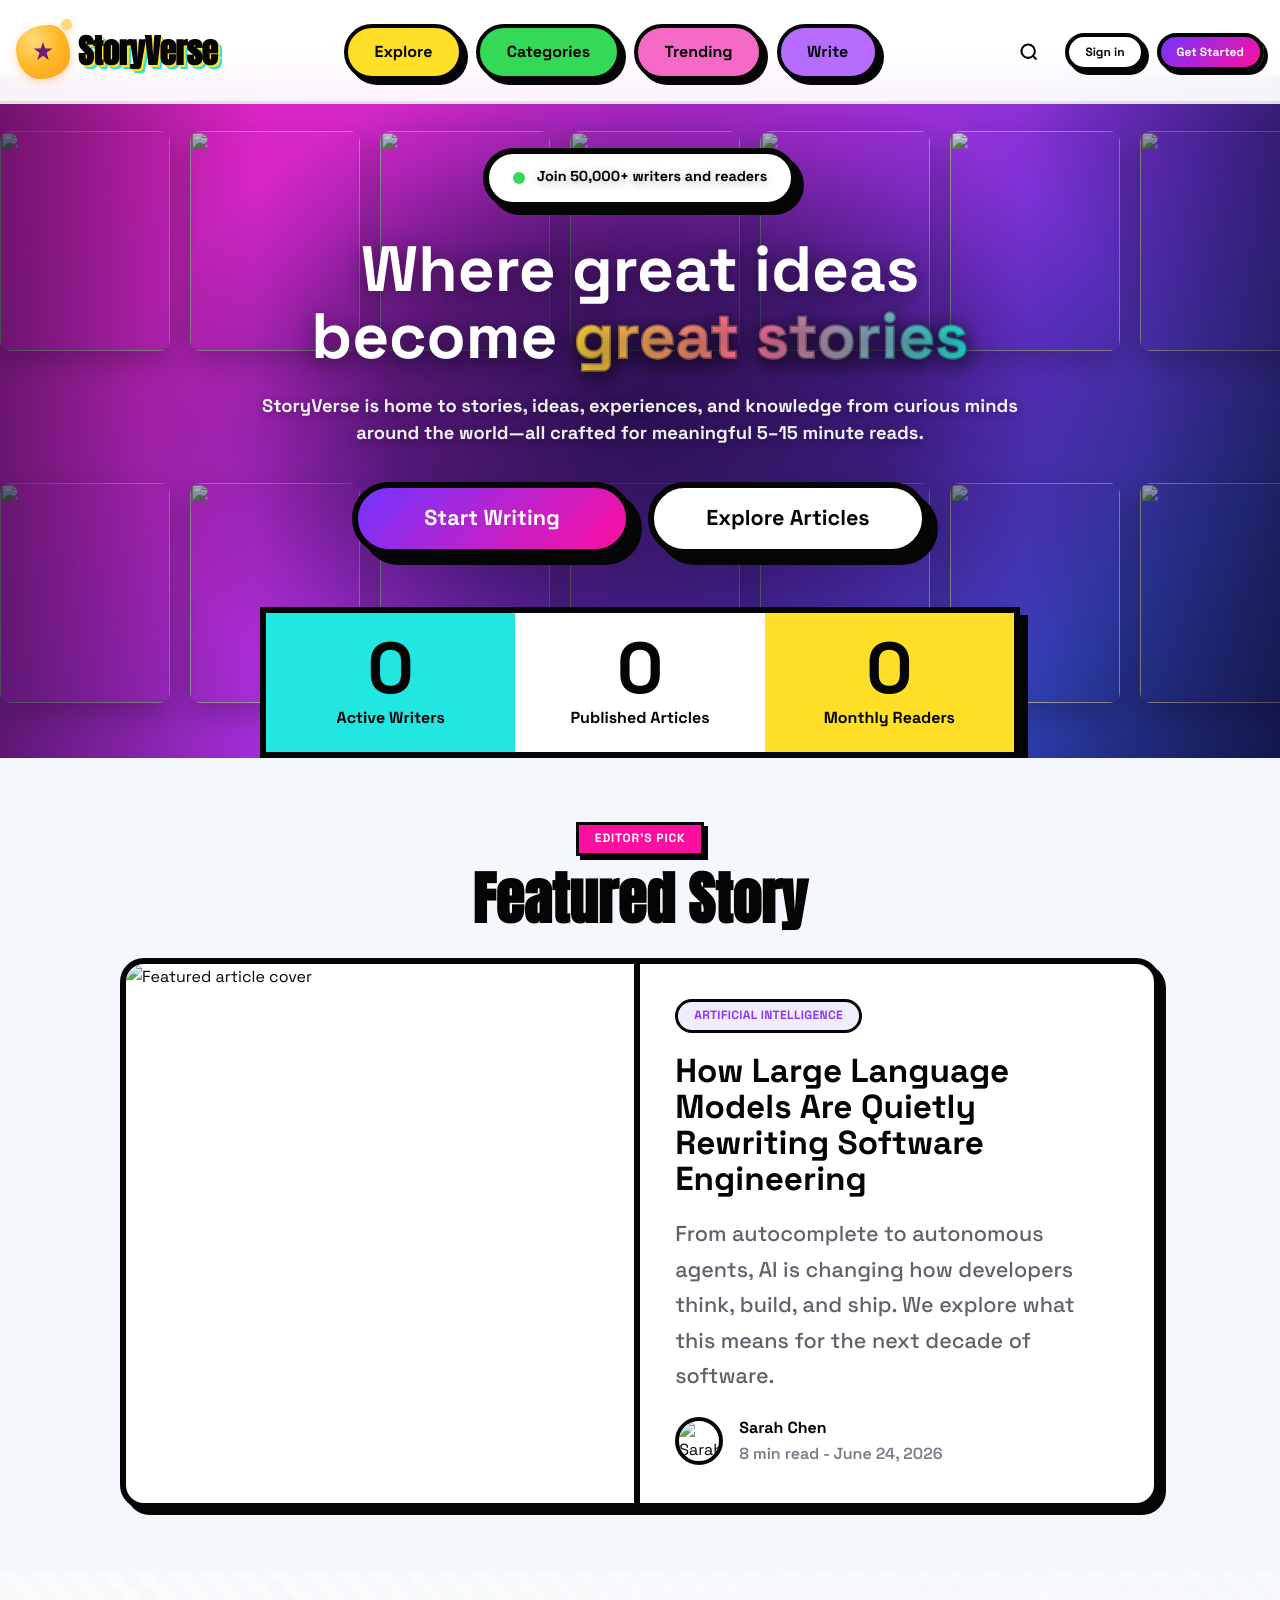
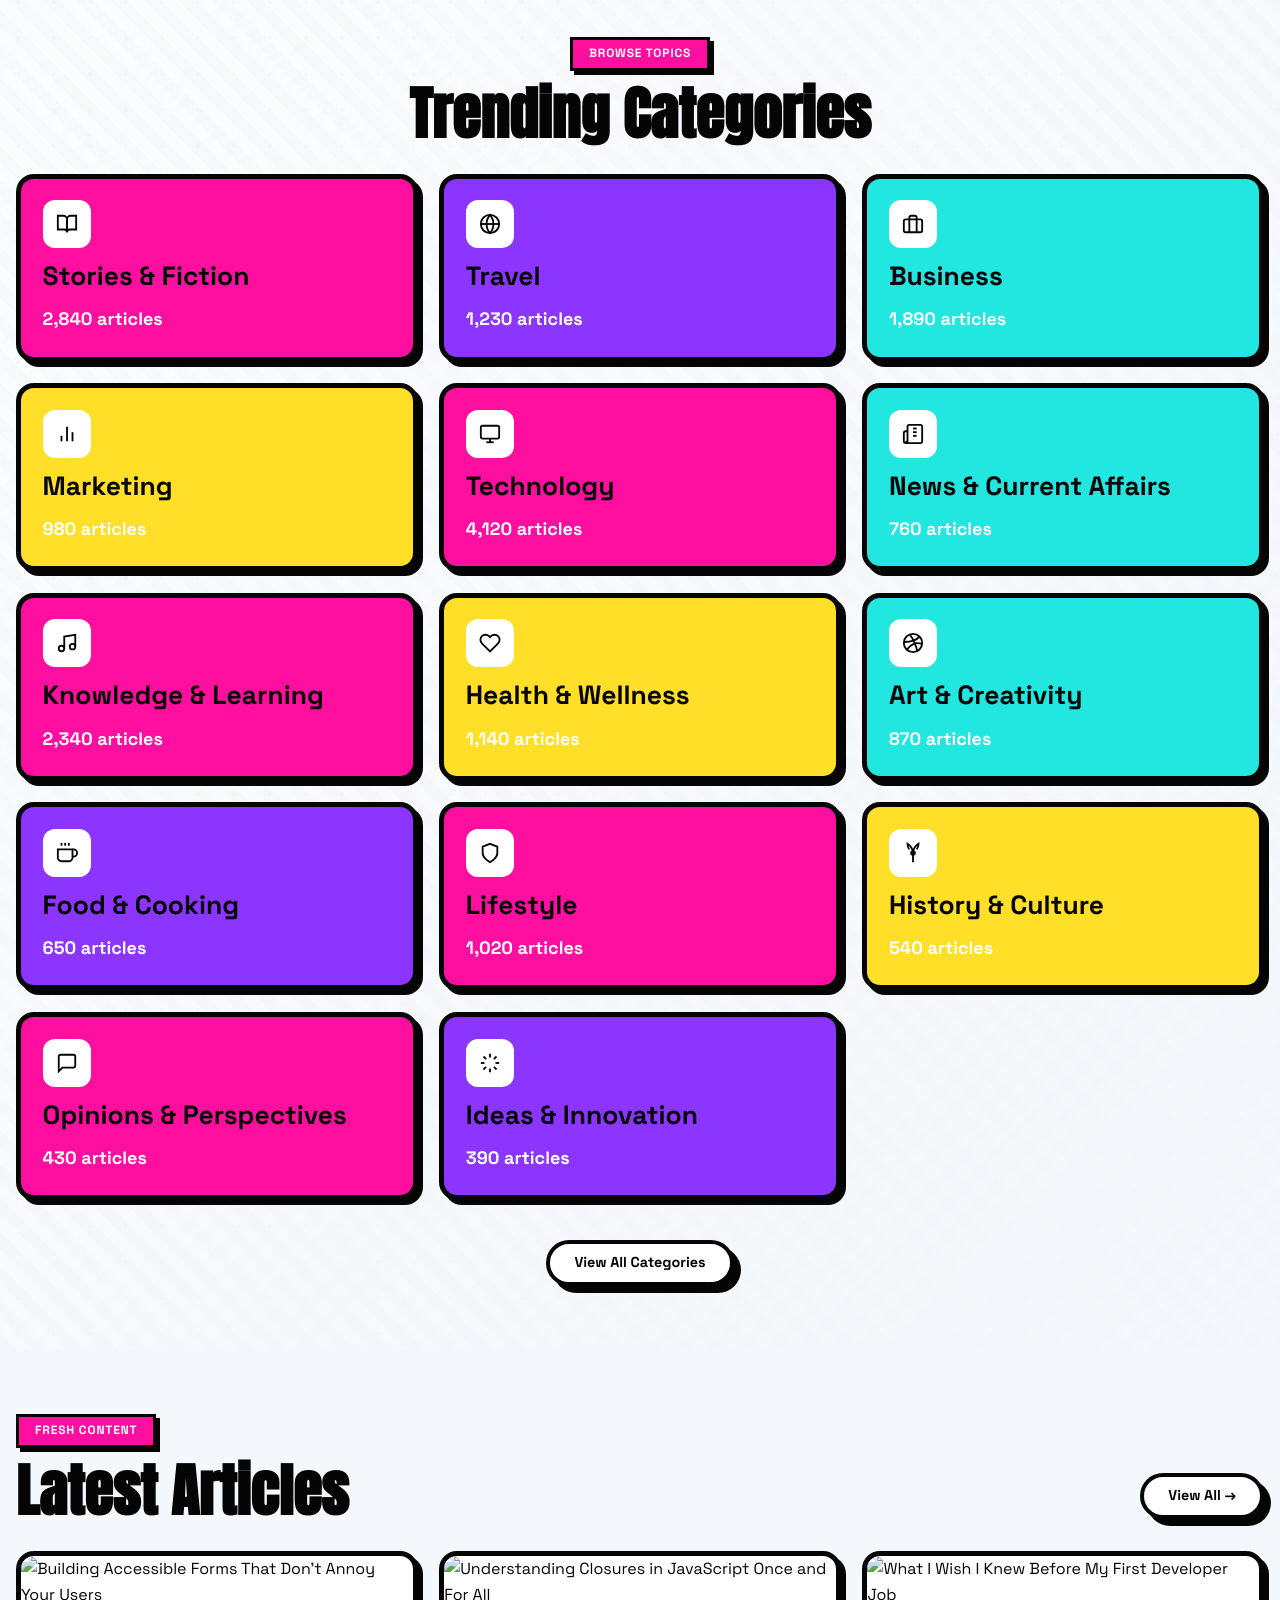
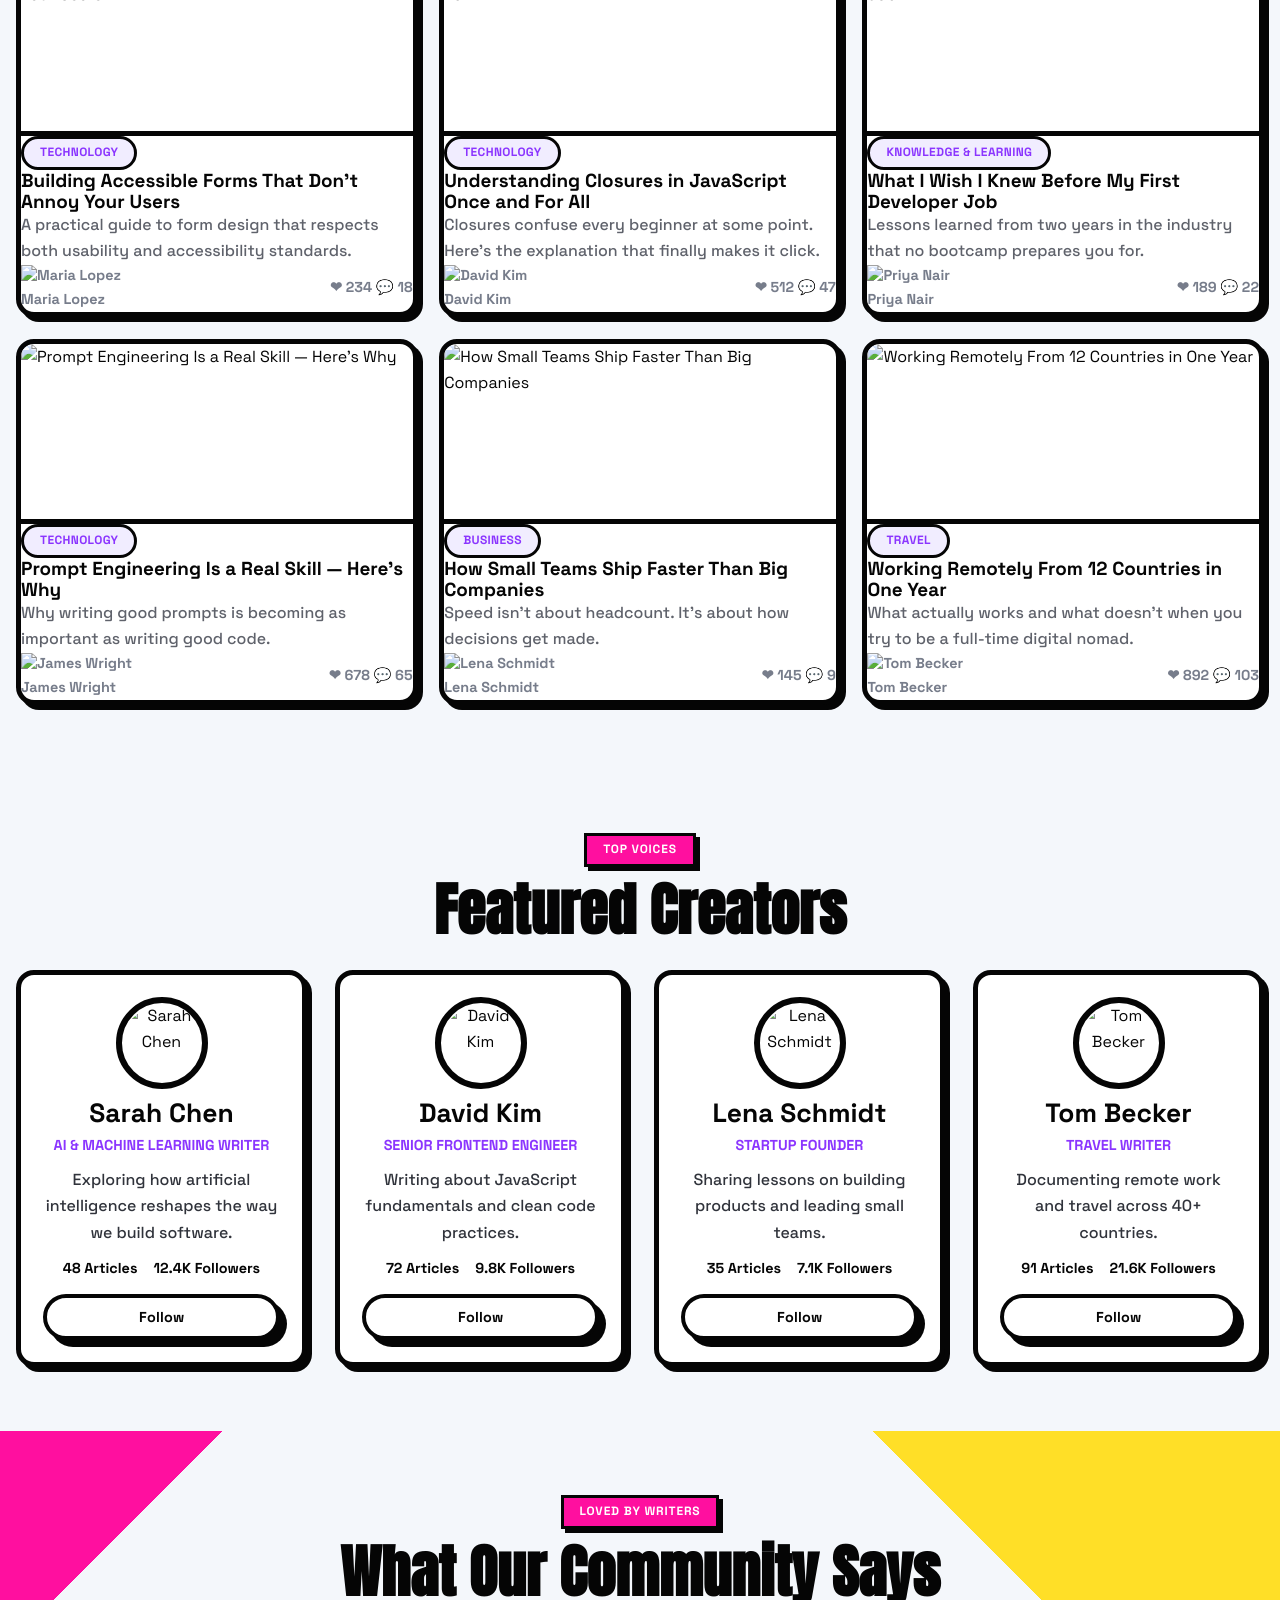
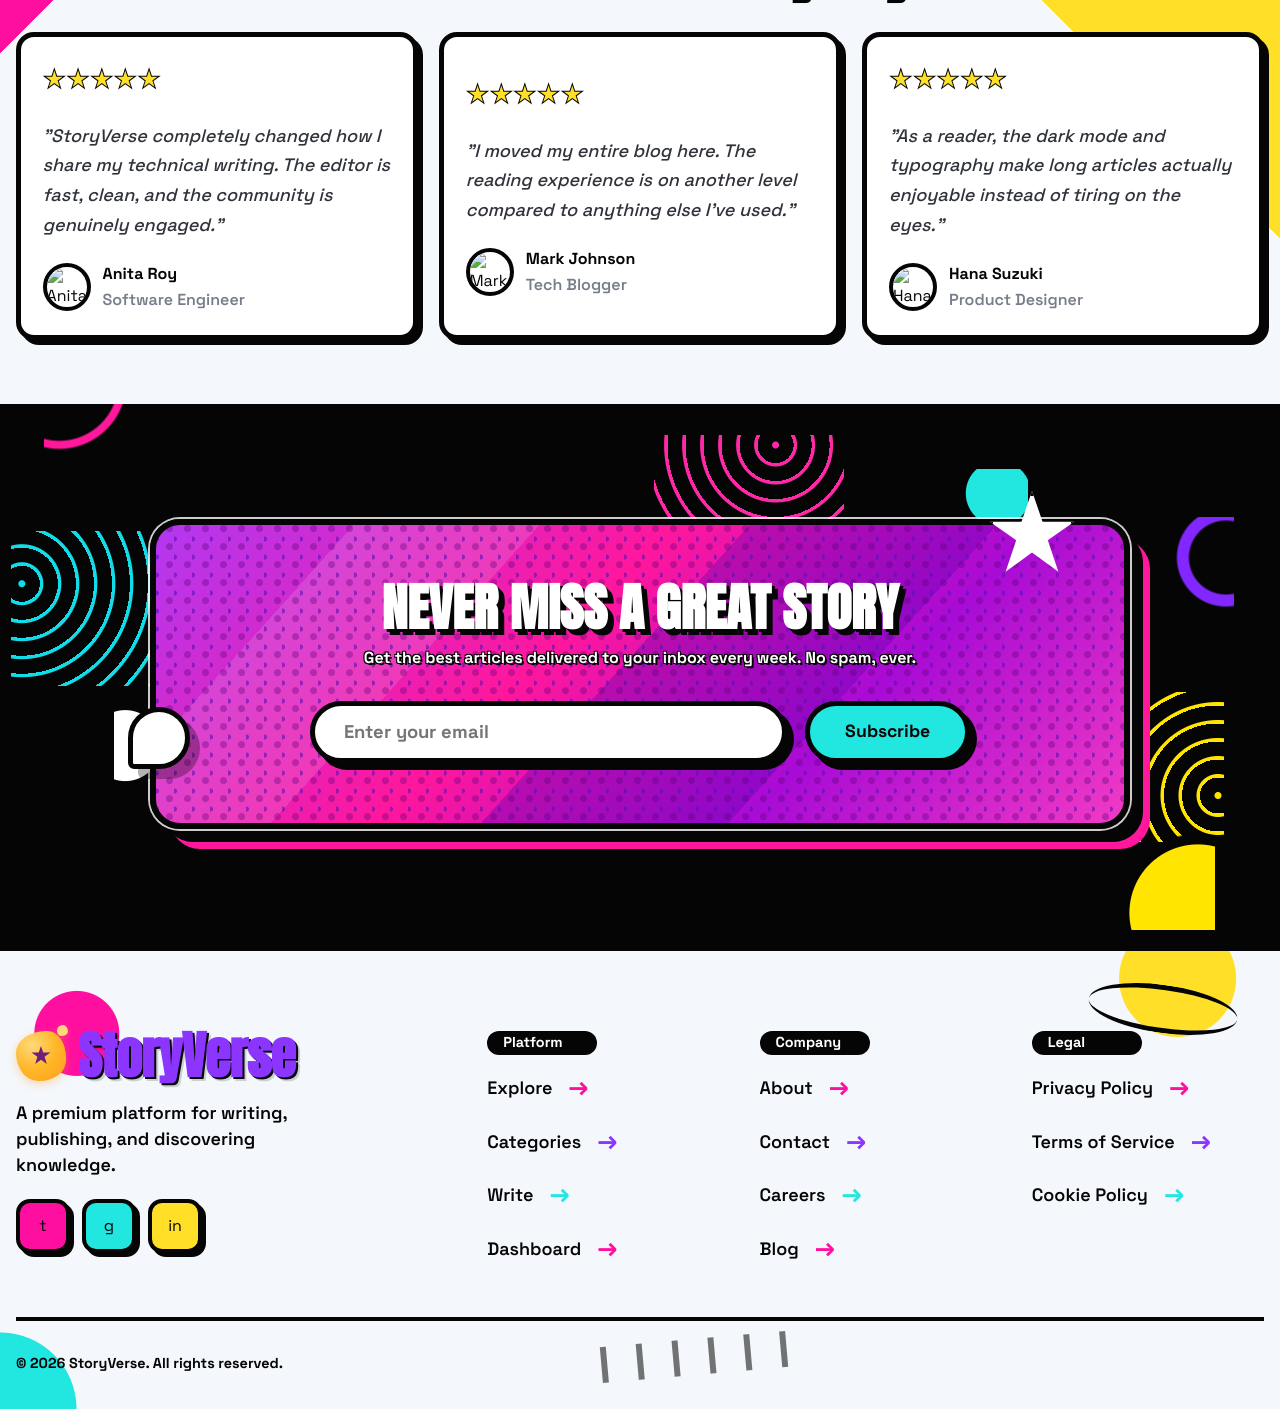
==== index.html @ 08b7dc6d "Add  bookmarks, drafts, and settings pages" ====
<!DOCTYPE html>
<html lang="en" data-theme="light">
<head>
  <meta charset="UTF-8" />
  <meta name="viewport" content="width=device-width, initial-scale=1.0" />
  <meta name="description" content="StoryVerse - A premium knowledge publishing platform for stories, tutorials, and articles." />
  <title>StoryVerse - Where Stories Come Alive</title>

  <link rel="icon" type="image/svg+xml" href="assets/icons/favicon.svg" />

  <link rel="stylesheet" href="css/reset.css" />
  <link rel="stylesheet" href="css/variables.css" />
  <link rel="stylesheet" href="css/typography.css" />
  <link rel="stylesheet" href="css/components.css" />
  <link rel="stylesheet" href="css/animations.css" />
  <link rel="stylesheet" href="css/navbar.css" />
  <link rel="stylesheet" href="css/footer.css" />
  <link rel="stylesheet" href="css/home.css" />
  <link rel="stylesheet" href="css/responsive.css" />
</head>

<body>
  <header class="navbar" id="mainNavbar">
    <div class="navbar-container">
      <a href="index.html" class="navbar-logo">
        <div class="navbar-logo-icon"></div>
        <span class="navbar-logo-text">StoryVerse</span>
      </a>

      <nav class="navbar-links" id="navbarLinks">
        <a href="explore.html" class="navbar-link">Explore</a>
        <a href="categories.html" class="navbar-link">Categories</a>
        <a href="#" class="navbar-link">Trending</a>
        <a href="write.html" class="navbar-link navbar-link--write">Write</a>
      </nav>

      <div class="navbar-actions">
        <button class="navbar-icon-btn" id="searchToggleBtn" aria-label="Open search">
          <svg width="20" height="20" viewBox="0 0 24 24" fill="none" stroke="currentColor" stroke-width="2.5">
            <circle cx="11" cy="11" r="8"></circle>
            <path d="m21 21-4.35-4.35"></path>
          </svg>
        </button>

        <div class="navbar-auth" id="navbarAuthButtons">
          <a href="login.html" class="btn btn--ghost btn--sm">Sign in</a>
          <a href="register.html" class="btn btn--primary btn--sm">Get Started</a>
        </div>

        <div class="navbar-user" id="navbarUserMenu" style="display: none;">
          <button class="navbar-avatar-btn" id="userAvatarBtn" aria-label="User menu">
            <img src="" alt="User avatar" class="navbar-avatar" id="navbarUserAvatar" />
            <span class="navbar-username" id="navbarUsername"></span>
          </button>
        </div>

        <button class="navbar-hamburger" id="mobileMenuBtn" aria-label="Toggle mobile menu">
          <span class="hamburger-line"></span>
          <span class="hamburger-line"></span>
          <span class="hamburger-line"></span>
        </button>
      </div>
    </div>

    <div class="navbar-mobile-menu" id="mobileMenu">
      <nav class="mobile-nav-links">
        <a href="explore.html" class="mobile-nav-link">Explore</a>
        <a href="categories.html" class="mobile-nav-link">Categories</a>
        <a href="#" class="mobile-nav-link">Trending</a>
        <a href="write.html" class="mobile-nav-link">Write</a>
      </nav>
      <div class="mobile-nav-auth">
        <a href="login.html" class="btn btn--ghost btn--full">Sign in</a>
        <a href="register.html" class="btn btn--primary btn--full">Get Started</a>
      </div>
    </div>
  </header>

  <div class="search-overlay" id="searchOverlay">
    <div class="search-overlay-container">
      <div class="search-overlay-box">
        <svg width="22" height="22" viewBox="0 0 24 24" fill="none" stroke="currentColor" stroke-width="2.5">
          <circle cx="11" cy="11" r="8"></circle>
          <path d="m21 21-4.35-4.35"></path>
        </svg>
        <input
          type="text"
          class="search-overlay-input"
          id="searchOverlayInput"
          placeholder="Search articles, topics, authors..."
          autocomplete="off"
        />
        <button class="search-overlay-close" id="searchCloseBtn" aria-label="Close search">
          <svg width="22" height="22" viewBox="0 0 24 24" fill="none" stroke="currentColor" stroke-width="2.5">
            <path d="M18 6 6 18M6 6l12 12"></path>
          </svg>
        </button>
      </div>
      <p class="search-overlay-hint">Press <kbd>ESC</kbd> to close</p>
    </div>
  </div>

  <main class="main-content" id="mainContent">
    <section class="hero-section">
      <div class="hero-blob hero-blob--1"></div>
      <div class="hero-blob hero-blob--2"></div>
      <div class="hero-blob hero-blob--3"></div>
      
     <!-- NEW: scrolling covers marquee background - 2 rows -->
<div class="hero-marquee" aria-hidden="true">
  <div class="hero-marquee-row hero-marquee-row--1">
    <div class="hero-marquee-track hero-marquee-track--left">
      <img class="hero-marquee-img" src="https://images.unsplash.com/photo-1544716278-ca5e3f4abd8c?w=400&q=70" alt="" />
      <img class="hero-marquee-img" src="https://images.unsplash.com/photo-1481487196290-c152efe083f5?w=400&q=70" alt="" />
      <img class="hero-marquee-img" src="https://images.unsplash.com/photo-1512820790803-83ca734da794?w=400&q=70" alt="" />
      <img class="hero-marquee-img" src="https://images.unsplash.com/photo-1495446815901-a7297e633e8d?w=400&q=70" alt="" />
      <img class="hero-marquee-img" src="https://images.unsplash.com/photo-1524995997946-a1c2e315a42f?w=400&q=70" alt="" />
      <img class="hero-marquee-img" src="https://images.unsplash.com/photo-1543002588-bfa74002ed7e?w=400&q=70" alt="" />
      <!-- duplicate set for seamless loop -->
      <img class="hero-marquee-img" src="https://images.unsplash.com/photo-1544716278-ca5e3f4abd8c?w=400&q=70" alt="" />
      <img class="hero-marquee-img" src="https://images.unsplash.com/photo-1481487196290-c152efe083f5?w=400&q=70" alt="" />
      <img class="hero-marquee-img" src="https://images.unsplash.com/photo-1512820790803-83ca734da794?w=400&q=70" alt="" />
      <img class="hero-marquee-img" src="https://images.unsplash.com/photo-1495446815901-a7297e633e8d?w=400&q=70" alt="" />
      <img class="hero-marquee-img" src="https://images.unsplash.com/photo-1524995997946-a1c2e315a42f?w=400&q=70" alt="" />
      <img class="hero-marquee-img" src="https://images.unsplash.com/photo-1543002588-bfa74002ed7e?w=400&q=70" alt="" />
    </div>
  </div>

  <div class="hero-marquee-row hero-marquee-row--2">
    <div class="hero-marquee-track hero-marquee-track--right">
      <img class="hero-marquee-img" src="https://images.unsplash.com/photo-1519681393784-d120267933ba?w=400&q=70" alt="" />
      <img class="hero-marquee-img" src="https://images.unsplash.com/photo-1531346680769-a1d79b57de5c?w=400&q=70" alt="" />
      <img class="hero-marquee-img" src="https://images.unsplash.com/photo-1512389142860-9c449e58a543?w=400&q=70" alt="" />
      <img class="hero-marquee-img" src="https://images.unsplash.com/photo-1516979187457-637abb4f9353?w=400&q=70" alt="" />
      <img class="hero-marquee-img" src="https://images.unsplash.com/photo-1507842217343-583bb7270b66?w=400&q=70" alt="" />
      <img class="hero-marquee-img" src="https://images.unsplash.com/photo-1535905557558-afc4877a26fc?w=400&q=70" alt="" />
      <!-- duplicate set for seamless loop -->
      <img class="hero-marquee-img" src="https://images.unsplash.com/photo-1519681393784-d120267933ba?w=400&q=70" alt="" />
      <img class="hero-marquee-img" src="https://images.unsplash.com/photo-1531346680769-a1d79b57de5c?w=400&q=70" alt="" />
      <img class="hero-marquee-img" src="https://images.unsplash.com/photo-1512389142860-9c449e58a543?w=400&q=70" alt="" />
      <img class="hero-marquee-img" src="https://images.unsplash.com/photo-1516979187457-637abb4f9353?w=400&q=70" alt="" />
      <img class="hero-marquee-img" src="https://images.unsplash.com/photo-1507842217343-583bb7270b66?w=400&q=70" alt="" />
      <img class="hero-marquee-img" src="https://images.unsplash.com/photo-1535905557558-afc4877a26fc?w=400&q=70" alt="" />
    </div>
  </div>
</div>


      <div class="hero-content">
        <div class="hero-badge">
          <span class="hero-badge-dot"></span>
          Join 50,000+ writers and readers
        </div>

        <h1 class="hero-headline">
          Where great ideas become <span class="text-gradient">great stories</span>
        </h1>

        <p class="hero-subtext">
          StoryVerse is home to stories, ideas, experiences, and knowledge from curious minds around the world—all crafted for meaningful 5–15 minute reads.
        </p>

        <div class="hero-actions">
          <a href="register.html" class="btn btn--primary btn--xl">Start Writing</a>
          <a href="explore.html" class="btn btn--secondary btn--xl">Explore Articles</a>
        </div>

        <div class="hero-stats">
          <div class="hero-stat-item">
            <span class="hero-stat-number" data-target="50000">0</span>
            <span class="hero-stat-label">Active Writers</span>
          </div>
          <div class="hero-stat-item">
            <span class="hero-stat-number" data-target="120000">0</span>
            <span class="hero-stat-label">Published Articles</span>
          </div>
          <div class="hero-stat-item">
            <span class="hero-stat-number" data-target="2000000">0</span>
            <span class="hero-stat-label">Monthly Readers</span>
          </div>
        </div>
      </div>
    </section>

    <section class="featured-section">
      <div class="container">
        <div class="section-header">
          <span class="section-label">Editor's Pick</span>
          <h2 class="section-title">Featured Story</h2>
        </div>

        <a href="article.html" class="featured-card">
          <div class="featured-card-image">
            <img src="https://images.unsplash.com/photo-1555066931-4365d14bab8c?w=900&q=80" alt="Featured article cover" />
          </div>

          <div class="featured-card-content">
            <span class="badge badge--primary">Artificial Intelligence</span>
            <h3 class="featured-card-title">How Large Language Models Are Quietly Rewriting Software Engineering</h3>
            <p class="featured-card-excerpt">
              From autocomplete to autonomous agents, AI is changing how developers think,
              build, and ship. We explore what this means for the next decade of software.
            </p>

            <div class="featured-card-meta">
              <img src="https://i.pravatar.cc/80?img=12" alt="Sarah Chen" class="featured-card-avatar" />
              <div>
                <span class="featured-card-author">Sarah Chen</span>
                <span class="featured-card-details">8 min read - June 24, 2026</span>
              </div>
            </div>
          </div>
        </a>
      </div>
    </section>

    <section class="categories-section">
      <div class="container">
        <div class="section-header">
          <span class="section-label">Browse Topics</span>
          <h2 class="section-title">Trending Categories</h2>
        </div>

        <div class="categories-grid">

        <a href="categories.html?topic=stories" class="category-card">
          <div class="category-card-icon category-card-icon--pink">
            <svg width="22" height="22" viewBox="0 0 24 24" fill="none" stroke="currentColor" stroke-width="2">
              <path d="M2 3h6a4 4 0 0 1 4 4v14a3 3 0 0 0-3-3H2z"/>
              <path d="M22 3h-6a4 4 0 0 0-4 4v14a3 3 0 0 1 3-3h7z"/>
            </svg>
          </div>
          <h3 class="category-card-name">Stories & Fiction</h3>
          <p class="category-card-count">2,840 articles</p>
        </a>

        <a href="categories.html?topic=travel" class="category-card">
          <div class="category-card-icon category-card-icon--cyan">
            <svg width="22" height="22" viewBox="0 0 24 24" fill="none" stroke="currentColor" stroke-width="2">
              <circle cx="12" cy="12" r="10"/>
              <line x1="2" y1="12" x2="22" y2="12"/>
              <path d="M12 2a15.3 15.3 0 0 1 0 20 15.3 15.3 0 0 1 0-20z"/>
            </svg>
          </div>
          <h3 class="category-card-name">Travel</h3>
          <p class="category-card-count">1,230 articles</p>
        </a>

        <a href="categories.html?topic=business" class="category-card">
          <div class="category-card-icon category-card-icon--yellow">
            <svg width="22" height="22" viewBox="0 0 24 24" fill="none" stroke="currentColor" stroke-width="2">
              <rect x="2" y="7" width="20" height="14" rx="2"/>
              <path d="M16 21V5a2 2 0 0 0-2-2h-4a2 2 0 0 0-2 2v16"/>
            </svg>
          </div>
          <h3 class="category-card-name">Business</h3>
          <p class="category-card-count">1,890 articles</p>
        </a>

        <a href="categories.html?topic=marketing" class="category-card">
          <div class="category-card-icon category-card-icon--orange">
            <svg width="22" height="22" viewBox="0 0 24 24" fill="none" stroke="currentColor" stroke-width="2">
              <line x1="18" y1="20" x2="18" y2="10"/>
              <line x1="12" y1="20" x2="12" y2="4"/>
              <line x1="6" y1="20" x2="6" y2="14"/>
            </svg>
          </div>
          <h3 class="category-card-name">Marketing</h3>
          <p class="category-card-count">980 articles</p>
        </a>

        <a href="categories.html?topic=technology" class="category-card">
          <div class="category-card-icon category-card-icon--indigo">
            <svg width="22" height="22" viewBox="0 0 24 24" fill="none" stroke="currentColor" stroke-width="2">
              <rect x="2" y="3" width="20" height="14" rx="2"/>
              <line x1="8" y1="21" x2="16" y2="21"/>
              <line x1="12" y1="17" x2="12" y2="21"/>
            </svg>
          </div>
          <h3 class="category-card-name">Technology</h3>
          <p class="category-card-count">4,120 articles</p>
        </a>

        <a href="categories.html?topic=news" class="category-card">
          <div class="category-card-icon category-card-icon--red">
            <svg width="22" height="22" viewBox="0 0 24 24" fill="none" stroke="currentColor" stroke-width="2">
              <path d="M4 22h16a2 2 0 0 0 2-2V4a2 2 0 0 0-2-2H8a2 2 0 0 0-2 2v16a2 2 0 0 0-2 2zm0 0a2 2 0 0 1-2-2v-9c0-1.1.9-2 2-2h2"/>
              <line x1="12" y1="6" x2="16" y2="6"/>
              <line x1="12" y1="10" x2="16" y2="10"/>
              <line x1="12" y1="14" x2="16" y2="14"/>
            </svg>
          </div>
          <h3 class="category-card-name">News & Current Affairs</h3>
          <p class="category-card-count">760 articles</p>
        </a>

        <a href="categories.html?topic=knowledge" class="category-card">
          <div class="category-card-icon category-card-icon--purple">
            <svg width="22" height="22" viewBox="0 0 24 24" fill="none" stroke="currentColor" stroke-width="2">
              <path d="M9 18V5l12-2v13"/>
              <circle cx="6" cy="18" r="3"/>
              <circle cx="18" cy="16" r="3"/>
            </svg>
          </div>
          <h3 class="category-card-name">Knowledge & Learning</h3>
          <p class="category-card-count">2,340 articles</p>
        </a>

        <a href="categories.html?topic=health" class="category-card">
          <div class="category-card-icon category-card-icon--green">
            <svg width="22" height="22" viewBox="0 0 24 24" fill="none" stroke="currentColor" stroke-width="2">
              <path d="M20.84 4.61a5.5 5.5 0 0 0-7.78 0L12 5.67l-1.06-1.06a5.5 5.5 0 0 0-7.78 7.78l1.06 1.06L12 21.23l7.78-7.78 1.06-1.06a5.5 5.5 0 0 0 0-7.78z"/>
            </svg>
          </div>
          <h3 class="category-card-name">Health & Wellness</h3>
          <p class="category-card-count">1,140 articles</p>
        </a>

        <a href="categories.html?topic=art" class="category-card">
          <div class="category-card-icon category-card-icon--pink">
            <svg width="22" height="22" viewBox="0 0 24 24" fill="none" stroke="currentColor" stroke-width="2">
              <circle cx="12" cy="12" r="10"/>
              <path d="M8.56 2.75c4.37 6.03 6.02 9.42 8.03 17.72m2.54-15.38c-3.72 4.35-8.94 5.66-16.88 5.85m19.5 1.9c-3.5-.93-6.63-.82-8.94 0-2.58.92-5.01 2.86-7.44 6.32"/>
            </svg>
          </div>
          <h3 class="category-card-name">Art & Creativity</h3>
          <p class="category-card-count">870 articles</p>
        </a>

        <a href="categories.html?topic=food" class="category-card">
          <div class="category-card-icon category-card-icon--orange">
            <svg width="22" height="22" viewBox="0 0 24 24" fill="none" stroke="currentColor" stroke-width="2">
              <path d="M18 8h1a4 4 0 0 1 0 8h-1"/>
              <path d="M2 8h16v9a4 4 0 0 1-4 4H6a4 4 0 0 1-4-4V8z"/>
              <line x1="6" y1="1" x2="6" y2="4"/>
              <line x1="10" y1="1" x2="10" y2="4"/>
              <line x1="14" y1="1" x2="14" y2="4"/>
            </svg>
          </div>
          <h3 class="category-card-name">Food & Cooking</h3>
          <p class="category-card-count">650 articles</p>
        </a>

        <a href="categories.html?topic=lifestyle" class="category-card">
          <div class="category-card-icon category-card-icon--cyan">
            <svg width="22" height="22" viewBox="0 0 24 24" fill="none" stroke="currentColor" stroke-width="2">
              <path d="M12 22s8-4 8-10V5l-8-3-8 3v7c0 6 8 10 8 10z"/>
            </svg>
          </div>
          <h3 class="category-card-name">Lifestyle</h3>
          <p class="category-card-count">1,020 articles</p>
        </a>

        <a href="categories.html?topic=history" class="category-card">
          <div class="category-card-icon category-card-icon--indigo">
            <svg width="22" height="22" viewBox="0 0 24 24" fill="none" stroke="currentColor" stroke-width="2">
              <path d="M12 22V12m0 0C12 6 6 2 6 2s0 4 2 6m4 4c0-6 6-10 6-10s0 4-2 6"/>
              <circle cx="12" cy="12" r="2"/>
            </svg>
          </div>
          <h3 class="category-card-name">History & Culture</h3>
          <p class="category-card-count">540 articles</p>
        </a>

        <a href="categories.html?topic=opinions" class="category-card">
          <div class="category-card-icon category-card-icon--purple">
            <svg width="22" height="22" viewBox="0 0 24 24" fill="none" stroke="currentColor" stroke-width="2">
              <path d="M21 15a2 2 0 0 1-2 2H7l-4 4V5a2 2 0 0 1 2-2h14a2 2 0 0 1 2 2z"/>
            </svg>
          </div>
          <h3 class="category-card-name">Opinions & Perspectives</h3>
          <p class="category-card-count">430 articles</p>
        </a>

        <a href="categories.html?topic=ideas" class="category-card">
          <div class="category-card-icon category-card-icon--yellow">
            <svg width="22" height="22" viewBox="0 0 24 24" fill="none" stroke="currentColor" stroke-width="2">
              <line x1="12" y1="2" x2="12" y2="6"/>
              <line x1="12" y1="18" x2="12" y2="22"/>
              <line x1="4.93" y1="4.93" x2="7.76" y2="7.76"/>
              <line x1="16.24" y1="16.24" x2="19.07" y2="19.07"/>
              <line x1="2" y1="12" x2="6" y2="12"/>
              <line x1="18" y1="12" x2="22" y2="12"/>
              <line x1="4.93" y1="19.07" x2="7.76" y2="16.24"/>
              <line x1="16.24" y1="7.76" x2="19.07" y2="4.93"/>
            </svg>
          </div>
          <h3 class="category-card-name">Ideas & Innovation</h3>
          <p class="category-card-count">390 articles</p>
        </a>

      </div>

        <div class="categories-view-all">
          <a href="categories.html" class="btn btn--outline">View All Categories</a>
        </div>
      </div>
    </section>

    <section class="latest-section">
      <div class="container">
        <div class="section-header section-header--row">
          <div>
            <span class="section-label">Fresh Content</span>
            <h2 class="section-title">Latest Articles</h2>
          </div>
          <a href="explore.html" class="btn btn--ghost">View All →</a>
        </div>

        <div class="articles-grid" id="latestArticlesGrid"></div>
      </div>
    </section>

    <section class="creators-section">
      <div class="container">
        <div class="section-header">
          <span class="section-label">Top Voices</span>
          <h2 class="section-title">Featured Creators</h2>
        </div>

        <div class="creators-grid">
          <div class="creator-card">
            <img src="https://i.pravatar.cc/160?img=12" alt="Sarah Chen" class="creator-card-avatar" />
            <h3 class="creator-card-name">Sarah Chen</h3>
            <p class="creator-card-role">AI & Machine Learning Writer</p>
            <p class="creator-card-bio">Exploring how artificial intelligence reshapes the way we build software.</p>
            <div class="creator-card-stats">
              <span><strong>48</strong> Articles</span>
              <span><strong>12.4K</strong> Followers</span>
            </div>
            <button class="btn btn--secondary btn--full creator-follow-btn">Follow</button>
          </div>

          <div class="creator-card">
            <img src="https://i.pravatar.cc/160?img=8" alt="David Kim" class="creator-card-avatar" />
            <h3 class="creator-card-name">David Kim</h3>
            <p class="creator-card-role">Senior Frontend Engineer</p>
            <p class="creator-card-bio">Writing about JavaScript fundamentals and clean code practices.</p>
            <div class="creator-card-stats">
              <span><strong>72</strong> Articles</span>
              <span><strong>9.8K</strong> Followers</span>
            </div>
            <button class="btn btn--secondary btn--full creator-follow-btn">Follow</button>
          </div>

          <div class="creator-card">
            <img src="https://i.pravatar.cc/160?img=20" alt="Lena Schmidt" class="creator-card-avatar" />
            <h3 class="creator-card-name">Lena Schmidt</h3>
            <p class="creator-card-role">Startup Founder</p>
            <p class="creator-card-bio">Sharing lessons on building products and leading small teams.</p>
            <div class="creator-card-stats">
              <span><strong>35</strong> Articles</span>
              <span><strong>7.1K</strong> Followers</span>
            </div>
            <button class="btn btn--secondary btn--full creator-follow-btn">Follow</button>
          </div>

          <div class="creator-card">
            <img src="https://i.pravatar.cc/160?img=33" alt="Tom Becker" class="creator-card-avatar" />
            <h3 class="creator-card-name">Tom Becker</h3>
            <p class="creator-card-role">Travel Writer</p>
            <p class="creator-card-bio">Documenting remote work and travel across 40+ countries.</p>
            <div class="creator-card-stats">
              <span><strong>91</strong> Articles</span>
              <span><strong>21.6K</strong> Followers</span>
            </div>
            <button class="btn btn--secondary btn--full creator-follow-btn">Follow</button>
          </div>
        </div>
      </div>
    </section>

    <section class="testimonials-section">
      <div class="container">
        <div class="section-header">
          <span class="section-label">Loved By Writers</span>
          <h2 class="section-title">What Our Community Says</h2>
        </div>

        <div class="testimonials-grid">
          <div class="testimonial-card">
            <div class="testimonial-stars">★★★★★</div>
            <p class="testimonial-quote">
              "StoryVerse completely changed how I share my technical writing.
              The editor is fast, clean, and the community is genuinely engaged."
            </p>
            <div class="testimonial-author">
              <img src="https://i.pravatar.cc/80?img=25" alt="Anita Roy" />
              <div>
                <span class="testimonial-author-name">Anita Roy</span>
                <span class="testimonial-author-role">Software Engineer</span>
              </div>
            </div>
          </div>

          <div class="testimonial-card">
            <div class="testimonial-stars">★★★★★</div>
            <p class="testimonial-quote">
              "I moved my entire blog here. The reading experience is on another level
              compared to anything else I've used."
            </p>
            <div class="testimonial-author">
              <img src="https://i.pravatar.cc/80?img=31" alt="Mark Johnson" />
              <div>
                <span class="testimonial-author-name">Mark Johnson</span>
                <span class="testimonial-author-role">Tech Blogger</span>
              </div>
            </div>
          </div>

          <div class="testimonial-card">
            <div class="testimonial-stars">★★★★★</div>
            <p class="testimonial-quote">
              "As a reader, the dark mode and typography make long articles actually
              enjoyable instead of tiring on the eyes."
            </p>
            <div class="testimonial-author">
              <img src="https://i.pravatar.cc/80?img=44" alt="Hana Suzuki" />
              <div>
                <span class="testimonial-author-name">Hana Suzuki</span>
                <span class="testimonial-author-role">Product Designer</span>
              </div>
            </div>
          </div>
        </div>
      </div>
    </section>

    <section class="newsletter-section">
      <div class="container--md">
        <div class="newsletter-card">
          <h2 class="newsletter-title">Never miss a great story</h2>
          <p class="newsletter-subtext">
            Get the best articles delivered to your inbox every week. No spam, ever.
          </p>

          <form class="newsletter-form" id="newsletterForm">
            <input
              type="email"
              class="newsletter-input"
              id="newsletterEmailInput"
              placeholder="Enter your email"
              required
            />
            <button type="submit" class="btn btn--primary newsletter-submit-btn">Subscribe</button>
          </form>

          <p class="newsletter-success" id="newsletterSuccessMessage">
            Thanks for subscribing! Check your inbox soon.
          </p>
        </div>
      </div>
    </section>
  </main>

  <footer class="footer" id="mainFooter">
    <div class="container">
      <div class="footer-top">
        <div class="footer-brand">
          <div class="footer-logo">
            <div class="navbar-logo-icon"></div>
            <span class="navbar-logo-text">StoryVerse</span>
          </div>
          <p class="footer-tagline">
            A premium platform for writing, publishing, and discovering knowledge.
          </p>

          <div class="footer-social">
            <a href="#" class="footer-social-icon" aria-label="Twitter">t</a>
            <a href="#" class="footer-social-icon" aria-label="GitHub">g</a>
            <a href="#" class="footer-social-icon" aria-label="LinkedIn">in</a>
          </div>
        </div>

        <div class="footer-links-column">
          <h4 class="footer-links-title">Platform</h4>
          <a href="explore.html" class="footer-link">Explore</a>
          <a href="categories.html" class="footer-link">Categories</a>
          <a href="write.html" class="footer-link">Write</a>
          <a href="dashboard.html" class="footer-link">Dashboard</a>
        </div>

        <div class="footer-links-column">
          <h4 class="footer-links-title">Company</h4>
          <a href="#" class="footer-link">About</a>
          <a href="#" class="footer-link">Contact</a>
          <a href="#" class="footer-link">Careers</a>
          <a href="#" class="footer-link">Blog</a>
        </div>

        <div class="footer-links-column">
          <h4 class="footer-links-title">Legal</h4>
          <a href="#" class="footer-link">Privacy Policy</a>
          <a href="#" class="footer-link">Terms of Service</a>
          <a href="#" class="footer-link">Cookie Policy</a>
        </div>
      </div>

      <div class="footer-bottom">
        <p class="footer-copyright">© 2026 StoryVerse. All rights reserved.</p>
        
      </div>
    </div>
  </footer>

  <script src="js/app.js"></script>
  <script src="js/storage.js"></script>
  <script src="js/utils.js"></script>
  <script src="js/theme.js"></script>
  <script src="js/navbar.js"></script>
  <script src="js/home.js"></script>
</body>
</html>
---- css/variables.css ----
/* ============================================
   STORYVERSE - DESIGN SYSTEM VARIABLES
   Cartoon Brutalist / Neon Editorial
   ============================================ */

@import url("https://fonts.googleapis.com/css2?family=Anton&family=Space+Grotesk:wght@400;500;600;700&family=JetBrains+Mono:wght@400;600;700&display=swap");

:root {
  --color-primary: #8b35ff;
  --color-primary-hover: #7224e8;
  --color-primary-light: rgba(139, 53, 255, 0.14);

  --color-accent-pink: #ff0f9f;
  --color-accent-cyan: #22e6e0;
  --color-accent-yellow: #ffdf27;
  --color-accent-blue: #4361ee;
  --color-accent-lime: #34d958;

  --color-black: #050505;
  --color-white: #ffffff;
  --color-paper: #f7f8fb;

  --color-gray-50: #f8f8f8;
  --color-gray-100: #eeeeee;
  --color-gray-200: #dddddd;
  --color-gray-300: #c9c9c9;
  --color-gray-400: #9b9b9b;
  --color-gray-600: #5f626b;
  --color-gray-800: #171717;

  --color-success: #19c955;
  --color-warning: #ffdf27;
  --color-danger: #ff3b5f;

  --color-bg-primary: #f4f7fb;
  --color-bg-secondary: #ffffff;
  --color-bg-tertiary: #f1f3f8;
  --color-bg-hover: #eceff5;

  --color-text-primary: #050505;
  --color-text-secondary: #30333b;
  --color-text-muted: #777d8b;
  --color-text-inverse: #ffffff;

  --color-border: #050505;
  --color-border-light: #d8dde8;
  --color-border-focus: #ff0f9f;

  --font-display: "Anton", Impact, sans-serif;
  --font-primary: "Space Grotesk", Arial, sans-serif;
  --font-mono: "JetBrains Mono", monospace;

  --font-size-xs: 0.75rem;
  --font-size-sm: 0.9rem;
  --font-size-base: 1rem;
  --font-size-md: 1.125rem;
  --font-size-lg: 1.35rem;
  --font-size-xl: 1.65rem;
  --font-size-2xl: 2.2rem;
  --font-size-3xl: 3rem;
  --font-size-4xl: 4.4rem;
  --font-size-5xl: 6rem;
  --font-size-6xl: 7.5rem;

  --font-weight-normal: 400;
  --font-weight-medium: 500;
  --font-weight-semibold: 600;
  --font-weight-bold: 700;
  --font-weight-black: 900;

  --line-height-tight: 0.95;
  --line-height-snug: 1.12;
  --line-height-normal: 1.45;
  --line-height-relaxed: 1.65;
  --line-height-loose: 1.85;

  --letter-spacing-tight: 0;
  --letter-spacing-normal: 0;
  --letter-spacing-wide: 0.03em;
  --letter-spacing-wider: 0.07em;

  --space-1: 0.25rem;
  --space-2: 0.5rem;
  --space-3: 0.75rem;
  --space-4: 1rem;
  --space-5: 1.25rem;
  --space-6: 1.5rem;
  --space-8: 2rem;
  --space-10: 2.5rem;
  --space-12: 3rem;
  --space-16: 4rem;
  --space-20: 5rem;
  --space-24: 6rem;
  --space-32: 8rem;

  --border-width: 4px;
  --border-width-lg: 7px;
  --border-style: solid;
  --border: 4px solid var(--color-black);
  --border-heavy: 7px solid var(--color-black);
  --border-light: 1px solid var(--color-border-light);

  --radius-sm: 8px;
  --radius-md: 14px;
  --radius-lg: 22px;
  --radius-xl: 32px;
  --radius-2xl: 44px;
  --radius-full: 9999px;

  --shadow-sm: 4px 4px 0 var(--color-black);
  --shadow-md: 7px 7px 0 var(--color-black);
  --shadow-lg: 10px 10px 0 var(--color-black);
  --shadow-xl: 14px 14px 0 var(--color-black);

  --shadow-primary: 7px 7px 0 var(--color-primary);
  --shadow-pink: 7px 7px 0 var(--color-accent-pink);
  --shadow-cyan: 7px 7px 0 var(--color-accent-cyan);
  --shadow-yellow: 7px 7px 0 var(--color-accent-yellow);

  --shadow-card: 8px 8px 0 var(--color-black);
  --shadow-card-hover: 11px 11px 0 var(--color-black);

  --transition-fast: all 0.14s ease;
  --transition-base: all 0.24s ease;
  --transition-bounce: all 0.32s cubic-bezier(0.34, 1.56, 0.64, 1);

  --max-width-sm: 640px;
  --max-width-md: 860px;
  --max-width-lg: 1100px;
  --max-width-xl: 1280px;
  --max-width-article: 760px;
  --navbar-height: 76px;

  --z-below: -1;
  --z-base: 0;
  --z-raised: 10;
  --z-dropdown: 100;
  --z-sticky: 200;
  --z-overlay: 300;
  --z-modal: 400;
  --z-toast: 500;

  --gradient-primary: linear-gradient(135deg, #7235ff 0%, #ff0f9f 100%);
  --gradient-accent: linear-gradient(135deg, #22e6e0 0%, #7c3cff 100%);
  --gradient-yellow: linear-gradient(135deg, #ffdf27 0%, #ff0f9f 100%);
  --gradient-hero: linear-gradient(150deg, #ffdf27 0 18%, #ff0f9f 18% 55%, #22e6e0 55% 100%);
  --gradient-auth-pink: linear-gradient(135deg, #ff0f9f 0%, #c000f5 54%, #7c3cff 100%);
  --gradient-auth-purple: linear-gradient(135deg, #7c3cff 0%, #6734f4 62%, #4824d9 100%);
  --texture-dots: radial-gradient(circle, rgba(5, 5, 5, 0.09) 1px, transparent 1px);
}

[data-theme="dark"] {
  --color-bg-primary: #111111;
  --color-bg-secondary: #191919;
  --color-bg-tertiary: #222222;
  --color-bg-hover: #2b2b2b;

  --color-text-primary: #ffffff;
  --color-text-secondary: #e7e7e7;
  --color-text-muted: #a8adbb;
  --color-text-inverse: #050505;

  --color-border: #ffffff;
  --color-border-light: #343434;

  --border: 4px solid var(--color-white);
  --border-heavy: 7px solid var(--color-white);

  --shadow-sm: 4px 4px 0 var(--color-white);
  --shadow-md: 7px 7px 0 var(--color-white);
  --shadow-lg: 10px 10px 0 var(--color-white);
  --shadow-xl: 14px 14px 0 var(--color-white);

  --shadow-card: 8px 8px 0 var(--color-white);
  --shadow-card-hover: 11px 11px 0 var(--color-white);

  --color-primary-light: rgba(139, 53, 255, 0.24);
}
---- css/typography.css ----
/* ============================================
   STORYVERSE - TYPOGRAPHY
   Loud display type + clean readable body text
   ============================================ */

body {
  font-family: var(--font-primary);
  font-size: var(--font-size-base);
  font-weight: var(--font-weight-normal);
  line-height: var(--line-height-relaxed);
  color: var(--color-text-primary);
  background:
    radial-gradient(circle at 18px 18px, rgba(5, 5, 5, 0.035) 2px, transparent 2px),
    var(--color-bg-primary);
  background-size: 36px 36px, auto;
  transition: background-color 0.3s ease, color 0.3s ease;
}

h1,
h2,
h3 {
  font-family: var(--font-display);
  font-weight: var(--font-weight-black);
  line-height: var(--line-height-tight);
  letter-spacing: 0;
  color: var(--color-text-primary);
  text-transform: uppercase;
}

h1 {
  font-size: var(--font-size-5xl);
}

h2 {
  font-size: var(--font-size-4xl);
}

h3 {
  font-size: var(--font-size-2xl);
}

h4 {
  font-family: var(--font-primary);
  font-size: var(--font-size-xl);
  font-weight: var(--font-weight-bold);
  line-height: var(--line-height-snug);
  color: var(--color-text-primary);
}

h5 {
  font-size: var(--font-size-lg);
  font-weight: var(--font-weight-bold);
  color: var(--color-text-primary);
}

h6 {
  font-size: var(--font-size-sm);
  font-weight: var(--font-weight-bold);
  letter-spacing: var(--letter-spacing-wider);
  text-transform: uppercase;
  color: var(--color-text-primary);
}

p {
  color: var(--color-text-secondary);
  line-height: var(--line-height-relaxed);
  max-width: 65ch;
}

a {
  color: inherit;
  transition: var(--transition-fast);
}

a:hover {
  color: var(--color-accent-pink);
}

strong,
b {
  font-weight: var(--font-weight-bold);
}

code {
  font-family: var(--font-mono);
  font-size: 0.9em;
  font-weight: 600;
  background-color: var(--color-accent-yellow);
  color: var(--color-black);
  padding: 0.12em 0.4em;
  border: 2px solid var(--color-black);
  border-radius: var(--radius-sm);
}

pre {
  font-family: var(--font-mono);
  font-size: var(--font-size-sm);
  background-color: var(--color-black);
  color: var(--color-white);
  padding: var(--space-6);
  border-radius: var(--radius-lg);
  border: var(--border);
  overflow-x: auto;
  line-height: var(--line-height-relaxed);
  box-shadow: var(--shadow-md);
}

blockquote {
  position: relative;
  margin: var(--space-8) 0;
  padding: var(--space-6);
  color: var(--color-text-secondary);
  background: var(--color-bg-secondary);
  border: var(--border);
  border-radius: var(--radius-xl);
  box-shadow: var(--shadow-md);
  font-size: var(--font-size-md);
  font-style: italic;
}

blockquote::before {
  content: "“";
  position: absolute;
  top: -26px;
  left: 20px;
  font-family: var(--font-display);
  font-size: 4rem;
  line-height: 1;
  color: var(--color-accent-pink);
  -webkit-text-stroke: 2px var(--color-black);
}

.text-xs {
  font-size: var(--font-size-xs);
}

.text-sm {
  font-size: var(--font-size-sm);
}

.text-base {
  font-size: var(--font-size-base);
}

.text-md {
  font-size: var(--font-size-md);
}

.text-lg {
  font-size: var(--font-size-lg);
}

.text-xl {
  font-size: var(--font-size-xl);
}

.text-2xl {
  font-size: var(--font-size-2xl);
}

.text-3xl {
  font-size: var(--font-size-3xl);
}

.text-4xl {
  font-size: var(--font-size-4xl);
}

.text-primary {
  color: var(--color-text-primary);
}

.text-secondary {
  color: var(--color-text-secondary);
}

.text-muted {
  color: var(--color-text-muted);
}

.text-accent {
  color: var(--color-accent-pink);
}

.text-gradient {
  background: linear-gradient(90deg, var(--color-primary), var(--color-accent-cyan));
  -webkit-background-clip: text;
  -webkit-text-fill-color: transparent;
  background-clip: text;
  color: transparent;
}

.font-display {
  font-family: var(--font-display);
}

.font-normal {
  font-weight: var(--font-weight-normal);
}

.font-medium {
  font-weight: var(--font-weight-medium);
}

.font-semibold {
  font-weight: var(--font-weight-semibold);
}

.font-bold {
  font-weight: var(--font-weight-bold);
}

.font-black {
  font-weight: var(--font-weight-black);
}

.text-center {
  text-align: center;
}

.uppercase {
  text-transform: uppercase;
  letter-spacing: var(--letter-spacing-wider);
}

.truncate {
  overflow: hidden;
  text-overflow: ellipsis;
  white-space: nowrap;
}

.line-clamp-2,
.line-clamp-3 {
  display: -webkit-box;
  -webkit-box-orient: vertical;
  overflow: hidden;
}

.line-clamp-2 {
  -webkit-line-clamp: 2;
}

.line-clamp-3 {
  -webkit-line-clamp: 3;
}

@media (max-width: 768px) {
  h1 {
    font-size: clamp(3.5rem, 18vw, 5rem);
  }

  h2 {
    font-size: clamp(2.8rem, 13vw, 4rem);
  }

  h3 {
    font-size: clamp(1.8rem, 8vw, 2.4rem);
  }
}

@media (max-width: 480px) {
  body {
    font-size: 0.98rem;
  }

  h1 {
    font-size: clamp(3rem, 17vw, 4.2rem);
  }

  h2 {
    font-size: clamp(2.4rem, 12vw, 3.4rem);
  }
}
---- css/components.css ----
/* ============================================
   STORYVERSE - COMPONENTS
   Shared buttons, badges, containers, sections
   ============================================ */

.btn {
  display: inline-flex;
  align-items: center;
  justify-content: center;
  gap: var(--space-2);
  min-height: 44px;
  font-family: var(--font-primary);
  font-size: var(--font-size-sm);
  font-weight: var(--font-weight-black);
  line-height: 1;
  color: var(--color-black);
  background: var(--color-bg-secondary);
  border: var(--border);
  border-radius: var(--radius-full);
  padding: var(--space-3) var(--space-6);
  box-shadow: var(--shadow-md);
  cursor: pointer;
  text-decoration: none;
  text-transform: none;
  white-space: nowrap;
  transition: var(--transition-bounce);
}

.btn:hover {
  color: var(--color-black);
  transform: translate(-3px, -3px);
  box-shadow: var(--shadow-lg);
}

.btn:active {
  transform: translate(3px, 3px);
  box-shadow: none;
}

.btn--primary {
  color: var(--color-white);
  background: var(--gradient-primary);
}

.btn--primary:hover {
  color: var(--color-white);
}

.btn--pink {
  color: var(--color-white);
  background: var(--color-accent-pink);
}

.btn--pink:hover {
  color: var(--color-white);
}

.btn--cyan {
  color: var(--color-black);
  background: var(--color-accent-cyan);
}

.btn--yellow {
  color: var(--color-black);
  background: var(--color-accent-yellow);
}

.btn--ghost {
  color: var(--color-black);
  background: var(--color-bg-secondary);
}

.btn--ghost:hover {
  color: var(--color-black);
  background: var(--color-accent-yellow);
}

.btn--outline,
.btn--secondary {
  color: var(--color-black);
  background: var(--color-white);
}

.btn--outline:hover,
.btn--secondary:hover {
  color: var(--color-black);
  background: var(--color-accent-cyan);
}

.btn--sm {
  min-height: 38px;
  font-size: var(--font-size-xs);
  padding: var(--space-2) var(--space-4);
  box-shadow: var(--shadow-sm);
}

.btn--lg {
  min-height: 56px;
  font-size: var(--font-size-base);
  padding: var(--space-4) var(--space-8);
}

.btn--xl {
  min-height: 72px;
  font-size: var(--font-size-lg);
  padding: var(--space-5) var(--space-12);
  border-width: 6px;
  box-shadow: var(--shadow-lg);
}

.btn--full {
  width: 100%;
}

.btn--icon {
  width: 46px;
  height: 46px;
  padding: 0;
}

.badge {
  display: inline-flex;
  align-items: center;
  justify-content: center;
  width: fit-content;
  min-height: 32px;
  font-size: var(--font-size-xs);
  font-weight: var(--font-weight-black);
  color: var(--color-black);
  background: var(--color-white);
  border: 3px solid var(--color-black);
  border-radius: var(--radius-full);
  padding: var(--space-1) var(--space-4);
  letter-spacing: var(--letter-spacing-wide);
  text-transform: uppercase;
}

.badge--primary {
  color: var(--color-primary);
  background: #f1edff;
}

.badge--pink {
  color: var(--color-white);
  background: var(--color-accent-pink);
}

.badge--cyan {
  color: var(--color-black);
  background: var(--color-accent-cyan);
}

.badge--yellow {
  color: var(--color-black);
  background: var(--color-accent-yellow);
}

.badge--success {
  color: var(--color-black);
  background: var(--color-accent-lime);
}

.container {
  width: min(100% - 32px, var(--max-width-xl));
  margin: 0 auto;
}

.container--sm {
  width: min(100% - 32px, var(--max-width-sm));
  margin: 0 auto;
}

.container--md {
  width: min(100% - 32px, var(--max-width-md));
  margin: 0 auto;
}

.container--lg {
  width: min(100% - 32px, var(--max-width-lg));
  margin: 0 auto;
}

.main-content {
  min-height: 100vh;
  padding-top: var(--navbar-height);
}

.flex {
  display: flex;
}

.flex-center {
  display: flex;
  align-items: center;
  justify-content: center;
}

.flex-between {
  display: flex;
  align-items: center;
  justify-content: space-between;
}

.flex-col {
  display: flex;
  flex-direction: column;
}

.grid {
  display: grid;
}

.mt-auto {
  margin-top: auto;
}

.mx-auto {
  margin-left: auto;
  margin-right: auto;
}

.divider {
  height: 4px;
  background: var(--color-black);
  border: none;
  margin: var(--space-8) 0;
}

.section-header {
  position: relative;
  z-index: 1;
  text-align: center;
  margin-bottom: var(--space-12);
}

.section-header--row {
  display: flex;
  align-items: end;
  justify-content: space-between;
  gap: var(--space-6);
  text-align: left;
  margin-bottom: var(--space-8);
}

.section-label {
  display: inline-flex;
  align-items: center;
  justify-content: center;
  min-height: 34px;
  color: var(--color-white);
  background: var(--color-accent-pink);
  border: 3px solid var(--color-black);
  border-radius: 0;
  padding: var(--space-1) var(--space-4);
  margin-bottom: var(--space-4);
  font-size: var(--font-size-xs);
  font-weight: var(--font-weight-black);
  letter-spacing: var(--letter-spacing-wider);
  text-transform: uppercase;
  box-shadow: 4px 4px 0 var(--color-black);
}

.section-title {
  font-family: var(--font-display);
  font-size: clamp(3rem, 8vw, var(--font-size-5xl));
  font-weight: var(--font-weight-black);
  line-height: var(--line-height-tight);
  color: var(--color-text-primary);
  letter-spacing: 0;
  text-transform: none;
}

.navbar-icon-btn {
  width: 44px;
  height: 44px;
  border-radius: var(--radius-md);
  display: flex;
  align-items: center;
  justify-content: center;
  color: var(--color-black);
  background: transparent;
  border: 0;
  cursor: pointer;
  transition: var(--transition-fast);
}

.navbar-icon-btn:hover {
  color: var(--color-accent-pink);
  transform: translateY(-2px) rotate(-4deg);
}

.theme-icon--sun {
  display: none;
}

.theme-icon--moon {
  display: block;
}

[data-theme="dark"] .theme-icon--sun {
  display: block;
}

[data-theme="dark"] .theme-icon--moon {
  display: none;
}

.storyverse-deco {
  position: absolute;
  pointer-events: none;
  z-index: 0;
}

.storyverse-star {
  width: 48px;
  height: 48px;
  background: var(--color-accent-pink);
  clip-path: polygon(50% 0%, 61% 35%, 98% 35%, 68% 56%, 79% 92%, 50% 70%, 21% 92%, 32% 56%, 2% 35%, 39% 35%);
  filter: drop-shadow(0 0 0 var(--color-black));
}

.storyverse-dot {
  width: 40px;
  height: 40px;
  border: 8px solid var(--color-black);
  border-radius: 999px;
  background: var(--color-white);
}

.storyverse-squiggle {
  width: 120px;
  height: 24px;
  border-top: 4px solid var(--color-black);
  border-radius: 50%;
}

@media (max-width: 768px) {
  .section-header--row {
    flex-direction: column;
    align-items: flex-start;
  }

  .section-title {
    font-size: clamp(2.6rem, 13vw, 4.3rem);
  }

  .btn--xl {
    width: 100%;
    min-height: 64px;
    padding: var(--space-4) var(--space-6);
  }
}
---- css/animations.css ----
/* ============================================
   STORYVERSE — ANIMATIONS
   All keyframe animations live here.
   More will be added with each page.
   ============================================ */

/* Mobile menu slides down */
@keyframes slideDown {
  from {
    opacity: 0;
    transform: translateY(-10px);
  }
  to {
    opacity: 1;
    transform: translateY(0);
  }
}
/* Skeleton loading shimmer — light sweeps left to right */
@keyframes shimmer {
  0% {
    background-position: 200% 0;
  }
  100% {
    background-position: -200% 0;
  }
}
---- css/navbar.css ----
/* ============================================
   STORYVERSE - NAVBAR
   Clean final version
   ============================================ */

.navbar {
  position: fixed;
  inset: 0 0 auto;
  height: var(--navbar-height);
  min-height: 104px;
  z-index: var(--z-sticky);
  background: rgba(255, 255, 255, 0.94);
  border-bottom: 3px solid rgba(5, 5, 5, 0.08);
  backdrop-filter: blur(16px);
  transition: var(--transition-base);
}

.navbar--scrolled {
  border-bottom: var(--border);
  box-shadow: 0 7px 0 var(--color-black);
}

[data-theme="dark"] .navbar {
  background: rgba(17, 17, 17, 0.94);
}

.navbar-container {
  width: min(100% - 32px, var(--max-width-xl));
  height: 100%;
  min-height: 104px;
  margin: 0 auto;
  display: flex;
  align-items: center;
  justify-content: space-between;
  gap: var(--space-6);
}

/* ============================================
   LOGO - organic paint-splash mark + bubble wordmark
   ============================================ */

.navbar-logo {
  display: flex;
  align-items: center;
  gap: var(--space-2);
  flex-shrink: 0;
  color: var(--color-black);
}

.navbar-logo:hover {
  color: var(--color-black);
}

/* Organic paint-splash blob (no hard black border, soft irregular edges) */
.navbar-logo-icon {
  position: relative;
  width: 54px;
  height: 54px;
  flex-shrink: 0;
  display: flex;
  align-items: center;
  justify-content: center;
  background: radial-gradient(circle at 32% 28%, #ffd979 0%, #ffb627 50%, #ff9f1c 100%);
  border-radius: 62% 38% 55% 45% / 45% 55% 42% 58%;
  filter: drop-shadow(0 3px 4px rgba(255, 159, 28, 0.35));
  transition: var(--transition-bounce);
  overflow: visible;
}

/* small extra droplet, like the splash in the reference logo */
.navbar-logo-icon::before {
  content: "";
  position: absolute;
  top: -6px;
  right: -2px;
  width: 11px;
  height: 11px;
  background: #ffd979;
  border-radius: 55% 45% 60% 40% / 50% 60% 40% 50%;
}

/* star in the middle */
.navbar-logo-icon::after {
  content: "";
  position: absolute;
  inset: 0;
  margin: auto;
  width: 20px;
  height: 20px;
  background: #6b1f7a;
  clip-path: polygon(50% 0%, 61% 33%, 97% 33%, 68% 54%, 79% 90%, 50% 69%, 21% 90%, 32% 54%, 3% 33%, 39% 33%);
}

.navbar-logo-icon svg {
  display: none;
}

.navbar-logo:hover .navbar-logo-icon {
  transform: rotate(-6deg) scale(1.06);
}

/* Bold bubble wordmark with full outline, like the poster logo */
.navbar-logo-text {
  font-family: var(--font-display);
  font-size: clamp(1.7rem, 2.6vw, 2.3rem);
  font-weight: 900;
  line-height: 0.9;
  letter-spacing: -0.5px;
  color: #6b1f7a;
  -webkit-text-stroke: 6px #ffb627;
  paint-order: stroke fill;
  text-shadow: 2px 3px 0 rgba(0, 0, 0, 0.12);
}

.navbar-logo:hover .navbar-logo-text {
  color: #ff0f9f;
}

.navbar-links,
.navbar-menu {
  display: flex;
  align-items: center;
  justify-content: center;
  gap: 0.85rem;
  flex: 1;
}

.navbar-actions,
.navbar-auth {
  display: flex;
  align-items: center;
  gap: var(--space-3);
  flex-shrink: 0;
}

/* Main buttons */

.navbar-link,
.navbar-write-btn,
.navbar-auth-link,
.navbar-auth-btn,
.navbar-link--write {
  position: relative;
  isolation: isolate;
  min-height: 56px;
  padding: 0 1.65rem;
  display: inline-flex;
  align-items: center;
  justify-content: center;
  gap: 0.65rem;
  color: #050505;
  border: 4px solid #050505;
  border-radius: 999px;
  box-shadow: 5px 5px 0 #050505;
  font-size: 1rem;
  font-weight: 900;
  line-height: 1;
  text-decoration: none;
  transform: none;
  outline: none;
  transition:
    background 0.18s ease,
    border-color 0.18s ease,
    color 0.18s ease,
    box-shadow 0.18s ease,
    transform 0.18s ease;
}

.navbar-links .navbar-link:nth-child(1),
.navbar-menu .navbar-link:nth-child(1) {
  background: #ffdf27;
}

.navbar-links .navbar-link:nth-child(2),
.navbar-menu .navbar-link:nth-child(2) {
  background: #34d958;
}

.navbar-links .navbar-link:nth-child(3),
.navbar-menu .navbar-link:nth-child(3) {
  background: #f56ac4;
}

.navbar-link--write,
.navbar-write-btn,
.navbar-links .navbar-link:nth-child(4),
.navbar-menu .navbar-link:nth-child(4) {
  background: #b56cff;
  color: #050505;
}

.navbar-auth-link {
  background: #ffffff;
  color: #050505;
}

.navbar-auth-btn {
  color: #ffffff;
  background: linear-gradient(135deg, #7c3cff 0%, #ff0f9f 100%);
}

/* Thin double-border hover */

.navbar-link::before,
.navbar-write-btn::before,
.navbar-auth-link::before,
.navbar-auth-btn::before,
.navbar-link--write::before,
.navbar-link::after,
.navbar-write-btn::after,
.navbar-auth-link::after,
.navbar-auth-btn::after,
.navbar-link--write::after {
  content: "";
  position: absolute;
  border-radius: 999px;
  opacity: 0;
  pointer-events: none;
  transition: opacity 0.18s ease;
}

.navbar-link::before,
.navbar-write-btn::before,
.navbar-auth-link::before,
.navbar-auth-btn::before,
.navbar-link--write::before {
  inset: -7px;
  border: 2px solid #ff0f9f;
}

.navbar-link::after,
.navbar-write-btn::after,
.navbar-auth-link::after,
.navbar-auth-btn::after,
.navbar-link--write::after {
  inset: -4px;
  border: 2px solid #22e6e0;
}

.navbar-link:hover,
.navbar-write-btn:hover,
.navbar-auth-link:hover,
.navbar-auth-btn:hover,
.navbar-link--write:hover {
  color: #050505;
  background: #ffffff;
  border-color: #050505;
  box-shadow: 5px 5px 0 #050505;
  transform: scale(1.04);
}

.navbar-link:hover::before,
.navbar-link:hover::after,
.navbar-write-btn:hover::before,
.navbar-write-btn:hover::after,
.navbar-auth-link:hover::before,
.navbar-auth-link:hover::after,
.navbar-auth-btn:hover::before,
.navbar-auth-btn:hover::after,
.navbar-link--write:hover::before,
.navbar-link--write:hover::after {
  opacity: 1;
}

.navbar-link--active,
.navbar-link.active,
.navbar-link[aria-current="page"] {
  border-color: #050505;
}

/* Search button */

.navbar-search-btn,
.navbar-icon-btn {
  width: 48px;
  height: 48px;
  display: inline-flex;
  align-items: center;
  justify-content: center;
  color: #050505;
  background: transparent;
  border: 0;
  border-radius: 999px;
  transition: transform 0.18s ease, color 0.18s ease;
}

.navbar-search-btn:hover,
.navbar-icon-btn:hover {
  color: #ff0f9f;
  transform: scale(1.08);
}

/* User avatar */

.navbar-avatar-btn {
  display: flex;
  align-items: center;
  gap: var(--space-2);
  min-height: 46px;
  padding: var(--space-1) var(--space-3) var(--space-1) var(--space-1);
  color: var(--color-black);
  background: var(--color-white);
  border: 4px solid var(--color-black);
  border-radius: var(--radius-full);
  box-shadow: 5px 5px 0 var(--color-black);
  transition: var(--transition-fast);
}

.navbar-avatar-btn:hover {
  background: #22e6e0;
  border-color: #ff0f9f;
}

.navbar-avatar {
  width: 32px;
  height: 32px;
  object-fit: cover;
  border: 2px solid var(--color-black);
  border-radius: var(--radius-full);
}

.navbar-username {
  font-size: var(--font-size-sm);
  font-weight: var(--font-weight-bold);
}

/* Hamburger */

.navbar-hamburger {
  display: none;
  width: 46px;
  height: 46px;
  align-items: center;
  justify-content: center;
  flex-direction: column;
  gap: 5px;
  background: transparent;
  border: 0;
  border-radius: var(--radius-md);
  transition: var(--transition-fast);
}

.navbar-hamburger:hover {
  background: var(--color-accent-yellow);
}

.hamburger-line {
  display: block;
  width: 28px;
  height: 4px;
  background: var(--color-text-primary);
  border-radius: 999px;
  transition: var(--transition-base);
}

.navbar-hamburger--open .hamburger-line:nth-child(1) {
  transform: translateY(9px) rotate(45deg);
}

.navbar-hamburger--open .hamburger-line:nth-child(2) {
  opacity: 0;
}

.navbar-hamburger--open .hamburger-line:nth-child(3) {
  transform: translateY(-9px) rotate(-45deg);
}

/* Mobile menu */

.navbar-mobile-menu {
  display: none;
  padding: var(--space-4) 16px var(--space-6);
  background: var(--color-bg-secondary);
  border-bottom: var(--border);
  box-shadow: var(--shadow-lg);
  animation: slideDown 0.25s ease;
}

.navbar-mobile-menu--open {
  display: block;
}

.mobile-nav-links {
  display: grid;
  gap: var(--space-3);
  margin-bottom: var(--space-4);
}

.mobile-nav-link {
  display: block;
  padding: var(--space-3) var(--space-4);
  color: var(--color-black);
  background: var(--color-white);
  border: 3px solid var(--color-black);
  border-radius: var(--radius-full);
  box-shadow: var(--shadow-sm);
  font-weight: var(--font-weight-bold);
}

.mobile-nav-link:hover {
  color: var(--color-black);
  background: var(--color-accent-cyan);
}

.mobile-nav-auth {
  display: grid;
  gap: var(--space-3);
  padding-top: var(--space-4);
  border-top: 3px solid var(--color-black);
}

/* Search overlay */

.search-overlay {
  position: fixed;
  inset: 0;
  z-index: var(--z-overlay);
  display: flex;
  align-items: flex-start;
  justify-content: center;
  padding-top: 120px;
  background: rgba(5, 5, 5, 0.78);
  opacity: 0;
  pointer-events: none;
  transition: opacity 0.25s ease;
}

.search-overlay--open {
  opacity: 1;
  pointer-events: all;
}

.search-overlay-container {
  width: min(100%, 660px);
  padding: 0 var(--space-5);
}

.search-overlay-box {
  display: flex;
  align-items: center;
  gap: var(--space-4);
  color: var(--color-black);
  background: var(--color-white);
  border: var(--border-heavy);
  border-radius: var(--radius-2xl);
  padding: var(--space-4) var(--space-5);
  box-shadow: var(--shadow-xl);
  transform: translateY(-20px);
  transition: transform 0.3s ease;
}

.search-overlay--open .search-overlay-box {
  transform: translateY(0);
}

.search-overlay-input {
  flex: 1;
  min-width: 0;
  font-size: var(--font-size-md);
  font-weight: var(--font-weight-semibold);
  color: var(--color-black);
  background: transparent;
}

.search-overlay-input::placeholder {
  color: var(--color-text-muted);
}

.search-overlay-close {
  display: flex;
  align-items: center;
  color: var(--color-black);
}

.search-overlay-close:hover {
  color: var(--color-accent-pink);
}

.search-overlay-hint {
  max-width: none;
  margin-top: var(--space-4);
  text-align: center;
  font-size: var(--font-size-sm);
  color: rgba(255, 255, 255, 0.72);
}

.search-overlay-hint kbd {
  padding: 3px 8px;
  color: var(--color-black);
  background: var(--color-accent-yellow);
  border: 2px solid var(--color-black);
  border-radius: 6px;
  font-family: var(--font-mono);
  font-weight: 700;
}

/* Responsive */

@media (max-width: 1100px) {
  .navbar-link,
  .navbar-write-btn,
  .navbar-auth-link,
  .navbar-auth-btn,
  .navbar-link--write {
    min-height: 50px;
    padding: 0 1.1rem;
    font-size: 0.95rem;
  }
}

@media (max-width: 980px) {
  .navbar-links,
  .navbar-menu {
    display: none;
  }

  .navbar-auth {
    display: none;
  }

  .navbar-hamburger {
    display: flex;
  }
}

@media (max-width: 520px) {
  .navbar {
    min-height: 82px;
  }

  .navbar-container {
    width: min(100% - 22px, var(--max-width-xl));
    min-height: 82px;
  }

  .navbar-logo-icon {
    width: 42px;
    height: 42px;
  }

  .navbar-logo-text {
    font-size: 1.5rem;
   
  }

  .navbar-actions {
    gap: 0;
  }

  .navbar-search-btn,
  .navbar-icon-btn {
    width: 40px;
    height: 40px;
  }
}

.navbar-logo-text {
  font-family: var(--font-display);
  font-size: clamp(1.7rem, 2.6vw, 2.3rem);
  font-weight: 900;
  line-height: 0.9;
  letter-spacing: -0.5px;
  color: #050505;
  -webkit-text-stroke: 0;
  text-shadow:
    2px 2px 0 #ffdf27,
    4px 4px 0 #22e6e0;
}

.navbar-logo:hover .navbar-logo-text {
  color: #ff0f9f;
  text-shadow:
    2px 2px 0 #050505,
    4px 4px 0 #ffdf27;
}
---- css/footer.css ----
/* ============================================
   STORYVERSE - FOOTER
   Wide cartoon brutalist footer
   ============================================ */

.footer {
  position: relative;
  overflow: hidden;
  padding: var(--space-20) 0 var(--space-8);
  color: var(--color-black);
  background:
    radial-gradient(circle at 6% 18%, var(--color-accent-pink) 0 42px, transparent 43px),
    radial-gradient(circle at 92% 6%, var(--color-accent-yellow) 0 58px, transparent 59px),
    radial-gradient(circle at 0% 100%, var(--color-accent-cyan) 0 76px, transparent 77px),
    var(--color-bg-primary);
  border-top: var(--border-heavy);
}

.footer::before,
.footer::after {
  content: "";
  position: absolute;
  pointer-events: none;
  z-index: 0;
}

.footer::before {
  top: 34px;
  right: 42px;
  width: 150px;
  height: 48px;
  border-top: 5px solid var(--color-black);
  border-bottom: 5px solid var(--color-black);
  border-radius: 50%;
  transform: rotate(8deg);
}

.footer::after {
  left: 46%;
  bottom: 34px;
  width: 210px;
  height: 36px;
  background:
    linear-gradient(90deg, transparent 0 12px, var(--color-black) 12px 18px, transparent 18px 36px) repeat-x;
  background-size: 36px 100%;
  transform: rotate(-5deg);
  opacity: 0.55;
}

.footer .container {
  position: relative;
  z-index: 1;
}

.footer-top {
  display: grid;
  grid-template-columns: minmax(260px, 1.3fr) repeat(3, minmax(150px, 0.7fr));
  gap: var(--space-10);
  padding-bottom: var(--space-12);
  border-bottom: 4px solid var(--color-black);
}

.footer-brand {
  display: grid;
  gap: var(--space-5);
  align-content: start;
}

.footer-logo {
  display: flex;
  align-items: center;
  gap: var(--space-3);
}

.footer-logo .navbar-logo-icon {
  width: 50px;
  height: 50px;
}

.footer-logo .navbar-logo-text {
  font-size: clamp(2rem, 4vw, 3.2rem);
  color: var(--color-primary);
  text-shadow:
    2px 2px 0 var(--color-black),
    4px 4px 0 rgba(5, 5, 5, 0.16);
}

.footer-tagline {
  max-width: 340px;
  color: var(--color-black);
  font-size: var(--font-size-md);
  font-weight: var(--font-weight-semibold);
  line-height: var(--line-height-normal);
}

.footer-social {
  display: flex;
  align-items: center;
  gap: var(--space-3);
}

.footer-social-icon {
  width: 54px;
  height: 54px;
  display: flex;
  align-items: center;
  justify-content: center;
  color: var(--color-black);
  background: var(--color-accent-pink);
  border: var(--border);
  border-radius: 14px;
  box-shadow: var(--shadow-sm);
  transition: var(--transition-bounce);
}

.footer-social-icon:nth-child(2) {
  background: var(--color-accent-cyan);
}

.footer-social-icon:nth-child(3) {
  background: var(--color-accent-yellow);
}

.footer-social-icon:hover {
  color: var(--color-black);
  transform: translate(-3px, -3px) rotate(-4deg);
  box-shadow: var(--shadow-md);
}

.footer-links-column {
  display: grid;
  gap: var(--space-3);
  align-content: start;
}

.footer-links-title {
  display: inline-flex;
  width: fit-content;
  min-width: 110px;
  padding: var(--space-1) var(--space-4);
  color: var(--color-white);
  background: var(--color-black);
  border-radius: var(--radius-full);
  font-size: var(--font-size-sm);
  font-weight: var(--font-weight-black);
}

.footer-link {
  position: relative;
  width: fit-content;
  color: var(--color-black);
  font-size: var(--font-size-md);
  font-weight: var(--font-weight-semibold);
  transition: var(--transition-fast);
}

.footer-link::after {
  content: "→";
  margin-left: var(--space-4);
  color: var(--color-accent-pink);
  font-size: 1.4em;
  font-weight: var(--font-weight-black);
  vertical-align: -0.05em;
  transition: var(--transition-fast);
}

.footer-link:nth-child(3)::after {
  color: var(--color-primary);
}

.footer-link:nth-child(4)::after {
  color: var(--color-accent-cyan);
}

.footer-link:hover {
  color: var(--color-black);
  transform: translateX(5px);
}

.footer-link:hover::after {
  margin-left: var(--space-6);
}

.footer-bottom {
  display: flex;
  align-items: center;
  justify-content: space-between;
  gap: var(--space-6);
  padding-top: var(--space-8);
}

.footer-copyright {
  max-width: none;
  color: var(--color-black);
  font-size: var(--font-size-sm);
  font-weight: var(--font-weight-bold);
}

.footer-theme-toggle {
  min-height: 58px;
  padding: var(--space-3) var(--space-8);
  color: var(--color-white);
  background: var(--color-accent-pink);
  border: var(--border);
  border-radius: var(--radius-full);
  box-shadow: var(--shadow-md);
  font-weight: var(--font-weight-black);
  transition: var(--transition-bounce);
}

.footer-theme-toggle:hover {
  transform: translate(-3px, -3px);
  box-shadow: var(--shadow-lg);
}

.footer-theme-toggle:active {
  transform: translate(3px, 3px);
  box-shadow: none;
}

@media (max-width: 900px) {
  .footer {
    padding-top: var(--space-16);
  }

  .footer-top {
    grid-template-columns: 1fr 1fr;
  }

  .footer-brand {
    grid-column: 1 / -1;
  }
}

@media (max-width: 560px) {
  .footer-top {
    grid-template-columns: 1fr;
    gap: var(--space-8);
  }

  .footer-bottom {
    align-items: flex-start;
    flex-direction: column;
  }

  .footer-theme-toggle {
    width: 100%;
  }
}
---- css/home.css ----
/* ============================================
   STORYVERSE - HOME PAGE
   Clean neon brutalist layout
   ============================================ */

body:has(.newsletter-section) {
  overflow-x: hidden;
}

.hero-section {
  position: relative;
  overflow: hidden;
  min-height: auto;
  padding: 72px 0 0;
  background: linear-gradient(
    135deg,
    #ec1fc0 0%,
    #d626c9 20%,
    #a52dd6 45%,
    #6b35d9 65%,
    #2f3fb0 85%,
    #1a2a7a 100%
  );
  border-bottom: none;
}


.hero-blob {
  display: none;
}

.hero-content {
  position: relative;
  z-index: 1;
  width: min(100% - 32px, 760px);
  margin: 0 auto;
  text-align: center;
}

.hero-badge {
  display: inline-flex;
  align-items: center;
  gap: var(--space-3);
  margin-bottom: var(--space-7, 1.75rem);
  padding: 0.75rem 1.5rem;
  color: var(--color-black);
  background: var(--color-white);
  border: 6px solid var(--color-black);
  border-radius: var(--radius-full);
  box-shadow: 7px 7px 0 var(--color-black);
  font-size: var(--font-size-sm);
  font-weight: 800;
}

.hero-badge-dot {
  width: 12px;
  height: 12px;
  background: var(--color-accent-lime);
  border-radius: 50%;
}

.hero-headline {
  max-width: 900px;
  margin: 0 auto;
  color: var(--color-black);
  font-family: var(--font-primary);
  font-size: clamp(3rem, 5vw, 5rem);
  font-weight: 900;
  line-height: 1.05;
  text-transform: none;
}

.hero-headline .text-gradient {
  background: linear-gradient(90deg, var(--color-primary), var(--color-accent-blue));
  -webkit-background-clip: text;
  background-clip: text;
}

.hero-subtext {
  max-width: 760px;
  margin: var(--space-6) auto 0;
  color: var(--color-black);
  font-size: 1.15rem;
  font-weight: 700;
  line-height: 1.45;
}

.hero-actions {
  display: flex;
  flex-wrap: wrap;
  justify-content: center;
  gap: var(--space-4);
  margin-top: 34px;
}

.hero-actions .btn {
  min-width: 280px;
  max-width: 360px;
}

.hero-stats {
  position: relative;
  z-index: 1;
  display: grid;
  grid-template-columns: repeat(3, 1fr);
  width: min(100%, 980px);
  margin: 52px auto 0;
  background: var(--color-white);
  border: 6px solid var(--color-black);
  box-shadow: 8px 8px 0 var(--color-black);
}

.hero-stat-item {
  min-height: 135px;
  display: grid;
  place-items: center;
  align-content: center;
  padding: var(--space-5);
}

.hero-stat-item:nth-child(1) {
  background: var(--color-accent-cyan);
}

.hero-stat-item:nth-child(3) {
  background: var(--color-accent-yellow);
}

.hero-stat-number {
  color: var(--color-black);
  font-size: clamp(2.6rem, 6vw, 4.5rem);
  font-weight: 900;
  line-height: 1;
}

.hero-stat-label {
  color: var(--color-black);
  font-size: var(--font-size-base);
  font-weight: 700;
}

.hero-stat-divider {
  display: none;
}

.featured-section,
.categories-section,
.latest-section,
.creators-section,
.testimonials-section,
.newsletter-section {
  position: relative;
  overflow: hidden;
  padding: clamp(4rem, 8vw, 7rem) 0;
  background: var(--color-bg-primary);
}

.featured-section,
.latest-section {
  padding: 72px 0;
}

.section-header {
  margin-bottom: var(--space-8);
}

.section-title {
  font-family: var(--font-display);
  font-size: clamp(3rem, 7vw, 5rem);
  line-height: 0.95;
  text-align: center;
  text-transform: none;
}

.featured-card {
  display: grid;
  grid-template-columns: 1fr 1fr;
  width: min(100%, 1180px);
  margin: 0 auto;
  overflow: hidden;
  color: var(--color-black);
  background: var(--color-white);
  border: 6px solid var(--color-black);
  border-radius: 34px;
  box-shadow: 9px 9px 0 var(--color-black);
}

.featured-card:hover {
  color: var(--color-black);
  transform: translate(-4px, -4px);
}

.featured-card-image {
  min-height: 420px;
  border-right: 6px solid var(--color-black);
}

.featured-card-image img,
.article-card-image img {
  width: 100%;
  height: 100%;
  object-fit: cover;
}

.featured-card-content {
  display: grid;
  align-content: center;
  gap: var(--space-5);
  padding: clamp(1.8rem, 4vw, 3rem);
}

.featured-card-title {
  font-family: var(--font-primary);
  font-size: clamp(2rem, 3vw, 3.2rem);
  font-weight: 900;
  line-height: 1.08;
  text-transform: none;
}

.featured-card-excerpt {
  color: var(--color-gray-600);
  font-size: var(--font-size-lg);
  font-weight: 500;
}

.featured-card-meta {
  display: flex;
  align-items: center;
  gap: var(--space-4);
}

.featured-card-avatar,
.testimonial-author img {
  width: 48px;
  height: 48px;
  object-fit: cover;
  border: 4px solid var(--color-black);
  border-radius: 50%;
}

.featured-card-author,
.testimonial-author-name {
  display: block;
  color: var(--color-black);
  font-weight: 900;
}

.featured-card-details,
.testimonial-author-role {
  display: block;
  color: var(--color-text-muted);
  font-weight: 600;
}

.categories-section {
  background:
    linear-gradient(135deg, rgba(255,255,255,0.55), rgba(244,247,251,0.9)),
    repeating-linear-gradient(45deg, rgba(5,5,5,0.025) 0 12px, transparent 12px 24px);
}

.categories-grid,
.articles-grid,
.testimonials-grid {
  display: grid;
  grid-template-columns: repeat(3, minmax(0, 1fr));
  gap: var(--space-7, 1.75rem);
}

.category-card {
  min-height: 210px;
  display: grid;
  align-content: center;
  gap: var(--space-4);
  padding: var(--space-7, 1.75rem);
  color: var(--color-black);
  background: var(--color-accent-pink);
  border: 5px solid var(--color-black);
  border-radius: 24px;
  box-shadow: 7px 7px 0 var(--color-black);
  transition: var(--transition-bounce);
}

.category-card:nth-child(2n) {
  background: var(--color-primary);
}

.category-card:nth-child(3n) {
  background: var(--color-accent-cyan);
}

.category-card:nth-child(4n) {
  background: var(--color-accent-yellow);
}

.category-card:hover,
.article-card:hover {
  color: var(--color-black);
  transform: translate(-4px, -4px);
}

.category-card-icon {
  width: 58px;
  height: 58px;
  display: grid;
  place-items: center;
  color: var(--color-black);
  background: var(--color-white);
  border-radius: 12px;
}

.category-card-name {
  font-family: var(--font-primary);
  font-size: var(--font-size-xl);
  font-weight: 900;
  text-transform: none;
}

.category-card-count {
  color: var(--color-white);
  font-size: var(--font-size-md);
  font-weight: 900;
}

.categories-view-all {
  display: flex;
  justify-content: center;
  margin-top: var(--space-10);
}

.article-card,
.article-skeleton {
  min-width: 0;
  overflow: hidden;
  color: var(--color-black);
  background: var(--color-white);
  border: 5px solid var(--color-black);
  border-radius: 24px;
  box-shadow: 7px 7px 0 var(--color-black);
}

.article-card-image {
  height: 220px;
  border-bottom: 5px solid var(--color-black);
}

.article-card-content {
  min-height: 300px;
  display: grid;
  gap: var(--space-3);
  padding: var(--space-5);
}

.article-card-title {
  font-family: var(--font-primary);
  font-size: 1.35rem;
  font-weight: 900;
  line-height: 1.12;
  text-transform: none;
}

.article-card-excerpt {
  color: var(--color-gray-600);
  font-size: 1rem;
  font-weight: 500;
}

.article-card-meta,
.article-card-footer {
  display: flex;
  align-items: center;
  justify-content: space-between;
  gap: var(--space-3);
  color: var(--color-text-muted);
  font-size: var(--font-size-sm);
  font-weight: 700;
}

.creators-grid {
  display: grid;
  grid-template-columns: repeat(4, minmax(0, 1fr));
  gap: var(--space-7, 1.75rem);
}

.creator-card {
  display: grid;
  justify-items: center;
  gap: var(--space-3);
  padding: var(--space-6);
  text-align: center;
  background: var(--color-white);
  border: 5px solid var(--color-black);
  border-radius: 24px;
  box-shadow: 7px 7px 0 var(--color-black);
}

.creator-card-avatar {
  width: 118px;
  height: 118px;
  object-fit: cover;
  border: 8px solid var(--color-black);
  border-radius: 50%;
}

.creator-card-name {
  font-family: var(--font-primary);
  font-size: var(--font-size-xl);
  font-weight: 900;
  text-transform: none;
}

.creator-card-role {
  max-width: none;
  color: var(--color-primary);
  font-size: var(--font-size-sm);
  font-weight: 900;
  line-height: 1.2;
  text-transform: uppercase;
}

.creator-card-bio {
  color: var(--color-text-secondary);
  font-weight: 500;
}

.creator-card-stats {
  display: flex;
  justify-content: center;
  gap: var(--space-4);
  color: var(--color-black);
  font-size: var(--font-size-sm);
  font-weight: 700;
}

.testimonials-section {
  background:
    linear-gradient(135deg, var(--color-accent-pink) 0 12%, transparent 12%),
    linear-gradient(45deg, transparent 0 78%, var(--color-accent-yellow) 78%),
    var(--color-bg-primary);
}

.testimonial-card {
  min-height: 320px;
  display: grid;
  align-content: center;
  gap: var(--space-5);
  padding: var(--space-6);
  background: var(--color-white);
  border: 5px solid var(--color-black);
  border-radius: 24px;
  box-shadow: 7px 7px 0 var(--color-black);
}

.testimonial-stars {
  color: var(--color-accent-yellow);
  font-size: var(--font-size-xl);
  -webkit-text-stroke: 1px var(--color-black);
}

.testimonial-quote {
  color: var(--color-text-secondary);
  font-size: var(--font-size-md);
  font-style: italic;
  font-weight: 500;
  line-height: 1.65;
}

.testimonial-author {
  display: flex;
  align-items: center;
  gap: var(--space-3);
}

.newsletter-section {
  min-height: 620px;
  display: grid;
  place-items: center;
  padding: 4.5rem 0;
  isolation: isolate;
  background:
    radial-gradient(circle at 9% 0%, transparent 0 58px, #ff179c 60px 66px, transparent 68px),
    radial-gradient(circle at 91% 91%, #ffe500 0 68px, #050505 69px 78px, transparent 80px),
    radial-gradient(circle at 8% 64%, #ffffff 0 35px, #050505 36px 43px, transparent 44px),
    radial-gradient(circle at 78% 18%, #22e6e0 0 32px, #050505 33px 42px, transparent 43px),
    radial-gradient(circle at 94% 30%, transparent 0 36px, #8227ff 38px 48px, transparent 50px),
    repeating-radial-gradient(circle at 7% 34%, #11dce8 0 3px, transparent 4px 18px),
    repeating-radial-gradient(circle at 64% 10%, #ff28a6 0 3px, transparent 4px 18px),
    repeating-radial-gradient(circle at 96% 69%, #ffe500 0 3px, transparent 4px 18px),
    linear-gradient(#050505, #050505);
  background-size: 170px 170px, 190px 190px, 140px 140px, 135px 135px, 135px 135px, 155px 155px, 190px 100px, 150px 150px, auto;
  background-repeat: no-repeat;
  background-position: 4% -6%, 94% 96%, 10% 63%, 78% 16%, 96% 28%, 1% 33%, 60% 7%, 95% 74%, center;
}

.newsletter-section .container--md {
  position: relative;
  z-index: 1;
  width: min(100% - 5rem, 1120px);
  max-width: none;
}

.newsletter-card {
  position: relative;
  width: 100%;
  min-height: 360px;
  display: grid;
  align-content: center;
  padding: 4rem 5.5rem 4.3rem;
  overflow: visible;
  text-align: center;
  border: 6px solid #050505;
  border-radius: 30px;
  box-shadow:
    0 0 0 2px rgba(255, 255, 255, 0.8),
    13px 13px 0 #050505,
    20px 20px 0 #ff179c;
  background:
    radial-gradient(circle at 3% 78%, rgba(91, 16, 181, 0.6) 0 2px, transparent 3px 15px),
    radial-gradient(circle at 75% 20%, rgba(87, 0, 120, 0.34) 0 3px, transparent 4px 16px),
    linear-gradient(132deg, transparent 0 16%, rgba(255,255,255,0.12) 16% 31%, transparent 31% 48%, rgba(92, 0, 180, 0.35) 48% 68%, transparent 68%),
    linear-gradient(135deg, #b238f2 0%, #ff179c 41%, #a80bd5 70%, #f23ac4 100%);
  background-size: 18px 18px, 18px 18px, auto, auto;
}

.newsletter-card::before {
  content: "";
  position: absolute;
  left: -28px;
  bottom: 18%;
  width: 62px;
  height: 62px;
  background: #ffffff;
  border: 5px solid #050505;
  border-radius: 50% 50% 50% 10%;
  box-shadow: 10px 10px 0 rgba(5, 5, 5, 0.3);
}

.newsletter-card::after {
  content: "";
  position: absolute;
  right: 48px;
  top: -34px;
  width: 88px;
  height: 88px;
  background: #ffffff;
  border: 5px solid #050505;
  clip-path: polygon(50% 0%, 62% 35%, 98% 35%, 68% 56%, 80% 92%, 50% 70%, 20% 92%, 32% 56%, 2% 35%, 38% 35%);
}

.newsletter-title {
  margin-bottom: 1rem;
  color: #ffffff;
  font-family: var(--font-display);
  font-size: clamp(3.1rem, 4.9vw, 4.9rem);
  line-height: 0.9;
  letter-spacing: 0;
  text-shadow:
    3px 3px 0 #050505,
    6px 6px 0 #050505;
}

.newsletter-subtext {
  max-width: 760px;
  margin: 0 auto 2.6rem;
  color: #ffffff;
  font-size: clamp(1.05rem, 1.45vw, 1.3rem);
  font-weight: 700;
  line-height: 1.35;
  text-shadow:
    2px 2px 0 #050505,
    -1px -1px 0 #050505,
    1px -1px 0 #050505,
    -1px 1px 0 #050505;
}

.newsletter-form {
  width: min(100%, 660px);
  max-width: none;
  display: flex;
  align-items: center;
  justify-content: center;
  gap: 1.1rem;
  margin: 0 auto;
}

.newsletter-input {
  flex: 1;
  min-width: 0;
  min-height: 62px;
  padding: 0 1.8rem;
  color: #050505;
  background: #ffffff;
  border: 5px solid #050505;
  border-radius: var(--radius-full);
  box-shadow: 7px 7px 0 #050505;
  font-size: 1.15rem;
  font-weight: 700;
}

.newsletter-submit-btn {
  min-height: 62px;
  min-width: 165px;
  color: #050505;
  background: #22e6e0;
  border-width: 5px;
  box-shadow: 7px 7px 0 #050505;
  font-size: 1.1rem;
}

.newsletter-success {
  display: none;
  max-width: none;
  margin: var(--space-5) auto 0;
  color: #ffffff;
  font-weight: 900;
  text-shadow: 2px 2px 0 #050505;
}

.newsletter-success.show,
.newsletter-success.is-visible,
.newsletter-success.newsletter-success--visible {
  display: block;
}

@media (min-width: 1400px) {
  .newsletter-section .container--md {
    width: min(100% - 7rem, 1180px);
  }

  .newsletter-card {
    min-height: 380px;
  }

  .newsletter-title {
    font-size: 5rem;
  }
}

@media (max-width: 1024px) {
  .categories-grid,
  .articles-grid,
  .testimonials-grid {
    grid-template-columns: repeat(2, minmax(0, 1fr));
  }

  .creators-grid {
    grid-template-columns: repeat(2, minmax(0, 1fr));
  }

  .featured-card {
    grid-template-columns: 1fr;
  }

  .featured-card-image {
    border-right: 0;
    border-bottom: 6px solid var(--color-black);
  }
}

@media (max-width: 900px) {
  .featured-card,
  .articles-grid {
    grid-template-columns: 1fr;
  }

  .newsletter-section {
    min-height: auto;
    padding: 4.5rem 0;
  }

  .newsletter-section .container--md {
    width: min(100% - 28px, 920px);
  }

  .newsletter-card {
    min-height: auto;
    padding: clamp(3.5rem, 10vw, 5rem) clamp(1rem, 5vw, 2rem);
  }

  .newsletter-form {
    width: min(100%, 560px);
    display: grid;
    gap: 1.1rem;
  }

  .newsletter-submit-btn {
    width: min(100%, 260px);
    justify-self: center;
  }
}

@media (max-width: 720px) {
  .hero-section {
    padding-top: var(--space-10);
  }

  .hero-actions {
    display: grid;
  }

  .hero-actions .btn {
    width: 100%;
    min-width: 0;
  }

  .hero-stats {
    grid-template-columns: 1fr;
  }

  .hero-stat-item {
    border-bottom: 5px solid var(--color-black);
  }

  .hero-stat-item:last-child {
    border-bottom: 0;
  }

  .categories-grid,
  .articles-grid,
  .creators-grid,
  .testimonials-grid {
    grid-template-columns: 1fr;
  }
}

@media (max-width: 560px) {
  .newsletter-section {
    background-size: 130px 130px, 150px 150px, 110px 110px, 120px 120px, 110px 110px, 150px 150px, 160px 90px, 130px 130px, auto;
  }

  .newsletter-section .container--md {
    width: min(100% - 1.5rem, 1250px);
  }

  .newsletter-card {
    border-width: 5px;
    box-shadow:
      0 0 0 1px rgba(255, 255, 255, 0.8),
      10px 10px 0 #050505,
      15px 15px 0 #ff179c;
  }

  .newsletter-card::before {
    left: -18px;
    width: 48px;
    height: 48px;
    border-width: 5px;
  }

  .newsletter-card::after {
    right: 12px;
    top: -30px;
    width: 68px;
    height: 68px;
    border-width: 5px;
  }

  .newsletter-title {
    font-size: clamp(2.2rem, 13vw, 4rem);
    text-shadow:
      3px 3px 0 #050505,
      5px 5px 0 #050505;
  }

  .newsletter-input,
  .newsletter-submit-btn {
    min-height: 56px;
    border-width: 5px;
    box-shadow: 6px 6px 0 #050505;
  }
}
/* Home cards normal size adjustment */

.featured-section,
.categories-section,
.latest-section,
.creators-section,
.testimonials-section {
  padding: 4rem 0;
}

.section-header {
  margin-bottom: 2rem;
}

.section-title {
  font-size: clamp(2.2rem, 4.5vw, 3.8rem);
}

.featured-card {
  width: min(100%, 1040px);
  border-radius: 24px;
  box-shadow: 6px 6px 0 #050505;
}

.featured-card-image {
  min-height: 320px;
}

.featured-card-content {
  padding: clamp(1.4rem, 3vw, 2.2rem);
}

.featured-card-title {
  font-size: clamp(1.8rem, 2.6vw, 2.6rem);
}

.categories-grid,
.articles-grid,
.testimonials-grid {
  gap: 1.35rem;
}

.category-card {
  min-height: 165px;
  padding: 1.35rem;
  border-radius: 18px;
  box-shadow: 5px 5px 0 #050505;
}

.category-card-icon {
  width: 48px;
  height: 48px;
}

.article-card,
.article-skeleton,
.creator-card,
.testimonial-card {
  border-radius: 18px;
  box-shadow: 5px 5px 0 #050505;
}

.article-card-image {
  height: 180px;
}

.article-card-content {
  min-height: 230px;
  padding: 1.25rem;
}

.article-card-title {
  font-size: 1.18rem;
}

.creator-card {
  padding: 1.35rem;
}

.creator-card-avatar {
  width: 92px;
  height: 92px;
  border-width: 6px;
}

.testimonial-card {
  min-height: 250px;
  padding: 1.35rem;
}

/* Keep newsletter from feeling huge */

.newsletter-section {
  min-height: 540px;
  padding: 3.5rem 0;
}

.newsletter-section .container--md {
  width: min(100% - 4rem, 980px);
}

.newsletter-card {
  min-height: 310px;
  padding: 3.2rem 4rem;
}

.newsletter-title {
  font-size: clamp(2.5rem, 4vw, 4rem);
}

.newsletter-subtext {
  margin-bottom: 2rem;
  font-size: clamp(1rem, 1.25vw, 1.15rem);
}






/* ============================================
   HERO SCROLLING MARQUEE BACKGROUND - 2 ROWS
   ============================================ */

.hero-marquee {
  position: absolute;
  inset: 0;
  z-index: 0;
  display: grid;
  grid-template-rows: 1fr 1fr;
  gap: 22px;
  overflow: hidden;
  pointer-events: none;
}

.hero-marquee-row {
  display: flex;
  align-items: center;
  overflow: hidden;
}

.hero-marquee-track {
  display: flex;
  align-items: center;
  gap: 20px;
  width: max-content;
}

.hero-marquee-track--left {
  animation: heroMarqueeLeft 42s linear infinite;
}

.hero-marquee-track--right {
  animation: heroMarqueeRight 42s linear infinite;
}

/* Keep photos vivid — do NOT wash them out with opacity/saturate */
.hero-marquee-img {
  width: 170px;
  height: 220px;
  object-fit: cover;
  flex-shrink: 0;
  border-radius: 10px;
  box-shadow: 0 10px 30px rgba(0, 0, 0, 0.25);
  filter: brightness(0.82);
}

@keyframes heroMarqueeLeft {
  0%   { transform: translateX(0); }
  100% { transform: translateX(-50%); }
}

@keyframes heroMarqueeRight {
  0%   { transform: translateX(-50%); }
  100% { transform: translateX(0); }
}

/* Neutral dark fade at the far edges only — no color tint, keeps photos true-color */
.hero-marquee::before {
  content: "";
  position: absolute;
  inset: 0;
  z-index: 1;
  background: linear-gradient(
    90deg,
    rgba(15, 8, 40, 0.55) 0%,
    rgba(15, 8, 40, 0) 20%,
    rgba(15, 8, 40, 0) 80%,
    rgba(15, 8, 40, 0.55) 100%
  );
}

/* Strong, tight, solid-ish zone directly behind the text so it's always crisp */
.hero-marquee::after {
  content: "";
  position: absolute;
  inset: 0;
  z-index: 1;
  background: radial-gradient(
    ellipse 48% 65% at center,
    rgba(20, 10, 55, 0.82) 0%,
    rgba(20, 10, 55, 0.6) 40%,
    rgba(20, 10, 55, 0.15) 68%,
    rgba(20, 10, 55, 0) 82%
  );
}

/* keep hero content above the marquee */
.hero-content {
  position: relative;
  z-index: 2;
}

@media (max-width: 720px) {
  .hero-marquee-img {
    width: 110px;
    height: 150px;
  }

  .hero-marquee {
    gap: 12px;
  }
}

/* Text: solid colors + real contrast instead of a low-contrast gradient */
.hero-headline {
  color: #ffffff;
  text-shadow: 0 4px 20px rgba(0, 0, 0, 0.45);
}

.hero-headline .text-gradient {
  background: none;
  -webkit-background-clip: unset;
  background-clip: unset;
  color: #22e6e0;
}

.hero-badge,
.hero-subtext {
  text-shadow: 0 2px 10px rgba(0, 0, 0, 0.3);
}

.hero-subtext {
  color: rgba(255, 255, 255, 0.94);
}

.hero-headline {
  color: #ffffff;
  text-shadow: 0 4px 20px rgba(0, 0, 0, 0.45);
}

.hero-headline .text-gradient {
  background: linear-gradient(90deg, #ffd93d 0%, #ff6b9d 45%, #22e6e0 100%);
  -webkit-background-clip: text;
  background-clip: text;
  -webkit-text-stroke: 1.5px rgba(0, 0, 0, 0.35);
  filter: drop-shadow(0 3px 10px rgba(0, 0, 0, 0.5));
}

.hero-badge,
.hero-subtext {
  text-shadow: 0 2px 10px rgba(0, 0, 0, 0.3);
}

.hero-subtext {
  color: rgba(255, 255, 255, 0.94);
}
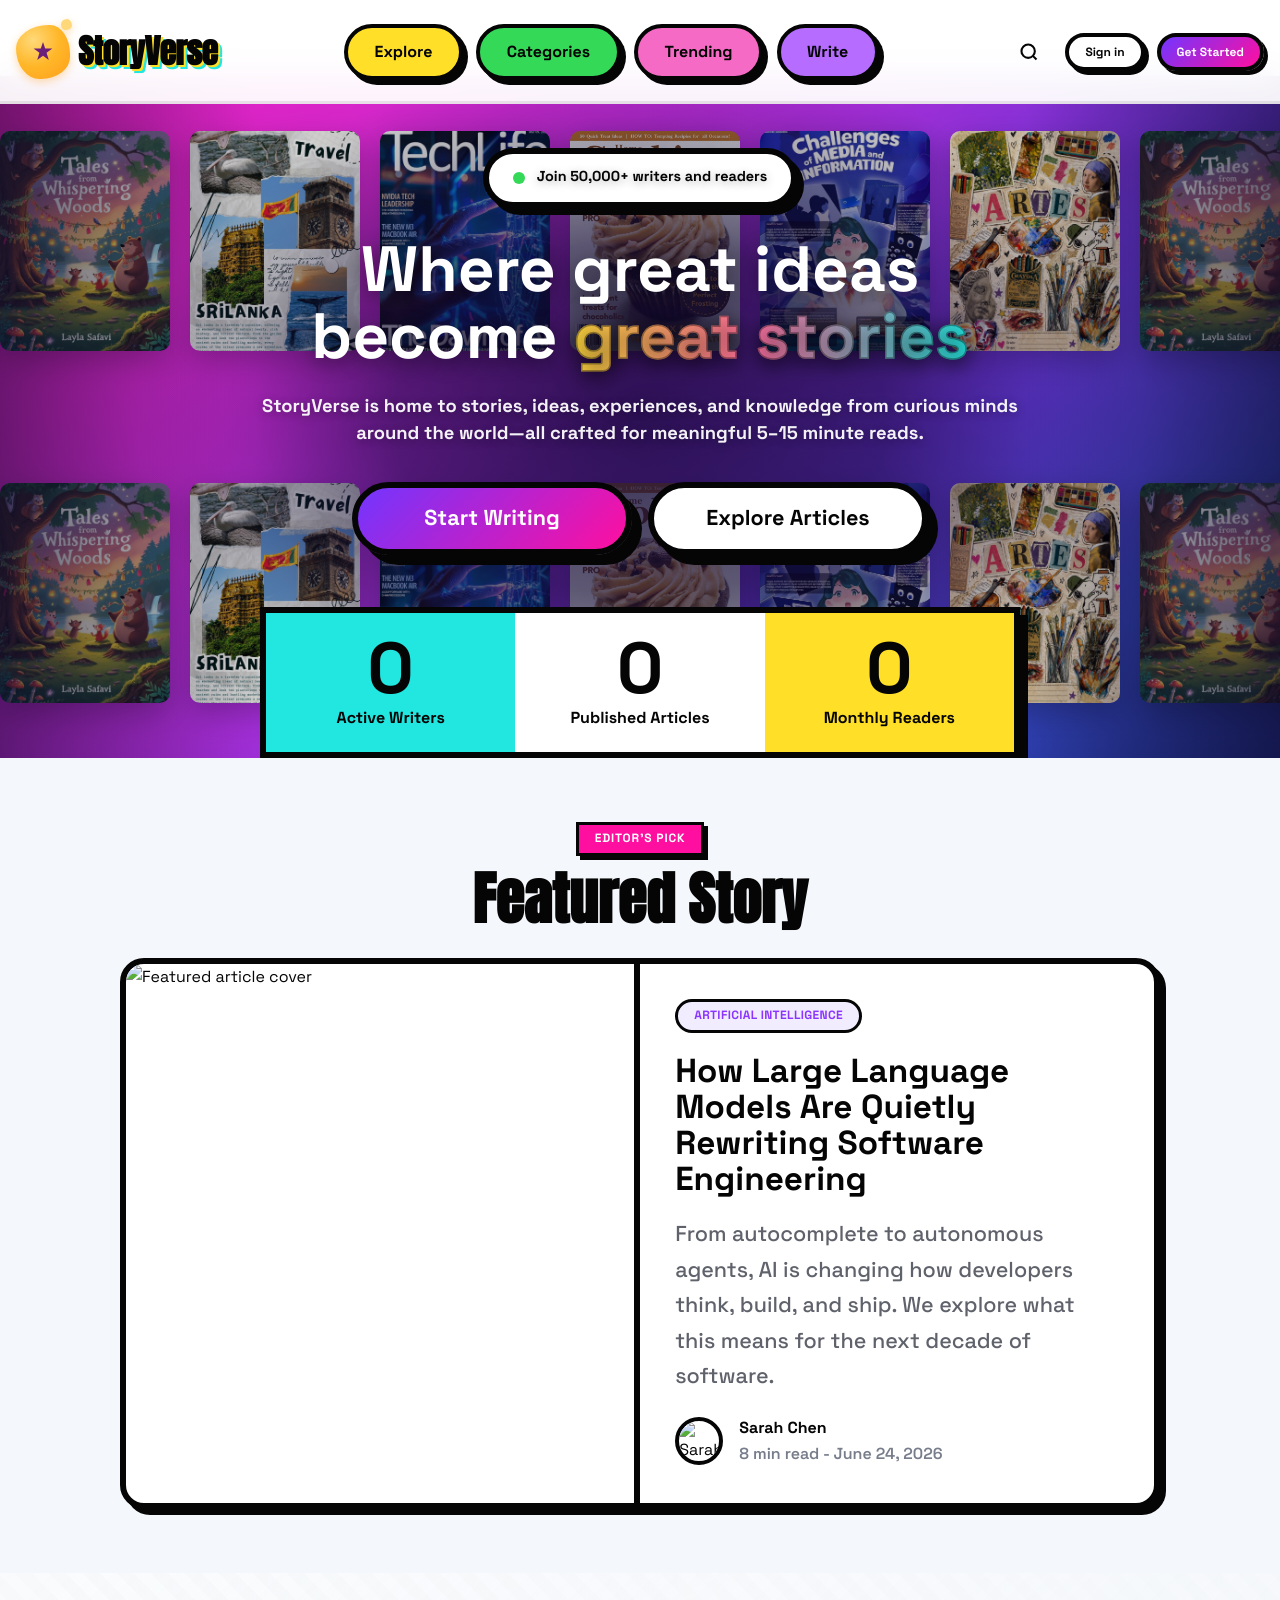
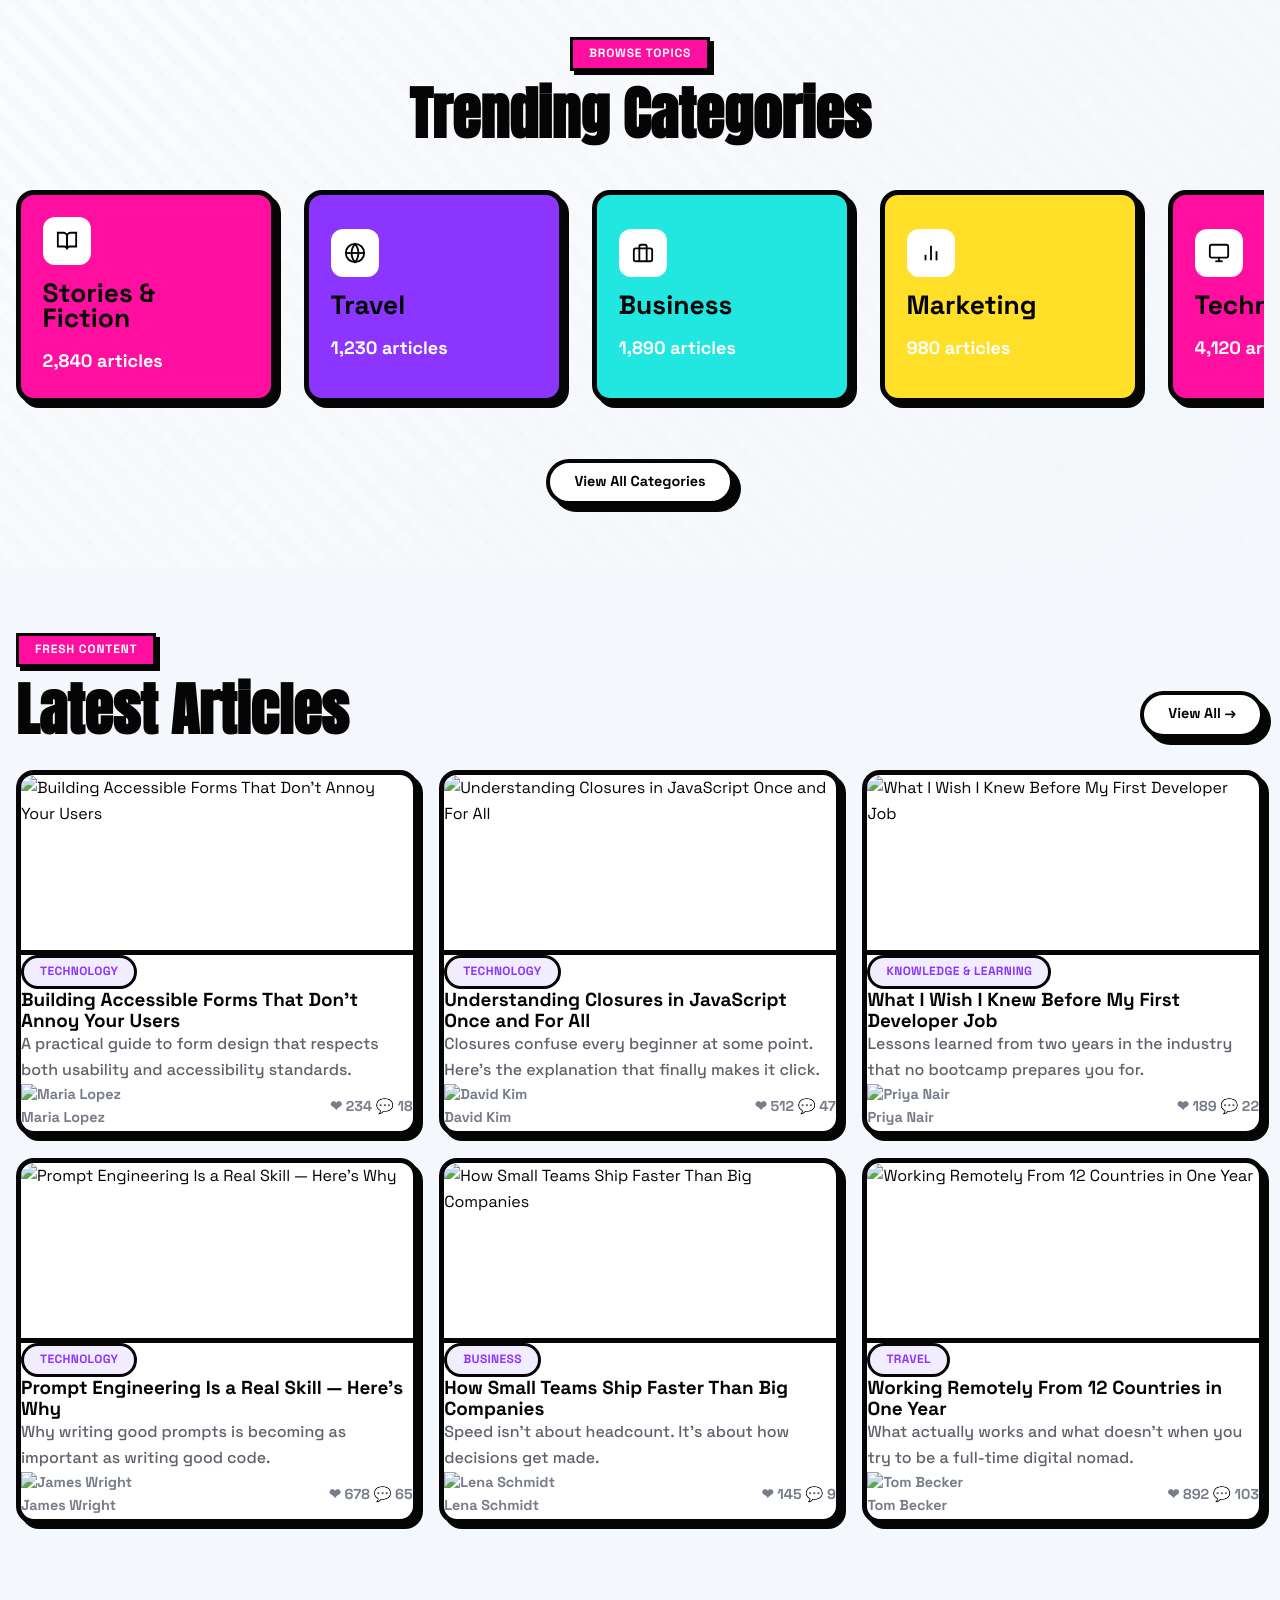
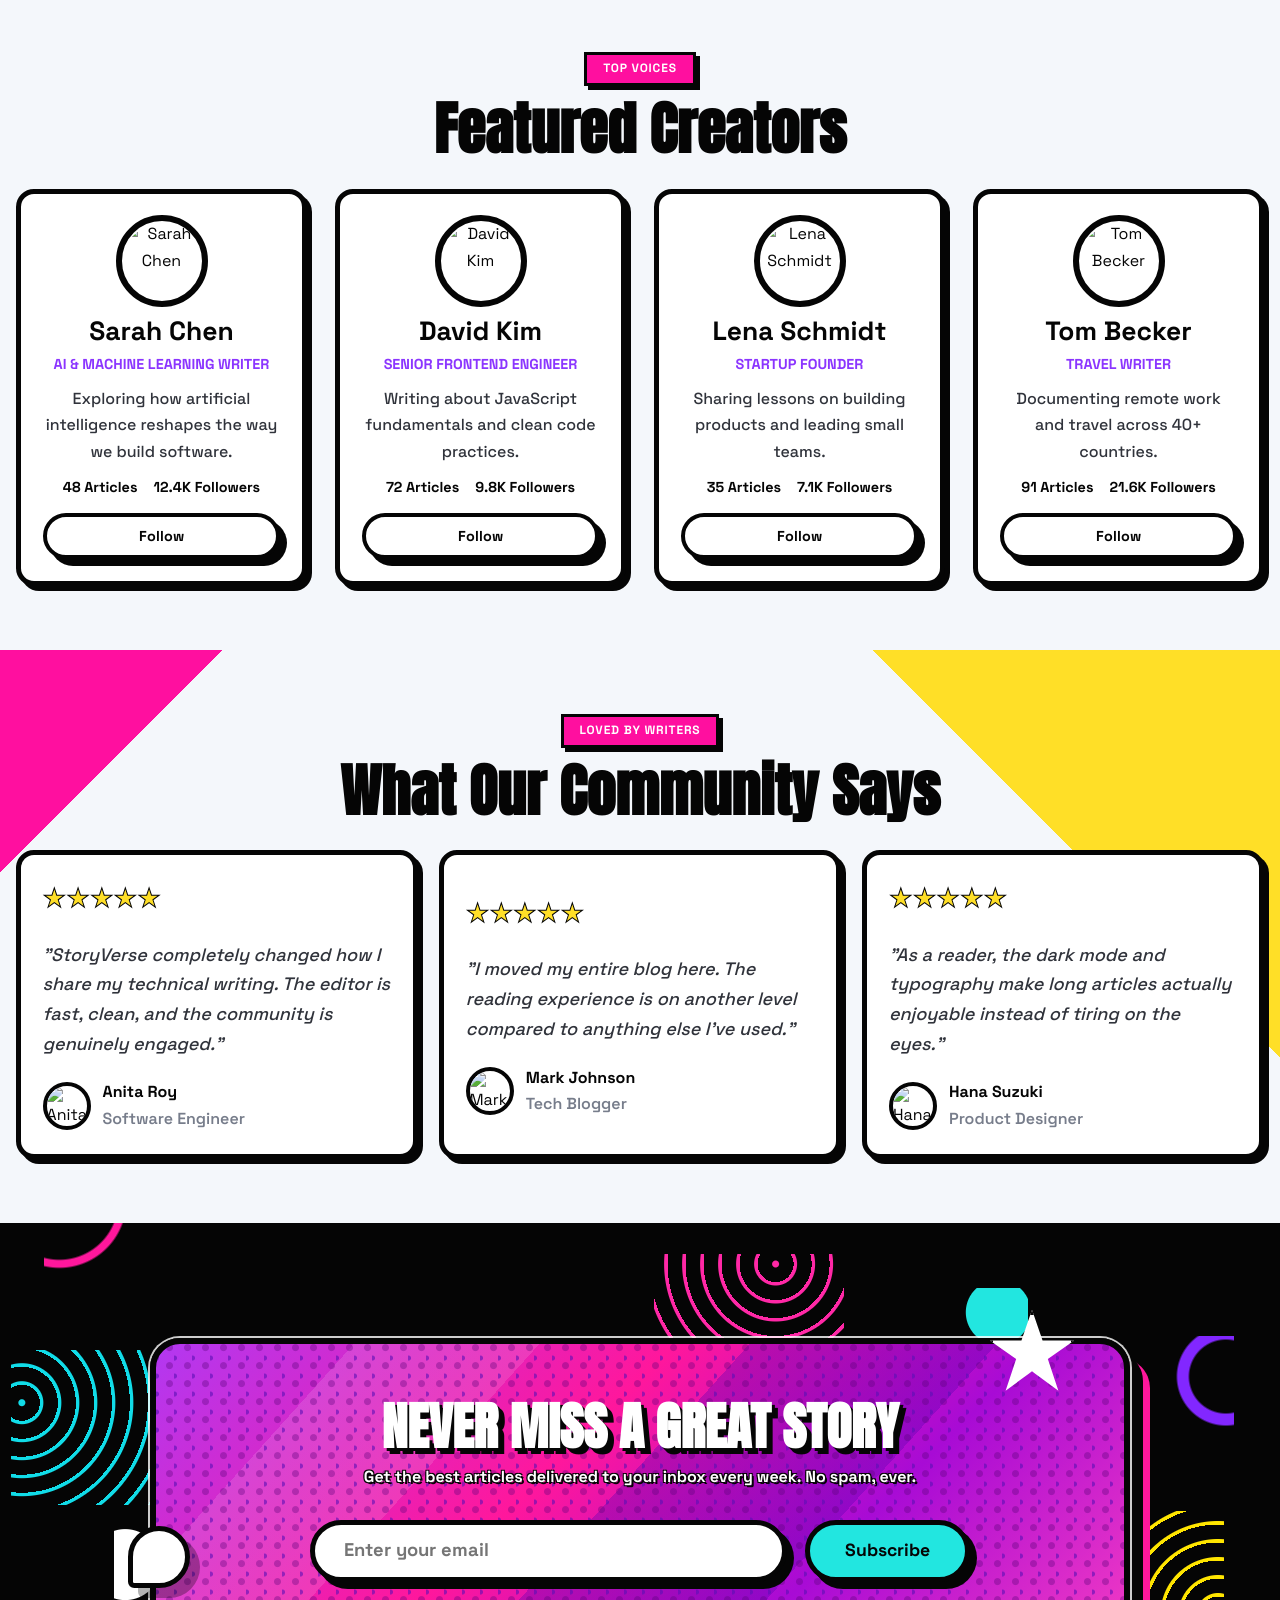
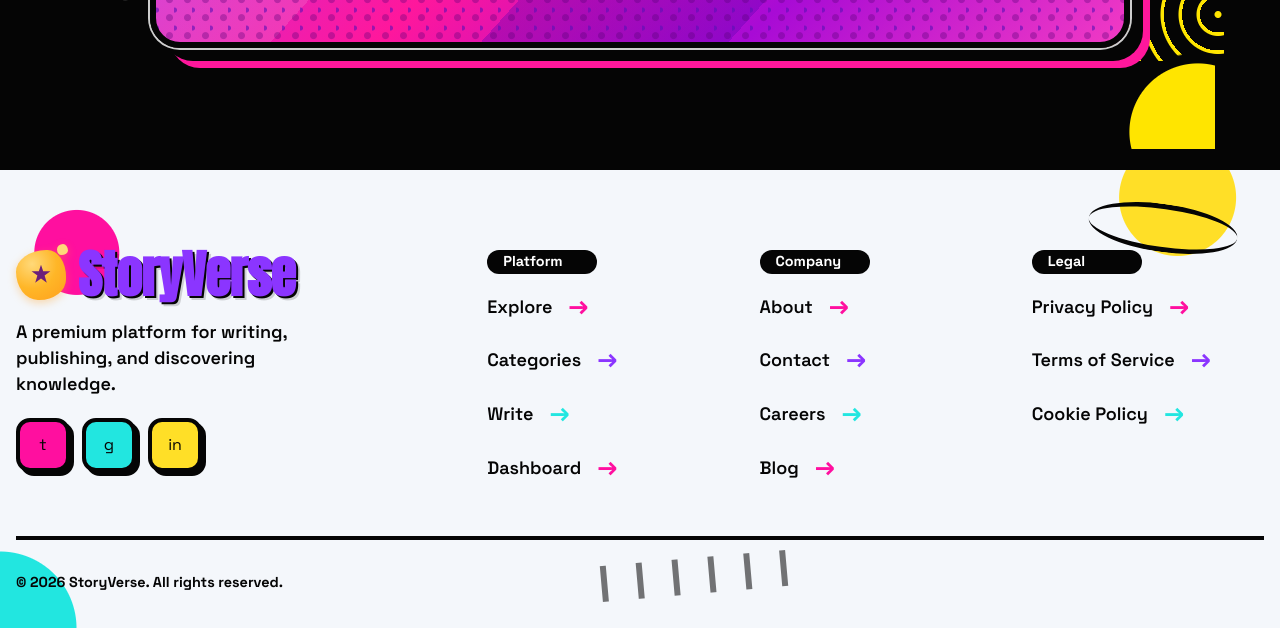
==== commit 177daa20: "Add smooth UI animations across the website" ====
--- a/index.html
+++ b/index.html
@@ -110,37 +110,37 @@
 <div class="hero-marquee" aria-hidden="true">
   <div class="hero-marquee-row hero-marquee-row--1">
     <div class="hero-marquee-track hero-marquee-track--left">
-      <img class="hero-marquee-img" src="https://images.unsplash.com/photo-1544716278-ca5e3f4abd8c?w=400&q=70" alt="" />
-      <img class="hero-marquee-img" src="https://images.unsplash.com/photo-1481487196290-c152efe083f5?w=400&q=70" alt="" />
-      <img class="hero-marquee-img" src="https://images.unsplash.com/photo-1512820790803-83ca734da794?w=400&q=70" alt="" />
-      <img class="hero-marquee-img" src="https://images.unsplash.com/photo-1495446815901-a7297e633e8d?w=400&q=70" alt="" />
-      <img class="hero-marquee-img" src="https://images.unsplash.com/photo-1524995997946-a1c2e315a42f?w=400&q=70" alt="" />
-      <img class="hero-marquee-img" src="https://images.unsplash.com/photo-1543002588-bfa74002ed7e?w=400&q=70" alt="" />
+      <img class="hero-marquee-img" src="assets/images/img1.jpg" alt="" />
+      <img class="hero-marquee-img" src="assets/images/img2.jpg" alt="" />
+      <img class="hero-marquee-img" src="assets/images/img3.jpg" alt="" />
+      <img class="hero-marquee-img" src="assets/images/img4.jpg" alt="" />
+      <img class="hero-marquee-img" src="assets/images/img5.jpg" alt="" />
+      <img class="hero-marquee-img" src="assets/images/img6.jpg" alt="" />
       <!-- duplicate set for seamless loop -->
-      <img class="hero-marquee-img" src="https://images.unsplash.com/photo-1544716278-ca5e3f4abd8c?w=400&q=70" alt="" />
-      <img class="hero-marquee-img" src="https://images.unsplash.com/photo-1481487196290-c152efe083f5?w=400&q=70" alt="" />
-      <img class="hero-marquee-img" src="https://images.unsplash.com/photo-1512820790803-83ca734da794?w=400&q=70" alt="" />
-      <img class="hero-marquee-img" src="https://images.unsplash.com/photo-1495446815901-a7297e633e8d?w=400&q=70" alt="" />
-      <img class="hero-marquee-img" src="https://images.unsplash.com/photo-1524995997946-a1c2e315a42f?w=400&q=70" alt="" />
-      <img class="hero-marquee-img" src="https://images.unsplash.com/photo-1543002588-bfa74002ed7e?w=400&q=70" alt="" />
+      <img class="hero-marquee-img" src="assets/images/img1.jpg" alt="" />
+      <img class="hero-marquee-img" src="assets/images/img2.jpg" alt="" />
+      <img class="hero-marquee-img" src="assets/images/img3.jpg" alt="" />
+      <img class="hero-marquee-img" src="assets/images/img4.jpg" alt="" />
+      <img class="hero-marquee-img" src="assets/images/img5.jpg" alt="" />
+      <img class="hero-marquee-img" src="assets/images/img6.jpg" alt="" />
     </div>
   </div>
 
   <div class="hero-marquee-row hero-marquee-row--2">
     <div class="hero-marquee-track hero-marquee-track--right">
-      <img class="hero-marquee-img" src="https://images.unsplash.com/photo-1519681393784-d120267933ba?w=400&q=70" alt="" />
-      <img class="hero-marquee-img" src="https://images.unsplash.com/photo-1531346680769-a1d79b57de5c?w=400&q=70" alt="" />
-      <img class="hero-marquee-img" src="https://images.unsplash.com/photo-1512389142860-9c449e58a543?w=400&q=70" alt="" />
-      <img class="hero-marquee-img" src="https://images.unsplash.com/photo-1516979187457-637abb4f9353?w=400&q=70" alt="" />
-      <img class="hero-marquee-img" src="https://images.unsplash.com/photo-1507842217343-583bb7270b66?w=400&q=70" alt="" />
-      <img class="hero-marquee-img" src="https://images.unsplash.com/photo-1535905557558-afc4877a26fc?w=400&q=70" alt="" />
+      <img class="hero-marquee-img" src="assets/images/img1.jpg" alt="" />
+      <img class="hero-marquee-img" src="assets/images/img2.jpg" alt="" />
+      <img class="hero-marquee-img" src="assets/images/img3.jpg" alt="" />
+      <img class="hero-marquee-img" src="assets/images/img4.jpg" alt="" />
+      <img class="hero-marquee-img" src="assets/images/img5.jpg" alt="" />
+      <img class="hero-marquee-img" src="assets/images/img6.jpg" alt="" />
       <!-- duplicate set for seamless loop -->
-      <img class="hero-marquee-img" src="https://images.unsplash.com/photo-1519681393784-d120267933ba?w=400&q=70" alt="" />
-      <img class="hero-marquee-img" src="https://images.unsplash.com/photo-1531346680769-a1d79b57de5c?w=400&q=70" alt="" />
-      <img class="hero-marquee-img" src="https://images.unsplash.com/photo-1512389142860-9c449e58a543?w=400&q=70" alt="" />
-      <img class="hero-marquee-img" src="https://images.unsplash.com/photo-1516979187457-637abb4f9353?w=400&q=70" alt="" />
-      <img class="hero-marquee-img" src="https://images.unsplash.com/photo-1507842217343-583bb7270b66?w=400&q=70" alt="" />
-      <img class="hero-marquee-img" src="https://images.unsplash.com/photo-1535905557558-afc4877a26fc?w=400&q=70" alt="" />
+       <img class="hero-marquee-img" src="assets/images/img1.jpg" alt="" />
+      <img class="hero-marquee-img" src="assets/images/img2.jpg" alt="" />
+      <img class="hero-marquee-img" src="assets/images/img3.jpg" alt="" />
+      <img class="hero-marquee-img" src="assets/images/img4.jpg" alt="" />
+      <img class="hero-marquee-img" src="assets/images/img5.jpg" alt="" />
+      <img class="hero-marquee-img" src="assets/images/img6.jpg" alt="" />
     </div>
   </div>
 </div>
@@ -221,175 +221,345 @@
           <h2 class="section-title">Trending Categories</h2>
         </div>
 
-        <div class="categories-grid">
-
-        <a href="categories.html?topic=stories" class="category-card">
-          <div class="category-card-icon category-card-icon--pink">
-            <svg width="22" height="22" viewBox="0 0 24 24" fill="none" stroke="currentColor" stroke-width="2">
-              <path d="M2 3h6a4 4 0 0 1 4 4v14a3 3 0 0 0-3-3H2z"/>
-              <path d="M22 3h-6a4 4 0 0 0-4 4v14a3 3 0 0 1 3-3h7z"/>
-            </svg>
-          </div>
-          <h3 class="category-card-name">Stories & Fiction</h3>
-          <p class="category-card-count">2,840 articles</p>
-        </a>
-
-        <a href="categories.html?topic=travel" class="category-card">
-          <div class="category-card-icon category-card-icon--cyan">
-            <svg width="22" height="22" viewBox="0 0 24 24" fill="none" stroke="currentColor" stroke-width="2">
-              <circle cx="12" cy="12" r="10"/>
-              <line x1="2" y1="12" x2="22" y2="12"/>
-              <path d="M12 2a15.3 15.3 0 0 1 0 20 15.3 15.3 0 0 1 0-20z"/>
-            </svg>
-          </div>
-          <h3 class="category-card-name">Travel</h3>
-          <p class="category-card-count">1,230 articles</p>
-        </a>
-
-        <a href="categories.html?topic=business" class="category-card">
-          <div class="category-card-icon category-card-icon--yellow">
-            <svg width="22" height="22" viewBox="0 0 24 24" fill="none" stroke="currentColor" stroke-width="2">
-              <rect x="2" y="7" width="20" height="14" rx="2"/>
-              <path d="M16 21V5a2 2 0 0 0-2-2h-4a2 2 0 0 0-2 2v16"/>
-            </svg>
-          </div>
-          <h3 class="category-card-name">Business</h3>
-          <p class="category-card-count">1,890 articles</p>
-        </a>
-
-        <a href="categories.html?topic=marketing" class="category-card">
-          <div class="category-card-icon category-card-icon--orange">
-            <svg width="22" height="22" viewBox="0 0 24 24" fill="none" stroke="currentColor" stroke-width="2">
-              <line x1="18" y1="20" x2="18" y2="10"/>
-              <line x1="12" y1="20" x2="12" y2="4"/>
-              <line x1="6" y1="20" x2="6" y2="14"/>
-            </svg>
-          </div>
-          <h3 class="category-card-name">Marketing</h3>
-          <p class="category-card-count">980 articles</p>
-        </a>
-
-        <a href="categories.html?topic=technology" class="category-card">
-          <div class="category-card-icon category-card-icon--indigo">
-            <svg width="22" height="22" viewBox="0 0 24 24" fill="none" stroke="currentColor" stroke-width="2">
-              <rect x="2" y="3" width="20" height="14" rx="2"/>
-              <line x1="8" y1="21" x2="16" y2="21"/>
-              <line x1="12" y1="17" x2="12" y2="21"/>
-            </svg>
-          </div>
-          <h3 class="category-card-name">Technology</h3>
-          <p class="category-card-count">4,120 articles</p>
-        </a>
-
-        <a href="categories.html?topic=news" class="category-card">
-          <div class="category-card-icon category-card-icon--red">
-            <svg width="22" height="22" viewBox="0 0 24 24" fill="none" stroke="currentColor" stroke-width="2">
-              <path d="M4 22h16a2 2 0 0 0 2-2V4a2 2 0 0 0-2-2H8a2 2 0 0 0-2 2v16a2 2 0 0 0-2 2zm0 0a2 2 0 0 1-2-2v-9c0-1.1.9-2 2-2h2"/>
-              <line x1="12" y1="6" x2="16" y2="6"/>
-              <line x1="12" y1="10" x2="16" y2="10"/>
-              <line x1="12" y1="14" x2="16" y2="14"/>
-            </svg>
-          </div>
-          <h3 class="category-card-name">News & Current Affairs</h3>
-          <p class="category-card-count">760 articles</p>
-        </a>
-
-        <a href="categories.html?topic=knowledge" class="category-card">
-          <div class="category-card-icon category-card-icon--purple">
-            <svg width="22" height="22" viewBox="0 0 24 24" fill="none" stroke="currentColor" stroke-width="2">
-              <path d="M9 18V5l12-2v13"/>
-              <circle cx="6" cy="18" r="3"/>
-              <circle cx="18" cy="16" r="3"/>
-            </svg>
-          </div>
-          <h3 class="category-card-name">Knowledge & Learning</h3>
-          <p class="category-card-count">2,340 articles</p>
-        </a>
-
-        <a href="categories.html?topic=health" class="category-card">
-          <div class="category-card-icon category-card-icon--green">
-            <svg width="22" height="22" viewBox="0 0 24 24" fill="none" stroke="currentColor" stroke-width="2">
-              <path d="M20.84 4.61a5.5 5.5 0 0 0-7.78 0L12 5.67l-1.06-1.06a5.5 5.5 0 0 0-7.78 7.78l1.06 1.06L12 21.23l7.78-7.78 1.06-1.06a5.5 5.5 0 0 0 0-7.78z"/>
-            </svg>
-          </div>
-          <h3 class="category-card-name">Health & Wellness</h3>
-          <p class="category-card-count">1,140 articles</p>
-        </a>
-
-        <a href="categories.html?topic=art" class="category-card">
-          <div class="category-card-icon category-card-icon--pink">
-            <svg width="22" height="22" viewBox="0 0 24 24" fill="none" stroke="currentColor" stroke-width="2">
-              <circle cx="12" cy="12" r="10"/>
-              <path d="M8.56 2.75c4.37 6.03 6.02 9.42 8.03 17.72m2.54-15.38c-3.72 4.35-8.94 5.66-16.88 5.85m19.5 1.9c-3.5-.93-6.63-.82-8.94 0-2.58.92-5.01 2.86-7.44 6.32"/>
-            </svg>
-          </div>
-          <h3 class="category-card-name">Art & Creativity</h3>
-          <p class="category-card-count">870 articles</p>
-        </a>
-
-        <a href="categories.html?topic=food" class="category-card">
-          <div class="category-card-icon category-card-icon--orange">
-            <svg width="22" height="22" viewBox="0 0 24 24" fill="none" stroke="currentColor" stroke-width="2">
-              <path d="M18 8h1a4 4 0 0 1 0 8h-1"/>
-              <path d="M2 8h16v9a4 4 0 0 1-4 4H6a4 4 0 0 1-4-4V8z"/>
-              <line x1="6" y1="1" x2="6" y2="4"/>
-              <line x1="10" y1="1" x2="10" y2="4"/>
-              <line x1="14" y1="1" x2="14" y2="4"/>
-            </svg>
-          </div>
-          <h3 class="category-card-name">Food & Cooking</h3>
-          <p class="category-card-count">650 articles</p>
-        </a>
-
-        <a href="categories.html?topic=lifestyle" class="category-card">
-          <div class="category-card-icon category-card-icon--cyan">
-            <svg width="22" height="22" viewBox="0 0 24 24" fill="none" stroke="currentColor" stroke-width="2">
-              <path d="M12 22s8-4 8-10V5l-8-3-8 3v7c0 6 8 10 8 10z"/>
-            </svg>
-          </div>
-          <h3 class="category-card-name">Lifestyle</h3>
-          <p class="category-card-count">1,020 articles</p>
-        </a>
-
-        <a href="categories.html?topic=history" class="category-card">
-          <div class="category-card-icon category-card-icon--indigo">
-            <svg width="22" height="22" viewBox="0 0 24 24" fill="none" stroke="currentColor" stroke-width="2">
-              <path d="M12 22V12m0 0C12 6 6 2 6 2s0 4 2 6m4 4c0-6 6-10 6-10s0 4-2 6"/>
-              <circle cx="12" cy="12" r="2"/>
-            </svg>
-          </div>
-          <h3 class="category-card-name">History & Culture</h3>
-          <p class="category-card-count">540 articles</p>
-        </a>
-
-        <a href="categories.html?topic=opinions" class="category-card">
-          <div class="category-card-icon category-card-icon--purple">
-            <svg width="22" height="22" viewBox="0 0 24 24" fill="none" stroke="currentColor" stroke-width="2">
-              <path d="M21 15a2 2 0 0 1-2 2H7l-4 4V5a2 2 0 0 1 2-2h14a2 2 0 0 1 2 2z"/>
-            </svg>
-          </div>
-          <h3 class="category-card-name">Opinions & Perspectives</h3>
-          <p class="category-card-count">430 articles</p>
-        </a>
-
-        <a href="categories.html?topic=ideas" class="category-card">
-          <div class="category-card-icon category-card-icon--yellow">
-            <svg width="22" height="22" viewBox="0 0 24 24" fill="none" stroke="currentColor" stroke-width="2">
-              <line x1="12" y1="2" x2="12" y2="6"/>
-              <line x1="12" y1="18" x2="12" y2="22"/>
-              <line x1="4.93" y1="4.93" x2="7.76" y2="7.76"/>
-              <line x1="16.24" y1="16.24" x2="19.07" y2="19.07"/>
-              <line x1="2" y1="12" x2="6" y2="12"/>
-              <line x1="18" y1="12" x2="22" y2="12"/>
-              <line x1="4.93" y1="19.07" x2="7.76" y2="16.24"/>
-              <line x1="16.24" y1="7.76" x2="19.07" y2="4.93"/>
-            </svg>
-          </div>
-          <h3 class="category-card-name">Ideas & Innovation</h3>
-          <p class="category-card-count">390 articles</p>
-        </a>
-
-      </div>
+       <div class="categories-marquee">
+  <div class="categories-track">
+
+    <!-- ============ SET 1 ============ -->
+    <a href="categories.html?topic=stories" class="category-card">
+      <div class="category-card-icon category-card-icon--pink">
+        <svg width="22" height="22" viewBox="0 0 24 24" fill="none" stroke="currentColor" stroke-width="2">
+          <path d="M2 3h6a4 4 0 0 1 4 4v14a3 3 0 0 0-3-3H2z"/>
+          <path d="M22 3h-6a4 4 0 0 0-4 4v14a3 3 0 0 1 3-3h7z"/>
+        </svg>
+      </div>
+      <h3 class="category-card-name">Stories & Fiction</h3>
+      <p class="category-card-count">2,840 articles</p>
+    </a>
+
+    <a href="categories.html?topic=travel" class="category-card">
+      <div class="category-card-icon category-card-icon--cyan">
+        <svg width="22" height="22" viewBox="0 0 24 24" fill="none" stroke="currentColor" stroke-width="2">
+          <circle cx="12" cy="12" r="10"/>
+          <line x1="2" y1="12" x2="22" y2="12"/>
+          <path d="M12 2a15.3 15.3 0 0 1 0 20 15.3 15.3 0 0 1 0-20z"/>
+        </svg>
+      </div>
+      <h3 class="category-card-name">Travel</h3>
+      <p class="category-card-count">1,230 articles</p>
+    </a>
+
+    <a href="categories.html?topic=business" class="category-card">
+      <div class="category-card-icon category-card-icon--yellow">
+        <svg width="22" height="22" viewBox="0 0 24 24" fill="none" stroke="currentColor" stroke-width="2">
+          <rect x="2" y="7" width="20" height="14" rx="2"/>
+          <path d="M16 21V5a2 2 0 0 0-2-2h-4a2 2 0 0 0-2 2v16"/>
+        </svg>
+      </div>
+      <h3 class="category-card-name">Business</h3>
+      <p class="category-card-count">1,890 articles</p>
+    </a>
+
+    <a href="categories.html?topic=marketing" class="category-card">
+      <div class="category-card-icon category-card-icon--orange">
+        <svg width="22" height="22" viewBox="0 0 24 24" fill="none" stroke="currentColor" stroke-width="2">
+          <line x1="18" y1="20" x2="18" y2="10"/>
+          <line x1="12" y1="20" x2="12" y2="4"/>
+          <line x1="6" y1="20" x2="6" y2="14"/>
+        </svg>
+      </div>
+      <h3 class="category-card-name">Marketing</h3>
+      <p class="category-card-count">980 articles</p>
+    </a>
+
+    <a href="categories.html?topic=technology" class="category-card">
+      <div class="category-card-icon category-card-icon--indigo">
+        <svg width="22" height="22" viewBox="0 0 24 24" fill="none" stroke="currentColor" stroke-width="2">
+          <rect x="2" y="3" width="20" height="14" rx="2"/>
+          <line x1="8" y1="21" x2="16" y2="21"/>
+          <line x1="12" y1="17" x2="12" y2="21"/>
+        </svg>
+      </div>
+      <h3 class="category-card-name">Technology</h3>
+      <p class="category-card-count">4,120 articles</p>
+    </a>
+
+    <a href="categories.html?topic=news" class="category-card">
+      <div class="category-card-icon category-card-icon--red">
+        <svg width="22" height="22" viewBox="0 0 24 24" fill="none" stroke="currentColor" stroke-width="2">
+          <path d="M4 22h16a2 2 0 0 0 2-2V4a2 2 0 0 0-2-2H8a2 2 0 0 0-2 2v16a2 2 0 0 0-2 2zm0 0a2 2 0 0 1-2-2v-9c0-1.1.9-2 2-2h2"/>
+          <line x1="12" y1="6" x2="16" y2="6"/>
+          <line x1="12" y1="10" x2="16" y2="10"/>
+          <line x1="12" y1="14" x2="16" y2="14"/>
+        </svg>
+      </div>
+      <h3 class="category-card-name">News & Current Affairs</h3>
+      <p class="category-card-count">760 articles</p>
+    </a>
+
+    <a href="categories.html?topic=knowledge" class="category-card">
+      <div class="category-card-icon category-card-icon--purple">
+        <svg width="22" height="22" viewBox="0 0 24 24" fill="none" stroke="currentColor" stroke-width="2">
+          <path d="M9 18V5l12-2v13"/>
+          <circle cx="6" cy="18" r="3"/>
+          <circle cx="18" cy="16" r="3"/>
+        </svg>
+      </div>
+      <h3 class="category-card-name">Knowledge & Learning</h3>
+      <p class="category-card-count">2,340 articles</p>
+    </a>
+
+    <a href="categories.html?topic=health" class="category-card">
+      <div class="category-card-icon category-card-icon--green">
+        <svg width="22" height="22" viewBox="0 0 24 24" fill="none" stroke="currentColor" stroke-width="2">
+          <path d="M20.84 4.61a5.5 5.5 0 0 0-7.78 0L12 5.67l-1.06-1.06a5.5 5.5 0 0 0-7.78 7.78l1.06 1.06L12 21.23l7.78-7.78 1.06-1.06a5.5 5.5 0 0 0 0-7.78z"/>
+        </svg>
+      </div>
+      <h3 class="category-card-name">Health & Wellness</h3>
+      <p class="category-card-count">1,140 articles</p>
+    </a>
+
+    <a href="categories.html?topic=art" class="category-card">
+      <div class="category-card-icon category-card-icon--pink">
+        <svg width="22" height="22" viewBox="0 0 24 24" fill="none" stroke="currentColor" stroke-width="2">
+          <circle cx="12" cy="12" r="10"/>
+          <path d="M8.56 2.75c4.37 6.03 6.02 9.42 8.03 17.72m2.54-15.38c-3.72 4.35-8.94 5.66-16.88 5.85m19.5 1.9c-3.5-.93-6.63-.82-8.94 0-2.58.92-5.01 2.86-7.44 6.32"/>
+        </svg>
+      </div>
+      <h3 class="category-card-name">Art & Creativity</h3>
+      <p class="category-card-count">870 articles</p>
+    </a>
+
+    <a href="categories.html?topic=food" class="category-card">
+      <div class="category-card-icon category-card-icon--orange">
+        <svg width="22" height="22" viewBox="0 0 24 24" fill="none" stroke="currentColor" stroke-width="2">
+          <path d="M18 8h1a4 4 0 0 1 0 8h-1"/>
+          <path d="M2 8h16v9a4 4 0 0 1-4 4H6a4 4 0 0 1-4-4V8z"/>
+          <line x1="6" y1="1" x2="6" y2="4"/>
+          <line x1="10" y1="1" x2="10" y2="4"/>
+          <line x1="14" y1="1" x2="14" y2="4"/>
+        </svg>
+      </div>
+      <h3 class="category-card-name">Food & Cooking</h3>
+      <p class="category-card-count">650 articles</p>
+    </a>
+
+    <a href="categories.html?topic=lifestyle" class="category-card">
+      <div class="category-card-icon category-card-icon--cyan">
+        <svg width="22" height="22" viewBox="0 0 24 24" fill="none" stroke="currentColor" stroke-width="2">
+          <path d="M12 22s8-4 8-10V5l-8-3-8 3v7c0 6 8 10 8 10z"/>
+        </svg>
+      </div>
+      <h3 class="category-card-name">Lifestyle</h3>
+      <p class="category-card-count">1,020 articles</p>
+    </a>
+
+    <a href="categories.html?topic=history" class="category-card">
+      <div class="category-card-icon category-card-icon--indigo">
+        <svg width="22" height="22" viewBox="0 0 24 24" fill="none" stroke="currentColor" stroke-width="2">
+          <path d="M12 22V12m0 0C12 6 6 2 6 2s0 4 2 6m4 4c0-6 6-10 6-10s0 4-2 6"/>
+          <circle cx="12" cy="12" r="2"/>
+        </svg>
+      </div>
+      <h3 class="category-card-name">History & Culture</h3>
+      <p class="category-card-count">540 articles</p>
+    </a>
+
+    <a href="categories.html?topic=opinions" class="category-card">
+      <div class="category-card-icon category-card-icon--purple">
+        <svg width="22" height="22" viewBox="0 0 24 24" fill="none" stroke="currentColor" stroke-width="2">
+          <path d="M21 15a2 2 0 0 1-2 2H7l-4 4V5a2 2 0 0 1 2-2h14a2 2 0 0 1 2 2z"/>
+        </svg>
+      </div>
+      <h3 class="category-card-name">Opinions & Perspectives</h3>
+      <p class="category-card-count">430 articles</p>
+    </a>
+
+    <a href="categories.html?topic=ideas" class="category-card">
+      <div class="category-card-icon category-card-icon--yellow">
+        <svg width="22" height="22" viewBox="0 0 24 24" fill="none" stroke="currentColor" stroke-width="2">
+          <line x1="12" y1="2" x2="12" y2="6"/>
+          <line x1="12" y1="18" x2="12" y2="22"/>
+          <line x1="4.93" y1="4.93" x2="7.76" y2="7.76"/>
+          <line x1="16.24" y1="16.24" x2="19.07" y2="19.07"/>
+          <line x1="2" y1="12" x2="6" y2="12"/>
+          <line x1="18" y1="12" x2="22" y2="12"/>
+          <line x1="4.93" y1="19.07" x2="7.76" y2="16.24"/>
+          <line x1="16.24" y1="7.76" x2="19.07" y2="4.93"/>
+        </svg>
+      </div>
+      <h3 class="category-card-name">Ideas & Innovation</h3>
+      <p class="category-card-count">390 articles</p>
+    </a>
+
+    <!-- ============ SET 2 (duplicate — required for seamless loop) ============ -->
+    <a href="categories.html?topic=stories" class="category-card">
+      <div class="category-card-icon category-card-icon--pink">
+        <svg width="22" height="22" viewBox="0 0 24 24" fill="none" stroke="currentColor" stroke-width="2">
+          <path d="M2 3h6a4 4 0 0 1 4 4v14a3 3 0 0 0-3-3H2z"/>
+          <path d="M22 3h-6a4 4 0 0 0-4 4v14a3 3 0 0 1 3-3h7z"/>
+        </svg>
+      </div>
+      <h3 class="category-card-name">Stories & Fiction</h3>
+      <p class="category-card-count">2,840 articles</p>
+    </a>
+
+    <a href="categories.html?topic=travel" class="category-card">
+      <div class="category-card-icon category-card-icon--cyan">
+        <svg width="22" height="22" viewBox="0 0 24 24" fill="none" stroke="currentColor" stroke-width="2">
+          <circle cx="12" cy="12" r="10"/>
+          <line x1="2" y1="12" x2="22" y2="12"/>
+          <path d="M12 2a15.3 15.3 0 0 1 0 20 15.3 15.3 0 0 1 0-20z"/>
+        </svg>
+      </div>
+      <h3 class="category-card-name">Travel</h3>
+      <p class="category-card-count">1,230 articles</p>
+    </a>
+
+    <a href="categories.html?topic=business" class="category-card">
+      <div class="category-card-icon category-card-icon--yellow">
+        <svg width="22" height="22" viewBox="0 0 24 24" fill="none" stroke="currentColor" stroke-width="2">
+          <rect x="2" y="7" width="20" height="14" rx="2"/>
+          <path d="M16 21V5a2 2 0 0 0-2-2h-4a2 2 0 0 0-2 2v16"/>
+        </svg>
+      </div>
+      <h3 class="category-card-name">Business</h3>
+      <p class="category-card-count">1,890 articles</p>
+    </a>
+
+    <a href="categories.html?topic=marketing" class="category-card">
+      <div class="category-card-icon category-card-icon--orange">
+        <svg width="22" height="22" viewBox="0 0 24 24" fill="none" stroke="currentColor" stroke-width="2">
+          <line x1="18" y1="20" x2="18" y2="10"/>
+          <line x1="12" y1="20" x2="12" y2="4"/>
+          <line x1="6" y1="20" x2="6" y2="14"/>
+        </svg>
+      </div>
+      <h3 class="category-card-name">Marketing</h3>
+      <p class="category-card-count">980 articles</p>
+    </a>
+
+    <a href="categories.html?topic=technology" class="category-card">
+      <div class="category-card-icon category-card-icon--indigo">
+        <svg width="22" height="22" viewBox="0 0 24 24" fill="none" stroke="currentColor" stroke-width="2">
+          <rect x="2" y="3" width="20" height="14" rx="2"/>
+          <line x1="8" y1="21" x2="16" y2="21"/>
+          <line x1="12" y1="17" x2="12" y2="21"/>
+        </svg>
+      </div>
+      <h3 class="category-card-name">Technology</h3>
+      <p class="category-card-count">4,120 articles</p>
+    </a>
+
+    <a href="categories.html?topic=news" class="category-card">
+      <div class="category-card-icon category-card-icon--red">
+        <svg width="22" height="22" viewBox="0 0 24 24" fill="none" stroke="currentColor" stroke-width="2">
+          <path d="M4 22h16a2 2 0 0 0 2-2V4a2 2 0 0 0-2-2H8a2 2 0 0 0-2 2v16a2 2 0 0 0-2 2zm0 0a2 2 0 0 1-2-2v-9c0-1.1.9-2 2-2h2"/>
+          <line x1="12" y1="6" x2="16" y2="6"/>
+          <line x1="12" y1="10" x2="16" y2="10"/>
+          <line x1="12" y1="14" x2="16" y2="14"/>
+        </svg>
+      </div>
+      <h3 class="category-card-name">News & Current Affairs</h3>
+      <p class="category-card-count">760 articles</p>
+    </a>
+
+    <a href="categories.html?topic=knowledge" class="category-card">
+      <div class="category-card-icon category-card-icon--purple">
+        <svg width="22" height="22" viewBox="0 0 24 24" fill="none" stroke="currentColor" stroke-width="2">
+          <path d="M9 18V5l12-2v13"/>
+          <circle cx="6" cy="18" r="3"/>
+          <circle cx="18" cy="16" r="3"/>
+        </svg>
+      </div>
+      <h3 class="category-card-name">Knowledge & Learning</h3>
+      <p class="category-card-count">2,340 articles</p>
+    </a>
+
+    <a href="categories.html?topic=health" class="category-card">
+      <div class="category-card-icon category-card-icon--green">
+        <svg width="22" height="22" viewBox="0 0 24 24" fill="none" stroke="currentColor" stroke-width="2">
+          <path d="M20.84 4.61a5.5 5.5 0 0 0-7.78 0L12 5.67l-1.06-1.06a5.5 5.5 0 0 0-7.78 7.78l1.06 1.06L12 21.23l7.78-7.78 1.06-1.06a5.5 5.5 0 0 0 0-7.78z"/>
+        </svg>
+      </div>
+      <h3 class="category-card-name">Health & Wellness</h3>
+      <p class="category-card-count">1,140 articles</p>
+    </a>
+
+    <a href="categories.html?topic=art" class="category-card">
+      <div class="category-card-icon category-card-icon--pink">
+        <svg width="22" height="22" viewBox="0 0 24 24" fill="none" stroke="currentColor" stroke-width="2">
+          <circle cx="12" cy="12" r="10"/>
+          <path d="M8.56 2.75c4.37 6.03 6.02 9.42 8.03 17.72m2.54-15.38c-3.72 4.35-8.94 5.66-16.88 5.85m19.5 1.9c-3.5-.93-6.63-.82-8.94 0-2.58.92-5.01 2.86-7.44 6.32"/>
+        </svg>
+      </div>
+      <h3 class="category-card-name">Art & Creativity</h3>
+      <p class="category-card-count">870 articles</p>
+    </a>
+
+    <a href="categories.html?topic=food" class="category-card">
+      <div class="category-card-icon category-card-icon--orange">
+        <svg width="22" height="22" viewBox="0 0 24 24" fill="none" stroke="currentColor" stroke-width="2">
+          <path d="M18 8h1a4 4 0 0 1 0 8h-1"/>
+          <path d="M2 8h16v9a4 4 0 0 1-4 4H6a4 4 0 0 1-4-4V8z"/>
+          <line x1="6" y1="1" x2="6" y2="4"/>
+          <line x1="10" y1="1" x2="10" y2="4"/>
+          <line x1="14" y1="1" x2="14" y2="4"/>
+        </svg>
+      </div>
+      <h3 class="category-card-name">Food & Cooking</h3>
+      <p class="category-card-count">650 articles</p>
+    </a>
+
+    <a href="categories.html?topic=lifestyle" class="category-card">
+      <div class="category-card-icon category-card-icon--cyan">
+        <svg width="22" height="22" viewBox="0 0 24 24" fill="none" stroke="currentColor" stroke-width="2">
+          <path d="M12 22s8-4 8-10V5l-8-3-8 3v7c0 6 8 10 8 10z"/>
+        </svg>
+      </div>
+      <h3 class="category-card-name">Lifestyle</h3>
+      <p class="category-card-count">1,020 articles</p>
+    </a>
+
+    <a href="categories.html?topic=history" class="category-card">
+      <div class="category-card-icon category-card-icon--indigo">
+        <svg width="22" height="22" viewBox="0 0 24 24" fill="none" stroke="currentColor" stroke-width="2">
+          <path d="M12 22V12m0 0C12 6 6 2 6 2s0 4 2 6m4 4c0-6 6-10 6-10s0 4-2 6"/>
+          <circle cx="12" cy="12" r="2"/>
+        </svg>
+      </div>
+      <h3 class="category-card-name">History & Culture</h3>
+      <p class="category-card-count">540 articles</p>
+    </a>
+
+    <a href="categories.html?topic=opinions" class="category-card">
+      <div class="category-card-icon category-card-icon--purple">
+        <svg width="22" height="22" viewBox="0 0 24 24" fill="none" stroke="currentColor" stroke-width="2">
+          <path d="M21 15a2 2 0 0 1-2 2H7l-4 4V5a2 2 0 0 1 2-2h14a2 2 0 0 1 2 2z"/>
+        </svg>
+      </div>
+      <h3 class="category-card-name">Opinions & Perspectives</h3>
+      <p class="category-card-count">430 articles</p>
+    </a>
+
+    <a href="categories.html?topic=ideas" class="category-card">
+      <div class="category-card-icon category-card-icon--yellow">
+        <svg width="22" height="22" viewBox="0 0 24 24" fill="none" stroke="currentColor" stroke-width="2">
+          <line x1="12" y1="2" x2="12" y2="6"/>
+          <line x1="12" y1="18" x2="12" y2="22"/>
+          <line x1="4.93" y1="4.93" x2="7.76" y2="7.76"/>
+          <line x1="16.24" y1="16.24" x2="19.07" y2="19.07"/>
+          <line x1="2" y1="12" x2="6" y2="12"/>
+          <line x1="18" y1="12" x2="22" y2="12"/>
+          <line x1="4.93" y1="19.07" x2="7.76" y2="16.24"/>
+          <line x1="16.24" y1="7.76" x2="19.07" y2="4.93"/>
+        </svg>
+      </div>
+      <h3 class="category-card-name">Ideas & Innovation</h3>
+      <p class="category-card-count">390 articles</p>
+    </a>
+
+  </div>
+</div>
 
         <div class="categories-view-all">
           <a href="categories.html" class="btn btn--outline">View All Categories</a>
--- a/css/home.css
+++ b/css/home.css
@@ -1034,4 +1034,89 @@
 
 .hero-subtext {
   color: rgba(255, 255, 255, 0.94);
+}
+
+/* ============================================
+   CATEGORY CARDS - FLOATING ANIMATION
+   ============================================ */
+
+.category-card {
+  animation: categoryFloat 4.5s ease-in-out infinite;
+  will-change: transform;
+}
+
+@keyframes categoryFloat {
+  0%, 100% {
+    transform: translateY(0);
+    box-shadow: 7px 7px 0 var(--color-black);
+  }
+  50% {
+    transform: translateY(-12px);
+    box-shadow: 9px 14px 0 var(--color-black);
+  }
+}
+
+/* stagger each card so they don't move in sync */
+.category-card:nth-child(1) { animation-delay: 0s; }
+.category-card:nth-child(2) { animation-delay: 0.4s; }
+.category-card:nth-child(3) { animation-delay: 0.8s; }
+.category-card:nth-child(4) { animation-delay: 1.2s; }
+.category-card:nth-child(5) { animation-delay: 0.2s; }
+.category-card:nth-child(6) { animation-delay: 0.6s; }
+
+/* pause the float and take over with the existing lift effect on hover */
+.category-card:hover {
+  animation-play-state: paused;
+  transform: translate(-4px, -4px);
+  box-shadow: 7px 7px 0 var(--color-black);
+}
+
+@media (max-width: 720px) {
+  .category-card {
+    animation: none;
+  }
+}
+/* ============================================
+   CATEGORIES - SINGLE ROW HORIZONTAL LOOP
+   ============================================ */
+
+.categories-marquee {
+  width: 100%;
+  overflow: hidden;
+  padding: var(--space-4) 0;
+}
+
+.categories-track {
+  display: flex;
+  align-items: stretch;
+  gap: var(--space-7, 1.75rem);
+  width: max-content;
+  animation: categoriesLoop 35s linear infinite;
+}
+
+.categories-track:hover {
+  animation-play-state: paused;
+}
+
+@keyframes categoriesLoop {
+  0%   { transform: translateX(0); }
+  100% { transform: translateX(-50%); }
+}
+
+.categories-track .category-card {
+  flex-shrink: 0;
+  width: 260px;
+  /* remove any leftover bobbing/float animation from earlier so it doesn't fight the track scroll */
+  animation: none;
+}
+
+.categories-track .category-card:hover {
+  transform: translate(-4px, -4px);
+  box-shadow: 7px 7px 0 var(--color-black);
+}
+
+@media (max-width: 720px) {
+  .categories-track .category-card {
+    width: 200px;
+  }
 }
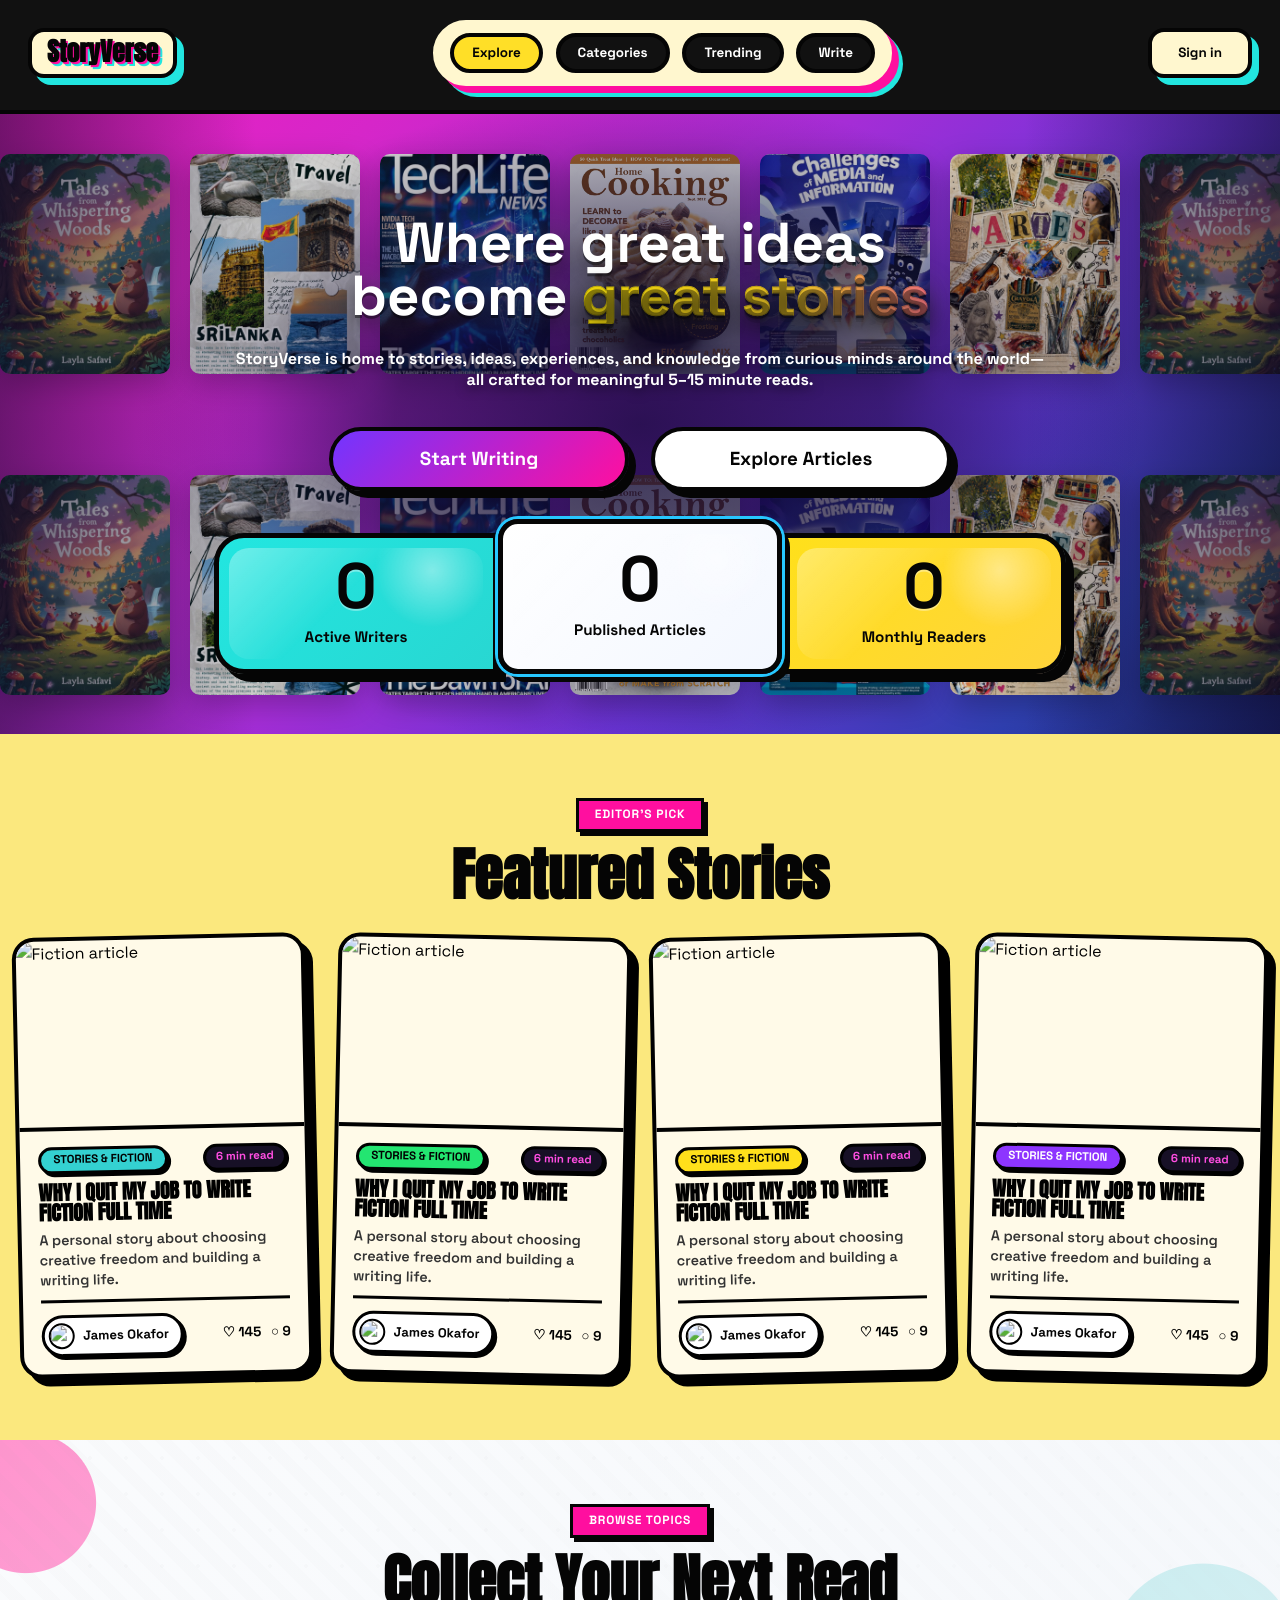
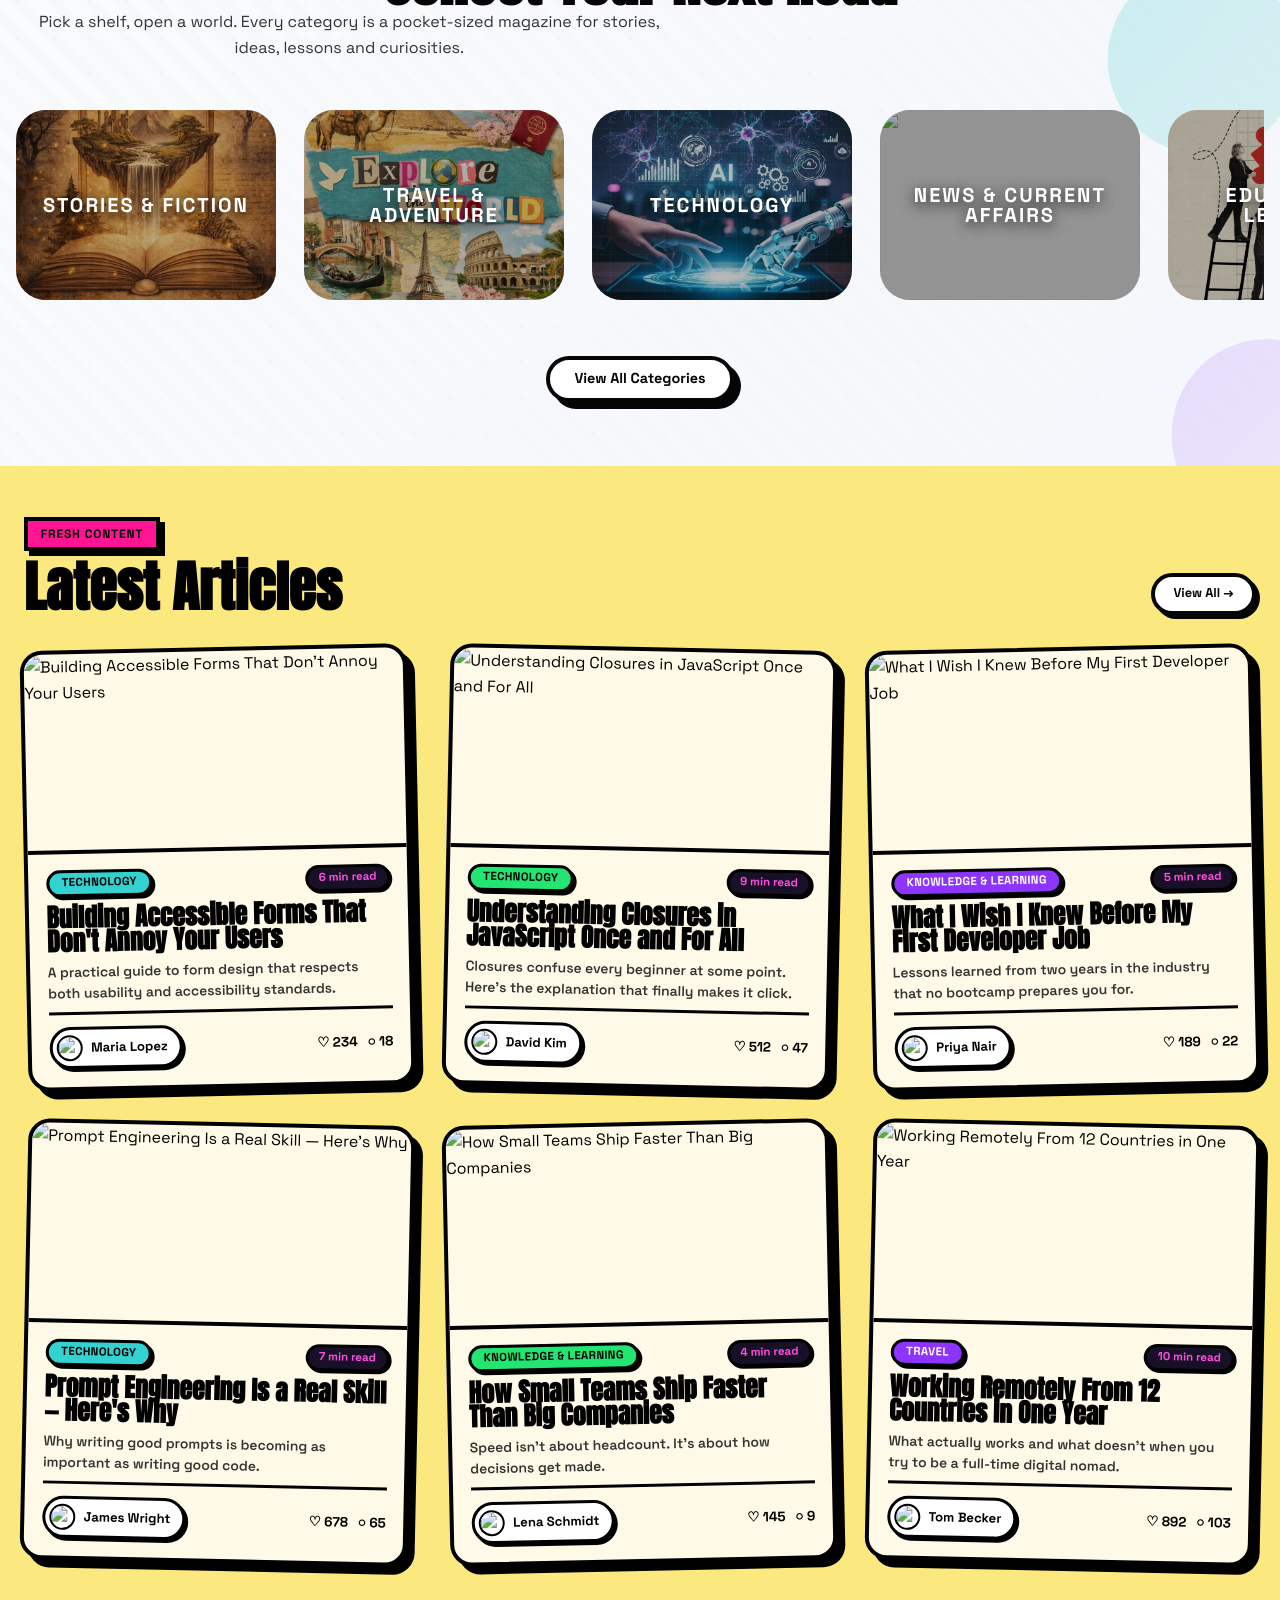
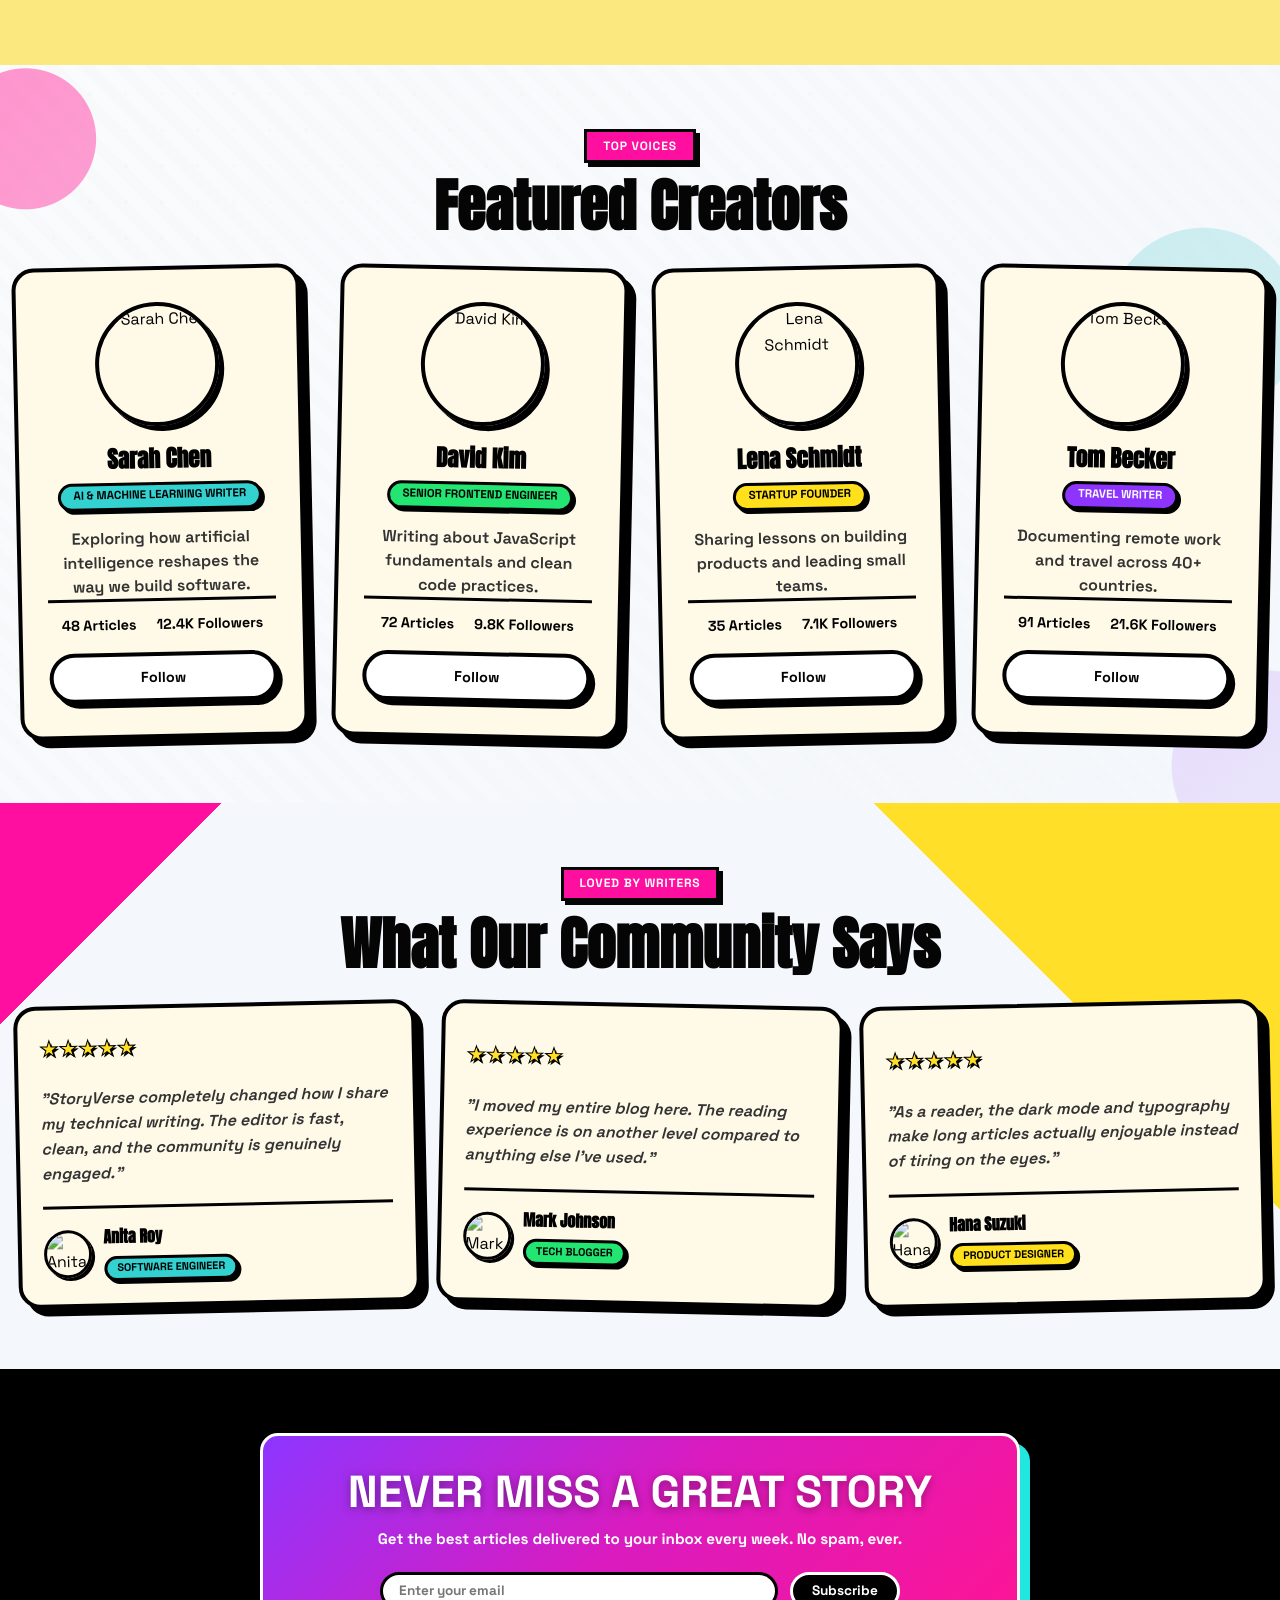
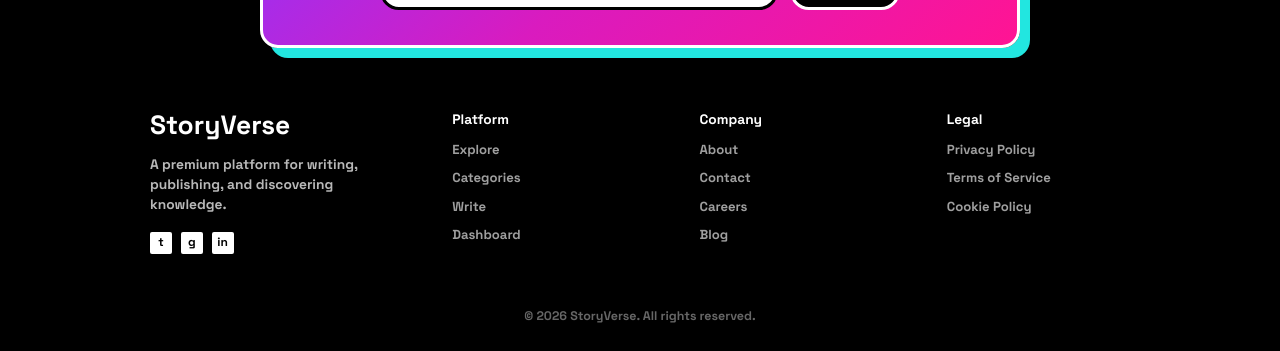
==== commit 10d008f5: "feat: implement major UI improvements and ongoing enhancements" ====
--- a/index.html
+++ b/index.html
@@ -1,5 +1,5 @@
 <!DOCTYPE html>
-<html lang="en" data-theme="light">
+<html lang="en">
 <head>
   <meta charset="UTF-8" />
   <meta name="viewport" content="width=device-width, initial-scale=1.0" />
@@ -20,91 +20,43 @@
 </head>
 
 <body>
-  <header class="navbar" id="mainNavbar">
-    <div class="navbar-container">
-      <a href="index.html" class="navbar-logo">
-        <div class="navbar-logo-icon"></div>
-        <span class="navbar-logo-text">StoryVerse</span>
-      </a>
-
-      <nav class="navbar-links" id="navbarLinks">
-        <a href="explore.html" class="navbar-link">Explore</a>
-        <a href="categories.html" class="navbar-link">Categories</a>
-        <a href="#" class="navbar-link">Trending</a>
-        <a href="write.html" class="navbar-link navbar-link--write">Write</a>
-      </nav>
-
-      <div class="navbar-actions">
-        <button class="navbar-icon-btn" id="searchToggleBtn" aria-label="Open search">
-          <svg width="20" height="20" viewBox="0 0 24 24" fill="none" stroke="currentColor" stroke-width="2.5">
-            <circle cx="11" cy="11" r="8"></circle>
-            <path d="m21 21-4.35-4.35"></path>
-          </svg>
+     <header class="navbar" id="mainNavbar">
+  <div class="navbar-container">
+    <div class="sub-container">
+
+   <a href="index.html" class="navbar-logo">
+      <div class="navbar-logo-icon"></div>
+      <span class="navbar-logo-text">StoryVerse</span>
+    </a>
+
+    <nav class="navbar-links" id="navbarLinks">
+      <a href="explore.html" class="navbar-link">Explore</a>
+      <a href="categories.html" class="navbar-link">Categories</a>
+      <a href="#" class="navbar-link">Trending</a>
+      <a href="write.html" class="navbar-link navbar-link--write">Write</a>
+    </nav>
+
+    <div class="navbar-actions">
+      <div class="navbar-auth" id="navbarAuthButtons">
+        <a href="login.html" class="btn btn--ghost btn--sm">Sign in</a>
+      </div>
+
+      <div class="navbar-user" id="navbarUserMenu" style="display: none;">
+        <button class="navbar-avatar-btn" id="userAvatarBtn" aria-label="User menu">
+          <img src="" alt="User avatar" class="navbar-avatar" id="navbarUserAvatar" />
+          <span class="navbar-username" id="navbarUsername"></span>
         </button>
-
-        <div class="navbar-auth" id="navbarAuthButtons">
-          <a href="login.html" class="btn btn--ghost btn--sm">Sign in</a>
-          <a href="register.html" class="btn btn--primary btn--sm">Get Started</a>
-        </div>
-
-        <div class="navbar-user" id="navbarUserMenu" style="display: none;">
-          <button class="navbar-avatar-btn" id="userAvatarBtn" aria-label="User menu">
-            <img src="" alt="User avatar" class="navbar-avatar" id="navbarUserAvatar" />
-            <span class="navbar-username" id="navbarUsername"></span>
-          </button>
-        </div>
-
-        <button class="navbar-hamburger" id="mobileMenuBtn" aria-label="Toggle mobile menu">
-          <span class="hamburger-line"></span>
-          <span class="hamburger-line"></span>
-          <span class="hamburger-line"></span>
-        </button>
-      </div>
-    </div>
-
-    <div class="navbar-mobile-menu" id="mobileMenu">
-      <nav class="mobile-nav-links">
-        <a href="explore.html" class="mobile-nav-link">Explore</a>
-        <a href="categories.html" class="mobile-nav-link">Categories</a>
-        <a href="#" class="mobile-nav-link">Trending</a>
-        <a href="write.html" class="mobile-nav-link">Write</a>
-      </nav>
-      <div class="mobile-nav-auth">
-        <a href="login.html" class="btn btn--ghost btn--full">Sign in</a>
-        <a href="register.html" class="btn btn--primary btn--full">Get Started</a>
-      </div>
-    </div>
-  </header>
-
-  <div class="search-overlay" id="searchOverlay">
-    <div class="search-overlay-container">
-      <div class="search-overlay-box">
-        <svg width="22" height="22" viewBox="0 0 24 24" fill="none" stroke="currentColor" stroke-width="2.5">
-          <circle cx="11" cy="11" r="8"></circle>
-          <path d="m21 21-4.35-4.35"></path>
-        </svg>
-        <input
-          type="text"
-          class="search-overlay-input"
-          id="searchOverlayInput"
-          placeholder="Search articles, topics, authors..."
-          autocomplete="off"
-        />
-        <button class="search-overlay-close" id="searchCloseBtn" aria-label="Close search">
-          <svg width="22" height="22" viewBox="0 0 24 24" fill="none" stroke="currentColor" stroke-width="2.5">
-            <path d="M18 6 6 18M6 6l12 12"></path>
-          </svg>
-        </button>
-      </div>
-      <p class="search-overlay-hint">Press <kbd>ESC</kbd> to close</p>
-    </div>
-  </div>
+      </div>
+    </div>
+  </div>
+
+    </div>
+   
+</header>
 
   <main class="main-content" id="mainContent">
     <section class="hero-section">
-      <div class="hero-blob hero-blob--1"></div>
-      <div class="hero-blob hero-blob--2"></div>
-      <div class="hero-blob hero-blob--3"></div>
+     
       
      <!-- NEW: scrolling covers marquee background - 2 rows -->
 <div class="hero-marquee" aria-hidden="true">
@@ -147,14 +99,11 @@
 
 
       <div class="hero-content">
-        <div class="hero-badge">
-          <span class="hero-badge-dot"></span>
-          Join 50,000+ writers and readers
-        </div>
+       
 
         <h1 class="hero-headline">
-          Where great ideas become <span class="text-gradient">great stories</span>
-        </h1>
+  Where great ideas <br />become <span class="text-gradient">great stories</span>
+</h1>
 
         <p class="hero-subtext">
           StoryVerse is home to stories, ideas, experiences, and knowledge from curious minds around the world—all crafted for meaningful 5–15 minute reads.
@@ -181,384 +130,266 @@
         </div>
       </div>
     </section>
-
-    <section class="featured-section">
-      <div class="container">
-        <div class="section-header">
-          <span class="section-label">Editor's Pick</span>
-          <h2 class="section-title">Featured Story</h2>
-        </div>
-
-        <a href="article.html" class="featured-card">
-          <div class="featured-card-image">
-            <img src="https://images.unsplash.com/photo-1555066931-4365d14bab8c?w=900&q=80" alt="Featured article cover" />
-          </div>
-
-          <div class="featured-card-content">
-            <span class="badge badge--primary">Artificial Intelligence</span>
-            <h3 class="featured-card-title">How Large Language Models Are Quietly Rewriting Software Engineering</h3>
-            <p class="featured-card-excerpt">
-              From autocomplete to autonomous agents, AI is changing how developers think,
-              build, and ship. We explore what this means for the next decade of software.
-            </p>
-
-            <div class="featured-card-meta">
-              <img src="https://i.pravatar.cc/80?img=12" alt="Sarah Chen" class="featured-card-avatar" />
-              <div>
-                <span class="featured-card-author">Sarah Chen</span>
-                <span class="featured-card-details">8 min read - June 24, 2026</span>
-              </div>
-            </div>
-          </div>
-        </a>
-      </div>
-    </section>
+  <!-- =============================================
+       FEATURED ARTICLES SECTION
+       ============================================= -->
+  <section class="featured-section">
+    <div class="container">
+
+      <div class="section-header">
+        <span class="section-label">Editor's Pick</span>
+        <h2 class="section-title">Featured Stories</h2>
+      </div>
+
+      <!-- 4 featured cards grid -->
+      <div class="featured-small-grid">
+
+       <a href="article.html" class="featured-small-card">
+  <div class="featured-small-card-image">
+    <img src="https://images.unsplash.com/photo-1455390582262-044cdead277a?w=500&q=80" alt="Fiction article" />
+  </div>
+
+  <div class="featured-small-card-body">
+    <div class="featured-small-card-topline">
+      <span class="featured-small-card-category">Stories & Fiction</span>
+      <span class="featured-small-card-time">6 min read</span>
+    </div>
+
+    <h3 class="featured-small-card-title">
+      Why I Quit My Job to Write Fiction Full Time
+    </h3>
+
+    <p class="featured-small-card-excerpt">
+      A personal story about choosing creative freedom and building a writing life.
+    </p>
+
+    <div class="featured-small-card-meta">
+      <div class="featured-small-card-author-pill">
+        <img src="https://i.pravatar.cc/28?img=53" alt="James Okafor" />
+        <span>James Okafor</span>
+      </div>
+
+      <div class="featured-small-card-stats">
+        <span>♡ 145</span>
+        <span>○ 9</span>
+      </div>
+    </div>
+  </div>
+</a>
+
+       <a href="article.html" class="featured-small-card">
+  <div class="featured-small-card-image">
+    <img src="https://images.unsplash.com/photo-1455390582262-044cdead277a?w=500&q=80" alt="Fiction article" />
+  </div>
+
+  <div class="featured-small-card-body">
+    <div class="featured-small-card-topline">
+      <span class="featured-small-card-category">Stories & Fiction</span>
+      <span class="featured-small-card-time">6 min read</span>
+    </div>
+
+    <h3 class="featured-small-card-title">
+      Why I Quit My Job to Write Fiction Full Time
+    </h3>
+
+    <p class="featured-small-card-excerpt">
+      A personal story about choosing creative freedom and building a writing life.
+    </p>
+
+    <div class="featured-small-card-meta">
+      <div class="featured-small-card-author-pill">
+        <img src="https://i.pravatar.cc/28?img=53" alt="James Okafor" />
+        <span>James Okafor</span>
+      </div>
+
+      <div class="featured-small-card-stats">
+        <span>♡ 145</span>
+        <span>○ 9</span>
+      </div>
+    </div>
+  </div>
+</a>
+
+      <a href="article.html" class="featured-small-card">
+  <div class="featured-small-card-image">
+    <img src="https://images.unsplash.com/photo-1455390582262-044cdead277a?w=500&q=80" alt="Fiction article" />
+  </div>
+
+  <div class="featured-small-card-body">
+    <div class="featured-small-card-topline">
+      <span class="featured-small-card-category">Stories & Fiction</span>
+      <span class="featured-small-card-time">6 min read</span>
+    </div>
+
+    <h3 class="featured-small-card-title">
+      Why I Quit My Job to Write Fiction Full Time
+    </h3>
+
+    <p class="featured-small-card-excerpt">
+      A personal story about choosing creative freedom and building a writing life.
+    </p>
+
+    <div class="featured-small-card-meta">
+      <div class="featured-small-card-author-pill">
+        <img src="https://i.pravatar.cc/28?img=53" alt="James Okafor" />
+        <span>James Okafor</span>
+      </div>
+
+      <div class="featured-small-card-stats">
+        <span>♡ 145</span>
+        <span>○ 9</span>
+      </div>
+    </div>
+  </div>
+</a>
+
+      <a href="article.html" class="featured-small-card">
+  <div class="featured-small-card-image">
+    <img src="https://images.unsplash.com/photo-1455390582262-044cdead277a?w=500&q=80" alt="Fiction article" />
+  </div>
+
+  <div class="featured-small-card-body">
+    <div class="featured-small-card-topline">
+      <span class="featured-small-card-category">Stories & Fiction</span>
+      <span class="featured-small-card-time">6 min read</span>
+    </div>
+
+    <h3 class="featured-small-card-title">
+      Why I Quit My Job to Write Fiction Full Time
+    </h3>
+
+    <p class="featured-small-card-excerpt">
+      A personal story about choosing creative freedom and building a writing life.
+    </p>
+
+    <div class="featured-small-card-meta">
+      <div class="featured-small-card-author-pill">
+        <img src="https://i.pravatar.cc/28?img=53" alt="James Okafor" />
+        <span>James Okafor</span>
+      </div>
+
+      <div class="featured-small-card-stats">
+        <span>♡ 145</span>
+        <span>○ 9</span>
+      </div>
+    </div>
+  </div>
+</a>
+
+      </div>
+
+    </div>
+  </section>
 
     <section class="categories-section">
       <div class="container">
-        <div class="section-header">
-          <span class="section-label">Browse Topics</span>
-          <h2 class="section-title">Trending Categories</h2>
-        </div>
+       <div class="section-header categories-header">
+  <span class="section-label categories-label">Browse Topics</span>
+  <h2 class="section-title categories-title">Collect Your Next Read</h2>
+  <p class="categories-subtitle">
+    Pick a shelf, open a world. Every category is a pocket-sized magazine for stories, ideas, lessons and curiosities.
+  </p>
+  <span class="categories-title-line"></span>
+</div>
+
+   
 
        <div class="categories-marquee">
   <div class="categories-track">
 
-    <!-- ============ SET 1 ============ -->
-    <a href="categories.html?topic=stories" class="category-card">
-      <div class="category-card-icon category-card-icon--pink">
-        <svg width="22" height="22" viewBox="0 0 24 24" fill="none" stroke="currentColor" stroke-width="2">
-          <path d="M2 3h6a4 4 0 0 1 4 4v14a3 3 0 0 0-3-3H2z"/>
-          <path d="M22 3h-6a4 4 0 0 0-4 4v14a3 3 0 0 1 3-3h7z"/>
-        </svg>
-      </div>
-      <h3 class="category-card-name">Stories & Fiction</h3>
-      <p class="category-card-count">2,840 articles</p>
-    </a>
-
-    <a href="categories.html?topic=travel" class="category-card">
-      <div class="category-card-icon category-card-icon--cyan">
-        <svg width="22" height="22" viewBox="0 0 24 24" fill="none" stroke="currentColor" stroke-width="2">
-          <circle cx="12" cy="12" r="10"/>
-          <line x1="2" y1="12" x2="22" y2="12"/>
-          <path d="M12 2a15.3 15.3 0 0 1 0 20 15.3 15.3 0 0 1 0-20z"/>
-        </svg>
-      </div>
-      <h3 class="category-card-name">Travel</h3>
-      <p class="category-card-count">1,230 articles</p>
-    </a>
-
-    <a href="categories.html?topic=business" class="category-card">
-      <div class="category-card-icon category-card-icon--yellow">
-        <svg width="22" height="22" viewBox="0 0 24 24" fill="none" stroke="currentColor" stroke-width="2">
-          <rect x="2" y="7" width="20" height="14" rx="2"/>
-          <path d="M16 21V5a2 2 0 0 0-2-2h-4a2 2 0 0 0-2 2v16"/>
-        </svg>
-      </div>
-      <h3 class="category-card-name">Business</h3>
-      <p class="category-card-count">1,890 articles</p>
-    </a>
-
-    <a href="categories.html?topic=marketing" class="category-card">
-      <div class="category-card-icon category-card-icon--orange">
-        <svg width="22" height="22" viewBox="0 0 24 24" fill="none" stroke="currentColor" stroke-width="2">
-          <line x1="18" y1="20" x2="18" y2="10"/>
-          <line x1="12" y1="20" x2="12" y2="4"/>
-          <line x1="6" y1="20" x2="6" y2="14"/>
-        </svg>
-      </div>
-      <h3 class="category-card-name">Marketing</h3>
-      <p class="category-card-count">980 articles</p>
-    </a>
-
-    <a href="categories.html?topic=technology" class="category-card">
-      <div class="category-card-icon category-card-icon--indigo">
-        <svg width="22" height="22" viewBox="0 0 24 24" fill="none" stroke="currentColor" stroke-width="2">
-          <rect x="2" y="3" width="20" height="14" rx="2"/>
-          <line x1="8" y1="21" x2="16" y2="21"/>
-          <line x1="12" y1="17" x2="12" y2="21"/>
-        </svg>
-      </div>
-      <h3 class="category-card-name">Technology</h3>
-      <p class="category-card-count">4,120 articles</p>
-    </a>
-
-    <a href="categories.html?topic=news" class="category-card">
-      <div class="category-card-icon category-card-icon--red">
-        <svg width="22" height="22" viewBox="0 0 24 24" fill="none" stroke="currentColor" stroke-width="2">
-          <path d="M4 22h16a2 2 0 0 0 2-2V4a2 2 0 0 0-2-2H8a2 2 0 0 0-2 2v16a2 2 0 0 0-2 2zm0 0a2 2 0 0 1-2-2v-9c0-1.1.9-2 2-2h2"/>
-          <line x1="12" y1="6" x2="16" y2="6"/>
-          <line x1="12" y1="10" x2="16" y2="10"/>
-          <line x1="12" y1="14" x2="16" y2="14"/>
-        </svg>
-      </div>
-      <h3 class="category-card-name">News & Current Affairs</h3>
-      <p class="category-card-count">760 articles</p>
-    </a>
-
-    <a href="categories.html?topic=knowledge" class="category-card">
-      <div class="category-card-icon category-card-icon--purple">
-        <svg width="22" height="22" viewBox="0 0 24 24" fill="none" stroke="currentColor" stroke-width="2">
-          <path d="M9 18V5l12-2v13"/>
-          <circle cx="6" cy="18" r="3"/>
-          <circle cx="18" cy="16" r="3"/>
-        </svg>
-      </div>
-      <h3 class="category-card-name">Knowledge & Learning</h3>
-      <p class="category-card-count">2,340 articles</p>
-    </a>
-
-    <a href="categories.html?topic=health" class="category-card">
-      <div class="category-card-icon category-card-icon--green">
-        <svg width="22" height="22" viewBox="0 0 24 24" fill="none" stroke="currentColor" stroke-width="2">
-          <path d="M20.84 4.61a5.5 5.5 0 0 0-7.78 0L12 5.67l-1.06-1.06a5.5 5.5 0 0 0-7.78 7.78l1.06 1.06L12 21.23l7.78-7.78 1.06-1.06a5.5 5.5 0 0 0 0-7.78z"/>
-        </svg>
-      </div>
-      <h3 class="category-card-name">Health & Wellness</h3>
-      <p class="category-card-count">1,140 articles</p>
-    </a>
-
-    <a href="categories.html?topic=art" class="category-card">
-      <div class="category-card-icon category-card-icon--pink">
-        <svg width="22" height="22" viewBox="0 0 24 24" fill="none" stroke="currentColor" stroke-width="2">
-          <circle cx="12" cy="12" r="10"/>
-          <path d="M8.56 2.75c4.37 6.03 6.02 9.42 8.03 17.72m2.54-15.38c-3.72 4.35-8.94 5.66-16.88 5.85m19.5 1.9c-3.5-.93-6.63-.82-8.94 0-2.58.92-5.01 2.86-7.44 6.32"/>
-        </svg>
-      </div>
-      <h3 class="category-card-name">Art & Creativity</h3>
-      <p class="category-card-count">870 articles</p>
-    </a>
-
-    <a href="categories.html?topic=food" class="category-card">
-      <div class="category-card-icon category-card-icon--orange">
-        <svg width="22" height="22" viewBox="0 0 24 24" fill="none" stroke="currentColor" stroke-width="2">
-          <path d="M18 8h1a4 4 0 0 1 0 8h-1"/>
-          <path d="M2 8h16v9a4 4 0 0 1-4 4H6a4 4 0 0 1-4-4V8z"/>
-          <line x1="6" y1="1" x2="6" y2="4"/>
-          <line x1="10" y1="1" x2="10" y2="4"/>
-          <line x1="14" y1="1" x2="14" y2="4"/>
-        </svg>
-      </div>
-      <h3 class="category-card-name">Food & Cooking</h3>
-      <p class="category-card-count">650 articles</p>
-    </a>
-
-    <a href="categories.html?topic=lifestyle" class="category-card">
-      <div class="category-card-icon category-card-icon--cyan">
-        <svg width="22" height="22" viewBox="0 0 24 24" fill="none" stroke="currentColor" stroke-width="2">
-          <path d="M12 22s8-4 8-10V5l-8-3-8 3v7c0 6 8 10 8 10z"/>
-        </svg>
-      </div>
-      <h3 class="category-card-name">Lifestyle</h3>
-      <p class="category-card-count">1,020 articles</p>
-    </a>
-
-    <a href="categories.html?topic=history" class="category-card">
-      <div class="category-card-icon category-card-icon--indigo">
-        <svg width="22" height="22" viewBox="0 0 24 24" fill="none" stroke="currentColor" stroke-width="2">
-          <path d="M12 22V12m0 0C12 6 6 2 6 2s0 4 2 6m4 4c0-6 6-10 6-10s0 4-2 6"/>
-          <circle cx="12" cy="12" r="2"/>
-        </svg>
-      </div>
-      <h3 class="category-card-name">History & Culture</h3>
-      <p class="category-card-count">540 articles</p>
-    </a>
-
-    <a href="categories.html?topic=opinions" class="category-card">
-      <div class="category-card-icon category-card-icon--purple">
-        <svg width="22" height="22" viewBox="0 0 24 24" fill="none" stroke="currentColor" stroke-width="2">
-          <path d="M21 15a2 2 0 0 1-2 2H7l-4 4V5a2 2 0 0 1 2-2h14a2 2 0 0 1 2 2z"/>
-        </svg>
-      </div>
-      <h3 class="category-card-name">Opinions & Perspectives</h3>
-      <p class="category-card-count">430 articles</p>
-    </a>
-
-    <a href="categories.html?topic=ideas" class="category-card">
-      <div class="category-card-icon category-card-icon--yellow">
-        <svg width="22" height="22" viewBox="0 0 24 24" fill="none" stroke="currentColor" stroke-width="2">
-          <line x1="12" y1="2" x2="12" y2="6"/>
-          <line x1="12" y1="18" x2="12" y2="22"/>
-          <line x1="4.93" y1="4.93" x2="7.76" y2="7.76"/>
-          <line x1="16.24" y1="16.24" x2="19.07" y2="19.07"/>
-          <line x1="2" y1="12" x2="6" y2="12"/>
-          <line x1="18" y1="12" x2="22" y2="12"/>
-          <line x1="4.93" y1="19.07" x2="7.76" y2="16.24"/>
-          <line x1="16.24" y1="7.76" x2="19.07" y2="4.93"/>
-        </svg>
-      </div>
-      <h3 class="category-card-name">Ideas & Innovation</h3>
-      <p class="category-card-count">390 articles</p>
-    </a>
-
-    <!-- ============ SET 2 (duplicate — required for seamless loop) ============ -->
-    <a href="categories.html?topic=stories" class="category-card">
-      <div class="category-card-icon category-card-icon--pink">
-        <svg width="22" height="22" viewBox="0 0 24 24" fill="none" stroke="currentColor" stroke-width="2">
-          <path d="M2 3h6a4 4 0 0 1 4 4v14a3 3 0 0 0-3-3H2z"/>
-          <path d="M22 3h-6a4 4 0 0 0-4 4v14a3 3 0 0 1 3-3h7z"/>
-        </svg>
-      </div>
-      <h3 class="category-card-name">Stories & Fiction</h3>
-      <p class="category-card-count">2,840 articles</p>
-    </a>
-
-    <a href="categories.html?topic=travel" class="category-card">
-      <div class="category-card-icon category-card-icon--cyan">
-        <svg width="22" height="22" viewBox="0 0 24 24" fill="none" stroke="currentColor" stroke-width="2">
-          <circle cx="12" cy="12" r="10"/>
-          <line x1="2" y1="12" x2="22" y2="12"/>
-          <path d="M12 2a15.3 15.3 0 0 1 0 20 15.3 15.3 0 0 1 0-20z"/>
-        </svg>
-      </div>
-      <h3 class="category-card-name">Travel</h3>
-      <p class="category-card-count">1,230 articles</p>
-    </a>
-
-    <a href="categories.html?topic=business" class="category-card">
-      <div class="category-card-icon category-card-icon--yellow">
-        <svg width="22" height="22" viewBox="0 0 24 24" fill="none" stroke="currentColor" stroke-width="2">
-          <rect x="2" y="7" width="20" height="14" rx="2"/>
-          <path d="M16 21V5a2 2 0 0 0-2-2h-4a2 2 0 0 0-2 2v16"/>
-        </svg>
-      </div>
-      <h3 class="category-card-name">Business</h3>
-      <p class="category-card-count">1,890 articles</p>
-    </a>
-
-    <a href="categories.html?topic=marketing" class="category-card">
-      <div class="category-card-icon category-card-icon--orange">
-        <svg width="22" height="22" viewBox="0 0 24 24" fill="none" stroke="currentColor" stroke-width="2">
-          <line x1="18" y1="20" x2="18" y2="10"/>
-          <line x1="12" y1="20" x2="12" y2="4"/>
-          <line x1="6" y1="20" x2="6" y2="14"/>
-        </svg>
-      </div>
-      <h3 class="category-card-name">Marketing</h3>
-      <p class="category-card-count">980 articles</p>
-    </a>
-
-    <a href="categories.html?topic=technology" class="category-card">
-      <div class="category-card-icon category-card-icon--indigo">
-        <svg width="22" height="22" viewBox="0 0 24 24" fill="none" stroke="currentColor" stroke-width="2">
-          <rect x="2" y="3" width="20" height="14" rx="2"/>
-          <line x1="8" y1="21" x2="16" y2="21"/>
-          <line x1="12" y1="17" x2="12" y2="21"/>
-        </svg>
-      </div>
-      <h3 class="category-card-name">Technology</h3>
-      <p class="category-card-count">4,120 articles</p>
-    </a>
-
-    <a href="categories.html?topic=news" class="category-card">
-      <div class="category-card-icon category-card-icon--red">
-        <svg width="22" height="22" viewBox="0 0 24 24" fill="none" stroke="currentColor" stroke-width="2">
-          <path d="M4 22h16a2 2 0 0 0 2-2V4a2 2 0 0 0-2-2H8a2 2 0 0 0-2 2v16a2 2 0 0 0-2 2zm0 0a2 2 0 0 1-2-2v-9c0-1.1.9-2 2-2h2"/>
-          <line x1="12" y1="6" x2="16" y2="6"/>
-          <line x1="12" y1="10" x2="16" y2="10"/>
-          <line x1="12" y1="14" x2="16" y2="14"/>
-        </svg>
-      </div>
-      <h3 class="category-card-name">News & Current Affairs</h3>
-      <p class="category-card-count">760 articles</p>
-    </a>
-
-    <a href="categories.html?topic=knowledge" class="category-card">
-      <div class="category-card-icon category-card-icon--purple">
-        <svg width="22" height="22" viewBox="0 0 24 24" fill="none" stroke="currentColor" stroke-width="2">
-          <path d="M9 18V5l12-2v13"/>
-          <circle cx="6" cy="18" r="3"/>
-          <circle cx="18" cy="16" r="3"/>
-        </svg>
-      </div>
-      <h3 class="category-card-name">Knowledge & Learning</h3>
-      <p class="category-card-count">2,340 articles</p>
-    </a>
-
-    <a href="categories.html?topic=health" class="category-card">
-      <div class="category-card-icon category-card-icon--green">
-        <svg width="22" height="22" viewBox="0 0 24 24" fill="none" stroke="currentColor" stroke-width="2">
-          <path d="M20.84 4.61a5.5 5.5 0 0 0-7.78 0L12 5.67l-1.06-1.06a5.5 5.5 0 0 0-7.78 7.78l1.06 1.06L12 21.23l7.78-7.78 1.06-1.06a5.5 5.5 0 0 0 0-7.78z"/>
-        </svg>
-      </div>
-      <h3 class="category-card-name">Health & Wellness</h3>
-      <p class="category-card-count">1,140 articles</p>
-    </a>
-
-    <a href="categories.html?topic=art" class="category-card">
-      <div class="category-card-icon category-card-icon--pink">
-        <svg width="22" height="22" viewBox="0 0 24 24" fill="none" stroke="currentColor" stroke-width="2">
-          <circle cx="12" cy="12" r="10"/>
-          <path d="M8.56 2.75c4.37 6.03 6.02 9.42 8.03 17.72m2.54-15.38c-3.72 4.35-8.94 5.66-16.88 5.85m19.5 1.9c-3.5-.93-6.63-.82-8.94 0-2.58.92-5.01 2.86-7.44 6.32"/>
-        </svg>
-      </div>
-      <h3 class="category-card-name">Art & Creativity</h3>
-      <p class="category-card-count">870 articles</p>
-    </a>
-
-    <a href="categories.html?topic=food" class="category-card">
-      <div class="category-card-icon category-card-icon--orange">
-        <svg width="22" height="22" viewBox="0 0 24 24" fill="none" stroke="currentColor" stroke-width="2">
-          <path d="M18 8h1a4 4 0 0 1 0 8h-1"/>
-          <path d="M2 8h16v9a4 4 0 0 1-4 4H6a4 4 0 0 1-4-4V8z"/>
-          <line x1="6" y1="1" x2="6" y2="4"/>
-          <line x1="10" y1="1" x2="10" y2="4"/>
-          <line x1="14" y1="1" x2="14" y2="4"/>
-        </svg>
-      </div>
-      <h3 class="category-card-name">Food & Cooking</h3>
-      <p class="category-card-count">650 articles</p>
-    </a>
-
-    <a href="categories.html?topic=lifestyle" class="category-card">
-      <div class="category-card-icon category-card-icon--cyan">
-        <svg width="22" height="22" viewBox="0 0 24 24" fill="none" stroke="currentColor" stroke-width="2">
-          <path d="M12 22s8-4 8-10V5l-8-3-8 3v7c0 6 8 10 8 10z"/>
-        </svg>
-      </div>
-      <h3 class="category-card-name">Lifestyle</h3>
-      <p class="category-card-count">1,020 articles</p>
-    </a>
-
-    <a href="categories.html?topic=history" class="category-card">
-      <div class="category-card-icon category-card-icon--indigo">
-        <svg width="22" height="22" viewBox="0 0 24 24" fill="none" stroke="currentColor" stroke-width="2">
-          <path d="M12 22V12m0 0C12 6 6 2 6 2s0 4 2 6m4 4c0-6 6-10 6-10s0 4-2 6"/>
-          <circle cx="12" cy="12" r="2"/>
-        </svg>
-      </div>
-      <h3 class="category-card-name">History & Culture</h3>
-      <p class="category-card-count">540 articles</p>
-    </a>
-
-    <a href="categories.html?topic=opinions" class="category-card">
-      <div class="category-card-icon category-card-icon--purple">
-        <svg width="22" height="22" viewBox="0 0 24 24" fill="none" stroke="currentColor" stroke-width="2">
-          <path d="M21 15a2 2 0 0 1-2 2H7l-4 4V5a2 2 0 0 1 2-2h14a2 2 0 0 1 2 2z"/>
-        </svg>
-      </div>
-      <h3 class="category-card-name">Opinions & Perspectives</h3>
-      <p class="category-card-count">430 articles</p>
-    </a>
-
-    <a href="categories.html?topic=ideas" class="category-card">
-      <div class="category-card-icon category-card-icon--yellow">
-        <svg width="22" height="22" viewBox="0 0 24 24" fill="none" stroke="currentColor" stroke-width="2">
-          <line x1="12" y1="2" x2="12" y2="6"/>
-          <line x1="12" y1="18" x2="12" y2="22"/>
-          <line x1="4.93" y1="4.93" x2="7.76" y2="7.76"/>
-          <line x1="16.24" y1="16.24" x2="19.07" y2="19.07"/>
-          <line x1="2" y1="12" x2="6" y2="12"/>
-          <line x1="18" y1="12" x2="22" y2="12"/>
-          <line x1="4.93" y1="19.07" x2="7.76" y2="16.24"/>
-          <line x1="16.24" y1="7.76" x2="19.07" y2="4.93"/>
-        </svg>
-      </div>
-      <h3 class="category-card-name">Ideas & Innovation</h3>
-      <p class="category-card-count">390 articles</p>
-    </a>
-
-  </div>
+  <!-- SET 1 -->
+  <a href="categories.html?topic=stories" class="category-card">
+    <img class="category-card-bg" src="assets/images/stories.jpg" alt="" />
+    <h3 class="category-card-name">Stories & Fiction</h3>
+  </a>
+
+  <a href="categories.html?topic=travel" class="category-card">
+    <img class="category-card-bg" src="assets/images/travel.jpg" alt="" />
+    <h3 class="category-card-name">Travel & Adventure</h3>
+  </a>
+
+  <a href="categories.html?topic=technology" class="category-card">
+    <img class="category-card-bg" src="assets/images/technology.jpg" alt="" />
+    <h3 class="category-card-name">Technology</h3>
+  </a>
+
+  <a href="categories.html?topic=news" class="category-card">
+    <img class="category-card-bg" src="assets/images/news.png" alt="" />
+    <h3 class="category-card-name">News & Current Affairs</h3>
+  </a>
+
+  <a href="categories.html?topic=knowledge" class="category-card">
+    <img class="category-card-bg" src="assets/images/education.jpg" alt="" />
+    <h3 class="category-card-name">Education & Learning</h3>
+  </a>
+
+  <a href="categories.html?topic=health" class="category-card">
+    <img class="category-card-bg" src="assets/images/health.jpg" alt="" />
+    <h3 class="category-card-name">Health & Wellness</h3>
+  </a>
+
+  <a href="categories.html?topic=art" class="category-card">
+    <img class="category-card-bg" src="assets/images/arts.jpg" alt="" />
+    <h3 class="category-card-name">Arts & Culture</h3>
+  </a>
+
+  <a href="categories.html?topic=lifestyle" class="category-card">
+    <img class="category-card-bg" src="assets/images/lifestyle.jpg" alt="" />
+    <h3 class="category-card-name">Lifestyle & Society</h3>
+  </a>
+
+  <a href="categories.html?topic=ideas" class="category-card">
+    <img class="category-card-bg" src="assets/images/ideas.jpg" alt="" />
+    <h3 class="category-card-name">Ideas & Perspectives</h3>
+  </a>
+
+  <!-- SET 2 — exact duplicate for seamless loop -->
+ <a href="categories.html?topic=stories" class="category-card">
+    <img class="category-card-bg" src="assets/images/stories.jpg" alt="" />
+    <h3 class="category-card-name">Stories & Fiction</h3>
+  </a>
+
+  <a href="categories.html?topic=travel" class="category-card">
+    <img class="category-card-bg" src="assets/images/travel.jpg" alt="" />
+    <h3 class="category-card-name">Travel & Adventure</h3>
+  </a>
+
+  <a href="categories.html?topic=technology" class="category-card">
+    <img class="category-card-bg" src="assets/images/technology.jpg" alt="" />
+    <h3 class="category-card-name">Technology</h3>
+  </a>
+
+  <a href="categories.html?topic=news" class="category-card">
+    <img class="category-card-bg" src="assets/images/news.png" alt="" />
+    <h3 class="category-card-name">News & Current Affairs</h3>
+  </a>
+
+  <a href="categories.html?topic=knowledge" class="category-card">
+    <img class="category-card-bg" src="assets/images/education.jpg" alt="" />
+    <h3 class="category-card-name">Education & Learning</h3>
+  </a>
+
+  <a href="categories.html?topic=health" class="category-card">
+    <img class="category-card-bg" src="assets/images/health.jpg" alt="" />
+    <h3 class="category-card-name">Health & Wellness</h3>
+  </a>
+
+  <a href="categories.html?topic=art" class="category-card">
+    <img class="category-card-bg" src="assets/images/arts.jpg" alt="" />
+    <h3 class="category-card-name">Arts & Culture</h3>
+  </a>
+
+  <a href="categories.html?topic=lifestyle" class="category-card">
+    <img class="category-card-bg" src="assets/images/lifestyle.jpg" alt="" />
+    <h3 class="category-card-name">Lifestyle & Society</h3>
+  </a>
+
+  <a href="categories.html?topic=ideas" class="category-card">
+    <img class="category-card-bg" src="assets/images/ideas.jpg" alt="" />
+    <h3 class="category-card-name">Ideas & Perspectives</h3>
+  </a>
+
+</div>
 </div>
 
         <div class="categories-view-all">
--- a/css/variables.css
+++ b/css/variables.css
@@ -149,30 +149,3 @@
   --texture-dots: radial-gradient(circle, rgba(5, 5, 5, 0.09) 1px, transparent 1px);
 }
 
-[data-theme="dark"] {
-  --color-bg-primary: #111111;
-  --color-bg-secondary: #191919;
-  --color-bg-tertiary: #222222;
-  --color-bg-hover: #2b2b2b;
-
-  --color-text-primary: #ffffff;
-  --color-text-secondary: #e7e7e7;
-  --color-text-muted: #a8adbb;
-  --color-text-inverse: #050505;
-
-  --color-border: #ffffff;
-  --color-border-light: #343434;
-
-  --border: 4px solid var(--color-white);
-  --border-heavy: 7px solid var(--color-white);
-
-  --shadow-sm: 4px 4px 0 var(--color-white);
-  --shadow-md: 7px 7px 0 var(--color-white);
-  --shadow-lg: 10px 10px 0 var(--color-white);
-  --shadow-xl: 14px 14px 0 var(--color-white);
-
-  --shadow-card: 8px 8px 0 var(--color-white);
-  --shadow-card-hover: 11px 11px 0 var(--color-white);
-
-  --color-primary-light: rgba(139, 53, 255, 0.24);
-}
--- a/css/navbar.css
+++ b/css/navbar.css
@@ -1,575 +1,286 @@
 /* ============================================
    STORYVERSE - NAVBAR
-   Clean final version
+   With sub-container padding fix
    ============================================ */
 
+html,
+body {
+  margin: 0;
+  padding: 0;
+}
+
+.navbar,
+.navbar + *,
+.navbar + main,
+.navbar + section,
+.navbar + .hero,
+.navbar + .hero-section,
+.navbar + .home-hero {
+  margin-top: 0 !important;
+  padding-top: 0 !important;
+}
+
 .navbar {
-  position: fixed;
-  inset: 0 0 auto;
-  height: var(--navbar-height);
-  min-height: 104px;
-  z-index: var(--z-sticky);
-  background: rgba(255, 255, 255, 0.94);
-  border-bottom: 3px solid rgba(5, 5, 5, 0.08);
-  backdrop-filter: blur(16px);
-  transition: var(--transition-base);
-}
-
-.navbar--scrolled {
-  border-bottom: var(--border);
-  box-shadow: 0 7px 0 var(--color-black);
-}
-
-[data-theme="dark"] .navbar {
-  background: rgba(17, 17, 17, 0.94);
-}
-
+  width: 100%;
+  z-index: var(--z-sticky, 50);
+  background: #111111;
+  border-bottom: 4px solid #050505;
+}
+
+.navbar *,
+.navbar *::before,
+.navbar *::after {
+  box-sizing: border-box;
+}
+
+/* Outer container only controls page width + vertical padding */
 .navbar-container {
-  width: min(100% - 32px, var(--max-width-xl));
-  height: 100%;
-  min-height: 104px;
+  width: min(calc(100% - 28px), var(--max-width-xl, 1320px));
+  min-height: 106px;
   margin: 0 auto;
+  padding: 20px 14px 24px;
+}
+
+/* Inner container controls one-row layout */
+.sub-container {
+  width: 100%;
   display: flex;
   align-items: center;
   justify-content: space-between;
-  gap: var(--space-6);
-}
-
-/* ============================================
-   LOGO - organic paint-splash mark + bubble wordmark
-   ============================================ */
+  gap: clamp(14px, 2vw, 30px);
+  flex-wrap: nowrap;
+}
+
+/* Logo */
 
 .navbar-logo {
-  display: flex;
-  align-items: center;
-  gap: var(--space-2);
-  flex-shrink: 0;
-  color: var(--color-black);
-}
-
-.navbar-logo:hover {
-  color: var(--color-black);
-}
-
-/* Organic paint-splash blob (no hard black border, soft irregular edges) */
+  flex: 0 0 auto;
+  min-height: 50px;
+  padding: 0 15px;
+  display: inline-flex;
+  align-items: center;
+  color: #050505;
+  background: #fff7cf;
+  border: 4px solid #050505;
+  border-radius: 16px;
+  box-shadow: 7px 7px 0 #22e6e0;
+  text-decoration: none;
+}
+
 .navbar-logo-icon {
-  position: relative;
-  width: 54px;
-  height: 54px;
-  flex-shrink: 0;
-  display: flex;
+  display: none;
+}
+
+.navbar-logo-text {
+  font-family: var(--font-display, Impact, Haettenschweiler, "Arial Black", sans-serif);
+  font-size: clamp(1.35rem, 2vw, 2rem);
+  font-weight: 900;
+  line-height: 0.85;
+  letter-spacing: 0;
+  color: #050505;
+  text-shadow:
+    2px 2px 0 #ff0f9f,
+    4px 4px 0 #22e6e0;
+}
+
+/* Links */
+
+.navbar-links {
+  flex: 0 1 auto;
+  min-width: 0;
+  padding: 9px 13px;
+  display: inline-flex;
   align-items: center;
   justify-content: center;
-  background: radial-gradient(circle at 32% 28%, #ffd979 0%, #ffb627 50%, #ff9f1c 100%);
-  border-radius: 62% 38% 55% 45% / 45% 55% 42% 58%;
-  filter: drop-shadow(0 3px 4px rgba(255, 159, 28, 0.35));
-  transition: var(--transition-bounce);
-  overflow: visible;
-}
-
-/* small extra droplet, like the splash in the reference logo */
-.navbar-logo-icon::before {
-  content: "";
-  position: absolute;
-  top: -6px;
-  right: -2px;
-  width: 11px;
-  height: 11px;
-  background: #ffd979;
-  border-radius: 55% 45% 60% 40% / 50% 60% 40% 50%;
-}
-
-/* star in the middle */
-.navbar-logo-icon::after {
-  content: "";
-  position: absolute;
-  inset: 0;
-  margin: auto;
-  width: 20px;
-  height: 20px;
-  background: #6b1f7a;
-  clip-path: polygon(50% 0%, 61% 33%, 97% 33%, 68% 54%, 79% 90%, 50% 69%, 21% 90%, 32% 54%, 3% 33%, 39% 33%);
-}
-
-.navbar-logo-icon svg {
-  display: none;
-}
-
-.navbar-logo:hover .navbar-logo-icon {
-  transform: rotate(-6deg) scale(1.06);
-}
-
-/* Bold bubble wordmark with full outline, like the poster logo */
-.navbar-logo-text {
-  font-family: var(--font-display);
-  font-size: clamp(1.7rem, 2.6vw, 2.3rem);
-  font-weight: 900;
-  line-height: 0.9;
-  letter-spacing: -0.5px;
-  color: #6b1f7a;
-  -webkit-text-stroke: 6px #ffb627;
-  paint-order: stroke fill;
-  text-shadow: 2px 3px 0 rgba(0, 0, 0, 0.12);
-}
-
-.navbar-logo:hover .navbar-logo-text {
-  color: #ff0f9f;
-}
-
-.navbar-links,
-.navbar-menu {
-  display: flex;
+  gap: clamp(9px, 1vw, 14px);
+  background: #fff7cf;
+  border: 4px solid #fff7cf;
+  border-radius: 999px;
+  box-shadow:
+    7px 7px 0 #ff0f9f,
+    11px 11px 0 #22e6e0;
+}
+
+.navbar-link {
+  min-height: 40px;
+  padding: 0 clamp(18px, 1.35vw, 24px);
+  display: inline-flex;
   align-items: center;
   justify-content: center;
-  gap: 0.85rem;
-  flex: 1;
-}
-
-.navbar-actions,
-.navbar-auth {
-  display: flex;
-  align-items: center;
-  gap: var(--space-3);
-  flex-shrink: 0;
-}
-
-/* Main buttons */
-
-.navbar-link,
-.navbar-write-btn,
-.navbar-auth-link,
-.navbar-auth-btn,
-.navbar-link--write {
-  position: relative;
-  isolation: isolate;
-  min-height: 56px;
-  padding: 0 1.65rem;
-  display: inline-flex;
-  align-items: center;
-  justify-content: center;
-  gap: 0.65rem;
-  color: #050505;
+  color: #ffffff;
+  background: #111111;
   border: 4px solid #050505;
   border-radius: 999px;
-  box-shadow: 5px 5px 0 #050505;
-  font-size: 1rem;
+  font-size: clamp(0.84rem, 1vw, 0.95rem);
+  font-weight: 900;
+  line-height: 1;
+  letter-spacing: 0;
+  text-align: center;
+  text-decoration: none;
+  white-space: nowrap;
+}
+
+.navbar-links .navbar-link:first-child,
+.navbar-link.active,
+.navbar-link--active,
+.navbar-link[aria-current="page"] {
+  color: #050505;
+  background: #ffdf27;
+}
+
+.navbar-link:hover {
+  color: #050505;
+  background: #ffdf27;
+  transform: translateY(-1px);
+}
+
+/* Actions */
+
+.navbar-actions {
+  flex: 0 0 auto;
+  display: flex;
+  align-items: center;
+}
+
+.navbar-auth,
+.navbar-user {
+  display: flex;
+  align-items: center;
+}
+
+.navbar-auth .btn,
+.navbar-avatar-btn {
+  min-height: 50px;
+  padding: 0 26px;
+  display: inline-flex;
+  align-items: center;
+  justify-content: center;
+  color: #050505;
+  background: #fff7cf;
+  border: 4px solid #050505;
+  border-radius: 16px;
+  box-shadow: 7px 7px 0 #22e6e0;
+  font-size: clamp(0.84rem, 1vw, 1rem);
   font-weight: 900;
   line-height: 1;
   text-decoration: none;
-  transform: none;
-  outline: none;
-  transition:
-    background 0.18s ease,
-    border-color 0.18s ease,
-    color 0.18s ease,
-    box-shadow 0.18s ease,
-    transform 0.18s ease;
-}
-
-.navbar-links .navbar-link:nth-child(1),
-.navbar-menu .navbar-link:nth-child(1) {
-  background: #ffdf27;
-}
-
-.navbar-links .navbar-link:nth-child(2),
-.navbar-menu .navbar-link:nth-child(2) {
-  background: #34d958;
-}
-
-.navbar-links .navbar-link:nth-child(3),
-.navbar-menu .navbar-link:nth-child(3) {
-  background: #f56ac4;
-}
-
-.navbar-link--write,
-.navbar-write-btn,
-.navbar-links .navbar-link:nth-child(4),
-.navbar-menu .navbar-link:nth-child(4) {
-  background: #b56cff;
-  color: #050505;
-}
-
-.navbar-auth-link {
-  background: #ffffff;
-  color: #050505;
-}
-
-.navbar-auth-btn {
-  color: #ffffff;
-  background: linear-gradient(135deg, #7c3cff 0%, #ff0f9f 100%);
-}
-
-/* Thin double-border hover */
-
-.navbar-link::before,
-.navbar-write-btn::before,
-.navbar-auth-link::before,
-.navbar-auth-btn::before,
-.navbar-link--write::before,
-.navbar-link::after,
-.navbar-write-btn::after,
-.navbar-auth-link::after,
-.navbar-auth-btn::after,
-.navbar-link--write::after {
-  content: "";
-  position: absolute;
+  white-space: nowrap;
+}
+
+.navbar-avatar {
+  width: 36px;
+  height: 36px;
+  object-fit: cover;
+  border: 3px solid #050505;
   border-radius: 999px;
-  opacity: 0;
-  pointer-events: none;
-  transition: opacity 0.18s ease;
-}
-
-.navbar-link::before,
-.navbar-write-btn::before,
-.navbar-auth-link::before,
-.navbar-auth-btn::before,
-.navbar-link--write::before {
-  inset: -7px;
-  border: 2px solid #ff0f9f;
-}
-
-.navbar-link::after,
-.navbar-write-btn::after,
-.navbar-auth-link::after,
-.navbar-auth-btn::after,
-.navbar-link--write::after {
-  inset: -4px;
-  border: 2px solid #22e6e0;
-}
-
-.navbar-link:hover,
-.navbar-write-btn:hover,
-.navbar-auth-link:hover,
-.navbar-auth-btn:hover,
-.navbar-link--write:hover {
-  color: #050505;
-  background: #ffffff;
-  border-color: #050505;
-  box-shadow: 5px 5px 0 #050505;
-  transform: scale(1.04);
-}
-
-.navbar-link:hover::before,
-.navbar-link:hover::after,
-.navbar-write-btn:hover::before,
-.navbar-write-btn:hover::after,
-.navbar-auth-link:hover::before,
-.navbar-auth-link:hover::after,
-.navbar-auth-btn:hover::before,
-.navbar-auth-btn:hover::after,
-.navbar-link--write:hover::before,
-.navbar-link--write:hover::after {
-  opacity: 1;
-}
-
-.navbar-link--active,
-.navbar-link.active,
-.navbar-link[aria-current="page"] {
-  border-color: #050505;
-}
-
-/* Search button */
-
-.navbar-search-btn,
-.navbar-icon-btn {
-  width: 48px;
-  height: 48px;
-  display: inline-flex;
-  align-items: center;
-  justify-content: center;
-  color: #050505;
-  background: transparent;
-  border: 0;
-  border-radius: 999px;
-  transition: transform 0.18s ease, color 0.18s ease;
-}
-
-.navbar-search-btn:hover,
-.navbar-icon-btn:hover {
-  color: #ff0f9f;
-  transform: scale(1.08);
-}
-
-/* User avatar */
-
-.navbar-avatar-btn {
-  display: flex;
-  align-items: center;
-  gap: var(--space-2);
-  min-height: 46px;
-  padding: var(--space-1) var(--space-3) var(--space-1) var(--space-1);
-  color: var(--color-black);
-  background: var(--color-white);
-  border: 4px solid var(--color-black);
-  border-radius: var(--radius-full);
-  box-shadow: 5px 5px 0 var(--color-black);
-  transition: var(--transition-fast);
-}
-
-.navbar-avatar-btn:hover {
-  background: #22e6e0;
-  border-color: #ff0f9f;
-}
-
-.navbar-avatar {
-  width: 32px;
-  height: 32px;
-  object-fit: cover;
-  border: 2px solid var(--color-black);
-  border-radius: var(--radius-full);
 }
 
 .navbar-username {
-  font-size: var(--font-size-sm);
-  font-weight: var(--font-weight-bold);
-}
-
-/* Hamburger */
-
-.navbar-hamburger {
-  display: none;
-  width: 46px;
-  height: 46px;
-  align-items: center;
-  justify-content: center;
-  flex-direction: column;
-  gap: 5px;
-  background: transparent;
-  border: 0;
-  border-radius: var(--radius-md);
-  transition: var(--transition-fast);
-}
-
-.navbar-hamburger:hover {
-  background: var(--color-accent-yellow);
-}
-
-.hamburger-line {
-  display: block;
-  width: 28px;
-  height: 4px;
-  background: var(--color-text-primary);
-  border-radius: 999px;
-  transition: var(--transition-base);
-}
-
-.navbar-hamburger--open .hamburger-line:nth-child(1) {
-  transform: translateY(9px) rotate(45deg);
-}
-
-.navbar-hamburger--open .hamburger-line:nth-child(2) {
-  opacity: 0;
-}
-
-.navbar-hamburger--open .hamburger-line:nth-child(3) {
-  transform: translateY(-9px) rotate(-45deg);
-}
-
-/* Mobile menu */
-
-.navbar-mobile-menu {
-  display: none;
-  padding: var(--space-4) 16px var(--space-6);
-  background: var(--color-bg-secondary);
-  border-bottom: var(--border);
-  box-shadow: var(--shadow-lg);
-  animation: slideDown 0.25s ease;
-}
-
-.navbar-mobile-menu--open {
-  display: block;
-}
-
-.mobile-nav-links {
-  display: grid;
-  gap: var(--space-3);
-  margin-bottom: var(--space-4);
-}
-
-.mobile-nav-link {
-  display: block;
-  padding: var(--space-3) var(--space-4);
-  color: var(--color-black);
-  background: var(--color-white);
-  border: 3px solid var(--color-black);
-  border-radius: var(--radius-full);
-  box-shadow: var(--shadow-sm);
-  font-weight: var(--font-weight-bold);
-}
-
-.mobile-nav-link:hover {
-  color: var(--color-black);
-  background: var(--color-accent-cyan);
-}
-
-.mobile-nav-auth {
-  display: grid;
-  gap: var(--space-3);
-  padding-top: var(--space-4);
-  border-top: 3px solid var(--color-black);
-}
-
-/* Search overlay */
-
-.search-overlay {
-  position: fixed;
-  inset: 0;
-  z-index: var(--z-overlay);
-  display: flex;
-  align-items: flex-start;
-  justify-content: center;
-  padding-top: 120px;
-  background: rgba(5, 5, 5, 0.78);
-  opacity: 0;
-  pointer-events: none;
-  transition: opacity 0.25s ease;
-}
-
-.search-overlay--open {
-  opacity: 1;
-  pointer-events: all;
-}
-
-.search-overlay-container {
-  width: min(100%, 660px);
-  padding: 0 var(--space-5);
-}
-
-.search-overlay-box {
-  display: flex;
-  align-items: center;
-  gap: var(--space-4);
-  color: var(--color-black);
-  background: var(--color-white);
-  border: var(--border-heavy);
-  border-radius: var(--radius-2xl);
-  padding: var(--space-4) var(--space-5);
-  box-shadow: var(--shadow-xl);
-  transform: translateY(-20px);
-  transition: transform 0.3s ease;
-}
-
-.search-overlay--open .search-overlay-box {
-  transform: translateY(0);
-}
-
-.search-overlay-input {
-  flex: 1;
-  min-width: 0;
-  font-size: var(--font-size-md);
-  font-weight: var(--font-weight-semibold);
-  color: var(--color-black);
-  background: transparent;
-}
-
-.search-overlay-input::placeholder {
-  color: var(--color-text-muted);
-}
-
-.search-overlay-close {
-  display: flex;
-  align-items: center;
-  color: var(--color-black);
-}
-
-.search-overlay-close:hover {
-  color: var(--color-accent-pink);
-}
-
-.search-overlay-hint {
-  max-width: none;
-  margin-top: var(--space-4);
-  text-align: center;
-  font-size: var(--font-size-sm);
-  color: rgba(255, 255, 255, 0.72);
-}
-
-.search-overlay-hint kbd {
-  padding: 3px 8px;
-  color: var(--color-black);
-  background: var(--color-accent-yellow);
-  border: 2px solid var(--color-black);
-  border-radius: 6px;
-  font-family: var(--font-mono);
-  font-weight: 700;
-}
-
-/* Responsive */
-
-@media (max-width: 1100px) {
-  .navbar-link,
-  .navbar-write-btn,
-  .navbar-auth-link,
-  .navbar-auth-btn,
-  .navbar-link--write {
-    min-height: 50px;
-    padding: 0 1.1rem;
-    font-size: 0.95rem;
-  }
-}
-
-@media (max-width: 980px) {
-  .navbar-links,
-  .navbar-menu {
+  max-width: 110px;
+  margin-left: 10px;
+  overflow: hidden;
+  font-size: 0.9rem;
+  font-weight: 900;
+  text-overflow: ellipsis;
+  white-space: nowrap;
+}
+
+/* Tablet */
+
+@media (max-width: 1024px) {
+ .navbar-container {
+    width: min(calc(100% - 18px), var(--max-width-xl, 1320px));
+    min-height: 96px;
+    padding: 18px 10px 22px;
+  }
+
+  .sub-container {
+    gap: 16px;
+  }
+
+  .navbar-logo {
+    min-height: 46px;
+    padding: 0 13px;
+  }
+
+  .navbar-logo-text {
+    font-size: 1.55rem;
+  }
+
+  .navbar-links {
+    padding: 8px 10px;
+    gap: 8px;
+  }
+
+  .navbar-link {
+    min-height: 38px;
+    padding: 0 16px;
+    font-size: 0.86rem;
+  }
+
+  .navbar-auth .btn,
+  .navbar-avatar-btn {
+    min-height: 46px;
+    padding: 0 22px;
+    font-size: 0.9rem;
+  }
+}
+
+/* Mobile */
+
+@media (max-width: 560px) {
+  .navbar-container {
+    width: min(calc(100% - 8px), var(--max-width-xl, 1320px));
+    min-height: 72px;
+    padding: 10px 5px 14px;
+  }
+
+  .sub-container {
+    gap: 6px;
+  }
+
+  .navbar-logo {
+    min-height: 34px;
+    padding: 0 8px;
+    border-width: 3px;
+    border-radius: 10px;
+    box-shadow: 4px 4px 0 #22e6e0;
+  }
+
+  .navbar-logo-text {
+    font-size: clamp(0.78rem, 3vw, 1rem);
+    text-shadow:
+      1px 1px 0 #ff0f9f,
+      2px 2px 0 #22e6e0;
+  }
+
+  .navbar-links {
+    padding: 5px;
+    gap: 4px;
+    border-width: 3px;
+    box-shadow:
+      4px 4px 0 #ff0f9f,
+      7px 7px 0 #22e6e0;
+  }
+
+  .navbar-link {
+    min-height: 28px;
+    padding: 0 clamp(5px, 1.5vw, 8px);
+    border-width: 2px;
+    font-size: clamp(0.48rem, 2.05vw, 0.62rem);
+  }
+
+  .navbar-auth .btn,
+  .navbar-avatar-btn {
+    min-height: 34px;
+    padding: 0 9px;
+    border-width: 3px;
+    border-radius: 10px;
+    box-shadow: 4px 4px 0 #22e6e0;
+    font-size: clamp(0.55rem, 2vw, 0.66rem);
+  }
+
+  .navbar-username {
     display: none;
   }
-
-  .navbar-auth {
-    display: none;
-  }
-
-  .navbar-hamburger {
-    display: flex;
-  }
-}
-
-@media (max-width: 520px) {
-  .navbar {
-    min-height: 82px;
-  }
-
-  .navbar-container {
-    width: min(100% - 22px, var(--max-width-xl));
-    min-height: 82px;
-  }
-
-  .navbar-logo-icon {
-    width: 42px;
-    height: 42px;
-  }
-
-  .navbar-logo-text {
-    font-size: 1.5rem;
-   
-  }
-
-  .navbar-actions {
-    gap: 0;
-  }
-
-  .navbar-search-btn,
-  .navbar-icon-btn {
-    width: 40px;
-    height: 40px;
-  }
-}
-
-.navbar-logo-text {
-  font-family: var(--font-display);
-  font-size: clamp(1.7rem, 2.6vw, 2.3rem);
-  font-weight: 900;
-  line-height: 0.9;
-  letter-spacing: -0.5px;
-  color: #050505;
-  -webkit-text-stroke: 0;
-  text-shadow:
-    2px 2px 0 #ffdf27,
-    4px 4px 0 #22e6e0;
-}
-
-.navbar-logo:hover .navbar-logo-text {
-  color: #ff0f9f;
-  text-shadow:
-    2px 2px 0 #050505,
-    4px 4px 0 #ffdf27;
 }
--- a/css/footer.css
+++ b/css/footer.css
@@ -1,230 +1,164 @@
 /* ============================================
    STORYVERSE - FOOTER
-   Wide cartoon brutalist footer
+   Compact black footer like reference image
    ============================================ */
 
 .footer {
   position: relative;
   overflow: hidden;
-  padding: var(--space-20) 0 var(--space-8);
-  color: var(--color-black);
-  background:
-    radial-gradient(circle at 6% 18%, var(--color-accent-pink) 0 42px, transparent 43px),
-    radial-gradient(circle at 92% 6%, var(--color-accent-yellow) 0 58px, transparent 59px),
-    radial-gradient(circle at 0% 100%, var(--color-accent-cyan) 0 76px, transparent 77px),
-    var(--color-bg-primary);
-  border-top: var(--border-heavy);
+   padding: 2rem 0 1.5rem;
+  color: #ffffff;
+   background: #000;
+  border-top: 0;
 }
+
 
 .footer::before,
 .footer::after {
-  content: "";
-  position: absolute;
-  pointer-events: none;
-  z-index: 0;
-}
-
-.footer::before {
-  top: 34px;
-  right: 42px;
-  width: 150px;
-  height: 48px;
-  border-top: 5px solid var(--color-black);
-  border-bottom: 5px solid var(--color-black);
-  border-radius: 50%;
-  transform: rotate(8deg);
-}
-
-.footer::after {
-  left: 46%;
-  bottom: 34px;
-  width: 210px;
-  height: 36px;
-  background:
-    linear-gradient(90deg, transparent 0 12px, var(--color-black) 12px 18px, transparent 18px 36px) repeat-x;
-  background-size: 36px 100%;
-  transform: rotate(-5deg);
-  opacity: 0.55;
+  display: none;
 }
 
 .footer .container {
-  position: relative;
-  z-index: 1;
+  width: min(100% - 2rem, 980px);
+  margin: 0 auto;
 }
 
 .footer-top {
   display: grid;
-  grid-template-columns: minmax(260px, 1.3fr) repeat(3, minmax(150px, 0.7fr));
-  gap: var(--space-10);
-  padding-bottom: var(--space-12);
-  border-bottom: 4px solid var(--color-black);
+  grid-template-columns: 1.3fr repeat(3, 1fr);
+  gap: clamp(2rem, 5vw, 4.5rem);
+  padding-bottom: 2.5rem;
+  border-bottom: 0;
 }
 
 .footer-brand {
-  display: grid;
-  gap: var(--space-5);
-  align-content: start;
+  display: block;
 }
 
 .footer-logo {
-  display: flex;
-  align-items: center;
-  gap: var(--space-3);
+  display: block;
+  margin-bottom: 0.85rem;
 }
 
 .footer-logo .navbar-logo-icon {
-  width: 50px;
-  height: 50px;
+  display: none;
 }
 
 .footer-logo .navbar-logo-text {
-  font-size: clamp(2rem, 4vw, 3.2rem);
-  color: var(--color-primary);
-  text-shadow:
-    2px 2px 0 var(--color-black),
-    4px 4px 0 rgba(5, 5, 5, 0.16);
+  color: #ffffff;
+  font-family: var(--font-primary, Arial, sans-serif);
+  font-size: 1.65rem;
+  font-weight: 950;
+  line-height: 1;
+  text-shadow: none;
 }
 
 .footer-tagline {
-  max-width: 340px;
-  color: var(--color-black);
-  font-size: var(--font-size-md);
-  font-weight: var(--font-weight-semibold);
-  line-height: var(--line-height-normal);
+  max-width: 230px;
+  margin: 0 0 1rem;
+  color: #b8b8b8;
+  font-size: 0.86rem;
+  font-weight: 700;
+  line-height: 1.45;
 }
 
 .footer-social {
   display: flex;
   align-items: center;
-  gap: var(--space-3);
+  gap: 0.55rem;
 }
 
 .footer-social-icon {
-  width: 54px;
-  height: 54px;
+  width: 22px;
+  height: 22px;
+
   display: flex;
   align-items: center;
   justify-content: center;
-  color: var(--color-black);
-  background: var(--color-accent-pink);
-  border: var(--border);
-  border-radius: 14px;
-  box-shadow: var(--shadow-sm);
-  transition: var(--transition-bounce);
-}
 
-.footer-social-icon:nth-child(2) {
-  background: var(--color-accent-cyan);
-}
+  color: #000000;
+  background: #ffffff;
+  border: 0;
+  border-radius: 2px;
+  box-shadow: none;
 
-.footer-social-icon:nth-child(3) {
-  background: var(--color-accent-yellow);
+  font-size: 0.75rem;
+  font-weight: 900;
+  text-decoration: none;
+  transition: opacity 180ms ease;
 }
 
 .footer-social-icon:hover {
-  color: var(--color-black);
-  transform: translate(-3px, -3px) rotate(-4deg);
-  box-shadow: var(--shadow-md);
+  opacity: 0.8;
+  color: #000000;
+  transform: none;
+  box-shadow: none;
 }
 
 .footer-links-column {
-  display: grid;
-  gap: var(--space-3);
-  align-content: start;
+  display: flex;
+  flex-direction: column;
+  gap: 0.65rem;
 }
 
 .footer-links-title {
-  display: inline-flex;
-  width: fit-content;
-  min-width: 110px;
-  padding: var(--space-1) var(--space-4);
-  color: var(--color-white);
-  background: var(--color-black);
-  border-radius: var(--radius-full);
-  font-size: var(--font-size-sm);
-  font-weight: var(--font-weight-black);
+  display: block;
+  width: auto;
+  min-width: 0;
+  margin: 0 0 0.15rem;
+  padding: 0;
+
+  color: #ffffff;
+  background: transparent;
+  border-radius: 0;
+
+  font-size: 0.86rem;
+  font-weight: 950;
+  line-height: 1.2;
 }
 
 .footer-link {
-  position: relative;
   width: fit-content;
-  color: var(--color-black);
-  font-size: var(--font-size-md);
-  font-weight: var(--font-weight-semibold);
-  transition: var(--transition-fast);
+  color: #9f9f9f;
+  font-size: 0.82rem;
+  font-weight: 800;
+  line-height: 1.35;
+  text-decoration: none;
+  transition: color 180ms ease;
 }
 
 .footer-link::after {
-  content: "→";
-  margin-left: var(--space-4);
-  color: var(--color-accent-pink);
-  font-size: 1.4em;
-  font-weight: var(--font-weight-black);
-  vertical-align: -0.05em;
-  transition: var(--transition-fast);
-}
-
-.footer-link:nth-child(3)::after {
-  color: var(--color-primary);
-}
-
-.footer-link:nth-child(4)::after {
-  color: var(--color-accent-cyan);
+  display: none;
 }
 
 .footer-link:hover {
-  color: var(--color-black);
-  transform: translateX(5px);
-}
-
-.footer-link:hover::after {
-  margin-left: var(--space-6);
+  color: #ffffff;
+  transform: none;
 }
 
 .footer-bottom {
   display: flex;
-  align-items: center;
-  justify-content: space-between;
-  gap: var(--space-6);
-  padding-top: var(--space-8);
+  justify-content: center;
+  padding-top: 0.75rem;
 }
 
 .footer-copyright {
   max-width: none;
-  color: var(--color-black);
-  font-size: var(--font-size-sm);
-  font-weight: var(--font-weight-bold);
+  margin: 0;
+  color: #666666;
+  font-size: 0.78rem;
+  font-weight: 800;
+  text-align: center;
 }
 
 .footer-theme-toggle {
-  min-height: 58px;
-  padding: var(--space-3) var(--space-8);
-  color: var(--color-white);
-  background: var(--color-accent-pink);
-  border: var(--border);
-  border-radius: var(--radius-full);
-  box-shadow: var(--shadow-md);
-  font-weight: var(--font-weight-black);
-  transition: var(--transition-bounce);
+  display: none;
 }
 
-.footer-theme-toggle:hover {
-  transform: translate(-3px, -3px);
-  box-shadow: var(--shadow-lg);
-}
-
-.footer-theme-toggle:active {
-  transform: translate(3px, 3px);
-  box-shadow: none;
-}
-
-@media (max-width: 900px) {
-  .footer {
-    padding-top: var(--space-16);
-  }
-
+@media (max-width: 760px) {
   .footer-top {
     grid-template-columns: 1fr 1fr;
+    gap: 2rem;
   }
 
   .footer-brand {
@@ -232,18 +166,26 @@
   }
 }
 
-@media (max-width: 560px) {
+@media (max-width: 520px) {
+  .footer {
+    padding-bottom: 1.5rem;
+  }
+
   .footer-top {
     grid-template-columns: 1fr;
-    gap: var(--space-8);
+    gap: 1.6rem;
+    text-align: left;
   }
 
   .footer-bottom {
-    align-items: flex-start;
-    flex-direction: column;
+    justify-content: flex-start;
   }
 
-  .footer-theme-toggle {
-    width: 100%;
+  .footer-copyright {
+    text-align: left;
   }
-}+}
+
+
+
+
--- a/css/home.css
+++ b/css/home.css
@@ -1,8 +1,3 @@
-/* ============================================
-   STORYVERSE - HOME PAGE
-   Clean neon brutalist layout
-   ============================================ */
-
 body:has(.newsletter-section) {
   overflow-x: hidden;
 }
@@ -10,8 +5,8 @@
 .hero-section {
   position: relative;
   overflow: hidden;
-  min-height: auto;
-  padding: 72px 0 0;
+  min-height: 620px;
+  padding: 96px 0 50px;
   background: linear-gradient(
     135deg,
     #ec1fc0 0%,
@@ -25,872 +20,6 @@
 }
 
 
-.hero-blob {
-  display: none;
-}
-
-.hero-content {
-  position: relative;
-  z-index: 1;
-  width: min(100% - 32px, 760px);
-  margin: 0 auto;
-  text-align: center;
-}
-
-.hero-badge {
-  display: inline-flex;
-  align-items: center;
-  gap: var(--space-3);
-  margin-bottom: var(--space-7, 1.75rem);
-  padding: 0.75rem 1.5rem;
-  color: var(--color-black);
-  background: var(--color-white);
-  border: 6px solid var(--color-black);
-  border-radius: var(--radius-full);
-  box-shadow: 7px 7px 0 var(--color-black);
-  font-size: var(--font-size-sm);
-  font-weight: 800;
-}
-
-.hero-badge-dot {
-  width: 12px;
-  height: 12px;
-  background: var(--color-accent-lime);
-  border-radius: 50%;
-}
-
-.hero-headline {
-  max-width: 900px;
-  margin: 0 auto;
-  color: var(--color-black);
-  font-family: var(--font-primary);
-  font-size: clamp(3rem, 5vw, 5rem);
-  font-weight: 900;
-  line-height: 1.05;
-  text-transform: none;
-}
-
-.hero-headline .text-gradient {
-  background: linear-gradient(90deg, var(--color-primary), var(--color-accent-blue));
-  -webkit-background-clip: text;
-  background-clip: text;
-}
-
-.hero-subtext {
-  max-width: 760px;
-  margin: var(--space-6) auto 0;
-  color: var(--color-black);
-  font-size: 1.15rem;
-  font-weight: 700;
-  line-height: 1.45;
-}
-
-.hero-actions {
-  display: flex;
-  flex-wrap: wrap;
-  justify-content: center;
-  gap: var(--space-4);
-  margin-top: 34px;
-}
-
-.hero-actions .btn {
-  min-width: 280px;
-  max-width: 360px;
-}
-
-.hero-stats {
-  position: relative;
-  z-index: 1;
-  display: grid;
-  grid-template-columns: repeat(3, 1fr);
-  width: min(100%, 980px);
-  margin: 52px auto 0;
-  background: var(--color-white);
-  border: 6px solid var(--color-black);
-  box-shadow: 8px 8px 0 var(--color-black);
-}
-
-.hero-stat-item {
-  min-height: 135px;
-  display: grid;
-  place-items: center;
-  align-content: center;
-  padding: var(--space-5);
-}
-
-.hero-stat-item:nth-child(1) {
-  background: var(--color-accent-cyan);
-}
-
-.hero-stat-item:nth-child(3) {
-  background: var(--color-accent-yellow);
-}
-
-.hero-stat-number {
-  color: var(--color-black);
-  font-size: clamp(2.6rem, 6vw, 4.5rem);
-  font-weight: 900;
-  line-height: 1;
-}
-
-.hero-stat-label {
-  color: var(--color-black);
-  font-size: var(--font-size-base);
-  font-weight: 700;
-}
-
-.hero-stat-divider {
-  display: none;
-}
-
-.featured-section,
-.categories-section,
-.latest-section,
-.creators-section,
-.testimonials-section,
-.newsletter-section {
-  position: relative;
-  overflow: hidden;
-  padding: clamp(4rem, 8vw, 7rem) 0;
-  background: var(--color-bg-primary);
-}
-
-.featured-section,
-.latest-section {
-  padding: 72px 0;
-}
-
-.section-header {
-  margin-bottom: var(--space-8);
-}
-
-.section-title {
-  font-family: var(--font-display);
-  font-size: clamp(3rem, 7vw, 5rem);
-  line-height: 0.95;
-  text-align: center;
-  text-transform: none;
-}
-
-.featured-card {
-  display: grid;
-  grid-template-columns: 1fr 1fr;
-  width: min(100%, 1180px);
-  margin: 0 auto;
-  overflow: hidden;
-  color: var(--color-black);
-  background: var(--color-white);
-  border: 6px solid var(--color-black);
-  border-radius: 34px;
-  box-shadow: 9px 9px 0 var(--color-black);
-}
-
-.featured-card:hover {
-  color: var(--color-black);
-  transform: translate(-4px, -4px);
-}
-
-.featured-card-image {
-  min-height: 420px;
-  border-right: 6px solid var(--color-black);
-}
-
-.featured-card-image img,
-.article-card-image img {
-  width: 100%;
-  height: 100%;
-  object-fit: cover;
-}
-
-.featured-card-content {
-  display: grid;
-  align-content: center;
-  gap: var(--space-5);
-  padding: clamp(1.8rem, 4vw, 3rem);
-}
-
-.featured-card-title {
-  font-family: var(--font-primary);
-  font-size: clamp(2rem, 3vw, 3.2rem);
-  font-weight: 900;
-  line-height: 1.08;
-  text-transform: none;
-}
-
-.featured-card-excerpt {
-  color: var(--color-gray-600);
-  font-size: var(--font-size-lg);
-  font-weight: 500;
-}
-
-.featured-card-meta {
-  display: flex;
-  align-items: center;
-  gap: var(--space-4);
-}
-
-.featured-card-avatar,
-.testimonial-author img {
-  width: 48px;
-  height: 48px;
-  object-fit: cover;
-  border: 4px solid var(--color-black);
-  border-radius: 50%;
-}
-
-.featured-card-author,
-.testimonial-author-name {
-  display: block;
-  color: var(--color-black);
-  font-weight: 900;
-}
-
-.featured-card-details,
-.testimonial-author-role {
-  display: block;
-  color: var(--color-text-muted);
-  font-weight: 600;
-}
-
-.categories-section {
-  background:
-    linear-gradient(135deg, rgba(255,255,255,0.55), rgba(244,247,251,0.9)),
-    repeating-linear-gradient(45deg, rgba(5,5,5,0.025) 0 12px, transparent 12px 24px);
-}
-
-.categories-grid,
-.articles-grid,
-.testimonials-grid {
-  display: grid;
-  grid-template-columns: repeat(3, minmax(0, 1fr));
-  gap: var(--space-7, 1.75rem);
-}
-
-.category-card {
-  min-height: 210px;
-  display: grid;
-  align-content: center;
-  gap: var(--space-4);
-  padding: var(--space-7, 1.75rem);
-  color: var(--color-black);
-  background: var(--color-accent-pink);
-  border: 5px solid var(--color-black);
-  border-radius: 24px;
-  box-shadow: 7px 7px 0 var(--color-black);
-  transition: var(--transition-bounce);
-}
-
-.category-card:nth-child(2n) {
-  background: var(--color-primary);
-}
-
-.category-card:nth-child(3n) {
-  background: var(--color-accent-cyan);
-}
-
-.category-card:nth-child(4n) {
-  background: var(--color-accent-yellow);
-}
-
-.category-card:hover,
-.article-card:hover {
-  color: var(--color-black);
-  transform: translate(-4px, -4px);
-}
-
-.category-card-icon {
-  width: 58px;
-  height: 58px;
-  display: grid;
-  place-items: center;
-  color: var(--color-black);
-  background: var(--color-white);
-  border-radius: 12px;
-}
-
-.category-card-name {
-  font-family: var(--font-primary);
-  font-size: var(--font-size-xl);
-  font-weight: 900;
-  text-transform: none;
-}
-
-.category-card-count {
-  color: var(--color-white);
-  font-size: var(--font-size-md);
-  font-weight: 900;
-}
-
-.categories-view-all {
-  display: flex;
-  justify-content: center;
-  margin-top: var(--space-10);
-}
-
-.article-card,
-.article-skeleton {
-  min-width: 0;
-  overflow: hidden;
-  color: var(--color-black);
-  background: var(--color-white);
-  border: 5px solid var(--color-black);
-  border-radius: 24px;
-  box-shadow: 7px 7px 0 var(--color-black);
-}
-
-.article-card-image {
-  height: 220px;
-  border-bottom: 5px solid var(--color-black);
-}
-
-.article-card-content {
-  min-height: 300px;
-  display: grid;
-  gap: var(--space-3);
-  padding: var(--space-5);
-}
-
-.article-card-title {
-  font-family: var(--font-primary);
-  font-size: 1.35rem;
-  font-weight: 900;
-  line-height: 1.12;
-  text-transform: none;
-}
-
-.article-card-excerpt {
-  color: var(--color-gray-600);
-  font-size: 1rem;
-  font-weight: 500;
-}
-
-.article-card-meta,
-.article-card-footer {
-  display: flex;
-  align-items: center;
-  justify-content: space-between;
-  gap: var(--space-3);
-  color: var(--color-text-muted);
-  font-size: var(--font-size-sm);
-  font-weight: 700;
-}
-
-.creators-grid {
-  display: grid;
-  grid-template-columns: repeat(4, minmax(0, 1fr));
-  gap: var(--space-7, 1.75rem);
-}
-
-.creator-card {
-  display: grid;
-  justify-items: center;
-  gap: var(--space-3);
-  padding: var(--space-6);
-  text-align: center;
-  background: var(--color-white);
-  border: 5px solid var(--color-black);
-  border-radius: 24px;
-  box-shadow: 7px 7px 0 var(--color-black);
-}
-
-.creator-card-avatar {
-  width: 118px;
-  height: 118px;
-  object-fit: cover;
-  border: 8px solid var(--color-black);
-  border-radius: 50%;
-}
-
-.creator-card-name {
-  font-family: var(--font-primary);
-  font-size: var(--font-size-xl);
-  font-weight: 900;
-  text-transform: none;
-}
-
-.creator-card-role {
-  max-width: none;
-  color: var(--color-primary);
-  font-size: var(--font-size-sm);
-  font-weight: 900;
-  line-height: 1.2;
-  text-transform: uppercase;
-}
-
-.creator-card-bio {
-  color: var(--color-text-secondary);
-  font-weight: 500;
-}
-
-.creator-card-stats {
-  display: flex;
-  justify-content: center;
-  gap: var(--space-4);
-  color: var(--color-black);
-  font-size: var(--font-size-sm);
-  font-weight: 700;
-}
-
-.testimonials-section {
-  background:
-    linear-gradient(135deg, var(--color-accent-pink) 0 12%, transparent 12%),
-    linear-gradient(45deg, transparent 0 78%, var(--color-accent-yellow) 78%),
-    var(--color-bg-primary);
-}
-
-.testimonial-card {
-  min-height: 320px;
-  display: grid;
-  align-content: center;
-  gap: var(--space-5);
-  padding: var(--space-6);
-  background: var(--color-white);
-  border: 5px solid var(--color-black);
-  border-radius: 24px;
-  box-shadow: 7px 7px 0 var(--color-black);
-}
-
-.testimonial-stars {
-  color: var(--color-accent-yellow);
-  font-size: var(--font-size-xl);
-  -webkit-text-stroke: 1px var(--color-black);
-}
-
-.testimonial-quote {
-  color: var(--color-text-secondary);
-  font-size: var(--font-size-md);
-  font-style: italic;
-  font-weight: 500;
-  line-height: 1.65;
-}
-
-.testimonial-author {
-  display: flex;
-  align-items: center;
-  gap: var(--space-3);
-}
-
-.newsletter-section {
-  min-height: 620px;
-  display: grid;
-  place-items: center;
-  padding: 4.5rem 0;
-  isolation: isolate;
-  background:
-    radial-gradient(circle at 9% 0%, transparent 0 58px, #ff179c 60px 66px, transparent 68px),
-    radial-gradient(circle at 91% 91%, #ffe500 0 68px, #050505 69px 78px, transparent 80px),
-    radial-gradient(circle at 8% 64%, #ffffff 0 35px, #050505 36px 43px, transparent 44px),
-    radial-gradient(circle at 78% 18%, #22e6e0 0 32px, #050505 33px 42px, transparent 43px),
-    radial-gradient(circle at 94% 30%, transparent 0 36px, #8227ff 38px 48px, transparent 50px),
-    repeating-radial-gradient(circle at 7% 34%, #11dce8 0 3px, transparent 4px 18px),
-    repeating-radial-gradient(circle at 64% 10%, #ff28a6 0 3px, transparent 4px 18px),
-    repeating-radial-gradient(circle at 96% 69%, #ffe500 0 3px, transparent 4px 18px),
-    linear-gradient(#050505, #050505);
-  background-size: 170px 170px, 190px 190px, 140px 140px, 135px 135px, 135px 135px, 155px 155px, 190px 100px, 150px 150px, auto;
-  background-repeat: no-repeat;
-  background-position: 4% -6%, 94% 96%, 10% 63%, 78% 16%, 96% 28%, 1% 33%, 60% 7%, 95% 74%, center;
-}
-
-.newsletter-section .container--md {
-  position: relative;
-  z-index: 1;
-  width: min(100% - 5rem, 1120px);
-  max-width: none;
-}
-
-.newsletter-card {
-  position: relative;
-  width: 100%;
-  min-height: 360px;
-  display: grid;
-  align-content: center;
-  padding: 4rem 5.5rem 4.3rem;
-  overflow: visible;
-  text-align: center;
-  border: 6px solid #050505;
-  border-radius: 30px;
-  box-shadow:
-    0 0 0 2px rgba(255, 255, 255, 0.8),
-    13px 13px 0 #050505,
-    20px 20px 0 #ff179c;
-  background:
-    radial-gradient(circle at 3% 78%, rgba(91, 16, 181, 0.6) 0 2px, transparent 3px 15px),
-    radial-gradient(circle at 75% 20%, rgba(87, 0, 120, 0.34) 0 3px, transparent 4px 16px),
-    linear-gradient(132deg, transparent 0 16%, rgba(255,255,255,0.12) 16% 31%, transparent 31% 48%, rgba(92, 0, 180, 0.35) 48% 68%, transparent 68%),
-    linear-gradient(135deg, #b238f2 0%, #ff179c 41%, #a80bd5 70%, #f23ac4 100%);
-  background-size: 18px 18px, 18px 18px, auto, auto;
-}
-
-.newsletter-card::before {
-  content: "";
-  position: absolute;
-  left: -28px;
-  bottom: 18%;
-  width: 62px;
-  height: 62px;
-  background: #ffffff;
-  border: 5px solid #050505;
-  border-radius: 50% 50% 50% 10%;
-  box-shadow: 10px 10px 0 rgba(5, 5, 5, 0.3);
-}
-
-.newsletter-card::after {
-  content: "";
-  position: absolute;
-  right: 48px;
-  top: -34px;
-  width: 88px;
-  height: 88px;
-  background: #ffffff;
-  border: 5px solid #050505;
-  clip-path: polygon(50% 0%, 62% 35%, 98% 35%, 68% 56%, 80% 92%, 50% 70%, 20% 92%, 32% 56%, 2% 35%, 38% 35%);
-}
-
-.newsletter-title {
-  margin-bottom: 1rem;
-  color: #ffffff;
-  font-family: var(--font-display);
-  font-size: clamp(3.1rem, 4.9vw, 4.9rem);
-  line-height: 0.9;
-  letter-spacing: 0;
-  text-shadow:
-    3px 3px 0 #050505,
-    6px 6px 0 #050505;
-}
-
-.newsletter-subtext {
-  max-width: 760px;
-  margin: 0 auto 2.6rem;
-  color: #ffffff;
-  font-size: clamp(1.05rem, 1.45vw, 1.3rem);
-  font-weight: 700;
-  line-height: 1.35;
-  text-shadow:
-    2px 2px 0 #050505,
-    -1px -1px 0 #050505,
-    1px -1px 0 #050505,
-    -1px 1px 0 #050505;
-}
-
-.newsletter-form {
-  width: min(100%, 660px);
-  max-width: none;
-  display: flex;
-  align-items: center;
-  justify-content: center;
-  gap: 1.1rem;
-  margin: 0 auto;
-}
-
-.newsletter-input {
-  flex: 1;
-  min-width: 0;
-  min-height: 62px;
-  padding: 0 1.8rem;
-  color: #050505;
-  background: #ffffff;
-  border: 5px solid #050505;
-  border-radius: var(--radius-full);
-  box-shadow: 7px 7px 0 #050505;
-  font-size: 1.15rem;
-  font-weight: 700;
-}
-
-.newsletter-submit-btn {
-  min-height: 62px;
-  min-width: 165px;
-  color: #050505;
-  background: #22e6e0;
-  border-width: 5px;
-  box-shadow: 7px 7px 0 #050505;
-  font-size: 1.1rem;
-}
-
-.newsletter-success {
-  display: none;
-  max-width: none;
-  margin: var(--space-5) auto 0;
-  color: #ffffff;
-  font-weight: 900;
-  text-shadow: 2px 2px 0 #050505;
-}
-
-.newsletter-success.show,
-.newsletter-success.is-visible,
-.newsletter-success.newsletter-success--visible {
-  display: block;
-}
-
-@media (min-width: 1400px) {
-  .newsletter-section .container--md {
-    width: min(100% - 7rem, 1180px);
-  }
-
-  .newsletter-card {
-    min-height: 380px;
-  }
-
-  .newsletter-title {
-    font-size: 5rem;
-  }
-}
-
-@media (max-width: 1024px) {
-  .categories-grid,
-  .articles-grid,
-  .testimonials-grid {
-    grid-template-columns: repeat(2, minmax(0, 1fr));
-  }
-
-  .creators-grid {
-    grid-template-columns: repeat(2, minmax(0, 1fr));
-  }
-
-  .featured-card {
-    grid-template-columns: 1fr;
-  }
-
-  .featured-card-image {
-    border-right: 0;
-    border-bottom: 6px solid var(--color-black);
-  }
-}
-
-@media (max-width: 900px) {
-  .featured-card,
-  .articles-grid {
-    grid-template-columns: 1fr;
-  }
-
-  .newsletter-section {
-    min-height: auto;
-    padding: 4.5rem 0;
-  }
-
-  .newsletter-section .container--md {
-    width: min(100% - 28px, 920px);
-  }
-
-  .newsletter-card {
-    min-height: auto;
-    padding: clamp(3.5rem, 10vw, 5rem) clamp(1rem, 5vw, 2rem);
-  }
-
-  .newsletter-form {
-    width: min(100%, 560px);
-    display: grid;
-    gap: 1.1rem;
-  }
-
-  .newsletter-submit-btn {
-    width: min(100%, 260px);
-    justify-self: center;
-  }
-}
-
-@media (max-width: 720px) {
-  .hero-section {
-    padding-top: var(--space-10);
-  }
-
-  .hero-actions {
-    display: grid;
-  }
-
-  .hero-actions .btn {
-    width: 100%;
-    min-width: 0;
-  }
-
-  .hero-stats {
-    grid-template-columns: 1fr;
-  }
-
-  .hero-stat-item {
-    border-bottom: 5px solid var(--color-black);
-  }
-
-  .hero-stat-item:last-child {
-    border-bottom: 0;
-  }
-
-  .categories-grid,
-  .articles-grid,
-  .creators-grid,
-  .testimonials-grid {
-    grid-template-columns: 1fr;
-  }
-}
-
-@media (max-width: 560px) {
-  .newsletter-section {
-    background-size: 130px 130px, 150px 150px, 110px 110px, 120px 120px, 110px 110px, 150px 150px, 160px 90px, 130px 130px, auto;
-  }
-
-  .newsletter-section .container--md {
-    width: min(100% - 1.5rem, 1250px);
-  }
-
-  .newsletter-card {
-    border-width: 5px;
-    box-shadow:
-      0 0 0 1px rgba(255, 255, 255, 0.8),
-      10px 10px 0 #050505,
-      15px 15px 0 #ff179c;
-  }
-
-  .newsletter-card::before {
-    left: -18px;
-    width: 48px;
-    height: 48px;
-    border-width: 5px;
-  }
-
-  .newsletter-card::after {
-    right: 12px;
-    top: -30px;
-    width: 68px;
-    height: 68px;
-    border-width: 5px;
-  }
-
-  .newsletter-title {
-    font-size: clamp(2.2rem, 13vw, 4rem);
-    text-shadow:
-      3px 3px 0 #050505,
-      5px 5px 0 #050505;
-  }
-
-  .newsletter-input,
-  .newsletter-submit-btn {
-    min-height: 56px;
-    border-width: 5px;
-    box-shadow: 6px 6px 0 #050505;
-  }
-}
-/* Home cards normal size adjustment */
-
-.featured-section,
-.categories-section,
-.latest-section,
-.creators-section,
-.testimonials-section {
-  padding: 4rem 0;
-}
-
-.section-header {
-  margin-bottom: 2rem;
-}
-
-.section-title {
-  font-size: clamp(2.2rem, 4.5vw, 3.8rem);
-}
-
-.featured-card {
-  width: min(100%, 1040px);
-  border-radius: 24px;
-  box-shadow: 6px 6px 0 #050505;
-}
-
-.featured-card-image {
-  min-height: 320px;
-}
-
-.featured-card-content {
-  padding: clamp(1.4rem, 3vw, 2.2rem);
-}
-
-.featured-card-title {
-  font-size: clamp(1.8rem, 2.6vw, 2.6rem);
-}
-
-.categories-grid,
-.articles-grid,
-.testimonials-grid {
-  gap: 1.35rem;
-}
-
-.category-card {
-  min-height: 165px;
-  padding: 1.35rem;
-  border-radius: 18px;
-  box-shadow: 5px 5px 0 #050505;
-}
-
-.category-card-icon {
-  width: 48px;
-  height: 48px;
-}
-
-.article-card,
-.article-skeleton,
-.creator-card,
-.testimonial-card {
-  border-radius: 18px;
-  box-shadow: 5px 5px 0 #050505;
-}
-
-.article-card-image {
-  height: 180px;
-}
-
-.article-card-content {
-  min-height: 230px;
-  padding: 1.25rem;
-}
-
-.article-card-title {
-  font-size: 1.18rem;
-}
-
-.creator-card {
-  padding: 1.35rem;
-}
-
-.creator-card-avatar {
-  width: 92px;
-  height: 92px;
-  border-width: 6px;
-}
-
-.testimonial-card {
-  min-height: 250px;
-  padding: 1.35rem;
-}
-
-/* Keep newsletter from feeling huge */
-
-.newsletter-section {
-  min-height: 540px;
-  padding: 3.5rem 0;
-}
-
-.newsletter-section .container--md {
-  width: min(100% - 4rem, 980px);
-}
-
-.newsletter-card {
-  min-height: 310px;
-  padding: 3.2rem 4rem;
-}
-
-.newsletter-title {
-  font-size: clamp(2.5rem, 4vw, 4rem);
-}
-
-.newsletter-subtext {
-  margin-bottom: 2rem;
-  font-size: clamp(1rem, 1.25vw, 1.15rem);
-}
-
-
-
-
-
-
-/* ============================================
-   HERO SCROLLING MARQUEE BACKGROUND - 2 ROWS
-   ============================================ */
 
 .hero-marquee {
   position: absolute;
@@ -903,49 +32,6 @@
   pointer-events: none;
 }
 
-.hero-marquee-row {
-  display: flex;
-  align-items: center;
-  overflow: hidden;
-}
-
-.hero-marquee-track {
-  display: flex;
-  align-items: center;
-  gap: 20px;
-  width: max-content;
-}
-
-.hero-marquee-track--left {
-  animation: heroMarqueeLeft 42s linear infinite;
-}
-
-.hero-marquee-track--right {
-  animation: heroMarqueeRight 42s linear infinite;
-}
-
-/* Keep photos vivid — do NOT wash them out with opacity/saturate */
-.hero-marquee-img {
-  width: 170px;
-  height: 220px;
-  object-fit: cover;
-  flex-shrink: 0;
-  border-radius: 10px;
-  box-shadow: 0 10px 30px rgba(0, 0, 0, 0.25);
-  filter: brightness(0.82);
-}
-
-@keyframes heroMarqueeLeft {
-  0%   { transform: translateX(0); }
-  100% { transform: translateX(-50%); }
-}
-
-@keyframes heroMarqueeRight {
-  0%   { transform: translateX(-50%); }
-  100% { transform: translateX(0); }
-}
-
-/* Neutral dark fade at the far edges only — no color tint, keeps photos true-color */
 .hero-marquee::before {
   content: "";
   position: absolute;
@@ -960,7 +46,6 @@
   );
 }
 
-/* Strong, tight, solid-ish zone directly behind the text so it's always crisp */
 .hero-marquee::after {
   content: "";
   position: absolute;
@@ -975,110 +60,385 @@
   );
 }
 
-/* keep hero content above the marquee */
+.hero-marquee-row {
+  display: flex;
+  align-items: center;
+  overflow: hidden;
+}
+
+.hero-marquee-track {
+  display: flex;
+  align-items: center;
+  gap: 20px;
+  width: max-content;
+}
+
+.hero-marquee-track--left {
+  animation: heroMarqueeLeft 42s linear infinite;
+}
+
+.hero-marquee-track--right {
+  animation: heroMarqueeRight 42s linear infinite;
+}
+
+.hero-marquee-img {
+  width: 170px;
+  height: 220px;
+  object-fit: cover;
+  flex-shrink: 0;
+  border-radius: 10px;
+  box-shadow: 0 10px 30px rgba(0, 0, 0, 0.25);
+  filter: brightness(0.82);
+}
+
 .hero-content {
   position: relative;
   z-index: 2;
-}
-
-@media (max-width: 720px) {
-  .hero-marquee-img {
-    width: 110px;
-    height: 150px;
-  }
-
-  .hero-marquee {
-    gap: 12px;
-  }
-}
-
-/* Text: solid colors + real contrast instead of a low-contrast gradient */
+  width: min(100% - 36px, 900px);
+  margin: 0 auto;
+  padding-top: 8px;
+  display: grid;
+  justify-items: center;
+  text-align: center;
+}
+
+
+
+
+
 .hero-headline {
+  position: relative;
+  max-width: 900px;
+  margin: 0 auto;
   color: #ffffff;
-  text-shadow: 0 4px 20px rgba(0, 0, 0, 0.45);
+  font-family: var(--font-primary);
+  font-size: clamp(3rem, 4.4vw, 4.35rem);
+  font-weight: 950;
+  line-height: 0.94;
+  letter-spacing: 0;
+  text-transform: none;
+  text-shadow:
+    0 3px 0 rgba(5, 5, 5, 0.42),
+    0 8px 20px rgba(0, 0, 0, 0.62),
+    0 0 34px rgba(255, 255, 255, 0.24);
+  animation:
+    heroTitleRise 850ms cubic-bezier(.2, .9, .2, 1) both,
+    heroTitleGlow 3.8s ease-in-out infinite;
 }
 
 .hero-headline .text-gradient {
-  background: none;
-  -webkit-background-clip: unset;
-  background-clip: unset;
-  color: #22e6e0;
-}
-
-.hero-badge,
-.hero-subtext {
-  text-shadow: 0 2px 10px rgba(0, 0, 0, 0.3);
-}
-
-.hero-subtext {
-  color: rgba(255, 255, 255, 0.94);
-}
-
-.hero-headline {
-  color: #ffffff;
-  text-shadow: 0 4px 20px rgba(0, 0, 0, 0.45);
-}
-
-.hero-headline .text-gradient {
-  background: linear-gradient(90deg, #ffd93d 0%, #ff6b9d 45%, #22e6e0 100%);
+  display: inline-block;
+  color: #ffe600;
+  background: linear-gradient(
+    90deg,
+    #ffe600 0%,
+    #ffd21f 28%,
+    #ff2fc3 58%,
+    #23e6df 100%
+  );
+  background-size: 220% 100%;
   -webkit-background-clip: text;
   background-clip: text;
-  -webkit-text-stroke: 1.5px rgba(0, 0, 0, 0.35);
-  filter: drop-shadow(0 3px 10px rgba(0, 0, 0, 0.5));
-}
-
-.hero-badge,
+  -webkit-text-fill-color: transparent;
+  -webkit-text-stroke: 1px rgba(5, 5, 5, 0.2);
+  filter:
+    drop-shadow(0 4px 0 rgba(5, 5, 5, 0.32))
+    drop-shadow(0 10px 18px rgba(0, 0, 0, 0.48));
+  animation:
+    heroGradientMove 4.5s ease-in-out infinite,
+    heroWordFloat 3.2s ease-in-out infinite;
+}
+
 .hero-subtext {
-  text-shadow: 0 2px 10px rgba(0, 0, 0, 0.3);
-}
-
-.hero-subtext {
-  color: rgba(255, 255, 255, 0.94);
-}
-
-/* ============================================
-   CATEGORY CARDS - FLOATING ANIMATION
-   ============================================ */
-
-.category-card {
-  animation: categoryFloat 4.5s ease-in-out infinite;
-  will-change: transform;
-}
-
-@keyframes categoryFloat {
-  0%, 100% {
-    transform: translateY(0);
-    box-shadow: 7px 7px 0 var(--color-black);
-  }
-  50% {
-    transform: translateY(-12px);
-    box-shadow: 9px 14px 0 var(--color-black);
-  }
-}
-
-/* stagger each card so they don't move in sync */
-.category-card:nth-child(1) { animation-delay: 0s; }
-.category-card:nth-child(2) { animation-delay: 0.4s; }
-.category-card:nth-child(3) { animation-delay: 0.8s; }
-.category-card:nth-child(4) { animation-delay: 1.2s; }
-.category-card:nth-child(5) { animation-delay: 0.2s; }
-.category-card:nth-child(6) { animation-delay: 0.6s; }
-
-/* pause the float and take over with the existing lift effect on hover */
-.category-card:hover {
-  animation-play-state: paused;
-  transform: translate(-4px, -4px);
-  box-shadow: 7px 7px 0 var(--color-black);
-}
-
-@media (max-width: 720px) {
-  .category-card {
-    animation: none;
-  }
-}
-/* ============================================
-   CATEGORIES - SINGLE ROW HORIZONTAL LOOP
-   ============================================ */
+  max-width: 820px;
+  margin: 24px auto 0;
+  color: #ffffff;
+  font-size: clamp(1rem, 1.15vw, 1.18rem);
+  font-weight: 900;
+  line-height: 1.35;
+  text-shadow: 0 3px 12px rgba(0, 0, 0, 0.65);
+  animation: heroCopyFade 950ms ease both;
+  animation-delay: 180ms;
+
+}
+
+.hero-actions {
+  display: flex;
+  flex-wrap: wrap;
+  justify-content: center;
+  gap: 22px;
+  margin-top: 36px;
+}
+
+.hero-actions .btn {
+  width: 300px;
+  min-width: 0;
+  min-height: 64px;
+  padding: 0 1.5rem;
+  border: 4px solid #050505;
+  border-radius: 999px;
+  box-shadow: 7px 7px 0 #050505;
+  font-size: 1.18rem;
+  font-weight: 900;
+}
+
+.hero-stats {
+  position: relative;
+  z-index: 1;
+  width: min(100% - 48px, 930px);
+  margin: 42px auto 0;
+  display: grid;
+  grid-template-columns: repeat(3, minmax(0, 1fr));
+  gap: 0;
+  overflow: visible;
+  background: transparent;
+  border: 0;
+  border-radius: 0;
+  box-shadow: none;
+}
+
+.hero-stat-item {
+  position: relative;
+  min-width: 0;
+  min-height: 130px;
+  padding: 20px 18px;
+  display: flex;
+  flex-direction: column;
+  align-items: center;
+  justify-content: center;
+  overflow: hidden;
+  isolation: isolate;
+  border: 5px solid #050505;
+  border-radius: 0;
+  box-shadow: 8px 8px 0 #050505;
+  transition: transform 220ms ease, box-shadow 220ms ease;
+}
+
+.hero-stat-item:nth-child(1) {
+  background: linear-gradient(135deg, #22e6e0 0%, #28d7d2 100%);
+  border-radius: 30px 0 0 30px;
+}
+
+.hero-stat-item:nth-child(2) {
+  z-index: 2;
+  min-height: 148px;
+  margin-top: -14px;
+  background: linear-gradient(135deg, #ffffff 0%, #f3f7ff 100%);
+  border-radius: 20px;
+  box-shadow:
+    0 0 0 3px #27c7ff,
+    8px 8px 0 #050505;
+}
+
+.hero-stat-item:nth-child(3) {
+  background: linear-gradient(135deg, #ffe01b 0%, #ffd43b 100%);
+  border-radius: 0 30px 30px 0;
+}
+
+.hero-stat-item::after {
+  content: "";
+  position: absolute;
+  inset: 10px;
+  z-index: -1;
+  border-radius: 20px;
+  background:
+    linear-gradient(135deg, rgba(255, 255, 255, 0.35), transparent 45%),
+    radial-gradient(circle at 80% 20%, rgba(255, 255, 255, 0.42), transparent 26%);
+  pointer-events: none;
+}
+
+.hero-stat-item:hover {
+  transform: translateY(-5px);
+  box-shadow: 10px 13px 0 #050505;
+}
+
+.hero-stat-number {
+  color: #050505;
+  font-size: clamp(3.2rem, 5vw, 4.3rem);
+  font-weight: 950;
+  line-height: 0.9;
+  text-shadow: 0 2px 0 rgba(255, 255, 255, 0.38);
+}
+
+.hero-stat-label {
+  min-height: 1.4em;
+  margin-top: 12px;
+  display: flex;
+  align-items: center;
+  justify-content: center;
+  color: #050505;
+  font-size: 0.95rem;
+  font-weight: 950;
+  line-height: 1.1;
+  text-align: center;
+  white-space: normal;
+}
+
+
+.featured-section, .categories-section, .latest-section, .creators-section, .testimonials-section, .newsletter-section  {
+  position: relative;
+  overflow: hidden;
+  padding: 4rem 0;
+  background: var(--color-bg-primary);
+}
+
+.section-header {
+  margin-bottom: 2rem;
+}
+
+.section-title {
+  font-family: var(--font-display);
+  font-size: clamp(2.2rem, 4.5vw, 3.8rem);
+  line-height: 0.95;
+  text-align: center;
+  text-transform: none;
+}
+
+.section-header--row {
+  width: min(100%, 1120px);
+  margin-inline: auto;
+  display: flex;
+  align-items: end;
+  justify-content: space-between;
+  gap: 1.5rem;
+}
+
+.section-header--row .section-title {
+  text-align: left;
+}
+
+
+
+
+
+ .testimonial-author img {
+  width: 48px;
+  height: 48px;
+  object-fit: cover;
+  border: 4px solid var(--color-black);
+  border-radius: 50%;
+}
+
+ .testimonial-author-name {
+  display: block;
+  color: var(--color-black);
+  font-weight: 900;
+}
+
+.testimonial-author-role {
+  display: block;
+  color: var(--color-text-muted);
+  font-weight: 600;
+}
+
+.featured-small-grid {
+  display: grid;
+  grid-template-columns: repeat(4, 1fr);
+  gap: var(--space-5);
+  margin-top: var(--space-6);
+}
+
+.featured-small-card {
+  display: flex;
+  flex-direction: column;
+  overflow: hidden;
+  color: var(--color-black);
+  text-decoration: none;
+  background: var(--color-bg-secondary);
+  border: var(--border);
+  border-radius: var(--radius-xl);
+  box-shadow: var(--shadow-sm);
+  transition: var(--transition-bounce);
+}
+
+.featured-small-card:hover {
+  transform: translate(-3px, -3px);
+  box-shadow: var(--shadow-lg);
+}
+
+.featured-small-card-image {
+  width: 100%;
+  height: 160px;
+  overflow: hidden;
+  border-bottom: var(--border);
+}
+
+.featured-small-card-image img {
+  width: 100%;
+  height: 100%;
+  object-fit: cover;
+  transition: transform 0.5s ease;
+}
+
+.featured-small-card:hover .featured-small-card-image img {
+  transform: scale(1.06);
+}
+
+.featured-small-card-body {
+  flex: 1;
+  display: flex;
+  flex-direction: column;
+  gap: var(--space-3);
+  padding: var(--space-4);
+}
+
+.featured-small-card-title {
+  color: var(--color-black);
+  font-family: var(--font-primary);
+  font-size: var(--font-size-base);
+  font-weight: var(--font-weight-black);
+  line-height: var(--line-height-snug);
+}
+
+.featured-small-card-meta {
+  display: flex;
+  align-items: center;
+  gap: var(--space-2);
+  margin-top: auto;
+  color: var(--color-text-muted);
+  font-size: var(--font-size-xs);
+  font-weight: var(--font-weight-bold);
+}
+
+.featured-small-card-meta img {
+  width: 24px;
+  height: 24px;
+  object-fit: cover;
+  flex-shrink: 0;
+  border: 2px solid var(--color-black);
+  border-radius: var(--radius-full);
+}
+
+.featured-small-card-meta span:nth-child(2) {
+  flex: 1;
+  color: var(--color-black);
+  font-weight: var(--font-weight-bold);
+}
+
+.featured-small-card-time {
+  padding: 2px var(--space-2);
+  white-space: nowrap;
+  background: var(--color-bg-tertiary);
+  border: 1.5px solid var(--color-border-light);
+  border-radius: var(--radius-full);
+  font-size: var(--font-size-xs);
+}
+
+.categories-section {
+  background:
+    linear-gradient(135deg, rgba(255, 255, 255, 0.55), rgba(244, 247, 251, 0.9)),
+    repeating-linear-gradient(45deg, rgba(5, 5, 5, 0.025) 0 12px, transparent 12px 24px),
+    radial-gradient(circle at 2% 10%, #ff1493 0 70px, transparent 71px),
+    radial-gradient(circle at 94% 35%, #33c4c7 0 95px, transparent 96px),
+    radial-gradient(circle at 99% 95%, #8d35ff 0 95px, transparent 96px);
+}
+
+
+.articles-grid, .testimonials-grid {
+  display: grid;
+  grid-template-columns: repeat(3, minmax(0, 1fr));
+  gap: 1.35rem;
+}
 
 .categories-marquee {
   width: 100%;
@@ -1098,25 +458,1545 @@
   animation-play-state: paused;
 }
 
-@keyframes categoriesLoop {
-  0%   { transform: translateX(0); }
-  100% { transform: translateX(-50%); }
-}
+
 
 .categories-track .category-card {
   flex-shrink: 0;
   width: 260px;
-  /* remove any leftover bobbing/float animation from earlier so it doesn't fight the track scroll */
-  animation: none;
-}
-
-.categories-track .category-card:hover {
-  transform: translate(-4px, -4px);
-  box-shadow: 7px 7px 0 var(--color-black);
+}
+
+
+
+
+
+.category-card-name {
+  font-family: var(--font-primary);
+  font-size: var(--font-size-xl);
+  font-weight: 900;
+  text-transform: none;
+}
+
+
+
+.categories-view-all {
+  display: flex;
+  justify-content: center;
+  margin-top: var(--space-10);
+}
+
+.latest-section .container {
+  margin: 0 auto;
+}
+
+.latest-section .section-label {
+  display: inline-flex;
+  width: fit-content;
+  margin-bottom: 0.7rem;
+  padding: 0.35rem 0.8rem;
+  font-size: 0.75rem;
+  font-weight: 950;
+  line-height: 1;
+}
+
+.latest-section .section-title {
+  font-size: clamp(2.35rem, 4.3vw, 4.2rem);
+}
+
+.latest-section .section-header--row .btn {
+  min-height: 42px;
+  padding: 0 1.15rem;
+  border: 4px solid #050505;
+  border-radius: 999px;
+  box-shadow: 4px 4px 0 #050505;
+  font-size: 0.8rem;
+  font-weight: 950;
+}
+
+.latest-section .articles-grid:hover {
+  animation-play-state: paused;
+}
+
+.article-card, .article-skeleton {
+  min-width: 0;
+  overflow: hidden;
+  color: var(--color-black);
+  background: var(--color-white);
+  border: 5px solid var(--color-black);
+  border-radius: 18px;
+  box-shadow: 5px 5px 0 #050505;
+}
+
+.article-card {
+  width: 340px;
+  height: 430px;
+  flex: 0 0 340px;
+  display: flex;
+  flex-direction: column;
+}
+
+.article-card-image {
+  height: 172px;
+  flex: 0 0 auto;
+  border-bottom: 5px solid var(--color-black);
+}
+
+.article-card-content {
+  flex: 1;
+  min-width: 0;
+  min-height: 0;
+  display: flex;
+  flex-direction: column;
+  gap: 0;
+  padding: 1.35rem 1.4rem 1.3rem;
+  overflow: hidden;
+}
+
+.article-card-content .badge {
+  width: fit-content;
+  max-width: 100%;
+  padding: 0.42rem 1rem;
+  color: #8a35ff;
+  background: #f5efff;
+  border: 4px solid #050505;
+  border-radius: 999px;
+  box-shadow: none;
+  font-size: 0.68rem;
+  font-weight: 950;
+  line-height: 1;
+  margin: 0 0 1rem;
+  white-space: normal;
+}
+
+.article-card-title {
+  min-width: 0;
+  margin: 0 0 0.7rem;
+  font-family: var(--font-primary);
+  font-size: 1.04rem;
+  font-weight: 900;
+  line-height: 1.16;
+  text-transform: none;
+  overflow-wrap: anywhere;
+  word-break: normal;
+}
+
+.article-card-excerpt {
+  display: -webkit-box;
+  margin: 0;
+  overflow: hidden;
+  color: var(--color-gray-600);
+  font-size: 0.88rem;
+  font-weight: 700;
+  line-height: 1.45;
+  overflow-wrap: anywhere;
+  -webkit-box-orient: vertical;
+  -webkit-line-clamp: 3;
+}
+
+.article-card-meta, .article-card-footer {
+  display: flex;
+  align-items: center;
+  justify-content: space-between;
+  gap: 1rem;
+  min-width: 0;
+  color: var(--color-text-muted);
+  font-size: var(--font-size-sm);
+  font-weight: 700;
+}
+
+.article-card-meta {
+  margin-top: auto;
+  padding-top: 1rem;
+}
+
+.article-card-meta img {
+  width: 42px;
+  height: 42px;
+  flex: 0 0 auto;
+  object-fit: cover;
+  border: 3px solid #050505;
+  border-radius: 50%;
+}
+
+.article-card-meta > div, .article-card-meta > span, .article-card-author {
+  min-width: 0;
+}
+
+.article-card-author {
+  display: flex;
+  align-items: center;
+  gap: 0.75rem;
+  min-width: 0;
+}
+
+.article-card-author-name, .article-card-meta strong {
+  overflow: hidden;
+  color: var(--color-text-muted);
+  font-weight: 900;
+  line-height: 1.2;
+  text-overflow: ellipsis;
+  white-space: nowrap;
+}
+
+.article-card-footer {
+  flex: 0 0 auto;
+  align-items: center;
+  justify-content: flex-end;
+  gap: 0.6rem;
+  line-height: 1;
+  white-space: nowrap;
+}
+
+
+.creators-grid {
+  display: grid;
+  grid-template-columns: repeat(4, minmax(0, 1fr));
+  gap: 2rem;
+  
+
+}
+
+.creator-card {
+  min-height: 430px;
+  display: flex;
+  flex-direction: column;
+  align-items: center;
+  gap: 0;
+  padding: 2rem 1.65rem;
+  text-align: center;
+  background: var(--color-white);
+  border: 5px solid var(--color-black);
+  border-radius: 22px;
+  box-shadow: 7px 7px 0 #050505;
+  
+}
+
+.creator-card-avatar {
+  width: 124px;
+  height: 124px;
+  object-fit: cover;
+  flex: 0 0 auto;
+  margin-bottom: 1.25rem;
+  border: 7px solid var(--color-black);
+  border-radius: 50%;
+}
+
+.creator-card-name {
+  margin: 0 0 0.65rem;
+  font-family: var(--font-primary);
+  font-size: 1.45rem;
+  font-weight: 900;
+  line-height: 1.1;
+  text-transform: none;
+}
+
+.creator-card-role {
+  max-width: none;
+  margin: 0 0 1rem;
+  color: var(--color-primary);
+  font-size: 0.86rem;
+  font-weight: 900;
+  line-height: 1.25;
+  text-transform: uppercase;
+}
+
+.creator-card-bio {
+  margin: 0;
+  color: var(--color-text-secondary);
+  font-size: 1rem;
+  font-weight: 600;
+  line-height: 1.5;
+}
+
+.creator-card-stats {
+  width: 100%;
+  display: flex;
+  justify-content: center;
+  gap: 1.25rem;
+  margin-top: auto;
+  padding-top: 1.35rem;
+  color: var(--color-black);
+  font-size: 0.9rem;
+  font-weight: 800;
+  line-height: 1.2;
+}
+
+.creator-card-stats span {
+  white-space: nowrap;
+}
+
+.creator-follow-btn {
+  width: 100%;
+  min-height: 50px;
+  margin-top: 1.15rem;
+}
+
+.testimonials-section {
+  background:
+    linear-gradient(135deg, var(--color-accent-pink) 0 12%, transparent 12%),
+    linear-gradient(45deg, transparent 0 78%, var(--color-accent-yellow) 78%),
+    var(--color-bg-primary);
+}
+
+.testimonial-card {
+  min-height: 250px;
+  display: grid;
+  align-content: center;
+  gap: var(--space-5);
+  padding: 1.35rem;
+  background: var(--color-white);
+  border: 5px solid var(--color-black);
+  border-radius: 18px;
+  box-shadow: 5px 5px 0 #050505;
+}
+
+.testimonial-stars {
+  color: var(--color-accent-yellow);
+  font-size: var(--font-size-xl);
+  -webkit-text-stroke: 1px var(--color-black);
+}
+
+.testimonial-quote {
+  color: var(--color-text-secondary);
+  font-size: var(--font-size-md);
+  font-style: italic;
+  font-weight: 500;
+  line-height: 1.65;
+}
+
+.testimonial-author {
+  display: flex;
+  align-items: center;
+  gap: var(--space-3);
+}
+
+.newsletter-section {
+  display: grid;
+  place-items: center;
+  isolation: isolate;
+ 
+ 
+}
+
+.newsletter-section .container--md {
+  position: relative;
+  z-index: 1;
+}
+
+.newsletter-card {
+  display: grid;
+  align-content: center;
+ 
+}
+
+
+.newsletter-success {
+  max-width: none;
+  margin: var(--space-5) auto 0;
+}
+
+@keyframes heroMarqueeLeft {
+  0% {
+    transform: translateX(0);
+  }
+  100% {
+    transform: translateX(-50%);
+  }
+
+}
+
+@keyframes heroMarqueeRight {
+  0% {
+    transform: translateX(-50%);
+  }
+  100% {
+    transform: translateX(0);
+  }
+
+}
+
+@keyframes heroTitleRise {
+  from {
+    opacity: 0;
+    transform: translateY(18px) scale(0.98);
+  }
+  to {
+    opacity: 1;
+    transform: translateY(0) scale(1);
+  }
+
+}
+
+@keyframes heroTitleGlow {
+  0%, 100% {
+    text-shadow:
+      0 3px 0 rgba(5, 5, 5, 0.42),
+      0 8px 20px rgba(0, 0, 0, 0.62),
+      0 0 26px rgba(255, 255, 255, 0.18);
+  }
+  50% {
+    text-shadow:
+      0 3px 0 rgba(5, 5, 5, 0.42),
+      0 10px 26px rgba(0, 0, 0, 0.68),
+      0 0 42px rgba(255, 255, 255, 0.34);
+  }
+
+}
+
+@keyframes heroGradientMove {
+  0%, 100% {
+    background-position: 0% 50%;
+  }
+  50% {
+    background-position: 100% 50%;
+  }
+
+}
+
+@keyframes heroWordFloat {
+  0%, 100% {
+    transform: translateY(0);
+  }
+  50% {
+    transform: translateY(-4px);
+  }
+
+}
+
+@keyframes heroCopyFade {
+  from {
+    opacity: 0;
+    transform: translateY(10px);
+  }
+  to {
+    opacity: 1;
+    transform: translateY(0);
+  }
+
+}
+
+@keyframes categoriesLoop {
+  0% {
+    transform: translateX(0);
+  }
+  100% {
+    transform: translateX(-50%);
+  }
+
+}
+
+
+
+@media (min-width: 1400px) {
+  .newsletter-section .container--md {
+    width: min(100% - 7rem, 1180px);
+  }
+
+  .newsletter-card {
+    min-height: 380px;
+  }
+
+  .newsletter-title {
+    font-size: 5rem;
+  }
+}
+
+@media (max-width: 1024px) {
+  .categories-grid, .testimonials-grid {
+    grid-template-columns: repeat(2, minmax(0, 1fr));
+  }
+
+  .article-card {
+    width: 320px;
+    flex-basis: 320px;
+  }
+
+  .creators-grid {
+    grid-template-columns: repeat(2, minmax(0, 1fr));
+  }
+
+  .featured-small-grid {
+    grid-template-columns: repeat(2, minmax(0, 1fr));
+  }
+
+  .featured-card {
+    grid-template-columns: 1fr;
+  }
+
+  .featured-card-image {
+    border-right: 0;
+    border-bottom: 6px solid var(--color-black);
+  }
+}
+
+@media (max-width: 900px) {
+  .featured-card {
+    grid-template-columns: 1fr;
+  }
+
+  .latest-section .container {
+    width: min(100% - 1.5rem, 920px);
+  }
+
+  .latest-section .articles-grid {
+    margin-left: 0;
+    gap: 1rem;
+    animation-duration: 34s;
+  }
+
+  .newsletter-section {
+    min-height: auto;
+    padding: 4.5rem 0;
+  }
+
+  .newsletter-section .container--md {
+    width: min(100% - 28px, 920px);
+  }
+
+  .newsletter-card {
+    min-height: auto;
+    padding: clamp(3.5rem, 10vw, 5rem) clamp(1rem, 5vw, 2rem);
+  }
+
+  .newsletter-form {
+    width: min(100%, 560px);
+    display: grid;
+    gap: 1.1rem;
+  }
+
+  .newsletter-submit-btn {
+    width: min(100%, 260px);
+    justify-self: center;
+  }
+}
+
+@media (max-width: 720px) {
+  .hero-section {
+    min-height: auto;
+    padding: 72px 0 34px;
+  }
+
+  .hero-marquee {
+    gap: 12px;
+  }
+
+  .hero-marquee-img {
+    width: 110px;
+    height: 150px;
+  }
+
+  .hero-content {
+    width: min(100% - 28px, 430px);
+    padding-top: 0;
+  }
+
+  .hero-headline {
+    max-width: 340px;
+    font-size: clamp(2.2rem, 10vw, 3rem);
+    line-height: 0.98;
+  }
+
+  .hero-subtext {
+    max-width: 330px;
+    font-size: 0.82rem;
+    line-height: 1.35;
+  }
+
+  .hero-actions {
+    width: min(100%, 150px);
+    margin-top: 22px;
+    display: grid;
+    gap: 14px;
+  }
+
+  .hero-actions .btn {
+    width: 100%;
+    min-height: 42px;
+    padding: 0 1rem;
+    font-size: 0.82rem;
+  }
+
+  .hero-stats {
+    width: min(100%, 310px);
+    margin-top: 26px;
+    gap: 0;
+    grid-template-columns: repeat(3, minmax(0, 1fr));
+    border: 0;
+    border-radius: 0;
+    box-shadow: none;
+  }
+
+  .hero-stat-item {
+    min-height: 88px;
+    padding: 10px 6px;
+    border-width: 4px;
+    box-shadow: 5px 5px 0 #050505;
+  }
+
+  .hero-stat-item:nth-child(1) {
+    border-radius: 18px 0 0 18px;
+  }
+
+  .hero-stat-item:nth-child(2) {
+    min-height: 96px;
+    margin-top: -8px;
+    border-radius: 14px;
+    box-shadow:
+        0 0 0 2px #27c7ff,
+        5px 5px 0 #050505;
+  }
+
+  .hero-stat-item:nth-child(3) {
+    border-radius: 0 18px 18px 0;
+  }
+
+  .hero-stat-item::after {
+    inset: 6px;
+    border-radius: 11px;
+  }
+
+  .hero-stat-number {
+    font-size: 2.35rem;
+  }
+
+  .hero-stat-label {
+    min-height: 2.4em;
+    margin-top: 6px;
+    font-size: 0.55rem;
+    line-height: 1.08;
+  }
+
+  .article-card-content {
+    min-height: 0;
+    padding: 1.25rem;
+    gap: 0;
+  }
+
+  .article-card-content .badge {
+    margin-bottom: 0.9rem;
+  }
+
+  .article-card-title {
+    margin-bottom: 0.65rem;
+  }
+
+  .article-card-meta {
+    padding-top: 1rem;
+  }
+
+  .categories-grid, .creators-grid, .testimonials-grid, .featured-small-grid {
+    grid-template-columns: 1fr;
+  }
+
+  .article-card {
+    width: 292px;
+    height: 410px;
+    flex-basis: 292px;
+  }
+
+  .article-card-image {
+    height: 152px;
+  }
+
+  .categories-track .category-card {
+    width: 220px;
+  }
+}
+
+@media (max-width: 560px) {
+  .newsletter-section {
+    background-size: 130px 130px, 150px 150px, 110px 110px, 120px 120px, 110px 110px, 150px 150px, 160px 90px, 130px 130px, auto;
+  }
+
+  .newsletter-section .container--md {
+    width: min(100% - 1.5rem, 1250px);
+  }
+
+  .newsletter-card {
+    border-width: 5px;
+    box-shadow:
+        0 0 0 1px rgba(255, 255, 255, 0.8),
+        10px 10px 0 #050505,
+        15px 15px 0 #ff179c;
+  }
+
+  .newsletter-card::before {
+    left: -18px;
+    width: 48px;
+    height: 48px;
+    border-width: 5px;
+  }
+
+  .newsletter-card::after {
+    right: 12px;
+    top: -30px;
+    width: 68px;
+    height: 68px;
+    border-width: 5px;
+  }
+
+  .newsletter-title {
+    font-size: clamp(2.2rem, 13vw, 4rem);
+    text-shadow:
+        3px 3px 0 #050505,
+        5px 5px 0 #050505;
+  }
+
+  .newsletter-input, .newsletter-submit-btn {
+    min-height: 56px;
+    border-width: 5px;
+    box-shadow: 6px 6px 0 #050505;
+  }
+}
+
+.newsletter-section {
+  min-height: auto;
+  padding: 4rem 0 2rem;
+  background: #000;
+  overflow: hidden;
+}
+
+.newsletter-section .container--md {
+  width: min(100% - 2rem, 980px);
+  max-width: none;
+  margin: 0 auto;
+}
+
+.newsletter-card {
+  position: relative;
+  width: min(100%, 760px);
+  min-height: auto;
+  margin: 0 auto;
+  padding: 2.2rem 2.8rem;
+  text-align: center;
+  overflow: visible;
+  border: 3px solid #ffffff;
+  border-radius: 18px;
+  background: linear-gradient(135deg, #8d35ff 0%, #d91bbf 48%, #ff1493 100%);
+  box-shadow: 10px 10px 0 #22e6e0;
+}
+
+.newsletter-card::before, .newsletter-card::after {
+  display: none;
+}
+
+.newsletter-title {
+  margin: 0 0 0.85rem;
+  color: #ffffff;
+  font-family: var(--font-primary, Arial, sans-serif);
+  font-size: clamp(1.9rem, 4vw, 2.8rem);
+  font-weight: 950;
+  line-height: 1;
+  letter-spacing: 0;
+  text-shadow: 0 2px 8px rgba(0, 0, 0, 0.35);
+}
+
+.newsletter-subtext {
+  max-width: 600px;
+  margin: 0 auto 1.35rem;
+  color: #ffffff;
+  font-size: 0.95rem;
+  font-weight: 800;
+  line-height: 1.35;
+  text-shadow: none;
+}
+
+.newsletter-form {
+  width: min(100%, 520px);
+  display: flex;
+  align-items: center;
+  justify-content: center;
+  gap: 0.75rem;
+  margin: 0 auto;
+}
+
+.newsletter-input {
+  flex: 1;
+  min-width: 0;
+  min-height: 38px;
+  padding: 0 1rem;
+  color: #111;
+  background: #ffffff;
+  border: 3px solid #000;
+  border-radius: 999px;
+  box-shadow: none;
+  font-size: 0.85rem;
+  font-weight: 700;
+}
+
+.newsletter-input::placeholder {
+  color: #777;
+}
+
+.newsletter-submit-btn {
+  min-width: 110px;
+  min-height: 38px;
+  padding: 0 1rem;
+  color: #ffffff;
+  background: #000;
+  border: 3px solid #ffffff;
+  border-radius: 999px;
+  box-shadow: none;
+  font-size: 0.85rem;
+  font-weight: 900;
+}
+
+.newsletter-success {
+  display: none;
+  margin-top: 1rem;
+  color: #ffffff;
+  font-weight: 800;
+  text-shadow: none;
+}
+
+.newsletter-success.show, .newsletter-success.is-visible, .newsletter-success.newsletter-success--visible {
+  display: block;
+}
+
+@media (max-width: 640px) {
+  .newsletter-section {
+    padding: 3rem 0 1.5rem;
+  }
+
+  .newsletter-card {
+    width: 100%;
+    padding: 1.8rem 1.1rem;
+    border-radius: 16px;
+    box-shadow: 7px 7px 0 #22e6e0;
+  }
+
+  .newsletter-form {
+    display: grid;
+    gap: 0.75rem;
+  }
+
+  .newsletter-submit-btn {
+    width: 100%;
+  }
+}
+
+.latest-section {
+  padding: clamp(2rem, 4vw, 3.5rem) 0 clamp(4rem, 8vw, 7rem);
+  background: #fbe87e;
+  overflow: hidden;
+}
+
+.latest-section .container {
+  width: min(100% - 48px, 1360px);
+  margin-inline: auto;
+  overflow: visible;
+}
+
+.latest-section .section-header--row {
+  width: 100%;
+  margin-inline: auto;
+}
+
+.latest-section .section-label {
+  color: #000;
+  background: #ff1493;
+  border: 4px solid #000;
+  box-shadow: 5px 5px 0 #000;
+}
+
+.latest-section .section-title {
+  color: #000;
+}
+
+.latest-section .articles-grid {
+  width: 100%;
+  margin: 0;
+  display: grid;
+  grid-template-columns: repeat(3, minmax(0, 1fr));
+  gap: clamp(1.5rem, 2.8vw, 2.2rem);
+  animation: none !important;
+  transform: none !important;
+  will-change: auto;
+  align-items: stretch;
+}
+
+.latest-section .article-card {
+  position: relative;
+  width: auto;
+  height: auto;
+  min-height: 0;
+  flex: initial;
+  display: flex;
+  flex-direction: column;
+  overflow: hidden;
+  border: 4px solid #000;
+  border-radius: 22px;
+  background: #fffae8;
+  box-shadow: 8px 8px 0 #000;
+  color: #000;
+  text-decoration: none;
+  transition: transform 220ms ease, box-shadow 220ms ease;
+}
+
+.latest-section .article-card:nth-child(odd) {
+  transform: rotate(-1.2deg);
+}
+
+.latest-section .article-card:nth-child(even) {
+  transform: rotate(1.2deg);
+}
+
+.latest-section .article-card:hover {
+  color: #000;
+  transform: translate(-4px, -4px) rotate(0deg) !important;
+  box-shadow: 14px 14px 0 #000 !important;
+}
+
+.latest-section .article-card-image-wrapper {
+  width: 100%;
+  height: 200px;
+  margin: 0;
+  overflow: hidden;
+  border: none;
+  border-bottom: 4px solid #000;
+  border-radius: 0;
+  flex-shrink: 0;
+}
+
+.latest-section .article-card-image-wrapper img {
+  width: 100%;
+  height: 100%;
+  object-fit: cover;
+  display: block;
+}
+
+.latest-section .article-card-content {
+  display: flex;
+  flex: 1;
+  flex-direction: column;
+  padding: 1rem 1.1rem 1.1rem;
+  gap: 0.55rem;
+  overflow: visible;
+}
+
+.latest-section .article-card-category {
+  display: inline-flex;
+  align-self: flex-start;
+  align-items: center;
+  padding: 0.3rem 0.8rem;
+  border: 3px solid #000;
+  border-radius: 999px;
+  background: #34d1d1;
+  box-shadow: 3px 3px 0 #000;
+  color: #000;
+  font-size: 0.72rem;
+  font-weight: 950;
+  text-transform: uppercase;
+  letter-spacing: 0.03em;
+  line-height: 1;
+}
+
+.latest-section .article-card:nth-child(3n + 2) .article-card-category {
+  background: #23e571;
+}
+
+.latest-section .article-card:nth-child(3n) .article-card-category {
+  background: #8d35ff;
+  color: #fff;
+}
+
+.latest-section .article-card-title {
+  margin: 0;
+  color: #000;
+  font-family: var(--font-display, Impact, "Arial Narrow Bold", sans-serif);
+  font-size: clamp(1.4rem, 2vw, 2rem);
+  font-weight: 950;
+  line-height: 0.95;
+  letter-spacing: 0;
+  text-transform: none;
+}
+
+.latest-section .article-card-excerpt {
+  margin: 0;
+  color: #333;
+  font-size: clamp(0.87rem, 0.95vw, 0.98rem);
+  font-weight: 600;
+  line-height: 1.45;
+  max-width: none;
+  display: -webkit-box;
+  -webkit-line-clamp: 3;
+  -webkit-box-orient: vertical;
+  overflow: hidden;
+}
+
+.latest-section .article-card-meta {
+  display: flex;
+  align-items: center;
+  justify-content: space-between;
+  gap: 0.75rem;
+  margin-top: auto;
+  padding-top: 0.75rem;
+  border-top: 3px solid #000;
+  flex-wrap: wrap;
+}
+
+.latest-section .article-card-author-pill {
+  display: flex;
+  align-items: center;
+  gap: 0.5rem;
+  max-width: 60%;
+  padding: 0.3rem 0.75rem 0.3rem 0.3rem;
+  border: 3px solid #000;
+  border-radius: 999px;
+  background: #fff;
+  box-shadow: 3px 3px 0 #000;
+  color: #000;
+  font-size: 0.82rem;
+  font-weight: 950;
+  overflow: hidden;
+}
+
+.latest-section .article-card-author-pill img {
+  width: 26px;
+  height: 26px;
+  border: 2px solid #000;
+  border-radius: 50%;
+  object-fit: cover;
+  flex-shrink: 0;
+}
+
+.latest-section .article-card-author-pill span {
+  overflow: hidden;
+  text-overflow: ellipsis;
+  white-space: nowrap;
+}
+
+.latest-section .article-card-stats {
+  display: flex;
+  align-items: center;
+  gap: 0.6rem;
+  color: #000;
+  font-size: 0.85rem;
+  font-weight: 950;
+  flex-shrink: 0;
+}
+
+@media (max-width: 1024px) {
+  .latest-section .articles-grid {
+    grid-template-columns: repeat(2, minmax(0, 1fr));
+  }
+}
+
+@media (max-width: 700px) {
+  .latest-section .container {
+    width: min(100% - 28px, 1360px);
+  }
+
+  .latest-section .section-header--row {
+    align-items: flex-start;
+    flex-direction: column;
+  }
+
+  .latest-section .articles-grid {
+    grid-template-columns: 1fr;
+  }
+
+  .latest-section .article-card {
+    border-radius: 18px;
+    box-shadow: 7px 7px 0 #000 !important;
+    transform: rotate(0deg) !important;
+  }
+
+  .latest-section .article-card-image-wrapper {
+    height: 200px;
+  }
+}
+
+.categories-section .category-card {
+  position: relative;
+  width: 260px;
+  min-height: 190px;
+  overflow: hidden;
+  display: flex;
+  align-items: center;
+  justify-content: center;
+  padding: 1rem;
+  border: 0;
+  border-radius: 30px;
+  box-shadow: none;
+  color: #fff;
+  text-align: center;
+  background: #ccc;
+}
+
+.category-card-bg {
+  position: absolute;
+  inset: 0;
+  z-index: 0;
+  width: 100%;
+  height: 100%;
+  object-fit: cover;
+  object-position: center;
+}
+
+.categories-section .category-card::before {
+  content: "";
+  position: absolute;
+  inset: 0;
+  z-index: 1;
+  background: rgba(0, 0, 0, 0.28);
+}
+
+.categories-section .category-card::after {
+  content: "";
+  position: absolute;
+  inset: 0;
+  z-index: 2;
+  pointer-events: none;
+  background:
+    linear-gradient(rgba(255, 255, 255, 0.08) 1px, transparent 1px),
+    linear-gradient(90deg, rgba(255, 255, 255, 0.08) 1px, transparent 1px);
+  background-size: 18px 18px;
+  opacity: 0.35;
+}
+
+.categories-section .category-card-name {
+  position: relative;
+  z-index: 3;
+  margin: 0;
+  color: #ffffff;
+  font-family: var(--font-primary, Arial, sans-serif);
+  font-size: 1.25rem;
+  font-weight: 950;
+  line-height: 1;
+  text-transform: uppercase;
+  letter-spacing: 0.1em;
+  text-shadow: 0 3px 14px rgba(0, 0, 0, 0.85);
+}
+
+.categories-section .category-card:hover {
+  color: #ffffff;
+  transform: translateY(-6px);
 }
 
 @media (max-width: 720px) {
   .categories-track .category-card {
-    width: 200px;
-  }
-}+    width: 220px;
+  }
+
+  .categories-section .category-card {
+    min-height: 165px;
+    border-radius: 24px;
+  }
+
+  .categories-section .category-card-name {
+    font-size: 1rem;
+  }
+}
+
+.featured-section {
+  background: 
+  #fbe87e;
+}
+
+
+.article-card-topline,
+.featured-small-card-topline {
+  display: flex;
+  align-items: center;
+  justify-content: space-between;
+  gap: 0.75rem;
+}
+
+.article-card-readtime,
+.featured-small-card-time {
+  display: inline-flex;
+  align-items: center;
+  flex-shrink: 0;
+  padding: 0.28rem 0.65rem;
+  color: #ff4ee2;
+  background: #171026;
+  border: 3px solid #000;
+  border-radius: 999px;
+  box-shadow: 2px 2px 0 #000;
+  font-size: 0.72rem;
+  font-weight: 950;
+  line-height: 1;
+  white-space: nowrap;
+}
+
+/* Make featured cards match latest card style */
+
+.featured-small-grid {
+  display: grid;
+  grid-template-columns: repeat(4, minmax(0, 1fr));
+  gap: clamp(1.3rem, 2vw, 1.8rem);
+  margin-top: var(--space-6);
+}
+
+.featured-small-card {
+  position: relative;
+  min-width: 0;
+  display: flex;
+  flex-direction: column;
+  overflow: hidden;
+  color: #000;
+  text-decoration: none;
+  background: #fffae8;
+  border: 4px solid #000;
+  border-radius: 22px;
+  box-shadow: 8px 8px 0 #000;
+  transition: transform 220ms ease, box-shadow 220ms ease;
+}
+
+.featured-small-card:nth-child(odd) {
+  transform: rotate(-1.2deg);
+}
+
+.featured-small-card:nth-child(even) {
+  transform: rotate(1.2deg);
+}
+
+.featured-small-card:hover {
+  color: #000;
+  transform: translate(-4px, -4px) rotate(0deg) !important;
+  box-shadow: 14px 14px 0 #000;
+}
+
+.featured-small-card-image {
+  width: 100%;
+  height: 190px;
+  overflow: hidden;
+  border-bottom: 4px solid #000;
+}
+
+.featured-small-card-image img {
+  width: 100%;
+  height: 100%;
+  object-fit: cover;
+  display: block;
+  transition: transform 0.5s ease;
+}
+
+.featured-small-card:hover .featured-small-card-image img {
+  transform: scale(1.06);
+}
+
+.featured-small-card-body {
+  flex: 1;
+  display: flex;
+  flex-direction: column;
+  gap: 0.55rem;
+  padding: 1rem 1.1rem 1.1rem;
+}
+
+.featured-small-card-category {
+  display: inline-flex;
+  align-self: flex-start;
+  padding: 0.3rem 0.8rem;
+  color: #000;
+  background: #34d1d1;
+  border: 3px solid #000;
+  border-radius: 999px;
+  box-shadow: 3px 3px 0 #000;
+  font-size: 0.72rem;
+  font-weight: 950;
+  line-height: 1;
+  text-transform: uppercase;
+}
+
+.featured-small-card:nth-child(2) .featured-small-card-category {
+  background: #23e571;
+}
+
+.featured-small-card:nth-child(3) .featured-small-card-category {
+  background: #ffe01b;
+}
+
+.featured-small-card:nth-child(4) .featured-small-card-category {
+  color: #fff;
+  background: #8d35ff;
+}
+
+.featured-small-card-title {
+  margin: 0;
+  color: #000;
+  font-family: var(--font-display, Impact, "Arial Narrow Bold", sans-serif);
+  font-size: clamp(1.25rem, 1.5vw, 1.65rem);
+  font-weight: 950;
+  line-height: 0.98;
+  letter-spacing: 0;
+}
+
+.featured-small-card-excerpt {
+  margin: 0;
+  color: #333;
+  font-size: 0.9rem;
+  font-weight: 600;
+  line-height: 1.4;
+}
+
+.featured-small-card-meta {
+  display: flex;
+  align-items: center;
+  justify-content: space-between;
+  gap: 0.75rem;
+  margin-top: auto;
+  padding-top: 0.75rem;
+  border-top: 3px solid #000;
+  flex-wrap: wrap;
+}
+
+.featured-small-card-author-pill {
+  display: flex;
+  align-items: center;
+  gap: 0.5rem;
+  max-width: 60%;
+  padding: 0.3rem 0.75rem 0.3rem 0.3rem;
+  color: #000;
+  background: #fff;
+  border: 3px solid #000;
+  border-radius: 999px;
+  box-shadow: 3px 3px 0 #000;
+  font-size: 0.82rem;
+  font-weight: 950;
+  overflow: hidden;
+}
+
+.featured-small-card-author-pill img {
+  width: 26px;
+  height: 26px;
+  flex-shrink: 0;
+  object-fit: cover;
+  border: 2px solid #000;
+  border-radius: 50%;
+}
+
+.featured-small-card-author-pill span {
+  overflow: hidden;
+  text-overflow: ellipsis;
+  white-space: nowrap;
+}
+
+.featured-small-card-stats {
+  display: flex;
+  align-items: center;
+  gap: 0.6rem;
+  color: #000;
+  font-size: 0.85rem;
+  font-weight: 950;
+  flex-shrink: 0;
+}
+
+@media (max-width: 1024px) {
+  .featured-small-grid {
+    grid-template-columns: repeat(2, minmax(0, 1fr));
+  }
+}
+
+@media (max-width: 700px) {
+  .featured-small-grid {
+    grid-template-columns: 1fr;
+  }
+
+  .featured-small-card {
+    border-radius: 18px;
+    box-shadow: 7px 7px 0 #000;
+    transform: rotate(0deg) !important;
+  }
+
+  .featured-small-card-image {
+    height: 200px;
+  }
+}
+
+
+.creators-section {
+  background:
+    linear-gradient(135deg, rgba(255, 255, 255, 0.55), rgba(244, 247, 251, 0.9)),
+    repeating-linear-gradient(
+      45deg,
+      rgba(5, 5, 5, 0.025) 0 12px,
+      transparent 12px 24px
+    ),
+    radial-gradient(circle at 2% 10%, #ff1493 0 70px, transparent 71px),
+    radial-gradient(circle at 94% 35%, #33c4c7 0 95px, transparent 96px),
+    radial-gradient(circle at 99% 95%, #8d35ff 0 95px, transparent 96px);
+}
+
+.creators-section .creator-card {
+  position: relative;
+  overflow: hidden;
+  color: #000;
+  background: #fffae8;
+  border: 4px solid #000;
+  border-radius: 22px;
+  box-shadow: 8px 8px 0 #000;
+  transition: transform 220ms ease, box-shadow 220ms ease;
+}
+
+.creators-section .creator-card:nth-child(odd) {
+  transform: rotate(-1.2deg);
+}
+
+.creators-section .creator-card:nth-child(even) {
+  transform: rotate(1.2deg);
+}
+
+.creators-section .creator-card:hover {
+  transform: translate(-4px, -4px) rotate(0deg) !important;
+  box-shadow: 14px 14px 0 #000;
+}
+
+.creators-section .creator-card-avatar {
+  border: 4px solid #000;
+  box-shadow: 5px 5px 0 #000;
+}
+
+.creators-section .creator-card-name {
+  color: #000;
+  font-family: var(--font-display, Impact, "Arial Narrow Bold", sans-serif);
+  font-weight: 950;
+}
+
+.creators-section .creator-card-role {
+  width: fit-content;
+  max-width: 100%;
+  margin-inline: auto;
+  padding: 0.32rem 0.8rem;
+  color: #000;
+  background: #34d1d1;
+  border: 3px solid #000;
+  border-radius: 999px;
+  box-shadow: 3px 3px 0 #000;
+  font-size: 0.72rem;
+  font-weight: 950;
+  line-height: 1;
+  text-transform: uppercase;
+}
+
+.creators-section .creator-card:nth-child(2) .creator-card-role {
+  background: #23e571;
+}
+
+.creators-section .creator-card:nth-child(3) .creator-card-role {
+  background: #ffe01b;
+}
+
+.creators-section .creator-card:nth-child(4) .creator-card-role {
+  color: #fff;
+  background: #8d35ff;
+}
+
+.creators-section .creator-card-bio {
+  color: #333;
+  font-weight: 650;
+}
+
+.creators-section .creator-card-stats {
+  margin-top: auto;
+  padding-top: 1rem;
+  border-top: 3px solid #000;
+  color: #000;
+  font-weight: 950;
+}
+
+.creators-section .creator-follow-btn {
+  color: #000;
+  background: #fff;
+  border: 4px solid #000;
+  border-radius: 999px;
+  box-shadow: 5px 5px 0 #000;
+  font-weight: 950;
+}
+
+.creators-section .creator-follow-btn:hover,
+.creators-section .creator-follow-btn--following {
+  color: #000;
+  background: #ffdf27;
+}
+
+.testimonials-section .testimonial-card {
+  position: relative;
+  overflow: hidden;
+  color: #000;
+  background: #fffae8;
+  border: 4px solid #000;
+  border-radius: 22px;
+  box-shadow: 8px 8px 0 #000;
+  transition: transform 220ms ease, box-shadow 220ms ease;
+}
+
+.testimonials-section .testimonial-card:nth-child(odd) {
+  transform: rotate(-1.2deg);
+}
+
+.testimonials-section .testimonial-card:nth-child(even) {
+  transform: rotate(1.2deg);
+}
+
+.testimonials-section .testimonial-card:hover {
+  transform: translate(-4px, -4px) rotate(0deg) !important;
+  box-shadow: 14px 14px 0 #000;
+}
+
+.testimonials-section .testimonial-stars {
+  color: #ffdf27;
+  font-size: 1.35rem;
+  -webkit-text-stroke: 1px #000;
+  text-shadow: 2px 2px 0 #000;
+}
+
+.testimonials-section .testimonial-quote {
+  color: #333;
+  font-size: 1rem;
+  font-weight: 650;
+  line-height: 1.55;
+}
+
+.testimonials-section .testimonial-author {
+  margin-top: auto;
+  padding-top: 1rem;
+  border-top: 3px solid #000;
+}
+
+.testimonials-section .testimonial-author img {
+  border: 3px solid #000;
+  box-shadow: 3px 3px 0 #000;
+}
+
+.testimonials-section .testimonial-author-name {
+  color: #000;
+  font-family: var(--font-display, Impact, "Arial Narrow Bold", sans-serif);
+  font-weight: 950;
+}
+
+.testimonials-section .testimonial-author-role {
+  width: fit-content;
+  margin-top: 0.3rem;
+  padding: 0.28rem 0.65rem;
+  color: #000;
+  background: #34d1d1;
+  border: 3px solid #000;
+  border-radius: 999px;
+  box-shadow: 3px 3px 0 #000;
+  font-size: 0.68rem;
+  font-weight: 950;
+  line-height: 1;
+  text-transform: uppercase;
+}
+
+.testimonials-section .testimonial-card:nth-child(2) .testimonial-author-role {
+  background: #23e571;
+}
+
+.testimonials-section .testimonial-card:nth-child(3) .testimonial-author-role {
+  background: #ffe01b;
+}
+
+.testimonials-section .testimonial-card:nth-child(4) .testimonial-author-role {
+  color: #fff;
+  background: #8d35ff;
+}
+
+@media (max-width: 700px) {
+  .testimonials-section .testimonial-card {
+    border-radius: 18px;
+    box-shadow: 7px 7px 0 #000;
+    transform: rotate(0deg) !important;
+  }
+}
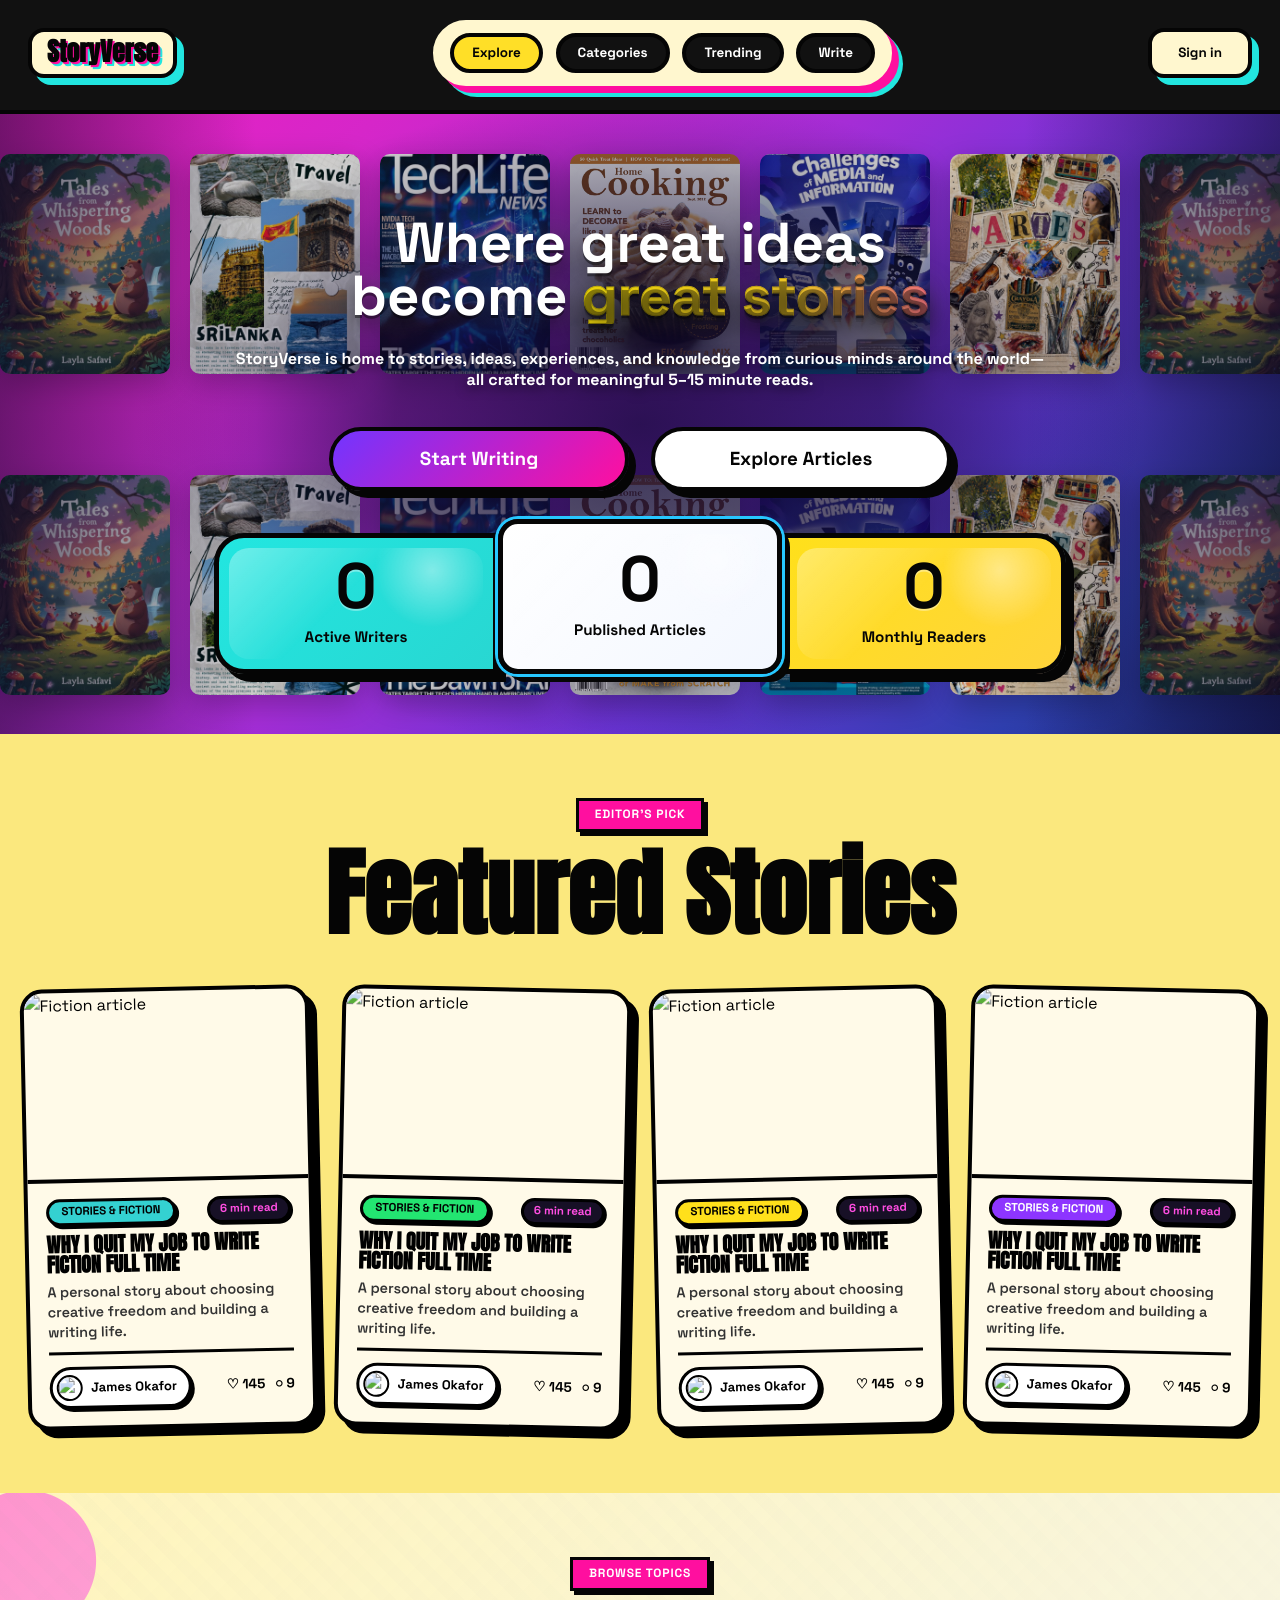
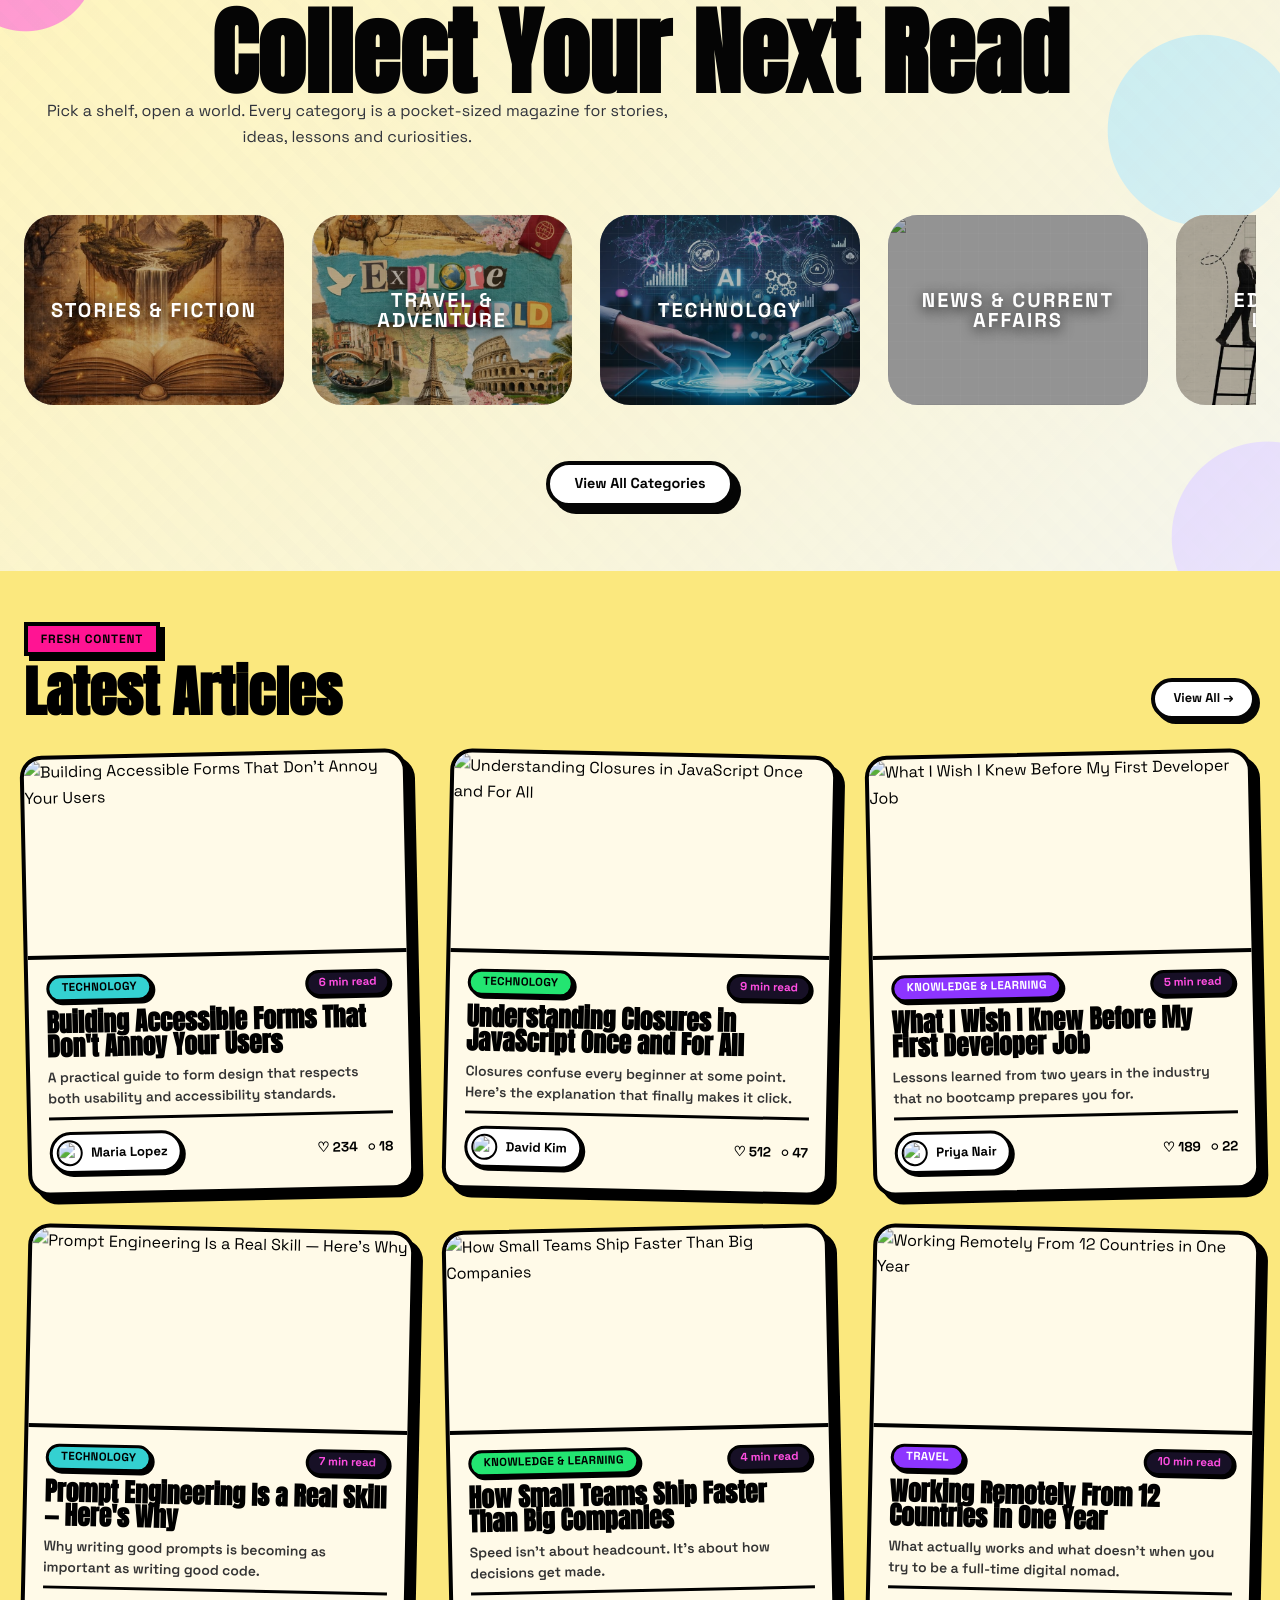
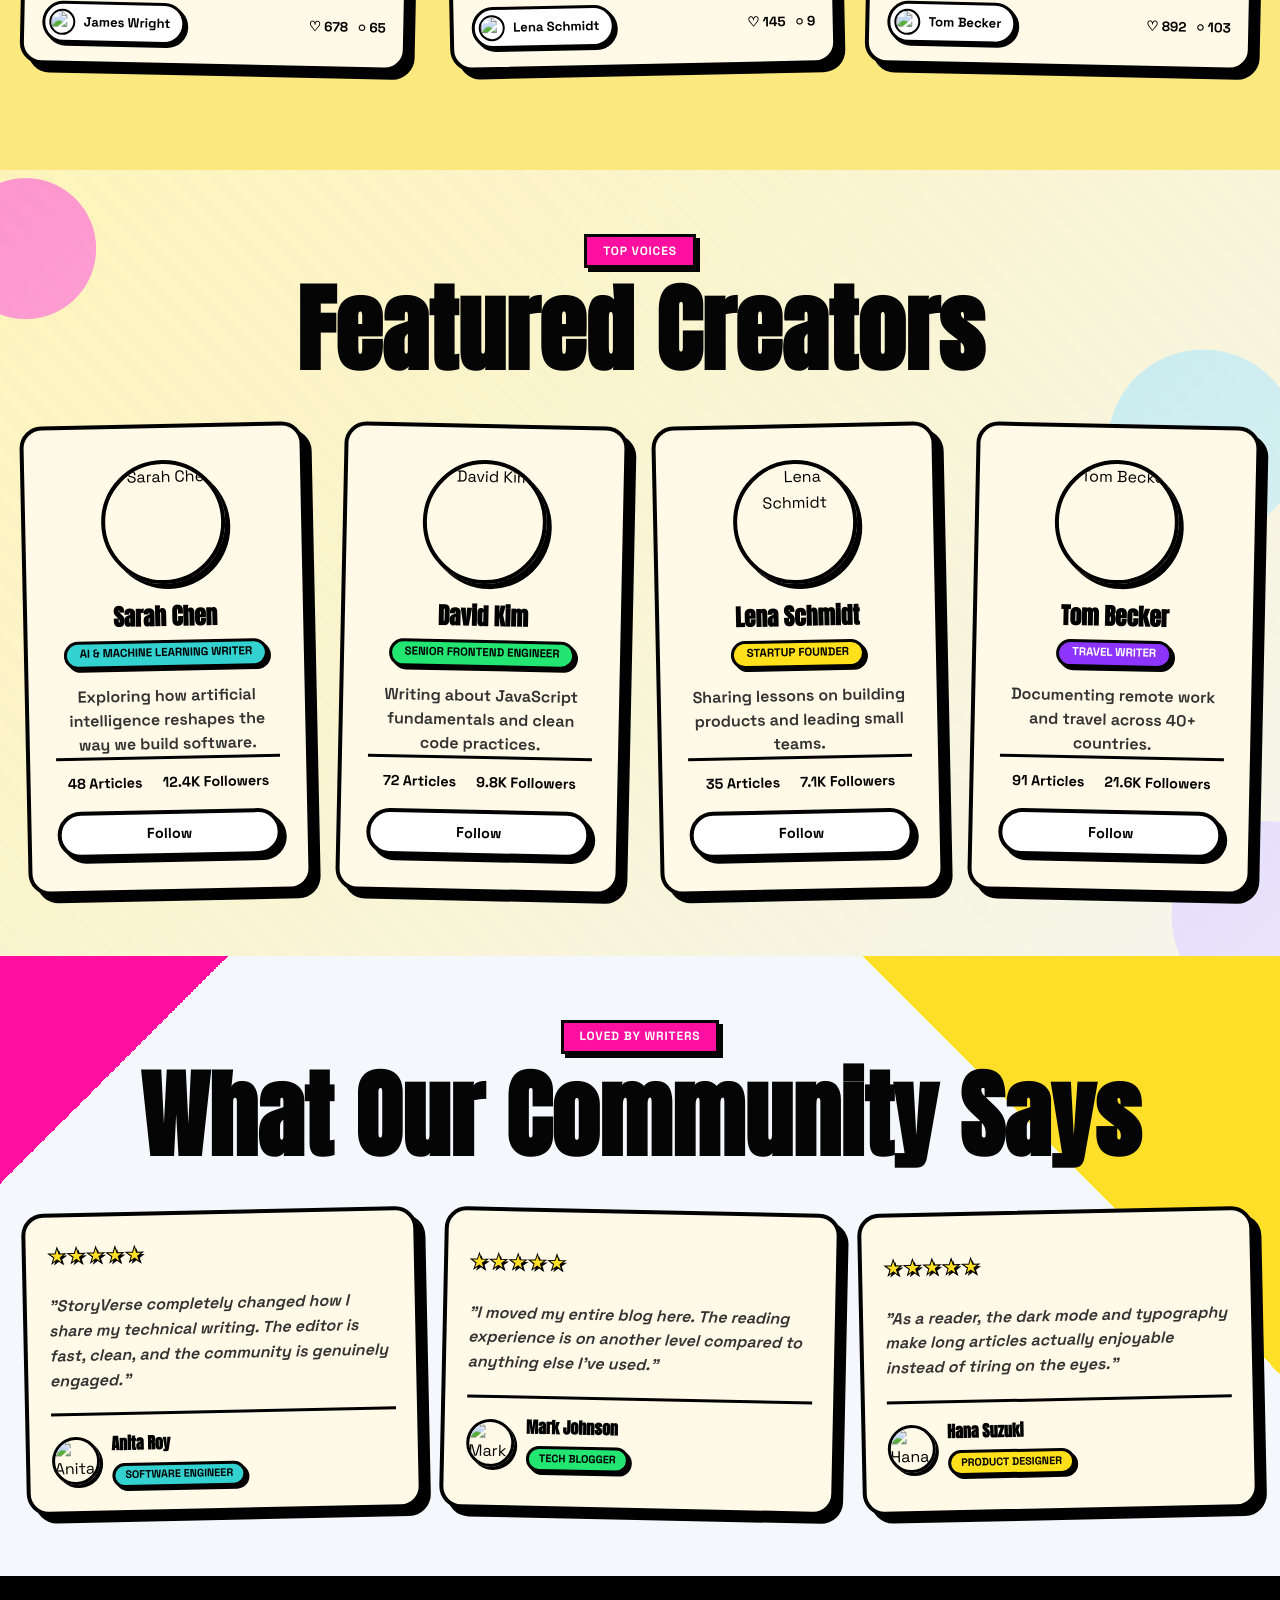
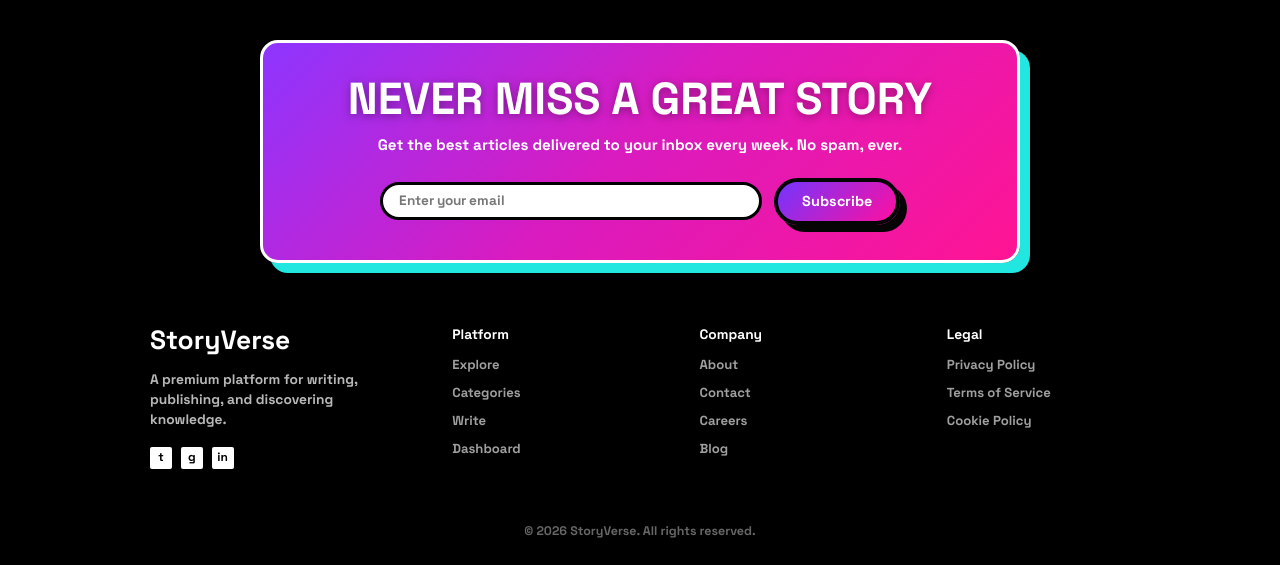
==== commit 5be0ca1f: "refactor: merge all CSS files into a single stylesheet" ====
--- a/index.html
+++ b/index.html
@@ -8,15 +8,7 @@
 
   <link rel="icon" type="image/svg+xml" href="assets/icons/favicon.svg" />
 
-  <link rel="stylesheet" href="css/reset.css" />
-  <link rel="stylesheet" href="css/variables.css" />
-  <link rel="stylesheet" href="css/typography.css" />
-  <link rel="stylesheet" href="css/components.css" />
-  <link rel="stylesheet" href="css/animations.css" />
-  <link rel="stylesheet" href="css/navbar.css" />
-  <link rel="stylesheet" href="css/footer.css" />
-  <link rel="stylesheet" href="css/home.css" />
-  <link rel="stylesheet" href="css/responsive.css" />
+  <link rel="stylesheet" href="style.css">
 </head>
 
 <body>
@@ -58,8 +50,7 @@
     <section class="hero-section">
      
       
-     <!-- NEW: scrolling covers marquee background - 2 rows -->
-<div class="hero-marquee" aria-hidden="true">
+     <div class="hero-marquee" aria-hidden="true">
   <div class="hero-marquee-row hero-marquee-row--1">
     <div class="hero-marquee-track hero-marquee-track--left">
       <img class="hero-marquee-img" src="assets/images/img1.jpg" alt="" />
@@ -607,7 +598,6 @@
   <script src="js/app.js"></script>
   <script src="js/storage.js"></script>
   <script src="js/utils.js"></script>
-  <script src="js/theme.js"></script>
   <script src="js/navbar.js"></script>
   <script src="js/home.js"></script>
 </body>
--- a/style.css
+++ b/style.css
@@ -0,0 +1,7710 @@
+/* ============================================
+   STORYVERSE - RESET
+   Clean base for the cartoon brutalist theme
+   ============================================ */
+   /* ============================================
+   STORYVERSE - DESIGN SYSTEM VARIABLES
+   Cartoon Brutalist / Neon Editorial
+   ============================================ */
+
+@import url("https://fonts.googleapis.com/css2?family=Anton&family=Space+Grotesk:wght@400;500;600;700&family=JetBrains+Mono:wght@400;600;700&display=swap");
+
+:root {
+  --color-primary: #8b35ff;
+  --color-primary-hover: #7224e8;
+  --color-primary-light: rgba(139, 53, 255, 0.14);
+
+  --color-accent-pink: #ff0f9f;
+  --color-accent-cyan: #22e6e0;
+  --color-accent-yellow: #ffdf27;
+  --color-accent-blue: #4361ee;
+  --color-accent-lime: #34d958;
+
+  --color-black: #050505;
+  --color-white: #ffffff;
+  --color-paper: #f7f8fb;
+
+  --color-gray-50: #f8f8f8;
+  --color-gray-100: #eeeeee;
+  --color-gray-200: #dddddd;
+  --color-gray-300: #c9c9c9;
+  --color-gray-400: #9b9b9b;
+  --color-gray-600: #5f626b;
+  --color-gray-800: #171717;
+
+  --color-success: #19c955;
+  --color-warning: #ffdf27;
+  --color-danger: #ff3b5f;
+
+  --color-bg-primary: #f4f7fb;
+  --color-bg-secondary: #ffffff;
+  --color-bg-tertiary: #f1f3f8;
+  --color-bg-hover: #eceff5;
+
+  --color-text-primary: #050505;
+  --color-text-secondary: #30333b;
+  --color-text-muted: #777d8b;
+  --color-text-inverse: #ffffff;
+
+  --color-border: #050505;
+  --color-border-light: #d8dde8;
+  --color-border-focus: #ff0f9f;
+
+  --font-display: "Anton", Impact, sans-serif;
+  --font-primary: "Space Grotesk", Arial, sans-serif;
+  --font-mono: "JetBrains Mono", monospace;
+
+  --font-size-xs: 0.75rem;
+  --font-size-sm: 0.9rem;
+  --font-size-base: 1rem;
+  --font-size-md: 1.125rem;
+  --font-size-lg: 1.35rem;
+  --font-size-xl: 1.65rem;
+  --font-size-2xl: 2.2rem;
+  --font-size-3xl: 3rem;
+  --font-size-4xl: 4.4rem;
+  --font-size-5xl: 6rem;
+  --font-size-6xl: 7.5rem;
+
+  --font-weight-normal: 400;
+  --font-weight-medium: 500;
+  --font-weight-semibold: 600;
+  --font-weight-bold: 700;
+  --font-weight-black: 900;
+
+  --line-height-tight: 0.95;
+  --line-height-snug: 1.12;
+  --line-height-normal: 1.45;
+  --line-height-relaxed: 1.65;
+  --line-height-loose: 1.85;
+
+  --letter-spacing-tight: 0;
+  --letter-spacing-normal: 0;
+  --letter-spacing-wide: 0.03em;
+  --letter-spacing-wider: 0.07em;
+
+  --space-1: 0.25rem;
+  --space-2: 0.5rem;
+  --space-3: 0.75rem;
+  --space-4: 1rem;
+  --space-5: 1.25rem;
+  --space-6: 1.5rem;
+  --space-7: 1.75rem;
+  --space-8: 2rem;
+  --space-10: 2.5rem;
+  --space-12: 3rem;
+  --space-16: 4rem;
+  --space-20: 5rem;
+  --space-24: 6rem;
+  --space-32: 8rem;
+
+  --border-width: 4px;
+  --border-width-lg: 7px;
+  --border-style: solid;
+  --border: 4px solid var(--color-black);
+  --border-heavy: 7px solid var(--color-black);
+  --border-light: 1px solid var(--color-border-light);
+
+  --radius-sm: 8px;
+  --radius-md: 14px;
+  --radius-lg: 22px;
+  --radius-xl: 32px;
+  --radius-2xl: 44px;
+  --radius-full: 9999px;
+
+  --shadow-sm: 4px 4px 0 var(--color-black);
+  --shadow-md: 7px 7px 0 var(--color-black);
+  --shadow-lg: 10px 10px 0 var(--color-black);
+  --shadow-xl: 14px 14px 0 var(--color-black);
+
+  --shadow-primary: 7px 7px 0 var(--color-primary);
+  --shadow-pink: 7px 7px 0 var(--color-accent-pink);
+  --shadow-cyan: 7px 7px 0 var(--color-accent-cyan);
+  --shadow-yellow: 7px 7px 0 var(--color-accent-yellow);
+
+  --shadow-card: 8px 8px 0 var(--color-black);
+  --shadow-card-hover: 11px 11px 0 var(--color-black);
+
+  --transition-fast: all 0.14s ease;
+  --transition-base: all 0.24s ease;
+  --transition-bounce: all 0.32s cubic-bezier(0.34, 1.56, 0.64, 1);
+
+  --max-width-sm: 640px;
+  --max-width-md: 860px;
+  --max-width-lg: 1100px;
+  --max-width-xl: 1280px;
+  --max-width-article: 760px;
+  --navbar-height: 76px;
+
+  --z-below: -1;
+  --z-base: 0;
+  --z-raised: 10;
+  --z-dropdown: 100;
+  --z-sticky: 200;
+  --z-overlay: 300;
+  --z-modal: 400;
+  --z-toast: 500;
+
+  --gradient-primary: linear-gradient(135deg, #7235ff 0%, #ff0f9f 100%);
+  --gradient-accent: linear-gradient(135deg, #22e6e0 0%, #7c3cff 100%);
+  --gradient-yellow: linear-gradient(135deg, #ffdf27 0%, #ff0f9f 100%);
+  --gradient-hero: linear-gradient(150deg, #ffdf27 0 18%, #ff0f9f 18% 55%, #22e6e0 55% 100%);
+  --gradient-auth-pink: linear-gradient(135deg, #ff0f9f 0%, #c000f5 54%, #7c3cff 100%);
+  --gradient-auth-purple: linear-gradient(135deg, #7c3cff 0%, #6734f4 62%, #4824d9 100%);
+  --texture-dots: radial-gradient(circle, rgba(5, 5, 5, 0.09) 1px, transparent 1px);
+}
+
+
+
+*,
+*::before,
+*::after {
+  box-sizing: border-box;
+  margin: 0;
+  padding: 0;
+}
+
+html {
+  min-height: 100%;
+  scroll-behavior: smooth;
+  -moz-text-size-adjust: none;
+  -webkit-text-size-adjust: none;
+  text-size-adjust: none;
+}
+
+body {
+  min-height: 100%;
+  overflow-x: hidden;
+  -webkit-font-smoothing: antialiased;
+  -moz-osx-font-smoothing: grayscale;
+  text-rendering: geometricPrecision;
+}
+
+img,
+picture,
+video,
+canvas,
+svg {
+  display: block;
+  max-width: 100%;
+}
+
+input,
+button,
+textarea,
+select {
+  font: inherit;
+  color: inherit;
+  border: none;
+  background: none;
+  outline: none;
+}
+
+button,
+select,
+summary {
+  cursor: pointer;
+}
+
+textarea {
+  resize: vertical;
+}
+
+ul,
+ol {
+  list-style: none;
+}
+
+a {
+  color: inherit;
+  text-decoration: none;
+}
+
+table {
+  border-collapse: collapse;
+  border-spacing: 0;
+}
+
+h1,
+h2,
+h3,
+h4,
+h5,
+h6 {
+  font: inherit;
+}
+
+p,
+h1,
+h2,
+h3,
+h4,
+h5,
+h6 {
+  overflow-wrap: break-word;
+}
+
+::selection {
+  color: var(--color-black);
+  background: var(--color-accent-yellow);
+}
+
+:focus-visible {
+  outline: 4px solid var(--color-accent-cyan);
+  outline-offset: 3px;
+}
+
+[hidden] {
+  display: none !important;
+}
+/* ============================================
+   STORYVERSE - TYPOGRAPHY
+   Loud display type + clean readable body text
+   ============================================ */
+
+body {
+  font-family: var(--font-primary);
+  font-size: var(--font-size-base);
+  font-weight: var(--font-weight-normal);
+  line-height: var(--line-height-relaxed);
+  color: var(--color-text-primary);
+  background:
+    radial-gradient(circle at 18px 18px, rgba(5, 5, 5, 0.035) 2px, transparent 2px),
+    var(--color-bg-primary);
+  background-size: 36px 36px, auto;
+  transition: background-color 0.3s ease, color 0.3s ease;
+}
+
+h1,
+h2,
+h3 {
+  font-family: var(--font-display);
+  font-weight: var(--font-weight-black);
+  line-height: var(--line-height-tight);
+  letter-spacing: 0;
+  color: var(--color-text-primary);
+  text-transform: uppercase;
+}
+
+h1 {
+  font-size: var(--font-size-5xl);
+}
+
+h2 {
+  font-size: var(--font-size-4xl);
+}
+
+h3 {
+  font-size: var(--font-size-2xl);
+}
+
+h4 {
+  font-family: var(--font-primary);
+  font-size: var(--font-size-xl);
+  font-weight: var(--font-weight-bold);
+  line-height: var(--line-height-snug);
+  color: var(--color-text-primary);
+}
+
+h5 {
+  font-size: var(--font-size-lg);
+  font-weight: var(--font-weight-bold);
+  color: var(--color-text-primary);
+}
+
+h6 {
+  font-size: var(--font-size-sm);
+  font-weight: var(--font-weight-bold);
+  letter-spacing: var(--letter-spacing-wider);
+  text-transform: uppercase;
+  color: var(--color-text-primary);
+}
+
+p {
+  color: var(--color-text-secondary);
+  line-height: var(--line-height-relaxed);
+  max-width: 65ch;
+}
+
+a {
+  color: inherit;
+  transition: var(--transition-fast);
+}
+
+a:hover {
+  color: var(--color-accent-pink);
+}
+
+strong,
+b {
+  font-weight: var(--font-weight-bold);
+}
+
+code {
+  font-family: var(--font-mono);
+  font-size: 0.9em;
+  font-weight: 600;
+  background-color: var(--color-accent-yellow);
+  color: var(--color-black);
+  padding: 0.12em 0.4em;
+  border: 2px solid var(--color-black);
+  border-radius: var(--radius-sm);
+}
+
+pre {
+  font-family: var(--font-mono);
+  font-size: var(--font-size-sm);
+  background-color: var(--color-black);
+  color: var(--color-white);
+  padding: var(--space-6);
+  border-radius: var(--radius-lg);
+  border: var(--border);
+  overflow-x: auto;
+  line-height: var(--line-height-relaxed);
+  box-shadow: var(--shadow-md);
+}
+
+blockquote {
+  position: relative;
+  margin: var(--space-8) 0;
+  padding: var(--space-6);
+  color: var(--color-text-secondary);
+  background: var(--color-bg-secondary);
+  border: var(--border);
+  border-radius: var(--radius-xl);
+  box-shadow: var(--shadow-md);
+  font-size: var(--font-size-md);
+  font-style: italic;
+}
+
+blockquote::before {
+  content: "\201C";
+  position: absolute;
+  top: -26px;
+  left: 20px;
+  font-family: var(--font-display);
+  font-size: 4rem;
+  line-height: 1;
+  color: var(--color-accent-pink);
+  -webkit-text-stroke: 2px var(--color-black);
+}
+
+.text-xs {
+  font-size: var(--font-size-xs);
+}
+
+.text-sm {
+  font-size: var(--font-size-sm);
+}
+
+.text-base {
+  font-size: var(--font-size-base);
+}
+
+.text-md {
+  font-size: var(--font-size-md);
+}
+
+.text-lg {
+  font-size: var(--font-size-lg);
+}
+
+.text-xl {
+  font-size: var(--font-size-xl);
+}
+
+.text-2xl {
+  font-size: var(--font-size-2xl);
+}
+
+.text-3xl {
+  font-size: var(--font-size-3xl);
+}
+
+.text-4xl {
+  font-size: var(--font-size-4xl);
+}
+
+.text-primary {
+  color: var(--color-text-primary);
+}
+
+.text-secondary {
+  color: var(--color-text-secondary);
+}
+
+.text-muted {
+  color: var(--color-text-muted);
+}
+
+.text-accent {
+  color: var(--color-accent-pink);
+}
+
+.text-gradient {
+  background: linear-gradient(90deg, var(--color-primary), var(--color-accent-cyan));
+  -webkit-background-clip: text;
+  -webkit-text-fill-color: transparent;
+  background-clip: text;
+  color: transparent;
+}
+
+.font-display {
+  font-family: var(--font-display);
+}
+
+.font-normal {
+  font-weight: var(--font-weight-normal);
+}
+
+.font-medium {
+  font-weight: var(--font-weight-medium);
+}
+
+.font-semibold {
+  font-weight: var(--font-weight-semibold);
+}
+
+.font-bold {
+  font-weight: var(--font-weight-bold);
+}
+
+.font-black {
+  font-weight: var(--font-weight-black);
+}
+
+.text-center {
+  text-align: center;
+}
+
+.uppercase {
+  text-transform: uppercase;
+  letter-spacing: var(--letter-spacing-wider);
+}
+
+.truncate {
+  overflow: hidden;
+  text-overflow: ellipsis;
+  white-space: nowrap;
+}
+
+.line-clamp-2,
+.line-clamp-3 {
+  display: -webkit-box;
+  -webkit-box-orient: vertical;
+  overflow: hidden;
+}
+
+.line-clamp-2 {
+  -webkit-line-clamp: 2;
+}
+
+.line-clamp-3 {
+  -webkit-line-clamp: 3;
+}
+
+@media (max-width: 768px) {
+  h1 {
+    font-size: clamp(3.5rem, 18vw, 5rem);
+  }
+
+  h2 {
+    font-size: clamp(2.8rem, 13vw, 4rem);
+  }
+
+  h3 {
+    font-size: clamp(1.8rem, 8vw, 2.4rem);
+  }
+}
+
+@media (max-width: 480px) {
+  body {
+    font-size: 0.98rem;
+  }
+
+  h1 {
+    font-size: clamp(3rem, 17vw, 4.2rem);
+  }
+
+  h2 {
+    font-size: clamp(2.4rem, 12vw, 3.4rem);
+  }
+}
+
+/* ============================================
+   STORYVERSE - NAVBAR
+   With sub-container padding fix
+   ============================================ */
+
+html,
+body {
+  margin: 0;
+  padding: 0;
+}
+
+.navbar,
+.navbar + *,
+.navbar + main,
+.navbar + section,
+.navbar + .hero,
+.navbar + .hero-section,
+.navbar + .home-hero {
+  margin-top: 0 !important;
+  padding-top: 0 !important;
+}
+
+.navbar {
+  width: 100%;
+  z-index: var(--z-sticky, 50);
+  background: #111111;
+  border-bottom: 4px solid #050505;
+}
+
+.navbar *,
+.navbar *::before,
+.navbar *::after {
+  box-sizing: border-box;
+}
+
+/* Outer container only controls page width + vertical padding */
+.navbar-container {
+  width: min(calc(100% - 28px), var(--max-width-xl, 1320px));
+  min-height: 106px;
+  margin: 0 auto;
+  padding: 20px 14px 24px;
+}
+
+/* Inner container controls one-row layout */
+.sub-container {
+  width: 100%;
+  display: flex;
+  align-items: center;
+  justify-content: space-between;
+  gap: clamp(14px, 2vw, 30px);
+  flex-wrap: nowrap;
+}
+
+/* Logo */
+
+.navbar-logo {
+  flex: 0 0 auto;
+  min-height: 50px;
+  padding: 0 15px;
+  display: inline-flex;
+  align-items: center;
+  color: #050505;
+  background: #fff7cf;
+  border: 4px solid #050505;
+  border-radius: 16px;
+  box-shadow: 7px 7px 0 #22e6e0;
+  text-decoration: none;
+}
+
+.navbar-logo-icon {
+  display: none;
+}
+
+.navbar-logo-text {
+  font-family: var(--font-display, Impact, Haettenschweiler, "Arial Black", sans-serif);
+  font-size: clamp(1.35rem, 2vw, 2rem);
+  font-weight: 900;
+  line-height: 0.85;
+  letter-spacing: 0;
+  color: #050505;
+  text-shadow:
+    2px 2px 0 #ff0f9f,
+    4px 4px 0 #22e6e0;
+}
+
+/* Links */
+
+.navbar-links {
+  flex: 0 1 auto;
+  min-width: 0;
+  padding: 9px 13px;
+  display: inline-flex;
+  align-items: center;
+  justify-content: center;
+  gap: clamp(9px, 1vw, 14px);
+  background: #fff7cf;
+  border: 4px solid #fff7cf;
+  border-radius: 999px;
+  box-shadow:
+    7px 7px 0 #ff0f9f,
+    11px 11px 0 #22e6e0;
+}
+
+.navbar-link {
+  min-height: 40px;
+  padding: 0 clamp(18px, 1.35vw, 24px);
+  display: inline-flex;
+  align-items: center;
+  justify-content: center;
+  color: #ffffff;
+  background: #111111;
+  border: 4px solid #050505;
+  border-radius: 999px;
+  font-size: clamp(0.84rem, 1vw, 0.95rem);
+  font-weight: 900;
+  line-height: 1;
+  letter-spacing: 0;
+  text-align: center;
+  text-decoration: none;
+  white-space: nowrap;
+}
+
+.navbar-links .navbar-link:first-child,
+.navbar-link.active,
+.navbar-link--active,
+.navbar-link[aria-current="page"] {
+  color: #050505;
+  background: #ffdf27;
+}
+
+.navbar-link:hover {
+  color: #050505;
+  background: #ffdf27;
+  transform: translateY(-1px);
+}
+
+/* Actions */
+
+.navbar-actions {
+  flex: 0 0 auto;
+  display: flex;
+  align-items: center;
+}
+
+.navbar-auth,
+.navbar-user {
+  display: flex;
+  align-items: center;
+}
+
+.navbar-auth .btn,
+.navbar-avatar-btn {
+  min-height: 50px;
+  padding: 0 26px;
+  display: inline-flex;
+  align-items: center;
+  justify-content: center;
+  color: #050505;
+  background: #fff7cf;
+  border: 4px solid #050505;
+  border-radius: 16px;
+  box-shadow: 7px 7px 0 #22e6e0;
+  font-size: clamp(0.84rem, 1vw, 1rem);
+  font-weight: 900;
+  line-height: 1;
+  text-decoration: none;
+  white-space: nowrap;
+}
+
+.navbar-avatar {
+  width: 36px;
+  height: 36px;
+  object-fit: cover;
+  border: 3px solid #050505;
+  border-radius: 999px;
+}
+
+.navbar-username {
+  max-width: 110px;
+  margin-left: 10px;
+  overflow: hidden;
+  font-size: 0.9rem;
+  font-weight: 900;
+  text-overflow: ellipsis;
+  white-space: nowrap;
+}
+
+/* Tablet */
+
+@media (max-width: 1024px) {
+ .navbar-container {
+    width: min(calc(100% - 18px), var(--max-width-xl, 1320px));
+    min-height: 96px;
+    padding: 18px 10px 22px;
+  }
+
+  .sub-container {
+    gap: 16px;
+  }
+
+  .navbar-logo {
+    min-height: 46px;
+    padding: 0 13px;
+  }
+
+  .navbar-logo-text {
+    font-size: 1.55rem;
+  }
+
+  .navbar-links {
+    padding: 8px 10px;
+    gap: 8px;
+  }
+
+  .navbar-link {
+    min-height: 38px;
+    padding: 0 16px;
+    font-size: 0.86rem;
+  }
+
+  .navbar-auth .btn,
+  .navbar-avatar-btn {
+    min-height: 46px;
+    padding: 0 22px;
+    font-size: 0.9rem;
+  }
+}
+
+/* Mobile */
+
+@media (max-width: 560px) {
+  .navbar-container {
+    width: min(calc(100% - 8px), var(--max-width-xl, 1320px));
+    min-height: 72px;
+    padding: 10px 5px 14px;
+  }
+
+  .sub-container {
+    gap: 6px;
+  }
+
+  .navbar-logo {
+    min-height: 34px;
+    padding: 0 8px;
+    border-width: 3px;
+    border-radius: 10px;
+    box-shadow: 4px 4px 0 #22e6e0;
+  }
+
+  .navbar-logo-text {
+    font-size: clamp(0.78rem, 3vw, 1rem);
+    text-shadow:
+      1px 1px 0 #ff0f9f,
+      2px 2px 0 #22e6e0;
+  }
+
+  .navbar-links {
+    padding: 5px;
+    gap: 4px;
+    border-width: 3px;
+    box-shadow:
+      4px 4px 0 #ff0f9f,
+      7px 7px 0 #22e6e0;
+  }
+
+  .navbar-link {
+    min-height: 28px;
+    padding: 0 clamp(5px, 1.5vw, 8px);
+    border-width: 2px;
+    font-size: clamp(0.48rem, 2.05vw, 0.62rem);
+  }
+
+  .navbar-auth .btn,
+  .navbar-avatar-btn {
+    min-height: 34px;
+    padding: 0 9px;
+    border-width: 3px;
+    border-radius: 10px;
+    box-shadow: 4px 4px 0 #22e6e0;
+    font-size: clamp(0.55rem, 2vw, 0.66rem);
+  }
+
+  .navbar-username {
+    display: none;
+  }
+}
+body:has(.newsletter-section) {
+  overflow-x: hidden;
+}
+
+.hero-section {
+  position: relative;
+  overflow: hidden;
+  min-height: 620px;
+  padding: 96px 0 50px;
+  background: linear-gradient(
+    135deg,
+    #ec1fc0 0%,
+    #d626c9 20%,
+    #a52dd6 45%,
+    #6b35d9 65%,
+    #2f3fb0 85%,
+    #1a2a7a 100%
+  );
+  border-bottom: none;
+}
+
+
+
+.hero-marquee {
+  position: absolute;
+  inset: 0;
+  z-index: 0;
+  display: grid;
+  grid-template-rows: 1fr 1fr;
+  gap: 22px;
+  overflow: hidden;
+  pointer-events: none;
+}
+
+.hero-marquee::before {
+  content: "";
+  position: absolute;
+  inset: 0;
+  z-index: 1;
+  background: linear-gradient(
+    90deg,
+    rgba(15, 8, 40, 0.55) 0%,
+    rgba(15, 8, 40, 0) 20%,
+    rgba(15, 8, 40, 0) 80%,
+    rgba(15, 8, 40, 0.55) 100%
+  );
+}
+
+.hero-marquee::after {
+  content: "";
+  position: absolute;
+  inset: 0;
+  z-index: 1;
+  background: radial-gradient(
+    ellipse 48% 65% at center,
+    rgba(20, 10, 55, 0.82) 0%,
+    rgba(20, 10, 55, 0.6) 40%,
+    rgba(20, 10, 55, 0.15) 68%,
+    rgba(20, 10, 55, 0) 82%
+  );
+}
+
+.hero-marquee-row {
+  display: flex;
+  align-items: center;
+  overflow: hidden;
+}
+
+.hero-marquee-track {
+  display: flex;
+  align-items: center;
+  gap: 20px;
+  width: max-content;
+}
+
+.hero-marquee-track--left {
+  animation: heroMarqueeLeft 42s linear infinite;
+}
+
+.hero-marquee-track--right {
+  animation: heroMarqueeRight 42s linear infinite;
+}
+
+.hero-marquee-img {
+  width: 170px;
+  height: 220px;
+  object-fit: cover;
+  flex-shrink: 0;
+  border-radius: 10px;
+  box-shadow: 0 10px 30px rgba(0, 0, 0, 0.25);
+  filter: brightness(0.82);
+}
+
+.hero-content {
+  position: relative;
+  z-index: 2;
+  width: min(100% - 36px, 900px);
+  margin: 0 auto;
+  padding-top: 8px;
+  display: grid;
+  justify-items: center;
+  text-align: center;
+}
+
+.hero-headline {
+  position: relative;
+  max-width: 900px;
+  margin: 0 auto;
+  color: #ffffff;
+  font-family: var(--font-primary);
+  font-size: clamp(3rem, 4.4vw, 4.35rem);
+  font-weight: 950;
+  line-height: 0.94;
+  letter-spacing: 0;
+  text-transform: none;
+  text-shadow:
+    0 3px 0 rgba(5, 5, 5, 0.42),
+    0 8px 20px rgba(0, 0, 0, 0.62),
+    0 0 34px rgba(255, 255, 255, 0.24);
+  animation:
+    heroTitleRise 850ms cubic-bezier(.2, .9, .2, 1) both,
+    heroTitleGlow 3.8s ease-in-out infinite;
+}
+
+.hero-headline .text-gradient {
+  display: inline-block;
+  color: #ffe600;
+  background: linear-gradient(
+    90deg,
+    #ffe600 0%,
+    #ffd21f 28%,
+    #ff2fc3 58%,
+    #23e6df 100%
+  );
+  background-size: 220% 100%;
+  -webkit-background-clip: text;
+  background-clip: text;
+  -webkit-text-fill-color: transparent;
+  -webkit-text-stroke: 1px rgba(5, 5, 5, 0.2);
+  filter:
+    drop-shadow(0 4px 0 rgba(5, 5, 5, 0.32))
+    drop-shadow(0 10px 18px rgba(0, 0, 0, 0.48));
+  animation:
+    heroGradientMove 4.5s ease-in-out infinite,
+    heroWordFloat 3.2s ease-in-out infinite;
+}
+
+.hero-subtext {
+  max-width: 820px;
+  margin: 24px auto 0;
+  color: #ffffff;
+  font-size: clamp(1rem, 1.15vw, 1.18rem);
+  font-weight: 900;
+  line-height: 1.35;
+  text-shadow: 0 3px 12px rgba(0, 0, 0, 0.65);
+  animation: heroCopyFade 950ms ease both;
+  animation-delay: 180ms;
+
+}
+
+.hero-actions {
+  display: flex;
+  flex-wrap: wrap;
+  justify-content: center;
+  gap: 22px;
+  margin-top: 36px;
+}
+
+.hero-actions .btn {
+  width: 300px;
+  min-width: 0;
+  min-height: 64px;
+  padding: 0 1.5rem;
+  border: 4px solid #050505;
+  border-radius: 999px;
+  box-shadow: 7px 7px 0 #050505;
+  font-size: 1.18rem;
+  font-weight: 900;
+}
+
+.hero-stats {
+  position: relative;
+  z-index: 1;
+  width: min(100% - 48px, 930px);
+  margin: 42px auto 0;
+  display: grid;
+  grid-template-columns: repeat(3, minmax(0, 1fr));
+  gap: 0;
+  overflow: visible;
+  background: transparent;
+  border: 0;
+  border-radius: 0;
+  box-shadow: none;
+}
+
+.hero-stat-item {
+  position: relative;
+  min-width: 0;
+  min-height: 130px;
+  padding: 20px 18px;
+  display: flex;
+  flex-direction: column;
+  align-items: center;
+  justify-content: center;
+  overflow: hidden;
+  isolation: isolate;
+  border: 5px solid #050505;
+  border-radius: 0;
+  box-shadow: 8px 8px 0 #050505;
+  transition: transform 220ms ease, box-shadow 220ms ease;
+}
+
+.hero-stat-item:nth-child(1) {
+  background: linear-gradient(135deg, #22e6e0 0%, #28d7d2 100%);
+  border-radius: 30px 0 0 30px;
+}
+
+.hero-stat-item:nth-child(2) {
+  z-index: 2;
+  min-height: 148px;
+  margin-top: -14px;
+  background: linear-gradient(135deg, #ffffff 0%, #f3f7ff 100%);
+  border-radius: 20px;
+  box-shadow:
+    0 0 0 3px #27c7ff,
+    8px 8px 0 #050505;
+}
+
+.hero-stat-item:nth-child(3) {
+  background: linear-gradient(135deg, #ffe01b 0%, #ffd43b 100%);
+  border-radius: 0 30px 30px 0;
+}
+
+.hero-stat-item::after {
+  content: "";
+  position: absolute;
+  inset: 10px;
+  z-index: -1;
+  border-radius: 20px;
+  background:
+    linear-gradient(135deg, rgba(255, 255, 255, 0.35), transparent 45%),
+    radial-gradient(circle at 80% 20%, rgba(255, 255, 255, 0.42), transparent 26%);
+  pointer-events: none;
+}
+
+.hero-stat-item:hover {
+  transform: translateY(-5px);
+  box-shadow: 10px 13px 0 #050505;
+}
+
+.hero-stat-number {
+  color: #050505;
+  font-size: clamp(3.2rem, 5vw, 4.3rem);
+  font-weight: 950;
+  line-height: 0.9;
+  text-shadow: 0 2px 0 rgba(255, 255, 255, 0.38);
+}
+
+.hero-stat-label {
+  min-height: 1.4em;
+  margin-top: 12px;
+  display: flex;
+  align-items: center;
+  justify-content: center;
+  color: #050505;
+  font-size: 0.95rem;
+  font-weight: 950;
+  line-height: 1.1;
+  text-align: center;
+  white-space: normal;
+}
+
+
+.featured-section, .categories-section, .latest-section, .creators-section, .testimonials-section, .newsletter-section  {
+  position: relative;
+  overflow: hidden;
+  padding: 4rem 0;
+  background: var(--color-bg-primary);
+}
+
+.section-header {
+  margin-bottom: 2rem;
+}
+
+.section-title {
+  font-family: var(--font-display);
+  font-size: clamp(2.2rem, 4.5vw, 3.8rem);
+  line-height: 0.95;
+  text-align: center;
+  text-transform: none;
+}
+
+.section-header--row {
+  width: min(100%, 1120px);
+  margin-inline: auto;
+  display: flex;
+  align-items: end;
+  justify-content: space-between;
+  gap: 1.5rem;
+}
+
+.section-header--row .section-title {
+  text-align: left;
+}
+
+.testimonial-author img {
+  width: 48px;
+  height: 48px;
+  object-fit: cover;
+  border: 4px solid var(--color-black);
+  border-radius: 50%;
+}
+
+.testimonial-author-name {
+  display: block;
+  color: var(--color-black);
+  font-weight: 900;
+}
+
+.testimonial-author-role {
+  display: block;
+  color: var(--color-text-muted);
+  font-weight: 600;
+}
+
+.categories-section {
+  background:
+    linear-gradient(135deg, rgba(255, 255, 255, 0.55), rgba(244, 247, 251, 0.9)),
+    repeating-linear-gradient(45deg, rgba(5, 5, 5, 0.025) 0 12px, transparent 12px 24px),
+    radial-gradient(circle at 2% 10%, #ff1493 0 70px, transparent 71px),
+    radial-gradient(circle at 94% 35%, #33c4c7 0 95px, transparent 96px),
+    radial-gradient(circle at 99% 95%, #8d35ff 0 95px, transparent 96px);
+}
+
+
+.articles-grid, .testimonials-grid {
+  display: grid;
+  grid-template-columns: repeat(3, minmax(0, 1fr));
+  gap: 1.35rem;
+}
+
+.categories-marquee {
+  width: 100%;
+  overflow: hidden;
+  padding: var(--space-4) 0;
+}
+
+.categories-track {
+  display: flex;
+  align-items: stretch;
+  gap: var(--space-7);
+  width: max-content;
+  animation: categoriesLoop 35s linear infinite;
+}
+
+.categories-track:hover {
+  animation-play-state: paused;
+}
+
+.categories-track .category-card {
+  flex-shrink: 0;
+  width: 260px;
+}
+
+.category-card-name {
+  font-family: var(--font-primary);
+  font-size: var(--font-size-xl);
+  font-weight: 900;
+  text-transform: none;
+}
+
+.categories-view-all {
+  display: flex;
+  justify-content: center;
+  margin-top: var(--space-10);
+}
+
+.latest-section .container {
+  margin: 0 auto;
+}
+
+.latest-section .section-label {
+  display: inline-flex;
+  width: fit-content;
+  margin-bottom: 0.7rem;
+  padding: 0.35rem 0.8rem;
+  font-size: 0.75rem;
+  font-weight: 950;
+  line-height: 1;
+}
+
+.latest-section .section-title {
+  font-size: clamp(2.35rem, 4.3vw, 4.2rem);
+}
+
+.latest-section .section-header--row .btn {
+  min-height: 42px;
+  padding: 0 1.15rem;
+  border: 4px solid #050505;
+  border-radius: 999px;
+  box-shadow: 4px 4px 0 #050505;
+  font-size: 0.8rem;
+  font-weight: 950;
+}
+
+.latest-section .articles-grid:hover {
+  animation-play-state: paused;
+}
+
+.article-card, .article-skeleton {
+  min-width: 0;
+  overflow: hidden;
+  color: var(--color-black);
+  background: var(--color-white);
+  border: 5px solid var(--color-black);
+  border-radius: 18px;
+  box-shadow: 5px 5px 0 #050505;
+}
+
+.article-card {
+  width: 340px;
+  height: 430px;
+  flex: 0 0 340px;
+  display: flex;
+  flex-direction: column;
+}
+
+.article-card-image {
+  height: 172px;
+  flex: 0 0 auto;
+  border-bottom: 5px solid var(--color-black);
+}
+
+.article-card-content {
+  flex: 1;
+  min-width: 0;
+  min-height: 0;
+  display: flex;
+  flex-direction: column;
+  gap: 0;
+  padding: 1.35rem 1.4rem 1.3rem;
+  overflow: hidden;
+}
+
+.article-card-content .badge {
+  width: fit-content;
+  max-width: 100%;
+  padding: 0.42rem 1rem;
+  color: #8a35ff;
+  background: #f5efff;
+  border: 4px solid #050505;
+  border-radius: 999px;
+  box-shadow: none;
+  font-size: 0.68rem;
+  font-weight: 950;
+  line-height: 1;
+  margin: 0 0 1rem;
+  white-space: normal;
+}
+
+.article-card-title {
+  min-width: 0;
+  margin: 0 0 0.7rem;
+  font-family: var(--font-primary);
+  font-size: 1.04rem;
+  font-weight: 900;
+  line-height: 1.16;
+  text-transform: none;
+  overflow-wrap: anywhere;
+  word-break: normal;
+}
+
+.article-card-excerpt {
+  display: -webkit-box;
+  margin: 0;
+  overflow: hidden;
+  color: var(--color-gray-600);
+  font-size: 0.88rem;
+  font-weight: 700;
+  line-height: 1.45;
+  overflow-wrap: anywhere;
+  -webkit-box-orient: vertical;
+  -webkit-line-clamp: 3;
+}
+
+.article-card-meta, .article-card-footer {
+  display: flex;
+  align-items: center;
+  justify-content: space-between;
+  gap: 1rem;
+  min-width: 0;
+  color: var(--color-text-muted);
+  font-size: var(--font-size-sm);
+  font-weight: 700;
+}
+
+.article-card-meta {
+  margin-top: auto;
+  padding-top: 1rem;
+}
+
+.article-card-meta img {
+  width: 42px;
+  height: 42px;
+  flex: 0 0 auto;
+  object-fit: cover;
+  border: 3px solid #050505;
+  border-radius: 50%;
+}
+
+.article-card-meta > div, .article-card-meta > span, .article-card-author {
+  min-width: 0;
+}
+
+.article-card-author {
+  display: flex;
+  align-items: center;
+  gap: 0.75rem;
+  min-width: 0;
+}
+
+.article-card-author-name, .article-card-meta strong {
+  overflow: hidden;
+  color: var(--color-text-muted);
+  font-weight: 900;
+  line-height: 1.2;
+  text-overflow: ellipsis;
+  white-space: nowrap;
+}
+
+.article-card-footer {
+  flex: 0 0 auto;
+  align-items: center;
+  justify-content: flex-end;
+  gap: 0.6rem;
+  line-height: 1;
+  white-space: nowrap;
+}
+
+
+.creators-grid {
+  display: grid;
+  grid-template-columns: repeat(4, minmax(0, 1fr));
+  gap: 2rem;
+}
+
+.creator-card {
+  min-height: 430px;
+  display: flex;
+  flex-direction: column;
+  align-items: center;
+  gap: 0;
+  padding: 2rem 1.65rem;
+  text-align: center;
+  background: var(--color-white);
+  border: 5px solid var(--color-black);
+  border-radius: 22px;
+  box-shadow: 7px 7px 0 #050505;
+}
+
+.creator-card-avatar {
+  width: 124px;
+  height: 124px;
+  object-fit: cover;
+  flex: 0 0 auto;
+  margin-bottom: 1.25rem;
+  border: 7px solid var(--color-black);
+  border-radius: 50%;
+}
+
+.creator-card-name {
+  margin: 0 0 0.65rem;
+  font-family: var(--font-primary);
+  font-size: 1.45rem;
+  font-weight: 900;
+  line-height: 1.1;
+  text-transform: none;
+}
+
+.creator-card-role {
+  max-width: none;
+  margin: 0 0 1rem;
+  color: var(--color-primary);
+  font-size: 0.86rem;
+  font-weight: 900;
+  line-height: 1.25;
+  text-transform: uppercase;
+}
+
+.creator-card-bio {
+  margin: 0;
+  color: var(--color-text-secondary);
+  font-size: 1rem;
+  font-weight: 600;
+  line-height: 1.5;
+}
+
+.creator-card-stats {
+  width: 100%;
+  display: flex;
+  justify-content: center;
+  gap: 1.25rem;
+  margin-top: auto;
+  padding-top: 1.35rem;
+  color: var(--color-black);
+  font-size: 0.9rem;
+  font-weight: 800;
+  line-height: 1.2;
+}
+
+.creator-card-stats span {
+  white-space: nowrap;
+}
+
+.creator-follow-btn {
+  width: 100%;
+  min-height: 50px;
+  margin-top: 1.15rem;
+}
+
+.testimonials-section {
+  background:
+    linear-gradient(135deg, var(--color-accent-pink) 0 12%, transparent 12%),
+    linear-gradient(45deg, transparent 0 78%, var(--color-accent-yellow) 78%),
+    var(--color-bg-primary);
+}
+
+.testimonial-card {
+  min-height: 250px;
+  display: grid;
+  align-content: center;
+  gap: var(--space-5);
+  padding: 1.35rem;
+  background: var(--color-white);
+  border: 5px solid var(--color-black);
+  border-radius: 18px;
+  box-shadow: 5px 5px 0 #050505;
+}
+
+.testimonial-stars {
+  color: var(--color-accent-yellow);
+  font-size: var(--font-size-xl);
+  -webkit-text-stroke: 1px var(--color-black);
+}
+
+.testimonial-quote {
+  color: var(--color-text-secondary);
+  font-size: var(--font-size-md);
+  font-style: italic;
+  font-weight: 500;
+  line-height: 1.65;
+}
+
+.testimonial-author {
+  display: flex;
+  align-items: center;
+  gap: var(--space-3);
+}
+
+
+
+
+.newsletter-section {
+  display: grid;
+  place-items: center;
+  isolation: isolate;
+  min-height: auto;
+  padding: 4rem 0 2rem;
+  background: #000;
+  overflow: hidden;
+}
+
+.newsletter-section .container--md {
+  position: relative;
+  z-index: 1;
+  width: min(100% - 2rem, 980px);
+  max-width: none;
+  margin: 0 auto;
+}
+
+.newsletter-card {
+  position: relative;
+  display: grid;
+  align-content: center;
+  width: min(100%, 760px);
+  min-height: auto;
+  margin: 0 auto;
+  padding: 2.2rem 2.8rem;
+  text-align: center;
+  overflow: visible;
+  border: 3px solid #ffffff;
+  border-radius: 18px;
+  background: linear-gradient(135deg, #8d35ff 0%, #d91bbf 48%, #ff1493 100%);
+  box-shadow: 10px 10px 0 #22e6e0;
+}
+
+.newsletter-card::before, .newsletter-card::after {
+  display: none;
+}
+
+.newsletter-title {
+  margin: 0 0 0.85rem;
+  color: #ffffff;
+  font-family: var(--font-primary, Arial, sans-serif);
+  font-size: clamp(1.9rem, 4vw, 2.8rem);
+  font-weight: 950;
+  line-height: 1;
+  letter-spacing: 0;
+  text-shadow: 0 2px 8px rgba(0, 0, 0, 0.35);
+}
+
+.newsletter-subtext {
+  max-width: 600px;
+  margin: 0 auto 1.35rem;
+  color: #ffffff;
+  font-size: 0.95rem;
+  font-weight: 800;
+  line-height: 1.35;
+  text-shadow: none;
+}
+
+.newsletter-form {
+  width: min(100%, 520px);
+  display: flex;
+  align-items: center;
+  justify-content: center;
+  gap: 0.75rem;
+  margin: 0 auto;
+}
+
+.newsletter-input {
+  flex: 1;
+  min-width: 0;
+  min-height: 38px;
+  padding: 0 1rem;
+  color: #111;
+  background: #ffffff;
+  border: 3px solid #000;
+  border-radius: 999px;
+  box-shadow: none;
+  font-size: 0.85rem;
+  font-weight: 700;
+}
+
+.newsletter-input::placeholder {
+  color: #777;
+}
+
+.newsletter-submit-btn {
+  min-width: 110px;
+  min-height: 38px;
+  padding: 0 1rem;
+  color: #ffffff;
+  background: #000;
+  border: 3px solid #ffffff;
+  border-radius: 999px;
+  box-shadow: none;
+  font-size: 0.85rem;
+  font-weight: 900;
+}
+
+.newsletter-success {
+  display: none;
+  max-width: none;
+  margin: 1rem auto 0;
+  color: #ffffff;
+  font-weight: 800;
+  text-shadow: none;
+}
+
+.newsletter-success.show, .newsletter-success.is-visible, .newsletter-success.newsletter-success--visible {
+  display: block;
+}
+
+@keyframes heroMarqueeLeft {
+  0% {
+    transform: translateX(0);
+  }
+  100% {
+    transform: translateX(-50%);
+  }
+
+}
+
+@keyframes heroMarqueeRight {
+  0% {
+    transform: translateX(-50%);
+  }
+  100% {
+    transform: translateX(0);
+  }
+
+}
+
+@keyframes heroTitleRise {
+  from {
+    opacity: 0;
+    transform: translateY(18px) scale(0.98);
+  }
+  to {
+    opacity: 1;
+    transform: translateY(0) scale(1);
+  }
+
+}
+
+@keyframes heroTitleGlow {
+  0%, 100% {
+    text-shadow:
+      0 3px 0 rgba(5, 5, 5, 0.42),
+      0 8px 20px rgba(0, 0, 0, 0.62),
+      0 0 26px rgba(255, 255, 255, 0.18);
+  }
+  50% {
+    text-shadow:
+      0 3px 0 rgba(5, 5, 5, 0.42),
+      0 10px 26px rgba(0, 0, 0, 0.68),
+      0 0 42px rgba(255, 255, 255, 0.34);
+  }
+
+}
+
+@keyframes heroGradientMove {
+  0%, 100% {
+    background-position: 0% 50%;
+  }
+  50% {
+    background-position: 100% 50%;
+  }
+
+}
+
+@keyframes heroWordFloat {
+  0%, 100% {
+    transform: translateY(0);
+  }
+  50% {
+    transform: translateY(-4px);
+  }
+
+}
+
+@keyframes heroCopyFade {
+  from {
+    opacity: 0;
+    transform: translateY(10px);
+  }
+  to {
+    opacity: 1;
+    transform: translateY(0);
+  }
+
+}
+
+@keyframes categoriesLoop {
+  0% {
+    transform: translateX(0);
+  }
+  100% {
+    transform: translateX(-50%);
+  }
+
+}
+
+
+
+@media (min-width: 1400px) {
+  .newsletter-section .container--md {
+    width: min(100% - 7rem, 1180px);
+  }
+
+  .newsletter-card {
+    min-height: 380px;
+  }
+
+  .newsletter-title {
+    font-size: 5rem;
+  }
+}
+
+@media (max-width: 1024px) {
+  .testimonials-grid {
+    grid-template-columns: repeat(2, minmax(0, 1fr));
+  }
+
+  .article-card {
+    width: 320px;
+    flex-basis: 320px;
+  }
+
+  .creators-grid {
+    grid-template-columns: repeat(2, minmax(0, 1fr));
+  }
+
+  .featured-small-grid {
+    grid-template-columns: repeat(2, minmax(0, 1fr));
+  }
+}
+
+@media (max-width: 900px) {
+  .latest-section .container {
+    width: min(100% - 1.5rem, 920px);
+  }
+
+  .latest-section .articles-grid {
+    margin-left: 0;
+    gap: 1rem;
+    animation-duration: 34s;
+  }
+
+  .newsletter-section {
+    min-height: auto;
+    padding: 4.5rem 0;
+  }
+
+  .newsletter-section .container--md {
+    width: min(100% - 28px, 920px);
+  }
+
+  .newsletter-card {
+    min-height: auto;
+    padding: clamp(3.5rem, 10vw, 5rem) clamp(1rem, 5vw, 2rem);
+  }
+
+  .newsletter-form {
+    width: min(100%, 560px);
+    display: grid;
+    gap: 1.1rem;
+  }
+
+  .newsletter-submit-btn {
+    width: min(100%, 260px);
+    justify-self: center;
+  }
+}
+
+@media (max-width: 720px) {
+  .hero-section {
+    min-height: auto;
+    padding: 72px 0 34px;
+  }
+
+  .hero-marquee {
+    gap: 12px;
+  }
+
+  .hero-marquee-img {
+    width: 110px;
+    height: 150px;
+  }
+
+  .hero-content {
+    width: min(100% - 28px, 430px);
+    padding-top: 0;
+  }
+
+  .hero-headline {
+    max-width: 340px;
+    font-size: clamp(2.2rem, 10vw, 3rem);
+    line-height: 0.98;
+  }
+
+  .hero-subtext {
+    max-width: 330px;
+    font-size: 0.82rem;
+    line-height: 1.35;
+  }
+
+  .hero-actions {
+    width: min(100%, 150px);
+    margin-top: 22px;
+    display: grid;
+    gap: 14px;
+  }
+
+  .hero-actions .btn {
+    width: 100%;
+    min-height: 42px;
+    padding: 0 1rem;
+    font-size: 0.82rem;
+  }
+
+  .hero-stats {
+    width: min(100%, 310px);
+    margin-top: 26px;
+    gap: 0;
+    grid-template-columns: repeat(3, minmax(0, 1fr));
+    border: 0;
+    border-radius: 0;
+    box-shadow: none;
+  }
+
+  .hero-stat-item {
+    min-height: 88px;
+    padding: 10px 6px;
+    border-width: 4px;
+    box-shadow: 5px 5px 0 #050505;
+  }
+
+  .hero-stat-item:nth-child(1) {
+    border-radius: 18px 0 0 18px;
+  }
+
+  .hero-stat-item:nth-child(2) {
+    min-height: 96px;
+    margin-top: -8px;
+    border-radius: 14px;
+    box-shadow:
+        0 0 0 2px #27c7ff,
+        5px 5px 0 #050505;
+  }
+
+  .hero-stat-item:nth-child(3) {
+    border-radius: 0 18px 18px 0;
+  }
+
+  .hero-stat-item::after {
+    inset: 6px;
+    border-radius: 11px;
+  }
+
+  .hero-stat-number {
+    font-size: 2.35rem;
+  }
+
+  .hero-stat-label {
+    min-height: 2.4em;
+    margin-top: 6px;
+    font-size: 0.55rem;
+    line-height: 1.08;
+  }
+
+  .article-card-content {
+    min-height: 0;
+    padding: 1.25rem;
+    gap: 0;
+  }
+
+  .article-card-content .badge {
+    margin-bottom: 0.9rem;
+  }
+
+  .article-card-title {
+    margin-bottom: 0.65rem;
+  }
+
+  .article-card-meta {
+    padding-top: 1rem;
+  }
+
+  .creators-grid, .testimonials-grid, .featured-small-grid {
+    grid-template-columns: 1fr;
+  }
+
+  .article-card {
+    width: 292px;
+    height: 410px;
+    flex-basis: 292px;
+  }
+
+  .article-card-image {
+    height: 152px;
+  }
+
+  .categories-track .category-card {
+    width: 220px;
+  }
+}
+
+@media (max-width: 560px) {
+  .newsletter-section {
+    background-size: 130px 130px, 150px 150px, 110px 110px, 120px 120px, 110px 110px, 150px 150px, 160px 90px, 130px 130px, auto;
+  }
+
+  .newsletter-section .container--md {
+    width: min(100% - 1.5rem, 1250px);
+  }
+
+  .newsletter-card {
+    border-width: 5px;
+    box-shadow:
+        0 0 0 1px rgba(255, 255, 255, 0.8),
+        10px 10px 0 #050505,
+        15px 15px 0 #ff179c;
+  }
+
+  .newsletter-card::before {
+    left: -18px;
+    width: 48px;
+    height: 48px;
+    border-width: 5px;
+  }
+
+  .newsletter-card::after {
+    right: 12px;
+    top: -30px;
+    width: 68px;
+    height: 68px;
+    border-width: 5px;
+  }
+
+  .newsletter-title {
+    font-size: clamp(2.2rem, 13vw, 4rem);
+    text-shadow:
+        3px 3px 0 #050505,
+        5px 5px 0 #050505;
+  }
+
+  .newsletter-input, .newsletter-submit-btn {
+    min-height: 56px;
+    border-width: 5px;
+    box-shadow: 6px 6px 0 #050505;
+  }
+}
+
+.latest-section {
+  padding: clamp(2rem, 4vw, 3.5rem) 0 clamp(4rem, 8vw, 7rem);
+  background: #fbe87e;
+  overflow: hidden;
+}
+
+.latest-section .container {
+  width: min(100% - 48px, 1360px);
+  margin-inline: auto;
+  overflow: visible;
+}
+
+.latest-section .section-header--row {
+  width: 100%;
+  margin-inline: auto;
+}
+
+.latest-section .section-label {
+  color: #000;
+  background: #ff1493;
+  border: 4px solid #000;
+  box-shadow: 5px 5px 0 #000;
+}
+
+.latest-section .section-title {
+  color: #000;
+}
+
+.latest-section .articles-grid {
+  width: 100%;
+  margin: 0;
+  display: grid;
+  grid-template-columns: repeat(3, minmax(0, 1fr));
+  gap: clamp(1.5rem, 2.8vw, 2.2rem);
+  animation: none !important;
+  transform: none !important;
+  will-change: auto;
+  align-items: stretch;
+}
+
+.latest-section .article-card {
+  position: relative;
+  width: auto;
+  height: auto;
+  min-height: 0;
+  flex: initial;
+  display: flex;
+  flex-direction: column;
+  overflow: hidden;
+  border: 4px solid #000;
+  border-radius: 22px;
+  background: #fffae8;
+  box-shadow: 8px 8px 0 #000;
+  color: #000;
+  text-decoration: none;
+  transition: transform 220ms ease, box-shadow 220ms ease;
+}
+
+.latest-section .article-card:nth-child(odd) {
+  transform: rotate(-1.2deg);
+}
+
+.latest-section .article-card:nth-child(even) {
+  transform: rotate(1.2deg);
+}
+
+.latest-section .article-card:hover {
+  color: #000;
+  transform: translate(-4px, -4px) rotate(0deg) !important;
+  box-shadow: 14px 14px 0 #000 !important;
+}
+
+.latest-section .article-card-image-wrapper {
+  width: 100%;
+  height: 200px;
+  margin: 0;
+  overflow: hidden;
+  border: none;
+  border-bottom: 4px solid #000;
+  border-radius: 0;
+  flex-shrink: 0;
+}
+
+.latest-section .article-card-image-wrapper img {
+  width: 100%;
+  height: 100%;
+  object-fit: cover;
+  display: block;
+}
+
+.latest-section .article-card-content {
+  display: flex;
+  flex: 1;
+  flex-direction: column;
+  padding: 1rem 1.1rem 1.1rem;
+  gap: 0.55rem;
+  overflow: visible;
+}
+
+.latest-section .article-card-category {
+  display: inline-flex;
+  align-self: flex-start;
+  align-items: center;
+  padding: 0.3rem 0.8rem;
+  border: 3px solid #000;
+  border-radius: 999px;
+  background: #34d1d1;
+  box-shadow: 3px 3px 0 #000;
+  color: #000;
+  font-size: 0.72rem;
+  font-weight: 950;
+  text-transform: uppercase;
+  letter-spacing: 0.03em;
+  line-height: 1;
+}
+
+.latest-section .article-card:nth-child(3n + 2) .article-card-category {
+  background: #23e571;
+}
+
+.latest-section .article-card:nth-child(3n) .article-card-category {
+  background: #8d35ff;
+  color: #fff;
+}
+
+.latest-section .article-card-title {
+  margin: 0;
+  color: #000;
+  font-family: var(--font-display, Impact, "Arial Narrow Bold", sans-serif);
+  font-size: clamp(1.4rem, 2vw, 2rem);
+  font-weight: 950;
+  line-height: 0.95;
+  letter-spacing: 0;
+  text-transform: none;
+}
+
+.latest-section .article-card-excerpt {
+  margin: 0;
+  color: #333;
+  font-size: clamp(0.87rem, 0.95vw, 0.98rem);
+  font-weight: 600;
+  line-height: 1.45;
+  max-width: none;
+  display: -webkit-box;
+  -webkit-line-clamp: 3;
+  -webkit-box-orient: vertical;
+  overflow: hidden;
+}
+
+.latest-section .article-card-meta {
+  display: flex;
+  align-items: center;
+  justify-content: space-between;
+  gap: 0.75rem;
+  margin-top: auto;
+  padding-top: 0.75rem;
+  border-top: 3px solid #000;
+  flex-wrap: wrap;
+}
+
+.latest-section .article-card-author-pill {
+  display: flex;
+  align-items: center;
+  gap: 0.5rem;
+  max-width: 60%;
+  padding: 0.3rem 0.75rem 0.3rem 0.3rem;
+  border: 3px solid #000;
+  border-radius: 999px;
+  background: #fff;
+  box-shadow: 3px 3px 0 #000;
+  color: #000;
+  font-size: 0.82rem;
+  font-weight: 950;
+  overflow: hidden;
+}
+
+.latest-section .article-card-author-pill img {
+  width: 26px;
+  height: 26px;
+  border: 2px solid #000;
+  border-radius: 50%;
+  object-fit: cover;
+  flex-shrink: 0;
+}
+
+.latest-section .article-card-author-pill span {
+  overflow: hidden;
+  text-overflow: ellipsis;
+  white-space: nowrap;
+}
+
+.latest-section .article-card-stats {
+  display: flex;
+  align-items: center;
+  gap: 0.6rem;
+  color: #000;
+  font-size: 0.85rem;
+  font-weight: 950;
+  flex-shrink: 0;
+}
+
+@media (max-width: 1024px) {
+  .latest-section .articles-grid {
+    grid-template-columns: repeat(2, minmax(0, 1fr));
+  }
+}
+
+@media (max-width: 700px) {
+  .latest-section .container {
+    width: min(100% - 28px, 1360px);
+  }
+
+  .latest-section .section-header--row {
+    align-items: flex-start;
+    flex-direction: column;
+  }
+
+  .latest-section .articles-grid {
+    grid-template-columns: 1fr;
+  }
+
+  .latest-section .article-card {
+    border-radius: 18px;
+    box-shadow: 7px 7px 0 #000 !important;
+    transform: rotate(0deg) !important;
+  }
+
+  .latest-section .article-card-image-wrapper {
+    height: 200px;
+  }
+}
+
+.categories-section .category-card {
+  position: relative;
+  width: 260px;
+  min-height: 190px;
+  overflow: hidden;
+  display: flex;
+  align-items: center;
+  justify-content: center;
+  padding: 1rem;
+  border: 0;
+  border-radius: 30px;
+  box-shadow: none;
+  color: #fff;
+  text-align: center;
+  background: #ccc;
+}
+
+.category-card-bg {
+  position: absolute;
+  inset: 0;
+  z-index: 0;
+  width: 100%;
+  height: 100%;
+  object-fit: cover;
+  object-position: center;
+}
+
+.categories-section .category-card::before {
+  content: "";
+  position: absolute;
+  inset: 0;
+  z-index: 1;
+  background: rgba(0, 0, 0, 0.28);
+}
+
+.categories-section .category-card::after {
+  content: "";
+  position: absolute;
+  inset: 0;
+  z-index: 2;
+  pointer-events: none;
+  background:
+    linear-gradient(rgba(255, 255, 255, 0.08) 1px, transparent 1px),
+    linear-gradient(90deg, rgba(255, 255, 255, 0.08) 1px, transparent 1px);
+  background-size: 18px 18px;
+  opacity: 0.35;
+}
+
+.categories-section .category-card-name {
+  position: relative;
+  z-index: 3;
+  margin: 0;
+  color: #ffffff;
+  font-family: var(--font-primary, Arial, sans-serif);
+  font-size: 1.25rem;
+  font-weight: 950;
+  line-height: 1;
+  text-transform: uppercase;
+  letter-spacing: 0.1em;
+  text-shadow: 0 3px 14px rgba(0, 0, 0, 0.85);
+}
+
+.categories-section .category-card:hover {
+  color: #ffffff;
+  transform: translateY(-6px);
+}
+
+@media (max-width: 720px) {
+  .categories-track .category-card {
+    width: 220px;
+  }
+
+  .categories-section .category-card {
+    min-height: 165px;
+    border-radius: 24px;
+  }
+
+  .categories-section .category-card-name {
+    font-size: 1rem;
+  }
+}
+
+.featured-section {
+  background: 
+  #fbe87e;
+}
+
+
+.article-card-topline,
+.featured-small-card-topline {
+  display: flex;
+  align-items: center;
+  justify-content: space-between;
+  gap: 0.75rem;
+}
+
+.article-card-readtime,
+.featured-small-card-time {
+  display: inline-flex;
+  align-items: center;
+  flex-shrink: 0;
+  padding: 0.28rem 0.65rem;
+  color: #ff4ee2;
+  background: #171026;
+  border: 3px solid #000;
+  border-radius: 999px;
+  box-shadow: 2px 2px 0 #000;
+  font-size: 0.72rem;
+  font-weight: 950;
+  line-height: 1;
+  white-space: nowrap;
+}
+
+/* Featured cards — matches latest-card styling */
+
+.featured-small-grid {
+  display: grid;
+  grid-template-columns: repeat(4, minmax(0, 1fr));
+  gap: clamp(1.3rem, 2vw, 1.8rem);
+  margin-top: var(--space-6);
+}
+
+.featured-small-card {
+  position: relative;
+  min-width: 0;
+  display: flex;
+  flex-direction: column;
+  overflow: hidden;
+  color: #000;
+  text-decoration: none;
+  background: #fffae8;
+  border: 4px solid #000;
+  border-radius: 22px;
+  box-shadow: 8px 8px 0 #000;
+  transition: transform 220ms ease, box-shadow 220ms ease;
+}
+
+.featured-small-card:nth-child(odd) {
+  transform: rotate(-1.2deg);
+}
+
+.featured-small-card:nth-child(even) {
+  transform: rotate(1.2deg);
+}
+
+.featured-small-card:hover {
+  color: #000;
+  transform: translate(-4px, -4px) rotate(0deg) !important;
+  box-shadow: 14px 14px 0 #000;
+}
+
+.featured-small-card-image {
+  width: 100%;
+  height: 190px;
+  overflow: hidden;
+  border-bottom: 4px solid #000;
+}
+
+.featured-small-card-image img {
+  width: 100%;
+  height: 100%;
+  object-fit: cover;
+  display: block;
+  transition: transform 0.5s ease;
+}
+
+.featured-small-card:hover .featured-small-card-image img {
+  transform: scale(1.06);
+}
+
+.featured-small-card-body {
+  flex: 1;
+  display: flex;
+  flex-direction: column;
+  gap: 0.55rem;
+  padding: 1rem 1.1rem 1.1rem;
+}
+
+.featured-small-card-category {
+  display: inline-flex;
+  align-self: flex-start;
+  padding: 0.3rem 0.8rem;
+  color: #000;
+  background: #34d1d1;
+  border: 3px solid #000;
+  border-radius: 999px;
+  box-shadow: 3px 3px 0 #000;
+  font-size: 0.72rem;
+  font-weight: 950;
+  line-height: 1;
+  text-transform: uppercase;
+}
+
+.featured-small-card:nth-child(2) .featured-small-card-category {
+  background: #23e571;
+}
+
+.featured-small-card:nth-child(3) .featured-small-card-category {
+  background: #ffe01b;
+}
+
+.featured-small-card:nth-child(4) .featured-small-card-category {
+  color: #fff;
+  background: #8d35ff;
+}
+
+.featured-small-card-title {
+  margin: 0;
+  color: #000;
+  font-family: var(--font-display, Impact, "Arial Narrow Bold", sans-serif);
+  font-size: clamp(1.25rem, 1.5vw, 1.65rem);
+  font-weight: 950;
+  line-height: 0.98;
+  letter-spacing: 0;
+}
+
+.featured-small-card-excerpt {
+  margin: 0;
+  color: #333;
+  font-size: 0.9rem;
+  font-weight: 600;
+  line-height: 1.4;
+}
+
+.featured-small-card-meta {
+  display: flex;
+  align-items: center;
+  justify-content: space-between;
+  gap: 0.75rem;
+  margin-top: auto;
+  padding-top: 0.75rem;
+  border-top: 3px solid #000;
+  flex-wrap: wrap;
+}
+
+.featured-small-card-author-pill {
+  display: flex;
+  align-items: center;
+  gap: 0.5rem;
+  max-width: 60%;
+  padding: 0.3rem 0.75rem 0.3rem 0.3rem;
+  color: #000;
+  background: #fff;
+  border: 3px solid #000;
+  border-radius: 999px;
+  box-shadow: 3px 3px 0 #000;
+  font-size: 0.82rem;
+  font-weight: 950;
+  overflow: hidden;
+}
+
+.featured-small-card-author-pill img {
+  width: 26px;
+  height: 26px;
+  flex-shrink: 0;
+  object-fit: cover;
+  border: 2px solid #000;
+  border-radius: 50%;
+}
+
+.featured-small-card-author-pill span {
+  overflow: hidden;
+  text-overflow: ellipsis;
+  white-space: nowrap;
+}
+
+.featured-small-card-stats {
+  display: flex;
+  align-items: center;
+  gap: 0.6rem;
+  color: #000;
+  font-size: 0.85rem;
+  font-weight: 950;
+  flex-shrink: 0;
+}
+
+@media (max-width: 1024px) {
+  .featured-small-grid {
+    grid-template-columns: repeat(2, minmax(0, 1fr));
+  }
+}
+
+@media (max-width: 700px) {
+  .featured-small-grid {
+    grid-template-columns: 1fr;
+  }
+
+  .featured-small-card {
+    border-radius: 18px;
+    box-shadow: 7px 7px 0 #000;
+    transform: rotate(0deg) !important;
+  }
+
+  .featured-small-card-image {
+    height: 200px;
+  }
+}
+
+
+.creators-section {
+  background:
+    linear-gradient(135deg, rgba(255, 255, 255, 0.55), rgba(244, 247, 251, 0.9)),
+    repeating-linear-gradient(
+      45deg,
+      rgba(5, 5, 5, 0.025) 0 12px,
+      transparent 12px 24px
+    ),
+    radial-gradient(circle at 2% 10%, #ff1493 0 70px, transparent 71px),
+    radial-gradient(circle at 94% 35%, #33c4c7 0 95px, transparent 96px),
+    radial-gradient(circle at 99% 95%, #8d35ff 0 95px, transparent 96px);
+}
+
+.creators-section .creator-card {
+  position: relative;
+  overflow: hidden;
+  color: #000;
+  background: #fffae8;
+  border: 4px solid #000;
+  border-radius: 22px;
+  box-shadow: 8px 8px 0 #000;
+  transition: transform 220ms ease, box-shadow 220ms ease;
+}
+
+.creators-section .creator-card:nth-child(odd) {
+  transform: rotate(-1.2deg);
+}
+
+.creators-section .creator-card:nth-child(even) {
+  transform: rotate(1.2deg);
+}
+
+.creators-section .creator-card:hover {
+  transform: translate(-4px, -4px) rotate(0deg) !important;
+  box-shadow: 14px 14px 0 #000;
+}
+
+.creators-section .creator-card-avatar {
+  border: 4px solid #000;
+  box-shadow: 5px 5px 0 #000;
+}
+
+.creators-section .creator-card-name {
+  color: #000;
+  font-family: var(--font-display, Impact, "Arial Narrow Bold", sans-serif);
+  font-weight: 950;
+}
+
+.creators-section .creator-card-role {
+  width: fit-content;
+  max-width: 100%;
+  margin-inline: auto;
+  padding: 0.32rem 0.8rem;
+  color: #000;
+  background: #34d1d1;
+  border: 3px solid #000;
+  border-radius: 999px;
+  box-shadow: 3px 3px 0 #000;
+  font-size: 0.72rem;
+  font-weight: 950;
+  line-height: 1;
+  text-transform: uppercase;
+}
+
+.creators-section .creator-card:nth-child(2) .creator-card-role {
+  background: #23e571;
+}
+
+.creators-section .creator-card:nth-child(3) .creator-card-role {
+  background: #ffe01b;
+}
+
+.creators-section .creator-card:nth-child(4) .creator-card-role {
+  color: #fff;
+  background: #8d35ff;
+}
+
+.creators-section .creator-card-bio {
+  color: #333;
+  font-weight: 650;
+}
+
+.creators-section .creator-card-stats {
+  margin-top: auto;
+  padding-top: 1rem;
+  border-top: 3px solid #000;
+  color: #000;
+  font-weight: 950;
+}
+
+.creators-section .creator-follow-btn {
+  color: #000;
+  background: #fff;
+  border: 4px solid #000;
+  border-radius: 999px;
+  box-shadow: 5px 5px 0 #000;
+  font-weight: 950;
+}
+
+.creators-section .creator-follow-btn:hover,
+.creators-section .creator-follow-btn--following {
+  color: #000;
+  background: #ffdf27;
+}
+
+.testimonials-section .testimonial-card {
+  position: relative;
+  overflow: hidden;
+  color: #000;
+  background: #fffae8;
+  border: 4px solid #000;
+  border-radius: 22px;
+  box-shadow: 8px 8px 0 #000;
+  transition: transform 220ms ease, box-shadow 220ms ease;
+}
+
+.testimonials-section .testimonial-card:nth-child(odd) {
+  transform: rotate(-1.2deg);
+}
+
+.testimonials-section .testimonial-card:nth-child(even) {
+  transform: rotate(1.2deg);
+}
+
+.testimonials-section .testimonial-card:hover {
+  transform: translate(-4px, -4px) rotate(0deg) !important;
+  box-shadow: 14px 14px 0 #000;
+}
+
+.testimonials-section .testimonial-stars {
+  color: #ffdf27;
+  font-size: 1.35rem;
+  -webkit-text-stroke: 1px #000;
+  text-shadow: 2px 2px 0 #000;
+}
+
+.testimonials-section .testimonial-quote {
+  color: #333;
+  font-size: 1rem;
+  font-weight: 650;
+  line-height: 1.55;
+}
+
+.testimonials-section .testimonial-author {
+  margin-top: auto;
+  padding-top: 1rem;
+  border-top: 3px solid #000;
+}
+
+.testimonials-section .testimonial-author img {
+  border: 3px solid #000;
+  box-shadow: 3px 3px 0 #000;
+}
+
+.testimonials-section .testimonial-author-name {
+  color: #000;
+  font-family: var(--font-display, Impact, "Arial Narrow Bold", sans-serif);
+  font-weight: 950;
+}
+
+.testimonials-section .testimonial-author-role {
+  width: fit-content;
+  margin-top: 0.3rem;
+  padding: 0.28rem 0.65rem;
+  color: #000;
+  background: #34d1d1;
+  border: 3px solid #000;
+  border-radius: 999px;
+  box-shadow: 3px 3px 0 #000;
+  font-size: 0.68rem;
+  font-weight: 950;
+  line-height: 1;
+  text-transform: uppercase;
+}
+
+.testimonials-section .testimonial-card:nth-child(2) .testimonial-author-role {
+  background: #23e571;
+}
+
+.testimonials-section .testimonial-card:nth-child(3) .testimonial-author-role {
+  background: #ffe01b;
+}
+
+.testimonials-section .testimonial-card:nth-child(4) .testimonial-author-role {
+  color: #fff;
+  background: #8d35ff;
+}
+
+@media (max-width: 700px) {
+  .testimonials-section .testimonial-card {
+    border-radius: 18px;
+    box-shadow: 7px 7px 0 #000;
+    transform: rotate(0deg) !important;
+  }
+}
+/* ============================================
+   STORYVERSE — ANIMATIONS
+   All keyframe animations live here.
+   More will be added with each page.
+   ============================================ */
+
+/* Mobile menu slides down */
+/* ============================================
+   STORYVERSE - FOOTER
+   Compact black footer like reference image
+   ============================================ */
+
+.footer {
+  position: relative;
+  overflow: hidden;
+   padding: 2rem 0 1.5rem;
+  color: #ffffff;
+   background: #000;
+  border-top: 0;
+}
+
+
+.footer::before,
+.footer::after {
+  display: none;
+}
+
+.footer .container {
+  width: min(100% - 2rem, 980px);
+  margin: 0 auto;
+}
+
+.footer-top {
+  display: grid;
+  grid-template-columns: 1.3fr repeat(3, 1fr);
+  gap: clamp(2rem, 5vw, 4.5rem);
+  padding-bottom: 2.5rem;
+  border-bottom: 0;
+}
+
+.footer-brand {
+  display: block;
+}
+
+.footer-logo {
+  display: block;
+  margin-bottom: 0.85rem;
+}
+
+.footer-logo .navbar-logo-icon {
+  display: none;
+}
+
+.footer-logo .navbar-logo-text {
+  color: #ffffff;
+  font-family: var(--font-primary, Arial, sans-serif);
+  font-size: 1.65rem;
+  font-weight: 950;
+  line-height: 1;
+  text-shadow: none;
+}
+
+.footer-tagline {
+  max-width: 230px;
+  margin: 0 0 1rem;
+  color: #b8b8b8;
+  font-size: 0.86rem;
+  font-weight: 700;
+  line-height: 1.45;
+}
+
+.footer-social {
+  display: flex;
+  align-items: center;
+  gap: 0.55rem;
+}
+
+.footer-social-icon {
+  width: 22px;
+  height: 22px;
+
+  display: flex;
+  align-items: center;
+  justify-content: center;
+
+  color: #000000;
+  background: #ffffff;
+  border: 0;
+  border-radius: 2px;
+  box-shadow: none;
+
+  font-size: 0.75rem;
+  font-weight: 900;
+  text-decoration: none;
+  transition: opacity 180ms ease;
+}
+
+.footer-social-icon:hover {
+  opacity: 0.8;
+  color: #000000;
+  transform: none;
+  box-shadow: none;
+}
+
+.footer-links-column {
+  display: flex;
+  flex-direction: column;
+  gap: 0.65rem;
+}
+
+.footer-links-title {
+  display: block;
+  width: auto;
+  min-width: 0;
+  margin: 0 0 0.15rem;
+  padding: 0;
+
+  color: #ffffff;
+  background: transparent;
+  border-radius: 0;
+
+  font-size: 0.86rem;
+  font-weight: 950;
+  line-height: 1.2;
+}
+
+.footer-link {
+  width: fit-content;
+  color: #9f9f9f;
+  font-size: 0.82rem;
+  font-weight: 800;
+  line-height: 1.35;
+  text-decoration: none;
+  transition: color 180ms ease;
+}
+
+.footer-link::after {
+  display: none;
+}
+
+.footer-link:hover {
+  color: #ffffff;
+  transform: none;
+}
+
+.footer-bottom {
+  display: flex;
+  justify-content: center;
+  padding-top: 0.75rem;
+}
+
+.footer-copyright {
+  max-width: none;
+  margin: 0;
+  color: #666666;
+  font-size: 0.78rem;
+  font-weight: 800;
+  text-align: center;
+}
+
+@media (max-width: 760px) {
+  .footer-top {
+    grid-template-columns: 1fr 1fr;
+    gap: 2rem;
+  }
+
+  .footer-brand {
+    grid-column: 1 / -1;
+  }
+}
+
+@media (max-width: 520px) {
+  .footer {
+    padding-bottom: 1.5rem;
+  }
+
+  .footer-top {
+    grid-template-columns: 1fr;
+    gap: 1.6rem;
+    text-align: left;
+  }
+
+  .footer-bottom {
+    justify-content: flex-start;
+  }
+
+  .footer-copyright {
+    text-align: left;
+  }
+}
+
+
+/* ============================================
+   STORYVERSE - COMPONENTS
+   Shared buttons, badges, containers, sections
+   ============================================ */
+
+.btn {
+  display: inline-flex;
+  align-items: center;
+  justify-content: center;
+  gap: var(--space-2);
+  min-height: 44px;
+  font-family: var(--font-primary);
+  font-size: var(--font-size-sm);
+  font-weight: var(--font-weight-black);
+  line-height: 1;
+  color: var(--color-black);
+  background: var(--color-bg-secondary);
+  border: var(--border);
+  border-radius: var(--radius-full);
+  padding: var(--space-3) var(--space-6);
+  box-shadow: var(--shadow-md);
+  cursor: pointer;
+  text-decoration: none;
+  text-transform: none;
+  white-space: nowrap;
+  transition: var(--transition-bounce);
+}
+
+.btn:hover {
+  color: var(--color-black);
+  transform: translate(-3px, -3px);
+  box-shadow: var(--shadow-lg);
+}
+
+.btn:active {
+  transform: translate(3px, 3px);
+  box-shadow: none;
+}
+
+.btn--primary {
+  color: var(--color-white);
+  background: var(--gradient-primary);
+}
+
+.btn--primary:hover {
+  color: var(--color-white);
+}
+
+.btn--pink {
+  color: var(--color-white);
+  background: var(--color-accent-pink);
+}
+
+.btn--pink:hover {
+  color: var(--color-white);
+}
+
+.btn--cyan {
+  color: var(--color-black);
+  background: var(--color-accent-cyan);
+}
+
+.btn--yellow {
+  color: var(--color-black);
+  background: var(--color-accent-yellow);
+}
+
+.btn--ghost {
+  color: var(--color-black);
+  background: var(--color-bg-secondary);
+}
+
+.btn--ghost:hover {
+  color: var(--color-black);
+  background: var(--color-accent-yellow);
+}
+
+.btn--outline,
+.btn--secondary {
+  color: var(--color-black);
+  background: var(--color-white);
+}
+
+.btn--outline:hover,
+.btn--secondary:hover {
+  color: var(--color-black);
+  background: var(--color-accent-cyan);
+}
+
+.btn--sm {
+  min-height: 38px;
+  font-size: var(--font-size-xs);
+  padding: var(--space-2) var(--space-4);
+  box-shadow: var(--shadow-sm);
+}
+
+.btn--lg {
+  min-height: 56px;
+  font-size: var(--font-size-base);
+  padding: var(--space-4) var(--space-8);
+}
+
+.btn--xl {
+  min-height: 72px;
+  font-size: var(--font-size-lg);
+  padding: var(--space-5) var(--space-12);
+  border-width: 6px;
+  box-shadow: var(--shadow-lg);
+}
+
+.btn--full {
+  width: 100%;
+}
+
+.btn--icon {
+  width: 46px;
+  height: 46px;
+  padding: 0;
+}
+
+.btn--danger {
+  border-color: var(--color-danger);
+  color: var(--color-danger);
+}
+
+.badge {
+  display: inline-flex;
+  align-items: center;
+  justify-content: center;
+  width: fit-content;
+  min-height: 32px;
+  font-size: var(--font-size-xs);
+  font-weight: var(--font-weight-black);
+  color: var(--color-black);
+  background: var(--color-white);
+  border: 3px solid var(--color-black);
+  border-radius: var(--radius-full);
+  padding: var(--space-1) var(--space-4);
+  letter-spacing: var(--letter-spacing-wide);
+  text-transform: uppercase;
+}
+
+.badge--primary {
+  color: var(--color-primary);
+  background: #f1edff;
+}
+
+.badge--pink {
+  color: var(--color-white);
+  background: var(--color-accent-pink);
+}
+
+.badge--cyan {
+  color: var(--color-black);
+  background: var(--color-accent-cyan);
+}
+
+.badge--yellow {
+  color: var(--color-black);
+  background: var(--color-accent-yellow);
+}
+
+.badge--success {
+  color: var(--color-black);
+  background: var(--color-accent-lime);
+}
+
+.container {
+  width: min(100% - 32px, var(--max-width-xl));
+  margin: 0 auto;
+}
+
+.container--sm {
+  width: min(100% - 32px, var(--max-width-sm));
+  margin: 0 auto;
+}
+
+.container--md {
+  width: min(100% - 32px, var(--max-width-md));
+  margin: 0 auto;
+}
+
+.container--lg {
+  width: min(100% - 32px, var(--max-width-lg));
+  margin: 0 auto;
+}
+
+.main-content {
+  min-height: 100vh;
+  padding-top: var(--navbar-height);
+}
+
+.flex {
+  display: flex;
+}
+
+.flex-center {
+  display: flex;
+  align-items: center;
+  justify-content: center;
+}
+
+.flex-between {
+  display: flex;
+  align-items: center;
+  justify-content: space-between;
+}
+
+.flex-col {
+  display: flex;
+  flex-direction: column;
+}
+
+.grid {
+  display: grid;
+}
+
+.mt-auto {
+  margin-top: auto;
+}
+
+.mx-auto {
+  margin-left: auto;
+  margin-right: auto;
+}
+
+.divider {
+  height: 4px;
+  background: var(--color-black);
+  border: none;
+  margin: var(--space-8) 0;
+}
+
+.section-header {
+  position: relative;
+  z-index: 1;
+  text-align: center;
+  margin-bottom: var(--space-12);
+}
+
+.section-header--row {
+  display: flex;
+  align-items: end;
+  justify-content: space-between;
+  gap: var(--space-6);
+  text-align: left;
+  margin-bottom: var(--space-8);
+}
+
+.section-label {
+  display: inline-flex;
+  align-items: center;
+  justify-content: center;
+  min-height: 34px;
+  color: var(--color-white);
+  background: var(--color-accent-pink);
+  border: 3px solid var(--color-black);
+  border-radius: 0;
+  padding: var(--space-1) var(--space-4);
+  margin-bottom: var(--space-4);
+  font-size: var(--font-size-xs);
+  font-weight: var(--font-weight-black);
+  letter-spacing: var(--letter-spacing-wider);
+  text-transform: uppercase;
+  box-shadow: 4px 4px 0 var(--color-black);
+}
+
+.section-title {
+  font-family: var(--font-display);
+  font-size: clamp(3rem, 8vw, var(--font-size-5xl));
+  font-weight: var(--font-weight-black);
+  line-height: var(--line-height-tight);
+  color: var(--color-text-primary);
+  letter-spacing: 0;
+  text-transform: none;
+}
+
+.navbar-icon-btn {
+  width: 44px;
+  height: 44px;
+  border-radius: var(--radius-md);
+  display: flex;
+  align-items: center;
+  justify-content: center;
+  color: var(--color-black);
+  background: transparent;
+  border: 0;
+  cursor: pointer;
+  transition: var(--transition-fast);
+}
+
+.navbar-icon-btn:hover {
+  color: var(--color-accent-pink);
+  transform: translateY(-2px) rotate(-4deg);
+}
+
+@media (max-width: 768px) {
+  .section-header--row {
+    flex-direction: column;
+    align-items: flex-start;
+  }
+
+  .section-title {
+    font-size: clamp(2.6rem, 13vw, 4.3rem);
+  }
+
+  .btn--xl {
+    width: 100%;
+    min-height: 64px;
+    padding: var(--space-4) var(--space-6);
+  }
+}
+.toast {
+  position: fixed;
+  left: 50%;
+  bottom: var(--space-8);
+  z-index: var(--z-toast);
+  transform: translateX(-50%) translateY(20px);
+  color: var(--color-white);
+  background: var(--color-black);
+  border: var(--border);
+  border-radius: var(--radius-full);
+  box-shadow: 7px 7px 0 var(--color-accent-pink);
+  font-weight: 900;
+  white-space: nowrap;
+  opacity: 0;
+  pointer-events: none;
+  transition: all 0.3s ease;
+}
+
+.toast--visible {
+  opacity: 1;
+  transform: translateX(-50%) translateY(0);
+}
+
+/* ============================================
+   STORYVERSE — 404 PAGE
+   Bold, on-brand error page.
+   ============================================ */
+
+/* Full screen centered layout */
+.error-page {
+  min-height: 100vh;
+  display: flex;
+  align-items: center;
+  justify-content: center;
+  position: relative;
+  overflow: hidden;
+  background:
+    radial-gradient(circle at 18px 18px, rgba(5,5,5,0.035) 2px, transparent 2px),
+    var(--color-bg-primary);
+  background-size: 36px 36px, auto;
+  padding: var(--space-8);
+}
+
+
+/* ── DECORATIVE BLOBS ── */
+.error-blob {
+  position: absolute;
+  border-radius: 50%;
+  z-index: 0;
+  border: var(--border);
+}
+
+.error-blob--1 {
+  width: 300px;
+  height: 300px;
+  background: var(--color-accent-pink);
+  top: -80px;
+  left: -80px;
+  opacity: 0.25;
+  animation: floatBlob 12s ease-in-out infinite;
+}
+
+.error-blob--2 {
+  width: 250px;
+  height: 250px;
+  background: var(--color-accent-cyan);
+  bottom: -60px;
+  right: -60px;
+  opacity: 0.2;
+  animation: floatBlob 15s ease-in-out infinite reverse;
+}
+
+.error-blob--3 {
+  width: 180px;
+  height: 180px;
+  background: var(--color-accent-yellow);
+  top: 50%;
+  right: 10%;
+  opacity: 0.3;
+  animation: floatBlob 10s ease-in-out infinite;
+  border: var(--border-heavy);
+}
+
+
+/* ── MAIN CONTENT ── */
+.error-content {
+  position: relative;
+  z-index: var(--z-base);
+  max-width: 680px;
+  text-align: center;
+  display: flex;
+  flex-direction: column;
+  align-items: center;
+  gap: var(--space-6);
+  animation: fadeInUp 0.7s ease both;
+}
+
+
+/* ── LOGO ── */
+.error-logo {
+  font-family: var(--font-display);
+  font-size: var(--font-size-xl);
+  font-weight: 900;
+  color: var(--color-black);
+  text-decoration: none;
+  padding: var(--space-2) var(--space-5);
+  border: var(--border);
+  border-radius: var(--radius-full);
+  background: var(--color-bg-secondary);
+  box-shadow: var(--shadow-sm);
+  transition: var(--transition-bounce);
+}
+
+.error-logo:hover {
+  background: var(--color-accent-yellow);
+  transform: translate(-2px, -2px);
+  box-shadow: var(--shadow-md);
+  color: var(--color-black);
+}
+
+
+/* ── BIG 404 NUMBER ── */
+.error-number {
+  display: flex;
+  align-items: center;
+  gap: var(--space-2);
+  line-height: 1;
+  margin: var(--space-4) 0;
+}
+
+/* Each digit is styled individually for visual interest */
+.error-number-4--left {
+  font-family: var(--font-display);
+  font-size: clamp(8rem, 20vw, 14rem);
+  font-weight: 900;
+  color: var(--color-white);
+  background: var(--color-accent-pink);
+  border: var(--border-heavy);
+  border-radius: var(--radius-xl);
+  padding: 0 var(--space-5);
+  box-shadow: var(--shadow-xl);
+  display: inline-block;
+  line-height: 1;
+  transform: rotate(-4deg);
+}
+
+.error-number-0 {
+  font-family: var(--font-display);
+  font-size: clamp(8rem, 20vw, 14rem);
+  font-weight: 900;
+  color: var(--color-black);
+  background: var(--color-accent-yellow);
+  border: var(--border-heavy);
+  border-radius: 50%;
+  width: clamp(9rem, 22vw, 15rem);
+  height: clamp(9rem, 22vw, 15rem);
+  display: flex;
+  align-items: center;
+  justify-content: center;
+  box-shadow: var(--shadow-xl);
+  line-height: 1;
+}
+
+.error-number-4--right {
+  font-family: var(--font-display);
+  font-size: clamp(8rem, 20vw, 14rem);
+  font-weight: 900;
+  color: var(--color-white);
+  background: var(--color-primary);
+  border: var(--border-heavy);
+  border-radius: var(--radius-xl);
+  padding: 0 var(--space-5);
+  box-shadow: var(--shadow-xl);
+  display: inline-block;
+  line-height: 1;
+  transform: rotate(4deg);
+}
+
+
+/* ── MESSAGE ── */
+.error-title {
+  font-family: var(--font-display);
+  font-size: clamp(1.8rem, 5vw, var(--font-size-3xl));
+  font-weight: 900;
+  color: var(--color-black);
+  text-transform: none;
+}
+
+.error-subtext {
+  font-size: var(--font-size-base);
+  color: var(--color-text-secondary);
+  font-weight: var(--font-weight-medium);
+  max-width: 480px;
+  line-height: var(--line-height-relaxed);
+}
+
+
+/* ── ACTION BUTTONS ── */
+.error-actions {
+  display: flex;
+  gap: var(--space-4);
+  flex-wrap: wrap;
+  justify-content: center;
+}
+
+
+/* ── HELPFUL LINKS ── */
+.error-links {
+  display: flex;
+  flex-direction: column;
+  align-items: center;
+  gap: var(--space-3);
+  padding-top: var(--space-4);
+  border-top: var(--border);
+  width: 100%;
+}
+
+.error-links-label {
+  font-size: var(--font-size-xs);
+  font-weight: var(--font-weight-bold);
+  color: var(--color-text-muted);
+  text-transform: uppercase;
+  letter-spacing: var(--letter-spacing-wider);
+  max-width: none;
+}
+
+.error-links-row {
+  display: flex;
+  gap: var(--space-3);
+  flex-wrap: wrap;
+  justify-content: center;
+}
+
+.error-link {
+  font-size: var(--font-size-sm);
+  font-weight: var(--font-weight-black);
+  color: var(--color-black);
+  background: var(--color-bg-secondary);
+  border: var(--border);
+  border-radius: var(--radius-full);
+  padding: var(--space-2) var(--space-5);
+  box-shadow: var(--shadow-sm);
+  transition: var(--transition-bounce);
+  text-decoration: none;
+}
+
+.error-link:hover {
+  background: var(--color-accent-cyan);
+  transform: translate(-2px, -2px);
+  box-shadow: var(--shadow-md);
+  color: var(--color-black);
+}
+
+
+/* ── MOBILE ── */
+@media (max-width: 480px) {
+  .error-actions {
+    flex-direction: column;
+    width: 100%;
+  }
+
+  .error-actions .btn {
+    width: 100%;
+  }
+
+  .error-number-4--left,
+  .error-number-4--right {
+    padding: 0 var(--space-3);
+  }
+}
+
+/* ============================================
+   STORYVERSE — ARTICLE READING PAGE
+   Premium reading experience with
+   Neo-Brutalist design system.
+   ============================================ */
+
+
+/* ── READING PROGRESS BAR ── */
+.reading-progress-bar {
+  position: fixed;
+  top: 0;
+  left: 0;
+  height: 5px;
+  width: 0%;
+  background: var(--gradient-primary);
+  z-index: calc(var(--z-sticky) + 1);
+  transition: width 0.1s linear;
+  border-right: 3px solid var(--color-black);
+}
+
+
+/* ── ARTICLE MAIN ── */
+.article-main {
+  padding-top: var(--navbar-height);
+  min-height: 100vh;
+  background:
+    radial-gradient(circle at 18px 18px, rgba(5,5,5,0.03) 2px, transparent 2px),
+    var(--color-bg-primary);
+  background-size: 36px 36px, auto;
+}
+
+
+/* ── HERO COVER IMAGE ── */
+.article-hero {
+  width: 100%;
+  max-height: 520px;
+  overflow: hidden;
+  border-bottom: var(--border);
+}
+
+.article-hero-image {
+  width: 100%;
+  height: 520px;
+  overflow: hidden;
+}
+
+.article-hero-image img {
+  width: 100%;
+  height: 100%;
+  object-fit: cover;
+}
+
+
+/* ── ARTICLE LAYOUT ──
+   Two columns: article body + sidebar
+------------------------------------------------ */
+.article-layout {
+  display: grid;
+  grid-template-columns: 1fr 340px;
+  gap: var(--space-10);
+  max-width: var(--max-width-xl);
+  margin: 0 auto;
+  padding: var(--space-12) var(--space-8) var(--space-24);
+}
+
+
+/* ── ARTICLE BODY ── */
+.article-body {
+  min-width: 0;   /* Prevents grid overflow */
+}
+
+
+/* ── META TOP (badge + read time) ── */
+.article-meta-top {
+  display: flex;
+  align-items: center;
+  gap: var(--space-4);
+  margin-bottom: var(--space-5);
+}
+
+.article-read-time {
+  font-size: var(--font-size-sm);
+  font-weight: var(--font-weight-bold);
+  color: var(--color-text-muted);
+  background: var(--color-bg-secondary);
+  border: var(--border-light);
+  padding: var(--space-1) var(--space-3);
+  border-radius: var(--radius-full);
+}
+
+
+/* ── ARTICLE TITLE ── */
+.article-title {
+  font-family: var(--font-display);
+  font-size: clamp(2.8rem, 6vw, 5rem);
+  font-weight: 900;
+  line-height: 1.02;
+  color: var(--color-black);
+  margin-bottom: var(--space-8);
+  text-transform: none;
+  letter-spacing: -0.01em;
+}
+
+
+/* ── AUTHOR ROW ── */
+.article-author-row {
+  display: flex;
+  align-items: center;
+  gap: var(--space-4);
+  margin-bottom: var(--space-6);
+  flex-wrap: wrap;
+}
+
+.article-author-avatar {
+  width: 48px;
+  height: 48px;
+  border-radius: var(--radius-full);
+  object-fit: cover;
+  border: var(--border);
+  flex-shrink: 0;
+}
+
+.article-author-info {
+  display: flex;
+  flex-direction: column;
+  gap: 2px;
+  flex: 1;
+}
+
+.article-author-name {
+  font-size: var(--font-size-base);
+  font-weight: var(--font-weight-black);
+  color: var(--color-black);
+}
+
+.article-author-date {
+  font-size: var(--font-size-xs);
+  color: var(--color-text-muted);
+  font-weight: var(--font-weight-medium);
+}
+
+.article-actions {
+  display: flex;
+  align-items: center;
+  gap: var(--space-2);
+  margin-left: auto;
+}
+
+.article-action-btn {
+  display: flex;
+  align-items: center;
+  gap: var(--space-2);
+  padding: var(--space-2) var(--space-4);
+  background: var(--color-bg-secondary);
+  border: var(--border);
+  border-radius: var(--radius-full);
+  box-shadow: var(--shadow-sm);
+  color: var(--color-black);
+  font-size: var(--font-size-sm);
+  font-weight: var(--font-weight-bold);
+  font-family: var(--font-primary);
+  cursor: pointer;
+  transition: var(--transition-bounce);
+}
+
+.article-action-btn:hover {
+  transform: translate(-2px, -2px);
+  box-shadow: var(--shadow-md);
+}
+
+.article-action-btn--liked {
+  background: var(--color-accent-pink);
+  color: var(--color-white);
+  border-color: var(--color-black);
+}
+
+.article-action-btn--bookmarked {
+  background: var(--color-accent-yellow);
+  color: var(--color-black);
+  border-color: var(--color-black);
+}
+
+.article-action-btn--lg {
+  min-height: 52px;
+  padding: var(--space-3) var(--space-6);
+  font-size: var(--font-size-base);
+}
+
+
+/* ── DIVIDER ── */
+.article-divider {
+  height: 4px;
+  background: var(--color-black);
+  border-radius: 999px;
+  margin: var(--space-6) 0;
+}
+
+
+/* ── ARTICLE CONTENT (the body text) ── */
+.article-content {
+  font-family: var(--font-primary);
+  font-size: var(--font-size-md);
+  line-height: var(--line-height-relaxed);
+  color: var(--color-text-secondary);
+}
+
+.article-content p {
+  margin-bottom: var(--space-6);
+  max-width: none;
+  font-size: var(--font-size-md);
+  line-height: 1.8;
+  color: var(--color-text-secondary);
+}
+
+.article-content h2 {
+  font-family: var(--font-display);
+  font-size: clamp(1.8rem, 4vw, 2.8rem);
+  font-weight: 900;
+  color: var(--color-black);
+  margin: var(--space-10) 0 var(--space-5);
+  text-transform: none;
+  line-height: 1.1;
+}
+
+.article-content h3 {
+  font-family: var(--font-primary);
+  font-size: var(--font-size-xl);
+  font-weight: var(--font-weight-black);
+  color: var(--color-black);
+  margin: var(--space-8) 0 var(--space-4);
+}
+
+.article-content blockquote {
+  position: relative;
+  margin: var(--space-10) 0;
+  padding: var(--space-6) var(--space-8);
+  background: var(--color-accent-yellow);
+  border: var(--border);
+  border-radius: var(--radius-xl);
+  box-shadow: var(--shadow-md);
+  font-size: var(--font-size-lg);
+  font-style: italic;
+  font-weight: var(--font-weight-semibold);
+  color: var(--color-black);
+}
+
+.article-content ul,
+.article-content ol {
+  margin: var(--space-6) 0 var(--space-6) var(--space-8);
+  display: grid;
+  gap: var(--space-3);
+}
+
+.article-content ul li {
+  list-style: disc;
+  color: var(--color-text-secondary);
+  line-height: 1.7;
+}
+
+.article-content ol li {
+  list-style: decimal;
+  color: var(--color-text-secondary);
+  line-height: 1.7;
+}
+
+.article-content img {
+  width: 100%;
+  border-radius: var(--radius-xl);
+  border: var(--border);
+  box-shadow: var(--shadow-md);
+  margin: var(--space-8) 0;
+}
+
+.article-content pre {
+  margin: var(--space-8) 0;
+}
+
+
+/* ── TAGS ── */
+.article-tags {
+  display: flex;
+  flex-wrap: wrap;
+  gap: var(--space-3);
+  margin: var(--space-10) 0;
+}
+
+.article-tag {
+  font-size: var(--font-size-xs);
+  font-weight: var(--font-weight-black);
+  color: var(--color-black);
+  background: var(--color-bg-secondary);
+  border: var(--border);
+  border-radius: var(--radius-full);
+  padding: var(--space-2) var(--space-4);
+  box-shadow: var(--shadow-sm);
+  cursor: pointer;
+  transition: var(--transition-bounce);
+}
+
+.article-tag:hover {
+  background: var(--color-accent-cyan);
+  transform: translate(-2px, -2px);
+  box-shadow: var(--shadow-md);
+}
+
+
+/* ── BOTTOM BAR ── */
+.article-bottom-bar {
+  display: flex;
+  align-items: center;
+  justify-content: space-between;
+  padding: var(--space-6) 0;
+  border-top: var(--border);
+  border-bottom: var(--border);
+  margin: var(--space-8) 0;
+  flex-wrap: wrap;
+  gap: var(--space-4);
+}
+
+.article-bottom-actions {
+  display: flex;
+  gap: var(--space-3);
+}
+
+
+/* ── COMMENTS SECTION ── */
+.comments-section {
+  margin-top: var(--space-12);
+}
+
+.comments-title {
+  font-family: var(--font-display);
+  font-size: var(--font-size-2xl);
+  font-weight: 900;
+  color: var(--color-black);
+  margin-bottom: var(--space-6);
+  text-transform: none;
+}
+
+.comment-form-box {
+  display: flex;
+  flex-direction: column;
+  gap: var(--space-3);
+  margin-bottom: var(--space-8);
+  padding: var(--space-5);
+  background: var(--color-bg-secondary);
+  border: var(--border);
+  border-radius: var(--radius-xl);
+  box-shadow: var(--shadow-sm);
+}
+
+.comment-input {
+  width: 100%;
+  font-family: var(--font-primary);
+  font-size: var(--font-size-base);
+  font-weight: var(--font-weight-medium);
+  color: var(--color-black);
+  background: var(--color-bg-primary);
+  border: var(--border);
+  border-radius: var(--radius-md);
+  padding: var(--space-4);
+  resize: none;
+  min-height: 100px;
+  transition: var(--transition-fast);
+}
+
+.comment-input:focus {
+  border-color: var(--color-accent-pink);
+  box-shadow: 4px 4px 0 var(--color-accent-pink);
+  outline: none;
+}
+
+.comment-input::placeholder {
+  color: var(--color-text-muted);
+}
+
+.comments-list {
+  display: flex;
+  flex-direction: column;
+  gap: var(--space-5);
+}
+
+.comment-item {
+  display: flex;
+  gap: var(--space-4);
+  padding: var(--space-5);
+  background: var(--color-bg-secondary);
+  border: var(--border);
+  border-radius: var(--radius-xl);
+  box-shadow: var(--shadow-sm);
+  transition: var(--transition-fast);
+}
+
+.comment-item:hover {
+  transform: translate(-2px, -2px);
+  box-shadow: var(--shadow-md);
+}
+
+.comment-avatar {
+  width: 40px;
+  height: 40px;
+  border-radius: var(--radius-full);
+  object-fit: cover;
+  border: var(--border);
+  flex-shrink: 0;
+}
+
+.comment-body {
+  flex: 1;
+  min-width: 0;
+}
+
+.comment-header {
+  display: flex;
+  align-items: center;
+  gap: var(--space-3);
+  margin-bottom: var(--space-2);
+}
+
+.comment-author {
+  font-size: var(--font-size-sm);
+  font-weight: var(--font-weight-black);
+  color: var(--color-black);
+}
+
+.comment-date {
+  font-size: var(--font-size-xs);
+  color: var(--color-text-muted);
+  font-weight: var(--font-weight-medium);
+}
+
+.comment-text {
+  font-size: var(--font-size-sm);
+  color: var(--color-text-secondary);
+  line-height: var(--line-height-relaxed);
+  max-width: none;
+}
+
+
+/* ── SIDEBAR ── */
+.article-sidebar {
+  display: flex;
+  flex-direction: column;
+  gap: var(--space-6);
+  position: sticky;
+  top: calc(var(--navbar-height) + var(--space-6));
+  height: fit-content;
+}
+
+.article-sidebar-card {
+  background: var(--color-bg-secondary);
+  border: var(--border);
+  border-radius: var(--radius-xl);
+  padding: var(--space-6);
+  box-shadow: var(--shadow-sm);
+}
+
+.article-sidebar-title {
+  font-family: var(--font-display);
+  font-size: var(--font-size-lg);
+  font-weight: 900;
+  color: var(--color-black);
+  margin-bottom: var(--space-5);
+  padding-bottom: var(--space-4);
+  border-bottom: var(--border);
+  text-transform: none;
+}
+
+.related-articles-list {
+  display: flex;
+  flex-direction: column;
+  gap: var(--space-4);
+}
+
+.related-article-item {
+  display: flex;
+  gap: var(--space-3);
+  align-items: center;
+  padding: var(--space-3);
+  border-radius: var(--radius-md);
+  border: 1.5px solid transparent;
+  transition: var(--transition-fast);
+  text-decoration: none;
+}
+
+.related-article-item:hover {
+  background: var(--color-accent-yellow);
+  border-color: var(--color-black);
+  transform: translate(-2px, -2px);
+  box-shadow: var(--shadow-sm);
+}
+
+.related-article-item img {
+  width: 64px;
+  height: 64px;
+  border-radius: var(--radius-md);
+  object-fit: cover;
+  border: var(--border);
+  flex-shrink: 0;
+}
+
+.related-article-title {
+  font-size: var(--font-size-sm);
+  font-weight: var(--font-weight-bold);
+  color: var(--color-black);
+  line-height: var(--line-height-snug);
+  margin-bottom: var(--space-1);
+  max-width: none;
+}
+
+.related-article-meta {
+  font-size: var(--font-size-xs);
+  color: var(--color-text-muted);
+  font-weight: var(--font-weight-medium);
+}
+
+/* Author card in sidebar */
+.article-author-card {
+  text-align: center;
+  display: flex;
+  flex-direction: column;
+  align-items: center;
+  gap: var(--space-3);
+}
+
+.article-author-card-avatar {
+  width: 80px;
+  height: 80px;
+  border-radius: var(--radius-full);
+  object-fit: cover;
+  border: var(--border);
+  box-shadow: var(--shadow-sm);
+}
+
+.article-author-card-name {
+  font-family: var(--font-display);
+  font-size: var(--font-size-lg);
+  font-weight: 900;
+  color: var(--color-black);
+}
+
+.article-author-card-role {
+  font-size: var(--font-size-xs);
+  font-weight: var(--font-weight-bold);
+  color: var(--color-primary);
+  text-transform: uppercase;
+  letter-spacing: var(--letter-spacing-wider);
+}
+
+.article-author-card-bio {
+  font-size: var(--font-size-sm);
+  color: var(--color-text-secondary);
+  line-height: var(--line-height-relaxed);
+  max-width: none;
+}
+
+/* Toast */
+.toast {
+  padding: var(--space-4) var(--space-8);
+  font-size: var(--font-size-sm);
+  font-family: var(--font-primary);
+  text-align: center;
+}
+
+
+/* ── MOBILE RESPONSIVE ── */
+@media (max-width: 1024px) {
+  .article-layout {
+    grid-template-columns: 1fr;
+  }
+
+  .article-sidebar {
+    position: static;
+  }
+}
+
+@media (max-width: 768px) {
+  .article-layout {
+    padding: var(--space-8) var(--space-4) var(--space-16);
+  }
+
+  .article-title {
+    font-size: clamp(2.2rem, 10vw, 3.5rem);
+  }
+
+  .article-author-row {
+    flex-wrap: wrap;
+  }
+
+  .article-actions {
+    margin-left: 0;
+    width: 100%;
+  }
+
+  .article-hero-image {
+    height: 280px;
+  }
+}
+/* ============================================
+   STORYVERSE - AUTH PAGES
+   Login / Register cartoon brutalist layout
+   ============================================ */
+
+.auth-back-link {
+  position: fixed;
+  top: var(--space-5);
+  left: var(--space-6);
+  z-index: var(--z-raised);
+  color: rgba(5, 5, 5, 0.72);
+  font-size: var(--font-size-sm);
+  font-weight: 700;
+  transition: var(--transition-fast);
+}
+
+.auth-back-link:hover {
+  color: var(--color-accent-pink);
+  transform: translateX(-4px);
+}
+
+.auth-page {
+  min-height: 100vh;
+  display: grid;
+  grid-template-columns: minmax(360px, 1fr) minmax(420px, 1fr);
+  background: var(--color-bg-primary);
+}
+
+.auth-panel {
+  position: relative;
+  overflow: hidden;
+  display: flex;
+  align-items: center;
+  justify-content: center;
+  padding: clamp(3rem, 6vw, 6rem);
+  color: var(--color-white);
+  background:
+    linear-gradient(135deg, rgba(255, 255, 255, 0.08) 0 18%, transparent 18% 38%, rgba(255, 255, 255, 0.08) 38% 60%, transparent 60%),
+    var(--gradient-auth-pink);
+  border-right: 6px solid var(--color-black);
+}
+
+.auth-page:has(.register-form) .auth-panel,
+body:has(#registerForm) .auth-panel {
+  background:
+    linear-gradient(135deg, rgba(255, 255, 255, 0.08) 0 18%, transparent 18% 42%, rgba(255, 255, 255, 0.08) 42% 60%, transparent 60%),
+    var(--gradient-auth-purple);
+}
+
+.auth-panel::before,
+.auth-panel::after {
+  content: "";
+  position: absolute;
+  pointer-events: none;
+  z-index: 0;
+}
+
+.auth-panel::before {
+  right: -54px;
+  top: -54px;
+  width: 170px;
+  height: 170px;
+  background: var(--color-accent-yellow);
+  border: 6px solid var(--color-black);
+  border-radius: 36px;
+  transform: rotate(45deg);
+}
+
+.auth-panel::after {
+  left: -90px;
+  bottom: -90px;
+  width: 230px;
+  height: 230px;
+  background: var(--color-primary);
+  border: 6px solid var(--color-black);
+  border-radius: 50%;
+}
+
+.auth-panel-content {
+  position: relative;
+  z-index: 1;
+  width: min(100%, 520px);
+  display: grid;
+  gap: var(--space-7);
+}
+
+.auth-panel-logo {
+  color: var(--color-white);
+  font-size: clamp(1.4rem, 3vw, 2rem);
+  font-weight: 900;
+  text-shadow:
+    2px 2px 0 var(--color-black),
+    4px 4px 0 rgba(5, 5, 5, 0.28);
+}
+
+.auth-panel-headline {
+  color: var(--color-white);
+  font-family: var(--font-primary);
+  font-size: clamp(3rem, 6vw, 5rem);
+  font-weight: 900;
+  line-height: 1.02;
+  text-transform: none;
+  text-shadow:
+    3px 3px 0 var(--color-black),
+    6px 6px 0 rgba(5, 5, 5, 0.32);
+}
+
+.auth-panel-subtext {
+  max-width: 460px;
+  color: rgba(255, 255, 255, 0.88);
+  font-size: var(--font-size-lg);
+  font-weight: 600;
+  line-height: 1.45;
+}
+
+.auth-panel-quote {
+  position: relative;
+  max-width: 560px;
+  margin-top: var(--space-5);
+  padding: var(--space-7);
+  color: var(--color-black);
+  background: var(--color-white);
+  border: 5px solid var(--color-black);
+  border-radius: 24px;
+  box-shadow: 9px 9px 0 var(--color-black);
+}
+
+.auth-panel-quote::before,
+.auth-panel-quote::after {
+  content: "";
+  position: absolute;
+  width: 24px;
+  height: 46px;
+  background: var(--color-accent-cyan);
+  border: 4px solid var(--color-black);
+}
+
+.auth-panel-quote::before {
+  left: -5px;
+  top: -5px;
+  border-radius: 20px 0 12px 0;
+}
+
+.auth-panel-quote::after {
+  right: -5px;
+  bottom: -5px;
+  background: var(--color-accent-yellow);
+  border-radius: 12px 0 20px 0;
+}
+
+.auth-panel-quote p {
+  max-width: none;
+  margin-bottom: var(--space-5);
+  color: var(--color-black);
+  font-size: var(--font-size-md);
+  font-style: italic;
+  font-weight: 600;
+  line-height: 1.55;
+}
+
+.auth-panel-quote-author {
+  display: flex;
+  align-items: center;
+  gap: var(--space-3);
+}
+
+.auth-panel-quote-author img {
+  width: 44px;
+  height: 44px;
+  object-fit: cover;
+  border: 4px solid var(--color-black);
+  border-radius: 50%;
+}
+
+.auth-panel-quote-author span {
+  color: var(--color-primary);
+  font-size: var(--font-size-sm);
+  font-weight: 700;
+}
+
+.auth-form-side {
+  position: relative;
+  overflow: hidden;
+  display: flex;
+  align-items: center;
+  justify-content: center;
+  padding: clamp(4rem, 8vw, 7rem) clamp(2rem, 5vw, 5rem);
+  background:
+    radial-gradient(circle at 14% 28%, var(--color-accent-yellow) 0 10px, var(--color-black) 11px 15px, transparent 16px),
+    radial-gradient(circle at 88% 36%, var(--color-accent-cyan) 0 12px, var(--color-black) 13px 17px, transparent 18px),
+    radial-gradient(circle at 92% 78%, var(--color-accent-yellow) 0 13px, var(--color-black) 14px 18px, transparent 19px),
+    var(--color-bg-primary);
+}
+
+.auth-form-side::before {
+  content: "";
+  position: absolute;
+  right: -70px;
+  top: -70px;
+  width: 190px;
+  height: 190px;
+  background: var(--color-primary);
+  border: 6px solid var(--color-black);
+  border-radius: 44px;
+  transform: rotate(35deg);
+}
+
+.auth-form-side::after {
+  content: "";
+  position: absolute;
+  right: -54px;
+  bottom: -36px;
+  width: 150px;
+  height: 120px;
+  border: 6px solid var(--color-black);
+  border-radius: 50% 0 0 0;
+}
+
+.auth-form-box {
+  position: relative;
+  z-index: 1;
+  width: min(100%, 560px);
+}
+
+.auth-form-title {
+  margin-bottom: var(--space-2);
+  color: var(--color-black);
+  font-family: var(--font-primary);
+  font-size: clamp(3rem, 6vw, 5rem);
+  font-weight: 900;
+  line-height: 1;
+  text-transform: none;
+  text-shadow: 4px 4px 0 rgba(5, 5, 5, 0.14);
+}
+
+.auth-form-subtitle {
+  max-width: none;
+  margin-bottom: var(--space-8);
+  color: var(--color-text-muted);
+  font-size: var(--font-size-md);
+  font-weight: 700;
+}
+
+.auth-switch-link {
+  color: var(--color-accent-pink);
+  font-weight: 900;
+}
+
+.auth-switch-link:hover {
+  color: var(--color-accent-cyan);
+}
+
+.auth-error-box {
+  display: none;
+  margin-bottom: var(--space-5);
+  padding: var(--space-3) var(--space-4);
+  color: var(--color-black);
+  background: #ffe5ec;
+  border: 4px solid var(--color-danger);
+  border-radius: 16px;
+  box-shadow: 5px 5px 0 var(--color-black);
+  font-size: var(--font-size-sm);
+  font-weight: 800;
+}
+
+.auth-error-box--visible {
+  display: block;
+}
+
+.auth-form {
+  display: grid;
+  gap: var(--space-5);
+}
+
+.form-group {
+  display: grid;
+  gap: var(--space-2);
+}
+
+.form-label {
+  color: var(--color-black);
+  font-size: var(--font-size-sm);
+  font-weight: 900;
+}
+
+.form-label-row {
+  display: flex;
+  align-items: center;
+  justify-content: space-between;
+  gap: var(--space-4);
+}
+
+.form-forgot-link {
+  color: var(--color-accent-pink);
+  font-size: var(--font-size-sm);
+  font-weight: 800;
+}
+
+.form-forgot-link:hover {
+  color: var(--color-primary);
+}
+
+.form-input,
+.form-input-prefix-wrapper {
+  width: 100%;
+  min-height: 62px;
+  color: var(--color-black);
+  background: var(--color-white);
+  border: 5px solid var(--color-black);
+  border-radius: 16px;
+  box-shadow: 7px 7px 0 var(--color-black);
+  transition: var(--transition-fast);
+}
+
+.form-input {
+  padding: 0 var(--space-5);
+  font-size: var(--font-size-md);
+  font-weight: 700;
+}
+
+.form-input:focus,
+.form-input-prefix-wrapper:focus-within {
+  border-color: var(--color-black);
+  box-shadow: 7px 7px 0 var(--color-accent-cyan);
+  transform: translate(-2px, -2px);
+}
+
+.form-input::placeholder {
+  color: #8b93a5;
+}
+
+.form-input-prefix-wrapper {
+  display: flex;
+  align-items: stretch;
+  overflow: hidden;
+}
+
+.form-input-prefix {
+  display: flex;
+  align-items: center;
+  padding: 0 var(--space-4);
+  color: var(--color-text-muted);
+  background: var(--color-bg-tertiary);
+  border-right: 4px solid var(--color-black);
+  font-size: var(--font-size-sm);
+  font-weight: 800;
+  white-space: nowrap;
+}
+
+.form-input--with-prefix {
+  flex: 1;
+  min-width: 0;
+  min-height: 52px;
+  border: 0;
+  border-radius: 0;
+  box-shadow: none;
+}
+
+.form-input--with-prefix:focus {
+  transform: none;
+  box-shadow: none;
+}
+
+.form-input-icon-wrapper {
+  position: relative;
+}
+
+.form-input-icon-wrapper .form-input {
+  padding-right: 3.5rem;
+}
+
+.form-password-toggle {
+  position: absolute;
+  right: var(--space-4);
+  top: 50%;
+  transform: translateY(-50%);
+  display: grid;
+  place-items: center;
+  color: var(--color-text-muted);
+  padding: var(--space-1);
+}
+
+.form-password-toggle:hover {
+  color: var(--color-accent-pink);
+}
+
+.auth-submit-btn {
+  min-height: 70px;
+  margin-top: var(--space-2);
+  font-size: var(--font-size-md);
+  color: var(--color-white);
+}
+
+.auth-terms {
+  max-width: none;
+  margin-top: var(--space-5);
+  color: var(--color-text-muted);
+  text-align: center;
+  font-size: var(--font-size-sm);
+  font-weight: 600;
+}
+
+.auth-terms a {
+  color: var(--color-primary);
+  font-weight: 900;
+}
+
+.auth-terms a:hover {
+  color: var(--color-accent-pink);
+}
+
+@media (max-width: 900px) {
+  .auth-page {
+    grid-template-columns: 1fr;
+  }
+
+  .auth-panel {
+    display: none;
+  }
+
+  .auth-form-side {
+    min-height: 100vh;
+    padding: var(--space-20) var(--space-5) var(--space-10);
+  }
+
+  .auth-back-link {
+    top: var(--space-4);
+    left: var(--space-4);
+  }
+
+  .auth-form-title {
+    font-size: clamp(2.6rem, 12vw, 4rem);
+  }
+}
+
+@media (max-width: 520px) {
+  .auth-form-side {
+    padding-inline: var(--space-4);
+  }
+
+  .form-input-prefix {
+    display: none;
+  }
+
+  .form-input--with-prefix {
+    padding: 0 var(--space-5);
+  }
+
+  .auth-submit-btn {
+    width: 100%;
+  }
+}
+
+
+/* ============================================
+   STORYVERSE - DASHBOARD
+   Bold creator dashboard
+   ============================================ */
+
+.dashboard-layout {
+  min-height: 100vh;
+  display: grid;
+  grid-template-columns: 300px 1fr;
+  background:
+    radial-gradient(circle at 48% 55%, transparent 0 9px, var(--color-black) 10px 14px, transparent 15px),
+    radial-gradient(circle at 63% 74%, transparent 0 13px, var(--color-black) 14px 17px, transparent 18px),
+    var(--color-bg-primary);
+}
+
+.dashboard-sidebar {
+  position: sticky;
+  top: 0;
+  height: 100vh;
+  overflow-y: auto;
+  display: flex;
+  flex-direction: column;
+  gap: var(--space-7);
+  padding: var(--space-6);
+  background: var(--color-white);
+  border-right: 7px solid var(--color-black);
+  box-shadow: 10px 0 0 var(--color-black);
+}
+
+.dashboard-sidebar-logo {
+  display: flex;
+  align-items: center;
+  color: var(--color-black);
+  font-family: var(--font-primary);
+  font-size: var(--font-size-xl);
+  font-weight: 900;
+}
+
+.dashboard-sidebar-logo:hover {
+  color: var(--color-accent-pink);
+}
+
+.dashboard-sidebar-user {
+  display: flex;
+  align-items: center;
+  gap: var(--space-3);
+  padding: var(--space-4);
+  background: var(--color-bg-primary);
+  border: 5px solid var(--color-black);
+  border-radius: 24px;
+  box-shadow: 7px 7px 0 var(--color-black);
+}
+
+.dashboard-sidebar-avatar {
+  width: 54px;
+  height: 54px;
+  flex-shrink: 0;
+  display: grid;
+  place-items: center;
+  color: var(--color-white);
+  background: var(--gradient-primary);
+  border: 4px solid var(--color-black);
+  border-radius: 50%;
+  font-family: var(--font-primary);
+  font-size: var(--font-size-lg);
+  font-weight: 900;
+}
+
+.dashboard-sidebar-name {
+  max-width: none;
+  color: var(--color-black);
+  font-family: var(--font-primary);
+  font-size: var(--font-size-md);
+  font-weight: 900;
+  line-height: 1.1;
+}
+
+.dashboard-sidebar-handle {
+  max-width: none;
+  color: var(--color-text-muted);
+  font-size: var(--font-size-sm);
+  font-weight: 700;
+}
+
+.dashboard-nav {
+  display: grid;
+  gap: var(--space-3);
+  flex: 1;
+}
+
+.dashboard-nav-link,
+.dashboard-logout-btn {
+  min-height: 52px;
+  display: flex;
+  align-items: center;
+  justify-content: center;
+  gap: var(--space-3);
+  padding: var(--space-3) var(--space-4);
+  color: var(--color-black);
+  background: var(--color-white);
+  border: 4px solid var(--color-black);
+  border-radius: var(--radius-full);
+  box-shadow: 5px 5px 0 var(--color-black);
+  font-size: var(--font-size-md);
+  font-weight: 900;
+  text-align: center;
+  transition: var(--transition-bounce);
+}
+
+.dashboard-nav-link:hover,
+.dashboard-nav-link--active,
+.dashboard-logout-btn:hover {
+  color: var(--color-black);
+  background: var(--color-accent-yellow);
+  transform: translate(-3px, -3px);
+  box-shadow: 8px 8px 0 var(--color-black);
+}
+
+.dashboard-nav-icon {
+  flex-shrink: 0;
+  color: inherit;
+}
+
+.dashboard-logout-btn {
+  width: 100%;
+  color: var(--color-black);
+  font-family: var(--font-primary);
+  background: var(--color-white);
+}
+
+.dashboard-logout-btn:hover {
+  background: var(--color-accent-pink);
+  color: var(--color-white);
+}
+
+.dashboard-content {
+  width: min(100%, 1240px);
+  padding: clamp(2rem, 4vw, 4rem);
+}
+
+.dashboard-topbar {
+  display: flex;
+  align-items: flex-start;
+  justify-content: space-between;
+  gap: var(--space-6);
+  margin-bottom: var(--space-8);
+}
+
+.dashboard-welcome {
+  color: var(--color-black);
+  font-family: var(--font-display);
+  font-size: clamp(3.7rem, 8vw, 6.8rem);
+  font-weight: 900;
+  line-height: 0.92;
+  text-transform: uppercase;
+}
+
+.dashboard-date {
+  max-width: none;
+  margin-top: var(--space-3);
+  color: var(--color-black);
+  font-family: var(--font-display);
+  font-size: clamp(1.6rem, 3vw, 2.5rem);
+  font-weight: 900;
+  line-height: 1;
+  text-transform: uppercase;
+}
+
+.dashboard-topbar-actions {
+  display: flex;
+  align-items: center;
+  gap: var(--space-3);
+  flex-shrink: 0;
+}
+
+.dashboard-topbar-actions .btn {
+  color: var(--color-black);
+  background: var(--color-accent-pink);
+  border-radius: var(--radius-full);
+  font-family: var(--font-display);
+  font-size: var(--font-size-xl);
+  text-transform: uppercase;
+}
+
+.dashboard-topbar-actions .navbar-icon-btn {
+  width: 50px;
+  height: 50px;
+  color: var(--color-black);
+  background: var(--color-white);
+  border: 4px solid var(--color-black);
+  border-radius: 15px;
+  box-shadow: 5px 5px 0 var(--color-black);
+}
+
+.dashboard-topbar-actions .navbar-icon-btn:hover {
+  background: var(--color-accent-yellow);
+  transform: translate(-3px, -3px);
+}
+
+.dashboard-stats-grid {
+  display: grid;
+  grid-template-columns: repeat(4, 1fr);
+  gap: var(--space-6);
+  margin-bottom: var(--space-10);
+}
+
+.dashboard-stat-card {
+  min-height: 150px;
+  position: relative;
+  display: grid;
+  align-content: center;
+  gap: var(--space-3);
+  padding: var(--space-5);
+  color: var(--color-black);
+  background: var(--color-accent-pink);
+  border: 5px solid var(--color-black);
+  border-radius: 24px;
+  box-shadow: 8px 8px 0 var(--color-black);
+  transition: var(--transition-bounce);
+}
+
+.dashboard-stat-card:nth-child(2) {
+  background: var(--color-accent-cyan);
+}
+
+.dashboard-stat-card:nth-child(3) {
+  background: var(--color-accent-yellow);
+}
+
+.dashboard-stat-card:nth-child(4) {
+  background: #2bb7a5;
+}
+
+.dashboard-stat-card:hover {
+  transform: translate(-4px, -4px);
+  box-shadow: 11px 11px 0 var(--color-black);
+}
+
+.dashboard-stat-icon {
+  position: absolute;
+  right: var(--space-5);
+  top: var(--space-5);
+  width: 58px;
+  height: 58px;
+  display: grid;
+  place-items: center;
+  color: var(--color-black);
+  border: 0;
+  background: transparent;
+}
+
+.dashboard-stat-icon svg {
+  width: 48px;
+  height: 48px;
+  stroke-width: 2.4;
+}
+
+.dashboard-stat-icon--blue,
+.dashboard-stat-icon--red,
+.dashboard-stat-icon--purple,
+.dashboard-stat-icon--green {
+  color: var(--color-black);
+  background: transparent;
+}
+
+.dashboard-stat-number {
+  max-width: none;
+  color: var(--color-black);
+  font-family: var(--font-display);
+  font-size: clamp(3.5rem, 7vw, 5.4rem);
+  font-weight: 900;
+  line-height: 0.9;
+}
+
+.dashboard-stat-label {
+  max-width: none;
+  color: var(--color-black);
+  font-family: var(--font-display);
+  font-size: clamp(1.3rem, 2vw, 2rem);
+  font-weight: 900;
+  line-height: 0.95;
+  text-transform: uppercase;
+}
+
+.dashboard-section {
+  padding: var(--space-6);
+  background: transparent;
+  border: 0;
+  box-shadow: none;
+}
+
+.dashboard-section-header {
+  display: flex;
+  align-items: center;
+  justify-content: space-between;
+  gap: var(--space-6);
+  margin-bottom: var(--space-6);
+}
+
+.dashboard-section-title {
+  color: var(--color-black);
+  font-family: var(--font-display);
+  font-size: clamp(2.7rem, 5vw, 4rem);
+  font-weight: 900;
+  line-height: 1;
+  text-transform: none;
+}
+
+/* ══════════════════════════════════════════
+   DASHBOARD EMPTY STATE
+   ══════════════════════════════════════════ */
+
+.dashboard-empty-state {
+  position: relative;
+  display: flex;
+  flex-direction: row;
+  align-items: center;
+  gap: 1.5rem;
+  padding: 2.8rem 2rem 2rem 1.8rem;
+  background: #f5f0e3;
+  border: 3px solid #000;
+  border-radius: 18px;
+  box-shadow: 6px 6px 0 3px #000;
+  overflow: visible;
+  isolation: isolate;
+  z-index: 0;
+  text-align: left;
+}
+
+/* ── Left group: icon + rects ── */
+.des-left-group {
+  display: flex;
+  flex-direction: column;
+  align-items: flex-start;
+  gap: 0.6rem;
+  flex-shrink: 0;
+}
+
+/* ── Icon box ── */
+.dashboard-empty-icon {
+  display: flex;
+  align-items: center;
+  justify-content: center;
+  width: 74px;
+  height: 74px;
+  background: #c8f135;
+  border: 3px solid #000;
+  border-radius: 18px;
+  box-shadow: 4px 4px 0 #000;
+  color: #000;
+  flex-shrink: 0;
+}
+
+.dashboard-empty-icon svg {
+  color: #000;
+}
+
+/* ── Small colored rects below icon ── */
+.des-rects {
+  display: flex;
+  gap: 0.4rem;
+}
+
+.des-rect {
+  display: block;
+  height: 16px;
+  border: 2px solid #000;
+  border-radius: 3px;
+  box-shadow: 2px 2px 0 #000;
+}
+
+.des-rect--cyan {
+  width: 46px;
+  background: #00d8c4;
+}
+
+.des-rect--lime {
+  width: 32px;
+  background: #c8f135;
+}
+
+/* ── Heading ── */
+.dashboard-empty-state h3 {
+  flex-shrink: 0;
+  width: min-content;
+  min-width: 160px;
+  color: #000;
+  font-family: var(--font-primary, Impact, sans-serif);
+  font-size: clamp(1.8rem, 3.5vw, 2.6rem);
+  font-weight: 950;
+  line-height: 1;
+  text-transform: none;
+  letter-spacing: -0.01em;
+  margin: 0;
+}
+
+/* ── Description ── */
+.dashboard-empty-state p {
+  flex: 1;
+  color: #666;
+  font-size: 0.95rem;
+  font-weight: 400;
+  line-height: 1.6;
+  margin: 0;
+  min-width: 140px;
+}
+
+/* ── CTA button ── */
+.dashboard-empty-state .btn--primary {
+  flex-shrink: 0;
+  display: inline-flex;
+  align-items: center;
+  gap: 6px;
+  padding: 14px 28px;
+  background: linear-gradient(135deg, #8b2eff 0%, #d4178a 100%);
+  border: 3px solid #000;
+  border-radius: 999px;
+  box-shadow: 5px 5px 0 #000;
+  color: #fff !important;
+  font-size: 0.95rem;
+  font-weight: 800;
+  letter-spacing: 0.01em;
+  text-decoration: none;
+  white-space: nowrap;
+  transition: transform 0.12s ease, box-shadow 0.12s ease;
+}
+
+.dashboard-empty-state .btn--primary:hover {
+  transform: translate(-2px, -2px);
+  box-shadow: 7px 7px 0 #000;
+}
+
+.dashboard-empty-state .btn--primary:active {
+  transform: translate(2px, 2px);
+  box-shadow: 3px 3px 0 #000;
+}
+
+/* ══ FLOATING BADGES ══ */
+.des-badge {
+  position: absolute;
+  z-index: 2;
+  font-size: 0.58rem;
+  font-weight: 900;
+  letter-spacing: 0.13em;
+  text-transform: uppercase;
+  border: 2px solid #000;
+  border-radius: 999px;
+  padding: 5px 12px;
+  box-shadow: 2px 2px 0 #000;
+  white-space: nowrap;
+}
+
+.des-badge--tl {
+  top: -14px;
+  left: 16px;
+  background: #00d8c4;
+  color: #000;
+}
+
+.des-badge--tr {
+  top: -14px;
+  right: 16px;
+  background: #000;
+  color: #fff;
+  letter-spacing: 0.08em;
+}
+
+/* ══ DOT GRID DECORATION (bottom-right) ══ */
+.des-deco-dots {
+  position: absolute;
+  z-index: 2;
+  bottom: 14px;
+  right: 14px;
+  width: 66px;
+  height: 50px;
+  background-color: #fff;
+  border: 2px dashed #000;
+  border-radius: 8px;
+  background-image:
+    radial-gradient(circle 3.5px at 11px 11px,  #000    100%, transparent 100%),
+    radial-gradient(circle 3.5px at 22px 11px,  #000    100%, transparent 100%),
+    radial-gradient(circle 3.5px at 33px 11px,  #ff1f7a 100%, transparent 100%),
+    radial-gradient(circle 3.5px at 44px 11px,  #000    100%, transparent 100%),
+    radial-gradient(circle 3.5px at 55px 11px,  #000    100%, transparent 100%),
+    radial-gradient(circle 3.5px at 11px 25px,  #000    100%, transparent 100%),
+    radial-gradient(circle 3.5px at 22px 25px,  #00d8c4 100%, transparent 100%),
+    radial-gradient(circle 3.5px at 33px 25px,  #000    100%, transparent 100%),
+    radial-gradient(circle 3.5px at 44px 25px,  #ff1f7a 100%, transparent 100%),
+    radial-gradient(circle 3.5px at 55px 25px,  #000    100%, transparent 100%),
+    radial-gradient(circle 3.5px at 11px 39px,  #000    100%, transparent 100%),
+    radial-gradient(circle 3.5px at 22px 39px,  #000    100%, transparent 100%),
+    radial-gradient(circle 3.5px at 33px 39px,  #c8f135 100%, transparent 100%),
+    radial-gradient(circle 3.5px at 44px 39px,  #ff1f7a 100%, transparent 100%),
+    radial-gradient(circle 3.5px at 55px 39px,  #000    100%, transparent 100%);
+}
+
+/* ══ RESPONSIVE ══ */
+@media (max-width: 768px) {
+  .dashboard-empty-state {
+    flex-direction: column;
+    align-items: center;
+    text-align: center;
+    padding: 2.8rem 1.5rem 1.8rem;
+    gap: 1.2rem;
+  }
+
+  .dashboard-empty-state h3 {
+    width: auto;
+    min-width: unset;
+  }
+
+  .des-rects {
+    justify-content: center;
+  }
+
+  .des-deco-dots {
+    display: none;
+  }
+}
+
+@media (max-width: 480px) {
+  .des-badge--tl,
+  .des-badge--tr {
+    font-size: 0.5rem;
+    padding: 4px 9px;
+  }
+}
+
+.dashboard-article-row {
+  display: flex;
+  align-items: center;
+  justify-content: space-between;
+  gap: var(--space-4);
+  margin-bottom: var(--space-4);
+  padding: var(--space-4);
+  color: var(--color-black);
+  background: var(--color-white);
+  border: 4px solid var(--color-black);
+  border-radius: 18px;
+  box-shadow: 5px 5px 0 var(--color-black);
+  transition: var(--transition-bounce);
+}
+
+.dashboard-article-row:last-child {
+  margin-bottom: 0;
+}
+
+.dashboard-article-row:hover {
+  background: var(--color-accent-yellow);
+  transform: translate(-3px, -3px);
+  box-shadow: 8px 8px 0 var(--color-black);
+}
+
+.dashboard-article-info {
+  flex: 1;
+  min-width: 0;
+}
+
+.dashboard-article-title {
+  color: var(--color-black);
+  font-family: var(--font-primary);
+  font-size: var(--font-size-lg);
+  font-weight: 900;
+  line-height: 1.15;
+  overflow: hidden;
+  text-overflow: ellipsis;
+  white-space: nowrap;
+}
+
+.dashboard-article-meta {
+  margin-top: var(--space-1);
+  color: var(--color-text-muted);
+  font-size: var(--font-size-sm);
+  font-weight: 700;
+}
+
+.dashboard-article-actions {
+  display: flex;
+  gap: var(--space-2);
+  flex-shrink: 0;
+}
+
+.dashboard-action-btn {
+  padding: var(--space-2) var(--space-4);
+  color: var(--color-black);
+  background: var(--color-white);
+  border: 3px solid var(--color-black);
+  border-radius: var(--radius-full);
+  box-shadow: 3px 3px 0 var(--color-black);
+  font-family: var(--font-primary);
+  font-size: var(--font-size-xs);
+  font-weight: 900;
+  transition: var(--transition-fast);
+}
+
+.dashboard-action-btn:hover {
+  background: var(--color-accent-cyan);
+  transform: translate(-2px, -2px);
+}
+
+.dashboard-action-btn--delete:hover {
+  color: var(--color-white);
+  background: var(--color-accent-pink);
+}
+
+[data-theme="dark"] .dashboard-layout,
+[data-theme="dark"] .dashboard-content {
+  background: var(--color-bg-primary);
+}
+
+[data-theme="dark"] .dashboard-sidebar,
+[data-theme="dark"] .dashboard-section,
+[data-theme="dark"] .dashboard-empty-state,
+[data-theme="dark"] .dashboard-article-row {
+  background: var(--color-bg-secondary);
+}
+
+[data-theme="dark"] .dashboard-welcome,
+[data-theme="dark"] .dashboard-date,
+[data-theme="dark"] .dashboard-section-title,
+[data-theme="dark"] .dashboard-sidebar-name,
+[data-theme="dark"] .dashboard-article-title {
+  color: var(--color-text-primary);
+}
+
+@media (max-width: 1120px) {
+  .dashboard-layout {
+    grid-template-columns: 250px 1fr;
+  }
+
+  .dashboard-stats-grid {
+    grid-template-columns: repeat(2, 1fr);
+  }
+
+  .dashboard-topbar {
+    flex-direction: column;
+  }
+}
+
+@media (max-width: 760px) {
+  .dashboard-layout {
+    grid-template-columns: 1fr;
+  }
+
+  .dashboard-sidebar {
+    position: static;
+    height: auto;
+    border-right: 0;
+    border-bottom: 6px solid var(--color-black);
+    box-shadow: 0 8px 0 var(--color-black);
+  }
+
+  .dashboard-nav {
+    grid-template-columns: repeat(2, 1fr);
+  }
+
+  .dashboard-content {
+    padding: var(--space-6) var(--space-4);
+  }
+
+  .dashboard-stats-grid {
+    grid-template-columns: 1fr;
+  }
+
+  .dashboard-section {
+    padding-inline: 0;
+  }
+
+  .dashboard-section-header {
+    align-items: flex-start;
+    flex-direction: column;
+  }
+
+  .dashboard-article-row {
+    align-items: flex-start;
+    flex-direction: column;
+  }
+
+  .dashboard-article-actions {
+    width: 100%;
+  }
+
+  .dashboard-action-btn {
+    flex: 1;
+  }
+}
+
+
+/* ============================================
+   STORYVERSE — EXPLORE PAGE
+   Yellow bold cartoon brutalist design
+   ============================================ */
+
+/* ── PAGE BACKGROUND ── */
+.main-content {
+  background: #ffe869;
+}
+
+.container {
+  width: min(100% - 48px, 1360px);
+  margin-inline: auto;
+}
+
+/* ══════════════════════════════════════════
+   HERO SECTION
+   ══════════════════════════════════════════ */
+.explore-hero {
+  position: relative;
+  overflow: hidden;
+  padding: clamp(3rem, 5vw, 4.8rem) 0 clamp(2.5rem, 4vw, 3.8rem);
+  border-bottom: 4px solid #000;
+  background:
+    radial-gradient(circle at 8% 48%, #ff1493 0 70px, transparent 71px),
+    radial-gradient(circle at 94% 28%, #33c4c7 0 95px, transparent 96px),
+    #ffe869;
+}
+
+.explore-hero::after {
+  content: "";
+  position: absolute;
+  inset: auto 5vw 2rem auto;
+  width: 120px;
+  height: 42px;
+  border: 4px solid #000;
+  border-radius: 999px;
+  background: #f8d915;
+  transform: rotate(8deg);
+  pointer-events: none;
+}
+
+/* ── CONTAINER: single column; copy handles the 2-col split on desktop ── */
+.explore-hero .container {
+  position: relative;
+  z-index: 1;
+}
+
+/* ── COPY: 2-column grid on desktop (text left, card right) ── */
+.explore-hero-copy {
+  display: grid;
+  grid-template-columns: minmax(0, 1fr) clamp(200px, 24vw, 320px);
+  grid-template-rows: repeat(5, auto);
+  column-gap: clamp(2rem, 5vw, 5rem);
+  align-items: start;
+  min-width: 0;
+}
+
+/* Text children stay in left column */
+.explore-hero-copy > .section-label       { grid-column: 1; grid-row: 1; }
+.explore-hero-copy > .explore-hero-title  { grid-column: 1; grid-row: 2; }
+.explore-hero-copy > .explore-hero-subtext{ grid-column: 1; grid-row: 3; }
+.explore-hero-copy > .explore-search-box  { grid-column: 1; grid-row: 4; }
+.explore-hero-copy > .explore-filters     { grid-column: 1; grid-row: 5; }
+
+/* Card sits in the right column, centred vertically across all rows */
+.explore-hero-copy > .explore-hero-card {
+  grid-column: 2;
+  grid-row: 1 / 6;
+  align-self: center;
+}
+
+/* ── SECTION LABEL ── */
+.explore-hero .section-label {
+  display: inline-flex;
+  align-items: center;
+  justify-content: center;
+
+  width: fit-content;
+  max-width: 260px; /* Adjust as needed */
+  min-height: 40px;
+
+  padding: 0.45rem 1rem;
+
+  border: 4px solid #000;
+  border-radius: 12px;
+  background: #ff1493;
+  color: #000;
+  box-shadow: 7px 7px 0 #000;
+
+  font-size: clamp(0.8rem, 1.2vw, 0.95rem);
+  font-weight: 950;
+  text-transform: uppercase;
+  white-space: nowrap;
+
+  transform: rotate(-1deg);
+}
+
+.explore-hero .section-label::before {
+  content: "\2726";
+  margin-right: 0.55rem;
+}
+
+/* ── HERO TITLE ── */
+.explore-hero-title {
+  max-width: 850px;
+  margin: 1.4rem 0 1rem;
+  color: #000;
+  font-family: var(--font-display, Impact, "Arial Narrow Bold", sans-serif);
+  font-size: clamp(3.4rem, 6.2vw, 6.6rem);
+  font-weight: 950;
+  line-height: 0.9;
+  letter-spacing: 0;
+  text-transform: none;
+}
+
+.explore-hero-title::after {
+  content: " \2726";
+  font-family: Arial, sans-serif;
+  font-size: 0.45em;
+  vertical-align: top;
+}
+
+/* ── HERO SUBTEXT ── */
+.explore-hero-subtext {
+  max-width: 760px;
+  margin: 1.35rem 0 1.5rem;
+  color: #111;
+  font-size: clamp(1rem, 1.45vw, 1.35rem);
+  font-weight: 700;
+  line-height: 1.42;
+}
+
+.explore-hero-subtext::before {
+  content: "16 bold reads, zero boring scrolls";
+  display: block;
+  width: max-content;
+  max-width: 100%;
+  margin-bottom: 1.2rem;
+  padding: 0.5rem 1.3rem;
+  border: 4px solid #000;
+  border-radius: 999px;
+  background: #23e571;
+  box-shadow: 7px 7px 0 #000;
+  color: #000;
+  font-size: clamp(0.95rem, 1.35vw, 1.2rem);
+  font-weight: 950;
+  line-height: 1.1;
+}
+
+/* ── SEARCH BOX ── */
+.explore-search-box {
+  display: flex;
+  align-items: center;
+  gap: 0.7rem;
+  width: min(100%, 520px);
+  min-height: 54px;
+  padding: 0.65rem 1.2rem;
+  border: 4px solid #000;
+  border-radius: 999px;
+  background: #fff;
+  box-shadow: 8px 8px 0 #000;
+  color: #000;
+  transition: transform 180ms ease, box-shadow 180ms ease;
+}
+
+.explore-search-box:focus-within {
+  transform: translate(-3px, -3px);
+  box-shadow: 12px 12px 0 #000;
+}
+
+.explore-search-input {
+  flex: 1;
+  min-width: 0;
+  border: 0;
+  outline: 0;
+  background: transparent;
+  color: #000;
+  font-family: var(--font-primary, Arial, sans-serif);
+  font-size: 1rem;
+  font-weight: 800;
+}
+
+.explore-search-input::placeholder {
+  color: #555;
+}
+
+/* ── RIGHT HERO CARD ── */
+.explore-hero-card {
+  position: relative;
+  display: grid;
+  align-content: center;
+  justify-items: center;
+  width: 100%;
+  min-height: clamp(185px, 21vw, 290px);
+  padding: clamp(1.4rem, 2.5vw, 2rem);
+  border: 5px solid #000;
+  border-radius: 28px;
+  background: #f8f9ff;
+  box-shadow: 12px 12px 0 #000, -13px 23px 0 #8d35ff;
+  color: #000;
+  text-align: center;
+  transform: rotate(1.5deg);
+  overflow: visible;
+}
+
+.explore-hero-card::before {
+  content: "";
+  position: absolute;
+  right: 210px;
+  top: -75px;
+  width: clamp(70px, 8.5vw, 105px);
+  aspect-ratio: 4;
+  border: 5px solid #000;
+  border-radius: 50%;
+  background: #8d35ff;
+}
+
+.explore-hero-card::after {
+  content: "";
+  position: absolute;
+  right: 600px;
+  top: 210px;
+  width: clamp(48px, 5.5vw, 70px);
+  aspect-ratio: 2;
+  border: 5px solid #000;
+  border-radius: 50%;
+  background: #33c4c7;
+}
+
+.explore-hero-card-face {
+  margin-bottom: 0.85rem;
+  line-height: 1;
+  display: flex;
+  align-items: center;
+  justify-content: center;
+}
+
+.explore-hero-card-face svg {
+  width: clamp(52px, 6vw, 80px);
+  height: clamp(52px, 6vw, 80px);
+}
+
+.explore-hero-card strong {
+  display: block;
+  max-width: 12ch;
+  font-family: var(--font-primary, Arial, sans-serif);
+  font-size: clamp(1.2rem, 1.8vw, 2rem);
+  font-weight: 950;
+  line-height: 1;
+}
+
+/* ══════════════════════════════════════════
+   FILTER BUTTONS — inside hero
+   ══════════════════════════════════════════ */
+.explore-filters {
+  display: flex;
+  flex-wrap: nowrap;
+  gap: 0.75rem;
+  align-items: center;
+  margin-top: 1.5rem;
+  overflow-x: auto;
+  padding-bottom: 4px;
+  scrollbar-width: none;
+  -ms-overflow-style: none;
+}
+
+.explore-filters::-webkit-scrollbar {
+  display: none;
+}
+
+.explore-filter-btn {
+  flex-shrink: 0;
+  min-height: 42px;
+  padding: 0.55rem 1.1rem;
+  border: 3px solid #000;
+  border-radius: 999px;
+  background: #fff;
+  box-shadow: 4px 4px 0 #000;
+  color: #000;
+  cursor: pointer;
+  font-family: var(--font-primary, Arial, sans-serif);
+  font-size: clamp(0.78rem, 0.95vw, 0.9rem);
+  font-weight: 950;
+  line-height: 1;
+  white-space: nowrap;
+  transition: transform 180ms ease, box-shadow 180ms ease, background 180ms ease;
+}
+
+.explore-filter-btn:hover {
+  background: #34d1d1;
+  transform: translate(-2px, -2px);
+  box-shadow: 6px 6px 0 #000;
+  min-height: 42px;
+  padding: 0.55rem 1.1rem;
+  font-size: clamp(0.78rem, 0.95vw, 0.9rem);
+  line-height: 1;
+  border-width: 3px;
+}
+
+.explore-filter-btn--active {
+  background: #ff1493;
+  color: #000;
+  transform: translate(-2px, -2px);
+  box-shadow: 6px 6px 0 #000;
+  min-height: 42px;
+  padding: 0.55rem 1.1rem;
+  font-size: clamp(0.78rem, 0.95vw, 0.9rem);
+  line-height: 1;
+  border-width: 3px;
+}
+
+
+
+/* ══════════════════════════════════════════
+   ARTICLES SECTION
+   ══════════════════════════════════════════ */
+.explore-articles-section {
+  padding: clamp(2rem, 4vw, 3.5rem) 0 clamp(4rem, 8vw, 7rem);
+  background: #ffe869;
+}
+
+.explore-results-count {
+  margin: 0 0 1.5rem;
+  color: #000;
+  font-size: 0.95rem;
+  font-weight: 900;
+  max-width: none;
+}
+
+.explore-articles-grid {
+  display: grid;
+  grid-template-columns: repeat(3, minmax(0, 1fr));
+  gap: clamp(1.5rem, 2.8vw, 2.2rem);
+}
+
+/* ══════════════════════════════════════════
+   ARTICLE CARDS
+   ══════════════════════════════════════════ */
+.article-card {
+  position: relative;
+  display: flex;
+  flex-direction: column;
+  overflow: hidden;
+  border: 4px solid #000;
+  border-radius: 22px;
+  background: #faf8f4;
+  box-shadow: 8px 8px 0 #000;
+  color: #000;
+  text-decoration: none;
+  transition: transform 220ms ease, box-shadow 220ms ease;
+}
+
+.article-card:nth-child(odd) {
+  transform: rotate(-1.2deg);
+}
+
+.article-card:nth-child(even) {
+  transform: rotate(1.2deg);
+}
+
+.article-card:hover {
+  transform: translate(-4px, -4px) rotate(0deg) !important;
+  
+}
+
+.article-card:nth-child(3n + 1),
+.article-card:nth-child(3n + 2),
+.article-card:nth-child(3n) {
+  background: #fffae8;
+  box-shadow: 8px 8px 0 #000;
+}
+
+.article-card:hover {
+  box-shadow: 14px 14px 0 #000 !important;
+}
+
+/* ── CARD IMAGE — edge-to-edge ── */
+.article-card-image-wrapper {
+  width: 100%;
+  height: 200px;
+  margin: 0;
+  overflow: hidden;
+  border: none;
+  border-bottom: 4px solid #000;
+  border-radius: 0;
+  flex-shrink: 0;
+}
+
+.article-card-image-wrapper img {
+  width: 100%;
+  height: 100%;
+  object-fit: cover;
+  display: block;
+  transition: transform 0.4s ease;
+}
+
+.article-card:hover .article-card-image-wrapper img {
+  transform: scale(1.05);
+}
+
+/* ── CARD BODY ── */
+.article-card-content {
+  display: flex;
+  flex: 1;
+  flex-direction: column;
+  padding: 1rem 1.1rem 1.1rem;
+  gap: 0.55rem;
+}
+
+/* ── CATEGORY BADGE ── */
+.article-card-category {
+  display: inline-flex;
+  align-self: flex-start;
+  align-items: center;
+  padding: 0.3rem 0.8rem;
+  border: 3px solid #000;
+  border-radius: 999px;
+  background: #34d1d1;
+  box-shadow: 3px 3px 0 #000;
+  color: #000;
+  font-size: 0.72rem;
+  font-weight: 950;
+  text-transform: uppercase;
+  letter-spacing: 0.03em;
+  line-height: 1;
+}
+
+.article-card:nth-child(3n + 2) .article-card-category {
+  background: #23e571;
+}
+
+.article-card:nth-child(3n) .article-card-category {
+  background: #8d35ff;
+  color: #fff;
+}
+
+/* ── CARD TITLE ── */
+.article-card-title {
+  margin: 0;
+  color: #000;
+  font-family: var(--font-display, Impact, "Arial Narrow Bold", sans-serif);
+  font-size: clamp(1.4rem, 2vw, 2rem);
+  font-weight: 950;
+  line-height: 0.95;
+  letter-spacing: 0;
+  text-transform: none;
+}
+
+/* ── CARD EXCERPT ── */
+.article-card-excerpt {
+  margin: 0;
+  color: #333;
+  font-size: clamp(0.87rem, 0.95vw, 0.98rem);
+  font-weight: 600;
+  line-height: 1.45;
+  max-width: none;
+  display: -webkit-box;
+  -webkit-line-clamp: 3;
+  -webkit-box-orient: vertical;
+  overflow: hidden;
+}
+
+/* ── CARD META ── */
+.article-card-meta {
+  display: flex;
+  align-items: center;
+  justify-content: space-between;
+  gap: 0.75rem;
+  margin-top: auto;
+  padding-top: 0.75rem;
+  border-top: 3px solid #000;
+  flex-wrap: wrap;
+}
+
+.article-card-author-pill {
+  display: flex;
+  align-items: center;
+  gap: 0.5rem;
+  padding: 0.3rem 0.75rem 0.3rem 0.3rem;
+  border: 3px solid #000;
+  border-radius: 999px;
+  background: #fff;
+  box-shadow: 3px 3px 0 #000;
+  font-size: 0.82rem;
+  font-weight: 950;
+  color: #000;
+  max-width: 60%;
+  overflow: hidden;
+}
+
+.article-card-author-pill img {
+  width: 26px;
+  height: 26px;
+  border-radius: 50%;
+  border: 2px solid #000;
+  object-fit: cover;
+  flex-shrink: 0;
+}
+
+.article-card-author-pill span {
+  overflow: hidden;
+  text-overflow: ellipsis;
+  white-space: nowrap;
+}
+
+.article-card-stats {
+  display: flex;
+  align-items: center;
+  gap: 0.6rem;
+  font-size: 0.85rem;
+  font-weight: 950;
+  color: #000;
+  flex-shrink: 0;
+}
+
+/* ══════════════════════════════════════════
+   EMPTY STATE
+   ══════════════════════════════════════════ */
+/* ══════════════════════════════════════════
+   EMPTY STATE
+   ══════════════════════════════════════════ */
+.explore-empty-state {
+  position: relative;
+  display: flex;
+  flex-direction: column;
+  align-items: center;
+  gap: 0.45rem;
+  margin-top: 2rem;
+   padding: clamp(2rem, 3.5vw, 2.6rem) clamp(1.2rem, 3vw, 2.2rem);
+
+  background: #f5f2e4;
+  border: 3px solid #000;
+  border-radius: 20px;
+  box-shadow: 6px 6px 0 #000;
+  text-align: center;
+  overflow: hidden;
+}
+
+/* Rainbow gradient top border */
+.explore-empty-state::before {
+  content: '';
+  position: absolute;
+  inset: 0;
+  border-radius: 18px;
+  padding: 4px;
+  background: linear-gradient(90deg, #00e5ff, #00ff9d, #aaff00, #ffdd00, #ff6b00, #ff2d78, #d400ff, #7b2fff);
+  -webkit-mask: linear-gradient(#fff 0 0) content-box, linear-gradient(#fff 0 0);
+  -webkit-mask-composite: xor;
+  mask-composite: exclude;
+  pointer-events: none;
+  z-index: 0;
+}
+
+/* ── Icon box ── */
+.explore-empty-icon {
+  position: relative;
+  z-index: 1;
+  display: flex;
+  align-items: center;
+  justify-content: center;
+  width: clamp(65px, 5vw, 75px);
+  height: clamp(65px, 5vw, 75px);
+  background: #c8f135;
+  border: 3px solid #000;
+  border-radius: 18px;
+  box-shadow: 4px 4px 0 #000;
+  color: #000;
+  margin-bottom: 0.25rem;
+}
+
+/* ── "SEARCH RETURNED ZERO" label ── */
+.ees-search-label {
+  position: relative;
+  z-index: 1;
+  display: inline-block;
+  padding: 4px 14px;
+  background: #00e5c9;
+  border: 2px solid #000;
+  border-radius: 999px;
+  font-size: 0.62rem;
+  font-weight: 900;
+  letter-spacing: 0.12em;
+  text-transform: uppercase;
+  color: #000;
+  box-shadow: 2px 2px 0 #000;
+  margin-bottom: 0.25rem;
+}
+
+/* ── Heading ── */
+.explore-empty-state h3 {
+  position: relative;
+  z-index: 1;
+  margin: 0;
+  color: #000;
+  font-family: var(--font-display, Impact, sans-serif);
+  font-size: clamp(2.4rem, 6vw, 4.2rem);
+  font-weight: 950;
+  line-height: 0.95;
+  letter-spacing: -0.01em;
+  text-transform: none;
+}
+
+/* ── Subtitle ── */
+.explore-empty-state p {
+  position: relative;
+  z-index: 1;
+  margin: 0;
+  color: #444;
+  font-size: 0.95rem;
+  font-weight: 500;
+  max-width: 360px;
+  line-height: 1.55;
+}
+
+/* ── Clear Filters button ── */
+.explore-empty-state #clearFiltersBtn {
+  position: relative;
+  z-index: 1;
+  display: inline-flex;
+  align-items: center;
+  gap: 8px;
+  margin-top: 0.5rem;
+  padding: 13px 32px;
+  background: linear-gradient(135deg, #9b2fff 0%, #e91e8c 100%);
+  border: 3px solid #000;
+  border-radius: 999px;
+  box-shadow: 4px 4px 0 #000;
+  color: #fff;
+  font-size: 0.95rem;
+  font-weight: 800;
+  letter-spacing: 0.02em;
+  cursor: pointer;
+  transition: transform 0.15s ease, box-shadow 0.15s ease;
+}
+
+.explore-empty-state #clearFiltersBtn:hover {
+  transform: translate(-2px, -2px);
+  box-shadow: 6px 6px 0 #000;
+}
+
+.explore-empty-state #clearFiltersBtn:active {
+  transform: translate(2px, 2px);
+  box-shadow: 2px 2px 0 #000;
+}
+
+/* ══ DECORATIVE BADGES ══ */
+.ees-badge {
+  position: absolute;
+  z-index: 2;
+  font-size: 0.6rem;
+  font-weight: 900;
+  letter-spacing: 0.1em;
+  text-transform: uppercase;
+  border: 2px solid #000;
+  border-radius: 999px;
+  padding: 5px 12px;
+  box-shadow: 3px 3px 0 #000;
+  white-space: nowrap;
+}
+
+.ees-badge--top-left {
+  top: 16px;
+  left: 16px;
+  background: #ff2d78;
+  color: #fff;
+}
+
+.ees-badge--top-right {
+  top: 16px;
+  right: 16px;
+  background: #000;
+  color: #fff;
+  letter-spacing: 0.08em;
+}
+
+.ees-badge--left-mid {
+  bottom: 30%;
+  left: 16px;
+  background: #000;
+  color: #00e5c9;
+}
+
+/* ══ DECORATIVE SHAPES ══ */
+.ees-deco {
+  position: absolute;
+  z-index: 1;
+  border: 2px solid #000;
+}
+
+/* Cyan rectangle – bottom-left */
+.ees-deco--cyan-rect {
+  width: 56px;
+  height: 22px;
+  background: #00e5c9;
+  border-radius: 4px;
+  bottom: 18%;
+  left: 16px;
+  box-shadow: 3px 3px 0 #000;
+}
+
+/* Dotted grid – right side */
+.ees-deco--dots {
+  width: 72px;
+  height: 56px;
+  background-color: #fff;
+  border: 2px dashed #000;
+  border-radius: 10px;
+  right: 18px;
+  top: 46%;
+  background-image:
+    radial-gradient(circle 3.5px at 12px 12px,  #000    100%, transparent 100%),
+    radial-gradient(circle 3.5px at 24px 12px,  #000    100%, transparent 100%),
+    radial-gradient(circle 3.5px at 36px 12px,  #ff1f7a 100%, transparent 100%),
+    radial-gradient(circle 3.5px at 48px 12px,  #000    100%, transparent 100%),
+    radial-gradient(circle 3.5px at 60px 12px,  #000    100%, transparent 100%),
+    radial-gradient(circle 3.5px at 12px 28px,  #000    100%, transparent 100%),
+    radial-gradient(circle 3.5px at 24px 28px,  #00d8c4 100%, transparent 100%),
+    radial-gradient(circle 3.5px at 36px 28px,  #000    100%, transparent 100%),
+    radial-gradient(circle 3.5px at 48px 28px,  #ff1f7a 100%, transparent 100%),
+    radial-gradient(circle 3.5px at 60px 28px,  #000    100%, transparent 100%),
+    radial-gradient(circle 3.5px at 12px 44px,  #000    100%, transparent 100%),
+    radial-gradient(circle 3.5px at 24px 44px,  #000    100%, transparent 100%),
+    radial-gradient(circle 3.5px at 36px 44px,  #000    100%, transparent 100%),
+    radial-gradient(circle 3.5px at 48px 44px,  #ff1f7a 100%, transparent 100%),
+    radial-gradient(circle 3.5px at 60px 44px,  #000    100%, transparent 100%);
+}
+
+/* Pink rect 1 – right, lower */
+.ees-deco--pink-rect-1 {
+  width: 60px;
+  height: 20px;
+  background: #ff1f7a;
+  border: 2px solid #000;
+  border-radius: 4px;
+  box-shadow: 3px 3px 0 #000;
+  right: 18px;
+  top: 72%;
+}
+
+/* Pink rect 2 – right, even lower */
+.ees-deco--pink-rect-2 {
+  width: 36px;
+  height: 14px;
+  background: #ff2d78;
+  border-radius: 3px;
+  right: 28px;
+  bottom: 10%;
+  box-shadow: 2px 2px 0 #000;
+}
+
+/* ══ RESPONSIVE ══ */
+@media (max-width: 900px) {
+  .explore-empty-state {
+    padding: clamp(3rem, 8vw, 5rem) clamp(1.5rem, 5vw, 4rem);
+  }
+
+  .explore-empty-icon {
+    width: clamp(70px, 11vw, 80px);
+    height: clamp(70px, 11vw, 80px);
+  }
+
+  .explore-empty-state h3 {
+    font-size: clamp(2.2rem, 5.5vw, 4rem);
+  }
+
+  .ees-badge--top-left,
+  .ees-badge--top-right {
+    font-size: clamp(0.55rem, 0.9vw, 0.62rem);
+    padding: clamp(4px, 0.8vw, 5px) clamp(10px, 1.5vw, 12px);
+  }
+
+  .ees-badge--left-mid {
+    font-size: clamp(0.55rem, 0.9vw, 0.6rem);
+    padding: clamp(4px, 0.8vw, 5px) clamp(10px, 1.5vw, 12px);
+  }
+
+  .ees-deco--cyan-rect {
+    width: clamp(48px, 7vw, 56px);
+    height: clamp(18px, 3vw, 22px);
+  }
+
+  .ees-deco--dots {
+    width: clamp(60px, 9vw, 72px);
+    height: clamp(48px, 7vw, 56px);
+  }
+
+  .ees-deco--pink-rect-1 {
+    width: clamp(50px, 8vw, 60px);
+    height: clamp(16px, 2.5vw, 20px);
+  }
+
+  .ees-deco--pink-rect-2 {
+    width: clamp(30px, 5vw, 36px);
+    height: clamp(12px, 2vw, 14px);
+  }
+}
+
+@media (max-width: 600px) {
+  .explore-empty-state {
+    padding: clamp(2.5rem, 6vw, 3.5rem) clamp(1.2rem, 4vw, 2rem);
+    gap: clamp(0.5rem, 1.5vw, 0.75rem);
+  }
+
+  .explore-empty-icon {
+    width: clamp(65px, 13vw, 75px);
+    height: clamp(65px, 13vw, 75px);
+    margin-bottom: 0.15rem;
+  }
+
+  .ees-search-label {
+    font-size: clamp(0.55rem, 0.85vw, 0.62rem);
+    padding: clamp(3px, 0.6vw, 4px) clamp(9px, 1.2vw, 12px);
+  }
+
+  .explore-empty-state h3 {
+    font-size: clamp(2rem, 6vw, 3.2rem);
+    margin-top: 0.2rem;
+  }
+
+  .explore-empty-state p {
+    font-size: clamp(0.88rem, 1vw, 0.95rem);
+    max-width: 280px;
+    line-height: 1.5;
+  }
+
+  .explore-empty-state #clearFiltersBtn {
+    padding: clamp(10px, 1.5vw, 13px) clamp(24px, 3vw, 32px);
+    font-size: clamp(0.85rem, 0.95vw, 0.95rem);
+    border-width: 2px;
+    box-shadow: 3px 3px 0 #000;
+    margin-top: 0.3rem;
+  }
+
+  .ees-badge--top-left,
+  .ees-badge--top-right {
+    font-size: clamp(0.5rem, 0.8vw, 0.58rem);
+    padding: clamp(3px, 0.5vw, 4px) clamp(8px, 1vw, 10px);
+    box-shadow: 2px 2px 0 #000;
+  }
+
+  .ees-badge--top-left {
+    top: clamp(12px, 2vw, 14px);
+    left: clamp(12px, 2vw, 14px);
+  }
+
+  .ees-badge--top-right {
+    top: clamp(12px, 2vw, 14px);
+    right: clamp(12px, 2vw, 14px);
+  }
+
+  .ees-badge--left-mid {
+    font-size: clamp(0.5rem, 0.8vw, 0.58rem);
+    padding: clamp(3px, 0.5vw, 4px) clamp(8px, 1vw, 10px);
+    bottom: clamp(25%, 35vw, 35%);
+    left: clamp(10px, 2vw, 12px);
+    box-shadow: 2px 2px 0 #000;
+  }
+
+  .ees-deco--cyan-rect {
+    width: clamp(45px, 8vw, 52px);
+    height: clamp(16px, 3vw, 20px);
+    bottom: clamp(18%, 30vw, 28%);
+    left: clamp(10px, 2vw, 12px);
+    box-shadow: 2px 2px 0 #000;
+  }
+
+  .ees-deco--dots {
+    width: clamp(55px, 11vw, 66px);
+    height: clamp(44px, 9vw, 52px);
+    right: clamp(12px, 2vw, 14px);
+    top: clamp(40%, 45vw, 50%);
+    transform: translateY(-50%);
+  }
+
+  .ees-deco--pink-rect-1 {
+    width: clamp(48px, 9vw, 56px);
+    height: clamp(15px, 3vw, 19px);
+    right: clamp(12px, 2vw, 14px);
+    top: clamp(68%, 70vw, 72%);
+    box-shadow: 2px 2px 0 #000;
+  }
+
+  .ees-deco--pink-rect-2 {
+    width: clamp(30px, 6vw, 35px);
+    height: clamp(12px, 2.5vw, 15px);
+    right: clamp(22px, 3.5vw, 26px);
+    bottom: clamp(8%, 12vw, 12%);
+    box-shadow: 2px 2px 0 #000;
+  }
+}
+
+@media (max-width: 480px) {
+  .explore-empty-state {
+    padding: clamp(2rem, 5vw, 2.8rem) clamp(1rem, 3vw, 1.5rem);
+  }
+
+  .explore-empty-icon {
+    width: clamp(60px, 14vw, 68px);
+    height: clamp(60px, 14vw, 68px);
+  }
+
+  .explore-empty-state h3 {
+    font-size: clamp(1.8rem, 7vw, 2.8rem);
+  }
+
+  .ees-badge--top-left,
+  .ees-badge--top-right {
+    font-size: 0.5rem;
+    padding: 3px 8px;
+  }
+}
+
+/* ══════════════════════════════════════════
+   RESPONSIVE
+   ══════════════════════════════════════════ */
+
+/* ── TABLET (≤1100px) ── */
+@media (max-width: 1100px) {
+  /* Switch copy to single column flex */
+  .explore-hero-copy {
+    display: flex;
+    flex-direction: column;
+    gap: 0;
+  }
+
+  /* Unset grid placement so items stack naturally */
+  .explore-hero-copy > .section-label,
+  .explore-hero-copy > .explore-hero-title,
+  .explore-hero-copy > .explore-hero-subtext,
+  .explore-hero-copy > .explore-search-box,
+  .explore-hero-copy > .explore-filters {
+    grid-column: unset;
+    grid-row: unset;
+    order: unset;
+  }
+
+  /* Reset subtext bottom margin — card's own top margin controls the gap */
+  .explore-hero-copy > .explore-hero-subtext {
+    margin-bottom: 0;
+  }
+
+  /* Card: horizontal pill between subtext and search */
+  .explore-hero-card {
+    display: flex;
+    flex-direction: row;
+    align-items: center;
+    justify-content: center;
+    gap: 1rem;
+    width: 100%;
+    min-height: 90px;
+    padding: 1.2rem 1.8rem;
+    margin: 1.4rem 0 1.4rem;
+    border-radius: 22px;
+    transform: rotate(0deg);
+    overflow: hidden;
+  }
+
+  /* Decorative circles use large fixed offsets that cause overflow on mobile */
+  .explore-hero-card::before,
+  .explore-hero-card::after {
+    display: none;
+  }
+
+  .explore-hero-card-face {
+    margin-bottom: 0;
+    flex-shrink: 0;
+  }
+
+  .explore-hero-card-face svg {
+    width: 52px;
+    height: 52px;
+  }
+
+  .explore-hero-card strong {
+    font-size: clamp(1.1rem, 2.5vw, 1.5rem);
+    max-width: none;
+    text-align: left;
+  }
+
+  /* Articles: 2-column grid */
+  .explore-articles-grid {
+    grid-template-columns: repeat(2, minmax(0, 1fr));
+  }
+
+
+/* ═════════════════════════════════════════════════
+   FILTER BUTTONS — inside hero
+   ═════════════════════════════════════════════════ */
+
+.explore-hero-copy {
+  min-width: 0;
+}
+
+.explore-filters {
+  display: flex;
+  flex-wrap: nowrap;
+  gap: 0.75rem;
+  align-items: center;
+
+  width: 100%;
+  max-width: 100%;
+  min-width: 0;
+
+  margin-top: 1.5rem;
+  padding-bottom: 8px;
+
+  overflow-x: auto;
+  overflow-y: hidden;
+
+  scrollbar-width: none;
+  -ms-overflow-style: none;
+  -webkit-overflow-scrolling: touch;
+  touch-action: pan-x;
+}
+
+.explore-filters::-webkit-scrollbar {
+  display: none;
+}
+
+
+
+}
+/* ── MOBILE (≤700px) ── */
+@media (max-width: 700px) {
+  .container {
+    width: min(100% - 28px, 1360px);
+  }
+
+  .explore-hero::after {
+    display: none;
+  }
+
+  .explore-hero-title {
+    font-size: clamp(3rem, 14vw, 4.6rem);
+  }
+
+  /* Card: stays horizontal, more compact */
+  .explore-hero-card {
+    padding: 1rem 1.4rem;
+    min-height: 76px;
+    gap: 0.85rem;
+    margin: 1.2rem 0;
+    border-radius: 18px;
+    box-shadow: 8px 8px 0 #000, -8px 14px 0 #8d35ff;
+  }
+
+  .explore-hero-card-face svg {
+    width: 44px;
+    height: 44px;
+  }
+
+  .explore-hero-card strong {
+    font-size: clamp(1rem, 4.5vw, 1.3rem);
+  }
+
+  .explore-search-box {
+    min-height: 48px;
+    border-width: 3px;
+    box-shadow: 6px 6px 0 #000;
+  }
+
+  .explore-filters {
+    margin-top: 1.2rem;
+    gap: 0.6rem;
+    overflow-x: auto;
+    flex-wrap: nowrap;
+    -webkit-overflow-scrolling: touch;
+  }
+
+  .explore-filter-btn {
+    min-height: 38px;
+    padding: 0.5rem 0.85rem;
+    font-size: 0.75rem;
+    border-width: 3px;
+    box-shadow: 3px 3px 0 #000;
+  }
+
+  .explore-filter-btn:hover,
+  .explore-filter-btn--active {
+    min-height: 38px;
+    padding: 0.5rem 0.85rem;
+    font-size: 0.75rem;
+    border-width: 3px;
+  }
+
+  .explore-articles-grid {
+    grid-template-columns: 1fr;
+  }
+
+  .article-card {
+    border-width: 4px;
+    border-radius: 18px;
+    box-shadow: 7px 7px 0 #000 !important;
+  }
+
+  .article-card:nth-child(odd) {
+    transform: rotate(-0.6deg);
+  }
+
+  .article-card:nth-child(even) {
+    transform: rotate(0.6deg);
+  }
+
+  .article-card-image-wrapper {
+    height: 200px;
+  }
+  
+}
+
+@media (max-width: 480px) {
+  .article-card:nth-child(odd),
+  .article-card:nth-child(even) {
+    transform: rotate(0deg);
+  }
+}
+
+/* ============================================
+   STORYVERSE - PROFILE PAGE
+   Matches the Explore page yellow cartoon brutalist styling
+   ============================================ */
+
+.main-content {
+  background: #ffe869;
+}
+
+.container {
+  width: min(100% - 48px, 1360px);
+  margin-inline: auto;
+}
+
+/* ============================================
+   PROFILE HERO / COVER
+   ============================================ */
+.profile-cover {
+  position: relative;
+  min-height: clamp(140px, 18vw, 220px);
+  overflow: hidden;
+  border-bottom: 4px solid #000;
+  background: #ffe869;
+}
+
+.profile-cover::after {
+  content: "";
+  position: absolute;
+  inset: auto 5vw 2rem auto;
+  width: 120px;
+  height: 42px;
+  border: 4px solid #000;
+  border-radius: 999px;
+  background: #f8d915;
+  transform: none;
+  pointer-events: none;
+}
+
+.profile-cover-gradient {
+  position: absolute;
+  inset: 0;
+  background: transparent;
+}
+
+.profile-header-section {
+  position: relative;
+  padding: 0 0 clamp(1.8rem, 3vw, 2.8rem);
+  background: #ffe869;
+}
+
+.profile-header {
+  position: relative;
+  display: grid;
+  grid-template-columns: auto minmax(0, 1fr) auto;
+  gap: clamp(1rem, 2vw, 1.6rem);
+  align-items: center;
+  margin-top: clamp(-4.2rem, -5vw, -3.2rem);
+  padding: clamp(1.1rem, 2vw, 1.5rem);
+  border: 5px solid #000;
+  border-radius: 28px;
+  background: #f8f9ff;
+  box-shadow: 12px 12px 0 #000;
+  color: #000;
+  transform: none;
+  overflow: visible;
+}
+
+.profile-header::before {
+  content: "Profile";
+  position: absolute;
+  top: -26px;
+  left: clamp(1rem, 3vw, 2rem);
+  display: inline-flex;
+  align-items: center;
+  min-height: 40px;
+  padding: 0.45rem 1rem;
+  border: 4px solid #000;
+  border-radius: 12px;
+  background: #ff1493;
+  box-shadow: 7px 7px 0 #000;
+  color: #000;
+  font-size: clamp(0.8rem, 1.2vw, 0.95rem);
+  font-weight: 950;
+  text-transform: uppercase;
+  transform: none;
+}
+
+.profile-header::after {
+  content: "";
+  position: absolute;
+  right: clamp(1.2rem, 4vw, 4rem);
+  top: -36px;
+  width: clamp(70px, 8.5vw, 105px);
+  aspect-ratio: 4;
+  border: 5px solid #000;
+  border-radius: 50%;
+  background: #8d35ff;
+}
+
+.profile-avatar-wrapper {
+  position: relative;
+  z-index: 1;
+}
+
+.profile-avatar {
+  display: grid;
+  place-items: center;
+  width: clamp(92px, 10vw, 126px);
+  height: clamp(92px, 10vw, 126px);
+  border: 5px solid #000;
+  border-radius: 28px;
+  background: #23e571;
+  box-shadow: 8px 8px 0 #000;
+  color: #000;
+  font-family: var(--font-display, Impact, "Arial Narrow Bold", sans-serif);
+  font-size: clamp(2.8rem, 5vw, 4.8rem);
+  font-weight: 950;
+  line-height: 1;
+  text-transform: uppercase;
+  transform: none;
+}
+
+.profile-info {
+  min-width: 0;
+  color: #000;
+}
+
+.profile-name {
+  margin: 0 0 0.4rem;
+  color: #000;
+  font-family: var(--font-display, Impact, "Arial Narrow Bold", sans-serif);
+  font-size: clamp(2.5rem, 5vw, 4.8rem);
+  font-weight: 950;
+  line-height: 0.9;
+  letter-spacing: 0;
+  text-transform: none;
+  overflow-wrap: anywhere;
+}
+
+.profile-name::after {
+  content: " *";
+  font-family: Arial, sans-serif;
+  font-size: 0.45em;
+  vertical-align: top;
+}
+
+.profile-handle {
+  display: inline-flex;
+  width: fit-content;
+  max-width: 100%;
+  margin: 0 0 1rem;
+  padding: 0.5rem 1.3rem;
+  border: 4px solid #000;
+  border-radius: 999px;
+  background: #34d1d1;
+  box-shadow: 7px 7px 0 #000;
+  color: #000;
+  font-size: clamp(0.95rem, 1.35vw, 1.2rem);
+  font-weight: 950;
+  line-height: 1.1;
+}
+
+.profile-bio {
+  max-width: 760px;
+  margin: 0 0 1rem;
+  color: #111;
+  font-size: clamp(1rem, 1.45vw, 1.35rem);
+  font-weight: 700;
+  line-height: 1.42;
+}
+
+.profile-stats {
+  display: flex;
+  flex-wrap: wrap;
+  gap: 0.75rem;
+  align-items: center;
+}
+
+.profile-stat {
+  display: grid;
+  gap: 0.15rem;
+  min-width: 84px;
+  padding: 0.6rem 0.85rem;
+  border: 3px solid #000;
+  border-radius: 16px;
+  background: #fff;
+  box-shadow: 4px 4px 0 #000;
+  color: #000;
+}
+
+.profile-stat-number {
+  color: #000;
+  font-family: var(--font-display, Impact, "Arial Narrow Bold", sans-serif);
+  font-size: clamp(1.5rem, 2.3vw, 2.2rem);
+  font-weight: 950;
+  line-height: 1;
+}
+
+.profile-stat-label {
+  color: #333;
+  font-size: 0.78rem;
+  font-weight: 950;
+  text-transform: uppercase;
+}
+
+.profile-stat-divider {
+  display: none;
+}
+
+.profile-actions {
+  position: relative;
+  z-index: 1;
+  display: flex;
+  flex-wrap: wrap;
+  gap: 0.75rem;
+  justify-content: flex-end;
+  align-self: center;
+}
+
+.profile-actions .btn,
+.profile-empty-state .btn {
+  display: inline-flex;
+  align-items: center;
+  justify-content: center;
+  min-height: 42px;
+  padding: 0.55rem 1.1rem;
+  border: 3px solid #000;
+  border-radius: 999px;
+  background: #ff1493;
+  box-shadow: 4px 4px 0 #000;
+  color: #000;
+  cursor: pointer;
+  font-family: var(--font-primary, Arial, sans-serif);
+  font-size: clamp(0.78rem, 0.95vw, 0.9rem);
+  font-weight: 950;
+  line-height: 1;
+  text-decoration: none;
+  white-space: nowrap;
+  transition: transform 180ms ease, box-shadow 180ms ease, background 180ms ease;
+}
+
+.profile-actions .btn:hover,
+.profile-empty-state .btn:hover {
+  background: #34d1d1;
+  transform: translate(-2px, -2px);
+  box-shadow: 6px 6px 0 #000;
+}
+
+/* ============================================
+   PROFILE TABS
+   ============================================ */
+.profile-tabs-section {
+  padding: 0 0 1rem;
+  background: #ffe869;
+}
+
+.profile-tabs {
+  display: flex;
+  flex-wrap: nowrap;
+  gap: 0.75rem;
+  align-items: center;
+  max-width: 100%;
+  overflow-x: auto;
+  overflow-y: hidden;
+  padding-bottom: 8px;
+  scrollbar-width: none;
+  -ms-overflow-style: none;
+  -webkit-overflow-scrolling: touch;
+}
+
+.profile-tabs::-webkit-scrollbar {
+  display: none;
+}
+
+.profile-tab {
+  flex-shrink: 0;
+  min-height: 42px;
+  padding: 0.55rem 1.1rem;
+  border: 3px solid #000;
+  border-radius: 999px;
+  background: #fff;
+  box-shadow: 4px 4px 0 #000;
+  color: #000;
+  cursor: pointer;
+  font-family: var(--font-primary, Arial, sans-serif);
+  font-size: clamp(0.78rem, 0.95vw, 0.9rem);
+  font-weight: 950;
+  line-height: 1;
+  white-space: nowrap;
+  transition: transform 180ms ease, box-shadow 180ms ease, background 180ms ease;
+}
+
+.profile-tab:hover {
+  background: #34d1d1;
+  transform: translate(-2px, -2px);
+  box-shadow: 6px 6px 0 #000;
+}
+
+.profile-tab--active {
+  background: #ff1493;
+  color: #000;
+  transform: translate(-2px, -2px);
+  box-shadow: 6px 6px 0 #000;
+}
+
+/* ============================================
+   CONTENT / ARTICLE GRID
+   ============================================ */
+.profile-content-section {
+  padding: clamp(1rem, 2vw, 1.8rem) 0 clamp(4rem, 8vw, 7rem);
+  background: #ffe869;
+}
+
+.profile-panel {
+  display: none;
+}
+
+.profile-panel--active {
+  display: block;
+}
+
+.profile-articles-grid {
+  display: grid;
+  grid-template-columns: repeat(3, minmax(0, 1fr));
+  gap: clamp(1.5rem, 2.8vw, 2.2rem);
+}
+
+/* Supports article cards rendered by profile.js without changing JS selectors. */
+.profile-articles-grid .article-card,
+.profile-articles-grid .profile-article-card {
+  position: relative;
+  display: flex;
+  flex-direction: column;
+  overflow: hidden;
+  border: 4px solid #000;
+  border-radius: 22px;
+  background: #fffae8;
+  box-shadow: 8px 8px 0 #000;
+  color: #000;
+  text-decoration: none;
+  transition: transform 220ms ease, box-shadow 220ms ease;
+}
+
+.profile-articles-grid .article-card:nth-child(odd),
+.profile-articles-grid .profile-article-card:nth-child(odd) {
+  transform: rotate(-1.2deg);
+}
+
+.profile-articles-grid .article-card:nth-child(even),
+.profile-articles-grid .profile-article-card:nth-child(even) {
+  transform: rotate(1.2deg);
+}
+
+.profile-articles-grid .article-card:hover,
+.profile-articles-grid .profile-article-card:hover {
+  transform: translate(-4px, -4px) rotate(0deg) !important;
+  box-shadow: 14px 14px 0 #000 !important;
+}
+
+.profile-articles-grid .article-card-image-wrapper,
+.profile-articles-grid .profile-article-image-wrapper {
+  width: 100%;
+  height: 200px;
+  margin: 0;
+  overflow: hidden;
+  border: none;
+  border-bottom: 4px solid #000;
+  border-radius: 0;
+  flex-shrink: 0;
+}
+
+.profile-articles-grid .article-card-image-wrapper img,
+.profile-articles-grid .profile-article-image-wrapper img {
+  display: block;
+  width: 100%;
+  height: 100%;
+  object-fit: cover;
+  transition: transform 0.4s ease;
+}
+
+.profile-articles-grid .article-card:hover .article-card-image-wrapper img,
+.profile-articles-grid .profile-article-card:hover .profile-article-image-wrapper img {
+  transform: scale(1.05);
+}
+
+.profile-articles-grid .article-card-content,
+.profile-articles-grid .profile-article-content {
+  display: flex;
+  flex: 1;
+  flex-direction: column;
+  gap: 0.55rem;
+  padding: 1rem 1.1rem 1.1rem;
+}
+
+.profile-articles-grid .article-card-category,
+.profile-articles-grid .profile-article-category {
+  display: inline-flex;
+  align-self: flex-start;
+  align-items: center;
+  padding: 0.3rem 0.8rem;
+  border: 3px solid #000;
+  border-radius: 999px;
+  background: #34d1d1;
+  box-shadow: 3px 3px 0 #000;
+  color: #000;
+  font-size: 0.72rem;
+  font-weight: 950;
+  line-height: 1;
+  letter-spacing: 0.03em;
+  text-transform: uppercase;
+}
+
+.profile-articles-grid .article-card:nth-child(3n + 2) .article-card-category,
+.profile-articles-grid .profile-article-card:nth-child(3n + 2) .profile-article-category {
+  background: #23e571;
+}
+
+.profile-articles-grid .article-card:nth-child(3n) .article-card-category,
+.profile-articles-grid .profile-article-card:nth-child(3n) .profile-article-category {
+  background: #8d35ff;
+  color: #fff;
+}
+
+.profile-articles-grid .article-card-title,
+.profile-articles-grid .profile-article-title {
+  margin: 0;
+  color: #000;
+  font-family: var(--font-display, Impact, "Arial Narrow Bold", sans-serif);
+  font-size: clamp(1.4rem, 2vw, 2rem);
+  font-weight: 950;
+  line-height: 0.95;
+  letter-spacing: 0;
+  text-transform: none;
+}
+
+.profile-articles-grid .article-card-excerpt,
+.profile-articles-grid .profile-article-excerpt {
+  display: -webkit-box;
+  max-width: none;
+  margin: 0;
+  overflow: hidden;
+  color: #333;
+  font-size: clamp(0.87rem, 0.95vw, 0.98rem);
+  font-weight: 600;
+  line-height: 1.45;
+  -webkit-box-orient: vertical;
+  -webkit-line-clamp: 3;
+}
+
+.profile-articles-grid .article-card-meta,
+.profile-articles-grid .profile-article-meta {
+  display: flex;
+  flex-wrap: wrap;
+  gap: 0.75rem;
+  align-items: center;
+  justify-content: space-between;
+  margin-top: auto;
+  padding-top: 0.75rem;
+  border-top: 3px solid #000;
+}
+
+/* ============================================
+   EMPTY STATES
+   ============================================ */
+.profile-empty-state {
+  position: relative;
+  display: flex;
+  flex-direction: column;
+  align-items: center;
+  gap: 0.45rem;
+  margin-top: 2rem;
+  padding: clamp(2rem, 3.5vw, 2.6rem) clamp(1.2rem, 3vw, 2.2rem);
+  border: 3px solid #000;
+  border-radius: 20px;
+  background: #f5f2e4;
+  box-shadow: 6px 6px 0 #000;
+  text-align: center;
+  overflow: hidden;
+}
+
+.profile-empty-state::before {
+  content: "";
+  position: absolute;
+  inset: 0;
+  z-index: 0;
+  padding: 4px;
+  border-radius: 18px;
+  background: linear-gradient(90deg, #00e5ff, #00ff9d, #aaff00, #ffdd00, #ff6b00, #ff2d78, #d400ff, #7b2fff);
+  pointer-events: none;
+  -webkit-mask: linear-gradient(#fff 0 0) content-box, linear-gradient(#fff 0 0);
+  -webkit-mask-composite: xor;
+  mask-composite: exclude;
+}
+
+.profile-empty-state::after {
+  content: none;
+}
+
+.profile-empty-icon {
+  position: relative;
+  z-index: 1;
+  display: flex;
+  align-items: center;
+  justify-content: center;
+  width: clamp(65px, 5vw, 75px);
+  height: clamp(65px, 5vw, 75px);
+  margin-bottom: 0.25rem;
+  border: 3px solid #000;
+  border-radius: 18px;
+  background: #c8f135;
+  box-shadow: 4px 4px 0 #000;
+  color: #000;
+}
+
+.profile-empty-state h3 {
+  position: relative;
+  z-index: 1;
+  margin: 0;
+  color: #000;
+  font-family: var(--font-display, Impact, sans-serif);
+  font-size: clamp(2.4rem, 6vw, 4.2rem);
+  font-weight: 950;
+  line-height: 0.95;
+  letter-spacing: 0;
+  text-transform: none;
+}
+
+.profile-empty-state p {
+  position: relative;
+  z-index: 1;
+  max-width: 360px;
+  margin: 0;
+  color: #444;
+  font-size: 0.95rem;
+  font-weight: 500;
+  line-height: 1.55;
+}
+
+.profile-empty-state .btn {
+  position: relative;
+  z-index: 1;
+  display: inline-flex;
+  align-items: center;
+  gap: 8px;
+  margin-top: 0.5rem;
+  padding: 13px 32px;
+  border: 3px solid #000;
+  border-radius: 999px;
+  background: linear-gradient(135deg, #9b2fff 0%, #e91e8c 100%);
+  box-shadow: 4px 4px 0 #000;
+  color: #fff;
+  font-size: 0.95rem;
+  font-weight: 800;
+  letter-spacing: 0.02em;
+  cursor: pointer;
+  transition: transform 0.15s ease, box-shadow 0.15s ease;
+}
+
+.profile-empty-state .btn:active {
+  transform: translate(2px, 2px);
+  box-shadow: 2px 2px 0 #000;
+}
+
+.profile-empty-state .ees-search-label {
+  position: relative;
+  z-index: 1;
+  display: inline-block;
+  margin-bottom: 0.25rem;
+  padding: 4px 14px;
+  border: 2px solid #000;
+  border-radius: 999px;
+  background: #00e5c9;
+  box-shadow: 2px 2px 0 #000;
+  color: #000;
+  font-size: 0.62rem;
+  font-weight: 900;
+  letter-spacing: 0.12em;
+  text-transform: uppercase;
+}
+
+.profile-empty-state .ees-badge {
+  position: absolute;
+  z-index: 2;
+  padding: 5px 12px;
+  border: 2px solid #000;
+  border-radius: 999px;
+  box-shadow: 3px 3px 0 #000;
+  font-size: 0.6rem;
+  font-weight: 900;
+  letter-spacing: 0.1em;
+  text-transform: uppercase;
+  white-space: nowrap;
+}
+
+.profile-empty-state .ees-badge--top-left {
+  top: 16px;
+  left: 16px;
+  background: #ff2d78;
+  color: #fff;
+}
+
+.profile-empty-state .ees-badge--top-right {
+  top: 16px;
+  right: 16px;
+  background: #000;
+  color: #fff;
+  letter-spacing: 0.08em;
+}
+
+.profile-empty-state .ees-badge--left-mid {
+  bottom: 30%;
+  left: 16px;
+  background: #000;
+  color: #00e5c9;
+}
+
+.profile-empty-state .ees-deco {
+  position: absolute;
+  z-index: 1;
+  border: 2px solid #000;
+}
+
+.profile-empty-state .ees-deco--cyan-rect {
+  bottom: 18%;
+  left: 16px;
+  width: 56px;
+  height: 22px;
+  border-radius: 4px;
+  background: #00e5c9;
+  box-shadow: 3px 3px 0 #000;
+}
+
+.profile-empty-state .ees-deco--dots {
+  top: 46%;
+  right: 18px;
+  width: 72px;
+  height: 56px;
+  border: 2px dashed #000;
+  border-radius: 10px;
+  background-color: #fff;
+  background-image:
+    radial-gradient(circle 3.5px at 12px 12px, #000 100%, transparent 100%),
+    radial-gradient(circle 3.5px at 24px 12px, #000 100%, transparent 100%),
+    radial-gradient(circle 3.5px at 36px 12px, #ff1f7a 100%, transparent 100%),
+    radial-gradient(circle 3.5px at 48px 12px, #000 100%, transparent 100%),
+    radial-gradient(circle 3.5px at 60px 12px, #000 100%, transparent 100%),
+    radial-gradient(circle 3.5px at 12px 28px, #000 100%, transparent 100%),
+    radial-gradient(circle 3.5px at 24px 28px, #00d8c4 100%, transparent 100%),
+    radial-gradient(circle 3.5px at 36px 28px, #000 100%, transparent 100%),
+    radial-gradient(circle 3.5px at 48px 28px, #ff1f7a 100%, transparent 100%),
+    radial-gradient(circle 3.5px at 60px 28px, #000 100%, transparent 100%),
+    radial-gradient(circle 3.5px at 12px 44px, #000 100%, transparent 100%),
+    radial-gradient(circle 3.5px at 24px 44px, #000 100%, transparent 100%),
+    radial-gradient(circle 3.5px at 36px 44px, #000 100%, transparent 100%),
+    radial-gradient(circle 3.5px at 48px 44px, #ff1f7a 100%, transparent 100%),
+    radial-gradient(circle 3.5px at 60px 44px, #000 100%, transparent 100%);
+}
+
+.profile-empty-state .ees-deco--pink-rect-1 {
+  top: 72%;
+  right: 18px;
+  width: 60px;
+  height: 20px;
+  border-radius: 4px;
+  background: #ff1f7a;
+  box-shadow: 3px 3px 0 #000;
+}
+
+.profile-empty-state .ees-deco--pink-rect-2 {
+  right: 28px;
+  bottom: 10%;
+  width: 36px;
+  height: 14px;
+  border-radius: 3px;
+  background: #ff2d78;
+  box-shadow: 2px 2px 0 #000;
+}
+
+/* ============================================
+   TOAST
+   ============================================ */
+.toast {
+  position: fixed;
+  right: clamp(1rem, 3vw, 2rem);
+  bottom: clamp(1rem, 3vw, 2rem);
+  z-index: 1000;
+  max-width: min(360px, calc(100vw - 2rem));
+  padding: 0.85rem 1.1rem;
+  border: 3px solid #000;
+  border-radius: 999px;
+  background: #23e571;
+  box-shadow: 5px 5px 0 #000;
+  color: #000;
+  font-size: 0.9rem;
+  font-weight: 950;
+}
+
+/* ============================================
+   RESPONSIVE
+   ============================================ */
+@media (max-width: 1100px) {
+  .profile-header {
+    grid-template-columns: auto minmax(0, 1fr);
+    align-items: center;
+  }
+
+  .profile-actions {
+    grid-column: 1 / -1;
+    justify-content: flex-start;
+  }
+
+  .profile-header::after {
+    display: none;
+  }
+
+  .profile-articles-grid {
+    grid-template-columns: repeat(2, minmax(0, 1fr));
+  }
+}
+
+@media (max-width: 700px) {
+  .container {
+    width: min(100% - 28px, 1360px);
+  }
+
+  .profile-cover {
+    min-height: 170px;
+  }
+
+  .profile-cover::after {
+    display: none;
+  }
+
+  .profile-header {
+    grid-template-columns: 1fr;
+    gap: 1rem;
+    margin-top: -4.5rem;
+    padding: 1.2rem;
+    border-radius: 22px;
+    box-shadow: 8px 8px 0 #000;
+  }
+
+  .profile-header::before {
+    min-height: 34px;
+    padding: 0.35rem 0.8rem;
+    border-width: 3px;
+    box-shadow: 5px 5px 0 #000;
+    font-size: 0.78rem;
+  }
+
+  .profile-avatar {
+    width: 96px;
+    height: 96px;
+    border-radius: 22px;
+    font-size: 3rem;
+  }
+
+  .profile-name {
+    font-size: clamp(3rem, 14vw, 4.6rem);
+  }
+
+  .profile-handle {
+    border-width: 3px;
+    box-shadow: 5px 5px 0 #000;
+  }
+
+  .profile-bio {
+    font-size: 1rem;
+  }
+
+  .profile-stat {
+    min-width: min(100%, 92px);
+    padding: 0.6rem 0.8rem;
+  }
+
+  .profile-tab {
+    min-height: 38px;
+    padding: 0.5rem 0.85rem;
+    border-width: 3px;
+    box-shadow: 3px 3px 0 #000;
+    font-size: 0.75rem;
+  }
+
+  .profile-tab:hover,
+  .profile-tab--active {
+    min-height: 38px;
+    padding: 0.5rem 0.85rem;
+    border-width: 3px;
+    font-size: 0.75rem;
+  }
+
+  .profile-articles-grid {
+    grid-template-columns: 1fr;
+  }
+
+  .profile-articles-grid .article-card,
+  .profile-articles-grid .profile-article-card {
+    border-radius: 18px;
+    box-shadow: 7px 7px 0 #000 !important;
+  }
+
+  .profile-articles-grid .article-card:nth-child(odd),
+  .profile-articles-grid .profile-article-card:nth-child(odd) {
+    transform: rotate(-0.6deg);
+  }
+
+  .profile-articles-grid .article-card:nth-child(even),
+  .profile-articles-grid .profile-article-card:nth-child(even) {
+    transform: rotate(0.6deg);
+  }
+
+  .profile-empty-state {
+    padding: clamp(2.5rem, 6vw, 3.5rem) clamp(1.2rem, 4vw, 2rem);
+    gap: clamp(0.5rem, 1.5vw, 0.75rem);
+  }
+
+  .profile-empty-icon {
+    width: clamp(65px, 13vw, 75px);
+    height: clamp(65px, 13vw, 75px);
+    margin-bottom: 0.15rem;
+  }
+
+  .profile-empty-state h3 {
+    margin-top: 0.2rem;
+    font-size: clamp(2rem, 6vw, 3.2rem);
+  }
+
+  .profile-empty-state p {
+    max-width: 280px;
+    font-size: clamp(0.88rem, 1vw, 0.95rem);
+    line-height: 1.5;
+  }
+
+  .profile-empty-state .btn {
+    margin-top: 0.3rem;
+    padding: clamp(10px, 1.5vw, 13px) clamp(24px, 3vw, 32px);
+    border-width: 2px;
+    box-shadow: 3px 3px 0 #000;
+    font-size: clamp(0.85rem, 0.95vw, 0.95rem);
+  }
+
+  .profile-empty-state .ees-search-label {
+    padding: clamp(3px, 0.6vw, 4px) clamp(9px, 1.2vw, 12px);
+    font-size: clamp(0.55rem, 0.85vw, 0.62rem);
+  }
+
+  .profile-empty-state .ees-badge--top-left,
+  .profile-empty-state .ees-badge--top-right {
+    padding: clamp(3px, 0.5vw, 4px) clamp(8px, 1vw, 10px);
+    box-shadow: 2px 2px 0 #000;
+    font-size: clamp(0.5rem, 0.8vw, 0.58rem);
+  }
+
+  .profile-empty-state .ees-badge--top-left {
+    top: clamp(12px, 2vw, 14px);
+    left: clamp(12px, 2vw, 14px);
+  }
+
+  .profile-empty-state .ees-badge--top-right {
+    top: clamp(12px, 2vw, 14px);
+    right: clamp(12px, 2vw, 14px);
+  }
+
+  .profile-empty-state .ees-badge--left-mid {
+    bottom: clamp(25%, 35vw, 35%);
+    left: clamp(10px, 2vw, 12px);
+    padding: clamp(3px, 0.5vw, 4px) clamp(8px, 1vw, 10px);
+    box-shadow: 2px 2px 0 #000;
+    font-size: clamp(0.5rem, 0.8vw, 0.58rem);
+  }
+
+  .profile-empty-state .ees-deco--cyan-rect {
+    bottom: clamp(18%, 30vw, 28%);
+    left: clamp(10px, 2vw, 12px);
+    width: clamp(45px, 8vw, 52px);
+    height: clamp(16px, 3vw, 20px);
+    box-shadow: 2px 2px 0 #000;
+  }
+
+  .profile-empty-state .ees-deco--dots {
+    top: clamp(40%, 45vw, 50%);
+    right: clamp(12px, 2vw, 14px);
+    width: clamp(55px, 11vw, 66px);
+    height: clamp(44px, 9vw, 52px);
+    transform: translateY(-50%);
+  }
+
+  .profile-empty-state .ees-deco--pink-rect-1 {
+    top: clamp(68%, 70vw, 72%);
+    right: clamp(12px, 2vw, 14px);
+    width: clamp(48px, 9vw, 56px);
+    height: clamp(15px, 3vw, 19px);
+    box-shadow: 2px 2px 0 #000;
+  }
+
+  .profile-empty-state .ees-deco--pink-rect-2 {
+    right: clamp(22px, 3.5vw, 26px);
+    bottom: clamp(8%, 12vw, 12%);
+    width: clamp(30px, 6vw, 35px);
+    height: clamp(12px, 2.5vw, 15px);
+    box-shadow: 2px 2px 0 #000;
+  }
+}
+
+@media (max-width: 480px) {
+  .profile-header {
+    margin-top: -4rem;
+    padding: 1rem;
+  }
+
+  .profile-articles-grid .article-card:nth-child(odd),
+  .profile-articles-grid .article-card:nth-child(even),
+  .profile-articles-grid .profile-article-card:nth-child(odd),
+  .profile-articles-grid .profile-article-card:nth-child(even) {
+    transform: none;
+  }
+
+  .profile-empty-state {
+    padding: clamp(2rem, 5vw, 2.8rem) clamp(1rem, 3vw, 1.5rem);
+  }
+
+  .profile-empty-icon {
+    width: clamp(60px, 14vw, 68px);
+    height: clamp(60px, 14vw, 68px);
+  }
+
+  .profile-empty-state h3 {
+    font-size: clamp(1.8rem, 7vw, 2.8rem);
+  }
+
+  .profile-empty-state .ees-badge--top-left,
+  .profile-empty-state .ees-badge--top-right {
+    padding: 3px 8px;
+    font-size: 0.5rem;
+  }
+}
+
+
+/* ============================================
+   STORYVERSE — SETTINGS PAGE
+   ============================================ */
+
+.settings-card {
+  background: var(--color-white);
+  border: var(--border);
+  border-radius: var(--radius-xl);
+  padding: var(--space-8);
+  box-shadow: var(--shadow-sm);
+  margin-bottom: var(--space-6);
+}
+
+.settings-card--danger {
+  border-color: var(--color-danger);
+  box-shadow: 5px 5px 0 var(--color-danger);
+}
+
+.settings-card-title {
+  font-family: var(--font-display);
+  font-size: var(--font-size-xl);
+  font-weight: 900;
+  color: var(--color-black);
+  margin-bottom: var(--space-2);
+  text-transform: none;
+}
+
+.settings-card-desc {
+  font-size: var(--font-size-sm);
+  color: var(--color-text-muted);
+  font-weight: var(--font-weight-medium);
+  margin-bottom: var(--space-6);
+  max-width: none;
+}
+
+.settings-form {
+  display: flex;
+  flex-direction: column;
+  gap: var(--space-5);
+  max-width: 520px;
+}
+
+.settings-form-group {
+  display: flex;
+  flex-direction: column;
+  gap: var(--space-2);
+}
+
+.settings-label {
+  font-size: var(--font-size-sm);
+  font-weight: var(--font-weight-black);
+  color: var(--color-black);
+}
+
+.settings-input {
+  width: 100%;
+  min-height: 52px;
+  padding: var(--space-3) var(--space-4);
+  font-family: var(--font-primary);
+  font-size: var(--font-size-base);
+  font-weight: var(--font-weight-medium);
+  color: var(--color-black);
+  background: var(--color-bg-primary);
+  border: var(--border);
+  border-radius: var(--radius-md);
+  box-shadow: var(--shadow-sm);
+  transition: var(--transition-fast);
+}
+
+.settings-input:focus {
+  border-color: var(--color-accent-pink);
+  box-shadow: 4px 4px 0 var(--color-accent-pink);
+  outline: none;
+  transform: translate(-2px, -2px);
+}
+
+.settings-input::placeholder {
+  color: var(--color-text-muted);
+}
+
+.settings-textarea {
+  min-height: 100px;
+  resize: vertical;
+}
+
+.settings-input-prefix-wrapper {
+  display: flex;
+  align-items: stretch;
+  border: var(--border);
+  border-radius: var(--radius-md);
+  overflow: hidden;
+  box-shadow: var(--shadow-sm);
+  background: var(--color-bg-primary);
+}
+
+.settings-input-prefix-wrapper:focus-within {
+  border-color: var(--color-accent-pink);
+  box-shadow: 4px 4px 0 var(--color-accent-pink);
+  transform: translate(-2px, -2px);
+}
+
+.settings-input-prefix {
+  display: flex;
+  align-items: center;
+  padding: 0 var(--space-3);
+  font-size: var(--font-size-xs);
+  font-weight: var(--font-weight-black);
+  color: var(--color-text-muted);
+  background: var(--color-bg-tertiary);
+  border-right: var(--border);
+  white-space: nowrap;
+}
+
+.settings-input--prefixed {
+  border: none;
+  border-radius: 0;
+  box-shadow: none;
+  flex: 1;
+}
+
+.settings-input--prefixed:focus {
+  border: none;
+  box-shadow: none;
+  transform: none;
+}
+
+/* Toast */
+.toast {
+  padding: var(--space-4) var(--space-8);
+  font-size: var(--font-size-sm);
+  font-family: var(--font-primary);
+}
+
+
+/* ============================================
+   STORYVERSE - WRITE PAGE
+   Clean cartoon editor
+   ============================================ */
+
+.write-topbar {
+  position: fixed;
+  inset: 0 0 auto;
+  z-index: var(--z-sticky);
+  height: var(--navbar-height);
+  display: flex;
+  align-items: center;
+  justify-content: space-between;
+  gap: var(--space-4);
+  padding: 0 var(--space-6);
+  background: rgba(255, 255, 255, 0.94);
+  border-bottom: 5px solid var(--color-black);
+  box-shadow: 0 6px 0 var(--color-black);
+  backdrop-filter: blur(14px);
+}
+
+.write-topbar-left,
+.write-topbar-right {
+  display: flex;
+  align-items: center;
+  gap: var(--space-3);
+  flex-shrink: 0;
+}
+
+.write-back-link {
+  display: flex;
+  align-items: center;
+  gap: var(--space-2);
+  color: var(--color-black);
+  font-size: var(--font-size-md);
+  font-weight: 900;
+  transition: var(--transition-fast);
+}
+
+.write-back-link:hover {
+  color: var(--color-accent-pink);
+  transform: translateX(-3px);
+}
+
+.write-topbar-divider {
+  color: var(--color-black);
+  font-size: 2rem;
+  font-weight: 900;
+}
+
+.write-topbar-logo {
+  color: var(--color-black);
+  font-family: var(--font-primary);
+  font-size: var(--font-size-lg);
+  font-weight: 900;
+}
+
+.write-status {
+  display: flex;
+  align-items: center;
+  gap: var(--space-2);
+  min-height: 48px;
+  padding: 0 var(--space-5);
+  color: var(--color-black);
+  background: var(--color-white);
+  border: 4px solid var(--color-black);
+  border-radius: var(--radius-full);
+  box-shadow: 5px 5px 0 var(--color-black);
+  font-size: var(--font-size-md);
+  font-weight: 900;
+}
+
+.write-status-dot {
+  width: 11px;
+  height: 11px;
+  background: var(--color-text-muted);
+  border: 2px solid var(--color-black);
+  border-radius: 50%;
+  transition: var(--transition-base);
+}
+
+.write-status--saved .write-status-dot {
+  background: var(--color-accent-lime);
+}
+
+.write-status--saved .write-status-text {
+  color: var(--color-black);
+}
+
+.write-reading-time {
+  color: var(--color-black);
+  font-size: var(--font-size-sm);
+  font-weight: 800;
+  white-space: nowrap;
+}
+
+.write-topbar-right .btn {
+  min-height: 50px;
+  border-radius: 10px;
+  font-size: var(--font-size-lg);
+}
+
+.write-topbar-right .btn--primary {
+  color: var(--color-white);
+  background: var(--gradient-primary);
+}
+
+.write-main {
+  min-height: 100vh;
+  padding-top: var(--navbar-height);
+  background:
+    radial-gradient(circle at 8% 10%, transparent 0 8px, var(--color-black) 9px 12px, transparent 13px),
+    linear-gradient(var(--color-bg-primary), var(--color-bg-primary));
+}
+
+.write-container {
+  width: min(100% - 48px, 980px);
+  margin: 0 auto;
+  padding: var(--space-12) 0 var(--space-24);
+  display: grid;
+  gap: var(--space-7);
+}
+
+.write-cover-area {
+  width: 100%;
+  overflow: hidden;
+  border-radius: 28px;
+  cursor: pointer;
+}
+
+.write-cover-placeholder {
+  min-height: clamp(230px, 36vw, 360px);
+  display: grid;
+  place-items: center;
+  align-content: center;
+  gap: var(--space-4);
+  padding: var(--space-8);
+  color: var(--color-black);
+  background: var(--color-accent-cyan);
+  border: 6px solid var(--color-black);
+  border-radius: 28px;
+  box-shadow: 8px 8px 0 var(--color-black);
+  font-size: clamp(1.5rem, 3vw, 2.4rem);
+  font-weight: 900;
+  text-align: center;
+  transition: var(--transition-bounce);
+}
+
+.write-cover-placeholder svg {
+  width: 68px;
+  height: 68px;
+  stroke-width: 2.5;
+}
+
+.write-cover-placeholder:hover {
+  background: var(--color-accent-yellow);
+  transform: translate(-4px, -4px);
+  box-shadow: 12px 12px 0 var(--color-black);
+}
+
+.write-cover-preview {
+  width: 100%;
+  height: clamp(260px, 42vw, 430px);
+  object-fit: cover;
+  border: 6px solid var(--color-black);
+  border-radius: 28px;
+  box-shadow: 8px 8px 0 var(--color-black);
+}
+
+.write-meta-row {
+  display: flex;
+  flex-wrap: wrap;
+  gap: var(--space-3);
+}
+
+.write-category-select {
+  min-height: 60px;
+  max-width: 100%;
+  padding: 0 var(--space-6);
+  color: var(--color-black);
+  background: var(--color-white);
+  border: 5px solid var(--color-black);
+  border-radius: var(--radius-full);
+  box-shadow: 6px 6px 0 var(--color-black);
+  font-family: var(--font-primary);
+  font-size: var(--font-size-lg);
+  font-weight: 900;
+  cursor: pointer;
+  transition: var(--transition-fast);
+}
+
+.write-category-select:focus {
+  box-shadow: 6px 6px 0 var(--color-accent-cyan);
+  transform: translate(-2px, -2px);
+}
+
+.write-title-input {
+  width: 100%;
+  min-height: 1.15em;
+  color: var(--color-black);
+  background: transparent;
+  border: 0;
+  outline: 0;
+  resize: none;
+  overflow: hidden;
+  font-family: var(--font-primary);
+  font-size: clamp(3.2rem, 8vw, 6.4rem);
+  font-weight: 900;
+  line-height: 1.02;
+  letter-spacing: 0;
+}
+
+.write-title-input::placeholder {
+  color: var(--color-black);
+  opacity: 1;
+}
+
+.write-excerpt-input {
+  width: 100%;
+  min-height: 1.3em;
+  color: var(--color-gray-600);
+  background: transparent;
+  border: 0;
+  outline: 0;
+  resize: none;
+  overflow: hidden;
+  font-family: var(--font-primary);
+  font-size: clamp(1.5rem, 3vw, 2.2rem);
+  font-weight: 700;
+  line-height: 1.25;
+}
+
+.write-excerpt-input::placeholder {
+  color: var(--color-gray-600);
+  opacity: 1;
+}
+
+.write-divider {
+  height: 5px;
+  margin: var(--space-2) 0;
+  background: var(--color-black);
+  border-radius: 999px;
+}
+
+.write-body-input {
+  width: 100%;
+  min-height: 520px;
+  padding: var(--space-6);
+  color: var(--color-black);
+  background: var(--color-white);
+  border: 3px solid var(--color-border-light);
+  border-radius: 10px;
+  outline: 0;
+  resize: vertical;
+  font-family: var(--font-primary);
+  font-size: clamp(1.25rem, 2vw, 1.7rem);
+  font-weight: 500;
+  line-height: 1.75;
+}
+
+.write-body-input:focus {
+  border-color: var(--color-black);
+  box-shadow: 6px 6px 0 var(--color-accent-cyan);
+}
+
+.write-body-input::placeholder {
+  color: #8a8f9b;
+}
+
+
+ .toast {
+  max-width: min(92vw, 560px);
+  padding: var(--space-4) var(--space-7);
+  font-size: var(--font-size-md);
+  text-align: center;
+}
+
+[data-theme="dark"] .write-topbar {
+  background: rgba(17, 17, 17, 0.94);
+}
+
+[data-theme="dark"] .write-topbar-logo,
+[data-theme="dark"] .write-back-link,
+[data-theme="dark"] .write-topbar-divider,
+[data-theme="dark"] .write-reading-time,
+[data-theme="dark"] .write-title-input,
+[data-theme="dark"] .write-title-input::placeholder,
+[data-theme="dark"] .write-excerpt-input,
+[data-theme="dark"] .write-excerpt-input::placeholder {
+  color: var(--color-text-primary);
+}
+
+[data-theme="dark"] .write-body-input {
+  color: var(--color-text-primary);
+  background: var(--color-bg-secondary);
+}
+
+@media (max-width: 820px) {
+  .write-topbar {
+    height: auto;
+    min-height: var(--navbar-height);
+    flex-wrap: wrap;
+    padding: var(--space-3) var(--space-4);
+  }
+
+  .write-main {
+    padding-top: 112px;
+  }
+
+  .write-status,
+  .write-reading-time,
+  .write-topbar-logo,
+  .write-topbar-divider {
+    display: none;
+  }
+
+  .write-topbar-left,
+  .write-topbar-right {
+    width: 100%;
+    justify-content: space-between;
+  }
+
+  .write-topbar-right {
+    gap: var(--space-2);
+  }
+
+  .write-topbar-right .btn {
+    flex: 1;
+    min-height: 48px;
+    padding-inline: var(--space-3);
+    font-size: var(--font-size-base);
+  }
+
+  .write-container {
+    width: min(100% - 28px, 980px);
+    padding-top: var(--space-8);
+  }
+
+  .write-title-input {
+    font-size: clamp(2.8rem, 14vw, 4.6rem);
+  }
+
+  .write-excerpt-input {
+    font-size: clamp(1.35rem, 7vw, 1.8rem);
+  }
+}
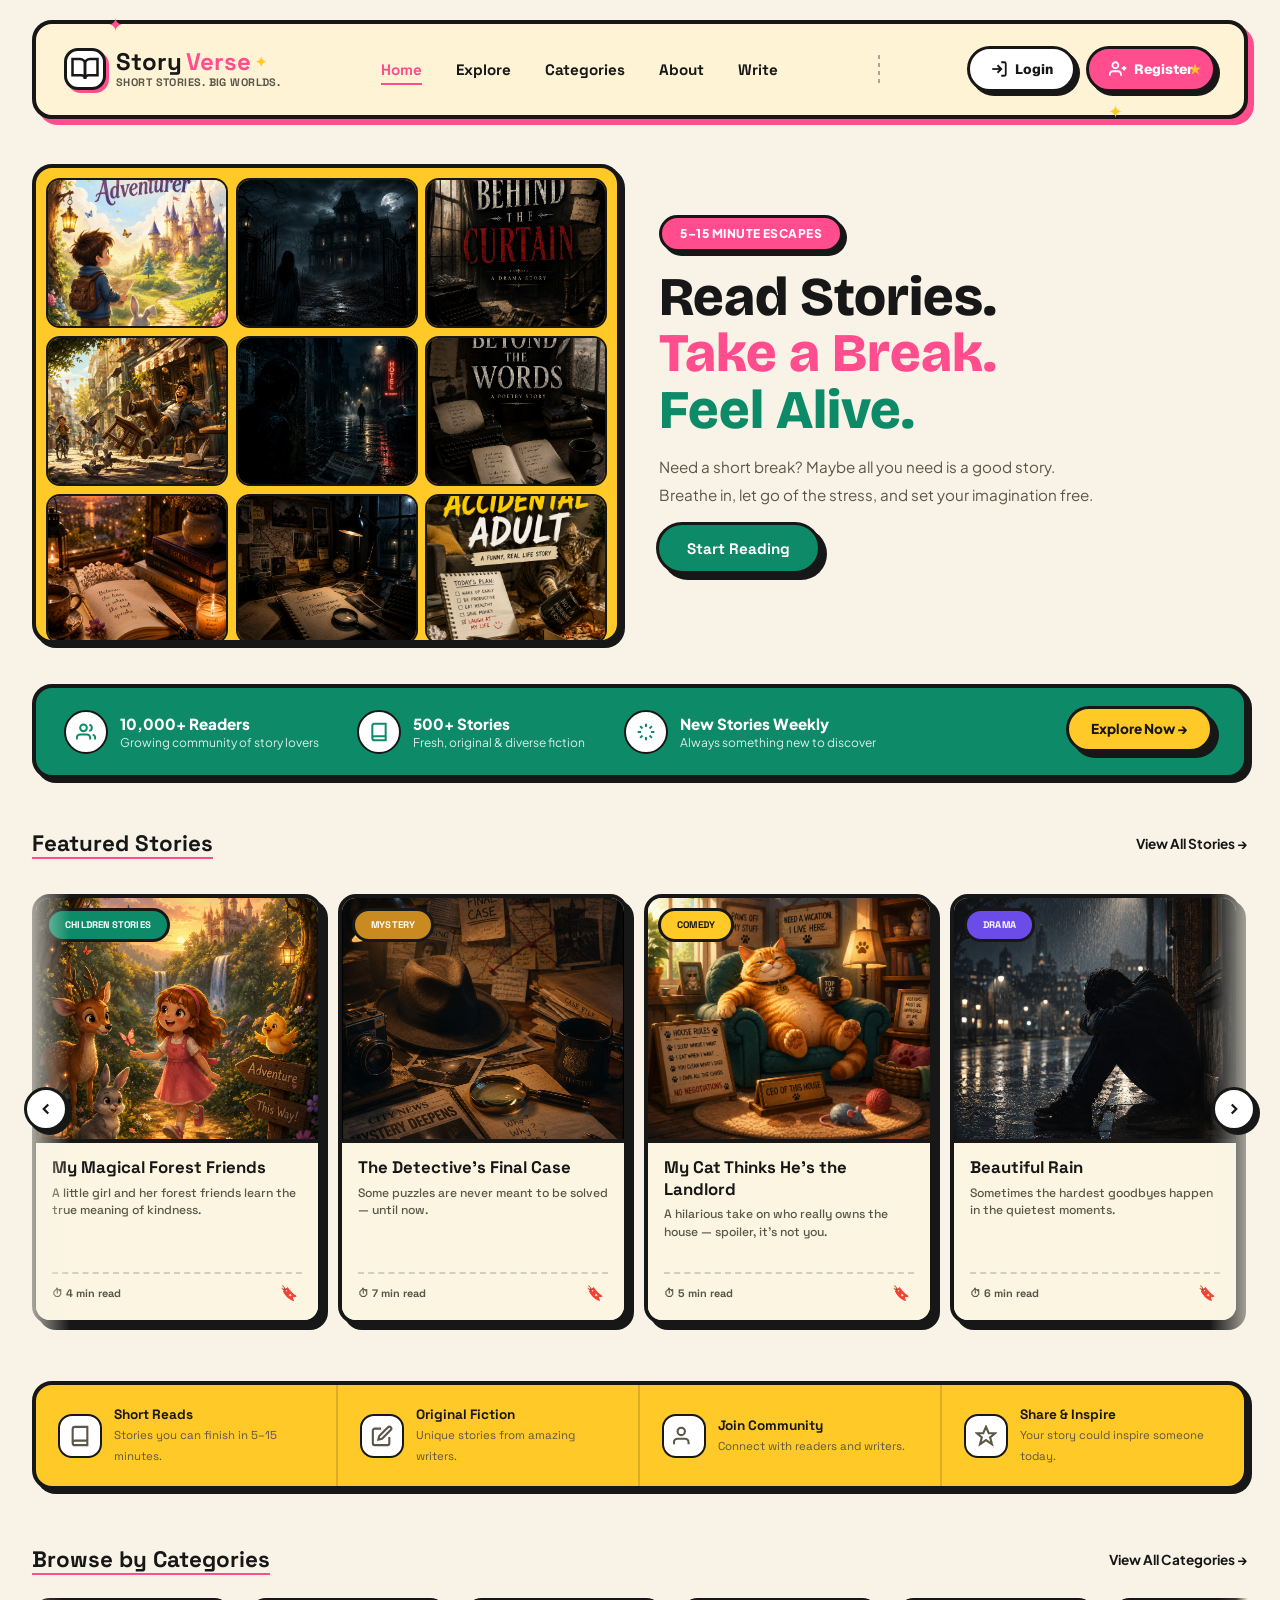
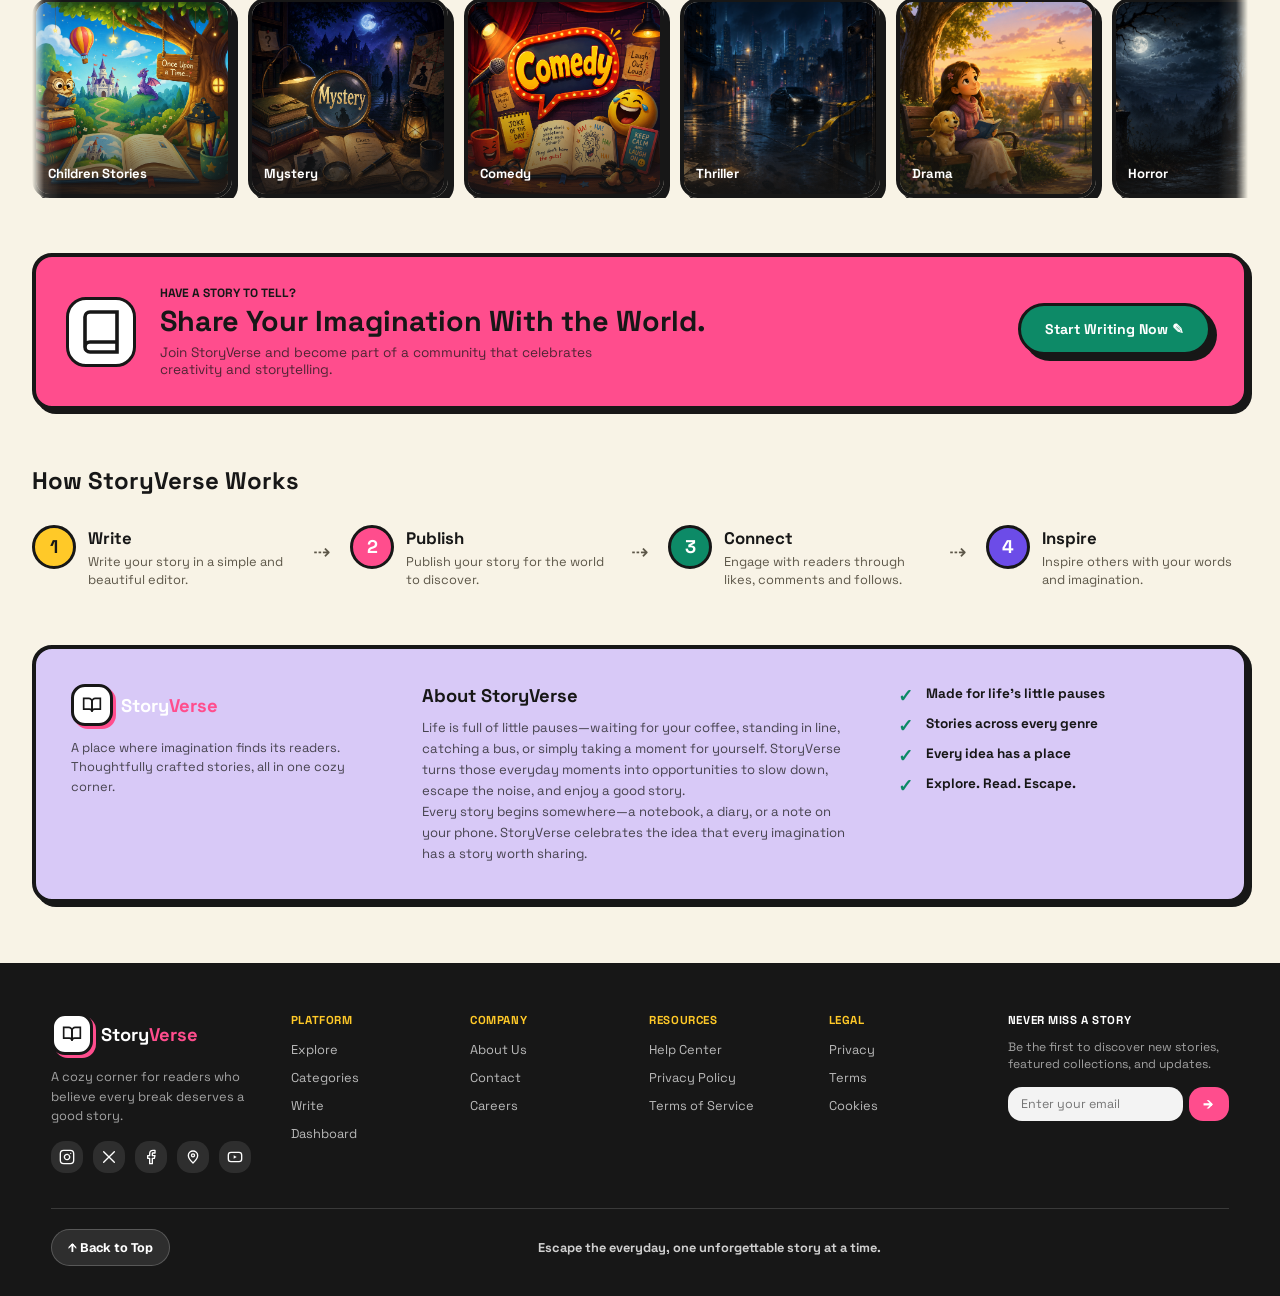
==== commit c4103184: "Rebuild frontend from scratch with responsive improvements" ====
--- a/index.html
+++ b/index.html
@@ -1,604 +1,1506 @@
-<!DOCTYPE html>
+<!doctype html>
 <html lang="en">
-<head>
-  <meta charset="UTF-8" />
-  <meta name="viewport" content="width=device-width, initial-scale=1.0" />
-  <meta name="description" content="StoryVerse - A premium knowledge publishing platform for stories, tutorials, and articles." />
-  <title>StoryVerse - Where Stories Come Alive</title>
-
-  <link rel="icon" type="image/svg+xml" href="assets/icons/favicon.svg" />
-
-  <link rel="stylesheet" href="style.css">
-</head>
-
-<body>
-     <header class="navbar" id="mainNavbar">
-  <div class="navbar-container">
-    <div class="sub-container">
-
-   <a href="index.html" class="navbar-logo">
-      <div class="navbar-logo-icon"></div>
-      <span class="navbar-logo-text">StoryVerse</span>
-    </a>
-
-    <nav class="navbar-links" id="navbarLinks">
-      <a href="explore.html" class="navbar-link">Explore</a>
-      <a href="categories.html" class="navbar-link">Categories</a>
-      <a href="#" class="navbar-link">Trending</a>
-      <a href="write.html" class="navbar-link navbar-link--write">Write</a>
-    </nav>
-
-    <div class="navbar-actions">
-      <div class="navbar-auth" id="navbarAuthButtons">
-        <a href="login.html" class="btn btn--ghost btn--sm">Sign in</a>
+  <head>
+    <meta charset="UTF-8" />
+    <meta name="viewport" content="width=device-width, initial-scale=1.0" />
+    <meta
+      name="description"
+      content="StoryVerse — read short, original fiction across children's stories, mystery, comedy, drama, thriller and horror. 5–15 minute escapes."
+    />
+    <meta name="theme-color" content="#f8f3e6" />
+    <title>StoryVerse — Short Stories. Big Worlds.</title>
+    <link rel="preconnect" href="https://fonts.googleapis.com" />
+    <link rel="preconnect" href="https://fonts.gstatic.com" crossorigin />
+    <link rel="stylesheet" href="style.css" />
+  </head>
+  <body>
+    <header>
+      <div class="navdiv">
+        <span class="nav-deco nav-deco--star-1" aria-hidden="true">✦</span>
+        <span class="nav-deco nav-deco--star-2" aria-hidden="true">✦</span>
+
+        <nav class="navbar">
+          <div class="title">
+            <span class="logo-mark" aria-hidden="true">
+              <svg
+                width="30"
+                height="30"
+                viewBox="0 0 24 24"
+                fill="none"
+                stroke="currentColor"
+                stroke-width="2"
+              >
+                <path d="M2 4h6a4 4 0 0 1 4 4v12a3 3 0 0 0-3-3H2z" />
+                <path d="M22 4h-6a4 4 0 0 0-4 4v12a3 3 0 0 1 3-3h7z" />
+              </svg>
+            </span>
+            <div class="logo-text-block">
+              <h1>
+                Story<span>Verse</span
+                ><span class="logo-sparkle" aria-hidden="true">✦</span>
+              </h1>
+              <p class="tagline">Short stories. Big worlds.</p>
+            </div>
+          </div>
+
+          <div class="navlinks" id="navLinks">
+            <div class="drawer-header">
+              <div class="drawer-brand">
+                <span class="logo-mark logo-mark--sm" aria-hidden="true">
+                  <svg
+                    width="20"
+                    height="20"
+                    viewBox="0 0 24 24"
+                    fill="none"
+                    stroke="currentColor"
+                    stroke-width="2"
+                  >
+                    <path d="M2 4h6a4 4 0 0 1 4 4v12a3 3 0 0 0-3-3H2z" />
+                    <path d="M22 4h-6a4 4 0 0 0-4 4v12a3 3 0 0 1 3-3h7z" />
+                  </svg>
+                </span>
+                <div>
+                  <span class="drawer-brand-title">Story<em>Verse</em></span>
+                  <span class="drawer-brand-tagline">Escape Reality.</span>
+                </div>
+              </div>
+              <button
+                class="drawer-close"
+                id="drawerCloseBtn"
+                type="button"
+                aria-label="Close menu"
+              >
+                <svg
+                  width="18"
+                  height="18"
+                  viewBox="0 0 24 24"
+                  fill="none"
+                  stroke="currentColor"
+                  stroke-width="3"
+                >
+                  <path d="M6 6l12 12M18 6L6 18" />
+                </svg>
+              </button>
+            </div>
+            <ul>
+              <li>
+                <a href="#home" class="nav-link is-active" aria-current="page">
+                  <span
+                    class="nav-link-icon nav-link-icon--pink"
+                    aria-hidden="true"
+                  >
+                    <svg
+                      width="18"
+                      height="18"
+                      viewBox="0 0 24 24"
+                      fill="none"
+                      stroke="currentColor"
+                      stroke-width="2.4"
+                    >
+                      <path
+                        d="M3 9.5 12 3l9 6.5V21a1 1 0 0 1-1 1h-5v-7H9v7H4a1 1 0 0 1-1-1z"
+                      />
+                    </svg>
+                  </span>
+                  <span class="nav-link-label">Home</span>
+                  <span class="nav-link-chevron" aria-hidden="true">
+                    <svg
+                      width="16"
+                      height="16"
+                      viewBox="0 0 24 24"
+                      fill="none"
+                      stroke="currentColor"
+                      stroke-width="3"
+                    >
+                      <path d="m9 6 6 6-6 6" />
+                    </svg>
+                  </span>
+                </a>
+              </li>
+              <li>
+                <a href="explore.html" class="nav-link">
+                  <span
+                    class="nav-link-icon nav-link-icon--purple"
+                    aria-hidden="true"
+                  >
+                    <svg
+                      width="18"
+                      height="18"
+                      viewBox="0 0 24 24"
+                      fill="none"
+                      stroke="currentColor"
+                      stroke-width="2.4"
+                    >
+                      <circle cx="12" cy="12" r="9" />
+                      <path d="m14.5 9.5-2 5-5 2 2-5z" />
+                    </svg>
+                  </span>
+                  <span class="nav-link-label">Explore</span>
+                  <span class="nav-link-chevron" aria-hidden="true">
+                    <svg
+                      width="16"
+                      height="16"
+                      viewBox="0 0 24 24"
+                      fill="none"
+                      stroke="currentColor"
+                      stroke-width="3"
+                    >
+                      <path d="m9 6 6 6-6 6" />
+                    </svg>
+                  </span>
+                </a>
+              </li>
+              <li>
+                <a href="#categories" class="nav-link">
+                  <span
+                    class="nav-link-icon nav-link-icon--yellow"
+                    aria-hidden="true"
+                  >
+                    <svg
+                      width="18"
+                      height="18"
+                      viewBox="0 0 24 24"
+                      fill="none"
+                      stroke="currentColor"
+                      stroke-width="2.4"
+                    >
+                      <rect x="3" y="3" width="7" height="7" rx="1" />
+                      <rect x="14" y="3" width="7" height="7" rx="1" />
+                      <rect x="3" y="14" width="7" height="7" rx="1" />
+                      <rect x="14" y="14" width="7" height="7" rx="1" />
+                    </svg>
+                  </span>
+                  <span class="nav-link-label">Categories</span>
+                  <span class="nav-link-chevron" aria-hidden="true">
+                    <svg
+                      width="16"
+                      height="16"
+                      viewBox="0 0 24 24"
+                      fill="none"
+                      stroke="currentColor"
+                      stroke-width="3"
+                    >
+                      <path d="m9 6 6 6-6 6" />
+                    </svg>
+                  </span>
+                </a>
+              </li>
+              <li>
+                <a href="#about" class="nav-link">
+                  <span
+                    class="nav-link-icon nav-link-icon--green"
+                    aria-hidden="true"
+                  >
+                    <svg
+                      width="18"
+                      height="18"
+                      viewBox="0 0 24 24"
+                      fill="none"
+                      stroke="currentColor"
+                      stroke-width="2.4"
+                    >
+                      <circle cx="12" cy="8" r="4" />
+                      <path d="M4 21v-1a8 8 0 0 1 16 0v1" />
+                    </svg>
+                  </span>
+                  <span class="nav-link-label">About</span>
+                  <span class="nav-link-chevron" aria-hidden="true">
+                    <svg
+                      width="16"
+                      height="16"
+                      viewBox="0 0 24 24"
+                      fill="none"
+                      stroke="currentColor"
+                      stroke-width="3"
+                    >
+                      <path d="m9 6 6 6-6 6" />
+                    </svg>
+                  </span>
+                </a>
+              </li>
+              <li>
+                <a href="#home" class="nav-link">
+                  <span
+                    class="nav-link-icon nav-link-icon--pink"
+                    aria-hidden="true"
+                  >
+                    <svg
+                      width="18"
+                      height="18"
+                      viewBox="0 0 24 24"
+                      fill="none"
+                      stroke="currentColor"
+                      stroke-width="2.4"
+                      stroke-linecap="round"
+                      stroke-linejoin="round"
+                    >
+                      <path d="M12 20h9" />
+                      <path
+                        d="M16.376 3.622a1 1 0 0 1 3.002 3.002L7.368 18.635a2 2 0 0 1-.855.506l-2.872.838a.5.5 0 0 1-.62-.62l.838-2.872a2 2 0 0 1 .506-.854z"
+                      />
+                    </svg>
+                  </span>
+                  <span class="nav-link-label">Write</span>
+                  <span class="nav-link-chevron" aria-hidden="true">
+                    <svg
+                      width="16"
+                      height="16"
+                      viewBox="0 0 24 24"
+                      fill="none"
+                      stroke="currentColor"
+                      stroke-width="3"
+                    >
+                      <path d="m9 6 6 6-6 6" />
+                    </svg>
+                  </span>
+                </a>
+              </li>
+            </ul>
+
+            <div class="nav-drawer-divider" aria-hidden="true"></div>
+
+            <div class="buttons buttons--drawer">
+              <button
+                class="btn-login"
+                type="button"
+                data-open-modal="loginModal"
+              >
+                <svg
+                  width="18"
+                  height="18"
+                  viewBox="0 0 24 24"
+                  fill="none"
+                  stroke="currentColor"
+                  stroke-width="2.4"
+                >
+                  <path d="M15 3h4a2 2 0 0 1 2 2v14a2 2 0 0 1-2 2h-4" />
+                  <path d="M10 17l5-5-5-5" />
+                  <path d="M15 12H3" />
+                </svg>
+                Login
+              </button>
+              <button
+                class="btn-register"
+                type="button"
+                data-open-modal="registerModal"
+              >
+                <svg
+                  width="18"
+                  height="18"
+                  viewBox="0 0 24 24"
+                  fill="none"
+                  stroke="currentColor"
+                  stroke-width="2.4"
+                >
+                  <path d="M16 21v-2a4 4 0 0 0-4-4H5a4 4 0 0 0-4 4v2" />
+                  <circle cx="8.5" cy="7" r="4" />
+                  <path d="M20 8v6M23 11h-6" />
+                </svg>
+                Register
+                <span class="register-star" aria-hidden="true">★</span>
+              </button>
+            </div>
+          </div>
+
+          <span class="nav-divider" aria-hidden="true"></span>
+
+          <div class="buttons">
+            <button
+              class="btn-login"
+              type="button"
+              data-open-modal="loginModal"
+            >
+              <svg
+                width="18"
+                height="18"
+                viewBox="0 0 24 24"
+                fill="none"
+                stroke="currentColor"
+                stroke-width="2.4"
+              >
+                <path d="M15 3h4a2 2 0 0 1 2 2v14a2 2 0 0 1-2 2h-4" />
+                <path d="M10 17l5-5-5-5" />
+                <path d="M15 12H3" />
+              </svg>
+              Login
+            </button>
+            <button
+              class="btn-register"
+              type="button"
+              data-open-modal="registerModal"
+            >
+              <svg
+                width="18"
+                height="18"
+                viewBox="0 0 24 24"
+                fill="none"
+                stroke="currentColor"
+                stroke-width="2.4"
+              >
+                <path d="M16 21v-2a4 4 0 0 0-4-4H5a4 4 0 0 0-4 4v2" />
+                <circle cx="8.5" cy="7" r="4" />
+                <path d="M20 8v6M23 11h-6" />
+              </svg>
+              Register
+              <span class="register-star" aria-hidden="true">★</span>
+            </button>
+          </div>
+
+          <button
+            class="hamburger"
+            id="hamburgerBtn"
+            type="button"
+            aria-label="Open menu"
+            aria-expanded="false"
+            aria-controls="navLinks"
+          >
+            <span></span>
+            <span></span>
+            <span></span>
+          </button>
+        </nav>
       </div>
 
-      <div class="navbar-user" id="navbarUserMenu" style="display: none;">
-        <button class="navbar-avatar-btn" id="userAvatarBtn" aria-label="User menu">
-          <img src="" alt="User avatar" class="navbar-avatar" id="navbarUserAvatar" />
-          <span class="navbar-username" id="navbarUsername"></span>
+      <div class="drawer-backdrop" id="drawerBackdrop"></div>
+    </header>
+    <main>
+      <section class="home" id="home">
+        <div class="hero">
+          <div class="hero-left">
+            <div class="box" aria-hidden="true">
+              <div class="hero-marquee-col hero-marquee-col--up">
+                <div class="hero-marquee-card">
+                  <img src="images/img1.png" alt="" loading="lazy" />
+                </div>
+                <div class="hero-marquee-card">
+                  <img src="images/img2.png" alt="" loading="lazy" />
+                </div>
+                <div class="hero-marquee-card">
+                  <img src="images/img3.png" alt="" loading="lazy" />
+                </div>
+                <div class="hero-marquee-card">
+                  <img src="images/drama1.png" alt="" loading="lazy" />
+                </div>
+                <div class="hero-marquee-card">
+                  <img src="images/img5.png" alt="" loading="lazy" />
+                </div>
+                <div class="hero-marquee-card">
+                  <img src="images/comedy3.png" alt="" loading="lazy" />
+                </div>
+
+                <div class="hero-marquee-card">
+                  <img src="images/img1.png" alt="" loading="lazy" />
+                </div>
+                <div class="hero-marquee-card">
+                  <img src="images/img2.png" alt="" loading="lazy" />
+                </div>
+                <div class="hero-marquee-card">
+                  <img src="images/img3.png" alt="" loading="lazy" />
+                </div>
+                <div class="hero-marquee-card">
+                  <img src="images/drama1.png" alt="" loading="lazy" />
+                </div>
+                <div class="hero-marquee-card">
+                  <img src="images/img5.png" alt="" loading="lazy" />
+                </div>
+                <div class="hero-marquee-card">
+                  <img src="images/comedy3.png" alt="" loading="lazy" />
+                </div>
+              </div>
+
+              <div class="hero-marquee-col hero-marquee-col--down">
+                <div class="hero-marquee-card">
+                  <img src="images/img7.png" alt="" loading="lazy" />
+                </div>
+                <div class="hero-marquee-card">
+                  <img src="images/img8.png" alt="" loading="lazy" />
+                </div>
+                <div class="hero-marquee-card">
+                  <img src="images/img9.png" alt="" loading="lazy" />
+                </div>
+                <div class="hero-marquee-card">
+                  <img src="images/img10.png" alt="" loading="lazy" />
+                </div>
+                <div class="hero-marquee-card">
+                  <img src="images/img11.png" alt="" loading="lazy" />
+                </div>
+                <div class="hero-marquee-card">
+                  <img src="images/img12.png" alt="" loading="lazy" />
+                </div>
+
+                <div class="hero-marquee-card">
+                  <img src="images/img7.png" alt="" loading="lazy" />
+                </div>
+                <div class="hero-marquee-card">
+                  <img src="images/img8.png" alt="" loading="lazy" />
+                </div>
+                <div class="hero-marquee-card">
+                  <img src="images/img9.png" alt="" loading="lazy" />
+                </div>
+                <div class="hero-marquee-card">
+                  <img src="images/img10.png" alt="" loading="lazy" />
+                </div>
+                <div class="hero-marquee-card">
+                  <img src="images/img11.png" alt="" loading="lazy" />
+                </div>
+                <div class="hero-marquee-card">
+                  <img src="images/img12.png" alt="" loading="lazy" />
+                </div>
+              </div>
+
+              <div class="hero-marquee-col hero-marquee-col--up">
+                <div class="hero-marquee-card">
+                  <img src="images/img13.png" alt="" loading="lazy" />
+                </div>
+                <div class="hero-marquee-card">
+                  <img src="images/img14.png" alt="" loading="lazy" />
+                </div>
+                <div class="hero-marquee-card">
+                  <img src="images/img15.png" alt="" loading="lazy" />
+                </div>
+                <div class="hero-marquee-card">
+                  <img src="images/childrenstory1.png" alt="" loading="lazy" />
+                </div>
+                <div class="hero-marquee-card">
+                  <img src="images/thriller2.png" alt="" loading="lazy" />
+                </div>
+                <div class="hero-marquee-card">
+                  <img src="images/category7.png" alt="" loading="lazy" />
+                </div>
+
+                <div class="hero-marquee-card">
+                  <img src="images/img13.png" alt="" loading="lazy" />
+                </div>
+                <div class="hero-marquee-card">
+                  <img src="images/img14.png" alt="" loading="lazy" />
+                </div>
+                <div class="hero-marquee-card">
+                  <img src="images/img15.png" alt="" loading="lazy" />
+                </div>
+                <div class="hero-marquee-card">
+                  <img src="images/childrenstory1.png" alt="" loading="lazy" />
+                </div>
+                <div class="hero-marquee-card">
+                  <img src="images/thriller2.png" alt="" loading="lazy" />
+                </div>
+                <div class="hero-marquee-card">
+                  <img src="images/category7.png" alt="" loading="lazy" />
+                </div>
+              </div>
+            </div>
+          </div>
+          <div class="hero-right">
+            <span class="hero-badge">5–15 Minute Escapes</span>
+            <h1 class="hero-heading">
+              <span class="hero-line">Read Stories.</span>
+              <span class="hero-line hero-line--pink">Take a Break.</span>
+              <span class="hero-line hero-line--green">Feel Alive.</span>
+            </h1>
+            <p class="hero-subtext">
+              <span
+                >Need a short break? Maybe all you need is a good story.</span
+              >
+              <span
+                >Breathe in, let go of the stress, and set your imagination
+                free.</span
+              >
+            </p>
+            <a href="explore.html" class="btn-start-reading">Start Reading</a>
+          </div>
+        </div>
+
+        <div class="stats-bar">
+          <div class="stat-item">
+            <span class="stat-icon" aria-hidden="true">
+              <svg
+                width="20"
+                height="20"
+                viewBox="0 0 24 24"
+                fill="none"
+                stroke="currentColor"
+                stroke-width="2.4"
+              >
+                <path d="M17 21v-2a4 4 0 0 0-4-4H5a4 4 0 0 0-4 4v2" />
+                <circle cx="9" cy="7" r="4" />
+                <path d="M23 21v-2a4 4 0 0 0-3-3.87M16 3.13a4 4 0 0 1 0 7.75" />
+              </svg>
+            </span>
+            <div class="stat-text">
+              <strong>10,000+ Readers</strong>
+              <span>Growing community of story lovers</span>
+            </div>
+          </div>
+
+          <div class="stat-item">
+            <span class="stat-icon" aria-hidden="true">
+              <svg
+                width="20"
+                height="20"
+                viewBox="0 0 24 24"
+                fill="none"
+                stroke="currentColor"
+                stroke-width="2.4"
+              >
+                <path
+                  d="M4 19.5A2.5 2.5 0 0 1 6.5 17H20M4 19.5A2.5 2.5 0 0 0 6.5 22H20V2H6.5A2.5 2.5 0 0 0 4 4.5z"
+                />
+              </svg>
+            </span>
+            <div class="stat-text">
+              <strong>500+ Stories</strong>
+              <span>Fresh, original &amp; diverse fiction</span>
+            </div>
+          </div>
+
+          <div class="stat-item">
+            <span class="stat-icon" aria-hidden="true">
+              <svg
+                width="20"
+                height="20"
+                viewBox="0 0 24 24"
+                fill="none"
+                stroke="currentColor"
+                stroke-width="2.4"
+              >
+                <path
+                  d="M12 2v4M12 18v4M4.93 4.93l2.83 2.83M16.24 16.24l2.83 2.83M2 12h4M18 12h4M4.93 19.07l2.83-2.83M16.24 7.76l2.83-2.83"
+                />
+              </svg>
+            </span>
+            <div class="stat-text">
+              <strong>New Stories Weekly</strong>
+              <span>Always something new to discover</span>
+            </div>
+          </div>
+
+          <a href="explore.html" class="btn-explore-now">Explore Now →</a>
+        </div>
+      </section>
+
+      <section class="featured-stories">
+        <div class="featured-section">
+          <div class="featured-header">
+            <h2>Featured Stories</h2>
+            <a href="explore.html" class="view-all-link">View All Stories →</a>
+          </div>
+
+          <div
+            class="featured-marquee-wrapper at-start"
+            id="featuredMarqueeWrapper"
+          >
+            <button
+              class="marquee-nav-btn marquee-nav-btn--prev"
+              id="marqueePrev"
+              type="button"
+              aria-label="Scroll left"
+              disabled
+            >
+              <svg
+                width="18"
+                height="18"
+                viewBox="0 0 24 24"
+                fill="none"
+                stroke="currentColor"
+                stroke-width="3"
+              >
+                <path d="m15 6-6 6 6 6" />
+              </svg>
+            </button>
+
+            <div class="featured-marquee" id="featuredMarquee">
+              <div class="featured-track">
+                <article class="story-card">
+                  <div class="story-card-image">
+                    <img
+                      src="images/childrenstory1.png"
+                      alt="Illustration of a child with forest animal friends"
+                      loading="lazy"
+                    />
+                    <span class="badge badge--green">Children Stories</span>
+                  </div>
+                  <div class="story-card-body">
+                    <h3>My Magical Forest Friends</h3>
+                    <p>
+                      A little girl and her forest friends learn the true
+                      meaning of kindness.
+                    </p>
+                    <div class="story-card-meta">
+                      <span>⏱ 4 min read</span>
+                      <button
+                        class="bookmark-btn"
+                        type="button"
+                        aria-label="Bookmark My Magical Forest Friends"
+                        aria-pressed="false"
+                      >
+                        🔖
+                      </button>
+                    </div>
+                  </div>
+                </article>
+
+                <article class="story-card">
+                  <div class="story-card-image">
+                    <img
+                      src="images/mystery1.png"
+                      alt="A detective examining evidence at a desk"
+                      loading="lazy"
+                    />
+                    <span class="badge badge--mustard">Mystery</span>
+                  </div>
+                  <div class="story-card-body">
+                    <h3>The Detective's Final Case</h3>
+                    <p>
+                      Some puzzles are never meant to be solved — until now.
+                    </p>
+                    <div class="story-card-meta">
+                      <span>⏱ 7 min read</span>
+                      <button
+                        class="bookmark-btn"
+                        type="button"
+                        aria-label="Bookmark The Detective's Final Case"
+                        aria-pressed="false"
+                      >
+                        🔖
+                      </button>
+                    </div>
+                  </div>
+                </article>
+
+                <article class="story-card">
+                  <div class="story-card-image">
+                    <img
+                      src="images/comedy3.png"
+                      alt="A cat lounging on a couch"
+                      loading="lazy"
+                    />
+                    <span class="badge badge--yellow">Comedy</span>
+                  </div>
+                  <div class="story-card-body">
+                    <h3>My Cat Thinks He's the Landlord</h3>
+                    <p>
+                      A hilarious take on who really owns the house — spoiler,
+                      it's not you.
+                    </p>
+                    <div class="story-card-meta">
+                      <span>⏱ 5 min read</span>
+                      <button
+                        class="bookmark-btn"
+                        type="button"
+                        aria-label="Bookmark My Cat Thinks He's the Landlord"
+                        aria-pressed="false"
+                      >
+                        🔖
+                      </button>
+                    </div>
+                  </div>
+                </article>
+
+                <article class="story-card">
+                  <div class="story-card-image">
+                    <img
+                      src="images/drama1.png"
+                      alt="Rain falling against a windowpane"
+                      loading="lazy"
+                    />
+                    <span class="badge badge--purple">Drama</span>
+                  </div>
+                  <div class="story-card-body">
+                    <h3>Beautiful Rain</h3>
+                    <p>
+                      Sometimes the hardest goodbyes happen in the quietest
+                      moments.
+                    </p>
+                    <div class="story-card-meta">
+                      <span>⏱ 6 min read</span>
+                      <button
+                        class="bookmark-btn"
+                        type="button"
+                        aria-label="Bookmark Beautiful Rain"
+                        aria-pressed="false"
+                      >
+                        🔖
+                      </button>
+                    </div>
+                  </div>
+                </article>
+
+                <article class="story-card">
+                  <div class="story-card-image">
+                    <img
+                      src="images/thriller2.png"
+                      alt="A mysterious old door appearing inside a quiet library."
+                      loading="lazy"
+                    />
+                    <span class="badge badge--navy">Thriller</span>
+                  </div>
+                  <div class="story-card-body">
+                    <h3>The Door That Wasn't There</h3>
+                    <p>
+                      Every morning, a mysterious door appeared in a different
+                      place.
+                    </p>
+                    <div class="story-card-meta">
+                      <span>⏱ 8 min read</span>
+                      <button
+                        class="bookmark-btn"
+                        type="button"
+                        aria-label="Bookmark The Door That Wasn't There"
+                        aria-pressed="false"
+                      >
+                        🔖
+                      </button>
+                    </div>
+                  </div>
+                </article>
+
+                <article class="story-card">
+                  <div class="story-card-image">
+                    <img
+                      src="images/horror2.png"
+                      alt="A mysterious door labeled 4B glowing in a dark, abandoned hallway."
+                      loading="lazy"
+                    />
+                    <span class="badge badge--pink">Horror</span>
+                  </div>
+                  <div class="story-card-body">
+                    <h3>What Waits in Room 4B</h3>
+                    <p>
+                      Some doors are better left unopened. She opened it anyway.
+                    </p>
+                    <div class="story-card-meta">
+                      <span>⏱ 6 min read</span>
+                      <button
+                        class="bookmark-btn"
+                        type="button"
+                        aria-label="Bookmark What Waits in Room 4B"
+                        aria-pressed="false"
+                      >
+                        🔖
+                      </button>
+                    </div>
+                  </div>
+                </article>
+              </div>
+            </div>
+
+            <button
+              class="marquee-nav-btn marquee-nav-btn--next"
+              id="marqueeNext"
+              type="button"
+              aria-label="Scroll right"
+            >
+              <svg
+                width="18"
+                height="18"
+                viewBox="0 0 24 24"
+                fill="none"
+                stroke="currentColor"
+                stroke-width="3"
+              >
+                <path d="m9 6 6 6-6 6" />
+              </svg>
+            </button>
+          </div>
+        </div>
+      </section>
+
+      <section class="features-section">
+        <ul class="features-list">
+          <li class="feature-item">
+            <span class="feature-icon" aria-hidden="true">
+              <svg
+                width="22"
+                height="22"
+                viewBox="0 0 24 24"
+                fill="none"
+                stroke="currentColor"
+                stroke-width="2.3"
+              >
+                <path
+                  d="M4 19.5A2.5 2.5 0 0 1 6.5 17H20M4 19.5A2.5 2.5 0 0 0 6.5 22H20V2H6.5A2.5 2.5 0 0 0 4 4.5z"
+                />
+              </svg>
+            </span>
+            <div>
+              <strong>Short Reads</strong>
+              <span>Stories you can finish in 5–15 minutes.</span>
+            </div>
+          </li>
+
+          <li class="feature-item">
+            <span class="feature-icon" aria-hidden="true">
+              <svg
+                width="22"
+                height="22"
+                viewBox="0 0 24 24"
+                fill="none"
+                stroke="currentColor"
+                stroke-width="2.3"
+              >
+                <path
+                  d="M11 4H4a2 2 0 0 0-2 2v14a2 2 0 0 0 2 2h14a2 2 0 0 0 2-2v-7"
+                />
+                <path
+                  d="M18.5 2.5a2.12 2.12 0 0 1 3 3L12 15l-4 1 1-4 9.5-9.5z"
+                />
+              </svg>
+            </span>
+            <div>
+              <strong>Original Fiction</strong>
+              <span>Unique stories from amazing writers.</span>
+            </div>
+          </li>
+
+          <li class="feature-item">
+            <span class="feature-icon" aria-hidden="true">
+              <svg
+                width="22"
+                height="22"
+                viewBox="0 0 24 24"
+                fill="none"
+                stroke="currentColor"
+                stroke-width="2.3"
+              >
+                <path d="M17 21v-2a4 4 0 0 0-4-4H5a4 4 0 0 0-4 4v2" />
+                <circle cx="9" cy="7" r="4" />
+              </svg>
+            </span>
+            <div>
+              <strong>Join Community</strong>
+              <span>Connect with readers and writers.</span>
+            </div>
+          </li>
+
+          <li class="feature-item">
+            <span class="feature-icon" aria-hidden="true">
+              <svg
+                width="22"
+                height="22"
+                viewBox="0 0 24 24"
+                fill="none"
+                stroke="currentColor"
+                stroke-width="2.3"
+              >
+                <path
+                  d="M12 2l3 7h7l-5.5 4.5L18.5 21 12 16.5 5.5 21l2-7.5L2 9h7z"
+                />
+              </svg>
+            </span>
+            <div>
+              <strong>Share &amp; Inspire</strong>
+              <span>Your story could inspire someone today.</span>
+            </div>
+          </li>
+        </ul>
+      </section>
+
+      <section class="categories-section" id="categories">
+        <div class="categories-header">
+          <h2>Browse by Categories</h2>
+          <a href="explore.html" class="view-all-link">View All Categories →</a>
+        </div>
+
+        <div class="categories-marquee">
+          <div class="categories-grid">
+            <a
+              href="explore.html?category=Children+Stories"
+              class="category-card"
+            >
+              <img
+                src="images/category1.png"
+                alt="Children Stories category"
+                loading="lazy"
+              />
+              <span class="category-name">Children Stories</span>
+            </a>
+
+            <a href="explore.html?category=Mystery" class="category-card">
+              <img
+                src="images/category2.png"
+                alt="Mystery category"
+                loading="lazy"
+              />
+              <span class="category-name">Mystery</span>
+            </a>
+
+            <a href="explore.html?category=Comedy" class="category-card">
+              <img
+                src="images/category3.png"
+                alt="Comedy category"
+                loading="lazy"
+              />
+              <span class="category-name">Comedy</span>
+            </a>
+
+            <a href="explore.html?category=Thriller" class="category-card">
+              <img
+                src="images/thriller3.png"
+                alt="Thriller category"
+                loading="lazy"
+              />
+              <span class="category-name">Thriller</span>
+            </a>
+
+            <a href="explore.html?category=Drama" class="category-card">
+              <img
+                src="images/category4.png"
+                alt="Drama category"
+                loading="lazy"
+              />
+              <span class="category-name">Drama</span>
+            </a>
+
+            <a href="explore.html?category=Horror" class="category-card">
+              <img
+                src="images/horror3.png"
+                alt="Horror category"
+                loading="lazy"
+              />
+              <span class="category-name">Horror</span>
+            </a>
+
+            <a href="explore.html?category=Poetry" class="category-card">
+              <img
+                src="images/category6.png"
+                alt="Poetry category"
+                loading="lazy"
+              />
+              <span class="category-name">Poetry</span>
+            </a>
+
+            <a
+              href="explore.html?category=Children+Stories"
+              class="category-card"
+              aria-hidden="true"
+              tabindex="-1"
+            >
+              <img src="images/category1.png" alt="" loading="lazy" />
+              <span class="category-name">Children Stories</span>
+            </a>
+
+            <a
+              href="explore.html?category=Mystery"
+              class="category-card"
+              aria-hidden="true"
+              tabindex="-1"
+            >
+              <img src="images/category2.png" alt="" loading="lazy" />
+              <span class="category-name">Mystery</span>
+            </a>
+
+            <a
+              href="explore.html?category=Comedy"
+              class="category-card"
+              aria-hidden="true"
+              tabindex="-1"
+            >
+              <img src="images/category3.png" alt="" loading="lazy" />
+              <span class="category-name">Comedy</span>
+            </a>
+
+            <a
+              href="explore.html?category=Thriller"
+              class="category-card"
+              aria-hidden="true"
+              tabindex="-1"
+            >
+              <img src="images/thriller3.png" alt="" loading="lazy" />
+              <span class="category-name">Thriller</span>
+            </a>
+
+            <a
+              href="explore.html?category=Drama"
+              class="category-card"
+              aria-hidden="true"
+              tabindex="-1"
+            >
+              <img src="images/category4.png" alt="" loading="lazy" />
+              <span class="category-name">Drama</span>
+            </a>
+
+            <a
+              href="explore.html?category=Horror"
+              class="category-card"
+              aria-hidden="true"
+              tabindex="-1"
+            >
+              <img src="images/horror3.png" alt="" loading="lazy" />
+              <span class="category-name">Horror</span>
+            </a>
+
+            <a
+              href="explore.html?category=Poetry"
+              class="category-card"
+              aria-hidden="true"
+              tabindex="-1"
+            >
+              <img src="images/category6.png" alt="" loading="lazy" />
+              <span class="category-name">Poetry</span>
+            </a>
+          </div>
+        </div>
+      </section>
+
+      <section class="cta-write">
+        <div class="cta-write-icon" aria-hidden="true">
+          <svg
+            width="48"
+            height="48"
+            viewBox="0 0 24 24"
+            fill="none"
+            stroke="currentColor"
+            stroke-width="1.8"
+          >
+            <path
+              d="M4 19.5A2.5 2.5 0 0 1 6.5 17H20M4 19.5A2.5 2.5 0 0 0 6.5 22H20V2H6.5A2.5 2.5 0 0 0 4 4.5z"
+            />
+          </svg>
+        </div>
+        <div class="cta-write-body">
+          <span class="cta-write-eyebrow">Have a story to tell?</span>
+          <h2>Share Your Imagination With the World.</h2>
+          <p>
+            Join StoryVerse and become part of a community that celebrates
+            creativity and storytelling.
+          </p>
+        </div>
+        <a href="#home" class="btn-write-now">Start Writing Now ✎</a>
+      </section>
+
+      <section class="how-it-works">
+        <h2>How StoryVerse Works</h2>
+
+        <ol class="steps-row">
+          <li class="step-item">
+            <span class="step-number step-number--yellow" aria-hidden="true"
+              >1</span
+            >
+            <div>
+              <strong>Write</strong>
+              <p>Write your story in a simple and beautiful editor.</p>
+            </div>
+          </li>
+          <span class="step-connector" aria-hidden="true">⇢</span>
+          <li class="step-item">
+            <span class="step-number step-number--pink" aria-hidden="true"
+              >2</span
+            >
+            <div>
+              <strong>Publish</strong>
+              <p>Publish your story for the world to discover.</p>
+            </div>
+          </li>
+          <span class="step-connector" aria-hidden="true">⇢</span>
+          <li class="step-item">
+            <span class="step-number step-number--green" aria-hidden="true"
+              >3</span
+            >
+            <div>
+              <strong>Connect</strong>
+              <p>Engage with readers through likes, comments and follows.</p>
+            </div>
+          </li>
+          <span class="step-connector" aria-hidden="true">⇢</span>
+          <li class="step-item">
+            <span class="step-number step-number--purple" aria-hidden="true"
+              >4</span
+            >
+            <div>
+              <strong>Inspire</strong>
+              <p>Inspire others with your words and imagination.</p>
+            </div>
+          </li>
+        </ol>
+      </section>
+
+      <section class="about-banner" id="about">
+        <div class="about-brand">
+          <div class="footer-logo">
+            <span class="logo-mark logo-mark--sm" aria-hidden="true">
+              <svg
+                width="20"
+                height="20"
+                viewBox="0 0 24 24"
+                fill="none"
+                stroke="currentColor"
+                stroke-width="2"
+              >
+                <path d="M2 4h6a4 4 0 0 1 4 4v12a3 3 0 0 0-3-3H2z" />
+                <path d="M22 4h-6a4 4 0 0 0-4 4v12a3 3 0 0 1 3-3h7z" />
+              </svg>
+            </span>
+            <span class="footer-logo-text">Story<em>Verse</em></span>
+          </div>
+          <p>
+            A place where imagination finds its readers. Thoughtfully crafted
+            stories, all in one cozy corner.
+          </p>
+        </div>
+
+        <div class="about-copy">
+          <h3>About StoryVerse</h3>
+          <p>
+            Life is full of little pauses—waiting for your coffee, standing in
+            line, catching a bus, or simply taking a moment for yourself.
+            StoryVerse turns those everyday moments into opportunities to slow
+            down, escape the noise, and enjoy a good story.
+            <br />
+            Every story begins somewhere—a notebook, a diary, or a note on your
+            phone. StoryVerse celebrates the idea that every imagination has a
+            story worth sharing.
+          </p>
+        </div>
+
+        <ul class="about-checks">
+          <li>Made for life's little pauses</li>
+          <li>Stories across every genre</li>
+          <li>Every idea has a place</li>
+          <li>Explore. Read. Escape.</li>
+        </ul>
+      </section>
+
+      <footer class="site-footer" id="contact">
+        <div class="footer-top">
+          <div class="footer-brand">
+            <div class="footer-logo">
+              <span class="logo-mark logo-mark--sm" aria-hidden="true">
+                <svg
+                  width="20"
+                  height="20"
+                  viewBox="0 0 24 24"
+                  fill="none"
+                  stroke="currentColor"
+                  stroke-width="2"
+                >
+                  <path d="M2 4h6a4 4 0 0 1 4 4v12a3 3 0 0 0-3-3H2z" />
+                  <path d="M22 4h-6a4 4 0 0 0-4 4v12a3 3 0 0 1 3-3h7z" />
+                </svg>
+              </span>
+              <span class="footer-logo-text">Story<em>Verse</em></span>
+            </div>
+            <p>
+              A cozy corner for readers who believe every break deserves a good
+              story.
+            </p>
+            <div class="footer-social">
+              <a href="#" aria-label="Instagram">
+                <svg
+                  width="16"
+                  height="16"
+                  viewBox="0 0 24 24"
+                  fill="none"
+                  stroke="currentColor"
+                  stroke-width="2"
+                  stroke-linecap="round"
+                  stroke-linejoin="round"
+                >
+                  <rect x="2" y="2" width="20" height="20" rx="5" />
+                  <path d="M16 11.37A4 4 0 1 1 12.63 8 4 4 0 0 1 16 11.37z" />
+                  <path d="M17.5 6.5h.01" />
+                </svg>
+              </a>
+              <a href="#" aria-label="Twitter / X">
+                <svg
+                  width="16"
+                  height="16"
+                  viewBox="0 0 24 24"
+                  fill="none"
+                  stroke="currentColor"
+                  stroke-width="2"
+                  stroke-linecap="round"
+                >
+                  <path d="M4 4l16 16" />
+                  <path d="M20 4 4 20" />
+                </svg>
+              </a>
+              <a href="#" aria-label="Facebook">
+                <svg
+                  width="16"
+                  height="16"
+                  viewBox="0 0 24 24"
+                  fill="none"
+                  stroke="currentColor"
+                  stroke-width="2"
+                  stroke-linecap="round"
+                  stroke-linejoin="round"
+                >
+                  <path
+                    d="M18 2h-3a5 5 0 0 0-5 5v3H7v4h3v8h4v-8h3l1-4h-4V7a1 1 0 0 1 1-1h3z"
+                  />
+                </svg>
+              </a>
+              <a href="#" aria-label="Pinterest">
+                <svg
+                  width="16"
+                  height="16"
+                  viewBox="0 0 24 24"
+                  fill="none"
+                  stroke="currentColor"
+                  stroke-width="2"
+                  stroke-linecap="round"
+                  stroke-linejoin="round"
+                >
+                  <path
+                    d="M12 21s-7-6.1-7-11.5A7 7 0 0 1 12 3a7 7 0 0 1 7 6.5C19 14.9 12 21 12 21z"
+                  />
+                  <circle cx="12" cy="9.5" r="2.3" />
+                </svg>
+              </a>
+              <a href="#" aria-label="YouTube">
+                <svg
+                  width="16"
+                  height="16"
+                  viewBox="0 0 24 24"
+                  fill="none"
+                  stroke="currentColor"
+                  stroke-width="2"
+                  stroke-linecap="round"
+                  stroke-linejoin="round"
+                >
+                  <rect x="2" y="5" width="20" height="14" rx="4" />
+                  <path
+                    d="M10 9.5v5l4.5-2.5z"
+                    fill="currentColor"
+                    stroke="none"
+                  />
+                </svg>
+              </a>
+            </div>
+          </div>
+
+          <div class="footer-col">
+            <h4>Platform</h4>
+            <a href="explore.html">Explore</a>
+            <a href="#categories">Categories</a>
+            <a href="dashboard.html">Write</a>
+            <a href="dashboard.html">Dashboard</a>
+          </div>
+
+          <div class="footer-col">
+            <h4>Company</h4>
+            <a href="#about">About Us</a>
+            <a href="#contact">Contact</a>
+            <a href="#">Careers</a>
+          </div>
+
+          <div class="footer-col">
+            <h4>Resources</h4>
+            <a href="#">Help Center</a>
+            <a href="#">Privacy Policy</a>
+            <a href="#">Terms of Service</a>
+          </div>
+
+          <div class="footer-col">
+            <h4>Legal</h4>
+            <a href="#">Privacy</a>
+            <a href="#">Terms</a>
+            <a href="#">Cookies</a>
+          </div>
+
+          <div class="footer-newsletter">
+            <h4>NEVER MISS A STORY</h4>
+            <p>
+              Be the first to discover new stories, featured collections, and
+              updates.
+            </p>
+            <form id="newsletterForm" novalidate>
+              <label for="newsletterEmail" class="visually-hidden"
+                >Email address</label
+              >
+              <input
+                type="email"
+                id="newsletterEmail"
+                name="email"
+                placeholder="Enter your email"
+                autocomplete="email"
+                required
+              />
+              <button type="submit" aria-label="Subscribe">→</button>
+            </form>
+            <p
+              class="newsletter-status"
+              id="newsletterStatus"
+              role="status"
+              aria-live="polite"
+            ></p>
+          </div>
+        </div>
+
+        <div class="footer-bottom">
+          <button
+            class="btn-back-to-top"
+            id="backToTop"
+            aria-label="Back to top"
+          >
+            ↑ Back to Top
+          </button>
+          <p class="footer-quote">
+            Escape the everyday, one unforgettable story at a time.
+          </p>
+        </div>
+      </footer>
+    </main>
+
+    <div class="modal-overlay" id="loginModal">
+      <div class="modal">
+        <button
+          class="close-btn"
+          id="loginCloseBtn"
+          type="button"
+          aria-label="Close"
+        >
+          ✕
         </button>
+
+        <div class="modal-form">
+          <h2 class="modal-form-title">Sign In</h2>
+          <p class="modal-form-subtitle">
+            Don't have an account?
+            <a href="#" id="switchToRegister">Register</a>
+          </p>
+
+          <form id="loginForm" novalidate>
+            <div class="form-group">
+              <label for="loginEmail">Email Address</label>
+              <input
+                type="email"
+                id="loginEmail"
+                name="email"
+                placeholder="you@example.com"
+                autocomplete="email"
+                required
+              />
+            </div>
+
+            <div class="form-group">
+              <div class="form-label-row">
+                <label for="loginPassword">Password</label>
+                <a href="#" class="forgot-link">Forgot password?</a>
+              </div>
+              <div class="password-field">
+                <input
+                  type="password"
+                  id="loginPassword"
+                  name="password"
+                  placeholder="Your password"
+                  autocomplete="current-password"
+                  required
+                />
+                <button
+                  type="button"
+                  class="password-toggle"
+                  id="loginPasswordToggle"
+                  aria-label="Show password"
+                  aria-pressed="false"
+                >
+                  <svg
+                    width="18"
+                    height="18"
+                    viewBox="0 0 24 24"
+                    fill="none"
+                    stroke="currentColor"
+                    stroke-width="2.3"
+                  >
+                    <path
+                      d="M2 12s3.5-7 10-7 10 7 10 7-3.5 7-10 7S2 12 2 12z"
+                    />
+                    <circle cx="12" cy="12" r="3" />
+                  </svg>
+                </button>
+              </div>
+            </div>
+
+            <button type="submit" class="btn-auth-submit">Sign In</button>
+          </form>
+        </div>
       </div>
     </div>
-  </div>
-
-    </div>
-   
-</header>
-
-  <main class="main-content" id="mainContent">
-    <section class="hero-section">
-     
-      
-     <div class="hero-marquee" aria-hidden="true">
-  <div class="hero-marquee-row hero-marquee-row--1">
-    <div class="hero-marquee-track hero-marquee-track--left">
-      <img class="hero-marquee-img" src="assets/images/img1.jpg" alt="" />
-      <img class="hero-marquee-img" src="assets/images/img2.jpg" alt="" />
-      <img class="hero-marquee-img" src="assets/images/img3.jpg" alt="" />
-      <img class="hero-marquee-img" src="assets/images/img4.jpg" alt="" />
-      <img class="hero-marquee-img" src="assets/images/img5.jpg" alt="" />
-      <img class="hero-marquee-img" src="assets/images/img6.jpg" alt="" />
-      <!-- duplicate set for seamless loop -->
-      <img class="hero-marquee-img" src="assets/images/img1.jpg" alt="" />
-      <img class="hero-marquee-img" src="assets/images/img2.jpg" alt="" />
-      <img class="hero-marquee-img" src="assets/images/img3.jpg" alt="" />
-      <img class="hero-marquee-img" src="assets/images/img4.jpg" alt="" />
-      <img class="hero-marquee-img" src="assets/images/img5.jpg" alt="" />
-      <img class="hero-marquee-img" src="assets/images/img6.jpg" alt="" />
-    </div>
-  </div>
-
-  <div class="hero-marquee-row hero-marquee-row--2">
-    <div class="hero-marquee-track hero-marquee-track--right">
-      <img class="hero-marquee-img" src="assets/images/img1.jpg" alt="" />
-      <img class="hero-marquee-img" src="assets/images/img2.jpg" alt="" />
-      <img class="hero-marquee-img" src="assets/images/img3.jpg" alt="" />
-      <img class="hero-marquee-img" src="assets/images/img4.jpg" alt="" />
-      <img class="hero-marquee-img" src="assets/images/img5.jpg" alt="" />
-      <img class="hero-marquee-img" src="assets/images/img6.jpg" alt="" />
-      <!-- duplicate set for seamless loop -->
-       <img class="hero-marquee-img" src="assets/images/img1.jpg" alt="" />
-      <img class="hero-marquee-img" src="assets/images/img2.jpg" alt="" />
-      <img class="hero-marquee-img" src="assets/images/img3.jpg" alt="" />
-      <img class="hero-marquee-img" src="assets/images/img4.jpg" alt="" />
-      <img class="hero-marquee-img" src="assets/images/img5.jpg" alt="" />
-      <img class="hero-marquee-img" src="assets/images/img6.jpg" alt="" />
-    </div>
-  </div>
-</div>
-
-
-      <div class="hero-content">
-       
-
-        <h1 class="hero-headline">
-  Where great ideas <br />become <span class="text-gradient">great stories</span>
-</h1>
-
-        <p class="hero-subtext">
-          StoryVerse is home to stories, ideas, experiences, and knowledge from curious minds around the world—all crafted for meaningful 5–15 minute reads.
-        </p>
-
-        <div class="hero-actions">
-          <a href="register.html" class="btn btn--primary btn--xl">Start Writing</a>
-          <a href="explore.html" class="btn btn--secondary btn--xl">Explore Articles</a>
-        </div>
-
-        <div class="hero-stats">
-          <div class="hero-stat-item">
-            <span class="hero-stat-number" data-target="50000">0</span>
-            <span class="hero-stat-label">Active Writers</span>
-          </div>
-          <div class="hero-stat-item">
-            <span class="hero-stat-number" data-target="120000">0</span>
-            <span class="hero-stat-label">Published Articles</span>
-          </div>
-          <div class="hero-stat-item">
-            <span class="hero-stat-number" data-target="2000000">0</span>
-            <span class="hero-stat-label">Monthly Readers</span>
-          </div>
+
+    <div class="modal-overlay" id="registerModal">
+      <div class="modal">
+        <button
+          class="close-btn"
+          id="registerCloseBtn"
+          type="button"
+          aria-label="Close"
+        >
+          ✕
+        </button>
+
+        <div class="modal-form">
+          <h2 class="modal-form-title">Register</h2>
+          <p class="modal-form-subtitle">
+            Already have an account? <a href="#" id="switchToLogin">Sign in</a>
+          </p>
+
+          <form id="registerForm" novalidate>
+            <div class="form-group">
+              <label for="registerName">Full Name</label>
+              <input
+                type="text"
+                id="registerName"
+                name="name"
+                placeholder="Your full name"
+                autocomplete="name"
+                required
+              />
+            </div>
+
+            <div class="form-group">
+              <label for="registerEmail">Email Address</label>
+              <input
+                type="email"
+                id="registerEmail"
+                name="email"
+                placeholder="you@example.com"
+                autocomplete="email"
+                required
+              />
+            </div>
+
+            <div class="form-group">
+              <label for="registerPassword">Password</label>
+              <div class="password-field">
+                <input
+                  type="password"
+                  id="registerPassword"
+                  name="password"
+                  placeholder="At least 6 characters"
+                  autocomplete="new-password"
+                  minlength="6"
+                  required
+                />
+                <button
+                  type="button"
+                  class="password-toggle"
+                  id="registerPasswordToggle"
+                  aria-label="Show password"
+                  aria-pressed="false"
+                >
+                  <svg
+                    width="18"
+                    height="18"
+                    viewBox="0 0 24 24"
+                    fill="none"
+                    stroke="currentColor"
+                    stroke-width="2.3"
+                  >
+                    <path
+                      d="M2 12s3.5-7 10-7 10 7 10 7-3.5 7-10 7S2 12 2 12z"
+                    />
+                    <circle cx="12" cy="12" r="3" />
+                  </svg>
+                </button>
+              </div>
+            </div>
+
+            <button type="submit" class="btn-auth-submit">
+              Create Account
+            </button>
+          </form>
         </div>
       </div>
-    </section>
-  <!-- =============================================
-       FEATURED ARTICLES SECTION
-       ============================================= -->
-  <section class="featured-section">
-    <div class="container">
-
-      <div class="section-header">
-        <span class="section-label">Editor's Pick</span>
-        <h2 class="section-title">Featured Stories</h2>
-      </div>
-
-      <!-- 4 featured cards grid -->
-      <div class="featured-small-grid">
-
-       <a href="article.html" class="featured-small-card">
-  <div class="featured-small-card-image">
-    <img src="https://images.unsplash.com/photo-1455390582262-044cdead277a?w=500&q=80" alt="Fiction article" />
-  </div>
-
-  <div class="featured-small-card-body">
-    <div class="featured-small-card-topline">
-      <span class="featured-small-card-category">Stories & Fiction</span>
-      <span class="featured-small-card-time">6 min read</span>
     </div>
-
-    <h3 class="featured-small-card-title">
-      Why I Quit My Job to Write Fiction Full Time
-    </h3>
-
-    <p class="featured-small-card-excerpt">
-      A personal story about choosing creative freedom and building a writing life.
-    </p>
-
-    <div class="featured-small-card-meta">
-      <div class="featured-small-card-author-pill">
-        <img src="https://i.pravatar.cc/28?img=53" alt="James Okafor" />
-        <span>James Okafor</span>
-      </div>
-
-      <div class="featured-small-card-stats">
-        <span>♡ 145</span>
-        <span>○ 9</span>
-      </div>
-    </div>
-  </div>
-</a>
-
-       <a href="article.html" class="featured-small-card">
-  <div class="featured-small-card-image">
-    <img src="https://images.unsplash.com/photo-1455390582262-044cdead277a?w=500&q=80" alt="Fiction article" />
-  </div>
-
-  <div class="featured-small-card-body">
-    <div class="featured-small-card-topline">
-      <span class="featured-small-card-category">Stories & Fiction</span>
-      <span class="featured-small-card-time">6 min read</span>
-    </div>
-
-    <h3 class="featured-small-card-title">
-      Why I Quit My Job to Write Fiction Full Time
-    </h3>
-
-    <p class="featured-small-card-excerpt">
-      A personal story about choosing creative freedom and building a writing life.
-    </p>
-
-    <div class="featured-small-card-meta">
-      <div class="featured-small-card-author-pill">
-        <img src="https://i.pravatar.cc/28?img=53" alt="James Okafor" />
-        <span>James Okafor</span>
-      </div>
-
-      <div class="featured-small-card-stats">
-        <span>♡ 145</span>
-        <span>○ 9</span>
-      </div>
-    </div>
-  </div>
-</a>
-
-      <a href="article.html" class="featured-small-card">
-  <div class="featured-small-card-image">
-    <img src="https://images.unsplash.com/photo-1455390582262-044cdead277a?w=500&q=80" alt="Fiction article" />
-  </div>
-
-  <div class="featured-small-card-body">
-    <div class="featured-small-card-topline">
-      <span class="featured-small-card-category">Stories & Fiction</span>
-      <span class="featured-small-card-time">6 min read</span>
-    </div>
-
-    <h3 class="featured-small-card-title">
-      Why I Quit My Job to Write Fiction Full Time
-    </h3>
-
-    <p class="featured-small-card-excerpt">
-      A personal story about choosing creative freedom and building a writing life.
-    </p>
-
-    <div class="featured-small-card-meta">
-      <div class="featured-small-card-author-pill">
-        <img src="https://i.pravatar.cc/28?img=53" alt="James Okafor" />
-        <span>James Okafor</span>
-      </div>
-
-      <div class="featured-small-card-stats">
-        <span>♡ 145</span>
-        <span>○ 9</span>
-      </div>
-    </div>
-  </div>
-</a>
-
-      <a href="article.html" class="featured-small-card">
-  <div class="featured-small-card-image">
-    <img src="https://images.unsplash.com/photo-1455390582262-044cdead277a?w=500&q=80" alt="Fiction article" />
-  </div>
-
-  <div class="featured-small-card-body">
-    <div class="featured-small-card-topline">
-      <span class="featured-small-card-category">Stories & Fiction</span>
-      <span class="featured-small-card-time">6 min read</span>
-    </div>
-
-    <h3 class="featured-small-card-title">
-      Why I Quit My Job to Write Fiction Full Time
-    </h3>
-
-    <p class="featured-small-card-excerpt">
-      A personal story about choosing creative freedom and building a writing life.
-    </p>
-
-    <div class="featured-small-card-meta">
-      <div class="featured-small-card-author-pill">
-        <img src="https://i.pravatar.cc/28?img=53" alt="James Okafor" />
-        <span>James Okafor</span>
-      </div>
-
-      <div class="featured-small-card-stats">
-        <span>♡ 145</span>
-        <span>○ 9</span>
-      </div>
-    </div>
-  </div>
-</a>
-
-      </div>
-
-    </div>
-  </section>
-
-    <section class="categories-section">
-      <div class="container">
-       <div class="section-header categories-header">
-  <span class="section-label categories-label">Browse Topics</span>
-  <h2 class="section-title categories-title">Collect Your Next Read</h2>
-  <p class="categories-subtitle">
-    Pick a shelf, open a world. Every category is a pocket-sized magazine for stories, ideas, lessons and curiosities.
-  </p>
-  <span class="categories-title-line"></span>
-</div>
-
-   
-
-       <div class="categories-marquee">
-  <div class="categories-track">
-
-  <!-- SET 1 -->
-  <a href="categories.html?topic=stories" class="category-card">
-    <img class="category-card-bg" src="assets/images/stories.jpg" alt="" />
-    <h3 class="category-card-name">Stories & Fiction</h3>
-  </a>
-
-  <a href="categories.html?topic=travel" class="category-card">
-    <img class="category-card-bg" src="assets/images/travel.jpg" alt="" />
-    <h3 class="category-card-name">Travel & Adventure</h3>
-  </a>
-
-  <a href="categories.html?topic=technology" class="category-card">
-    <img class="category-card-bg" src="assets/images/technology.jpg" alt="" />
-    <h3 class="category-card-name">Technology</h3>
-  </a>
-
-  <a href="categories.html?topic=news" class="category-card">
-    <img class="category-card-bg" src="assets/images/news.png" alt="" />
-    <h3 class="category-card-name">News & Current Affairs</h3>
-  </a>
-
-  <a href="categories.html?topic=knowledge" class="category-card">
-    <img class="category-card-bg" src="assets/images/education.jpg" alt="" />
-    <h3 class="category-card-name">Education & Learning</h3>
-  </a>
-
-  <a href="categories.html?topic=health" class="category-card">
-    <img class="category-card-bg" src="assets/images/health.jpg" alt="" />
-    <h3 class="category-card-name">Health & Wellness</h3>
-  </a>
-
-  <a href="categories.html?topic=art" class="category-card">
-    <img class="category-card-bg" src="assets/images/arts.jpg" alt="" />
-    <h3 class="category-card-name">Arts & Culture</h3>
-  </a>
-
-  <a href="categories.html?topic=lifestyle" class="category-card">
-    <img class="category-card-bg" src="assets/images/lifestyle.jpg" alt="" />
-    <h3 class="category-card-name">Lifestyle & Society</h3>
-  </a>
-
-  <a href="categories.html?topic=ideas" class="category-card">
-    <img class="category-card-bg" src="assets/images/ideas.jpg" alt="" />
-    <h3 class="category-card-name">Ideas & Perspectives</h3>
-  </a>
-
-  <!-- SET 2 — exact duplicate for seamless loop -->
- <a href="categories.html?topic=stories" class="category-card">
-    <img class="category-card-bg" src="assets/images/stories.jpg" alt="" />
-    <h3 class="category-card-name">Stories & Fiction</h3>
-  </a>
-
-  <a href="categories.html?topic=travel" class="category-card">
-    <img class="category-card-bg" src="assets/images/travel.jpg" alt="" />
-    <h3 class="category-card-name">Travel & Adventure</h3>
-  </a>
-
-  <a href="categories.html?topic=technology" class="category-card">
-    <img class="category-card-bg" src="assets/images/technology.jpg" alt="" />
-    <h3 class="category-card-name">Technology</h3>
-  </a>
-
-  <a href="categories.html?topic=news" class="category-card">
-    <img class="category-card-bg" src="assets/images/news.png" alt="" />
-    <h3 class="category-card-name">News & Current Affairs</h3>
-  </a>
-
-  <a href="categories.html?topic=knowledge" class="category-card">
-    <img class="category-card-bg" src="assets/images/education.jpg" alt="" />
-    <h3 class="category-card-name">Education & Learning</h3>
-  </a>
-
-  <a href="categories.html?topic=health" class="category-card">
-    <img class="category-card-bg" src="assets/images/health.jpg" alt="" />
-    <h3 class="category-card-name">Health & Wellness</h3>
-  </a>
-
-  <a href="categories.html?topic=art" class="category-card">
-    <img class="category-card-bg" src="assets/images/arts.jpg" alt="" />
-    <h3 class="category-card-name">Arts & Culture</h3>
-  </a>
-
-  <a href="categories.html?topic=lifestyle" class="category-card">
-    <img class="category-card-bg" src="assets/images/lifestyle.jpg" alt="" />
-    <h3 class="category-card-name">Lifestyle & Society</h3>
-  </a>
-
-  <a href="categories.html?topic=ideas" class="category-card">
-    <img class="category-card-bg" src="assets/images/ideas.jpg" alt="" />
-    <h3 class="category-card-name">Ideas & Perspectives</h3>
-  </a>
-
-</div>
-</div>
-
-        <div class="categories-view-all">
-          <a href="categories.html" class="btn btn--outline">View All Categories</a>
-        </div>
-      </div>
-    </section>
-
-    <section class="latest-section">
-      <div class="container">
-        <div class="section-header section-header--row">
-          <div>
-            <span class="section-label">Fresh Content</span>
-            <h2 class="section-title">Latest Articles</h2>
-          </div>
-          <a href="explore.html" class="btn btn--ghost">View All →</a>
-        </div>
-
-        <div class="articles-grid" id="latestArticlesGrid"></div>
-      </div>
-    </section>
-
-    <section class="creators-section">
-      <div class="container">
-        <div class="section-header">
-          <span class="section-label">Top Voices</span>
-          <h2 class="section-title">Featured Creators</h2>
-        </div>
-
-        <div class="creators-grid">
-          <div class="creator-card">
-            <img src="https://i.pravatar.cc/160?img=12" alt="Sarah Chen" class="creator-card-avatar" />
-            <h3 class="creator-card-name">Sarah Chen</h3>
-            <p class="creator-card-role">AI & Machine Learning Writer</p>
-            <p class="creator-card-bio">Exploring how artificial intelligence reshapes the way we build software.</p>
-            <div class="creator-card-stats">
-              <span><strong>48</strong> Articles</span>
-              <span><strong>12.4K</strong> Followers</span>
-            </div>
-            <button class="btn btn--secondary btn--full creator-follow-btn">Follow</button>
-          </div>
-
-          <div class="creator-card">
-            <img src="https://i.pravatar.cc/160?img=8" alt="David Kim" class="creator-card-avatar" />
-            <h3 class="creator-card-name">David Kim</h3>
-            <p class="creator-card-role">Senior Frontend Engineer</p>
-            <p class="creator-card-bio">Writing about JavaScript fundamentals and clean code practices.</p>
-            <div class="creator-card-stats">
-              <span><strong>72</strong> Articles</span>
-              <span><strong>9.8K</strong> Followers</span>
-            </div>
-            <button class="btn btn--secondary btn--full creator-follow-btn">Follow</button>
-          </div>
-
-          <div class="creator-card">
-            <img src="https://i.pravatar.cc/160?img=20" alt="Lena Schmidt" class="creator-card-avatar" />
-            <h3 class="creator-card-name">Lena Schmidt</h3>
-            <p class="creator-card-role">Startup Founder</p>
-            <p class="creator-card-bio">Sharing lessons on building products and leading small teams.</p>
-            <div class="creator-card-stats">
-              <span><strong>35</strong> Articles</span>
-              <span><strong>7.1K</strong> Followers</span>
-            </div>
-            <button class="btn btn--secondary btn--full creator-follow-btn">Follow</button>
-          </div>
-
-          <div class="creator-card">
-            <img src="https://i.pravatar.cc/160?img=33" alt="Tom Becker" class="creator-card-avatar" />
-            <h3 class="creator-card-name">Tom Becker</h3>
-            <p class="creator-card-role">Travel Writer</p>
-            <p class="creator-card-bio">Documenting remote work and travel across 40+ countries.</p>
-            <div class="creator-card-stats">
-              <span><strong>91</strong> Articles</span>
-              <span><strong>21.6K</strong> Followers</span>
-            </div>
-            <button class="btn btn--secondary btn--full creator-follow-btn">Follow</button>
-          </div>
-        </div>
-      </div>
-    </section>
-
-    <section class="testimonials-section">
-      <div class="container">
-        <div class="section-header">
-          <span class="section-label">Loved By Writers</span>
-          <h2 class="section-title">What Our Community Says</h2>
-        </div>
-
-        <div class="testimonials-grid">
-          <div class="testimonial-card">
-            <div class="testimonial-stars">★★★★★</div>
-            <p class="testimonial-quote">
-              "StoryVerse completely changed how I share my technical writing.
-              The editor is fast, clean, and the community is genuinely engaged."
-            </p>
-            <div class="testimonial-author">
-              <img src="https://i.pravatar.cc/80?img=25" alt="Anita Roy" />
-              <div>
-                <span class="testimonial-author-name">Anita Roy</span>
-                <span class="testimonial-author-role">Software Engineer</span>
-              </div>
-            </div>
-          </div>
-
-          <div class="testimonial-card">
-            <div class="testimonial-stars">★★★★★</div>
-            <p class="testimonial-quote">
-              "I moved my entire blog here. The reading experience is on another level
-              compared to anything else I've used."
-            </p>
-            <div class="testimonial-author">
-              <img src="https://i.pravatar.cc/80?img=31" alt="Mark Johnson" />
-              <div>
-                <span class="testimonial-author-name">Mark Johnson</span>
-                <span class="testimonial-author-role">Tech Blogger</span>
-              </div>
-            </div>
-          </div>
-
-          <div class="testimonial-card">
-            <div class="testimonial-stars">★★★★★</div>
-            <p class="testimonial-quote">
-              "As a reader, the dark mode and typography make long articles actually
-              enjoyable instead of tiring on the eyes."
-            </p>
-            <div class="testimonial-author">
-              <img src="https://i.pravatar.cc/80?img=44" alt="Hana Suzuki" />
-              <div>
-                <span class="testimonial-author-name">Hana Suzuki</span>
-                <span class="testimonial-author-role">Product Designer</span>
-              </div>
-            </div>
-          </div>
-        </div>
-      </div>
-    </section>
-
-    <section class="newsletter-section">
-      <div class="container--md">
-        <div class="newsletter-card">
-          <h2 class="newsletter-title">Never miss a great story</h2>
-          <p class="newsletter-subtext">
-            Get the best articles delivered to your inbox every week. No spam, ever.
-          </p>
-
-          <form class="newsletter-form" id="newsletterForm">
-            <input
-              type="email"
-              class="newsletter-input"
-              id="newsletterEmailInput"
-              placeholder="Enter your email"
-              required
-            />
-            <button type="submit" class="btn btn--primary newsletter-submit-btn">Subscribe</button>
-          </form>
-
-          <p class="newsletter-success" id="newsletterSuccessMessage">
-            Thanks for subscribing! Check your inbox soon.
-          </p>
-        </div>
-      </div>
-    </section>
-  </main>
-
-  <footer class="footer" id="mainFooter">
-    <div class="container">
-      <div class="footer-top">
-        <div class="footer-brand">
-          <div class="footer-logo">
-            <div class="navbar-logo-icon"></div>
-            <span class="navbar-logo-text">StoryVerse</span>
-          </div>
-          <p class="footer-tagline">
-            A premium platform for writing, publishing, and discovering knowledge.
-          </p>
-
-          <div class="footer-social">
-            <a href="#" class="footer-social-icon" aria-label="Twitter">t</a>
-            <a href="#" class="footer-social-icon" aria-label="GitHub">g</a>
-            <a href="#" class="footer-social-icon" aria-label="LinkedIn">in</a>
-          </div>
-        </div>
-
-        <div class="footer-links-column">
-          <h4 class="footer-links-title">Platform</h4>
-          <a href="explore.html" class="footer-link">Explore</a>
-          <a href="categories.html" class="footer-link">Categories</a>
-          <a href="write.html" class="footer-link">Write</a>
-          <a href="dashboard.html" class="footer-link">Dashboard</a>
-        </div>
-
-        <div class="footer-links-column">
-          <h4 class="footer-links-title">Company</h4>
-          <a href="#" class="footer-link">About</a>
-          <a href="#" class="footer-link">Contact</a>
-          <a href="#" class="footer-link">Careers</a>
-          <a href="#" class="footer-link">Blog</a>
-        </div>
-
-        <div class="footer-links-column">
-          <h4 class="footer-links-title">Legal</h4>
-          <a href="#" class="footer-link">Privacy Policy</a>
-          <a href="#" class="footer-link">Terms of Service</a>
-          <a href="#" class="footer-link">Cookie Policy</a>
-        </div>
-      </div>
-
-      <div class="footer-bottom">
-        <p class="footer-copyright">© 2026 StoryVerse. All rights reserved.</p>
-        
-      </div>
-    </div>
-  </footer>
-
-  <script src="js/app.js"></script>
-  <script src="js/storage.js"></script>
-  <script src="js/utils.js"></script>
-  <script src="js/navbar.js"></script>
-  <script src="js/home.js"></script>
-</body>
-</html>+    <script src="js/app.js" defer></script>
+  </body>
+</html>
--- a/style.css
+++ b/style.css
@@ -1,5568 +1,1854 @@
-/* ============================================
-   STORYVERSE - RESET
-   Clean base for the cartoon brutalist theme
-   ============================================ */
-   /* ============================================
-   STORYVERSE - DESIGN SYSTEM VARIABLES
-   Cartoon Brutalist / Neon Editorial
-   ============================================ */
-
-@import url("https://fonts.googleapis.com/css2?family=Anton&family=Space+Grotesk:wght@400;500;600;700&family=JetBrains+Mono:wght@400;600;700&display=swap");
+@import url("https://fonts.googleapis.com/css2?family=Anton&family=Bricolage+Grotesque:opsz,wght@12..96,200..800&family=Geist:ital,wght@0,100..900;1,100..900&family=Plus+Jakarta+Sans:ital,wght@0,200..800;1,200..800&family=Space+Grotesk:wght@300..700&display=swap");
 
 :root {
-  --color-primary: #8b35ff;
-  --color-primary-hover: #7224e8;
-  --color-primary-light: rgba(139, 53, 255, 0.14);
-
-  --color-accent-pink: #ff0f9f;
-  --color-accent-cyan: #22e6e0;
-  --color-accent-yellow: #ffdf27;
-  --color-accent-blue: #4361ee;
-  --color-accent-lime: #34d958;
-
-  --color-black: #050505;
+  --color-bg: #f8f3e6;
+  --color-card: #fff8ee;
+  --color-navbar: #fff3d6;
+
+  --color-pink: #ff4d8d;
+  --color-yellow: #ffc928;
+  --color-green: #0d8a67;
+  --color-purple: #6c4ce8;
+  --color-black: #171717;
   --color-white: #ffffff;
-  --color-paper: #f7f8fb;
-
-  --color-gray-50: #f8f8f8;
-  --color-gray-100: #eeeeee;
-  --color-gray-200: #dddddd;
-  --color-gray-300: #c9c9c9;
-  --color-gray-400: #9b9b9b;
-  --color-gray-600: #5f626b;
-  --color-gray-800: #171717;
-
-  --color-success: #19c955;
-  --color-warning: #ffdf27;
-  --color-danger: #ff3b5f;
-
-  --color-bg-primary: #f4f7fb;
-  --color-bg-secondary: #ffffff;
-  --color-bg-tertiary: #f1f3f8;
-  --color-bg-hover: #eceff5;
-
-  --color-text-primary: #050505;
-  --color-text-secondary: #30333b;
-  --color-text-muted: #777d8b;
-  --color-text-inverse: #ffffff;
-
-  --color-border: #050505;
-  --color-border-light: #d8dde8;
-  --color-border-focus: #ff0f9f;
-
-  --font-display: "Anton", Impact, sans-serif;
-  --font-primary: "Space Grotesk", Arial, sans-serif;
-  --font-mono: "JetBrains Mono", monospace;
-
-  --font-size-xs: 0.75rem;
-  --font-size-sm: 0.9rem;
-  --font-size-base: 1rem;
-  --font-size-md: 1.125rem;
-  --font-size-lg: 1.35rem;
-  --font-size-xl: 1.65rem;
-  --font-size-2xl: 2.2rem;
-  --font-size-3xl: 3rem;
-  --font-size-4xl: 4.4rem;
-  --font-size-5xl: 6rem;
-  --font-size-6xl: 7.5rem;
-
-  --font-weight-normal: 400;
-  --font-weight-medium: 500;
-  --font-weight-semibold: 600;
-  --font-weight-bold: 700;
-  --font-weight-black: 900;
-
-  --line-height-tight: 0.95;
-  --line-height-snug: 1.12;
-  --line-height-normal: 1.45;
-  --line-height-relaxed: 1.65;
-  --line-height-loose: 1.85;
-
-  --letter-spacing-tight: 0;
-  --letter-spacing-normal: 0;
-  --letter-spacing-wide: 0.03em;
-  --letter-spacing-wider: 0.07em;
-
-  --space-1: 0.25rem;
-  --space-2: 0.5rem;
-  --space-3: 0.75rem;
-  --space-4: 1rem;
-  --space-5: 1.25rem;
-  --space-6: 1.5rem;
-  --space-7: 1.75rem;
-  --space-8: 2rem;
-  --space-10: 2.5rem;
-  --space-12: 3rem;
-  --space-16: 4rem;
-  --space-20: 5rem;
-  --space-24: 6rem;
-  --space-32: 8rem;
-
-  --border-width: 4px;
-  --border-width-lg: 7px;
-  --border-style: solid;
-  --border: 4px solid var(--color-black);
-  --border-heavy: 7px solid var(--color-black);
-  --border-light: 1px solid var(--color-border-light);
-
-  --radius-sm: 8px;
+
+  --color-text-muted: #5c5648;
+
+  --border: 3px solid var(--color-black);
+  --border-lg: 4px solid var(--color-black);
+
   --radius-md: 14px;
-  --radius-lg: 22px;
-  --radius-xl: 32px;
-  --radius-2xl: 44px;
-  --radius-full: 9999px;
+  --radius-lg: 20px;
+  --radius-full: 999px;
 
   --shadow-sm: 4px 4px 0 var(--color-black);
-  --shadow-md: 7px 7px 0 var(--color-black);
-  --shadow-lg: 10px 10px 0 var(--color-black);
-  --shadow-xl: 14px 14px 0 var(--color-black);
-
-  --shadow-primary: 7px 7px 0 var(--color-primary);
-  --shadow-pink: 7px 7px 0 var(--color-accent-pink);
-  --shadow-cyan: 7px 7px 0 var(--color-accent-cyan);
-  --shadow-yellow: 7px 7px 0 var(--color-accent-yellow);
-
-  --shadow-card: 8px 8px 0 var(--color-black);
-  --shadow-card-hover: 11px 11px 0 var(--color-black);
-
-  --transition-fast: all 0.14s ease;
-  --transition-base: all 0.24s ease;
-  --transition-bounce: all 0.32s cubic-bezier(0.34, 1.56, 0.64, 1);
-
-  --max-width-sm: 640px;
-  --max-width-md: 860px;
-  --max-width-lg: 1100px;
-  --max-width-xl: 1280px;
-  --max-width-article: 760px;
-  --navbar-height: 76px;
-
-  --z-below: -1;
-  --z-base: 0;
-  --z-raised: 10;
-  --z-dropdown: 100;
-  --z-sticky: 200;
-  --z-overlay: 300;
-  --z-modal: 400;
-  --z-toast: 500;
-
-  --gradient-primary: linear-gradient(135deg, #7235ff 0%, #ff0f9f 100%);
-  --gradient-accent: linear-gradient(135deg, #22e6e0 0%, #7c3cff 100%);
-  --gradient-yellow: linear-gradient(135deg, #ffdf27 0%, #ff0f9f 100%);
-  --gradient-hero: linear-gradient(150deg, #ffdf27 0 18%, #ff0f9f 18% 55%, #22e6e0 55% 100%);
-  --gradient-auth-pink: linear-gradient(135deg, #ff0f9f 0%, #c000f5 54%, #7c3cff 100%);
-  --gradient-auth-purple: linear-gradient(135deg, #7c3cff 0%, #6734f4 62%, #4824d9 100%);
-  --texture-dots: radial-gradient(circle, rgba(5, 5, 5, 0.09) 1px, transparent 1px);
-}
-
-
-
-*,
-*::before,
-*::after {
-  box-sizing: border-box;
+  --shadow-pink: 6px 6px 0 var(--color-pink);
+
+  /* ---- Story card design tokens (single source of truth) ---- */
+  --card-border-w: 4px;
+  --card-radius: 18px;
+  --card-shadow: 6px 6px 0 var(--color-black);
+  --card-shadow-hover: 10px 10px 0 var(--color-black);
+  --card-width: 290px;
+  --card-image-ratio: 58%;
+}
+
+* {
   margin: 0;
   padding: 0;
+  box-sizing: border-box;
 }
 
 html {
-  min-height: 100%;
   scroll-behavior: smooth;
-  -moz-text-size-adjust: none;
-  -webkit-text-size-adjust: none;
-  text-size-adjust: none;
-}
-
-body {
-  min-height: 100%;
-  overflow-x: hidden;
-  -webkit-font-smoothing: antialiased;
-  -moz-osx-font-smoothing: grayscale;
-  text-rendering: geometricPrecision;
-}
-
-img,
-picture,
-video,
-canvas,
-svg {
-  display: block;
-  max-width: 100%;
-}
-
-input,
-button,
-textarea,
-select {
-  font: inherit;
-  color: inherit;
-  border: none;
-  background: none;
-  outline: none;
-}
-
-button,
-select,
-summary {
-  cursor: pointer;
-}
-
-textarea {
-  resize: vertical;
-}
-
-ul,
-ol {
-  list-style: none;
-}
-
-a {
-  color: inherit;
-  text-decoration: none;
-}
-
-table {
-  border-collapse: collapse;
-  border-spacing: 0;
-}
-
-h1,
-h2,
-h3,
-h4,
-h5,
-h6 {
-  font: inherit;
-}
-
-p,
-h1,
-h2,
-h3,
-h4,
-h5,
-h6 {
-  overflow-wrap: break-word;
-}
-
-::selection {
-  color: var(--color-black);
-  background: var(--color-accent-yellow);
-}
-
-:focus-visible {
-  outline: 4px solid var(--color-accent-cyan);
-  outline-offset: 3px;
-}
-
-[hidden] {
-  display: none !important;
-}
-/* ============================================
-   STORYVERSE - TYPOGRAPHY
-   Loud display type + clean readable body text
-   ============================================ */
-
-body {
-  font-family: var(--font-primary);
-  font-size: var(--font-size-base);
-  font-weight: var(--font-weight-normal);
-  line-height: var(--line-height-relaxed);
-  color: var(--color-text-primary);
-  background:
-    radial-gradient(circle at 18px 18px, rgba(5, 5, 5, 0.035) 2px, transparent 2px),
-    var(--color-bg-primary);
-  background-size: 36px 36px, auto;
-  transition: background-color 0.3s ease, color 0.3s ease;
-}
-
-h1,
-h2,
-h3 {
-  font-family: var(--font-display);
-  font-weight: var(--font-weight-black);
-  line-height: var(--line-height-tight);
-  letter-spacing: 0;
-  color: var(--color-text-primary);
-  text-transform: uppercase;
-}
-
-h1 {
-  font-size: var(--font-size-5xl);
-}
-
-h2 {
-  font-size: var(--font-size-4xl);
-}
-
-h3 {
-  font-size: var(--font-size-2xl);
-}
-
-h4 {
-  font-family: var(--font-primary);
-  font-size: var(--font-size-xl);
-  font-weight: var(--font-weight-bold);
-  line-height: var(--line-height-snug);
-  color: var(--color-text-primary);
-}
-
-h5 {
-  font-size: var(--font-size-lg);
-  font-weight: var(--font-weight-bold);
-  color: var(--color-text-primary);
-}
-
-h6 {
-  font-size: var(--font-size-sm);
-  font-weight: var(--font-weight-bold);
-  letter-spacing: var(--letter-spacing-wider);
-  text-transform: uppercase;
-  color: var(--color-text-primary);
-}
-
-p {
-  color: var(--color-text-secondary);
-  line-height: var(--line-height-relaxed);
-  max-width: 65ch;
-}
-
-a {
-  color: inherit;
-  transition: var(--transition-fast);
-}
-
-a:hover {
-  color: var(--color-accent-pink);
-}
-
-strong,
-b {
-  font-weight: var(--font-weight-bold);
-}
-
-code {
-  font-family: var(--font-mono);
-  font-size: 0.9em;
-  font-weight: 600;
-  background-color: var(--color-accent-yellow);
-  color: var(--color-black);
-  padding: 0.12em 0.4em;
-  border: 2px solid var(--color-black);
-  border-radius: var(--radius-sm);
-}
-
-pre {
-  font-family: var(--font-mono);
-  font-size: var(--font-size-sm);
-  background-color: var(--color-black);
-  color: var(--color-white);
-  padding: var(--space-6);
-  border-radius: var(--radius-lg);
-  border: var(--border);
-  overflow-x: auto;
-  line-height: var(--line-height-relaxed);
-  box-shadow: var(--shadow-md);
-}
-
-blockquote {
-  position: relative;
-  margin: var(--space-8) 0;
-  padding: var(--space-6);
-  color: var(--color-text-secondary);
-  background: var(--color-bg-secondary);
-  border: var(--border);
-  border-radius: var(--radius-xl);
-  box-shadow: var(--shadow-md);
-  font-size: var(--font-size-md);
-  font-style: italic;
-}
-
-blockquote::before {
-  content: "\201C";
-  position: absolute;
-  top: -26px;
-  left: 20px;
-  font-family: var(--font-display);
-  font-size: 4rem;
-  line-height: 1;
-  color: var(--color-accent-pink);
-  -webkit-text-stroke: 2px var(--color-black);
-}
-
-.text-xs {
-  font-size: var(--font-size-xs);
-}
-
-.text-sm {
-  font-size: var(--font-size-sm);
-}
-
-.text-base {
-  font-size: var(--font-size-base);
-}
-
-.text-md {
-  font-size: var(--font-size-md);
-}
-
-.text-lg {
-  font-size: var(--font-size-lg);
-}
-
-.text-xl {
-  font-size: var(--font-size-xl);
-}
-
-.text-2xl {
-  font-size: var(--font-size-2xl);
-}
-
-.text-3xl {
-  font-size: var(--font-size-3xl);
-}
-
-.text-4xl {
-  font-size: var(--font-size-4xl);
-}
-
-.text-primary {
-  color: var(--color-text-primary);
-}
-
-.text-secondary {
-  color: var(--color-text-secondary);
-}
-
-.text-muted {
-  color: var(--color-text-muted);
-}
-
-.text-accent {
-  color: var(--color-accent-pink);
-}
-
-.text-gradient {
-  background: linear-gradient(90deg, var(--color-primary), var(--color-accent-cyan));
-  -webkit-background-clip: text;
-  -webkit-text-fill-color: transparent;
-  background-clip: text;
-  color: transparent;
-}
-
-.font-display {
-  font-family: var(--font-display);
-}
-
-.font-normal {
-  font-weight: var(--font-weight-normal);
-}
-
-.font-medium {
-  font-weight: var(--font-weight-medium);
-}
-
-.font-semibold {
-  font-weight: var(--font-weight-semibold);
-}
-
-.font-bold {
-  font-weight: var(--font-weight-bold);
-}
-
-.font-black {
-  font-weight: var(--font-weight-black);
-}
-
-.text-center {
-  text-align: center;
-}
-
-.uppercase {
-  text-transform: uppercase;
-  letter-spacing: var(--letter-spacing-wider);
-}
-
-.truncate {
-  overflow: hidden;
-  text-overflow: ellipsis;
-  white-space: nowrap;
-}
-
-.line-clamp-2,
-.line-clamp-3 {
-  display: -webkit-box;
-  -webkit-box-orient: vertical;
-  overflow: hidden;
-}
-
-.line-clamp-2 {
-  -webkit-line-clamp: 2;
-}
-
-.line-clamp-3 {
-  -webkit-line-clamp: 3;
-}
-
-@media (max-width: 768px) {
-  h1 {
-    font-size: clamp(3.5rem, 18vw, 5rem);
-  }
-
-  h2 {
-    font-size: clamp(2.8rem, 13vw, 4rem);
-  }
-
-  h3 {
-    font-size: clamp(1.8rem, 8vw, 2.4rem);
-  }
-}
-
-@media (max-width: 480px) {
-  body {
-    font-size: 0.98rem;
-  }
-
-  h1 {
-    font-size: clamp(3rem, 17vw, 4.2rem);
-  }
-
-  h2 {
-    font-size: clamp(2.4rem, 12vw, 3.4rem);
-  }
-}
-
-/* ============================================
-   STORYVERSE - NAVBAR
-   With sub-container padding fix
-   ============================================ */
+}
 
 html,
 body {
-  margin: 0;
+  overflow-x: hidden;
+  width: 100%;
+}
+
+body {
+  min-height: 100vh;
+  background-color: var(--color-bg);
+  background-attachment: fixed;
+  font-family: "Space Grotesk", sans-serif;
+}
+
+button {
+  font-family: "Geist", sans-serif;
+}
+
+img {
+  max-width: 100%;
+  height: auto;
+  display: block;
+}
+
+.visually-hidden {
+  position: absolute;
+  width: 1px;
+  height: 1px;
   padding: 0;
-}
-
-.navbar,
-.navbar + *,
-.navbar + main,
-.navbar + section,
-.navbar + .hero,
-.navbar + .hero-section,
-.navbar + .home-hero {
-  margin-top: 0 !important;
-  padding-top: 0 !important;
+  margin: -1px;
+  overflow: hidden;
+  clip: rect(0, 0, 0, 0);
+  white-space: nowrap;
+  border: 0;
+}
+
+a:focus-visible,
+button:focus-visible,
+input:focus-visible {
+  outline: 3px solid var(--color-purple);
+  outline-offset: 2px;
+}
+
+/* ---------- NAVBAR ---------- */
+
+.navdiv {
+  position: relative;
+  background-color: var(--color-navbar);
+  border: var(--border-lg);
+  border-radius: var(--radius-lg);
+  width: 95%;
+  margin: 20px auto;
+  min-height: 90px;
+  box-shadow: var(--shadow-pink);
+  overflow: visible;
+}
+
+.nav-deco {
+  position: absolute;
+  font-size: 1.1rem;
+  color: var(--color-yellow);
+  pointer-events: none;
+  animation: navTwinkle 3s ease-in-out infinite;
+}
+
+.nav-deco--star-1 {
+  top: -10px;
+  left: 6%;
+  color: var(--color-pink);
+  animation-delay: 0.4s;
+}
+.nav-deco--star-2 {
+  bottom: -8px;
+  right: 10%;
+  color: var(--color-yellow);
+}
+
+@keyframes navTwinkle {
+  0%,
+  100% {
+    opacity: 0.5;
+    transform: scale(0.85);
+  }
+  50% {
+    opacity: 1;
+    transform: scale(1.1);
+  }
 }
 
 .navbar {
-  width: 100%;
-  z-index: var(--z-sticky, 50);
-  background: #111111;
-  border-bottom: 4px solid #050505;
-}
-
-.navbar *,
-.navbar *::before,
-.navbar *::after {
-  box-sizing: border-box;
-}
-
-/* Outer container only controls page width + vertical padding */
-.navbar-container {
-  width: min(calc(100% - 28px), var(--max-width-xl, 1320px));
-  min-height: 106px;
-  margin: 0 auto;
-  padding: 20px 14px 24px;
-}
-
-/* Inner container controls one-row layout */
-.sub-container {
-  width: 100%;
+  position: relative;
   display: flex;
   align-items: center;
   justify-content: space-between;
-  gap: clamp(14px, 2vw, 30px);
-  flex-wrap: nowrap;
-}
-
-/* Logo */
-
-.navbar-logo {
-  flex: 0 0 auto;
-  min-height: 50px;
-  padding: 0 15px;
+  gap: 1.5rem;
+  padding: 1.4rem 1.75rem;
+  font-family: "Space Grotesk", sans-serif;
+}
+
+/* ---------- BRAND / LOGO ---------- */
+
+.title {
+  display: flex;
+  align-items: center;
+  gap: 10px;
+}
+
+.logo-mark {
+  display: grid;
+  place-items: center;
+  width: 42px;
+  height: 42px;
+  flex-shrink: 0;
+  color: var(--color-black);
+  background: var(--color-white);
+  border: var(--border);
+  border-radius: var(--radius-md);
+  box-shadow: 3px 3px 0 var(--color-pink);
+}
+
+.logo-text-block {
+  line-height: 1;
+}
+
+.title h1 {
+  position: relative;
   display: inline-flex;
   align-items: center;
-  color: #050505;
-  background: #fff7cf;
-  border: 4px solid #050505;
-  border-radius: 16px;
-  box-shadow: 7px 7px 0 #22e6e0;
+  gap: 4px;
+  font-size: 1.5rem;
+  font-weight: 800;
+  color: var(--color-black);
+}
+
+.title h1 span:not(.logo-sparkle) {
+  color: var(--color-pink);
+}
+
+.logo-sparkle {
+  font-size: 0.9rem;
+  color: var(--color-yellow);
+  animation: navTwinkle 2.4s ease-in-out infinite;
+}
+
+.tagline {
+  margin-top: 3px;
+  font-size: 0.68rem;
+  font-weight: 700;
+  text-transform: uppercase;
+  letter-spacing: 0.04em;
+  color: var(--color-text-muted);
+}
+
+/* ---------- DESKTOP NAV LINKS ---------- */
+
+.navlinks > ul {
+  list-style: none;
+  display: flex;
+  align-items: center;
+  gap: 6px;
+}
+
+.nav-link {
+  position: relative;
+  display: flex;
+  align-items: center;
+  gap: 8px;
+  padding: 8px 14px;
   text-decoration: none;
-}
-
-.navbar-logo-icon {
+  color: var(--color-black);
+  font-weight: 700;
+  font-size: 0.95rem;
+  border-radius: var(--radius-full);
+  transition:
+    color 0.25s ease,
+    background 0.25s ease,
+    transform 0.25s ease;
+}
+
+.nav-link-icon {
   display: none;
 }
 
-.navbar-logo-text {
-  font-family: var(--font-display, Impact, Haettenschweiler, "Arial Black", sans-serif);
-  font-size: clamp(1.35rem, 2vw, 2rem);
-  font-weight: 900;
-  line-height: 0.85;
-  letter-spacing: 0;
-  color: #050505;
-  text-shadow:
-    2px 2px 0 #ff0f9f,
-    4px 4px 0 #22e6e0;
-}
-
-/* Links */
-
-.navbar-links {
-  flex: 0 1 auto;
-  min-width: 0;
-  padding: 9px 13px;
+.nav-link-icon svg {
+  width: 13px;
+  height: 13px;
+}
+
+.nav-link-icon--pink {
+  background: #ffd7e6;
+  color: var(--color-pink);
+}
+.nav-link-icon--purple {
+  background: #e6e0ff;
+  color: #6c4ce8;
+}
+.nav-link-icon--yellow {
+  background: #fff2c2;
+  color: #b9861a;
+}
+.nav-link-icon--green {
+  background: #d3f2e6;
+  color: var(--color-green);
+}
+
+.nav-link-chevron {
+  display: none;
+}
+
+.nav-link::after {
+  content: "";
+  position: absolute;
+  left: 14px;
+  right: 14px;
+  bottom: 2px;
+  height: 2px;
+  background: var(--color-pink);
+  transform: scaleX(0);
+  transform-origin: left;
+  transition: transform 0.35s cubic-bezier(0.65, 0, 0.35, 1);
+}
+
+.nav-link:hover {
+  color: var(--color-pink);
+  transform: translateY(-1px);
+}
+.nav-link:hover::after,
+.nav-link.is-active::after {
+  transform: scaleX(1);
+}
+.nav-link.is-active {
+  color: var(--color-pink);
+}
+
+.nav-drawer-divider {
+  display: none;
+}
+
+.nav-divider {
+  width: 2px;
+  height: 28px;
+  background: repeating-linear-gradient(
+    to bottom,
+    var(--color-black) 0 4px,
+    transparent 4px 8px
+  );
+  opacity: 0.35;
+}
+
+/* ---------- BUTTONS (desktop) ---------- */
+
+.buttons {
+  display: flex;
+  align-items: center;
+  gap: 10px;
+  font-family: "Geist", sans-serif;
+}
+.buttons--drawer {
+  display: none;
+}
+
+.buttons button {
+  position: relative;
   display: inline-flex;
   align-items: center;
+  gap: 7px;
+  min-height: 46px;
+  padding: 0 20px;
+  font-weight: 800;
+  font-size: 0.85rem;
+  cursor: pointer;
+  border: var(--border);
+  border-radius: var(--radius-full);
+  box-shadow: var(--shadow-sm);
+  transition:
+    transform 0.2s cubic-bezier(0.34, 1.56, 0.64, 1),
+    box-shadow 0.2s ease;
+}
+
+.btn-login {
+  background: var(--color-white);
+  color: var(--color-black);
+}
+.btn-register {
+  background: var(--color-pink);
+  color: var(--color-white);
+  padding-right: 34px;
+}
+
+.register-star {
+  position: absolute;
+  right: 12px;
+  top: 50%;
+  transform: translateY(-50%);
+  font-size: 0.8rem;
+  color: var(--color-yellow);
+  animation: navTwinkle 2s ease-in-out infinite;
+}
+
+.buttons button:hover {
+  transform: translate(-3px, -3px);
+  box-shadow: 6px 6px 0 var(--color-black);
+}
+.buttons button:active {
+  transform: translate(1px, 1px);
+  box-shadow: 2px 2px 0 var(--color-black);
+}
+
+/* ---------- HAMBURGER ---------- */
+
+.hamburger {
+  display: none;
+  flex-direction: column;
   justify-content: center;
-  gap: clamp(9px, 1vw, 14px);
-  background: #fff7cf;
-  border: 4px solid #fff7cf;
-  border-radius: 999px;
-  box-shadow:
-    7px 7px 0 #ff0f9f,
-    11px 11px 0 #22e6e0;
-}
-
-.navbar-link {
-  min-height: 40px;
-  padding: 0 clamp(18px, 1.35vw, 24px);
-  display: inline-flex;
+  gap: 5px;
+  width: 40px;
+  height: 40px;
+  flex-shrink: 0;
+  cursor: pointer;
+  border: var(--border);
+  border-radius: var(--radius-md);
+  background: var(--color-white);
+  box-shadow: 3px 3px 0 var(--color-black);
+}
+
+.hamburger span {
+  width: 18px;
+  height: 3px;
+  margin: 0 auto;
+  background: var(--color-black);
+  border-radius: 2px;
+  transition:
+    transform 0.3s ease,
+    opacity 0.3s ease;
+}
+
+.hamburger.is-active {
+  background: var(--color-pink);
+}
+.hamburger.is-active span:nth-child(1) {
+  transform: translateY(8px) rotate(45deg);
+}
+.hamburger.is-active span:nth-child(2) {
+  opacity: 0;
+}
+.hamburger.is-active span:nth-child(3) {
+  transform: translateY(-8px) rotate(-45deg);
+}
+
+/* ---------- DRAWER HEADER ---------- */
+
+.drawer-header {
+  display: none;
+}
+
+.drawer-close {
+  display: grid;
+  place-items: center;
+  width: 40px;
+  height: 40px;
+  border: 2px dashed var(--color-black);
+  border-radius: var(--radius-full);
+  background: transparent;
+  color: var(--color-black);
+  cursor: pointer;
+  transition:
+    transform 0.25s ease,
+    background 0.25s ease;
+}
+
+.drawer-close:hover {
+  background: var(--color-pink);
+  color: var(--color-white);
+  transform: rotate(90deg);
+}
+
+/* ---------- BACKDROP ---------- */
+
+.drawer-backdrop {
+  position: fixed;
+  inset: 0;
+  z-index: 90;
+  background: rgba(23, 23, 23, 0.45);
+  opacity: 0;
+  pointer-events: none;
+  transition: opacity 0.35s ease;
+}
+
+.drawer-backdrop.is-visible {
+  opacity: 1;
+  pointer-events: auto;
+}
+
+/* ---------- MOBILE / TABLET DRAWER (≤900px width) ---------- */
+
+@media (max-width: 900px) {
+  .navlinks > ul {
+    display: none;
+  }
+  .navbar {
+    padding: 1rem 1.25rem;
+  }
+  .nav-link-icon {
+    display: grid;
+    place-items: center;
+    width: 24px;
+    height: 24px;
+    flex-shrink: 0;
+    border-radius: var(--radius-full);
+    border: 2px solid var(--color-black);
+  }
+
+  .hamburger {
+    display: flex;
+  }
+  .buttons {
+    display: none;
+  }
+
+  .navlinks {
+    position: fixed;
+    top: 16px;
+    right: 16px;
+    z-index: 100;
+    width: min(86vw, 340px);
+    max-height: calc(100vh - 32px);
+    display: flex;
+    flex-direction: column;
+    background: var(--color-navbar);
+    border: var(--border-lg);
+    border-radius: var(--radius-lg);
+    box-shadow: 8px 8px 0 var(--color-pink);
+    padding: 20px 18px;
+    overflow-y: auto;
+    transform: translateX(120%) scale(0.96);
+    opacity: 0;
+    transition:
+      transform 0.45s cubic-bezier(0.16, 1, 0.3, 1),
+      opacity 0.3s ease;
+  }
+
+  .navlinks.is-open {
+    transform: translateX(0) scale(1);
+    opacity: 1;
+  }
+
+  .drawer-header {
+    display: flex;
+    align-items: center;
+    justify-content: space-between;
+    flex-shrink: 0;
+    margin-bottom: 20px;
+    padding-bottom: 16px;
+    border-bottom: 2px dashed rgba(23, 23, 23, 0.2);
+  }
+
+  .drawer-brand {
+    display: flex;
+    align-items: center;
+    gap: 10px;
+  }
+
+  .logo-mark--sm {
+    width: 34px;
+    height: 34px;
+  }
+
+  .drawer-brand-title {
+    display: block;
+    font-weight: 800;
+    font-size: 1.1rem;
+    color: var(--color-black);
+  }
+
+  .drawer-brand-title em {
+    font-style: normal;
+    color: var(--color-pink);
+  }
+
+  .drawer-brand-tagline {
+    display: block;
+    font-size: 0.7rem;
+    font-weight: 700;
+    color: var(--color-text-muted);
+  }
+
+  .navlinks > ul {
+    display: flex;
+    flex-direction: column;
+    gap: 10px;
+    flex-shrink: 0;
+  }
+
+  .nav-link {
+    padding: 14px 12px;
+    border: 2px solid transparent;
+    border-radius: var(--radius-md);
+    background: transparent;
+    opacity: 0;
+    transform: translateX(24px);
+  }
+
+  .navlinks.is-open .nav-link {
+    animation: drawerItemIn 0.5s cubic-bezier(0.16, 1, 0.3, 1) forwards;
+  }
+
+  .navlinks.is-open li:nth-child(1) .nav-link {
+    animation-delay: 0.08s;
+  }
+  .navlinks.is-open li:nth-child(2) .nav-link {
+    animation-delay: 0.14s;
+  }
+  .navlinks.is-open li:nth-child(3) .nav-link {
+    animation-delay: 0.2s;
+  }
+  .navlinks.is-open li:nth-child(4) .nav-link {
+    animation-delay: 0.26s;
+  }
+  .navlinks.is-open li:nth-child(5) .nav-link {
+    animation-delay: 0.32s;
+  }
+
+  @keyframes drawerItemIn {
+    to {
+      opacity: 1;
+      transform: translateX(0);
+    }
+  }
+
+  .nav-link-icon {
+    width: 34px;
+    height: 34px;
+    border-radius: var(--radius-md);
+  }
+
+  .nav-link-label {
+    flex: 1;
+    font-size: 1.05rem;
+  }
+
+  .nav-link-chevron {
+    display: grid;
+    color: var(--color-text-muted);
+    transition: transform 0.25s ease;
+  }
+  .nav-link::after {
+    display: none;
+  }
+
+  .nav-link.is-active {
+    background: #ffe4ee;
+    border-color: var(--color-pink);
+  }
+
+  .nav-link:hover,
+  .nav-link:focus-visible {
+    background: var(--color-white);
+    border-color: var(--color-black);
+    transform: translateX(-4px);
+  }
+
+  .nav-link:hover .nav-link-chevron {
+    transform: translateX(3px);
+  }
+
+  .nav-drawer-divider {
+    display: block;
+    flex-shrink: 0;
+    height: 2px;
+    margin: 18px 0;
+    background: repeating-linear-gradient(
+      to right,
+      var(--color-black) 0 6px,
+      transparent 6px 12px
+    );
+    opacity: 0.35;
+  }
+
+  .buttons--drawer {
+    display: flex;
+    flex-direction: column;
+    gap: 12px;
+    flex-shrink: 0;
+    margin-top: 0;
+  }
+
+  .buttons--drawer button {
+    width: 100%;
+    min-height: 54px;
+    justify-content: center;
+    font-size: 0.95rem;
+  }
+}
+
+@media (max-width: 400px) {
+  .navlinks {
+    top: 12px;
+    right: 12px;
+    max-height: calc(100vh - 24px);
+    width: min(88vw, 320px);
+    padding: 18px 16px;
+    box-shadow: 6px 6px 0 var(--color-pink);
+  }
+
+  .nav-link {
+    padding: 12px 10px;
+  }
+  .nav-link-icon {
+    width: 32px;
+    height: 32px;
+  }
+  .nav-link-label {
+    font-size: 1rem;
+  }
+}
+
+@media (max-width: 900px) and (max-height: 600px) {
+  .navlinks {
+    top: 10px;
+    max-height: calc(100vh - 20px);
+    padding: 14px 16px;
+  }
+
+  .drawer-header {
+    margin-bottom: 12px;
+    padding-bottom: 10px;
+  }
+
+  .navlinks > ul {
+    gap: 6px;
+  }
+
+  .nav-link {
+    padding: 9px 10px;
+  }
+  .nav-link-icon {
+    width: 28px;
+    height: 28px;
+  }
+  .nav-link-label {
+    font-size: 0.95rem;
+  }
+
+  .nav-drawer-divider {
+    margin: 10px 0;
+  }
+
+  .buttons--drawer {
+    gap: 8px;
+  }
+  .buttons--drawer button {
+    min-height: 42px;
+    font-size: 0.85rem;
+  }
+}
+
+@media (min-width: 901px) and (max-width: 1080px) {
+  .navbar {
+    display: flex;
+    align-items: center;
+    justify-content: space-between;
+    gap: 1rem;
+    padding: 1rem 1.25rem;
+  }
+
+  .title {
+    display: flex;
+    align-items: center;
+    gap: 8px;
+    flex-shrink: 0;
+  }
+
+  .logo-mark {
+    width: 38px;
+    height: 38px;
+  }
+
+  .title h1 {
+    font-size: 1.3rem;
+  }
+
+  .tagline {
+    font-size: 0.65rem;
+  }
+
+  .navlinks {
+    position: static;
+    flex: 1;
+    min-width: 0;
+    display: flex;
+    justify-content: center;
+  }
+
+  .navlinks > ul {
+    display: flex;
+    align-items: center;
+    gap: 4px;
+  }
+
+  .nav-link {
+    padding: 8px 10px;
+    font-size: 0.84rem;
+  }
+
+  .nav-divider {
+    display: block;
+  }
+
+  .buttons {
+    display: flex;
+    align-items: center;
+    gap: 8px;
+    flex-shrink: 0;
+  }
+
+  .buttons button {
+    min-height: 40px;
+    padding: 0 14px;
+    font-size: 0.78rem;
+    white-space: nowrap;
+  }
+
+  .hamburger,
+  .drawer-header,
+  .buttons--drawer,
+  .nav-drawer-divider {
+    display: none !important;
+  }
+}
+
+/* ---------- HERO ---------- */
+
+.hero {
+  display: flex;
+  gap: clamp(0.75rem, 3vw, 2.5rem);
   align-items: center;
-  justify-content: center;
-  color: #ffffff;
-  background: #111111;
-  border: 4px solid #050505;
-  border-radius: 999px;
-  font-size: clamp(0.84rem, 1vw, 0.95rem);
-  font-weight: 900;
-  line-height: 1;
-  letter-spacing: 0;
-  text-align: center;
-  text-decoration: none;
-  white-space: nowrap;
-}
-
-.navbar-links .navbar-link:first-child,
-.navbar-link.active,
-.navbar-link--active,
-.navbar-link[aria-current="page"] {
-  color: #050505;
-  background: #ffdf27;
-}
-
-.navbar-link:hover {
-  color: #050505;
-  background: #ffdf27;
-  transform: translateY(-1px);
-}
-
-/* Actions */
-
-.navbar-actions {
-  flex: 0 0 auto;
-  display: flex;
-  align-items: center;
-}
-
-.navbar-auth,
-.navbar-user {
-  display: flex;
-  align-items: center;
-}
-
-.navbar-auth .btn,
-.navbar-avatar-btn {
-  min-height: 50px;
-  padding: 0 26px;
-  display: inline-flex;
-  align-items: center;
-  justify-content: center;
-  color: #050505;
-  background: #fff7cf;
-  border: 4px solid #050505;
-  border-radius: 16px;
-  box-shadow: 7px 7px 0 #22e6e0;
-  font-size: clamp(0.84rem, 1vw, 1rem);
-  font-weight: 900;
-  line-height: 1;
-  text-decoration: none;
-  white-space: nowrap;
-}
-
-.navbar-avatar {
-  width: 36px;
-  height: 36px;
-  object-fit: cover;
-  border: 3px solid #050505;
-  border-radius: 999px;
-}
-
-.navbar-username {
-  max-width: 110px;
-  margin-left: 10px;
-  overflow: hidden;
-  font-size: 0.9rem;
-  font-weight: 900;
-  text-overflow: ellipsis;
-  white-space: nowrap;
-}
-
-/* Tablet */
-
-@media (max-width: 1024px) {
- .navbar-container {
-    width: min(calc(100% - 18px), var(--max-width-xl, 1320px));
-    min-height: 96px;
-    padding: 18px 10px 22px;
-  }
-
-  .sub-container {
-    gap: 16px;
-  }
-
-  .navbar-logo {
-    min-height: 46px;
-    padding: 0 13px;
-  }
-
-  .navbar-logo-text {
-    font-size: 1.55rem;
-  }
-
-  .navbar-links {
-    padding: 8px 10px;
-    gap: 8px;
-  }
-
-  .navbar-link {
-    min-height: 38px;
-    padding: 0 16px;
-    font-size: 0.86rem;
-  }
-
-  .navbar-auth .btn,
-  .navbar-avatar-btn {
-    min-height: 46px;
-    padding: 0 22px;
-    font-size: 0.9rem;
-  }
-}
-
-/* Mobile */
-
-@media (max-width: 560px) {
-  .navbar-container {
-    width: min(calc(100% - 8px), var(--max-width-xl, 1320px));
-    min-height: 72px;
-    padding: 10px 5px 14px;
-  }
-
-  .sub-container {
-    gap: 6px;
-  }
-
-  .navbar-logo {
-    min-height: 34px;
-    padding: 0 8px;
-    border-width: 3px;
-    border-radius: 10px;
-    box-shadow: 4px 4px 0 #22e6e0;
-  }
-
-  .navbar-logo-text {
-    font-size: clamp(0.78rem, 3vw, 1rem);
-    text-shadow:
-      1px 1px 0 #ff0f9f,
-      2px 2px 0 #22e6e0;
-  }
-
-  .navbar-links {
-    padding: 5px;
-    gap: 4px;
-    border-width: 3px;
-    box-shadow:
-      4px 4px 0 #ff0f9f,
-      7px 7px 0 #22e6e0;
-  }
-
-  .navbar-link {
-    min-height: 28px;
-    padding: 0 clamp(5px, 1.5vw, 8px);
-    border-width: 2px;
-    font-size: clamp(0.48rem, 2.05vw, 0.62rem);
-  }
-
-  .navbar-auth .btn,
-  .navbar-avatar-btn {
-    min-height: 34px;
-    padding: 0 9px;
-    border-width: 3px;
-    border-radius: 10px;
-    box-shadow: 4px 4px 0 #22e6e0;
-    font-size: clamp(0.55rem, 2vw, 0.66rem);
-  }
-
-  .navbar-username {
-    display: none;
-  }
-}
-body:has(.newsletter-section) {
-  overflow-x: hidden;
-}
-
-.hero-section {
-  position: relative;
-  overflow: hidden;
-  min-height: 620px;
-  padding: 96px 0 50px;
-  background: linear-gradient(
-    135deg,
-    #ec1fc0 0%,
-    #d626c9 20%,
-    #a52dd6 45%,
-    #6b35d9 65%,
-    #2f3fb0 85%,
-    #1a2a7a 100%
-  );
-  border-bottom: none;
-}
-
-
-
-.hero-marquee {
-  position: absolute;
-  inset: 0;
-  z-index: 0;
-  display: grid;
-  grid-template-rows: 1fr 1fr;
-  gap: 22px;
-  overflow: hidden;
-  pointer-events: none;
-}
-
-.hero-marquee::before {
-  content: "";
-  position: absolute;
-  inset: 0;
-  z-index: 1;
-  background: linear-gradient(
-    90deg,
-    rgba(15, 8, 40, 0.55) 0%,
-    rgba(15, 8, 40, 0) 20%,
-    rgba(15, 8, 40, 0) 80%,
-    rgba(15, 8, 40, 0.55) 100%
-  );
-}
-
-.hero-marquee::after {
-  content: "";
-  position: absolute;
-  inset: 0;
-  z-index: 1;
-  background: radial-gradient(
-    ellipse 48% 65% at center,
-    rgba(20, 10, 55, 0.82) 0%,
-    rgba(20, 10, 55, 0.6) 40%,
-    rgba(20, 10, 55, 0.15) 68%,
-    rgba(20, 10, 55, 0) 82%
-  );
-}
-
-.hero-marquee-row {
-  display: flex;
-  align-items: center;
-  overflow: hidden;
-}
-
-.hero-marquee-track {
-  display: flex;
-  align-items: center;
-  gap: 20px;
-  width: max-content;
-}
-
-.hero-marquee-track--left {
-  animation: heroMarqueeLeft 42s linear infinite;
-}
-
-.hero-marquee-track--right {
-  animation: heroMarqueeRight 42s linear infinite;
-}
-
-.hero-marquee-img {
-  width: 170px;
-  height: 220px;
-  object-fit: cover;
-  flex-shrink: 0;
-  border-radius: 10px;
-  box-shadow: 0 10px 30px rgba(0, 0, 0, 0.25);
-  filter: brightness(0.82);
-}
-
-.hero-content {
-  position: relative;
-  z-index: 2;
-  width: min(100% - 36px, 900px);
-  margin: 0 auto;
-  padding-top: 8px;
-  display: grid;
-  justify-items: center;
-  text-align: center;
-}
-
-.hero-headline {
-  position: relative;
-  max-width: 900px;
-  margin: 0 auto;
-  color: #ffffff;
-  font-family: var(--font-primary);
-  font-size: clamp(3rem, 4.4vw, 4.35rem);
-  font-weight: 950;
-  line-height: 0.94;
-  letter-spacing: 0;
-  text-transform: none;
-  text-shadow:
-    0 3px 0 rgba(5, 5, 5, 0.42),
-    0 8px 20px rgba(0, 0, 0, 0.62),
-    0 0 34px rgba(255, 255, 255, 0.24);
-  animation:
-    heroTitleRise 850ms cubic-bezier(.2, .9, .2, 1) both,
-    heroTitleGlow 3.8s ease-in-out infinite;
-}
-
-.hero-headline .text-gradient {
-  display: inline-block;
-  color: #ffe600;
-  background: linear-gradient(
-    90deg,
-    #ffe600 0%,
-    #ffd21f 28%,
-    #ff2fc3 58%,
-    #23e6df 100%
-  );
-  background-size: 220% 100%;
-  -webkit-background-clip: text;
-  background-clip: text;
-  -webkit-text-fill-color: transparent;
-  -webkit-text-stroke: 1px rgba(5, 5, 5, 0.2);
-  filter:
-    drop-shadow(0 4px 0 rgba(5, 5, 5, 0.32))
-    drop-shadow(0 10px 18px rgba(0, 0, 0, 0.48));
-  animation:
-    heroGradientMove 4.5s ease-in-out infinite,
-    heroWordFloat 3.2s ease-in-out infinite;
-}
-
-.hero-subtext {
-  max-width: 820px;
-  margin: 24px auto 0;
-  color: #ffffff;
-  font-size: clamp(1rem, 1.15vw, 1.18rem);
-  font-weight: 900;
-  line-height: 1.35;
-  text-shadow: 0 3px 12px rgba(0, 0, 0, 0.65);
-  animation: heroCopyFade 950ms ease both;
-  animation-delay: 180ms;
-
-}
-
-.hero-actions {
-  display: flex;
-  flex-wrap: wrap;
-  justify-content: center;
-  gap: 22px;
-  margin-top: 36px;
-}
-
-.hero-actions .btn {
-  width: 300px;
-  min-width: 0;
-  min-height: 64px;
-  padding: 0 1.5rem;
-  border: 4px solid #050505;
-  border-radius: 999px;
-  box-shadow: 7px 7px 0 #050505;
-  font-size: 1.18rem;
-  font-weight: 900;
-}
-
-.hero-stats {
-  position: relative;
-  z-index: 1;
-  width: min(100% - 48px, 930px);
-  margin: 42px auto 0;
-  display: grid;
-  grid-template-columns: repeat(3, minmax(0, 1fr));
-  gap: 0;
-  overflow: visible;
-  background: transparent;
-  border: 0;
-  border-radius: 0;
-  box-shadow: none;
-}
-
-.hero-stat-item {
-  position: relative;
-  min-width: 0;
-  min-height: 130px;
-  padding: 20px 18px;
-  display: flex;
-  flex-direction: column;
-  align-items: center;
-  justify-content: center;
-  overflow: hidden;
-  isolation: isolate;
-  border: 5px solid #050505;
-  border-radius: 0;
-  box-shadow: 8px 8px 0 #050505;
-  transition: transform 220ms ease, box-shadow 220ms ease;
-}
-
-.hero-stat-item:nth-child(1) {
-  background: linear-gradient(135deg, #22e6e0 0%, #28d7d2 100%);
-  border-radius: 30px 0 0 30px;
-}
-
-.hero-stat-item:nth-child(2) {
-  z-index: 2;
-  min-height: 148px;
-  margin-top: -14px;
-  background: linear-gradient(135deg, #ffffff 0%, #f3f7ff 100%);
-  border-radius: 20px;
-  box-shadow:
-    0 0 0 3px #27c7ff,
-    8px 8px 0 #050505;
-}
-
-.hero-stat-item:nth-child(3) {
-  background: linear-gradient(135deg, #ffe01b 0%, #ffd43b 100%);
-  border-radius: 0 30px 30px 0;
-}
-
-.hero-stat-item::after {
-  content: "";
-  position: absolute;
-  inset: 10px;
-  z-index: -1;
-  border-radius: 20px;
-  background:
-    linear-gradient(135deg, rgba(255, 255, 255, 0.35), transparent 45%),
-    radial-gradient(circle at 80% 20%, rgba(255, 255, 255, 0.42), transparent 26%);
-  pointer-events: none;
-}
-
-.hero-stat-item:hover {
-  transform: translateY(-5px);
-  box-shadow: 10px 13px 0 #050505;
-}
-
-.hero-stat-number {
-  color: #050505;
-  font-size: clamp(3.2rem, 5vw, 4.3rem);
-  font-weight: 950;
-  line-height: 0.9;
-  text-shadow: 0 2px 0 rgba(255, 255, 255, 0.38);
-}
-
-.hero-stat-label {
-  min-height: 1.4em;
-  margin-top: 12px;
-  display: flex;
-  align-items: center;
-  justify-content: center;
-  color: #050505;
-  font-size: 0.95rem;
-  font-weight: 950;
-  line-height: 1.1;
-  text-align: center;
-  white-space: normal;
-}
-
-
-.featured-section, .categories-section, .latest-section, .creators-section, .testimonials-section, .newsletter-section  {
-  position: relative;
-  overflow: hidden;
-  padding: 4rem 0;
-  background: var(--color-bg-primary);
-}
-
-.section-header {
-  margin-bottom: 2rem;
-}
-
-.section-title {
-  font-family: var(--font-display);
-  font-size: clamp(2.2rem, 4.5vw, 3.8rem);
-  line-height: 0.95;
-  text-align: center;
-  text-transform: none;
-}
-
-.section-header--row {
-  width: min(100%, 1120px);
-  margin-inline: auto;
-  display: flex;
-  align-items: end;
-  justify-content: space-between;
-  gap: 1.5rem;
-}
-
-.section-header--row .section-title {
-  text-align: left;
-}
-
-.testimonial-author img {
-  width: 48px;
-  height: 48px;
-  object-fit: cover;
-  border: 4px solid var(--color-black);
-  border-radius: 50%;
-}
-
-.testimonial-author-name {
-  display: block;
-  color: var(--color-black);
-  font-weight: 900;
-}
-
-.testimonial-author-role {
-  display: block;
-  color: var(--color-text-muted);
-  font-weight: 600;
-}
-
-.categories-section {
-  background:
-    linear-gradient(135deg, rgba(255, 255, 255, 0.55), rgba(244, 247, 251, 0.9)),
-    repeating-linear-gradient(45deg, rgba(5, 5, 5, 0.025) 0 12px, transparent 12px 24px),
-    radial-gradient(circle at 2% 10%, #ff1493 0 70px, transparent 71px),
-    radial-gradient(circle at 94% 35%, #33c4c7 0 95px, transparent 96px),
-    radial-gradient(circle at 99% 95%, #8d35ff 0 95px, transparent 96px);
-}
-
-
-.articles-grid, .testimonials-grid {
-  display: grid;
-  grid-template-columns: repeat(3, minmax(0, 1fr));
-  gap: 1.35rem;
-}
-
-.categories-marquee {
-  width: 100%;
-  overflow: hidden;
-  padding: var(--space-4) 0;
-}
-
-.categories-track {
-  display: flex;
-  align-items: stretch;
-  gap: var(--space-7);
-  width: max-content;
-  animation: categoriesLoop 35s linear infinite;
-}
-
-.categories-track:hover {
-  animation-play-state: paused;
-}
-
-.categories-track .category-card {
-  flex-shrink: 0;
-  width: 260px;
-}
-
-.category-card-name {
-  font-family: var(--font-primary);
-  font-size: var(--font-size-xl);
-  font-weight: 900;
-  text-transform: none;
-}
-
-.categories-view-all {
-  display: flex;
-  justify-content: center;
-  margin-top: var(--space-10);
-}
-
-.latest-section .container {
-  margin: 0 auto;
-}
-
-.latest-section .section-label {
-  display: inline-flex;
-  width: fit-content;
-  margin-bottom: 0.7rem;
-  padding: 0.35rem 0.8rem;
-  font-size: 0.75rem;
-  font-weight: 950;
-  line-height: 1;
-}
-
-.latest-section .section-title {
-  font-size: clamp(2.35rem, 4.3vw, 4.2rem);
-}
-
-.latest-section .section-header--row .btn {
-  min-height: 42px;
-  padding: 0 1.15rem;
-  border: 4px solid #050505;
-  border-radius: 999px;
-  box-shadow: 4px 4px 0 #050505;
-  font-size: 0.8rem;
-  font-weight: 950;
-}
-
-.latest-section .articles-grid:hover {
-  animation-play-state: paused;
-}
-
-.article-card, .article-skeleton {
-  min-width: 0;
-  overflow: hidden;
-  color: var(--color-black);
-  background: var(--color-white);
-  border: 5px solid var(--color-black);
-  border-radius: 18px;
-  box-shadow: 5px 5px 0 #050505;
-}
-
-.article-card {
-  width: 340px;
-  height: 430px;
-  flex: 0 0 340px;
-  display: flex;
-  flex-direction: column;
-}
-
-.article-card-image {
-  height: 172px;
-  flex: 0 0 auto;
-  border-bottom: 5px solid var(--color-black);
-}
-
-.article-card-content {
+  width: 95%;
+  margin: 30px auto 0;
+}
+
+.hero-left {
   flex: 1;
   min-width: 0;
-  min-height: 0;
+  margin-top: 15px;
+}
+
+.box {
+  display: grid;
+  grid-template-columns: repeat(3, 1fr);
+  gap: 8px;
+  height: 480px;
+  overflow: hidden;
+  padding: 10px;
+  background: var(--color-yellow);
+  border: var(--border-lg);
+  border-radius: var(--radius-lg);
+  box-shadow: var(--shadow-sm);
+}
+
+.hero-marquee-col {
   display: flex;
   flex-direction: column;
-  gap: 0;
-  padding: 1.35rem 1.4rem 1.3rem;
+  gap: 8px;
+  min-width: 0;
+  will-change: transform;
+}
+
+.hero-marquee-col--up {
+  animation: marqueeUp 22s linear infinite;
+}
+.hero-marquee-col--down {
+  animation: marqueeDown 26s linear infinite;
+}
+
+.hero-marquee-card {
+  height: 150px;
+  width: 100%;
+  flex-shrink: 0;
   overflow: hidden;
-}
-
-.article-card-content .badge {
-  width: fit-content;
-  max-width: 100%;
-  padding: 0.42rem 1rem;
-  color: #8a35ff;
-  background: #f5efff;
-  border: 4px solid #050505;
-  border-radius: 999px;
-  box-shadow: none;
-  font-size: 0.68rem;
-  font-weight: 950;
-  line-height: 1;
-  margin: 0 0 1rem;
-  white-space: normal;
-}
-
-.article-card-title {
-  min-width: 0;
-  margin: 0 0 0.7rem;
-  font-family: var(--font-primary);
-  font-size: 1.04rem;
-  font-weight: 900;
-  line-height: 1.16;
-  text-transform: none;
-  overflow-wrap: anywhere;
-  word-break: normal;
-}
-
-.article-card-excerpt {
-  display: -webkit-box;
-  margin: 0;
-  overflow: hidden;
-  color: var(--color-gray-600);
-  font-size: 0.88rem;
-  font-weight: 700;
-  line-height: 1.45;
-  overflow-wrap: anywhere;
-  -webkit-box-orient: vertical;
-  -webkit-line-clamp: 3;
-}
-
-.article-card-meta, .article-card-footer {
-  display: flex;
-  align-items: center;
-  justify-content: space-between;
-  gap: 1rem;
-  min-width: 0;
-  color: var(--color-text-muted);
-  font-size: var(--font-size-sm);
-  font-weight: 700;
-}
-
-.article-card-meta {
-  margin-top: auto;
-  padding-top: 1rem;
-}
-
-.article-card-meta img {
-  width: 42px;
-  height: 42px;
-  flex: 0 0 auto;
-  object-fit: cover;
-  border: 3px solid #050505;
-  border-radius: 50%;
-}
-
-.article-card-meta > div, .article-card-meta > span, .article-card-author {
-  min-width: 0;
-}
-
-.article-card-author {
-  display: flex;
-  align-items: center;
-  gap: 0.75rem;
-  min-width: 0;
-}
-
-.article-card-author-name, .article-card-meta strong {
-  overflow: hidden;
-  color: var(--color-text-muted);
-  font-weight: 900;
-  line-height: 1.2;
-  text-overflow: ellipsis;
-  white-space: nowrap;
-}
-
-.article-card-footer {
-  flex: 0 0 auto;
-  align-items: center;
-  justify-content: flex-end;
-  gap: 0.6rem;
-  line-height: 1;
-  white-space: nowrap;
-}
-
-
-.creators-grid {
-  display: grid;
-  grid-template-columns: repeat(4, minmax(0, 1fr));
-  gap: 2rem;
-}
-
-.creator-card {
-  min-height: 430px;
-  display: flex;
-  flex-direction: column;
-  align-items: center;
-  gap: 0;
-  padding: 2rem 1.65rem;
-  text-align: center;
-  background: var(--color-white);
-  border: 5px solid var(--color-black);
-  border-radius: 22px;
-  box-shadow: 7px 7px 0 #050505;
-}
-
-.creator-card-avatar {
-  width: 124px;
-  height: 124px;
-  object-fit: cover;
-  flex: 0 0 auto;
-  margin-bottom: 1.25rem;
-  border: 7px solid var(--color-black);
-  border-radius: 50%;
-}
-
-.creator-card-name {
-  margin: 0 0 0.65rem;
-  font-family: var(--font-primary);
-  font-size: 1.45rem;
-  font-weight: 900;
-  line-height: 1.1;
-  text-transform: none;
-}
-
-.creator-card-role {
-  max-width: none;
-  margin: 0 0 1rem;
-  color: var(--color-primary);
-  font-size: 0.86rem;
-  font-weight: 900;
-  line-height: 1.25;
-  text-transform: uppercase;
-}
-
-.creator-card-bio {
-  margin: 0;
-  color: var(--color-text-secondary);
-  font-size: 1rem;
-  font-weight: 600;
-  line-height: 1.5;
-}
-
-.creator-card-stats {
-  width: 100%;
-  display: flex;
-  justify-content: center;
-  gap: 1.25rem;
-  margin-top: auto;
-  padding-top: 1.35rem;
-  color: var(--color-black);
-  font-size: 0.9rem;
-  font-weight: 800;
-  line-height: 1.2;
-}
-
-.creator-card-stats span {
-  white-space: nowrap;
-}
-
-.creator-follow-btn {
-  width: 100%;
-  min-height: 50px;
-  margin-top: 1.15rem;
-}
-
-.testimonials-section {
-  background:
-    linear-gradient(135deg, var(--color-accent-pink) 0 12%, transparent 12%),
-    linear-gradient(45deg, transparent 0 78%, var(--color-accent-yellow) 78%),
-    var(--color-bg-primary);
-}
-
-.testimonial-card {
-  min-height: 250px;
-  display: grid;
-  align-content: center;
-  gap: var(--space-5);
-  padding: 1.35rem;
-  background: var(--color-white);
-  border: 5px solid var(--color-black);
-  border-radius: 18px;
-  box-shadow: 5px 5px 0 #050505;
-}
-
-.testimonial-stars {
-  color: var(--color-accent-yellow);
-  font-size: var(--font-size-xl);
-  -webkit-text-stroke: 1px var(--color-black);
-}
-
-.testimonial-quote {
-  color: var(--color-text-secondary);
-  font-size: var(--font-size-md);
-  font-style: italic;
-  font-weight: 500;
-  line-height: 1.65;
-}
-
-.testimonial-author {
-  display: flex;
-  align-items: center;
-  gap: var(--space-3);
-}
-
-
-
-
-.newsletter-section {
-  display: grid;
-  place-items: center;
-  isolation: isolate;
-  min-height: auto;
-  padding: 4rem 0 2rem;
-  background: #000;
-  overflow: hidden;
-}
-
-.newsletter-section .container--md {
-  position: relative;
-  z-index: 1;
-  width: min(100% - 2rem, 980px);
-  max-width: none;
-  margin: 0 auto;
-}
-
-.newsletter-card {
-  position: relative;
-  display: grid;
-  align-content: center;
-  width: min(100%, 760px);
-  min-height: auto;
-  margin: 0 auto;
-  padding: 2.2rem 2.8rem;
-  text-align: center;
-  overflow: visible;
-  border: 3px solid #ffffff;
-  border-radius: 18px;
-  background: linear-gradient(135deg, #8d35ff 0%, #d91bbf 48%, #ff1493 100%);
-  box-shadow: 10px 10px 0 #22e6e0;
-}
-
-.newsletter-card::before, .newsletter-card::after {
-  display: none;
-}
-
-.newsletter-title {
-  margin: 0 0 0.85rem;
-  color: #ffffff;
-  font-family: var(--font-primary, Arial, sans-serif);
-  font-size: clamp(1.9rem, 4vw, 2.8rem);
-  font-weight: 950;
-  line-height: 1;
-  letter-spacing: 0;
-  text-shadow: 0 2px 8px rgba(0, 0, 0, 0.35);
-}
-
-.newsletter-subtext {
-  max-width: 600px;
-  margin: 0 auto 1.35rem;
-  color: #ffffff;
-  font-size: 0.95rem;
-  font-weight: 800;
-  line-height: 1.35;
-  text-shadow: none;
-}
-
-.newsletter-form {
-  width: min(100%, 520px);
-  display: flex;
-  align-items: center;
-  justify-content: center;
-  gap: 0.75rem;
-  margin: 0 auto;
-}
-
-.newsletter-input {
-  flex: 1;
-  min-width: 0;
-  min-height: 38px;
-  padding: 0 1rem;
-  color: #111;
-  background: #ffffff;
-  border: 3px solid #000;
-  border-radius: 999px;
-  box-shadow: none;
-  font-size: 0.85rem;
-  font-weight: 700;
-}
-
-.newsletter-input::placeholder {
-  color: #777;
-}
-
-.newsletter-submit-btn {
-  min-width: 110px;
-  min-height: 38px;
-  padding: 0 1rem;
-  color: #ffffff;
-  background: #000;
-  border: 3px solid #ffffff;
-  border-radius: 999px;
-  box-shadow: none;
-  font-size: 0.85rem;
-  font-weight: 900;
-}
-
-.newsletter-success {
-  display: none;
-  max-width: none;
-  margin: 1rem auto 0;
-  color: #ffffff;
-  font-weight: 800;
-  text-shadow: none;
-}
-
-.newsletter-success.show, .newsletter-success.is-visible, .newsletter-success.newsletter-success--visible {
-  display: block;
-}
-
-@keyframes heroMarqueeLeft {
-  0% {
-    transform: translateX(0);
-  }
-  100% {
-    transform: translateX(-50%);
-  }
-
-}
-
-@keyframes heroMarqueeRight {
-  0% {
-    transform: translateX(-50%);
-  }
-  100% {
-    transform: translateX(0);
-  }
-
-}
-
-@keyframes heroTitleRise {
-  from {
-    opacity: 0;
-    transform: translateY(18px) scale(0.98);
-  }
-  to {
-    opacity: 1;
-    transform: translateY(0) scale(1);
-  }
-
-}
-
-@keyframes heroTitleGlow {
-  0%, 100% {
-    text-shadow:
-      0 3px 0 rgba(5, 5, 5, 0.42),
-      0 8px 20px rgba(0, 0, 0, 0.62),
-      0 0 26px rgba(255, 255, 255, 0.18);
-  }
-  50% {
-    text-shadow:
-      0 3px 0 rgba(5, 5, 5, 0.42),
-      0 10px 26px rgba(0, 0, 0, 0.68),
-      0 0 42px rgba(255, 255, 255, 0.34);
-  }
-
-}
-
-@keyframes heroGradientMove {
-  0%, 100% {
-    background-position: 0% 50%;
-  }
-  50% {
-    background-position: 100% 50%;
-  }
-
-}
-
-@keyframes heroWordFloat {
-  0%, 100% {
-    transform: translateY(0);
-  }
-  50% {
-    transform: translateY(-4px);
-  }
-
-}
-
-@keyframes heroCopyFade {
-  from {
-    opacity: 0;
-    transform: translateY(10px);
-  }
-  to {
-    opacity: 1;
-    transform: translateY(0);
-  }
-
-}
-
-@keyframes categoriesLoop {
-  0% {
-    transform: translateX(0);
-  }
-  100% {
-    transform: translateX(-50%);
-  }
-
-}
-
-
-
-@media (min-width: 1400px) {
-  .newsletter-section .container--md {
-    width: min(100% - 7rem, 1180px);
-  }
-
-  .newsletter-card {
-    min-height: 380px;
-  }
-
-  .newsletter-title {
-    font-size: 5rem;
-  }
-}
-
-@media (max-width: 1024px) {
-  .testimonials-grid {
-    grid-template-columns: repeat(2, minmax(0, 1fr));
-  }
-
-  .article-card {
-    width: 320px;
-    flex-basis: 320px;
-  }
-
-  .creators-grid {
-    grid-template-columns: repeat(2, minmax(0, 1fr));
-  }
-
-  .featured-small-grid {
-    grid-template-columns: repeat(2, minmax(0, 1fr));
-  }
-}
-
-@media (max-width: 900px) {
-  .latest-section .container {
-    width: min(100% - 1.5rem, 920px);
-  }
-
-  .latest-section .articles-grid {
-    margin-left: 0;
-    gap: 1rem;
-    animation-duration: 34s;
-  }
-
-  .newsletter-section {
-    min-height: auto;
-    padding: 4.5rem 0;
-  }
-
-  .newsletter-section .container--md {
-    width: min(100% - 28px, 920px);
-  }
-
-  .newsletter-card {
-    min-height: auto;
-    padding: clamp(3.5rem, 10vw, 5rem) clamp(1rem, 5vw, 2rem);
-  }
-
-  .newsletter-form {
-    width: min(100%, 560px);
-    display: grid;
-    gap: 1.1rem;
-  }
-
-  .newsletter-submit-btn {
-    width: min(100%, 260px);
-    justify-self: center;
-  }
-}
-
-@media (max-width: 720px) {
-  .hero-section {
-    min-height: auto;
-    padding: 72px 0 34px;
-  }
-
-  .hero-marquee {
-    gap: 12px;
-  }
-
-  .hero-marquee-img {
-    width: 110px;
-    height: 150px;
-  }
-
-  .hero-content {
-    width: min(100% - 28px, 430px);
-    padding-top: 0;
-  }
-
-  .hero-headline {
-    max-width: 340px;
-    font-size: clamp(2.2rem, 10vw, 3rem);
-    line-height: 0.98;
-  }
-
-  .hero-subtext {
-    max-width: 330px;
-    font-size: 0.82rem;
-    line-height: 1.35;
-  }
-
-  .hero-actions {
-    width: min(100%, 150px);
-    margin-top: 22px;
-    display: grid;
-    gap: 14px;
-  }
-
-  .hero-actions .btn {
-    width: 100%;
-    min-height: 42px;
-    padding: 0 1rem;
-    font-size: 0.82rem;
-  }
-
-  .hero-stats {
-    width: min(100%, 310px);
-    margin-top: 26px;
-    gap: 0;
-    grid-template-columns: repeat(3, minmax(0, 1fr));
-    border: 0;
-    border-radius: 0;
-    box-shadow: none;
-  }
-
-  .hero-stat-item {
-    min-height: 88px;
-    padding: 10px 6px;
-    border-width: 4px;
-    box-shadow: 5px 5px 0 #050505;
-  }
-
-  .hero-stat-item:nth-child(1) {
-    border-radius: 18px 0 0 18px;
-  }
-
-  .hero-stat-item:nth-child(2) {
-    min-height: 96px;
-    margin-top: -8px;
-    border-radius: 14px;
-    box-shadow:
-        0 0 0 2px #27c7ff,
-        5px 5px 0 #050505;
-  }
-
-  .hero-stat-item:nth-child(3) {
-    border-radius: 0 18px 18px 0;
-  }
-
-  .hero-stat-item::after {
-    inset: 6px;
-    border-radius: 11px;
-  }
-
-  .hero-stat-number {
-    font-size: 2.35rem;
-  }
-
-  .hero-stat-label {
-    min-height: 2.4em;
-    margin-top: 6px;
-    font-size: 0.55rem;
-    line-height: 1.08;
-  }
-
-  .article-card-content {
-    min-height: 0;
-    padding: 1.25rem;
-    gap: 0;
-  }
-
-  .article-card-content .badge {
-    margin-bottom: 0.9rem;
-  }
-
-  .article-card-title {
-    margin-bottom: 0.65rem;
-  }
-
-  .article-card-meta {
-    padding-top: 1rem;
-  }
-
-  .creators-grid, .testimonials-grid, .featured-small-grid {
-    grid-template-columns: 1fr;
-  }
-
-  .article-card {
-    width: 292px;
-    height: 410px;
-    flex-basis: 292px;
-  }
-
-  .article-card-image {
-    height: 152px;
-  }
-
-  .categories-track .category-card {
-    width: 220px;
-  }
-}
-
-@media (max-width: 560px) {
-  .newsletter-section {
-    background-size: 130px 130px, 150px 150px, 110px 110px, 120px 120px, 110px 110px, 150px 150px, 160px 90px, 130px 130px, auto;
-  }
-
-  .newsletter-section .container--md {
-    width: min(100% - 1.5rem, 1250px);
-  }
-
-  .newsletter-card {
-    border-width: 5px;
-    box-shadow:
-        0 0 0 1px rgba(255, 255, 255, 0.8),
-        10px 10px 0 #050505,
-        15px 15px 0 #ff179c;
-  }
-
-  .newsletter-card::before {
-    left: -18px;
-    width: 48px;
-    height: 48px;
-    border-width: 5px;
-  }
-
-  .newsletter-card::after {
-    right: 12px;
-    top: -30px;
-    width: 68px;
-    height: 68px;
-    border-width: 5px;
-  }
-
-  .newsletter-title {
-    font-size: clamp(2.2rem, 13vw, 4rem);
-    text-shadow:
-        3px 3px 0 #050505,
-        5px 5px 0 #050505;
-  }
-
-  .newsletter-input, .newsletter-submit-btn {
-    min-height: 56px;
-    border-width: 5px;
-    box-shadow: 6px 6px 0 #050505;
-  }
-}
-
-.latest-section {
-  padding: clamp(2rem, 4vw, 3.5rem) 0 clamp(4rem, 8vw, 7rem);
-  background: #fbe87e;
-  overflow: hidden;
-}
-
-.latest-section .container {
-  width: min(100% - 48px, 1360px);
-  margin-inline: auto;
-  overflow: visible;
-}
-
-.latest-section .section-header--row {
-  width: 100%;
-  margin-inline: auto;
-}
-
-.latest-section .section-label {
-  color: #000;
-  background: #ff1493;
-  border: 4px solid #000;
-  box-shadow: 5px 5px 0 #000;
-}
-
-.latest-section .section-title {
-  color: #000;
-}
-
-.latest-section .articles-grid {
-  width: 100%;
-  margin: 0;
-  display: grid;
-  grid-template-columns: repeat(3, minmax(0, 1fr));
-  gap: clamp(1.5rem, 2.8vw, 2.2rem);
-  animation: none !important;
-  transform: none !important;
-  will-change: auto;
-  align-items: stretch;
-}
-
-.latest-section .article-card {
-  position: relative;
-  width: auto;
-  height: auto;
-  min-height: 0;
-  flex: initial;
-  display: flex;
-  flex-direction: column;
-  overflow: hidden;
-  border: 4px solid #000;
-  border-radius: 22px;
-  background: #fffae8;
-  box-shadow: 8px 8px 0 #000;
-  color: #000;
-  text-decoration: none;
-  transition: transform 220ms ease, box-shadow 220ms ease;
-}
-
-.latest-section .article-card:nth-child(odd) {
-  transform: rotate(-1.2deg);
-}
-
-.latest-section .article-card:nth-child(even) {
-  transform: rotate(1.2deg);
-}
-
-.latest-section .article-card:hover {
-  color: #000;
-  transform: translate(-4px, -4px) rotate(0deg) !important;
-  box-shadow: 14px 14px 0 #000 !important;
-}
-
-.latest-section .article-card-image-wrapper {
-  width: 100%;
-  height: 200px;
-  margin: 0;
-  overflow: hidden;
-  border: none;
-  border-bottom: 4px solid #000;
-  border-radius: 0;
-  flex-shrink: 0;
-}
-
-.latest-section .article-card-image-wrapper img {
+  border: 2px solid var(--color-black);
+  border-radius: var(--radius-md);
+  transition:
+    transform 0.3s ease,
+    box-shadow 0.3s ease;
+}
+
+.hero-marquee-card img {
   width: 100%;
   height: 100%;
   object-fit: cover;
   display: block;
 }
 
-.latest-section .article-card-content {
-  display: flex;
+@media (hover: hover) and (pointer: fine) {
+  .box:hover .hero-marquee-col {
+    animation-play-state: paused;
+  }
+
+  .hero-marquee-card:hover {
+    transform: scale(1.06);
+    box-shadow:
+      0 4px 6px rgba(0, 0, 0, 0.2),
+      0 10px 20px rgba(0, 0, 0, 0.18);
+    position: relative;
+    z-index: 2;
+  }
+}
+
+@keyframes marqueeUp {
+  from {
+    transform: translate3d(0, 0, 0);
+  }
+  to {
+    transform: translate3d(0, -50%, 0);
+  }
+}
+
+@keyframes marqueeDown {
+  from {
+    transform: translate3d(0, -50%, 0);
+  }
+  to {
+    transform: translate3d(0, 0, 0);
+  }
+}
+
+/* ---------- HERO RIGHT ---------- */
+
+.hero-right {
   flex: 1;
+  min-width: 0;
+  height: 100%;
+  display: flex;
   flex-direction: column;
-  padding: 1rem 1.1rem 1.1rem;
-  gap: 0.55rem;
-  overflow: visible;
-}
-
-.latest-section .article-card-category {
+  justify-content: center;
+  gap: 1.1rem;
+}
+
+.hero-badge {
   display: inline-flex;
-  align-self: flex-start;
   align-items: center;
-  padding: 0.3rem 0.8rem;
-  border: 3px solid #000;
-  border-radius: 999px;
-  background: #34d1d1;
-  box-shadow: 3px 3px 0 #000;
-  color: #000;
-  font-size: 0.72rem;
-  font-weight: 950;
+  width: fit-content;
+  padding: 8px 18px;
+  color: var(--color-white);
+  background: var(--color-pink);
+  border: var(--border);
+  border-radius: var(--radius-full);
+  box-shadow: var(--shadow-sm);
+  font-weight: 800;
+  font-size: 0.75rem;
   text-transform: uppercase;
-  letter-spacing: 0.03em;
+  letter-spacing: 0.04em;
+  white-space: nowrap;
+  font-family: "Plus Jakarta Sans", sans-serif;
+}
+
+.hero-heading {
+  display: flex;
+  flex-direction: column;
+  gap: 2px;
+  font-size: clamp(2.2rem, 4.5vw, 3.4rem);
+  font-weight: 900;
   line-height: 1;
-}
-
-.latest-section .article-card:nth-child(3n + 2) .article-card-category {
-  background: #23e571;
-}
-
-.latest-section .article-card:nth-child(3n) .article-card-category {
-  background: #8d35ff;
-  color: #fff;
-}
-
-.latest-section .article-card-title {
-  margin: 0;
-  color: #000;
-  font-family: var(--font-display, Impact, "Arial Narrow Bold", sans-serif);
-  font-size: clamp(1.4rem, 2vw, 2rem);
-  font-weight: 950;
-  line-height: 0.95;
-  letter-spacing: 0;
-  text-transform: none;
-}
-
-.latest-section .article-card-excerpt {
-  margin: 0;
-  color: #333;
-  font-size: clamp(0.87rem, 0.95vw, 0.98rem);
-  font-weight: 600;
-  line-height: 1.45;
-  max-width: none;
-  display: -webkit-box;
-  -webkit-line-clamp: 3;
-  -webkit-box-orient: vertical;
-  overflow: hidden;
-}
-
-.latest-section .article-card-meta {
+  font-family: "Bricolage Grotesque", sans-serif;
+}
+
+.hero-line {
+  color: var(--color-black);
+}
+.hero-line--pink {
+  color: var(--color-pink);
+}
+.hero-line--green {
+  color: var(--color-green);
+}
+
+.hero-subtext {
+  max-width: 46ch;
+  font-size: 0.95rem;
+  line-height: 1.6;
+  color: var(--color-text-muted);
+  font-family: "Plus Jakarta Sans", sans-serif;
+}
+
+.hero-subtext span {
+  display: block;
+}
+
+.hero-subtext span + span {
+  margin-top: 4px;
+}
+
+.btn-start-reading {
+  width: fit-content;
+  min-height: 52px;
+  padding: 0 28px;
+  display: inline-flex;
+  align-items: center;
+  justify-content: center;
+  font-weight: 800;
+  font-size: 0.95rem;
+  color: var(--color-white);
+  background: var(--color-green);
+  border: var(--border);
+  border-radius: var(--radius-full);
+  text-decoration: none;
+  cursor: pointer;
+  transform: translate(-3px, -3px);
+  box-shadow: 6px 6px 0 var(--color-black);
+  transition:
+    transform 0.35s cubic-bezier(0.22, 1, 0.36, 1),
+    box-shadow 0.35s cubic-bezier(0.22, 1, 0.36, 1),
+    background-color 0.3s ease;
+}
+
+.btn-start-reading:hover {
+  background-color: #0a6b50;
+  transform: translate(0, 0);
+  box-shadow: 2px 2px 0 var(--color-black);
+}
+
+.btn-start-reading:active {
+  background-color: #085740;
+  transform: translate(1px, 1px);
+  box-shadow: 0 0 0 var(--color-black);
+  transition-duration: 0.1s;
+}
+
+/* ---------- STATS BAR ---------- */
+
+.stats-bar {
+  display: flex;
+  align-items: center;
+  flex-wrap: wrap;
+  gap: clamp(1rem, 3vw, 2.5rem);
+  width: 95%;
+  margin: 40px auto 0;
+  padding: 1.3rem 1.75rem;
+  background: var(--color-green);
+  border: var(--border-lg);
+  border-radius: var(--radius-lg);
+  box-shadow: var(--shadow-sm);
+  font-family: "Plus Jakarta Sans", sans-serif;
+}
+
+.stat-item {
+  display: flex;
+  align-items: center;
+  gap: 12px;
+}
+
+.stat-icon {
+  display: grid;
+  place-items: center;
+  width: 44px;
+  height: 44px;
+  flex-shrink: 0;
+  color: var(--color-green);
+  background: var(--color-white);
+  border: 2px solid var(--color-black);
+  border-radius: var(--radius-full);
+}
+
+.stat-text {
+  display: flex;
+  flex-direction: column;
+  gap: 2px;
+  color: var(--color-white);
+  font-family: "Plus Jakarta Sans", sans-serif;
+}
+
+.stat-text strong {
+  font-size: 0.95rem;
+  font-weight: 800;
+}
+
+.stat-text span {
+  font-size: 0.75rem;
+  opacity: 0.85;
+}
+
+.btn-explore-now {
+  margin-left: auto;
+  min-height: 46px;
+  padding: 0 22px;
+  display: inline-flex;
+  align-items: center;
+  justify-content: center;
+  font-weight: 800;
+  font-size: 0.85rem;
+  color: var(--color-black);
+  background: var(--color-yellow);
+  border: var(--border);
+  border-radius: var(--radius-full);
+  text-decoration: none;
+  cursor: pointer;
+  transform: translate(-3px, -3px);
+  box-shadow: 6px 6px 0 var(--color-black);
+  transition:
+    transform 0.35s cubic-bezier(0.22, 1, 0.36, 1),
+    box-shadow 0.35s cubic-bezier(0.22, 1, 0.36, 1);
+}
+
+.btn-explore-now:hover {
+  transform: translate(0, 0);
+  box-shadow: 2px 2px 0 var(--color-black);
+}
+
+.btn-explore-now:active {
+  transform: translate(1px, 1px);
+  box-shadow: 0 0 0 var(--color-black);
+  transition-duration: 0.1s;
+}
+
+/* ---------- HERO RESPONSIVE ---------- */
+
+@media (max-width: 900px) {
+  .box {
+    height: clamp(320px, 40vw, 400px);
+    padding: 8px;
+    gap: 8px;
+  }
+
+  .hero-marquee-card {
+    height: clamp(90px, 11vw, 120px);
+  }
+
+  .hero-heading {
+    font-size: clamp(1.6rem, 5vw, 2.2rem);
+  }
+
+  .stats-bar {
+    gap: 1.5rem;
+    padding: 1.1rem 1.4rem;
+  }
+
+  .stat-icon {
+    width: 40px;
+    height: 40px;
+  }
+
+  .stat-text strong {
+    font-size: 0.88rem;
+  }
+
+  .stat-text span {
+    font-size: 0.7rem;
+  }
+}
+
+@media (max-width: 600px) {
+  .hero {
+    align-items: center;
+    gap: 16px;
+  }
+
+  .hero-left {
+    flex: 0 0 50%;
+    max-width: 50%;
+  }
+
+  .hero-right {
+    flex: 0 0 48%;
+    max-width: 48%;
+    justify-content: center;
+    align-items: flex-start;
+    gap: 0.3rem;
+  }
+
+  .box {
+    height: clamp(260px, 65vw, 320px);
+    padding: 6px;
+    gap: 6px;
+    border-radius: 16px;
+  }
+
+  .hero-marquee-col {
+    gap: 6px;
+  }
+
+  .hero-marquee-card {
+    height: clamp(55px, 13vw, 75px);
+    border-radius: 8px;
+    border-width: 2px;
+  }
+
+  .hero-badge {
+    padding: 5px 10px;
+    font-size: 0.48rem;
+    line-height: 1.2;
+  }
+
+  .hero-heading {
+    font-size: clamp(0.95rem, 4vw, 1.4rem);
+    line-height: 1.1;
+    gap: 1px;
+  }
+
+  .hero-line {
+    font-size: 1rem;
+  }
+  .hero-line--pink {
+    font-size: 0.9rem;
+  }
+  .hero-line--green {
+    font-size: 0.95rem;
+  }
+
+  .hero-subtext {
+    font-size: 0.7rem;
+    line-height: 1.4;
+    max-width: 100%;
+  }
+
+  .btn-start-reading {
+    width: auto;
+    min-height: 36px;
+    padding: 0 16px;
+    font-size: 0.65rem;
+    margin-top: 4px;
+  }
+
+  .stats-bar {
+    flex-direction: column;
+    align-items: flex-start;
+    gap: 0.9rem;
+    padding: 1rem;
+  }
+
+  .stat-item {
+    width: 100%;
+  }
+
+  .btn-explore-now {
+    margin-left: 0;
+    width: 100%;
+    font-size: 0.75rem;
+    min-height: 40px;
+  }
+}
+
+@media (max-width: 360px) {
+  .hero {
+    gap: 10px;
+  }
+
+  .box {
+    height: clamp(220px, 60vw, 280px);
+    padding: 5px;
+    gap: 5px;
+    border-width: 3px;
+  }
+
+  .hero-marquee-card {
+    height: clamp(45px, 12vw, 60px);
+    border-radius: 6px;
+    border-width: 2px;
+  }
+
+  .hero-badge {
+    padding: 4px 8px;
+    font-size: 0.4rem;
+  }
+
+  .hero-heading {
+    font-size: 0.85rem;
+    line-height: 1.05;
+  }
+
+  .hero-subtext {
+    font-size: 0.62rem;
+    line-height: 1.35;
+  }
+
+  .btn-start-reading {
+    min-height: 32px;
+    padding: 0 12px;
+    font-size: 0.58rem;
+  }
+
+  .stats-bar {
+    gap: 0.6rem;
+    padding: 0.8rem;
+    border-width: 3px;
+  }
+
+  .stat-icon {
+    width: 36px;
+    height: 36px;
+  }
+
+  .stat-icon svg {
+    width: 16px;
+    height: 16px;
+  }
+
+  .stat-text strong {
+    font-size: 0.7rem;
+  }
+
+  .stat-text span {
+    font-size: 0.55rem;
+  }
+
+  .btn-explore-now {
+    min-height: 36px;
+    padding: 0 14px;
+    font-size: 0.65rem;
+  }
+}
+
+/* ---------- FEATURED STORIES ---------- */
+
+.featured-section {
+  width: 95%;
+  margin: 50px auto 0;
+}
+
+.featured-header {
   display: flex;
   align-items: center;
   justify-content: space-between;
-  gap: 0.75rem;
-  margin-top: auto;
-  padding-top: 0.75rem;
-  border-top: 3px solid #000;
-  flex-wrap: wrap;
-}
-
-.latest-section .article-card-author-pill {
-  display: flex;
-  align-items: center;
-  gap: 0.5rem;
-  max-width: 60%;
-  padding: 0.3rem 0.75rem 0.3rem 0.3rem;
-  border: 3px solid #000;
-  border-radius: 999px;
-  background: #fff;
-  box-shadow: 3px 3px 0 #000;
-  color: #000;
-  font-size: 0.82rem;
-  font-weight: 950;
-  overflow: hidden;
-}
-
-.latest-section .article-card-author-pill img {
-  width: 26px;
-  height: 26px;
-  border: 2px solid #000;
-  border-radius: 50%;
-  object-fit: cover;
-  flex-shrink: 0;
-}
-
-.latest-section .article-card-author-pill span {
-  overflow: hidden;
-  text-overflow: ellipsis;
-  white-space: nowrap;
-}
-
-.latest-section .article-card-stats {
-  display: flex;
-  align-items: center;
-  gap: 0.6rem;
-  color: #000;
+  margin-bottom: 1.5rem;
+  font-family: "Space Grotesk", sans-serif;
+}
+
+.featured-header h2 {
+  font-size: 1.4rem;
+  font-weight: 800;
+  color: var(--color-black);
+  text-decoration: underline;
+  text-decoration-color: var(--color-pink);
+  text-underline-offset: 6px;
+}
+
+.view-all-link {
   font-size: 0.85rem;
-  font-weight: 950;
-  flex-shrink: 0;
-}
-
-@media (max-width: 1024px) {
-  .latest-section .articles-grid {
-    grid-template-columns: repeat(2, minmax(0, 1fr));
-  }
-}
-
-@media (max-width: 700px) {
-  .latest-section .container {
-    width: min(100% - 28px, 1360px);
-  }
-
-  .latest-section .section-header--row {
-    align-items: flex-start;
-    flex-direction: column;
-  }
-
-  .latest-section .articles-grid {
-    grid-template-columns: 1fr;
-  }
-
-  .latest-section .article-card {
-    border-radius: 18px;
-    box-shadow: 7px 7px 0 #000 !important;
-    transform: rotate(0deg) !important;
-  }
-
-  .latest-section .article-card-image-wrapper {
-    height: 200px;
-  }
-}
-
-.categories-section .category-card {
+  font-weight: 700;
+  color: var(--color-black);
+  text-decoration: none;
+  transition: color 0.2s ease;
+  font-family: "Plus Jakarta Sans", sans-serif;
+}
+
+.view-all-link:hover {
+  color: var(--color-pink);
+}
+
+.featured-marquee-wrapper {
   position: relative;
-  width: 260px;
-  min-height: 190px;
-  overflow: hidden;
-  display: flex;
-  align-items: center;
-  justify-content: center;
-  padding: 1rem;
-  border: 0;
-  border-radius: 30px;
-  box-shadow: none;
-  color: #fff;
-  text-align: center;
-  background: #ccc;
-}
-
-.category-card-bg {
-  position: absolute;
-  inset: 0;
-  z-index: 0;
-  width: 100%;
-  height: 100%;
-  object-fit: cover;
-  object-position: center;
-}
-
-.categories-section .category-card::before {
+}
+
+.featured-marquee-wrapper::before,
+.featured-marquee-wrapper::after {
   content: "";
   position: absolute;
-  inset: 0;
-  z-index: 1;
-  background: rgba(0, 0, 0, 0.28);
-}
-
-.categories-section .category-card::after {
-  content: "";
+  top: 0;
+  bottom: 0;
+  width: clamp(18px, 3vw, 40px);
+  z-index: 3;
+  pointer-events: none;
+  transition: opacity 0.3s ease;
+  opacity: 1;
+}
+
+.featured-marquee-wrapper::before {
+  left: 0;
+  background: linear-gradient(
+    to right,
+    rgba(248, 243, 230, 0.65),
+    rgba(248, 243, 230, 0)
+  );
+}
+
+.featured-marquee-wrapper::after {
+  right: 0;
+  background: linear-gradient(
+    to left,
+    rgba(248, 243, 230, 0.65),
+    rgba(248, 243, 230, 0)
+  );
+}
+
+.featured-marquee-wrapper.at-start::before {
+  opacity: 0;
+}
+.featured-marquee-wrapper.at-end::after {
+  opacity: 0;
+}
+
+.featured-marquee {
+  overflow-x: auto;
+  overflow-y: hidden;
+  width: 100%;
+  padding: 8px 2px;
+  scroll-behavior: smooth;
+  scroll-snap-type: x proximity;
+  cursor: grab;
+  -webkit-overflow-scrolling: touch;
+  touch-action: pan-x;
+
+  scrollbar-width: none;
+  -ms-overflow-style: none;
+}
+
+.featured-marquee::-webkit-scrollbar {
+  display: none;
+  width: 0;
+  height: 0;
+}
+
+.featured-marquee.is-dragging {
+  cursor: grabbing;
+  scroll-behavior: auto;
+  scroll-snap-type: none;
+  user-select: none;
+}
+
+.featured-track {
+  display: flex;
+  gap: 16px;
+  width: max-content;
+  padding: 4px 0;
+}
+
+.marquee-nav-btn {
   position: absolute;
-  inset: 0;
+  top: 50%;
+  transform: translateY(-50%);
+  z-index: 4;
+  display: grid;
+  place-items: center;
+  width: 44px;
+  height: 44px;
+  flex-shrink: 0;
+  color: var(--color-black);
+  background: var(--color-white);
+  border: var(--border);
+  border-radius: var(--radius-full);
+  box-shadow: var(--shadow-sm);
+  cursor: pointer;
+  transition:
+    transform 0.2s cubic-bezier(0.34, 1.56, 0.64, 1),
+    box-shadow 0.2s ease,
+    opacity 0.2s ease;
+}
+
+.marquee-nav-btn:hover {
+  transform: translateY(-50%) translate(-3px, -3px);
+  box-shadow: 6px 6px 0 var(--color-black);
+}
+
+.marquee-nav-btn:active {
+  transform: translateY(-50%) translate(1px, 1px);
+  box-shadow: 2px 2px 0 var(--color-black);
+}
+
+.marquee-nav-btn--prev {
+  left: -8px;
+}
+.marquee-nav-btn--next {
+  right: -8px;
+}
+
+.marquee-nav-btn[disabled] {
+  opacity: 0.35;
+  cursor: default;
+  pointer-events: none;
+  box-shadow: var(--shadow-sm);
+  transform: translateY(-50%);
+}
+
+@media (max-width: 768px) {
+  .marquee-nav-btn {
+    width: 36px;
+    height: 36px;
+  }
+
+  .marquee-nav-btn--prev {
+    left: 2px;
+  }
+  .marquee-nav-btn--next {
+    right: 2px;
+  }
+
+  .featured-marquee-wrapper::before,
+  .featured-marquee-wrapper::after {
+    width: 26px;
+  }
+}
+
+@media (max-width: 480px) {
+  .marquee-nav-btn {
+    width: 30px;
+    height: 30px;
+  }
+
+  .marquee-nav-btn svg {
+    width: 14px;
+    height: 14px;
+  }
+}
+
+/* ---------- STORY CARD (single reusable component — used in
+   Featured Stories, Explore grid, and any future story section) ---------- */
+
+.story-card {
+  flex: 0 0 var(--card-width);
+  width: var(--card-width);
+  height: 430px;
+  display: flex;
+  flex-direction: column;
+  background: var(--color-card);
+  border: var(--card-border-w) solid var(--color-black);
+  border-radius: var(--card-radius);
+  overflow: hidden;
+  scroll-snap-align: start;
+  box-shadow: var(--card-shadow);
+  transition:
+    transform 0.25s cubic-bezier(0.34, 1.56, 0.64, 1),
+    box-shadow 0.25s ease;
+}
+
+.story-card:hover {
+  transform: translate(-4px, -4px);
+  box-shadow: var(--card-shadow-hover);
   z-index: 2;
-  pointer-events: none;
-  background:
-    linear-gradient(rgba(255, 255, 255, 0.08) 1px, transparent 1px),
-    linear-gradient(90deg, rgba(255, 255, 255, 0.08) 1px, transparent 1px);
-  background-size: 18px 18px;
-  opacity: 0.35;
-}
-
-.categories-section .category-card-name {
+}
+
+.story-card-image {
   position: relative;
-  z-index: 3;
-  margin: 0;
-  color: #ffffff;
-  font-family: var(--font-primary, Arial, sans-serif);
-  font-size: 1.25rem;
-  font-weight: 950;
-  line-height: 1;
-  text-transform: uppercase;
-  letter-spacing: 0.1em;
-  text-shadow: 0 3px 14px rgba(0, 0, 0, 0.85);
-}
-
-.categories-section .category-card:hover {
-  color: #ffffff;
-  transform: translateY(-6px);
-}
-
-@media (max-width: 720px) {
-  .categories-track .category-card {
-    width: 220px;
-  }
-
-  .categories-section .category-card {
-    min-height: 165px;
-    border-radius: 24px;
-  }
-
-  .categories-section .category-card-name {
-    font-size: 1rem;
-  }
-}
-
-.featured-section {
-  background: 
-  #fbe87e;
-}
-
-
-.article-card-topline,
-.featured-small-card-topline {
-  display: flex;
-  align-items: center;
-  justify-content: space-between;
-  gap: 0.75rem;
-}
-
-.article-card-readtime,
-.featured-small-card-time {
-  display: inline-flex;
-  align-items: center;
-  flex-shrink: 0;
-  padding: 0.28rem 0.65rem;
-  color: #ff4ee2;
-  background: #171026;
-  border: 3px solid #000;
-  border-radius: 999px;
-  box-shadow: 2px 2px 0 #000;
-  font-size: 0.72rem;
-  font-weight: 950;
-  line-height: 1;
-  white-space: nowrap;
-}
-
-/* Featured cards — matches latest-card styling */
-
-.featured-small-grid {
-  display: grid;
-  grid-template-columns: repeat(4, minmax(0, 1fr));
-  gap: clamp(1.3rem, 2vw, 1.8rem);
-  margin-top: var(--space-6);
-}
-
-.featured-small-card {
-  position: relative;
-  min-width: 0;
-  display: flex;
-  flex-direction: column;
+  flex: 0 0 var(--card-image-ratio);
+  height: var(--card-image-ratio);
   overflow: hidden;
-  color: #000;
-  text-decoration: none;
-  background: #fffae8;
-  border: 4px solid #000;
-  border-radius: 22px;
-  box-shadow: 8px 8px 0 #000;
-  transition: transform 220ms ease, box-shadow 220ms ease;
-}
-
-.featured-small-card:nth-child(odd) {
-  transform: rotate(-1.2deg);
-}
-
-.featured-small-card:nth-child(even) {
-  transform: rotate(1.2deg);
-}
-
-.featured-small-card:hover {
-  color: #000;
-  transform: translate(-4px, -4px) rotate(0deg) !important;
-  box-shadow: 14px 14px 0 #000;
-}
-
-.featured-small-card-image {
-  width: 100%;
-  height: 190px;
-  overflow: hidden;
-  border-bottom: 4px solid #000;
-}
-
-.featured-small-card-image img {
+  border-bottom: var(--card-border-w) solid var(--color-black);
+}
+
+.story-card-image img {
   width: 100%;
   height: 100%;
   object-fit: cover;
   display: block;
-  transition: transform 0.5s ease;
-}
-
-.featured-small-card:hover .featured-small-card-image img {
-  transform: scale(1.06);
-}
-
-.featured-small-card-body {
+}
+
+.badge {
+  position: absolute;
+  top: 10px;
+  left: 10px;
+  padding: 8px 16px;
+  font-size: 0.6rem;
+  font-weight: 700;
+  text-transform: uppercase;
+  letter-spacing: 0.02em;
+  color: var(--color-white);
+  border: 3px solid var(--color-black);
+  border-radius: var(--radius-full);
+}
+
+.badge--green {
+  background: var(--color-green);
+}
+.badge--mustard {
+  background: #c98a1f;
+}
+.badge--yellow {
+  background: var(--color-yellow);
+  color: var(--color-black);
+}
+.badge--purple {
+  background: var(--color-purple);
+}
+.badge--navy {
+  background: #22265c;
+}
+.badge--pink {
+  background: var(--color-pink);
+}
+
+.story-card-body {
+  display: flex;
+  flex-direction: column;
+  gap: 6px;
+  padding: 14px 16px 16px;
   flex: 1;
-  display: flex;
-  flex-direction: column;
-  gap: 0.55rem;
-  padding: 1rem 1.1rem 1.1rem;
-}
-
-.featured-small-card-category {
-  display: inline-flex;
-  align-self: flex-start;
-  padding: 0.3rem 0.8rem;
-  color: #000;
-  background: #34d1d1;
-  border: 3px solid #000;
-  border-radius: 999px;
-  box-shadow: 3px 3px 0 #000;
-  font-size: 0.72rem;
-  font-weight: 950;
-  line-height: 1;
-  text-transform: uppercase;
-}
-
-.featured-small-card:nth-child(2) .featured-small-card-category {
-  background: #23e571;
-}
-
-.featured-small-card:nth-child(3) .featured-small-card-category {
-  background: #ffe01b;
-}
-
-.featured-small-card:nth-child(4) .featured-small-card-category {
-  color: #fff;
-  background: #8d35ff;
-}
-
-.featured-small-card-title {
-  margin: 0;
-  color: #000;
-  font-family: var(--font-display, Impact, "Arial Narrow Bold", sans-serif);
-  font-size: clamp(1.25rem, 1.5vw, 1.65rem);
-  font-weight: 950;
-  line-height: 0.98;
-  letter-spacing: 0;
-}
-
-.featured-small-card-excerpt {
-  margin: 0;
-  color: #333;
-  font-size: 0.9rem;
-  font-weight: 600;
-  line-height: 1.4;
-}
-
-.featured-small-card-meta {
+  min-height: 0;
+  background-color: #fbf5e2;
+}
+
+.story-card-body h3 {
+  font-size: 1.05rem;
+  font-weight: 800;
+  line-height: 1.28;
+  color: var(--color-black);
+  display: -webkit-box;
+  -webkit-line-clamp: 2;
+  -webkit-box-orient: vertical;
+  overflow: hidden;
+}
+
+.story-card-body p {
+  font-size: 0.76rem;
+  line-height: 1.45;
+  font-weight: 500;
+  color: var(--color-text-muted);
+  flex: 1;
+  display: -webkit-box;
+  -webkit-line-clamp: 2;
+  -webkit-box-orient: vertical;
+  overflow: hidden;
+}
+
+.story-card-meta {
   display: flex;
   align-items: center;
   justify-content: space-between;
-  gap: 0.75rem;
   margin-top: auto;
-  padding-top: 0.75rem;
-  border-top: 3px solid #000;
-  flex-wrap: wrap;
-}
-
-.featured-small-card-author-pill {
+  padding-top: 8px;
+  border-top: 2px dashed rgba(23, 23, 23, 0.18);
+  font-size: 0.68rem;
+  font-weight: 700;
+  color: var(--color-text-muted);
+}
+
+.bookmark-btn {
+  border: none;
+  background: none;
+  font-size: 0.9rem;
+  cursor: pointer;
+  padding: 4px;
+  line-height: 1;
+  border-radius: var(--radius-md);
+  transition: transform 0.2s ease;
+}
+
+.bookmark-btn:hover {
+  transform: scale(1.15);
+}
+
+.bookmark-btn[aria-pressed="true"] {
+  filter: saturate(1.8);
+}
+
+@media (max-width: 1024px) {
+  .story-card {
+    flex: 0 0 260px;
+    width: 260px;
+    height: 410px;
+  }
+
+  .featured-header h2 {
+    font-size: 1.2rem;
+  }
+}
+
+@media (max-width: 768px) {
+  .featured-section {
+    margin-top: 40px;
+  }
+
+  .featured-header h2 {
+    font-size: 1.1rem;
+  }
+
+  .view-all-link {
+    font-size: 0.75rem;
+  }
+
+  .story-card {
+    flex: 0 0 220px;
+    width: 220px;
+    height: 380px;
+  }
+
+  .story-card-body h3 {
+    font-size: 0.92rem;
+  }
+
+  .story-card-body p {
+    font-size: 0.7rem;
+  }
+}
+
+@media (max-width: 480px) {
+  .featured-track {
+    gap: 12px;
+  }
+
+  .story-card {
+    flex: 0 0 190px;
+    width: 190px;
+    height: 340px;
+  }
+
+  .story-card-body {
+    padding: 11px 12px 12px;
+  }
+
+  .story-card-body h3 {
+    font-size: 0.82rem;
+  }
+
+  .story-card-body p {
+    font-size: 0.66rem;
+  }
+
+  .story-card-meta {
+    font-size: 0.6rem;
+  }
+
+  .badge {
+    font-size: 0.5rem;
+    padding: 6px 12px;
+  }
+}
+
+/* ---------- FEATURES STRIP ---------- */
+
+.features-section {
+  width: 95%;
+  margin: 45px auto 0;
+}
+
+.features-list {
+  display: grid;
+  grid-template-columns: repeat(4, 1fr);
+  gap: 0;
+  list-style: none;
+  background: var(--color-yellow);
+  border: var(--border-lg);
+  border-radius: var(--radius-lg);
+  box-shadow: var(--shadow-sm);
+  overflow: hidden;
+}
+
+.feature-item {
   display: flex;
   align-items: center;
-  gap: 0.5rem;
-  max-width: 60%;
-  padding: 0.3rem 0.75rem 0.3rem 0.3rem;
-  color: #000;
-  background: #fff;
-  border: 3px solid #000;
-  border-radius: 999px;
-  box-shadow: 3px 3px 0 #000;
-  font-size: 0.82rem;
-  font-weight: 950;
-  overflow: hidden;
-}
-
-.featured-small-card-author-pill img {
-  width: 26px;
-  height: 26px;
+  gap: 12px;
+  padding: 1.3rem 1.4rem;
+  border-right: 2px solid rgba(23, 23, 23, 0.15);
+}
+
+.feature-item:last-child {
+  border-right: none;
+}
+
+.feature-icon {
+  display: grid;
+  place-items: center;
+  width: 44px;
+  height: 44px;
   flex-shrink: 0;
-  object-fit: cover;
-  border: 2px solid #000;
-  border-radius: 50%;
-}
-
-.featured-small-card-author-pill span {
-  overflow: hidden;
-  text-overflow: ellipsis;
-  white-space: nowrap;
-}
-
-.featured-small-card-stats {
-  display: flex;
-  align-items: center;
-  gap: 0.6rem;
-  color: #000;
+  color: var(--color-black);
+  background: var(--color-white);
+  border: 2px solid var(--color-black);
+  border-radius: var(--radius-md);
+}
+
+.feature-item strong {
+  display: block;
   font-size: 0.85rem;
-  font-weight: 950;
-  flex-shrink: 0;
-}
-
-@media (max-width: 1024px) {
-  .featured-small-grid {
-    grid-template-columns: repeat(2, minmax(0, 1fr));
-  }
-}
-
-@media (max-width: 700px) {
-  .featured-small-grid {
+  font-weight: 800;
+  color: var(--color-black);
+}
+
+.feature-item span {
+  font-size: 0.72rem;
+  color: var(--color-text-muted);
+  line-height: 1.4;
+}
+
+@media (max-width: 900px) {
+  .features-list {
+    grid-template-columns: repeat(2, 1fr);
+  }
+
+  .feature-item:nth-child(2) {
+    border-right: none;
+  }
+
+  .feature-item:nth-child(odd) {
+    border-right: 2px solid rgba(23, 23, 23, 0.15);
+  }
+
+  .feature-item:nth-child(1),
+  .feature-item:nth-child(2) {
+    border-bottom: 2px solid rgba(23, 23, 23, 0.15);
+  }
+}
+
+@media (max-width: 600px) {
+  .features-list {
     grid-template-columns: 1fr;
   }
 
-  .featured-small-card {
-    border-radius: 18px;
-    box-shadow: 7px 7px 0 #000;
-    transform: rotate(0deg) !important;
-  }
-
-  .featured-small-card-image {
-    height: 200px;
-  }
-}
-
-
-.creators-section {
-  background:
-    linear-gradient(135deg, rgba(255, 255, 255, 0.55), rgba(244, 247, 251, 0.9)),
-    repeating-linear-gradient(
-      45deg,
-      rgba(5, 5, 5, 0.025) 0 12px,
-      transparent 12px 24px
-    ),
-    radial-gradient(circle at 2% 10%, #ff1493 0 70px, transparent 71px),
-    radial-gradient(circle at 94% 35%, #33c4c7 0 95px, transparent 96px),
-    radial-gradient(circle at 99% 95%, #8d35ff 0 95px, transparent 96px);
-}
-
-.creators-section .creator-card {
-  position: relative;
-  overflow: hidden;
-  color: #000;
-  background: #fffae8;
-  border: 4px solid #000;
-  border-radius: 22px;
-  box-shadow: 8px 8px 0 #000;
-  transition: transform 220ms ease, box-shadow 220ms ease;
-}
-
-.creators-section .creator-card:nth-child(odd) {
-  transform: rotate(-1.2deg);
-}
-
-.creators-section .creator-card:nth-child(even) {
-  transform: rotate(1.2deg);
-}
-
-.creators-section .creator-card:hover {
-  transform: translate(-4px, -4px) rotate(0deg) !important;
-  box-shadow: 14px 14px 0 #000;
-}
-
-.creators-section .creator-card-avatar {
-  border: 4px solid #000;
-  box-shadow: 5px 5px 0 #000;
-}
-
-.creators-section .creator-card-name {
-  color: #000;
-  font-family: var(--font-display, Impact, "Arial Narrow Bold", sans-serif);
-  font-weight: 950;
-}
-
-.creators-section .creator-card-role {
-  width: fit-content;
-  max-width: 100%;
-  margin-inline: auto;
-  padding: 0.32rem 0.8rem;
-  color: #000;
-  background: #34d1d1;
-  border: 3px solid #000;
-  border-radius: 999px;
-  box-shadow: 3px 3px 0 #000;
-  font-size: 0.72rem;
-  font-weight: 950;
-  line-height: 1;
-  text-transform: uppercase;
-}
-
-.creators-section .creator-card:nth-child(2) .creator-card-role {
-  background: #23e571;
-}
-
-.creators-section .creator-card:nth-child(3) .creator-card-role {
-  background: #ffe01b;
-}
-
-.creators-section .creator-card:nth-child(4) .creator-card-role {
-  color: #fff;
-  background: #8d35ff;
-}
-
-.creators-section .creator-card-bio {
-  color: #333;
-  font-weight: 650;
-}
-
-.creators-section .creator-card-stats {
-  margin-top: auto;
-  padding-top: 1rem;
-  border-top: 3px solid #000;
-  color: #000;
-  font-weight: 950;
-}
-
-.creators-section .creator-follow-btn {
-  color: #000;
-  background: #fff;
-  border: 4px solid #000;
-  border-radius: 999px;
-  box-shadow: 5px 5px 0 #000;
-  font-weight: 950;
-}
-
-.creators-section .creator-follow-btn:hover,
-.creators-section .creator-follow-btn--following {
-  color: #000;
-  background: #ffdf27;
-}
-
-.testimonials-section .testimonial-card {
-  position: relative;
-  overflow: hidden;
-  color: #000;
-  background: #fffae8;
-  border: 4px solid #000;
-  border-radius: 22px;
-  box-shadow: 8px 8px 0 #000;
-  transition: transform 220ms ease, box-shadow 220ms ease;
-}
-
-.testimonials-section .testimonial-card:nth-child(odd) {
-  transform: rotate(-1.2deg);
-}
-
-.testimonials-section .testimonial-card:nth-child(even) {
-  transform: rotate(1.2deg);
-}
-
-.testimonials-section .testimonial-card:hover {
-  transform: translate(-4px, -4px) rotate(0deg) !important;
-  box-shadow: 14px 14px 0 #000;
-}
-
-.testimonials-section .testimonial-stars {
-  color: #ffdf27;
-  font-size: 1.35rem;
-  -webkit-text-stroke: 1px #000;
-  text-shadow: 2px 2px 0 #000;
-}
-
-.testimonials-section .testimonial-quote {
-  color: #333;
-  font-size: 1rem;
-  font-weight: 650;
-  line-height: 1.55;
-}
-
-.testimonials-section .testimonial-author {
-  margin-top: auto;
-  padding-top: 1rem;
-  border-top: 3px solid #000;
-}
-
-.testimonials-section .testimonial-author img {
-  border: 3px solid #000;
-  box-shadow: 3px 3px 0 #000;
-}
-
-.testimonials-section .testimonial-author-name {
-  color: #000;
-  font-family: var(--font-display, Impact, "Arial Narrow Bold", sans-serif);
-  font-weight: 950;
-}
-
-.testimonials-section .testimonial-author-role {
-  width: fit-content;
-  margin-top: 0.3rem;
-  padding: 0.28rem 0.65rem;
-  color: #000;
-  background: #34d1d1;
-  border: 3px solid #000;
-  border-radius: 999px;
-  box-shadow: 3px 3px 0 #000;
-  font-size: 0.68rem;
-  font-weight: 950;
-  line-height: 1;
-  text-transform: uppercase;
-}
-
-.testimonials-section .testimonial-card:nth-child(2) .testimonial-author-role {
-  background: #23e571;
-}
-
-.testimonials-section .testimonial-card:nth-child(3) .testimonial-author-role {
-  background: #ffe01b;
-}
-
-.testimonials-section .testimonial-card:nth-child(4) .testimonial-author-role {
-  color: #fff;
-  background: #8d35ff;
-}
-
-@media (max-width: 700px) {
-  .testimonials-section .testimonial-card {
-    border-radius: 18px;
-    box-shadow: 7px 7px 0 #000;
-    transform: rotate(0deg) !important;
-  }
-}
-/* ============================================
-   STORYVERSE — ANIMATIONS
-   All keyframe animations live here.
-   More will be added with each page.
-   ============================================ */
-
-/* Mobile menu slides down */
-/* ============================================
-   STORYVERSE - FOOTER
-   Compact black footer like reference image
-   ============================================ */
-
-.footer {
-  position: relative;
-  overflow: hidden;
-   padding: 2rem 0 1.5rem;
-  color: #ffffff;
-   background: #000;
-  border-top: 0;
-}
-
-
-.footer::before,
-.footer::after {
-  display: none;
-}
-
-.footer .container {
-  width: min(100% - 2rem, 980px);
-  margin: 0 auto;
-}
-
-.footer-top {
-  display: grid;
-  grid-template-columns: 1.3fr repeat(3, 1fr);
-  gap: clamp(2rem, 5vw, 4.5rem);
-  padding-bottom: 2.5rem;
-  border-bottom: 0;
-}
-
-.footer-brand {
-  display: block;
-}
-
-.footer-logo {
-  display: block;
-  margin-bottom: 0.85rem;
-}
-
-.footer-logo .navbar-logo-icon {
-  display: none;
-}
-
-.footer-logo .navbar-logo-text {
-  color: #ffffff;
-  font-family: var(--font-primary, Arial, sans-serif);
-  font-size: 1.65rem;
-  font-weight: 950;
-  line-height: 1;
-  text-shadow: none;
-}
-
-.footer-tagline {
-  max-width: 230px;
-  margin: 0 0 1rem;
-  color: #b8b8b8;
-  font-size: 0.86rem;
-  font-weight: 700;
-  line-height: 1.45;
-}
-
-.footer-social {
-  display: flex;
-  align-items: center;
-  gap: 0.55rem;
-}
-
-.footer-social-icon {
-  width: 22px;
-  height: 22px;
-
-  display: flex;
-  align-items: center;
-  justify-content: center;
-
-  color: #000000;
-  background: #ffffff;
-  border: 0;
-  border-radius: 2px;
-  box-shadow: none;
-
-  font-size: 0.75rem;
-  font-weight: 900;
-  text-decoration: none;
-  transition: opacity 180ms ease;
-}
-
-.footer-social-icon:hover {
-  opacity: 0.8;
-  color: #000000;
-  transform: none;
-  box-shadow: none;
-}
-
-.footer-links-column {
-  display: flex;
-  flex-direction: column;
-  gap: 0.65rem;
-}
-
-.footer-links-title {
-  display: block;
-  width: auto;
-  min-width: 0;
-  margin: 0 0 0.15rem;
-  padding: 0;
-
-  color: #ffffff;
-  background: transparent;
-  border-radius: 0;
-
-  font-size: 0.86rem;
-  font-weight: 950;
-  line-height: 1.2;
-}
-
-.footer-link {
-  width: fit-content;
-  color: #9f9f9f;
-  font-size: 0.82rem;
-  font-weight: 800;
-  line-height: 1.35;
-  text-decoration: none;
-  transition: color 180ms ease;
-}
-
-.footer-link::after {
-  display: none;
-}
-
-.footer-link:hover {
-  color: #ffffff;
-  transform: none;
-}
-
-.footer-bottom {
-  display: flex;
-  justify-content: center;
-  padding-top: 0.75rem;
-}
-
-.footer-copyright {
-  max-width: none;
-  margin: 0;
-  color: #666666;
-  font-size: 0.78rem;
-  font-weight: 800;
-  text-align: center;
-}
-
-@media (max-width: 760px) {
-  .footer-top {
-    grid-template-columns: 1fr 1fr;
-    gap: 2rem;
-  }
-
-  .footer-brand {
-    grid-column: 1 / -1;
-  }
-}
-
-@media (max-width: 520px) {
-  .footer {
-    padding-bottom: 1.5rem;
-  }
-
-  .footer-top {
-    grid-template-columns: 1fr;
-    gap: 1.6rem;
-    text-align: left;
-  }
-
-  .footer-bottom {
-    justify-content: flex-start;
-  }
-
-  .footer-copyright {
-    text-align: left;
-  }
-}
-
-
-/* ============================================
-   STORYVERSE - COMPONENTS
-   Shared buttons, badges, containers, sections
-   ============================================ */
-
-.btn {
-  display: inline-flex;
-  align-items: center;
-  justify-content: center;
-  gap: var(--space-2);
-  min-height: 44px;
-  font-family: var(--font-primary);
-  font-size: var(--font-size-sm);
-  font-weight: var(--font-weight-black);
-  line-height: 1;
-  color: var(--color-black);
-  background: var(--color-bg-secondary);
-  border: var(--border);
-  border-radius: var(--radius-full);
-  padding: var(--space-3) var(--space-6);
-  box-shadow: var(--shadow-md);
-  cursor: pointer;
-  text-decoration: none;
-  text-transform: none;
-  white-space: nowrap;
-  transition: var(--transition-bounce);
-}
-
-.btn:hover {
-  color: var(--color-black);
-  transform: translate(-3px, -3px);
-  box-shadow: var(--shadow-lg);
-}
-
-.btn:active {
-  transform: translate(3px, 3px);
-  box-shadow: none;
-}
-
-.btn--primary {
-  color: var(--color-white);
-  background: var(--gradient-primary);
-}
-
-.btn--primary:hover {
-  color: var(--color-white);
-}
-
-.btn--pink {
-  color: var(--color-white);
-  background: var(--color-accent-pink);
-}
-
-.btn--pink:hover {
-  color: var(--color-white);
-}
-
-.btn--cyan {
-  color: var(--color-black);
-  background: var(--color-accent-cyan);
-}
-
-.btn--yellow {
-  color: var(--color-black);
-  background: var(--color-accent-yellow);
-}
-
-.btn--ghost {
-  color: var(--color-black);
-  background: var(--color-bg-secondary);
-}
-
-.btn--ghost:hover {
-  color: var(--color-black);
-  background: var(--color-accent-yellow);
-}
-
-.btn--outline,
-.btn--secondary {
-  color: var(--color-black);
-  background: var(--color-white);
-}
-
-.btn--outline:hover,
-.btn--secondary:hover {
-  color: var(--color-black);
-  background: var(--color-accent-cyan);
-}
-
-.btn--sm {
-  min-height: 38px;
-  font-size: var(--font-size-xs);
-  padding: var(--space-2) var(--space-4);
-  box-shadow: var(--shadow-sm);
-}
-
-.btn--lg {
-  min-height: 56px;
-  font-size: var(--font-size-base);
-  padding: var(--space-4) var(--space-8);
-}
-
-.btn--xl {
-  min-height: 72px;
-  font-size: var(--font-size-lg);
-  padding: var(--space-5) var(--space-12);
-  border-width: 6px;
-  box-shadow: var(--shadow-lg);
-}
-
-.btn--full {
-  width: 100%;
-}
-
-.btn--icon {
-  width: 46px;
-  height: 46px;
-  padding: 0;
-}
-
-.btn--danger {
-  border-color: var(--color-danger);
-  color: var(--color-danger);
-}
-
-.badge {
-  display: inline-flex;
-  align-items: center;
-  justify-content: center;
-  width: fit-content;
-  min-height: 32px;
-  font-size: var(--font-size-xs);
-  font-weight: var(--font-weight-black);
-  color: var(--color-black);
-  background: var(--color-white);
-  border: 3px solid var(--color-black);
-  border-radius: var(--radius-full);
-  padding: var(--space-1) var(--space-4);
-  letter-spacing: var(--letter-spacing-wide);
-  text-transform: uppercase;
-}
-
-.badge--primary {
-  color: var(--color-primary);
-  background: #f1edff;
-}
-
-.badge--pink {
-  color: var(--color-white);
-  background: var(--color-accent-pink);
-}
-
-.badge--cyan {
-  color: var(--color-black);
-  background: var(--color-accent-cyan);
-}
-
-.badge--yellow {
-  color: var(--color-black);
-  background: var(--color-accent-yellow);
-}
-
-.badge--success {
-  color: var(--color-black);
-  background: var(--color-accent-lime);
-}
-
-.container {
-  width: min(100% - 32px, var(--max-width-xl));
-  margin: 0 auto;
-}
-
-.container--sm {
-  width: min(100% - 32px, var(--max-width-sm));
-  margin: 0 auto;
-}
-
-.container--md {
-  width: min(100% - 32px, var(--max-width-md));
-  margin: 0 auto;
-}
-
-.container--lg {
-  width: min(100% - 32px, var(--max-width-lg));
-  margin: 0 auto;
-}
-
-.main-content {
-  min-height: 100vh;
-  padding-top: var(--navbar-height);
-}
-
-.flex {
-  display: flex;
-}
-
-.flex-center {
-  display: flex;
-  align-items: center;
-  justify-content: center;
-}
-
-.flex-between {
+  .feature-item {
+    border-right: none !important;
+    border-bottom: 2px solid rgba(23, 23, 23, 0.15);
+    padding: 1rem 1.1rem;
+  }
+
+  .feature-item:last-child {
+    border-bottom: none;
+  }
+
+  .feature-icon {
+    width: 40px;
+    height: 40px;
+  }
+
+  .feature-item strong {
+    font-size: 0.8rem;
+  }
+
+  .feature-item span {
+    font-size: 0.68rem;
+  }
+}
+
+/* ---------- CATEGORIES (Horizontal Marquee) ---------- */
+
+.categories-section {
+  width: 95%;
+  margin: 55px auto 0;
+}
+
+.categories-header {
   display: flex;
   align-items: center;
   justify-content: space-between;
-}
-
-.flex-col {
-  display: flex;
-  flex-direction: column;
-}
-
-.grid {
-  display: grid;
-}
-
-.mt-auto {
-  margin-top: auto;
-}
-
-.mx-auto {
-  margin-left: auto;
-  margin-right: auto;
-}
-
-.divider {
-  height: 4px;
-  background: var(--color-black);
-  border: none;
-  margin: var(--space-8) 0;
-}
-
-.section-header {
+  margin-bottom: 1.5rem;
+}
+
+.categories-header h2 {
+  font-size: 1.4rem;
+  font-weight: 800;
+  color: var(--color-black);
+  text-decoration: underline;
+  text-decoration-color: var(--color-pink);
+  text-underline-offset: 6px;
+}
+
+.categories-marquee {
+  width: 100%;
+  overflow: hidden;
+  -webkit-mask-image: linear-gradient(
+    to right,
+    transparent 0,
+    rgba(0, 0, 0, 0.85) 12px,
+    #000 30px,
+    #000 calc(100% - 30px),
+    rgba(0, 0, 0, 0.85) calc(100% - 12px),
+    transparent 100%
+  );
+  mask-image: linear-gradient(
+    to right,
+    transparent 0,
+    rgba(0, 0, 0, 0.85) 12px,
+    #000 30px,
+    #000 calc(100% - 30px),
+    rgba(0, 0, 0, 0.85) calc(100% - 12px),
+    transparent 100%
+  );
+}
+
+.categories-grid {
+  display: flex;
+  width: max-content;
+  gap: 16px;
+  animation: categories-scroll 28s linear infinite;
+}
+
+.categories-marquee:hover .categories-grid {
+  animation-play-state: paused;
+}
+
+@keyframes categories-scroll {
+  from {
+    transform: translateX(0);
+  }
+  to {
+    transform: translateX(-50%);
+  }
+}
+
+.category-card {
   position: relative;
-  z-index: 1;
-  text-align: center;
-  margin-bottom: var(--space-12);
-}
-
-.section-header--row {
-  display: flex;
-  align-items: end;
-  justify-content: space-between;
-  gap: var(--space-6);
-  text-align: left;
-  margin-bottom: var(--space-8);
-}
-
-.section-label {
-  display: inline-flex;
-  align-items: center;
-  justify-content: center;
-  min-height: 34px;
-  color: var(--color-white);
-  background: var(--color-accent-pink);
-  border: 3px solid var(--color-black);
-  border-radius: 0;
-  padding: var(--space-1) var(--space-4);
-  margin-bottom: var(--space-4);
-  font-size: var(--font-size-xs);
-  font-weight: var(--font-weight-black);
-  letter-spacing: var(--letter-spacing-wider);
-  text-transform: uppercase;
-  box-shadow: 4px 4px 0 var(--color-black);
-}
-
-.section-title {
-  font-family: var(--font-display);
-  font-size: clamp(3rem, 8vw, var(--font-size-5xl));
-  font-weight: var(--font-weight-black);
-  line-height: var(--line-height-tight);
-  color: var(--color-text-primary);
-  letter-spacing: 0;
-  text-transform: none;
-}
-
-.navbar-icon-btn {
-  width: 44px;
-  height: 44px;
-  border-radius: var(--radius-md);
-  display: flex;
-  align-items: center;
-  justify-content: center;
-  color: var(--color-black);
-  background: transparent;
-  border: 0;
-  cursor: pointer;
-  transition: var(--transition-fast);
-}
-
-.navbar-icon-btn:hover {
-  color: var(--color-accent-pink);
-  transform: translateY(-2px) rotate(-4deg);
-}
-
-@media (max-width: 768px) {
-  .section-header--row {
-    flex-direction: column;
-    align-items: flex-start;
-  }
-
-  .section-title {
-    font-size: clamp(2.6rem, 13vw, 4.3rem);
-  }
-
-  .btn--xl {
-    width: 100%;
-    min-height: 64px;
-    padding: var(--space-4) var(--space-6);
-  }
-}
-.toast {
-  position: fixed;
-  left: 50%;
-  bottom: var(--space-8);
-  z-index: var(--z-toast);
-  transform: translateX(-50%) translateY(20px);
-  color: var(--color-white);
-  background: var(--color-black);
-  border: var(--border);
-  border-radius: var(--radius-full);
-  box-shadow: 7px 7px 0 var(--color-accent-pink);
-  font-weight: 900;
-  white-space: nowrap;
-  opacity: 0;
-  pointer-events: none;
-  transition: all 0.3s ease;
-}
-
-.toast--visible {
-  opacity: 1;
-  transform: translateX(-50%) translateY(0);
-}
-
-/* ============================================
-   STORYVERSE — 404 PAGE
-   Bold, on-brand error page.
-   ============================================ */
-
-/* Full screen centered layout */
-.error-page {
-  min-height: 100vh;
-  display: flex;
-  align-items: center;
-  justify-content: center;
-  position: relative;
+  display: block;
+  flex: 0 0 auto;
+  width: 200px;
+  aspect-ratio: 1 / 1;
   overflow: hidden;
-  background:
-    radial-gradient(circle at 18px 18px, rgba(5,5,5,0.035) 2px, transparent 2px),
-    var(--color-bg-primary);
-  background-size: 36px 36px, auto;
-  padding: var(--space-8);
-}
-
-
-/* ── DECORATIVE BLOBS ── */
-.error-blob {
-  position: absolute;
-  border-radius: 50%;
-  z-index: 0;
-  border: var(--border);
-}
-
-.error-blob--1 {
-  width: 300px;
-  height: 300px;
-  background: var(--color-accent-pink);
-  top: -80px;
-  left: -80px;
-  opacity: 0.25;
-  animation: floatBlob 12s ease-in-out infinite;
-}
-
-.error-blob--2 {
-  width: 250px;
-  height: 250px;
-  background: var(--color-accent-cyan);
-  bottom: -60px;
-  right: -60px;
-  opacity: 0.2;
-  animation: floatBlob 15s ease-in-out infinite reverse;
-}
-
-.error-blob--3 {
-  width: 180px;
-  height: 180px;
-  background: var(--color-accent-yellow);
-  top: 50%;
-  right: 10%;
-  opacity: 0.3;
-  animation: floatBlob 10s ease-in-out infinite;
-  border: var(--border-heavy);
-}
-
-
-/* ── MAIN CONTENT ── */
-.error-content {
-  position: relative;
-  z-index: var(--z-base);
-  max-width: 680px;
-  text-align: center;
-  display: flex;
-  flex-direction: column;
-  align-items: center;
-  gap: var(--space-6);
-  animation: fadeInUp 0.7s ease both;
-}
-
-
-/* ── LOGO ── */
-.error-logo {
-  font-family: var(--font-display);
-  font-size: var(--font-size-xl);
-  font-weight: 900;
-  color: var(--color-black);
+  border: var(--card-border-w) solid var(--color-black);
+  border-radius: var(--card-radius);
   text-decoration: none;
-  padding: var(--space-2) var(--space-5);
-  border: var(--border);
-  border-radius: var(--radius-full);
-  background: var(--color-bg-secondary);
-  box-shadow: var(--shadow-sm);
-  transition: var(--transition-bounce);
-}
-
-.error-logo:hover {
-  background: var(--color-accent-yellow);
-  transform: translate(-2px, -2px);
-  box-shadow: var(--shadow-md);
-  color: var(--color-black);
-}
-
-
-/* ── BIG 404 NUMBER ── */
-.error-number {
-  display: flex;
-  align-items: center;
-  gap: var(--space-2);
-  line-height: 1;
-  margin: var(--space-4) 0;
-}
-
-/* Each digit is styled individually for visual interest */
-.error-number-4--left {
-  font-family: var(--font-display);
-  font-size: clamp(8rem, 20vw, 14rem);
-  font-weight: 900;
-  color: var(--color-white);
-  background: var(--color-accent-pink);
-  border: var(--border-heavy);
-  border-radius: var(--radius-xl);
-  padding: 0 var(--space-5);
-  box-shadow: var(--shadow-xl);
-  display: inline-block;
-  line-height: 1;
-  transform: rotate(-4deg);
-}
-
-.error-number-0 {
-  font-family: var(--font-display);
-  font-size: clamp(8rem, 20vw, 14rem);
-  font-weight: 900;
-  color: var(--color-black);
-  background: var(--color-accent-yellow);
-  border: var(--border-heavy);
-  border-radius: 50%;
-  width: clamp(9rem, 22vw, 15rem);
-  height: clamp(9rem, 22vw, 15rem);
-  display: flex;
-  align-items: center;
-  justify-content: center;
-  box-shadow: var(--shadow-xl);
-  line-height: 1;
-}
-
-.error-number-4--right {
-  font-family: var(--font-display);
-  font-size: clamp(8rem, 20vw, 14rem);
-  font-weight: 900;
-  color: var(--color-white);
-  background: var(--color-primary);
-  border: var(--border-heavy);
-  border-radius: var(--radius-xl);
-  padding: 0 var(--space-5);
-  box-shadow: var(--shadow-xl);
-  display: inline-block;
-  line-height: 1;
-  transform: rotate(4deg);
-}
-
-
-/* ── MESSAGE ── */
-.error-title {
-  font-family: var(--font-display);
-  font-size: clamp(1.8rem, 5vw, var(--font-size-3xl));
-  font-weight: 900;
-  color: var(--color-black);
-  text-transform: none;
-}
-
-.error-subtext {
-  font-size: var(--font-size-base);
-  color: var(--color-text-secondary);
-  font-weight: var(--font-weight-medium);
-  max-width: 480px;
-  line-height: var(--line-height-relaxed);
-}
-
-
-/* ── ACTION BUTTONS ── */
-.error-actions {
-  display: flex;
-  gap: var(--space-4);
-  flex-wrap: wrap;
-  justify-content: center;
-}
-
-
-/* ── HELPFUL LINKS ── */
-.error-links {
-  display: flex;
-  flex-direction: column;
-  align-items: center;
-  gap: var(--space-3);
-  padding-top: var(--space-4);
-  border-top: var(--border);
-  width: 100%;
-}
-
-.error-links-label {
-  font-size: var(--font-size-xs);
-  font-weight: var(--font-weight-bold);
-  color: var(--color-text-muted);
-  text-transform: uppercase;
-  letter-spacing: var(--letter-spacing-wider);
-  max-width: none;
-}
-
-.error-links-row {
-  display: flex;
-  gap: var(--space-3);
-  flex-wrap: wrap;
-  justify-content: center;
-}
-
-.error-link {
-  font-size: var(--font-size-sm);
-  font-weight: var(--font-weight-black);
-  color: var(--color-black);
-  background: var(--color-bg-secondary);
-  border: var(--border);
-  border-radius: var(--radius-full);
-  padding: var(--space-2) var(--space-5);
-  box-shadow: var(--shadow-sm);
-  transition: var(--transition-bounce);
-  text-decoration: none;
-}
-
-.error-link:hover {
-  background: var(--color-accent-cyan);
-  transform: translate(-2px, -2px);
-  box-shadow: var(--shadow-md);
-  color: var(--color-black);
-}
-
-
-/* ── MOBILE ── */
-@media (max-width: 480px) {
-  .error-actions {
-    flex-direction: column;
-    width: 100%;
-  }
-
-  .error-actions .btn {
-    width: 100%;
-  }
-
-  .error-number-4--left,
-  .error-number-4--right {
-    padding: 0 var(--space-3);
-  }
-}
-
-/* ============================================
-   STORYVERSE — ARTICLE READING PAGE
-   Premium reading experience with
-   Neo-Brutalist design system.
-   ============================================ */
-
-
-/* ── READING PROGRESS BAR ── */
-.reading-progress-bar {
-  position: fixed;
-  top: 0;
-  left: 0;
-  height: 5px;
-  width: 0%;
-  background: var(--gradient-primary);
-  z-index: calc(var(--z-sticky) + 1);
-  transition: width 0.1s linear;
-  border-right: 3px solid var(--color-black);
-}
-
-
-/* ── ARTICLE MAIN ── */
-.article-main {
-  padding-top: var(--navbar-height);
-  min-height: 100vh;
-  background:
-    radial-gradient(circle at 18px 18px, rgba(5,5,5,0.03) 2px, transparent 2px),
-    var(--color-bg-primary);
-  background-size: 36px 36px, auto;
-}
-
-
-/* ── HERO COVER IMAGE ── */
-.article-hero {
-  width: 100%;
-  max-height: 520px;
-  overflow: hidden;
-  border-bottom: var(--border);
-}
-
-.article-hero-image {
-  width: 100%;
-  height: 520px;
-  overflow: hidden;
-}
-
-.article-hero-image img {
-  width: 100%;
-  height: 100%;
-  object-fit: cover;
-}
-
-
-/* ── ARTICLE LAYOUT ──
-   Two columns: article body + sidebar
------------------------------------------------- */
-.article-layout {
-  display: grid;
-  grid-template-columns: 1fr 340px;
-  gap: var(--space-10);
-  max-width: var(--max-width-xl);
-  margin: 0 auto;
-  padding: var(--space-12) var(--space-8) var(--space-24);
-}
-
-
-/* ── ARTICLE BODY ── */
-.article-body {
-  min-width: 0;   /* Prevents grid overflow */
-}
-
-
-/* ── META TOP (badge + read time) ── */
-.article-meta-top {
-  display: flex;
-  align-items: center;
-  gap: var(--space-4);
-  margin-bottom: var(--space-5);
-}
-
-.article-read-time {
-  font-size: var(--font-size-sm);
-  font-weight: var(--font-weight-bold);
-  color: var(--color-text-muted);
-  background: var(--color-bg-secondary);
-  border: var(--border-light);
-  padding: var(--space-1) var(--space-3);
-  border-radius: var(--radius-full);
-}
-
-
-/* ── ARTICLE TITLE ── */
-.article-title {
-  font-family: var(--font-display);
-  font-size: clamp(2.8rem, 6vw, 5rem);
-  font-weight: 900;
-  line-height: 1.02;
-  color: var(--color-black);
-  margin-bottom: var(--space-8);
-  text-transform: none;
-  letter-spacing: -0.01em;
-}
-
-
-/* ── AUTHOR ROW ── */
-.article-author-row {
-  display: flex;
-  align-items: center;
-  gap: var(--space-4);
-  margin-bottom: var(--space-6);
-  flex-wrap: wrap;
-}
-
-.article-author-avatar {
-  width: 48px;
-  height: 48px;
-  border-radius: var(--radius-full);
-  object-fit: cover;
-  border: var(--border);
-  flex-shrink: 0;
-}
-
-.article-author-info {
-  display: flex;
-  flex-direction: column;
-  gap: 2px;
-  flex: 1;
-}
-
-.article-author-name {
-  font-size: var(--font-size-base);
-  font-weight: var(--font-weight-black);
-  color: var(--color-black);
-}
-
-.article-author-date {
-  font-size: var(--font-size-xs);
-  color: var(--color-text-muted);
-  font-weight: var(--font-weight-medium);
-}
-
-.article-actions {
-  display: flex;
-  align-items: center;
-  gap: var(--space-2);
-  margin-left: auto;
-}
-
-.article-action-btn {
-  display: flex;
-  align-items: center;
-  gap: var(--space-2);
-  padding: var(--space-2) var(--space-4);
-  background: var(--color-bg-secondary);
-  border: var(--border);
-  border-radius: var(--radius-full);
-  box-shadow: var(--shadow-sm);
-  color: var(--color-black);
-  font-size: var(--font-size-sm);
-  font-weight: var(--font-weight-bold);
-  font-family: var(--font-primary);
-  cursor: pointer;
-  transition: var(--transition-bounce);
-}
-
-.article-action-btn:hover {
-  transform: translate(-2px, -2px);
-  box-shadow: var(--shadow-md);
-}
-
-.article-action-btn--liked {
-  background: var(--color-accent-pink);
-  color: var(--color-white);
-  border-color: var(--color-black);
-}
-
-.article-action-btn--bookmarked {
-  background: var(--color-accent-yellow);
-  color: var(--color-black);
-  border-color: var(--color-black);
-}
-
-.article-action-btn--lg {
-  min-height: 52px;
-  padding: var(--space-3) var(--space-6);
-  font-size: var(--font-size-base);
-}
-
-
-/* ── DIVIDER ── */
-.article-divider {
-  height: 4px;
-  background: var(--color-black);
-  border-radius: 999px;
-  margin: var(--space-6) 0;
-}
-
-
-/* ── ARTICLE CONTENT (the body text) ── */
-.article-content {
-  font-family: var(--font-primary);
-  font-size: var(--font-size-md);
-  line-height: var(--line-height-relaxed);
-  color: var(--color-text-secondary);
-}
-
-.article-content p {
-  margin-bottom: var(--space-6);
-  max-width: none;
-  font-size: var(--font-size-md);
-  line-height: 1.8;
-  color: var(--color-text-secondary);
-}
-
-.article-content h2 {
-  font-family: var(--font-display);
-  font-size: clamp(1.8rem, 4vw, 2.8rem);
-  font-weight: 900;
-  color: var(--color-black);
-  margin: var(--space-10) 0 var(--space-5);
-  text-transform: none;
-  line-height: 1.1;
-}
-
-.article-content h3 {
-  font-family: var(--font-primary);
-  font-size: var(--font-size-xl);
-  font-weight: var(--font-weight-black);
-  color: var(--color-black);
-  margin: var(--space-8) 0 var(--space-4);
-}
-
-.article-content blockquote {
-  position: relative;
-  margin: var(--space-10) 0;
-  padding: var(--space-6) var(--space-8);
-  background: var(--color-accent-yellow);
-  border: var(--border);
-  border-radius: var(--radius-xl);
-  box-shadow: var(--shadow-md);
-  font-size: var(--font-size-lg);
-  font-style: italic;
-  font-weight: var(--font-weight-semibold);
-  color: var(--color-black);
-}
-
-.article-content ul,
-.article-content ol {
-  margin: var(--space-6) 0 var(--space-6) var(--space-8);
-  display: grid;
-  gap: var(--space-3);
-}
-
-.article-content ul li {
-  list-style: disc;
-  color: var(--color-text-secondary);
-  line-height: 1.7;
-}
-
-.article-content ol li {
-  list-style: decimal;
-  color: var(--color-text-secondary);
-  line-height: 1.7;
-}
-
-.article-content img {
-  width: 100%;
-  border-radius: var(--radius-xl);
-  border: var(--border);
-  box-shadow: var(--shadow-md);
-  margin: var(--space-8) 0;
-}
-
-.article-content pre {
-  margin: var(--space-8) 0;
-}
-
-
-/* ── TAGS ── */
-.article-tags {
-  display: flex;
-  flex-wrap: wrap;
-  gap: var(--space-3);
-  margin: var(--space-10) 0;
-}
-
-.article-tag {
-  font-size: var(--font-size-xs);
-  font-weight: var(--font-weight-black);
-  color: var(--color-black);
-  background: var(--color-bg-secondary);
-  border: var(--border);
-  border-radius: var(--radius-full);
-  padding: var(--space-2) var(--space-4);
-  box-shadow: var(--shadow-sm);
-  cursor: pointer;
-  transition: var(--transition-bounce);
-}
-
-.article-tag:hover {
-  background: var(--color-accent-cyan);
-  transform: translate(-2px, -2px);
-  box-shadow: var(--shadow-md);
-}
-
-
-/* ── BOTTOM BAR ── */
-.article-bottom-bar {
-  display: flex;
-  align-items: center;
-  justify-content: space-between;
-  padding: var(--space-6) 0;
-  border-top: var(--border);
-  border-bottom: var(--border);
-  margin: var(--space-8) 0;
-  flex-wrap: wrap;
-  gap: var(--space-4);
-}
-
-.article-bottom-actions {
-  display: flex;
-  gap: var(--space-3);
-}
-
-
-/* ── COMMENTS SECTION ── */
-.comments-section {
-  margin-top: var(--space-12);
-}
-
-.comments-title {
-  font-family: var(--font-display);
-  font-size: var(--font-size-2xl);
-  font-weight: 900;
-  color: var(--color-black);
-  margin-bottom: var(--space-6);
-  text-transform: none;
-}
-
-.comment-form-box {
-  display: flex;
-  flex-direction: column;
-  gap: var(--space-3);
-  margin-bottom: var(--space-8);
-  padding: var(--space-5);
-  background: var(--color-bg-secondary);
-  border: var(--border);
-  border-radius: var(--radius-xl);
-  box-shadow: var(--shadow-sm);
-}
-
-.comment-input {
-  width: 100%;
-  font-family: var(--font-primary);
-  font-size: var(--font-size-base);
-  font-weight: var(--font-weight-medium);
-  color: var(--color-black);
-  background: var(--color-bg-primary);
-  border: var(--border);
-  border-radius: var(--radius-md);
-  padding: var(--space-4);
-  resize: none;
-  min-height: 100px;
-  transition: var(--transition-fast);
-}
-
-.comment-input:focus {
-  border-color: var(--color-accent-pink);
-  box-shadow: 4px 4px 0 var(--color-accent-pink);
-  outline: none;
-}
-
-.comment-input::placeholder {
-  color: var(--color-text-muted);
-}
-
-.comments-list {
-  display: flex;
-  flex-direction: column;
-  gap: var(--space-5);
-}
-
-.comment-item {
-  display: flex;
-  gap: var(--space-4);
-  padding: var(--space-5);
-  background: var(--color-bg-secondary);
-  border: var(--border);
-  border-radius: var(--radius-xl);
-  box-shadow: var(--shadow-sm);
-  transition: var(--transition-fast);
-}
-
-.comment-item:hover {
-  transform: translate(-2px, -2px);
-  box-shadow: var(--shadow-md);
-}
-
-.comment-avatar {
-  width: 40px;
-  height: 40px;
-  border-radius: var(--radius-full);
-  object-fit: cover;
-  border: var(--border);
-  flex-shrink: 0;
-}
-
-.comment-body {
-  flex: 1;
-  min-width: 0;
-}
-
-.comment-header {
-  display: flex;
-  align-items: center;
-  gap: var(--space-3);
-  margin-bottom: var(--space-2);
-}
-
-.comment-author {
-  font-size: var(--font-size-sm);
-  font-weight: var(--font-weight-black);
-  color: var(--color-black);
-}
-
-.comment-date {
-  font-size: var(--font-size-xs);
-  color: var(--color-text-muted);
-  font-weight: var(--font-weight-medium);
-}
-
-.comment-text {
-  font-size: var(--font-size-sm);
-  color: var(--color-text-secondary);
-  line-height: var(--line-height-relaxed);
-  max-width: none;
-}
-
-
-/* ── SIDEBAR ── */
-.article-sidebar {
-  display: flex;
-  flex-direction: column;
-  gap: var(--space-6);
-  position: sticky;
-  top: calc(var(--navbar-height) + var(--space-6));
-  height: fit-content;
-}
-
-.article-sidebar-card {
-  background: var(--color-bg-secondary);
-  border: var(--border);
-  border-radius: var(--radius-xl);
-  padding: var(--space-6);
-  box-shadow: var(--shadow-sm);
-}
-
-.article-sidebar-title {
-  font-family: var(--font-display);
-  font-size: var(--font-size-lg);
-  font-weight: 900;
-  color: var(--color-black);
-  margin-bottom: var(--space-5);
-  padding-bottom: var(--space-4);
-  border-bottom: var(--border);
-  text-transform: none;
-}
-
-.related-articles-list {
-  display: flex;
-  flex-direction: column;
-  gap: var(--space-4);
-}
-
-.related-article-item {
-  display: flex;
-  gap: var(--space-3);
-  align-items: center;
-  padding: var(--space-3);
-  border-radius: var(--radius-md);
-  border: 1.5px solid transparent;
-  transition: var(--transition-fast);
-  text-decoration: none;
-}
-
-.related-article-item:hover {
-  background: var(--color-accent-yellow);
-  border-color: var(--color-black);
-  transform: translate(-2px, -2px);
-  box-shadow: var(--shadow-sm);
-}
-
-.related-article-item img {
-  width: 64px;
-  height: 64px;
-  border-radius: var(--radius-md);
-  object-fit: cover;
-  border: var(--border);
-  flex-shrink: 0;
-}
-
-.related-article-title {
-  font-size: var(--font-size-sm);
-  font-weight: var(--font-weight-bold);
-  color: var(--color-black);
-  line-height: var(--line-height-snug);
-  margin-bottom: var(--space-1);
-  max-width: none;
-}
-
-.related-article-meta {
-  font-size: var(--font-size-xs);
-  color: var(--color-text-muted);
-  font-weight: var(--font-weight-medium);
-}
-
-/* Author card in sidebar */
-.article-author-card {
-  text-align: center;
-  display: flex;
-  flex-direction: column;
-  align-items: center;
-  gap: var(--space-3);
-}
-
-.article-author-card-avatar {
-  width: 80px;
-  height: 80px;
-  border-radius: var(--radius-full);
-  object-fit: cover;
-  border: var(--border);
-  box-shadow: var(--shadow-sm);
-}
-
-.article-author-card-name {
-  font-family: var(--font-display);
-  font-size: var(--font-size-lg);
-  font-weight: 900;
-  color: var(--color-black);
-}
-
-.article-author-card-role {
-  font-size: var(--font-size-xs);
-  font-weight: var(--font-weight-bold);
-  color: var(--color-primary);
-  text-transform: uppercase;
-  letter-spacing: var(--letter-spacing-wider);
-}
-
-.article-author-card-bio {
-  font-size: var(--font-size-sm);
-  color: var(--color-text-secondary);
-  line-height: var(--line-height-relaxed);
-  max-width: none;
-}
-
-/* Toast */
-.toast {
-  padding: var(--space-4) var(--space-8);
-  font-size: var(--font-size-sm);
-  font-family: var(--font-primary);
-  text-align: center;
-}
-
-
-/* ── MOBILE RESPONSIVE ── */
-@media (max-width: 1024px) {
-  .article-layout {
-    grid-template-columns: 1fr;
-  }
-
-  .article-sidebar {
-    position: static;
-  }
-}
-
-@media (max-width: 768px) {
-  .article-layout {
-    padding: var(--space-8) var(--space-4) var(--space-16);
-  }
-
-  .article-title {
-    font-size: clamp(2.2rem, 10vw, 3.5rem);
-  }
-
-  .article-author-row {
-    flex-wrap: wrap;
-  }
-
-  .article-actions {
-    margin-left: 0;
-    width: 100%;
-  }
-
-  .article-hero-image {
-    height: 280px;
-  }
-}
-/* ============================================
-   STORYVERSE - AUTH PAGES
-   Login / Register cartoon brutalist layout
-   ============================================ */
-
-.auth-back-link {
-  position: fixed;
-  top: var(--space-5);
-  left: var(--space-6);
-  z-index: var(--z-raised);
-  color: rgba(5, 5, 5, 0.72);
-  font-size: var(--font-size-sm);
-  font-weight: 700;
-  transition: var(--transition-fast);
-}
-
-.auth-back-link:hover {
-  color: var(--color-accent-pink);
-  transform: translateX(-4px);
-}
-
-.auth-page {
-  min-height: 100vh;
-  display: grid;
-  grid-template-columns: minmax(360px, 1fr) minmax(420px, 1fr);
-  background: var(--color-bg-primary);
-}
-
-.auth-panel {
-  position: relative;
-  overflow: hidden;
-  display: flex;
-  align-items: center;
-  justify-content: center;
-  padding: clamp(3rem, 6vw, 6rem);
-  color: var(--color-white);
-  background:
-    linear-gradient(135deg, rgba(255, 255, 255, 0.08) 0 18%, transparent 18% 38%, rgba(255, 255, 255, 0.08) 38% 60%, transparent 60%),
-    var(--gradient-auth-pink);
-  border-right: 6px solid var(--color-black);
-}
-
-.auth-page:has(.register-form) .auth-panel,
-body:has(#registerForm) .auth-panel {
-  background:
-    linear-gradient(135deg, rgba(255, 255, 255, 0.08) 0 18%, transparent 18% 42%, rgba(255, 255, 255, 0.08) 42% 60%, transparent 60%),
-    var(--gradient-auth-purple);
-}
-
-.auth-panel::before,
-.auth-panel::after {
-  content: "";
-  position: absolute;
-  pointer-events: none;
-  z-index: 0;
-}
-
-.auth-panel::before {
-  right: -54px;
-  top: -54px;
-  width: 170px;
-  height: 170px;
-  background: var(--color-accent-yellow);
-  border: 6px solid var(--color-black);
-  border-radius: 36px;
-  transform: rotate(45deg);
-}
-
-.auth-panel::after {
-  left: -90px;
-  bottom: -90px;
-  width: 230px;
-  height: 230px;
-  background: var(--color-primary);
-  border: 6px solid var(--color-black);
-  border-radius: 50%;
-}
-
-.auth-panel-content {
-  position: relative;
-  z-index: 1;
-  width: min(100%, 520px);
-  display: grid;
-  gap: var(--space-7);
-}
-
-.auth-panel-logo {
-  color: var(--color-white);
-  font-size: clamp(1.4rem, 3vw, 2rem);
-  font-weight: 900;
-  text-shadow:
-    2px 2px 0 var(--color-black),
-    4px 4px 0 rgba(5, 5, 5, 0.28);
-}
-
-.auth-panel-headline {
-  color: var(--color-white);
-  font-family: var(--font-primary);
-  font-size: clamp(3rem, 6vw, 5rem);
-  font-weight: 900;
-  line-height: 1.02;
-  text-transform: none;
-  text-shadow:
-    3px 3px 0 var(--color-black),
-    6px 6px 0 rgba(5, 5, 5, 0.32);
-}
-
-.auth-panel-subtext {
-  max-width: 460px;
-  color: rgba(255, 255, 255, 0.88);
-  font-size: var(--font-size-lg);
-  font-weight: 600;
-  line-height: 1.45;
-}
-
-.auth-panel-quote {
-  position: relative;
-  max-width: 560px;
-  margin-top: var(--space-5);
-  padding: var(--space-7);
-  color: var(--color-black);
-  background: var(--color-white);
-  border: 5px solid var(--color-black);
-  border-radius: 24px;
-  box-shadow: 9px 9px 0 var(--color-black);
-}
-
-.auth-panel-quote::before,
-.auth-panel-quote::after {
-  content: "";
-  position: absolute;
-  width: 24px;
-  height: 46px;
-  background: var(--color-accent-cyan);
-  border: 4px solid var(--color-black);
-}
-
-.auth-panel-quote::before {
-  left: -5px;
-  top: -5px;
-  border-radius: 20px 0 12px 0;
-}
-
-.auth-panel-quote::after {
-  right: -5px;
-  bottom: -5px;
-  background: var(--color-accent-yellow);
-  border-radius: 12px 0 20px 0;
-}
-
-.auth-panel-quote p {
-  max-width: none;
-  margin-bottom: var(--space-5);
-  color: var(--color-black);
-  font-size: var(--font-size-md);
-  font-style: italic;
-  font-weight: 600;
-  line-height: 1.55;
-}
-
-.auth-panel-quote-author {
-  display: flex;
-  align-items: center;
-  gap: var(--space-3);
-}
-
-.auth-panel-quote-author img {
-  width: 44px;
-  height: 44px;
-  object-fit: cover;
-  border: 4px solid var(--color-black);
-  border-radius: 50%;
-}
-
-.auth-panel-quote-author span {
-  color: var(--color-primary);
-  font-size: var(--font-size-sm);
-  font-weight: 700;
-}
-
-.auth-form-side {
-  position: relative;
-  overflow: hidden;
-  display: flex;
-  align-items: center;
-  justify-content: center;
-  padding: clamp(4rem, 8vw, 7rem) clamp(2rem, 5vw, 5rem);
-  background:
-    radial-gradient(circle at 14% 28%, var(--color-accent-yellow) 0 10px, var(--color-black) 11px 15px, transparent 16px),
-    radial-gradient(circle at 88% 36%, var(--color-accent-cyan) 0 12px, var(--color-black) 13px 17px, transparent 18px),
-    radial-gradient(circle at 92% 78%, var(--color-accent-yellow) 0 13px, var(--color-black) 14px 18px, transparent 19px),
-    var(--color-bg-primary);
-}
-
-.auth-form-side::before {
-  content: "";
-  position: absolute;
-  right: -70px;
-  top: -70px;
-  width: 190px;
-  height: 190px;
-  background: var(--color-primary);
-  border: 6px solid var(--color-black);
-  border-radius: 44px;
-  transform: rotate(35deg);
-}
-
-.auth-form-side::after {
-  content: "";
-  position: absolute;
-  right: -54px;
-  bottom: -36px;
-  width: 150px;
-  height: 120px;
-  border: 6px solid var(--color-black);
-  border-radius: 50% 0 0 0;
-}
-
-.auth-form-box {
-  position: relative;
-  z-index: 1;
-  width: min(100%, 560px);
-}
-
-.auth-form-title {
-  margin-bottom: var(--space-2);
-  color: var(--color-black);
-  font-family: var(--font-primary);
-  font-size: clamp(3rem, 6vw, 5rem);
-  font-weight: 900;
-  line-height: 1;
-  text-transform: none;
-  text-shadow: 4px 4px 0 rgba(5, 5, 5, 0.14);
-}
-
-.auth-form-subtitle {
-  max-width: none;
-  margin-bottom: var(--space-8);
-  color: var(--color-text-muted);
-  font-size: var(--font-size-md);
-  font-weight: 700;
-}
-
-.auth-switch-link {
-  color: var(--color-accent-pink);
-  font-weight: 900;
-}
-
-.auth-switch-link:hover {
-  color: var(--color-accent-cyan);
-}
-
-.auth-error-box {
-  display: none;
-  margin-bottom: var(--space-5);
-  padding: var(--space-3) var(--space-4);
-  color: var(--color-black);
-  background: #ffe5ec;
-  border: 4px solid var(--color-danger);
-  border-radius: 16px;
-  box-shadow: 5px 5px 0 var(--color-black);
-  font-size: var(--font-size-sm);
-  font-weight: 800;
-}
-
-.auth-error-box--visible {
-  display: block;
-}
-
-.auth-form {
-  display: grid;
-  gap: var(--space-5);
-}
-
-.form-group {
-  display: grid;
-  gap: var(--space-2);
-}
-
-.form-label {
-  color: var(--color-black);
-  font-size: var(--font-size-sm);
-  font-weight: 900;
-}
-
-.form-label-row {
-  display: flex;
-  align-items: center;
-  justify-content: space-between;
-  gap: var(--space-4);
-}
-
-.form-forgot-link {
-  color: var(--color-accent-pink);
-  font-size: var(--font-size-sm);
-  font-weight: 800;
-}
-
-.form-forgot-link:hover {
-  color: var(--color-primary);
-}
-
-.form-input,
-.form-input-prefix-wrapper {
-  width: 100%;
-  min-height: 62px;
-  color: var(--color-black);
-  background: var(--color-white);
-  border: 5px solid var(--color-black);
-  border-radius: 16px;
-  box-shadow: 7px 7px 0 var(--color-black);
-  transition: var(--transition-fast);
-}
-
-.form-input {
-  padding: 0 var(--space-5);
-  font-size: var(--font-size-md);
-  font-weight: 700;
-}
-
-.form-input:focus,
-.form-input-prefix-wrapper:focus-within {
-  border-color: var(--color-black);
-  box-shadow: 7px 7px 0 var(--color-accent-cyan);
-  transform: translate(-2px, -2px);
-}
-
-.form-input::placeholder {
-  color: #8b93a5;
-}
-
-.form-input-prefix-wrapper {
-  display: flex;
-  align-items: stretch;
-  overflow: hidden;
-}
-
-.form-input-prefix {
-  display: flex;
-  align-items: center;
-  padding: 0 var(--space-4);
-  color: var(--color-text-muted);
-  background: var(--color-bg-tertiary);
-  border-right: 4px solid var(--color-black);
-  font-size: var(--font-size-sm);
-  font-weight: 800;
-  white-space: nowrap;
-}
-
-.form-input--with-prefix {
-  flex: 1;
-  min-width: 0;
-  min-height: 52px;
-  border: 0;
-  border-radius: 0;
-  box-shadow: none;
-}
-
-.form-input--with-prefix:focus {
-  transform: none;
-  box-shadow: none;
-}
-
-.form-input-icon-wrapper {
-  position: relative;
-}
-
-.form-input-icon-wrapper .form-input {
-  padding-right: 3.5rem;
-}
-
-.form-password-toggle {
-  position: absolute;
-  right: var(--space-4);
-  top: 50%;
-  transform: translateY(-50%);
-  display: grid;
-  place-items: center;
-  color: var(--color-text-muted);
-  padding: var(--space-1);
-}
-
-.form-password-toggle:hover {
-  color: var(--color-accent-pink);
-}
-
-.auth-submit-btn {
-  min-height: 70px;
-  margin-top: var(--space-2);
-  font-size: var(--font-size-md);
-  color: var(--color-white);
-}
-
-.auth-terms {
-  max-width: none;
-  margin-top: var(--space-5);
-  color: var(--color-text-muted);
-  text-align: center;
-  font-size: var(--font-size-sm);
-  font-weight: 600;
-}
-
-.auth-terms a {
-  color: var(--color-primary);
-  font-weight: 900;
-}
-
-.auth-terms a:hover {
-  color: var(--color-accent-pink);
-}
-
-@media (max-width: 900px) {
-  .auth-page {
-    grid-template-columns: 1fr;
-  }
-
-  .auth-panel {
-    display: none;
-  }
-
-  .auth-form-side {
-    min-height: 100vh;
-    padding: var(--space-20) var(--space-5) var(--space-10);
-  }
-
-  .auth-back-link {
-    top: var(--space-4);
-    left: var(--space-4);
-  }
-
-  .auth-form-title {
-    font-size: clamp(2.6rem, 12vw, 4rem);
-  }
-}
-
-@media (max-width: 520px) {
-  .auth-form-side {
-    padding-inline: var(--space-4);
-  }
-
-  .form-input-prefix {
-    display: none;
-  }
-
-  .form-input--with-prefix {
-    padding: 0 var(--space-5);
-  }
-
-  .auth-submit-btn {
-    width: 100%;
-  }
-}
-
-
-/* ============================================
-   STORYVERSE - DASHBOARD
-   Bold creator dashboard
-   ============================================ */
-
-.dashboard-layout {
-  min-height: 100vh;
-  display: grid;
-  grid-template-columns: 300px 1fr;
-  background:
-    radial-gradient(circle at 48% 55%, transparent 0 9px, var(--color-black) 10px 14px, transparent 15px),
-    radial-gradient(circle at 63% 74%, transparent 0 13px, var(--color-black) 14px 17px, transparent 18px),
-    var(--color-bg-primary);
-}
-
-.dashboard-sidebar {
-  position: sticky;
-  top: 0;
-  height: 100vh;
-  overflow-y: auto;
-  display: flex;
-  flex-direction: column;
-  gap: var(--space-7);
-  padding: var(--space-6);
-  background: var(--color-white);
-  border-right: 7px solid var(--color-black);
-  box-shadow: 10px 0 0 var(--color-black);
-}
-
-.dashboard-sidebar-logo {
-  display: flex;
-  align-items: center;
-  color: var(--color-black);
-  font-family: var(--font-primary);
-  font-size: var(--font-size-xl);
-  font-weight: 900;
-}
-
-.dashboard-sidebar-logo:hover {
-  color: var(--color-accent-pink);
-}
-
-.dashboard-sidebar-user {
-  display: flex;
-  align-items: center;
-  gap: var(--space-3);
-  padding: var(--space-4);
-  background: var(--color-bg-primary);
-  border: 5px solid var(--color-black);
-  border-radius: 24px;
-  box-shadow: 7px 7px 0 var(--color-black);
-}
-
-.dashboard-sidebar-avatar {
-  width: 54px;
-  height: 54px;
-  flex-shrink: 0;
-  display: grid;
-  place-items: center;
-  color: var(--color-white);
-  background: var(--gradient-primary);
-  border: 4px solid var(--color-black);
-  border-radius: 50%;
-  font-family: var(--font-primary);
-  font-size: var(--font-size-lg);
-  font-weight: 900;
-}
-
-.dashboard-sidebar-name {
-  max-width: none;
-  color: var(--color-black);
-  font-family: var(--font-primary);
-  font-size: var(--font-size-md);
-  font-weight: 900;
-  line-height: 1.1;
-}
-
-.dashboard-sidebar-handle {
-  max-width: none;
-  color: var(--color-text-muted);
-  font-size: var(--font-size-sm);
-  font-weight: 700;
-}
-
-.dashboard-nav {
-  display: grid;
-  gap: var(--space-3);
-  flex: 1;
-}
-
-.dashboard-nav-link,
-.dashboard-logout-btn {
-  min-height: 52px;
-  display: flex;
-  align-items: center;
-  justify-content: center;
-  gap: var(--space-3);
-  padding: var(--space-3) var(--space-4);
-  color: var(--color-black);
-  background: var(--color-white);
-  border: 4px solid var(--color-black);
-  border-radius: var(--radius-full);
-  box-shadow: 5px 5px 0 var(--color-black);
-  font-size: var(--font-size-md);
-  font-weight: 900;
-  text-align: center;
-  transition: var(--transition-bounce);
-}
-
-.dashboard-nav-link:hover,
-.dashboard-nav-link--active,
-.dashboard-logout-btn:hover {
-  color: var(--color-black);
-  background: var(--color-accent-yellow);
-  transform: translate(-3px, -3px);
-  box-shadow: 8px 8px 0 var(--color-black);
-}
-
-.dashboard-nav-icon {
-  flex-shrink: 0;
-  color: inherit;
-}
-
-.dashboard-logout-btn {
-  width: 100%;
-  color: var(--color-black);
-  font-family: var(--font-primary);
-  background: var(--color-white);
-}
-
-.dashboard-logout-btn:hover {
-  background: var(--color-accent-pink);
-  color: var(--color-white);
-}
-
-.dashboard-content {
-  width: min(100%, 1240px);
-  padding: clamp(2rem, 4vw, 4rem);
-}
-
-.dashboard-topbar {
-  display: flex;
-  align-items: flex-start;
-  justify-content: space-between;
-  gap: var(--space-6);
-  margin-bottom: var(--space-8);
-}
-
-.dashboard-welcome {
-  color: var(--color-black);
-  font-family: var(--font-display);
-  font-size: clamp(3.7rem, 8vw, 6.8rem);
-  font-weight: 900;
-  line-height: 0.92;
-  text-transform: uppercase;
-}
-
-.dashboard-date {
-  max-width: none;
-  margin-top: var(--space-3);
-  color: var(--color-black);
-  font-family: var(--font-display);
-  font-size: clamp(1.6rem, 3vw, 2.5rem);
-  font-weight: 900;
-  line-height: 1;
-  text-transform: uppercase;
-}
-
-.dashboard-topbar-actions {
-  display: flex;
-  align-items: center;
-  gap: var(--space-3);
-  flex-shrink: 0;
-}
-
-.dashboard-topbar-actions .btn {
-  color: var(--color-black);
-  background: var(--color-accent-pink);
-  border-radius: var(--radius-full);
-  font-family: var(--font-display);
-  font-size: var(--font-size-xl);
-  text-transform: uppercase;
-}
-
-.dashboard-topbar-actions .navbar-icon-btn {
-  width: 50px;
-  height: 50px;
-  color: var(--color-black);
-  background: var(--color-white);
-  border: 4px solid var(--color-black);
-  border-radius: 15px;
-  box-shadow: 5px 5px 0 var(--color-black);
-}
-
-.dashboard-topbar-actions .navbar-icon-btn:hover {
-  background: var(--color-accent-yellow);
-  transform: translate(-3px, -3px);
-}
-
-.dashboard-stats-grid {
-  display: grid;
-  grid-template-columns: repeat(4, 1fr);
-  gap: var(--space-6);
-  margin-bottom: var(--space-10);
-}
-
-.dashboard-stat-card {
-  min-height: 150px;
-  position: relative;
-  display: grid;
-  align-content: center;
-  gap: var(--space-3);
-  padding: var(--space-5);
-  color: var(--color-black);
-  background: var(--color-accent-pink);
-  border: 5px solid var(--color-black);
-  border-radius: 24px;
-  box-shadow: 8px 8px 0 var(--color-black);
-  transition: var(--transition-bounce);
-}
-
-.dashboard-stat-card:nth-child(2) {
-  background: var(--color-accent-cyan);
-}
-
-.dashboard-stat-card:nth-child(3) {
-  background: var(--color-accent-yellow);
-}
-
-.dashboard-stat-card:nth-child(4) {
-  background: #2bb7a5;
-}
-
-.dashboard-stat-card:hover {
+  box-shadow: var(--card-shadow);
+  transition:
+    transform 0.25s cubic-bezier(0.34, 1.56, 0.64, 1),
+    box-shadow 0.25s ease;
+}
+
+.category-card:hover {
   transform: translate(-4px, -4px);
-  box-shadow: 11px 11px 0 var(--color-black);
-}
-
-.dashboard-stat-icon {
-  position: absolute;
-  right: var(--space-5);
-  top: var(--space-5);
-  width: 58px;
-  height: 58px;
-  display: grid;
-  place-items: center;
-  color: var(--color-black);
-  border: 0;
-  background: transparent;
-}
-
-.dashboard-stat-icon svg {
-  width: 48px;
-  height: 48px;
-  stroke-width: 2.4;
-}
-
-.dashboard-stat-icon--blue,
-.dashboard-stat-icon--red,
-.dashboard-stat-icon--purple,
-.dashboard-stat-icon--green {
-  color: var(--color-black);
-  background: transparent;
-}
-
-.dashboard-stat-number {
-  max-width: none;
-  color: var(--color-black);
-  font-family: var(--font-display);
-  font-size: clamp(3.5rem, 7vw, 5.4rem);
-  font-weight: 900;
-  line-height: 0.9;
-}
-
-.dashboard-stat-label {
-  max-width: none;
-  color: var(--color-black);
-  font-family: var(--font-display);
-  font-size: clamp(1.3rem, 2vw, 2rem);
-  font-weight: 900;
-  line-height: 0.95;
-  text-transform: uppercase;
-}
-
-.dashboard-section {
-  padding: var(--space-6);
-  background: transparent;
-  border: 0;
-  box-shadow: none;
-}
-
-.dashboard-section-header {
-  display: flex;
-  align-items: center;
-  justify-content: space-between;
-  gap: var(--space-6);
-  margin-bottom: var(--space-6);
-}
-
-.dashboard-section-title {
-  color: var(--color-black);
-  font-family: var(--font-display);
-  font-size: clamp(2.7rem, 5vw, 4rem);
-  font-weight: 900;
-  line-height: 1;
-  text-transform: none;
-}
-
-/* ══════════════════════════════════════════
-   DASHBOARD EMPTY STATE
-   ══════════════════════════════════════════ */
-
-.dashboard-empty-state {
-  position: relative;
-  display: flex;
-  flex-direction: row;
-  align-items: center;
-  gap: 1.5rem;
-  padding: 2.8rem 2rem 2rem 1.8rem;
-  background: #f5f0e3;
-  border: 3px solid #000;
-  border-radius: 18px;
-  box-shadow: 6px 6px 0 3px #000;
-  overflow: visible;
-  isolation: isolate;
-  z-index: 0;
-  text-align: left;
-}
-
-/* ── Left group: icon + rects ── */
-.des-left-group {
-  display: flex;
-  flex-direction: column;
-  align-items: flex-start;
-  gap: 0.6rem;
-  flex-shrink: 0;
-}
-
-/* ── Icon box ── */
-.dashboard-empty-icon {
-  display: flex;
-  align-items: center;
-  justify-content: center;
-  width: 74px;
-  height: 74px;
-  background: #c8f135;
-  border: 3px solid #000;
-  border-radius: 18px;
-  box-shadow: 4px 4px 0 #000;
-  color: #000;
-  flex-shrink: 0;
-}
-
-.dashboard-empty-icon svg {
-  color: #000;
-}
-
-/* ── Small colored rects below icon ── */
-.des-rects {
-  display: flex;
-  gap: 0.4rem;
-}
-
-.des-rect {
-  display: block;
-  height: 16px;
-  border: 2px solid #000;
-  border-radius: 3px;
-  box-shadow: 2px 2px 0 #000;
-}
-
-.des-rect--cyan {
-  width: 46px;
-  background: #00d8c4;
-}
-
-.des-rect--lime {
-  width: 32px;
-  background: #c8f135;
-}
-
-/* ── Heading ── */
-.dashboard-empty-state h3 {
-  flex-shrink: 0;
-  width: min-content;
-  min-width: 160px;
-  color: #000;
-  font-family: var(--font-primary, Impact, sans-serif);
-  font-size: clamp(1.8rem, 3.5vw, 2.6rem);
-  font-weight: 950;
-  line-height: 1;
-  text-transform: none;
-  letter-spacing: -0.01em;
-  margin: 0;
-}
-
-/* ── Description ── */
-.dashboard-empty-state p {
-  flex: 1;
-  color: #666;
-  font-size: 0.95rem;
-  font-weight: 400;
-  line-height: 1.6;
-  margin: 0;
-  min-width: 140px;
-}
-
-/* ── CTA button ── */
-.dashboard-empty-state .btn--primary {
-  flex-shrink: 0;
-  display: inline-flex;
-  align-items: center;
-  gap: 6px;
-  padding: 14px 28px;
-  background: linear-gradient(135deg, #8b2eff 0%, #d4178a 100%);
-  border: 3px solid #000;
-  border-radius: 999px;
-  box-shadow: 5px 5px 0 #000;
-  color: #fff !important;
-  font-size: 0.95rem;
-  font-weight: 800;
-  letter-spacing: 0.01em;
-  text-decoration: none;
-  white-space: nowrap;
-  transition: transform 0.12s ease, box-shadow 0.12s ease;
-}
-
-.dashboard-empty-state .btn--primary:hover {
-  transform: translate(-2px, -2px);
-  box-shadow: 7px 7px 0 #000;
-}
-
-.dashboard-empty-state .btn--primary:active {
-  transform: translate(2px, 2px);
-  box-shadow: 3px 3px 0 #000;
-}
-
-/* ══ FLOATING BADGES ══ */
-.des-badge {
-  position: absolute;
-  z-index: 2;
-  font-size: 0.58rem;
-  font-weight: 900;
-  letter-spacing: 0.13em;
-  text-transform: uppercase;
-  border: 2px solid #000;
-  border-radius: 999px;
-  padding: 5px 12px;
-  box-shadow: 2px 2px 0 #000;
-  white-space: nowrap;
-}
-
-.des-badge--tl {
-  top: -14px;
-  left: 16px;
-  background: #00d8c4;
-  color: #000;
-}
-
-.des-badge--tr {
-  top: -14px;
-  right: 16px;
-  background: #000;
-  color: #fff;
-  letter-spacing: 0.08em;
-}
-
-/* ══ DOT GRID DECORATION (bottom-right) ══ */
-.des-deco-dots {
-  position: absolute;
-  z-index: 2;
-  bottom: 14px;
-  right: 14px;
-  width: 66px;
-  height: 50px;
-  background-color: #fff;
-  border: 2px dashed #000;
-  border-radius: 8px;
-  background-image:
-    radial-gradient(circle 3.5px at 11px 11px,  #000    100%, transparent 100%),
-    radial-gradient(circle 3.5px at 22px 11px,  #000    100%, transparent 100%),
-    radial-gradient(circle 3.5px at 33px 11px,  #ff1f7a 100%, transparent 100%),
-    radial-gradient(circle 3.5px at 44px 11px,  #000    100%, transparent 100%),
-    radial-gradient(circle 3.5px at 55px 11px,  #000    100%, transparent 100%),
-    radial-gradient(circle 3.5px at 11px 25px,  #000    100%, transparent 100%),
-    radial-gradient(circle 3.5px at 22px 25px,  #00d8c4 100%, transparent 100%),
-    radial-gradient(circle 3.5px at 33px 25px,  #000    100%, transparent 100%),
-    radial-gradient(circle 3.5px at 44px 25px,  #ff1f7a 100%, transparent 100%),
-    radial-gradient(circle 3.5px at 55px 25px,  #000    100%, transparent 100%),
-    radial-gradient(circle 3.5px at 11px 39px,  #000    100%, transparent 100%),
-    radial-gradient(circle 3.5px at 22px 39px,  #000    100%, transparent 100%),
-    radial-gradient(circle 3.5px at 33px 39px,  #c8f135 100%, transparent 100%),
-    radial-gradient(circle 3.5px at 44px 39px,  #ff1f7a 100%, transparent 100%),
-    radial-gradient(circle 3.5px at 55px 39px,  #000    100%, transparent 100%);
-}
-
-/* ══ RESPONSIVE ══ */
-@media (max-width: 768px) {
-  .dashboard-empty-state {
-    flex-direction: column;
-    align-items: center;
-    text-align: center;
-    padding: 2.8rem 1.5rem 1.8rem;
-    gap: 1.2rem;
-  }
-
-  .dashboard-empty-state h3 {
-    width: auto;
-    min-width: unset;
-  }
-
-  .des-rects {
-    justify-content: center;
-  }
-
-  .des-deco-dots {
-    display: none;
-  }
-}
-
-@media (max-width: 480px) {
-  .des-badge--tl,
-  .des-badge--tr {
-    font-size: 0.5rem;
-    padding: 4px 9px;
-  }
-}
-
-.dashboard-article-row {
-  display: flex;
-  align-items: center;
-  justify-content: space-between;
-  gap: var(--space-4);
-  margin-bottom: var(--space-4);
-  padding: var(--space-4);
-  color: var(--color-black);
-  background: var(--color-white);
-  border: 4px solid var(--color-black);
-  border-radius: 18px;
-  box-shadow: 5px 5px 0 var(--color-black);
-  transition: var(--transition-bounce);
-}
-
-.dashboard-article-row:last-child {
-  margin-bottom: 0;
-}
-
-.dashboard-article-row:hover {
-  background: var(--color-accent-yellow);
-  transform: translate(-3px, -3px);
-  box-shadow: 8px 8px 0 var(--color-black);
-}
-
-.dashboard-article-info {
-  flex: 1;
-  min-width: 0;
-}
-
-.dashboard-article-title {
-  color: var(--color-black);
-  font-family: var(--font-primary);
-  font-size: var(--font-size-lg);
-  font-weight: 900;
-  line-height: 1.15;
-  overflow: hidden;
-  text-overflow: ellipsis;
-  white-space: nowrap;
-}
-
-.dashboard-article-meta {
-  margin-top: var(--space-1);
-  color: var(--color-text-muted);
-  font-size: var(--font-size-sm);
-  font-weight: 700;
-}
-
-.dashboard-article-actions {
-  display: flex;
-  gap: var(--space-2);
-  flex-shrink: 0;
-}
-
-.dashboard-action-btn {
-  padding: var(--space-2) var(--space-4);
-  color: var(--color-black);
-  background: var(--color-white);
-  border: 3px solid var(--color-black);
-  border-radius: var(--radius-full);
-  box-shadow: 3px 3px 0 var(--color-black);
-  font-family: var(--font-primary);
-  font-size: var(--font-size-xs);
-  font-weight: 900;
-  transition: var(--transition-fast);
-}
-
-.dashboard-action-btn:hover {
-  background: var(--color-accent-cyan);
-  transform: translate(-2px, -2px);
-}
-
-.dashboard-action-btn--delete:hover {
-  color: var(--color-white);
-  background: var(--color-accent-pink);
-}
-
-[data-theme="dark"] .dashboard-layout,
-[data-theme="dark"] .dashboard-content {
-  background: var(--color-bg-primary);
-}
-
-[data-theme="dark"] .dashboard-sidebar,
-[data-theme="dark"] .dashboard-section,
-[data-theme="dark"] .dashboard-empty-state,
-[data-theme="dark"] .dashboard-article-row {
-  background: var(--color-bg-secondary);
-}
-
-[data-theme="dark"] .dashboard-welcome,
-[data-theme="dark"] .dashboard-date,
-[data-theme="dark"] .dashboard-section-title,
-[data-theme="dark"] .dashboard-sidebar-name,
-[data-theme="dark"] .dashboard-article-title {
-  color: var(--color-text-primary);
-}
-
-@media (max-width: 1120px) {
-  .dashboard-layout {
-    grid-template-columns: 250px 1fr;
-  }
-
-  .dashboard-stats-grid {
-    grid-template-columns: repeat(2, 1fr);
-  }
-
-  .dashboard-topbar {
-    flex-direction: column;
-  }
-}
-
-@media (max-width: 760px) {
-  .dashboard-layout {
-    grid-template-columns: 1fr;
-  }
-
-  .dashboard-sidebar {
-    position: static;
-    height: auto;
-    border-right: 0;
-    border-bottom: 6px solid var(--color-black);
-    box-shadow: 0 8px 0 var(--color-black);
-  }
-
-  .dashboard-nav {
-    grid-template-columns: repeat(2, 1fr);
-  }
-
-  .dashboard-content {
-    padding: var(--space-6) var(--space-4);
-  }
-
-  .dashboard-stats-grid {
-    grid-template-columns: 1fr;
-  }
-
-  .dashboard-section {
-    padding-inline: 0;
-  }
-
-  .dashboard-section-header {
-    align-items: flex-start;
-    flex-direction: column;
-  }
-
-  .dashboard-article-row {
-    align-items: flex-start;
-    flex-direction: column;
-  }
-
-  .dashboard-article-actions {
-    width: 100%;
-  }
-
-  .dashboard-action-btn {
-    flex: 1;
-  }
-}
-
-
-/* ============================================
-   STORYVERSE — EXPLORE PAGE
-   Yellow bold cartoon brutalist design
-   ============================================ */
-
-/* ── PAGE BACKGROUND ── */
-.main-content {
-  background: #ffe869;
-}
-
-.container {
-  width: min(100% - 48px, 1360px);
-  margin-inline: auto;
-}
-
-/* ══════════════════════════════════════════
-   HERO SECTION
-   ══════════════════════════════════════════ */
-.explore-hero {
-  position: relative;
-  overflow: hidden;
-  padding: clamp(3rem, 5vw, 4.8rem) 0 clamp(2.5rem, 4vw, 3.8rem);
-  border-bottom: 4px solid #000;
-  background:
-    radial-gradient(circle at 8% 48%, #ff1493 0 70px, transparent 71px),
-    radial-gradient(circle at 94% 28%, #33c4c7 0 95px, transparent 96px),
-    #ffe869;
-}
-
-.explore-hero::after {
-  content: "";
-  position: absolute;
-  inset: auto 5vw 2rem auto;
-  width: 120px;
-  height: 42px;
-  border: 4px solid #000;
-  border-radius: 999px;
-  background: #f8d915;
-  transform: rotate(8deg);
-  pointer-events: none;
-}
-
-/* ── CONTAINER: single column; copy handles the 2-col split on desktop ── */
-.explore-hero .container {
-  position: relative;
-  z-index: 1;
-}
-
-/* ── COPY: 2-column grid on desktop (text left, card right) ── */
-.explore-hero-copy {
-  display: grid;
-  grid-template-columns: minmax(0, 1fr) clamp(200px, 24vw, 320px);
-  grid-template-rows: repeat(5, auto);
-  column-gap: clamp(2rem, 5vw, 5rem);
-  align-items: start;
-  min-width: 0;
-}
-
-/* Text children stay in left column */
-.explore-hero-copy > .section-label       { grid-column: 1; grid-row: 1; }
-.explore-hero-copy > .explore-hero-title  { grid-column: 1; grid-row: 2; }
-.explore-hero-copy > .explore-hero-subtext{ grid-column: 1; grid-row: 3; }
-.explore-hero-copy > .explore-search-box  { grid-column: 1; grid-row: 4; }
-.explore-hero-copy > .explore-filters     { grid-column: 1; grid-row: 5; }
-
-/* Card sits in the right column, centred vertically across all rows */
-.explore-hero-copy > .explore-hero-card {
-  grid-column: 2;
-  grid-row: 1 / 6;
-  align-self: center;
-}
-
-/* ── SECTION LABEL ── */
-.explore-hero .section-label {
-  display: inline-flex;
-  align-items: center;
-  justify-content: center;
-
-  width: fit-content;
-  max-width: 260px; /* Adjust as needed */
-  min-height: 40px;
-
-  padding: 0.45rem 1rem;
-
-  border: 4px solid #000;
-  border-radius: 12px;
-  background: #ff1493;
-  color: #000;
-  box-shadow: 7px 7px 0 #000;
-
-  font-size: clamp(0.8rem, 1.2vw, 0.95rem);
-  font-weight: 950;
-  text-transform: uppercase;
-  white-space: nowrap;
-
-  transform: rotate(-1deg);
-}
-
-.explore-hero .section-label::before {
-  content: "\2726";
-  margin-right: 0.55rem;
-}
-
-/* ── HERO TITLE ── */
-.explore-hero-title {
-  max-width: 850px;
-  margin: 1.4rem 0 1rem;
-  color: #000;
-  font-family: var(--font-display, Impact, "Arial Narrow Bold", sans-serif);
-  font-size: clamp(3.4rem, 6.2vw, 6.6rem);
-  font-weight: 950;
-  line-height: 0.9;
-  letter-spacing: 0;
-  text-transform: none;
-}
-
-.explore-hero-title::after {
-  content: " \2726";
-  font-family: Arial, sans-serif;
-  font-size: 0.45em;
-  vertical-align: top;
-}
-
-/* ── HERO SUBTEXT ── */
-.explore-hero-subtext {
-  max-width: 760px;
-  margin: 1.35rem 0 1.5rem;
-  color: #111;
-  font-size: clamp(1rem, 1.45vw, 1.35rem);
-  font-weight: 700;
-  line-height: 1.42;
-}
-
-.explore-hero-subtext::before {
-  content: "16 bold reads, zero boring scrolls";
-  display: block;
-  width: max-content;
-  max-width: 100%;
-  margin-bottom: 1.2rem;
-  padding: 0.5rem 1.3rem;
-  border: 4px solid #000;
-  border-radius: 999px;
-  background: #23e571;
-  box-shadow: 7px 7px 0 #000;
-  color: #000;
-  font-size: clamp(0.95rem, 1.35vw, 1.2rem);
-  font-weight: 950;
-  line-height: 1.1;
-}
-
-/* ── SEARCH BOX ── */
-.explore-search-box {
-  display: flex;
-  align-items: center;
-  gap: 0.7rem;
-  width: min(100%, 520px);
-  min-height: 54px;
-  padding: 0.65rem 1.2rem;
-  border: 4px solid #000;
-  border-radius: 999px;
-  background: #fff;
-  box-shadow: 8px 8px 0 #000;
-  color: #000;
-  transition: transform 180ms ease, box-shadow 180ms ease;
-}
-
-.explore-search-box:focus-within {
-  transform: translate(-3px, -3px);
-  box-shadow: 12px 12px 0 #000;
-}
-
-.explore-search-input {
-  flex: 1;
-  min-width: 0;
-  border: 0;
-  outline: 0;
-  background: transparent;
-  color: #000;
-  font-family: var(--font-primary, Arial, sans-serif);
-  font-size: 1rem;
-  font-weight: 800;
-}
-
-.explore-search-input::placeholder {
-  color: #555;
-}
-
-/* ── RIGHT HERO CARD ── */
-.explore-hero-card {
-  position: relative;
-  display: grid;
-  align-content: center;
-  justify-items: center;
-  width: 100%;
-  min-height: clamp(185px, 21vw, 290px);
-  padding: clamp(1.4rem, 2.5vw, 2rem);
-  border: 5px solid #000;
-  border-radius: 28px;
-  background: #f8f9ff;
-  box-shadow: 12px 12px 0 #000, -13px 23px 0 #8d35ff;
-  color: #000;
-  text-align: center;
-  transform: rotate(1.5deg);
-  overflow: visible;
-}
-
-.explore-hero-card::before {
-  content: "";
-  position: absolute;
-  right: 210px;
-  top: -75px;
-  width: clamp(70px, 8.5vw, 105px);
-  aspect-ratio: 4;
-  border: 5px solid #000;
-  border-radius: 50%;
-  background: #8d35ff;
-}
-
-.explore-hero-card::after {
-  content: "";
-  position: absolute;
-  right: 600px;
-  top: 210px;
-  width: clamp(48px, 5.5vw, 70px);
-  aspect-ratio: 2;
-  border: 5px solid #000;
-  border-radius: 50%;
-  background: #33c4c7;
-}
-
-.explore-hero-card-face {
-  margin-bottom: 0.85rem;
-  line-height: 1;
-  display: flex;
-  align-items: center;
-  justify-content: center;
-}
-
-.explore-hero-card-face svg {
-  width: clamp(52px, 6vw, 80px);
-  height: clamp(52px, 6vw, 80px);
-}
-
-.explore-hero-card strong {
-  display: block;
-  max-width: 12ch;
-  font-family: var(--font-primary, Arial, sans-serif);
-  font-size: clamp(1.2rem, 1.8vw, 2rem);
-  font-weight: 950;
-  line-height: 1;
-}
-
-/* ══════════════════════════════════════════
-   FILTER BUTTONS — inside hero
-   ══════════════════════════════════════════ */
-.explore-filters {
-  display: flex;
-  flex-wrap: nowrap;
-  gap: 0.75rem;
-  align-items: center;
-  margin-top: 1.5rem;
-  overflow-x: auto;
-  padding-bottom: 4px;
-  scrollbar-width: none;
-  -ms-overflow-style: none;
-}
-
-.explore-filters::-webkit-scrollbar {
-  display: none;
-}
-
-.explore-filter-btn {
-  flex-shrink: 0;
-  min-height: 42px;
-  padding: 0.55rem 1.1rem;
-  border: 3px solid #000;
-  border-radius: 999px;
-  background: #fff;
-  box-shadow: 4px 4px 0 #000;
-  color: #000;
-  cursor: pointer;
-  font-family: var(--font-primary, Arial, sans-serif);
-  font-size: clamp(0.78rem, 0.95vw, 0.9rem);
-  font-weight: 950;
-  line-height: 1;
-  white-space: nowrap;
-  transition: transform 180ms ease, box-shadow 180ms ease, background 180ms ease;
-}
-
-.explore-filter-btn:hover {
-  background: #34d1d1;
-  transform: translate(-2px, -2px);
-  box-shadow: 6px 6px 0 #000;
-  min-height: 42px;
-  padding: 0.55rem 1.1rem;
-  font-size: clamp(0.78rem, 0.95vw, 0.9rem);
-  line-height: 1;
-  border-width: 3px;
-}
-
-.explore-filter-btn--active {
-  background: #ff1493;
-  color: #000;
-  transform: translate(-2px, -2px);
-  box-shadow: 6px 6px 0 #000;
-  min-height: 42px;
-  padding: 0.55rem 1.1rem;
-  font-size: clamp(0.78rem, 0.95vw, 0.9rem);
-  line-height: 1;
-  border-width: 3px;
-}
-
-
-
-/* ══════════════════════════════════════════
-   ARTICLES SECTION
-   ══════════════════════════════════════════ */
-.explore-articles-section {
-  padding: clamp(2rem, 4vw, 3.5rem) 0 clamp(4rem, 8vw, 7rem);
-  background: #ffe869;
-}
-
-.explore-results-count {
-  margin: 0 0 1.5rem;
-  color: #000;
-  font-size: 0.95rem;
-  font-weight: 900;
-  max-width: none;
-}
-
-.explore-articles-grid {
-  display: grid;
-  grid-template-columns: repeat(3, minmax(0, 1fr));
-  gap: clamp(1.5rem, 2.8vw, 2.2rem);
-}
-
-/* ══════════════════════════════════════════
-   ARTICLE CARDS
-   ══════════════════════════════════════════ */
-.article-card {
-  position: relative;
-  display: flex;
-  flex-direction: column;
-  overflow: hidden;
-  border: 4px solid #000;
-  border-radius: 22px;
-  background: #faf8f4;
-  box-shadow: 8px 8px 0 #000;
-  color: #000;
-  text-decoration: none;
-  transition: transform 220ms ease, box-shadow 220ms ease;
-}
-
-.article-card:nth-child(odd) {
-  transform: rotate(-1.2deg);
-}
-
-.article-card:nth-child(even) {
-  transform: rotate(1.2deg);
-}
-
-.article-card:hover {
-  transform: translate(-4px, -4px) rotate(0deg) !important;
-  
-}
-
-.article-card:nth-child(3n + 1),
-.article-card:nth-child(3n + 2),
-.article-card:nth-child(3n) {
-  background: #fffae8;
-  box-shadow: 8px 8px 0 #000;
-}
-
-.article-card:hover {
-  box-shadow: 14px 14px 0 #000 !important;
-}
-
-/* ── CARD IMAGE — edge-to-edge ── */
-.article-card-image-wrapper {
-  width: 100%;
-  height: 200px;
-  margin: 0;
-  overflow: hidden;
-  border: none;
-  border-bottom: 4px solid #000;
-  border-radius: 0;
-  flex-shrink: 0;
-}
-
-.article-card-image-wrapper img {
+  box-shadow: var(--card-shadow-hover);
+}
+
+.category-card img {
   width: 100%;
   height: 100%;
   object-fit: cover;
@@ -5570,2141 +1856,1368 @@
   transition: transform 0.4s ease;
 }
 
-.article-card:hover .article-card-image-wrapper img {
-  transform: scale(1.05);
-}
-
-/* ── CARD BODY ── */
-.article-card-content {
-  display: flex;
-  flex: 1;
-  flex-direction: column;
-  padding: 1rem 1.1rem 1.1rem;
-  gap: 0.55rem;
-}
-
-/* ── CATEGORY BADGE ── */
-.article-card-category {
-  display: inline-flex;
-  align-self: flex-start;
-  align-items: center;
-  padding: 0.3rem 0.8rem;
-  border: 3px solid #000;
-  border-radius: 999px;
-  background: #34d1d1;
-  box-shadow: 3px 3px 0 #000;
-  color: #000;
-  font-size: 0.72rem;
-  font-weight: 950;
-  text-transform: uppercase;
-  letter-spacing: 0.03em;
-  line-height: 1;
-}
-
-.article-card:nth-child(3n + 2) .article-card-category {
-  background: #23e571;
-}
-
-.article-card:nth-child(3n) .article-card-category {
-  background: #8d35ff;
-  color: #fff;
-}
-
-/* ── CARD TITLE ── */
-.article-card-title {
-  margin: 0;
-  color: #000;
-  font-family: var(--font-display, Impact, "Arial Narrow Bold", sans-serif);
-  font-size: clamp(1.4rem, 2vw, 2rem);
-  font-weight: 950;
-  line-height: 0.95;
-  letter-spacing: 0;
-  text-transform: none;
-}
-
-/* ── CARD EXCERPT ── */
-.article-card-excerpt {
-  margin: 0;
-  color: #333;
-  font-size: clamp(0.87rem, 0.95vw, 0.98rem);
-  font-weight: 600;
-  line-height: 1.45;
-  max-width: none;
-  display: -webkit-box;
-  -webkit-line-clamp: 3;
-  -webkit-box-orient: vertical;
-  overflow: hidden;
-}
-
-/* ── CARD META ── */
-.article-card-meta {
-  display: flex;
-  align-items: center;
-  justify-content: space-between;
-  gap: 0.75rem;
-  margin-top: auto;
-  padding-top: 0.75rem;
-  border-top: 3px solid #000;
-  flex-wrap: wrap;
-}
-
-.article-card-author-pill {
-  display: flex;
-  align-items: center;
-  gap: 0.5rem;
-  padding: 0.3rem 0.75rem 0.3rem 0.3rem;
-  border: 3px solid #000;
-  border-radius: 999px;
-  background: #fff;
-  box-shadow: 3px 3px 0 #000;
-  font-size: 0.82rem;
-  font-weight: 950;
-  color: #000;
-  max-width: 60%;
-  overflow: hidden;
-}
-
-.article-card-author-pill img {
-  width: 26px;
-  height: 26px;
-  border-radius: 50%;
-  border: 2px solid #000;
-  object-fit: cover;
-  flex-shrink: 0;
-}
-
-.article-card-author-pill span {
-  overflow: hidden;
-  text-overflow: ellipsis;
-  white-space: nowrap;
-}
-
-.article-card-stats {
-  display: flex;
-  align-items: center;
-  gap: 0.6rem;
-  font-size: 0.85rem;
-  font-weight: 950;
-  color: #000;
-  flex-shrink: 0;
-}
-
-/* ══════════════════════════════════════════
-   EMPTY STATE
-   ══════════════════════════════════════════ */
-/* ══════════════════════════════════════════
-   EMPTY STATE
-   ══════════════════════════════════════════ */
-.explore-empty-state {
-  position: relative;
-  display: flex;
-  flex-direction: column;
-  align-items: center;
-  gap: 0.45rem;
-  margin-top: 2rem;
-   padding: clamp(2rem, 3.5vw, 2.6rem) clamp(1.2rem, 3vw, 2.2rem);
-
-  background: #f5f2e4;
-  border: 3px solid #000;
-  border-radius: 20px;
-  box-shadow: 6px 6px 0 #000;
-  text-align: center;
-  overflow: hidden;
-}
-
-/* Rainbow gradient top border */
-.explore-empty-state::before {
-  content: '';
-  position: absolute;
-  inset: 0;
-  border-radius: 18px;
-  padding: 4px;
-  background: linear-gradient(90deg, #00e5ff, #00ff9d, #aaff00, #ffdd00, #ff6b00, #ff2d78, #d400ff, #7b2fff);
-  -webkit-mask: linear-gradient(#fff 0 0) content-box, linear-gradient(#fff 0 0);
-  -webkit-mask-composite: xor;
-  mask-composite: exclude;
-  pointer-events: none;
-  z-index: 0;
-}
-
-/* ── Icon box ── */
-.explore-empty-icon {
-  position: relative;
-  z-index: 1;
-  display: flex;
-  align-items: center;
-  justify-content: center;
-  width: clamp(65px, 5vw, 75px);
-  height: clamp(65px, 5vw, 75px);
-  background: #c8f135;
-  border: 3px solid #000;
-  border-radius: 18px;
-  box-shadow: 4px 4px 0 #000;
-  color: #000;
-  margin-bottom: 0.25rem;
-}
-
-/* ── "SEARCH RETURNED ZERO" label ── */
-.ees-search-label {
-  position: relative;
-  z-index: 1;
-  display: inline-block;
-  padding: 4px 14px;
-  background: #00e5c9;
-  border: 2px solid #000;
-  border-radius: 999px;
-  font-size: 0.62rem;
-  font-weight: 900;
-  letter-spacing: 0.12em;
-  text-transform: uppercase;
-  color: #000;
-  box-shadow: 2px 2px 0 #000;
-  margin-bottom: 0.25rem;
-}
-
-/* ── Heading ── */
-.explore-empty-state h3 {
-  position: relative;
-  z-index: 1;
-  margin: 0;
-  color: #000;
-  font-family: var(--font-display, Impact, sans-serif);
-  font-size: clamp(2.4rem, 6vw, 4.2rem);
-  font-weight: 950;
-  line-height: 0.95;
-  letter-spacing: -0.01em;
-  text-transform: none;
-}
-
-/* ── Subtitle ── */
-.explore-empty-state p {
-  position: relative;
-  z-index: 1;
-  margin: 0;
-  color: #444;
-  font-size: 0.95rem;
-  font-weight: 500;
-  max-width: 360px;
-  line-height: 1.55;
-}
-
-/* ── Clear Filters button ── */
-.explore-empty-state #clearFiltersBtn {
-  position: relative;
-  z-index: 1;
-  display: inline-flex;
-  align-items: center;
-  gap: 8px;
-  margin-top: 0.5rem;
-  padding: 13px 32px;
-  background: linear-gradient(135deg, #9b2fff 0%, #e91e8c 100%);
-  border: 3px solid #000;
-  border-radius: 999px;
-  box-shadow: 4px 4px 0 #000;
-  color: #fff;
-  font-size: 0.95rem;
-  font-weight: 800;
-  letter-spacing: 0.02em;
-  cursor: pointer;
-  transition: transform 0.15s ease, box-shadow 0.15s ease;
-}
-
-.explore-empty-state #clearFiltersBtn:hover {
-  transform: translate(-2px, -2px);
-  box-shadow: 6px 6px 0 #000;
-}
-
-.explore-empty-state #clearFiltersBtn:active {
-  transform: translate(2px, 2px);
-  box-shadow: 2px 2px 0 #000;
-}
-
-/* ══ DECORATIVE BADGES ══ */
-.ees-badge {
-  position: absolute;
-  z-index: 2;
-  font-size: 0.6rem;
-  font-weight: 900;
-  letter-spacing: 0.1em;
-  text-transform: uppercase;
-  border: 2px solid #000;
-  border-radius: 999px;
-  padding: 5px 12px;
-  box-shadow: 3px 3px 0 #000;
-  white-space: nowrap;
-}
-
-.ees-badge--top-left {
-  top: 16px;
-  left: 16px;
-  background: #ff2d78;
-  color: #fff;
-}
-
-.ees-badge--top-right {
-  top: 16px;
-  right: 16px;
-  background: #000;
-  color: #fff;
-  letter-spacing: 0.08em;
-}
-
-.ees-badge--left-mid {
-  bottom: 30%;
-  left: 16px;
-  background: #000;
-  color: #00e5c9;
-}
-
-/* ══ DECORATIVE SHAPES ══ */
-.ees-deco {
-  position: absolute;
-  z-index: 1;
-  border: 2px solid #000;
-}
-
-/* Cyan rectangle – bottom-left */
-.ees-deco--cyan-rect {
-  width: 56px;
-  height: 22px;
-  background: #00e5c9;
-  border-radius: 4px;
-  bottom: 18%;
-  left: 16px;
-  box-shadow: 3px 3px 0 #000;
-}
-
-/* Dotted grid – right side */
-.ees-deco--dots {
-  width: 72px;
-  height: 56px;
-  background-color: #fff;
-  border: 2px dashed #000;
-  border-radius: 10px;
-  right: 18px;
-  top: 46%;
-  background-image:
-    radial-gradient(circle 3.5px at 12px 12px,  #000    100%, transparent 100%),
-    radial-gradient(circle 3.5px at 24px 12px,  #000    100%, transparent 100%),
-    radial-gradient(circle 3.5px at 36px 12px,  #ff1f7a 100%, transparent 100%),
-    radial-gradient(circle 3.5px at 48px 12px,  #000    100%, transparent 100%),
-    radial-gradient(circle 3.5px at 60px 12px,  #000    100%, transparent 100%),
-    radial-gradient(circle 3.5px at 12px 28px,  #000    100%, transparent 100%),
-    radial-gradient(circle 3.5px at 24px 28px,  #00d8c4 100%, transparent 100%),
-    radial-gradient(circle 3.5px at 36px 28px,  #000    100%, transparent 100%),
-    radial-gradient(circle 3.5px at 48px 28px,  #ff1f7a 100%, transparent 100%),
-    radial-gradient(circle 3.5px at 60px 28px,  #000    100%, transparent 100%),
-    radial-gradient(circle 3.5px at 12px 44px,  #000    100%, transparent 100%),
-    radial-gradient(circle 3.5px at 24px 44px,  #000    100%, transparent 100%),
-    radial-gradient(circle 3.5px at 36px 44px,  #000    100%, transparent 100%),
-    radial-gradient(circle 3.5px at 48px 44px,  #ff1f7a 100%, transparent 100%),
-    radial-gradient(circle 3.5px at 60px 44px,  #000    100%, transparent 100%);
-}
-
-/* Pink rect 1 – right, lower */
-.ees-deco--pink-rect-1 {
-  width: 60px;
-  height: 20px;
-  background: #ff1f7a;
-  border: 2px solid #000;
-  border-radius: 4px;
-  box-shadow: 3px 3px 0 #000;
-  right: 18px;
-  top: 72%;
-}
-
-/* Pink rect 2 – right, even lower */
-.ees-deco--pink-rect-2 {
-  width: 36px;
-  height: 14px;
-  background: #ff2d78;
-  border-radius: 3px;
-  right: 28px;
-  bottom: 10%;
-  box-shadow: 2px 2px 0 #000;
-}
-
-/* ══ RESPONSIVE ══ */
-@media (max-width: 900px) {
-  .explore-empty-state {
-    padding: clamp(3rem, 8vw, 5rem) clamp(1.5rem, 5vw, 4rem);
-  }
-
-  .explore-empty-icon {
-    width: clamp(70px, 11vw, 80px);
-    height: clamp(70px, 11vw, 80px);
-  }
-
-  .explore-empty-state h3 {
-    font-size: clamp(2.2rem, 5.5vw, 4rem);
-  }
-
-  .ees-badge--top-left,
-  .ees-badge--top-right {
-    font-size: clamp(0.55rem, 0.9vw, 0.62rem);
-    padding: clamp(4px, 0.8vw, 5px) clamp(10px, 1.5vw, 12px);
-  }
-
-  .ees-badge--left-mid {
-    font-size: clamp(0.55rem, 0.9vw, 0.6rem);
-    padding: clamp(4px, 0.8vw, 5px) clamp(10px, 1.5vw, 12px);
-  }
-
-  .ees-deco--cyan-rect {
-    width: clamp(48px, 7vw, 56px);
-    height: clamp(18px, 3vw, 22px);
-  }
-
-  .ees-deco--dots {
-    width: clamp(60px, 9vw, 72px);
-    height: clamp(48px, 7vw, 56px);
-  }
-
-  .ees-deco--pink-rect-1 {
-    width: clamp(50px, 8vw, 60px);
-    height: clamp(16px, 2.5vw, 20px);
-  }
-
-  .ees-deco--pink-rect-2 {
-    width: clamp(30px, 5vw, 36px);
-    height: clamp(12px, 2vw, 14px);
-  }
-}
-
-@media (max-width: 600px) {
-  .explore-empty-state {
-    padding: clamp(2.5rem, 6vw, 3.5rem) clamp(1.2rem, 4vw, 2rem);
-    gap: clamp(0.5rem, 1.5vw, 0.75rem);
-  }
-
-  .explore-empty-icon {
-    width: clamp(65px, 13vw, 75px);
-    height: clamp(65px, 13vw, 75px);
-    margin-bottom: 0.15rem;
-  }
-
-  .ees-search-label {
-    font-size: clamp(0.55rem, 0.85vw, 0.62rem);
-    padding: clamp(3px, 0.6vw, 4px) clamp(9px, 1.2vw, 12px);
-  }
-
-  .explore-empty-state h3 {
-    font-size: clamp(2rem, 6vw, 3.2rem);
-    margin-top: 0.2rem;
-  }
-
-  .explore-empty-state p {
-    font-size: clamp(0.88rem, 1vw, 0.95rem);
-    max-width: 280px;
-    line-height: 1.5;
-  }
-
-  .explore-empty-state #clearFiltersBtn {
-    padding: clamp(10px, 1.5vw, 13px) clamp(24px, 3vw, 32px);
-    font-size: clamp(0.85rem, 0.95vw, 0.95rem);
-    border-width: 2px;
-    box-shadow: 3px 3px 0 #000;
-    margin-top: 0.3rem;
-  }
-
-  .ees-badge--top-left,
-  .ees-badge--top-right {
-    font-size: clamp(0.5rem, 0.8vw, 0.58rem);
-    padding: clamp(3px, 0.5vw, 4px) clamp(8px, 1vw, 10px);
-    box-shadow: 2px 2px 0 #000;
-  }
-
-  .ees-badge--top-left {
-    top: clamp(12px, 2vw, 14px);
-    left: clamp(12px, 2vw, 14px);
-  }
-
-  .ees-badge--top-right {
-    top: clamp(12px, 2vw, 14px);
-    right: clamp(12px, 2vw, 14px);
-  }
-
-  .ees-badge--left-mid {
-    font-size: clamp(0.5rem, 0.8vw, 0.58rem);
-    padding: clamp(3px, 0.5vw, 4px) clamp(8px, 1vw, 10px);
-    bottom: clamp(25%, 35vw, 35%);
-    left: clamp(10px, 2vw, 12px);
-    box-shadow: 2px 2px 0 #000;
-  }
-
-  .ees-deco--cyan-rect {
-    width: clamp(45px, 8vw, 52px);
-    height: clamp(16px, 3vw, 20px);
-    bottom: clamp(18%, 30vw, 28%);
-    left: clamp(10px, 2vw, 12px);
-    box-shadow: 2px 2px 0 #000;
-  }
-
-  .ees-deco--dots {
-    width: clamp(55px, 11vw, 66px);
-    height: clamp(44px, 9vw, 52px);
-    right: clamp(12px, 2vw, 14px);
-    top: clamp(40%, 45vw, 50%);
-    transform: translateY(-50%);
-  }
-
-  .ees-deco--pink-rect-1 {
-    width: clamp(48px, 9vw, 56px);
-    height: clamp(15px, 3vw, 19px);
-    right: clamp(12px, 2vw, 14px);
-    top: clamp(68%, 70vw, 72%);
-    box-shadow: 2px 2px 0 #000;
-  }
-
-  .ees-deco--pink-rect-2 {
-    width: clamp(30px, 6vw, 35px);
-    height: clamp(12px, 2.5vw, 15px);
-    right: clamp(22px, 3.5vw, 26px);
-    bottom: clamp(8%, 12vw, 12%);
-    box-shadow: 2px 2px 0 #000;
-  }
-}
-
-@media (max-width: 480px) {
-  .explore-empty-state {
-    padding: clamp(2rem, 5vw, 2.8rem) clamp(1rem, 3vw, 1.5rem);
-  }
-
-  .explore-empty-icon {
-    width: clamp(60px, 14vw, 68px);
-    height: clamp(60px, 14vw, 68px);
-  }
-
-  .explore-empty-state h3 {
-    font-size: clamp(1.8rem, 7vw, 2.8rem);
-  }
-
-  .ees-badge--top-left,
-  .ees-badge--top-right {
-    font-size: 0.5rem;
-    padding: 3px 8px;
-  }
-}
-
-/* ══════════════════════════════════════════
-   RESPONSIVE
-   ══════════════════════════════════════════ */
-
-/* ── TABLET (≤1100px) ── */
-@media (max-width: 1100px) {
-  /* Switch copy to single column flex */
-  .explore-hero-copy {
-    display: flex;
-    flex-direction: column;
-    gap: 0;
-  }
-
-  /* Unset grid placement so items stack naturally */
-  .explore-hero-copy > .section-label,
-  .explore-hero-copy > .explore-hero-title,
-  .explore-hero-copy > .explore-hero-subtext,
-  .explore-hero-copy > .explore-search-box,
-  .explore-hero-copy > .explore-filters {
-    grid-column: unset;
-    grid-row: unset;
-    order: unset;
-  }
-
-  /* Reset subtext bottom margin — card's own top margin controls the gap */
-  .explore-hero-copy > .explore-hero-subtext {
-    margin-bottom: 0;
-  }
-
-  /* Card: horizontal pill between subtext and search */
-  .explore-hero-card {
-    display: flex;
-    flex-direction: row;
-    align-items: center;
-    justify-content: center;
-    gap: 1rem;
-    width: 100%;
-    min-height: 90px;
-    padding: 1.2rem 1.8rem;
-    margin: 1.4rem 0 1.4rem;
-    border-radius: 22px;
-    transform: rotate(0deg);
-    overflow: hidden;
-  }
-
-  /* Decorative circles use large fixed offsets that cause overflow on mobile */
-  .explore-hero-card::before,
-  .explore-hero-card::after {
-    display: none;
-  }
-
-  .explore-hero-card-face {
-    margin-bottom: 0;
-    flex-shrink: 0;
-  }
-
-  .explore-hero-card-face svg {
-    width: 52px;
-    height: 52px;
-  }
-
-  .explore-hero-card strong {
-    font-size: clamp(1.1rem, 2.5vw, 1.5rem);
-    max-width: none;
-    text-align: left;
-  }
-
-  /* Articles: 2-column grid */
-  .explore-articles-grid {
-    grid-template-columns: repeat(2, minmax(0, 1fr));
-  }
-
-
-/* ═════════════════════════════════════════════════
-   FILTER BUTTONS — inside hero
-   ═════════════════════════════════════════════════ */
-
-.explore-hero-copy {
-  min-width: 0;
-}
-
-.explore-filters {
-  display: flex;
-  flex-wrap: nowrap;
-  gap: 0.75rem;
-  align-items: center;
-
-  width: 100%;
-  max-width: 100%;
-  min-width: 0;
-
-  margin-top: 1.5rem;
-  padding-bottom: 8px;
-
-  overflow-x: auto;
-  overflow-y: hidden;
-
-  scrollbar-width: none;
-  -ms-overflow-style: none;
-  -webkit-overflow-scrolling: touch;
-  touch-action: pan-x;
-}
-
-.explore-filters::-webkit-scrollbar {
-  display: none;
-}
-
-
-
-}
-/* ── MOBILE (≤700px) ── */
-@media (max-width: 700px) {
-  .container {
-    width: min(100% - 28px, 1360px);
-  }
-
-  .explore-hero::after {
-    display: none;
-  }
-
-  .explore-hero-title {
-    font-size: clamp(3rem, 14vw, 4.6rem);
-  }
-
-  /* Card: stays horizontal, more compact */
-  .explore-hero-card {
-    padding: 1rem 1.4rem;
-    min-height: 76px;
-    gap: 0.85rem;
-    margin: 1.2rem 0;
-    border-radius: 18px;
-    box-shadow: 8px 8px 0 #000, -8px 14px 0 #8d35ff;
-  }
-
-  .explore-hero-card-face svg {
-    width: 44px;
-    height: 44px;
-  }
-
-  .explore-hero-card strong {
-    font-size: clamp(1rem, 4.5vw, 1.3rem);
-  }
-
-  .explore-search-box {
-    min-height: 48px;
-    border-width: 3px;
-    box-shadow: 6px 6px 0 #000;
-  }
-
-  .explore-filters {
-    margin-top: 1.2rem;
-    gap: 0.6rem;
-    overflow-x: auto;
-    flex-wrap: nowrap;
-    -webkit-overflow-scrolling: touch;
-  }
-
-  .explore-filter-btn {
-    min-height: 38px;
-    padding: 0.5rem 0.85rem;
-    font-size: 0.75rem;
-    border-width: 3px;
-    box-shadow: 3px 3px 0 #000;
-  }
-
-  .explore-filter-btn:hover,
-  .explore-filter-btn--active {
-    min-height: 38px;
-    padding: 0.5rem 0.85rem;
-    font-size: 0.75rem;
-    border-width: 3px;
-  }
-
-  .explore-articles-grid {
-    grid-template-columns: 1fr;
-  }
-
-  .article-card {
-    border-width: 4px;
-    border-radius: 18px;
-    box-shadow: 7px 7px 0 #000 !important;
-  }
-
-  .article-card:nth-child(odd) {
-    transform: rotate(-0.6deg);
-  }
-
-  .article-card:nth-child(even) {
-    transform: rotate(0.6deg);
-  }
-
-  .article-card-image-wrapper {
-    height: 200px;
-  }
-  
-}
-
-@media (max-width: 480px) {
-  .article-card:nth-child(odd),
-  .article-card:nth-child(even) {
-    transform: rotate(0deg);
-  }
-}
-
-/* ============================================
-   STORYVERSE - PROFILE PAGE
-   Matches the Explore page yellow cartoon brutalist styling
-   ============================================ */
-
-.main-content {
-  background: #ffe869;
-}
-
-.container {
-  width: min(100% - 48px, 1360px);
-  margin-inline: auto;
-}
-
-/* ============================================
-   PROFILE HERO / COVER
-   ============================================ */
-.profile-cover {
-  position: relative;
-  min-height: clamp(140px, 18vw, 220px);
-  overflow: hidden;
-  border-bottom: 4px solid #000;
-  background: #ffe869;
-}
-
-.profile-cover::after {
-  content: "";
-  position: absolute;
-  inset: auto 5vw 2rem auto;
-  width: 120px;
-  height: 42px;
-  border: 4px solid #000;
-  border-radius: 999px;
-  background: #f8d915;
-  transform: none;
-  pointer-events: none;
-}
-
-.profile-cover-gradient {
-  position: absolute;
-  inset: 0;
-  background: transparent;
-}
-
-.profile-header-section {
-  position: relative;
-  padding: 0 0 clamp(1.8rem, 3vw, 2.8rem);
-  background: #ffe869;
-}
-
-.profile-header {
-  position: relative;
-  display: grid;
-  grid-template-columns: auto minmax(0, 1fr) auto;
-  gap: clamp(1rem, 2vw, 1.6rem);
-  align-items: center;
-  margin-top: clamp(-4.2rem, -5vw, -3.2rem);
-  padding: clamp(1.1rem, 2vw, 1.5rem);
-  border: 5px solid #000;
-  border-radius: 28px;
-  background: #f8f9ff;
-  box-shadow: 12px 12px 0 #000;
-  color: #000;
-  transform: none;
-  overflow: visible;
-}
-
-.profile-header::before {
-  content: "Profile";
-  position: absolute;
-  top: -26px;
-  left: clamp(1rem, 3vw, 2rem);
-  display: inline-flex;
-  align-items: center;
-  min-height: 40px;
-  padding: 0.45rem 1rem;
-  border: 4px solid #000;
-  border-radius: 12px;
-  background: #ff1493;
-  box-shadow: 7px 7px 0 #000;
-  color: #000;
-  font-size: clamp(0.8rem, 1.2vw, 0.95rem);
-  font-weight: 950;
-  text-transform: uppercase;
-  transform: none;
-}
-
-.profile-header::after {
-  content: "";
-  position: absolute;
-  right: clamp(1.2rem, 4vw, 4rem);
-  top: -36px;
-  width: clamp(70px, 8.5vw, 105px);
-  aspect-ratio: 4;
-  border: 5px solid #000;
-  border-radius: 50%;
-  background: #8d35ff;
-}
-
-.profile-avatar-wrapper {
-  position: relative;
-  z-index: 1;
-}
-
-.profile-avatar {
-  display: grid;
-  place-items: center;
-  width: clamp(92px, 10vw, 126px);
-  height: clamp(92px, 10vw, 126px);
-  border: 5px solid #000;
-  border-radius: 28px;
-  background: #23e571;
-  box-shadow: 8px 8px 0 #000;
-  color: #000;
-  font-family: var(--font-display, Impact, "Arial Narrow Bold", sans-serif);
-  font-size: clamp(2.8rem, 5vw, 4.8rem);
-  font-weight: 950;
-  line-height: 1;
-  text-transform: uppercase;
-  transform: none;
-}
-
-.profile-info {
-  min-width: 0;
-  color: #000;
-}
-
-.profile-name {
-  margin: 0 0 0.4rem;
-  color: #000;
-  font-family: var(--font-display, Impact, "Arial Narrow Bold", sans-serif);
-  font-size: clamp(2.5rem, 5vw, 4.8rem);
-  font-weight: 950;
-  line-height: 0.9;
-  letter-spacing: 0;
-  text-transform: none;
-  overflow-wrap: anywhere;
-}
-
-.profile-name::after {
-  content: " *";
-  font-family: Arial, sans-serif;
-  font-size: 0.45em;
-  vertical-align: top;
-}
-
-.profile-handle {
-  display: inline-flex;
-  width: fit-content;
-  max-width: 100%;
-  margin: 0 0 1rem;
-  padding: 0.5rem 1.3rem;
-  border: 4px solid #000;
-  border-radius: 999px;
-  background: #34d1d1;
-  box-shadow: 7px 7px 0 #000;
-  color: #000;
-  font-size: clamp(0.95rem, 1.35vw, 1.2rem);
-  font-weight: 950;
-  line-height: 1.1;
-}
-
-.profile-bio {
-  max-width: 760px;
-  margin: 0 0 1rem;
-  color: #111;
-  font-size: clamp(1rem, 1.45vw, 1.35rem);
-  font-weight: 700;
-  line-height: 1.42;
-}
-
-.profile-stats {
-  display: flex;
-  flex-wrap: wrap;
-  gap: 0.75rem;
-  align-items: center;
-}
-
-.profile-stat {
-  display: grid;
-  gap: 0.15rem;
-  min-width: 84px;
-  padding: 0.6rem 0.85rem;
-  border: 3px solid #000;
-  border-radius: 16px;
-  background: #fff;
-  box-shadow: 4px 4px 0 #000;
-  color: #000;
-}
-
-.profile-stat-number {
-  color: #000;
-  font-family: var(--font-display, Impact, "Arial Narrow Bold", sans-serif);
-  font-size: clamp(1.5rem, 2.3vw, 2.2rem);
-  font-weight: 950;
-  line-height: 1;
-}
-
-.profile-stat-label {
-  color: #333;
-  font-size: 0.78rem;
-  font-weight: 950;
-  text-transform: uppercase;
-}
-
-.profile-stat-divider {
-  display: none;
-}
-
-.profile-actions {
-  position: relative;
-  z-index: 1;
-  display: flex;
-  flex-wrap: wrap;
-  gap: 0.75rem;
-  justify-content: flex-end;
-  align-self: center;
-}
-
-.profile-actions .btn,
-.profile-empty-state .btn {
-  display: inline-flex;
-  align-items: center;
-  justify-content: center;
-  min-height: 42px;
-  padding: 0.55rem 1.1rem;
-  border: 3px solid #000;
-  border-radius: 999px;
-  background: #ff1493;
-  box-shadow: 4px 4px 0 #000;
-  color: #000;
-  cursor: pointer;
-  font-family: var(--font-primary, Arial, sans-serif);
-  font-size: clamp(0.78rem, 0.95vw, 0.9rem);
-  font-weight: 950;
-  line-height: 1;
-  text-decoration: none;
-  white-space: nowrap;
-  transition: transform 180ms ease, box-shadow 180ms ease, background 180ms ease;
-}
-
-.profile-actions .btn:hover,
-.profile-empty-state .btn:hover {
-  background: #34d1d1;
-  transform: translate(-2px, -2px);
-  box-shadow: 6px 6px 0 #000;
-}
-
-/* ============================================
-   PROFILE TABS
-   ============================================ */
-.profile-tabs-section {
-  padding: 0 0 1rem;
-  background: #ffe869;
-}
-
-.profile-tabs {
-  display: flex;
-  flex-wrap: nowrap;
-  gap: 0.75rem;
-  align-items: center;
-  max-width: 100%;
-  overflow-x: auto;
-  overflow-y: hidden;
-  padding-bottom: 8px;
-  scrollbar-width: none;
-  -ms-overflow-style: none;
-  -webkit-overflow-scrolling: touch;
-}
-
-.profile-tabs::-webkit-scrollbar {
-  display: none;
-}
-
-.profile-tab {
-  flex-shrink: 0;
-  min-height: 42px;
-  padding: 0.55rem 1.1rem;
-  border: 3px solid #000;
-  border-radius: 999px;
-  background: #fff;
-  box-shadow: 4px 4px 0 #000;
-  color: #000;
-  cursor: pointer;
-  font-family: var(--font-primary, Arial, sans-serif);
-  font-size: clamp(0.78rem, 0.95vw, 0.9rem);
-  font-weight: 950;
-  line-height: 1;
-  white-space: nowrap;
-  transition: transform 180ms ease, box-shadow 180ms ease, background 180ms ease;
-}
-
-.profile-tab:hover {
-  background: #34d1d1;
-  transform: translate(-2px, -2px);
-  box-shadow: 6px 6px 0 #000;
-}
-
-.profile-tab--active {
-  background: #ff1493;
-  color: #000;
-  transform: translate(-2px, -2px);
-  box-shadow: 6px 6px 0 #000;
-}
-
-/* ============================================
-   CONTENT / ARTICLE GRID
-   ============================================ */
-.profile-content-section {
-  padding: clamp(1rem, 2vw, 1.8rem) 0 clamp(4rem, 8vw, 7rem);
-  background: #ffe869;
-}
-
-.profile-panel {
-  display: none;
-}
-
-.profile-panel--active {
-  display: block;
-}
-
-.profile-articles-grid {
-  display: grid;
-  grid-template-columns: repeat(3, minmax(0, 1fr));
-  gap: clamp(1.5rem, 2.8vw, 2.2rem);
-}
-
-/* Supports article cards rendered by profile.js without changing JS selectors. */
-.profile-articles-grid .article-card,
-.profile-articles-grid .profile-article-card {
-  position: relative;
-  display: flex;
-  flex-direction: column;
-  overflow: hidden;
-  border: 4px solid #000;
-  border-radius: 22px;
-  background: #fffae8;
-  box-shadow: 8px 8px 0 #000;
-  color: #000;
-  text-decoration: none;
-  transition: transform 220ms ease, box-shadow 220ms ease;
-}
-
-.profile-articles-grid .article-card:nth-child(odd),
-.profile-articles-grid .profile-article-card:nth-child(odd) {
-  transform: rotate(-1.2deg);
-}
-
-.profile-articles-grid .article-card:nth-child(even),
-.profile-articles-grid .profile-article-card:nth-child(even) {
-  transform: rotate(1.2deg);
-}
-
-.profile-articles-grid .article-card:hover,
-.profile-articles-grid .profile-article-card:hover {
-  transform: translate(-4px, -4px) rotate(0deg) !important;
-  box-shadow: 14px 14px 0 #000 !important;
-}
-
-.profile-articles-grid .article-card-image-wrapper,
-.profile-articles-grid .profile-article-image-wrapper {
-  width: 100%;
-  height: 200px;
-  margin: 0;
-  overflow: hidden;
-  border: none;
-  border-bottom: 4px solid #000;
-  border-radius: 0;
-  flex-shrink: 0;
-}
-
-.profile-articles-grid .article-card-image-wrapper img,
-.profile-articles-grid .profile-article-image-wrapper img {
-  display: block;
-  width: 100%;
-  height: 100%;
-  object-fit: cover;
-  transition: transform 0.4s ease;
-}
-
-.profile-articles-grid .article-card:hover .article-card-image-wrapper img,
-.profile-articles-grid .profile-article-card:hover .profile-article-image-wrapper img {
-  transform: scale(1.05);
-}
-
-.profile-articles-grid .article-card-content,
-.profile-articles-grid .profile-article-content {
-  display: flex;
-  flex: 1;
-  flex-direction: column;
-  gap: 0.55rem;
-  padding: 1rem 1.1rem 1.1rem;
-}
-
-.profile-articles-grid .article-card-category,
-.profile-articles-grid .profile-article-category {
-  display: inline-flex;
-  align-self: flex-start;
-  align-items: center;
-  padding: 0.3rem 0.8rem;
-  border: 3px solid #000;
-  border-radius: 999px;
-  background: #34d1d1;
-  box-shadow: 3px 3px 0 #000;
-  color: #000;
-  font-size: 0.72rem;
-  font-weight: 950;
-  line-height: 1;
-  letter-spacing: 0.03em;
-  text-transform: uppercase;
-}
-
-.profile-articles-grid .article-card:nth-child(3n + 2) .article-card-category,
-.profile-articles-grid .profile-article-card:nth-child(3n + 2) .profile-article-category {
-  background: #23e571;
-}
-
-.profile-articles-grid .article-card:nth-child(3n) .article-card-category,
-.profile-articles-grid .profile-article-card:nth-child(3n) .profile-article-category {
-  background: #8d35ff;
-  color: #fff;
-}
-
-.profile-articles-grid .article-card-title,
-.profile-articles-grid .profile-article-title {
-  margin: 0;
-  color: #000;
-  font-family: var(--font-display, Impact, "Arial Narrow Bold", sans-serif);
-  font-size: clamp(1.4rem, 2vw, 2rem);
-  font-weight: 950;
-  line-height: 0.95;
-  letter-spacing: 0;
-  text-transform: none;
-}
-
-.profile-articles-grid .article-card-excerpt,
-.profile-articles-grid .profile-article-excerpt {
-  display: -webkit-box;
-  max-width: none;
-  margin: 0;
-  overflow: hidden;
-  color: #333;
-  font-size: clamp(0.87rem, 0.95vw, 0.98rem);
-  font-weight: 600;
-  line-height: 1.45;
-  -webkit-box-orient: vertical;
-  -webkit-line-clamp: 3;
-}
-
-.profile-articles-grid .article-card-meta,
-.profile-articles-grid .profile-article-meta {
-  display: flex;
-  flex-wrap: wrap;
-  gap: 0.75rem;
-  align-items: center;
-  justify-content: space-between;
-  margin-top: auto;
-  padding-top: 0.75rem;
-  border-top: 3px solid #000;
-}
-
-/* ============================================
-   EMPTY STATES
-   ============================================ */
-.profile-empty-state {
-  position: relative;
-  display: flex;
-  flex-direction: column;
-  align-items: center;
-  gap: 0.45rem;
-  margin-top: 2rem;
-  padding: clamp(2rem, 3.5vw, 2.6rem) clamp(1.2rem, 3vw, 2.2rem);
-  border: 3px solid #000;
-  border-radius: 20px;
-  background: #f5f2e4;
-  box-shadow: 6px 6px 0 #000;
-  text-align: center;
-  overflow: hidden;
-}
-
-.profile-empty-state::before {
+.category-card:hover img {
+  transform: scale(1.08);
+}
+
+.category-card::after {
   content: "";
   position: absolute;
   inset: 0;
-  z-index: 0;
-  padding: 4px;
-  border-radius: 18px;
-  background: linear-gradient(90deg, #00e5ff, #00ff9d, #aaff00, #ffdd00, #ff6b00, #ff2d78, #d400ff, #7b2fff);
-  pointer-events: none;
-  -webkit-mask: linear-gradient(#fff 0 0) content-box, linear-gradient(#fff 0 0);
-  -webkit-mask-composite: xor;
-  mask-composite: exclude;
-}
-
-.profile-empty-state::after {
-  content: none;
-}
-
-.profile-empty-icon {
+  background: linear-gradient(
+    to top,
+    rgba(23, 23, 23, 0.75),
+    rgba(23, 23, 23, 0) 55%
+  );
+}
+
+.category-name {
+  position: absolute;
+  left: 12px;
+  bottom: 12px;
+  z-index: 1;
+  color: var(--color-white);
+  font-weight: 800;
+  font-size: 0.82rem;
+  line-height: 1.3;
+}
+
+@media (max-width: 600px) {
+  .category-card {
+    width: 150px;
+  }
+
+  .categories-header h2 {
+    font-size: 1.1rem;
+  }
+
+  .view-all-link {
+    font-size: 0.7rem;
+  }
+
+  .category-name {
+    font-size: 0.7rem;
+    left: 10px;
+    bottom: 10px;
+  }
+}
+
+@media (max-width: 380px) {
+  .category-card {
+    width: 130px;
+  }
+
+  .category-name {
+    font-size: 0.65rem;
+    left: 8px;
+    bottom: 8px;
+  }
+}
+
+/* ---------- CTA WRITE BANNER ---------- */
+
+.cta-write {
+  display: flex;
+  align-items: center;
+  gap: 1.5rem;
+  width: 95%;
+  margin: 55px auto 0;
+  padding: 1.75rem 1.9rem;
+  background: var(--color-pink);
+  border: var(--border-lg);
+  border-radius: var(--radius-lg);
+  box-shadow: var(--shadow-sm);
+}
+
+.cta-write-icon {
+  display: grid;
+  place-items: center;
+  width: 70px;
+  height: 70px;
+  flex-shrink: 0;
+  color: var(--color-black);
+  background: var(--color-white);
+  border: var(--border);
+  border-radius: var(--radius-lg);
+}
+
+.cta-write-body {
+  flex: 1;
+  min-width: 0;
+}
+
+.cta-write-eyebrow {
+  display: block;
+  margin-bottom: 4px;
+  font-size: 0.75rem;
+  font-weight: 800;
+  text-transform: uppercase;
+  color: var(--color-black);
+}
+
+.cta-write-body h2 {
+  font-size: clamp(1.3rem, 3vw, 1.8rem);
+  font-weight: 900;
+  color: var(--color-black);
+  line-height: 1.15;
+  margin-bottom: 6px;
+}
+
+.cta-write-body p {
+  font-size: 0.85rem;
+  color: rgba(23, 23, 23, 0.75);
+  max-width: 55ch;
+}
+
+.btn-write-now {
+  flex-shrink: 0;
+  min-height: 52px;
+  padding: 0 24px;
+  display: inline-flex;
+  align-items: center;
+  color: var(--color-white);
+  background: var(--color-green);
+  border: var(--border);
+  border-radius: var(--radius-full);
+  font-weight: 800;
+  font-size: 0.88rem;
+  text-decoration: none;
+  cursor: pointer;
+  transform: translate(-3px, -3px);
+  box-shadow: 6px 6px 0 var(--color-black);
+  transition:
+    transform 0.35s cubic-bezier(0.22, 1, 0.36, 1),
+    box-shadow 0.35s cubic-bezier(0.22, 1, 0.36, 1);
+}
+
+.btn-write-now:hover {
+  transform: translate(0, 0);
+  box-shadow: 2px 2px 0 var(--color-black);
+  background-color: #0a6b50;
+}
+
+.btn-write-now:active {
+  transform: translate(1px, 1px);
+  box-shadow: 0 0 0 var(--color-black);
+  transition-duration: 0.1s;
+  background-color: #085740;
+}
+
+@media (max-width: 800px) {
+  .cta-write {
+    flex-wrap: wrap;
+    padding: 1.5rem;
+  }
+
+  .btn-write-now {
+    width: 100%;
+    justify-content: center;
+  }
+}
+
+@media (max-width: 600px) {
+  .cta-write {
+    flex-direction: column;
+    align-items: flex-start;
+    gap: 1.2rem;
+  }
+
+  .cta-write-icon {
+    width: 60px;
+    height: 60px;
+  }
+
+  .cta-write-icon svg {
+    width: 40px;
+    height: 40px;
+  }
+}
+
+/* ---------- HOW IT WORKS ---------- */
+
+.how-it-works {
+  width: 95%;
+  margin: 55px auto 0;
+}
+
+.how-it-works h2 {
+  font-size: 1.5rem;
+  font-weight: 900;
+  color: var(--color-black);
+  margin-bottom: 1.8rem;
+}
+
+.steps-row {
+  display: flex;
+  align-items: flex-start;
+  list-style: none;
+  gap: 1.2rem;
+}
+
+.step-item {
+  display: flex;
+  align-items: flex-start;
+  gap: 12px;
+  flex: 1;
+}
+
+.step-number {
+  display: grid;
+  place-items: center;
+  width: 44px;
+  height: 44px;
+  flex-shrink: 0;
+  font-weight: 900;
+  font-size: 1.15rem;
+  color: var(--color-black);
+  border: var(--border);
+  border-radius: 50%;
+}
+
+.step-number--yellow {
+  background: var(--color-yellow);
+}
+.step-number--pink {
+  background: var(--color-pink);
+  color: var(--color-white);
+}
+.step-number--green {
+  background: var(--color-green);
+  color: var(--color-white);
+}
+.step-number--purple {
+  background: var(--color-purple);
+  color: var(--color-white);
+}
+
+.step-item strong {
+  display: block;
+  font-size: 1.05rem;
+  font-weight: 800;
+  color: var(--color-black);
+  margin-bottom: 4px;
+  margin-top: 2px;
+}
+
+.step-item p {
+  font-size: 0.8rem;
+  color: var(--color-text-muted);
+  line-height: 1.45;
+}
+
+.step-connector {
+  margin-top: 14px;
+  font-size: 1.3rem;
+  color: var(--color-text-muted);
+  flex-shrink: 0;
+}
+
+@media (max-width: 900px) {
+  .steps-row {
+    flex-direction: column;
+    gap: 1.5rem;
+  }
+
+  .step-connector {
+    display: none;
+  }
+
+  .how-it-works h2 {
+    margin-bottom: 1.5rem;
+  }
+}
+
+/* ---------- ABOUT BANNER ---------- */
+
+.about-banner {
+  display: grid;
+  grid-template-columns: 1fr 1.4fr 1fr;
+  gap: 2.5rem;
+  width: 95%;
+  margin: 55px auto 50px;
+  padding: 2.2rem;
+  background: #d8c9f7;
+  border: var(--border-lg);
+  border-radius: var(--radius-lg);
+  box-shadow: var(--shadow-sm);
+}
+
+.about-brand p {
+  margin-top: 12px;
+  font-size: 0.8rem;
+  color: rgba(23, 23, 23, 0.75);
+  line-height: 1.5;
+}
+
+.about-copy h3 {
+  font-size: 1.15rem;
+  font-weight: 900;
+  color: var(--color-black);
+  margin-bottom: 10px;
+}
+
+.about-copy p {
+  font-size: 0.82rem;
+  color: rgba(23, 23, 23, 0.75);
+  line-height: 1.6;
+}
+
+.about-checks {
+  list-style: none;
+  display: grid;
+  gap: 11px;
+  align-content: start;
+}
+
+.about-checks li {
+  position: relative;
+  padding-left: 28px;
+  font-size: 0.85rem;
+  font-weight: 700;
+  color: var(--color-black);
+  line-height: 1.4;
+}
+
+.about-checks li::before {
+  content: "✓";
+  position: absolute;
+  left: 0;
+  color: var(--color-green);
+  font-weight: 900;
+  font-size: 1.1rem;
+}
+
+@media (max-width: 900px) {
+  .about-banner {
+    grid-template-columns: 1fr;
+    gap: 1.8rem;
+    padding: 1.8rem;
+  }
+}
+
+@media (max-width: 600px) {
+  .about-banner {
+    margin: 45px auto 40px;
+    padding: 1.5rem;
+    gap: 1.2rem;
+  }
+
+  .about-copy h3 {
+    font-size: 1rem;
+    margin-bottom: 8px;
+  }
+}
+
+/* ---------- EXPLORE PAGE ---------- */
+
+.explore-page {
+  background-color: var(--color-yellow);
+}
+.explore-banner {
+  position: relative;
+  overflow: hidden;
+  background: #6c4df6;
+  border-top: 4px solid #181818;
+  border-bottom: 5px solid #181818;
+  box-shadow: 0 6px 0 #181818;
+  height: 72px;
+  display: flex;
+  align-items: center;
+}
+
+.ticker-track {
+  display: flex;
+  align-items: center;
+  width: max-content;
+  animation: tickerScroll 20s linear infinite;
+}
+
+.explore-banner:hover .ticker-track,
+.explore-banner:focus-within .ticker-track {
+  animation-play-state: paused;
+}
+
+.ticker-content {
+  display: flex;
+  align-items: center;
+  flex-shrink: 0;
+}
+
+.ticker-item {
+  font-family: "Anton", sans-serif;
+  font-size: 1.4rem;
+  font-weight: 900;
+  letter-spacing: 2px;
+  text-transform: uppercase;
+  white-space: nowrap;
+  padding: 0 22px;
+  color: #181818;
+}
+
+.star {
+  font-size: 2.5rem;
+  color: #181818;
+  line-height: 1;
+  flex-shrink: 0;
+}
+
+@keyframes tickerScroll {
+  from {
+    transform: translateX(0);
+  }
+  to {
+    transform: translateX(-50%);
+  }
+}
+
+@media (max-width: 600px) {
+  .explore-banner {
+    height: 56px;
+  }
+  .ticker-item {
+    font-size: 0.95rem;
+    padding: 0 14px;
+  }
+  .star {
+    font-size: 1.3rem;
+  }
+}
+.explore-hero {
+  position: relative;
+  overflow: hidden;
+  padding: clamp(2.5rem, 5vw, 4rem) 5%;
+  border-bottom: var(--border-lg);
+  background:
+    radial-gradient(
+      circle at 8% 48%,
+      var(--color-pink) 0 70px,
+      transparent 71px
+    ),
+    radial-gradient(circle at 94% 28%, #33c4c7 0 95px, transparent 96px),
+    var(--color-yellow);
+}
+
+.btn-back-home {
+  position: absolute;
+  top: 1.5rem;
+  right: 5%;
+  z-index: 1;
+  padding: 8px 16px;
+  font-weight: 800;
+  font-size: 0.78rem;
+  color: var(--color-white);
+  background: var(--color-black);
+  border-radius: var(--radius-full);
+  text-decoration: none;
+  transition: transform 0.2s ease;
+}
+
+.btn-back-home:hover {
+  transform: translate(-2px, -2px);
+}
+
+.explore-hero-copy {
   position: relative;
   z-index: 1;
+  display: grid;
+  grid-template-columns: minmax(0, 1fr) clamp(200px, 24vw, 300px);
+  grid-template-rows: repeat(6, auto);
+  column-gap: clamp(2rem, 5vw, 4rem);
+  align-items: start;
+}
+
+.explore-badge {
+  grid-column: 1;
+  grid-row: 1;
+}
+.explore-title {
+  grid-column: 1;
+  grid-row: 2;
+}
+.explore-subbadge {
+  grid-column: 1;
+  grid-row: 3;
+}
+.explore-desc {
+  grid-column: 1;
+  grid-row: 4;
+}
+.search-box {
+  grid-column: 1;
+  grid-row: 5;
+}
+.filter-pills {
+  grid-column: 1;
+  grid-row: 6;
+}
+
+.explore-hero-card {
+  grid-column: 2;
+  grid-row: 1 / 7;
+  align-self: center;
+}
+
+.explore-badge {
+  display: inline-flex;
+  align-items: center;
+  width: fit-content;
+  padding: 6px 14px;
+  color: var(--color-black);
+  background: var(--color-pink);
+  border: var(--border);
+  border-radius: var(--radius-md);
+  box-shadow: 5px 5px 0 var(--color-black);
+  font-weight: 900;
+  font-size: 0.72rem;
+  text-transform: uppercase;
+  transform: rotate(-1deg);
+}
+
+.explore-title {
+  display: inline-flex;
+  align-items: flex-start;
+  gap: 8px;
+  margin: 1.2rem 0 0.8rem;
+  font-family: Impact, "Arial Black", sans-serif;
+  font-size: clamp(2rem, 5.5vw, 3.6rem);
+  font-weight: 900;
+  color: var(--color-black);
+  line-height: 0.92;
+  letter-spacing: -0.01em;
+}
+
+.title-sparkle {
+  font-size: 1.1rem;
+  color: var(--color-black);
+}
+.explore-subbadge {
+  display: inline-flex;
+  align-items: center;
+  width: fit-content;
+  padding: 5px 14px;
+  margin-bottom: 1.3rem;
+  color: var(--color-white);
+  background: var(--color-green);
+  border: var(--border);
+  border-radius: var(--radius-full);
+  box-shadow: 5px 5px 0 var(--color-black);
+  font-weight: 900;
+  font-size: 0.7rem;
+}
+
+.explore-desc {
+  max-width: 52ch;
+  margin-bottom: 1.6rem;
+  font-size: 0.92rem;
+  font-weight: 500;
+  color: rgba(23, 23, 23, 0.75);
+  line-height: 1.5;
+}
+
+.search-box {
+  display: flex;
+  align-items: center;
+  gap: 10px;
+  width: min(100%, 420px);
+  padding: 10px 16px;
+  margin-bottom: 1.4rem;
+  background: var(--color-white);
+  border: var(--border);
+  border-radius: var(--radius-full);
+  box-shadow: var(--shadow-sm);
+  transition:
+    transform 0.2s ease,
+    box-shadow 0.2s ease;
+}
+
+.search-box:focus-within {
+  transform: translate(-2px, -2px);
+  box-shadow: 6px 6px 0 var(--color-black);
+}
+
+.search-box input {
+  flex: 1;
+  min-width: 0;
+  border: none;
+  outline: none;
+  font-size: 0.85rem;
+  font-weight: 700;
+  font-family: inherit;
+  color: var(--color-black);
+  background: transparent;
+}
+
+.filter-pills {
+  display: flex;
+  flex-wrap: wrap;
+  gap: 8px;
+}
+
+.filter-pill {
+  padding: 7px 16px;
+  font-weight: 800;
+  font-size: 0.78rem;
+  color: var(--color-black);
+  background: var(--color-white);
+  border: var(--border);
+  border-radius: var(--radius-full);
+  box-shadow: 3px 3px 0 var(--color-black);
+  cursor: pointer;
+  transition:
+    transform 0.2s ease,
+    background 0.2s ease,
+    color 0.2s ease;
+}
+
+.filter-pill:hover {
+  transform: translate(-2px, -2px);
+  box-shadow: 5px 5px 0 var(--color-black);
+}
+
+.filter-pill.is-active {
+  background: var(--color-pink);
+  color: var(--color-white);
+}
+
+/* ---------- HERO CARD ---------- */
+
+.explore-hero-card {
+  display: grid;
+  justify-items: center;
+  gap: 12px;
+  padding: 1.8rem 1.6rem;
+  text-align: center;
+  background: var(--color-white);
+  border: var(--border-lg);
+  border-radius: var(--radius-lg);
+  transform: rotate(2deg);
+  box-shadow:
+    12px 12px 0 #000,
+    -13px 23px 0 #8d35ff;
+}
+.explore-hero-card-face svg {
+  display: block;
+}
+
+.explore-hero-card strong {
+  font-size: 0.95rem;
+  font-weight: 800;
+  color: var(--color-black);
+  line-height: 1.3;
+}
+
+/* ---------- RESULTS ---------- */
+
+.explore-results {
+  width: 95%;
+  margin: 35px auto 60px;
+}
+
+.results-count {
+  font-size: 0.85rem;
+  font-weight: 700;
+  color: var(--color-text-muted);
+  margin-bottom: 1.2rem;
+}
+
+.explore-grid {
+  display: grid;
+  grid-template-columns: repeat(4, 1fr);
+  gap: 18px;
+  align-items: start;
+}
+
+.explore-grid .story-card {
+  width: 100%;
+  flex: unset;
+}
+
+.no-results {
+  grid-column: 1 / -1;
+  text-align: center;
+  padding: 3rem 1rem;
+  color: var(--color-text-muted);
+  font-weight: 700;
+}
+
+@media (max-width: 1024px) {
+  .explore-grid {
+    grid-template-columns: repeat(3, 1fr);
+  }
+}
+
+@media (max-width: 768px) {
+  .explore-hero-copy {
+    grid-template-columns: 1fr;
+  }
+
+  .explore-hero-card {
+    grid-column: 1;
+    grid-row: 7;
+    width: min(100%, 280px);
+    justify-self: start;
+    margin-top: 1rem;
+    transform: rotate(0deg);
+  }
+
+  .explore-grid {
+    grid-template-columns: repeat(2, 1fr);
+    gap: 14px;
+  }
+}
+
+@media (max-width: 600px) {
+  .btn-back-home {
+    position: static;
+    display: inline-block;
+    margin-bottom: 14px;
+  }
+
+  .filter-pills {
+    flex-wrap: nowrap;
+    overflow-x: auto;
+    padding-bottom: 6px;
+    -webkit-overflow-scrolling: touch;
+  }
+
+  .filter-pill {
+    flex-shrink: 0;
+  }
+
+  .explore-grid {
+    grid-template-columns: repeat(2, 1fr);
+    gap: 12px;
+  }
+}
+
+@media (max-width: 480px) {
+  .explore-grid {
+    grid-template-columns: repeat(2, 1fr);
+    gap: 12px;
+  }
+
+  .explore-grid .story-card {
+    width: 100%;
+    height: 340px;
+  }
+
+  .explore-grid .story-card-body {
+    padding: 11px 12px 12px;
+  }
+
+  .explore-grid .story-card-body h3 {
+    font-size: 0.82rem;
+  }
+
+  .explore-grid .story-card-body p {
+    font-size: 0.66rem;
+  }
+
+  .explore-grid .story-card-meta {
+    font-size: 0.6rem;
+  }
+
+  .explore-grid .badge {
+    font-size: 0.5rem;
+    padding: 6px 12px;
+  }
+
+  .explore-title {
+    font-size: 1.8rem;
+  }
+}
+
+/* ---------- NEWSLETTER STATUS MESSAGE ---------- */
+
+.newsletter-status {
+  min-height: 1em;
+  margin-top: 8px;
+  font-size: 0.72rem;
+  font-weight: 700;
+  color: var(--color-green);
+}
+
+/* ---------- FOOTER (shared) ---------- */
+
+.site-footer {
+  background: var(--color-black);
+  color: rgba(255, 255, 255, 0.85);
+  padding: 50px 0 0;
+  margin-top: 60px;
+  width: 100%;
+  overflow-x: hidden;
+}
+
+.footer-top {
+  display: grid;
+  grid-template-columns: 1.4fr 1fr 1fr 1fr 1fr 1.3fr;
+  grid-template-areas: "brand platform company resources legal newsletter";
+  gap: 28px;
+  width: 92%;
+  max-width: 1200px;
+  margin: 0 auto;
+  padding-bottom: 35px;
+  border-bottom: 1px solid rgba(255, 255, 255, 0.15);
+}
+
+.footer-brand {
+  grid-area: brand;
+}
+.footer-col:nth-child(2) {
+  grid-area: platform;
+}
+.footer-col:nth-child(3) {
+  grid-area: company;
+}
+.footer-col:nth-child(4) {
+  grid-area: resources;
+}
+.footer-col:nth-child(5) {
+  grid-area: legal;
+}
+.footer-newsletter {
+  grid-area: newsletter;
+}
+
+.footer-logo {
+  display: flex;
+  align-items: center;
+  gap: 8px;
+  margin-bottom: 12px;
+}
+
+.footer-logo-text {
+  font-weight: 800;
+  font-size: 1.15rem;
+  color: var(--color-white);
+}
+
+.footer-logo-text em {
+  font-style: normal;
+  color: var(--color-pink);
+}
+
+.footer-brand p {
+  font-size: 0.8rem;
+  color: rgba(255, 255, 255, 0.6);
+  margin-bottom: 16px;
+  line-height: 1.5;
+}
+
+.footer-social {
+  display: flex;
+  gap: 10px;
+  flex-wrap: wrap;
+}
+
+.footer-social a {
+  display: grid;
+  place-items: center;
+  width: 32px;
+  height: 32px;
+  color: var(--color-white);
+  background: rgba(255, 255, 255, 0.1);
+  border-radius: var(--radius-md);
+  text-decoration: none;
+  transition:
+    background 0.2s ease,
+    transform 0.2s ease,
+    color 0.2s ease;
+}
+
+.footer-social a svg {
+  width: 16px;
+  height: 16px;
+}
+
+.footer-social a:hover {
+  background: var(--color-pink);
+  color: var(--color-white);
+  transform: translateY(-2px);
+}
+
+.footer-col h4 {
+  font-size: 0.72rem;
+  font-weight: 800;
+  text-transform: uppercase;
+  letter-spacing: 0.05em;
+  margin-bottom: 14px;
+  color: var(--color-yellow);
+}
+
+.footer-col a {
+  display: block;
+  font-size: 0.8rem;
+  color: rgba(255, 255, 255, 0.7);
+  text-decoration: none;
+  margin-bottom: 11px;
+  transition:
+    color 0.2s ease,
+    transform 0.2s ease;
+}
+
+.footer-col a:hover {
+  color: var(--color-white);
+  transform: translateX(2px);
+}
+
+.footer-newsletter h4 {
+  font-size: 0.72rem;
+  font-weight: 800;
+  text-transform: uppercase;
+  margin-bottom: 12px;
+  color: var(--color-white);
+  letter-spacing: 0.05em;
+}
+
+.footer-newsletter p {
+  font-size: 0.76rem;
+  color: rgba(255, 255, 255, 0.6);
+  margin-bottom: 14px;
+  line-height: 1.4;
+}
+
+.footer-newsletter form {
+  display: flex;
+  gap: 6px;
+  flex-wrap: nowrap;
+}
+
+.footer-newsletter input {
+  flex: 1;
+  min-width: 0;
+  padding: 9px 13px;
+  border: none;
+  border-radius: var(--radius-md);
+  font-size: 0.78rem;
+  font-family: inherit;
+  background: rgba(255, 255, 255, 0.95);
+}
+
+.footer-newsletter input:focus {
+  outline: 2px solid var(--color-pink);
+  outline-offset: 1px;
+}
+
+.footer-newsletter button {
+  width: 40px;
+  flex-shrink: 0;
+  border: none;
+  border-radius: var(--radius-md);
+  background: var(--color-pink);
+  color: var(--color-white);
+  font-weight: 800;
+  cursor: pointer;
+  transition: transform 0.2s ease;
+}
+
+.footer-newsletter button:hover {
+  transform: scale(1.05);
+}
+
+/* ---------- FOOTER BOTTOM ---------- */
+
+.footer-bottom {
+  display: flex;
+  align-items: center;
+  justify-content: space-between;
+  gap: 20px;
+  width: 92%;
+  max-width: 1200px;
+  margin: 0 auto;
+  padding: 20px 0 30px;
+  flex-wrap: wrap;
+}
+
+.btn-back-to-top {
+  padding: 9px 16px;
+  background: rgba(255, 255, 255, 0.1);
+  color: var(--color-white);
+  border: 1px solid rgba(255, 255, 255, 0.2);
+  border-radius: var(--radius-full);
+  font-weight: 700;
+  font-size: 0.78rem;
+  cursor: pointer;
+  transition: all 0.2s ease;
+}
+
+.btn-back-to-top:hover {
+  background: rgba(255, 255, 255, 0.2);
+  transform: translateY(-2px);
+}
+
+.footer-quote {
+  text-align: center;
+  font-size: 0.8rem;
+  font-weight: 700;
+  color: rgba(255, 255, 255, 0.8);
+  line-height: 1.5;
+  flex: 1;
+  min-width: 200px;
+}
+
+@media (max-width: 1024px) {
+  .footer-top {
+    grid-template-columns: repeat(2, 1fr);
+    grid-template-areas:
+      "brand brand"
+      "platform company"
+      "resources legal"
+      "newsletter newsletter";
+    gap: 24px 28px;
+  }
+
+  .footer-brand p {
+    max-width: 60ch;
+  }
+}
+
+@media (max-width: 768px) {
+  .footer-top {
+    gap: 22px 20px;
+  }
+
+  .footer-bottom {
+    flex-direction: column;
+    align-items: center;
+    padding: 16px 0 24px;
+  }
+
+  .btn-back-to-top {
+    order: -1;
+  }
+}
+
+@media (max-width: 600px) {
+  .footer-top {
+    grid-template-columns: 1fr;
+    grid-template-areas:
+      "brand"
+      "platform"
+      "company"
+      "resources"
+      "legal"
+      "newsletter";
+    gap: 16px;
+    width: 95%;
+    padding-bottom: 24px;
+  }
+
+  .footer-logo {
+    margin-bottom: 10px;
+  }
+
+  .footer-col h4 {
+    margin-bottom: 12px;
+    font-size: 0.7rem;
+  }
+
+  .footer-col a {
+    margin-bottom: 9px;
+    font-size: 0.77rem;
+  }
+
+  .footer-newsletter h4 {
+    font-size: 0.7rem;
+  }
+
+  .footer-bottom {
+    width: 95%;
+    padding: 14px 0 20px;
+    gap: 14px;
+  }
+
+  .btn-back-to-top {
+    width: 100%;
+    text-align: center;
+  }
+
+  .footer-quote {
+    font-size: 0.75rem;
+  }
+}
+
+@media (max-width: 400px) {
+  .footer-top {
+    width: 90%;
+  }
+
+  .footer-newsletter form {
+    gap: 8px;
+  }
+
+  .footer-newsletter input {
+    font-size: 0.74rem;
+    padding: 10px 12px;
+  }
+
+  .footer-quote {
+    font-size: 0.7rem;
+    line-height: 1.4;
+  }
+}
+
+/* ---------- REDUCED MOTION ---------- */
+
+@media (prefers-reduced-motion: reduce) {
+  html {
+    scroll-behavior: auto;
+  }
+
+  .nav-deco,
+  .logo-sparkle,
+  .register-star,
+  .hero-marquee-col {
+    animation: none !important;
+  }
+
+  * {
+    transition-duration: 0.01ms !important;
+    animation-duration: 0.01ms !important;
+  }
+}
+
+/* ---------- AUTH MODALS ---------- */
+
+.modal-overlay {
+  position: fixed;
+  inset: 0;
+  z-index: 200;
   display: flex;
   align-items: center;
   justify-content: center;
-  width: clamp(65px, 5vw, 75px);
-  height: clamp(65px, 5vw, 75px);
-  margin-bottom: 0.25rem;
-  border: 3px solid #000;
-  border-radius: 18px;
-  background: #c8f135;
-  box-shadow: 4px 4px 0 #000;
-  color: #000;
-}
-
-.profile-empty-state h3 {
+  padding: 1rem;
+  background: rgba(23, 23, 23, 0.55);
+  backdrop-filter: blur(6px);
+  -webkit-backdrop-filter: blur(6px);
+  opacity: 0;
+  pointer-events: none;
+  transition: opacity 0.3s ease;
+}
+
+.modal-overlay.is-visible {
+  opacity: 1;
+  pointer-events: auto;
+}
+
+.modal {
   position: relative;
-  z-index: 1;
-  margin: 0;
-  color: #000;
-  font-family: var(--font-display, Impact, sans-serif);
-  font-size: clamp(2.4rem, 6vw, 4.2rem);
-  font-weight: 950;
-  line-height: 0.95;
-  letter-spacing: 0;
-  text-transform: none;
-}
-
-.profile-empty-state p {
-  position: relative;
-  z-index: 1;
-  max-width: 360px;
-  margin: 0;
-  color: #444;
-  font-size: 0.95rem;
-  font-weight: 500;
-  line-height: 1.55;
-}
-
-.profile-empty-state .btn {
-  position: relative;
-  z-index: 1;
-  display: inline-flex;
-  align-items: center;
-  gap: 8px;
-  margin-top: 0.5rem;
-  padding: 13px 32px;
-  border: 3px solid #000;
-  border-radius: 999px;
-  background: linear-gradient(135deg, #9b2fff 0%, #e91e8c 100%);
-  box-shadow: 4px 4px 0 #000;
-  color: #fff;
-  font-size: 0.95rem;
+  width: min(92vw, 440px);
+  max-height: 90vh;
+  overflow: hidden;
+  display: flex;
+  flex-direction: column;
+  background: var(--color-card);
+  border: var(--border-lg);
+  border-radius: var(--radius-lg);
+  box-shadow: 10px 10px 0 var(--color-black);
+  transform: scale(0.92) translateY(14px);
+  transition: transform 0.35s cubic-bezier(0.22, 1, 0.36, 1);
+}
+
+.modal-overlay.is-visible .modal {
+  transform: scale(1) translateY(0);
+}
+
+.close-btn {
+  position: absolute;
+  top: 14px;
+  right: 14px;
+  z-index: 2;
+  width: 38px;
+  height: 38px;
+  display: grid;
+  place-items: center;
+  border: var(--border);
+  border-radius: 50%;
+  background: var(--color-white);
+  color: var(--color-black);
+  font-size: 1rem;
+  cursor: pointer;
+  transition:
+    transform 0.25s ease,
+    background 0.25s ease;
+}
+
+.close-btn:hover {
+  background: var(--color-pink);
+  color: var(--color-white);
+  transform: rotate(90deg);
+}
+
+.modal-form {
+  padding: 2.8rem 2rem 2rem;
+  overflow-y: auto;
+}
+
+.modal-form-title {
+  font-family: "Bricolage Grotesque", sans-serif;
+  font-size: clamp(1.6rem, 3.5vw, 2rem);
+  font-weight: 900;
+  color: var(--color-black);
+  margin-bottom: 6px;
+  padding-right: 34px;
+}
+
+.modal-form-subtitle {
+  font-size: 0.82rem;
+  font-weight: 700;
+  color: var(--color-text-muted);
+  margin-bottom: 1.6rem;
+  font-family: "Plus Jakarta Sans", sans-serif;
+}
+
+.modal-form-subtitle a {
+  color: var(--color-pink);
+  font-weight: 900;
+  text-decoration: none;
+  cursor: pointer;
+}
+
+.modal-form-subtitle a:hover {
+  text-decoration: underline;
+}
+
+.form-group {
+  margin-bottom: 1.2rem;
+}
+
+.form-group label {
+  display: block;
+  margin-bottom: 6px;
+  font-size: 0.78rem;
   font-weight: 800;
-  letter-spacing: 0.02em;
-  cursor: pointer;
-  transition: transform 0.15s ease, box-shadow 0.15s ease;
-}
-
-.profile-empty-state .btn:active {
-  transform: translate(2px, 2px);
-  box-shadow: 2px 2px 0 #000;
-}
-
-.profile-empty-state .ees-search-label {
-  position: relative;
-  z-index: 1;
-  display: inline-block;
-  margin-bottom: 0.25rem;
-  padding: 4px 14px;
-  border: 2px solid #000;
-  border-radius: 999px;
-  background: #00e5c9;
-  box-shadow: 2px 2px 0 #000;
-  color: #000;
-  font-size: 0.62rem;
-  font-weight: 900;
-  letter-spacing: 0.12em;
-  text-transform: uppercase;
-}
-
-.profile-empty-state .ees-badge {
-  position: absolute;
-  z-index: 2;
-  padding: 5px 12px;
-  border: 2px solid #000;
-  border-radius: 999px;
-  box-shadow: 3px 3px 0 #000;
-  font-size: 0.6rem;
-  font-weight: 900;
-  letter-spacing: 0.1em;
-  text-transform: uppercase;
-  white-space: nowrap;
-}
-
-.profile-empty-state .ees-badge--top-left {
-  top: 16px;
-  left: 16px;
-  background: #ff2d78;
-  color: #fff;
-}
-
-.profile-empty-state .ees-badge--top-right {
-  top: 16px;
-  right: 16px;
-  background: #000;
-  color: #fff;
-  letter-spacing: 0.08em;
-}
-
-.profile-empty-state .ees-badge--left-mid {
-  bottom: 30%;
-  left: 16px;
-  background: #000;
-  color: #00e5c9;
-}
-
-.profile-empty-state .ees-deco {
-  position: absolute;
-  z-index: 1;
-  border: 2px solid #000;
-}
-
-.profile-empty-state .ees-deco--cyan-rect {
-  bottom: 18%;
-  left: 16px;
-  width: 56px;
-  height: 22px;
-  border-radius: 4px;
-  background: #00e5c9;
-  box-shadow: 3px 3px 0 #000;
-}
-
-.profile-empty-state .ees-deco--dots {
-  top: 46%;
-  right: 18px;
-  width: 72px;
-  height: 56px;
-  border: 2px dashed #000;
-  border-radius: 10px;
-  background-color: #fff;
-  background-image:
-    radial-gradient(circle 3.5px at 12px 12px, #000 100%, transparent 100%),
-    radial-gradient(circle 3.5px at 24px 12px, #000 100%, transparent 100%),
-    radial-gradient(circle 3.5px at 36px 12px, #ff1f7a 100%, transparent 100%),
-    radial-gradient(circle 3.5px at 48px 12px, #000 100%, transparent 100%),
-    radial-gradient(circle 3.5px at 60px 12px, #000 100%, transparent 100%),
-    radial-gradient(circle 3.5px at 12px 28px, #000 100%, transparent 100%),
-    radial-gradient(circle 3.5px at 24px 28px, #00d8c4 100%, transparent 100%),
-    radial-gradient(circle 3.5px at 36px 28px, #000 100%, transparent 100%),
-    radial-gradient(circle 3.5px at 48px 28px, #ff1f7a 100%, transparent 100%),
-    radial-gradient(circle 3.5px at 60px 28px, #000 100%, transparent 100%),
-    radial-gradient(circle 3.5px at 12px 44px, #000 100%, transparent 100%),
-    radial-gradient(circle 3.5px at 24px 44px, #000 100%, transparent 100%),
-    radial-gradient(circle 3.5px at 36px 44px, #000 100%, transparent 100%),
-    radial-gradient(circle 3.5px at 48px 44px, #ff1f7a 100%, transparent 100%),
-    radial-gradient(circle 3.5px at 60px 44px, #000 100%, transparent 100%);
-}
-
-.profile-empty-state .ees-deco--pink-rect-1 {
-  top: 72%;
-  right: 18px;
-  width: 60px;
-  height: 20px;
-  border-radius: 4px;
-  background: #ff1f7a;
-  box-shadow: 3px 3px 0 #000;
-}
-
-.profile-empty-state .ees-deco--pink-rect-2 {
-  right: 28px;
-  bottom: 10%;
-  width: 36px;
-  height: 14px;
-  border-radius: 3px;
-  background: #ff2d78;
-  box-shadow: 2px 2px 0 #000;
-}
-
-/* ============================================
-   TOAST
-   ============================================ */
-.toast {
-  position: fixed;
-  right: clamp(1rem, 3vw, 2rem);
-  bottom: clamp(1rem, 3vw, 2rem);
-  z-index: 1000;
-  max-width: min(360px, calc(100vw - 2rem));
-  padding: 0.85rem 1.1rem;
-  border: 3px solid #000;
-  border-radius: 999px;
-  background: #23e571;
-  box-shadow: 5px 5px 0 #000;
-  color: #000;
-  font-size: 0.9rem;
-  font-weight: 950;
-}
-
-/* ============================================
-   RESPONSIVE
-   ============================================ */
-@media (max-width: 1100px) {
-  .profile-header {
-    grid-template-columns: auto minmax(0, 1fr);
-    align-items: center;
-  }
-
-  .profile-actions {
-    grid-column: 1 / -1;
-    justify-content: flex-start;
-  }
-
-  .profile-header::after {
-    display: none;
-  }
-
-  .profile-articles-grid {
-    grid-template-columns: repeat(2, minmax(0, 1fr));
-  }
-}
-
-@media (max-width: 700px) {
-  .container {
-    width: min(100% - 28px, 1360px);
-  }
-
-  .profile-cover {
-    min-height: 170px;
-  }
-
-  .profile-cover::after {
-    display: none;
-  }
-
-  .profile-header {
-    grid-template-columns: 1fr;
-    gap: 1rem;
-    margin-top: -4.5rem;
-    padding: 1.2rem;
-    border-radius: 22px;
-    box-shadow: 8px 8px 0 #000;
-  }
-
-  .profile-header::before {
-    min-height: 34px;
-    padding: 0.35rem 0.8rem;
-    border-width: 3px;
-    box-shadow: 5px 5px 0 #000;
-    font-size: 0.78rem;
-  }
-
-  .profile-avatar {
-    width: 96px;
-    height: 96px;
-    border-radius: 22px;
-    font-size: 3rem;
-  }
-
-  .profile-name {
-    font-size: clamp(3rem, 14vw, 4.6rem);
-  }
-
-  .profile-handle {
-    border-width: 3px;
-    box-shadow: 5px 5px 0 #000;
-  }
-
-  .profile-bio {
-    font-size: 1rem;
-  }
-
-  .profile-stat {
-    min-width: min(100%, 92px);
-    padding: 0.6rem 0.8rem;
-  }
-
-  .profile-tab {
-    min-height: 38px;
-    padding: 0.5rem 0.85rem;
-    border-width: 3px;
-    box-shadow: 3px 3px 0 #000;
-    font-size: 0.75rem;
-  }
-
-  .profile-tab:hover,
-  .profile-tab--active {
-    min-height: 38px;
-    padding: 0.5rem 0.85rem;
-    border-width: 3px;
-    font-size: 0.75rem;
-  }
-
-  .profile-articles-grid {
-    grid-template-columns: 1fr;
-  }
-
-  .profile-articles-grid .article-card,
-  .profile-articles-grid .profile-article-card {
-    border-radius: 18px;
-    box-shadow: 7px 7px 0 #000 !important;
-  }
-
-  .profile-articles-grid .article-card:nth-child(odd),
-  .profile-articles-grid .profile-article-card:nth-child(odd) {
-    transform: rotate(-0.6deg);
-  }
-
-  .profile-articles-grid .article-card:nth-child(even),
-  .profile-articles-grid .profile-article-card:nth-child(even) {
-    transform: rotate(0.6deg);
-  }
-
-  .profile-empty-state {
-    padding: clamp(2.5rem, 6vw, 3.5rem) clamp(1.2rem, 4vw, 2rem);
-    gap: clamp(0.5rem, 1.5vw, 0.75rem);
-  }
-
-  .profile-empty-icon {
-    width: clamp(65px, 13vw, 75px);
-    height: clamp(65px, 13vw, 75px);
-    margin-bottom: 0.15rem;
-  }
-
-  .profile-empty-state h3 {
-    margin-top: 0.2rem;
-    font-size: clamp(2rem, 6vw, 3.2rem);
-  }
-
-  .profile-empty-state p {
-    max-width: 280px;
-    font-size: clamp(0.88rem, 1vw, 0.95rem);
-    line-height: 1.5;
-  }
-
-  .profile-empty-state .btn {
-    margin-top: 0.3rem;
-    padding: clamp(10px, 1.5vw, 13px) clamp(24px, 3vw, 32px);
-    border-width: 2px;
-    box-shadow: 3px 3px 0 #000;
-    font-size: clamp(0.85rem, 0.95vw, 0.95rem);
-  }
-
-  .profile-empty-state .ees-search-label {
-    padding: clamp(3px, 0.6vw, 4px) clamp(9px, 1.2vw, 12px);
-    font-size: clamp(0.55rem, 0.85vw, 0.62rem);
-  }
-
-  .profile-empty-state .ees-badge--top-left,
-  .profile-empty-state .ees-badge--top-right {
-    padding: clamp(3px, 0.5vw, 4px) clamp(8px, 1vw, 10px);
-    box-shadow: 2px 2px 0 #000;
-    font-size: clamp(0.5rem, 0.8vw, 0.58rem);
-  }
-
-  .profile-empty-state .ees-badge--top-left {
-    top: clamp(12px, 2vw, 14px);
-    left: clamp(12px, 2vw, 14px);
-  }
-
-  .profile-empty-state .ees-badge--top-right {
-    top: clamp(12px, 2vw, 14px);
-    right: clamp(12px, 2vw, 14px);
-  }
-
-  .profile-empty-state .ees-badge--left-mid {
-    bottom: clamp(25%, 35vw, 35%);
-    left: clamp(10px, 2vw, 12px);
-    padding: clamp(3px, 0.5vw, 4px) clamp(8px, 1vw, 10px);
-    box-shadow: 2px 2px 0 #000;
-    font-size: clamp(0.5rem, 0.8vw, 0.58rem);
-  }
-
-  .profile-empty-state .ees-deco--cyan-rect {
-    bottom: clamp(18%, 30vw, 28%);
-    left: clamp(10px, 2vw, 12px);
-    width: clamp(45px, 8vw, 52px);
-    height: clamp(16px, 3vw, 20px);
-    box-shadow: 2px 2px 0 #000;
-  }
-
-  .profile-empty-state .ees-deco--dots {
-    top: clamp(40%, 45vw, 50%);
-    right: clamp(12px, 2vw, 14px);
-    width: clamp(55px, 11vw, 66px);
-    height: clamp(44px, 9vw, 52px);
-    transform: translateY(-50%);
-  }
-
-  .profile-empty-state .ees-deco--pink-rect-1 {
-    top: clamp(68%, 70vw, 72%);
-    right: clamp(12px, 2vw, 14px);
-    width: clamp(48px, 9vw, 56px);
-    height: clamp(15px, 3vw, 19px);
-    box-shadow: 2px 2px 0 #000;
-  }
-
-  .profile-empty-state .ees-deco--pink-rect-2 {
-    right: clamp(22px, 3.5vw, 26px);
-    bottom: clamp(8%, 12vw, 12%);
-    width: clamp(30px, 6vw, 35px);
-    height: clamp(12px, 2.5vw, 15px);
-    box-shadow: 2px 2px 0 #000;
-  }
-}
-
-@media (max-width: 480px) {
-  .profile-header {
-    margin-top: -4rem;
-    padding: 1rem;
-  }
-
-  .profile-articles-grid .article-card:nth-child(odd),
-  .profile-articles-grid .article-card:nth-child(even),
-  .profile-articles-grid .profile-article-card:nth-child(odd),
-  .profile-articles-grid .profile-article-card:nth-child(even) {
-    transform: none;
-  }
-
-  .profile-empty-state {
-    padding: clamp(2rem, 5vw, 2.8rem) clamp(1rem, 3vw, 1.5rem);
-  }
-
-  .profile-empty-icon {
-    width: clamp(60px, 14vw, 68px);
-    height: clamp(60px, 14vw, 68px);
-  }
-
-  .profile-empty-state h3 {
-    font-size: clamp(1.8rem, 7vw, 2.8rem);
-  }
-
-  .profile-empty-state .ees-badge--top-left,
-  .profile-empty-state .ees-badge--top-right {
-    padding: 3px 8px;
-    font-size: 0.5rem;
-  }
-}
-
-
-/* ============================================
-   STORYVERSE — SETTINGS PAGE
-   ============================================ */
-
-.settings-card {
+  color: var(--color-black);
+  font-family: "Plus Jakarta Sans", sans-serif;
+}
+
+.form-group input {
+  width: 100%;
+  padding: 11px 14px;
+  font-size: 0.88rem;
+  font-family: inherit;
+  color: var(--color-black);
   background: var(--color-white);
   border: var(--border);
-  border-radius: var(--radius-xl);
-  padding: var(--space-8);
-  box-shadow: var(--shadow-sm);
-  margin-bottom: var(--space-6);
-}
-
-.settings-card--danger {
-  border-color: var(--color-danger);
-  box-shadow: 5px 5px 0 var(--color-danger);
-}
-
-.settings-card-title {
-  font-family: var(--font-display);
-  font-size: var(--font-size-xl);
-  font-weight: 900;
-  color: var(--color-black);
-  margin-bottom: var(--space-2);
-  text-transform: none;
-}
-
-.settings-card-desc {
-  font-size: var(--font-size-sm);
-  color: var(--color-text-muted);
-  font-weight: var(--font-weight-medium);
-  margin-bottom: var(--space-6);
-  max-width: none;
-}
-
-.settings-form {
-  display: flex;
-  flex-direction: column;
-  gap: var(--space-5);
-  max-width: 520px;
-}
-
-.settings-form-group {
-  display: flex;
-  flex-direction: column;
-  gap: var(--space-2);
-}
-
-.settings-label {
-  font-size: var(--font-size-sm);
-  font-weight: var(--font-weight-black);
-  color: var(--color-black);
-}
-
-.settings-input {
-  width: 100%;
-  min-height: 52px;
-  padding: var(--space-3) var(--space-4);
-  font-family: var(--font-primary);
-  font-size: var(--font-size-base);
-  font-weight: var(--font-weight-medium);
-  color: var(--color-black);
-  background: var(--color-bg-primary);
-  border: var(--border);
   border-radius: var(--radius-md);
-  box-shadow: var(--shadow-sm);
-  transition: var(--transition-fast);
-}
-
-.settings-input:focus {
-  border-color: var(--color-accent-pink);
-  box-shadow: 4px 4px 0 var(--color-accent-pink);
-  outline: none;
+  transition:
+    box-shadow 0.2s ease,
+    transform 0.2s ease;
+}
+
+.form-group input::placeholder {
+  color: rgba(23, 23, 23, 0.4);
+}
+
+.form-group input:focus {
   transform: translate(-2px, -2px);
-}
-
-.settings-input::placeholder {
-  color: var(--color-text-muted);
-}
-
-.settings-textarea {
-  min-height: 100px;
-  resize: vertical;
-}
-
-.settings-input-prefix-wrapper {
-  display: flex;
-  align-items: stretch;
-  border: var(--border);
-  border-radius: var(--radius-md);
-  overflow: hidden;
-  box-shadow: var(--shadow-sm);
-  background: var(--color-bg-primary);
-}
-
-.settings-input-prefix-wrapper:focus-within {
-  border-color: var(--color-accent-pink);
-  box-shadow: 4px 4px 0 var(--color-accent-pink);
-  transform: translate(-2px, -2px);
-}
-
-.settings-input-prefix {
-  display: flex;
-  align-items: center;
-  padding: 0 var(--space-3);
-  font-size: var(--font-size-xs);
-  font-weight: var(--font-weight-black);
-  color: var(--color-text-muted);
-  background: var(--color-bg-tertiary);
-  border-right: var(--border);
-  white-space: nowrap;
-}
-
-.settings-input--prefixed {
-  border: none;
-  border-radius: 0;
-  box-shadow: none;
-  flex: 1;
-}
-
-.settings-input--prefixed:focus {
-  border: none;
-  box-shadow: none;
-  transform: none;
-}
-
-/* Toast */
-.toast {
-  padding: var(--space-4) var(--space-8);
-  font-size: var(--font-size-sm);
-  font-family: var(--font-primary);
-}
-
-
-/* ============================================
-   STORYVERSE - WRITE PAGE
-   Clean cartoon editor
-   ============================================ */
-
-.write-topbar {
-  position: fixed;
-  inset: 0 0 auto;
-  z-index: var(--z-sticky);
-  height: var(--navbar-height);
+  box-shadow: 4px 4px 0 var(--color-black);
+}
+
+.form-label-row {
   display: flex;
   align-items: center;
   justify-content: space-between;
-  gap: var(--space-4);
-  padding: 0 var(--space-6);
-  background: rgba(255, 255, 255, 0.94);
-  border-bottom: 5px solid var(--color-black);
-  box-shadow: 0 6px 0 var(--color-black);
-  backdrop-filter: blur(14px);
-}
-
-.write-topbar-left,
-.write-topbar-right {
-  display: flex;
-  align-items: center;
-  gap: var(--space-3);
-  flex-shrink: 0;
-}
-
-.write-back-link {
-  display: flex;
-  align-items: center;
-  gap: var(--space-2);
-  color: var(--color-black);
-  font-size: var(--font-size-md);
-  font-weight: 900;
-  transition: var(--transition-fast);
-}
-
-.write-back-link:hover {
-  color: var(--color-accent-pink);
-  transform: translateX(-3px);
-}
-
-.write-topbar-divider {
-  color: var(--color-black);
-  font-size: 2rem;
-  font-weight: 900;
-}
-
-.write-topbar-logo {
-  color: var(--color-black);
-  font-family: var(--font-primary);
-  font-size: var(--font-size-lg);
-  font-weight: 900;
-}
-
-.write-status {
-  display: flex;
-  align-items: center;
-  gap: var(--space-2);
-  min-height: 48px;
-  padding: 0 var(--space-5);
-  color: var(--color-black);
-  background: var(--color-white);
-  border: 4px solid var(--color-black);
-  border-radius: var(--radius-full);
-  box-shadow: 5px 5px 0 var(--color-black);
-  font-size: var(--font-size-md);
-  font-weight: 900;
-}
-
-.write-status-dot {
-  width: 11px;
-  height: 11px;
-  background: var(--color-text-muted);
-  border: 2px solid var(--color-black);
-  border-radius: 50%;
-  transition: var(--transition-base);
-}
-
-.write-status--saved .write-status-dot {
-  background: var(--color-accent-lime);
-}
-
-.write-status--saved .write-status-text {
-  color: var(--color-black);
-}
-
-.write-reading-time {
-  color: var(--color-black);
-  font-size: var(--font-size-sm);
-  font-weight: 800;
-  white-space: nowrap;
-}
-
-.write-topbar-right .btn {
-  min-height: 50px;
-  border-radius: 10px;
-  font-size: var(--font-size-lg);
-}
-
-.write-topbar-right .btn--primary {
-  color: var(--color-white);
-  background: var(--gradient-primary);
-}
-
-.write-main {
-  min-height: 100vh;
-  padding-top: var(--navbar-height);
-  background:
-    radial-gradient(circle at 8% 10%, transparent 0 8px, var(--color-black) 9px 12px, transparent 13px),
-    linear-gradient(var(--color-bg-primary), var(--color-bg-primary));
-}
-
-.write-container {
-  width: min(100% - 48px, 980px);
-  margin: 0 auto;
-  padding: var(--space-12) 0 var(--space-24);
-  display: grid;
-  gap: var(--space-7);
-}
-
-.write-cover-area {
-  width: 100%;
-  overflow: hidden;
-  border-radius: 28px;
-  cursor: pointer;
-}
-
-.write-cover-placeholder {
-  min-height: clamp(230px, 36vw, 360px);
+  margin-bottom: 6px;
+  flex-wrap: wrap;
+  gap: 4px;
+}
+
+.form-label-row label {
+  margin-bottom: 0;
+}
+
+.forgot-link {
+  font-size: 0.72rem;
+  font-weight: 700;
+  color: var(--color-pink);
+  text-decoration: none;
+}
+
+.forgot-link:hover {
+  text-decoration: underline;
+}
+
+.password-field {
+  position: relative;
+}
+
+.password-field input {
+  padding-right: 44px;
+}
+
+.password-toggle {
+  position: absolute;
+  top: 50%;
+  right: 6px;
+  transform: translateY(-50%);
+  width: 32px;
+  height: 32px;
   display: grid;
   place-items: center;
-  align-content: center;
-  gap: var(--space-4);
-  padding: var(--space-8);
-  color: var(--color-black);
-  background: var(--color-accent-cyan);
-  border: 6px solid var(--color-black);
-  border-radius: 28px;
-  box-shadow: 8px 8px 0 var(--color-black);
-  font-size: clamp(1.5rem, 3vw, 2.4rem);
-  font-weight: 900;
-  text-align: center;
-  transition: var(--transition-bounce);
-}
-
-.write-cover-placeholder svg {
-  width: 68px;
-  height: 68px;
-  stroke-width: 2.5;
-}
-
-.write-cover-placeholder:hover {
-  background: var(--color-accent-yellow);
-  transform: translate(-4px, -4px);
-  box-shadow: 12px 12px 0 var(--color-black);
-}
-
-.write-cover-preview {
+  border: none;
+  background: transparent;
+  color: var(--color-text-muted);
+  cursor: pointer;
+  border-radius: var(--radius-md);
+  transition: color 0.2s ease;
+}
+
+.password-toggle:hover {
+  color: var(--color-black);
+}
+
+.btn-auth-submit {
   width: 100%;
-  height: clamp(260px, 42vw, 430px);
-  object-fit: cover;
-  border: 6px solid var(--color-black);
-  border-radius: 28px;
-  box-shadow: 8px 8px 0 var(--color-black);
-}
-
-.write-meta-row {
-  display: flex;
-  flex-wrap: wrap;
-  gap: var(--space-3);
-}
-
-.write-category-select {
-  min-height: 60px;
-  max-width: 100%;
-  padding: 0 var(--space-6);
-  color: var(--color-black);
-  background: var(--color-white);
-  border: 5px solid var(--color-black);
+  min-height: 50px;
+  margin-top: 0.4rem;
+  font-weight: 800;
+  font-size: 0.92rem;
+  color: var(--color-white);
+  background: var(--color-green);
+  border: var(--border);
   border-radius: var(--radius-full);
+  cursor: pointer;
+  transform: translate(-3px, -3px);
   box-shadow: 6px 6px 0 var(--color-black);
-  font-family: var(--font-primary);
-  font-size: var(--font-size-lg);
-  font-weight: 900;
-  cursor: pointer;
-  transition: var(--transition-fast);
-}
-
-.write-category-select:focus {
-  box-shadow: 6px 6px 0 var(--color-accent-cyan);
-  transform: translate(-2px, -2px);
-}
-
-.write-title-input {
- 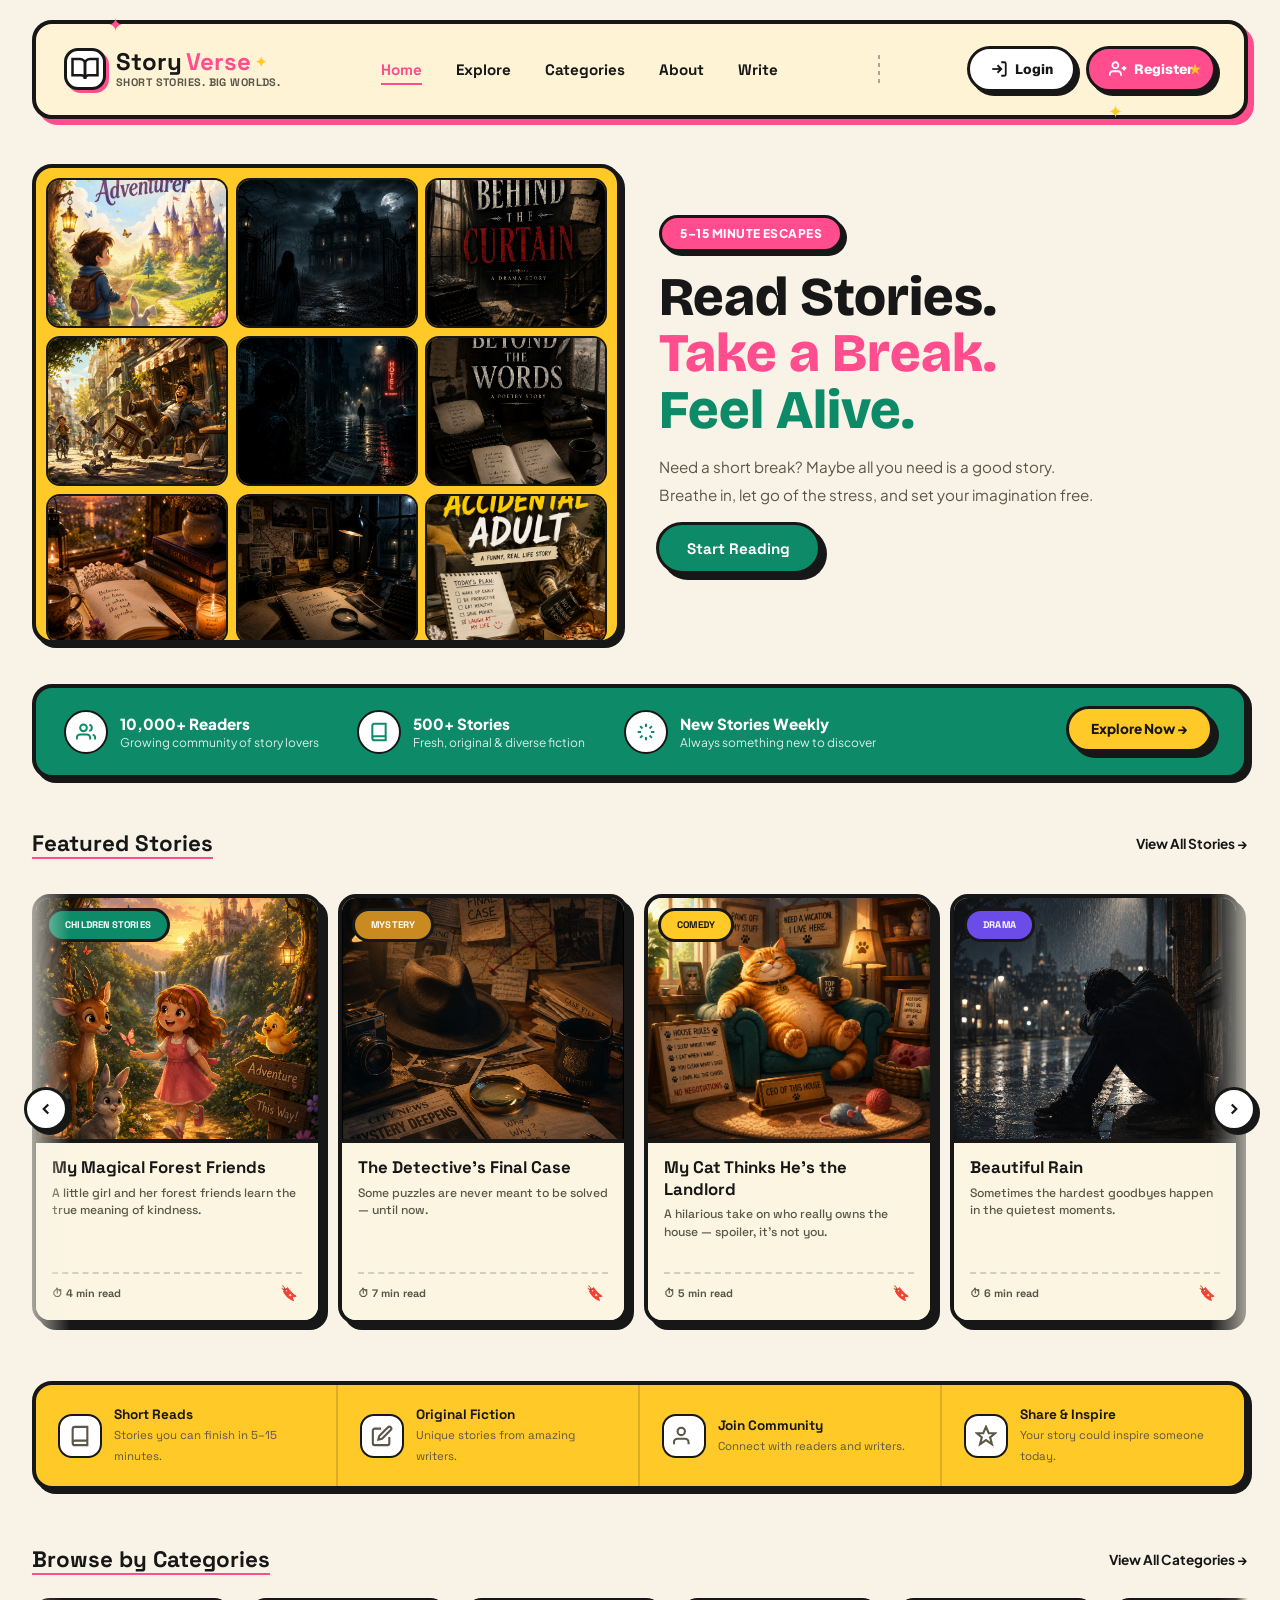
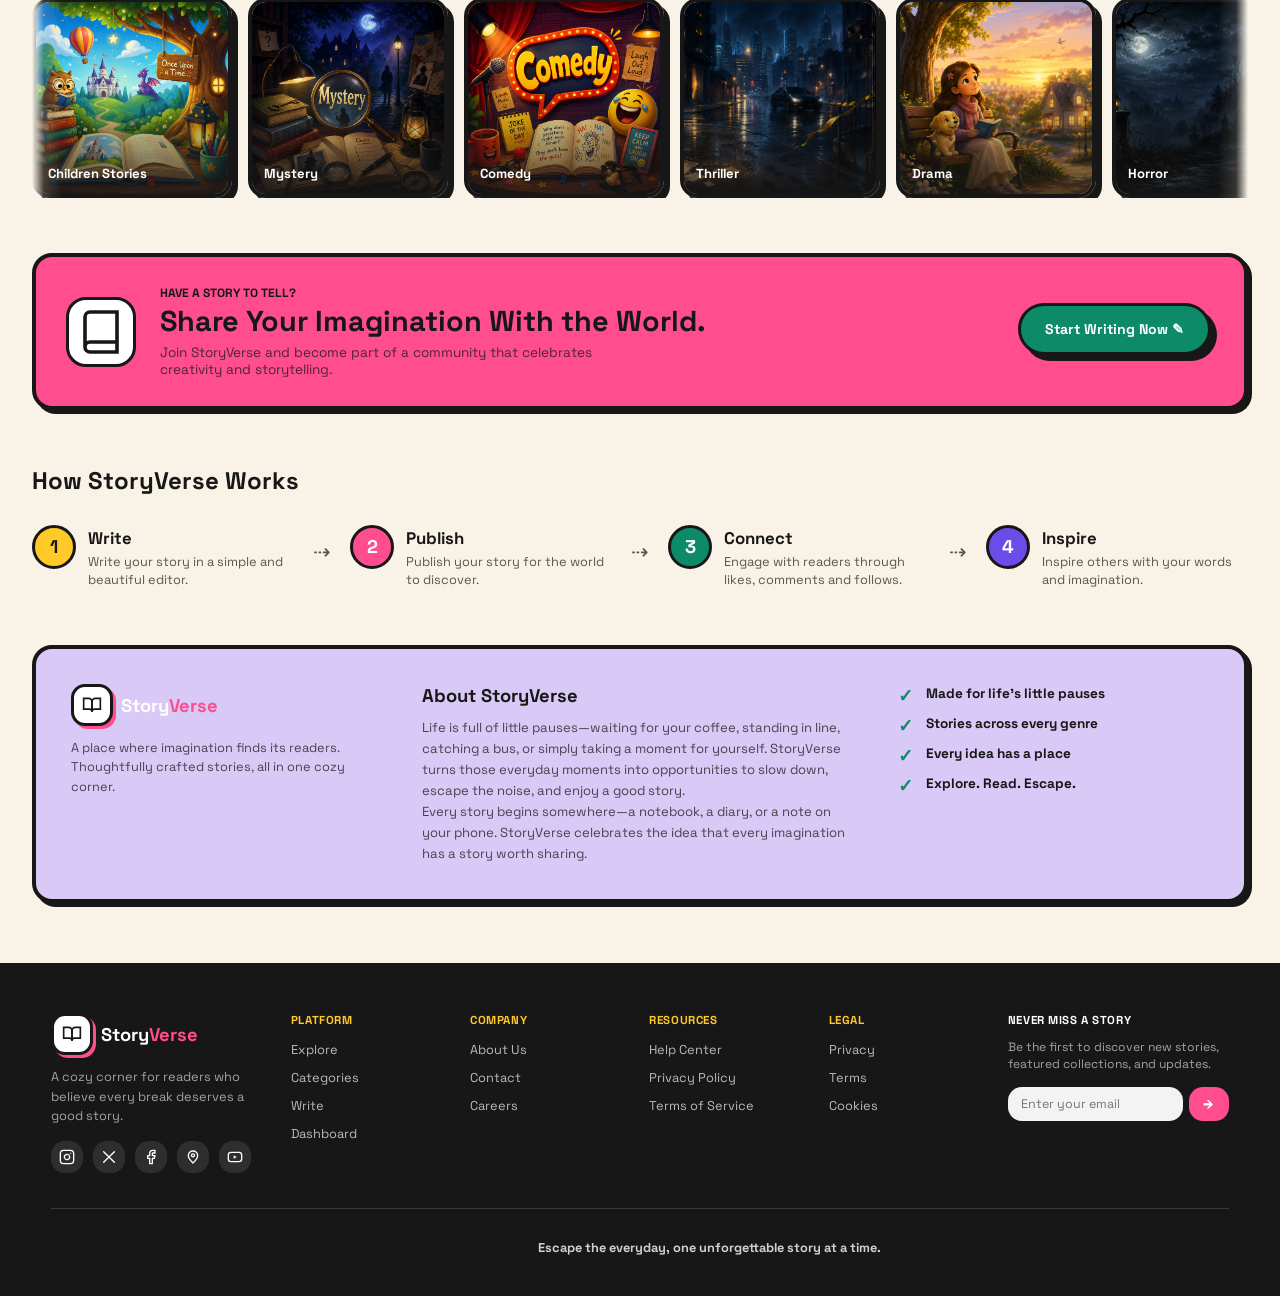
==== commit 16f996e2: "Remove unused images to improve load speed" ====
--- a/index.html
+++ b/index.html
@@ -381,12 +381,7 @@
                 <div class="hero-marquee-card">
                   <img src="images/drama1.png" alt="" loading="lazy" />
                 </div>
-                <div class="hero-marquee-card">
-                  <img src="images/img5.png" alt="" loading="lazy" />
-                </div>
-                <div class="hero-marquee-card">
-                  <img src="images/comedy3.png" alt="" loading="lazy" />
-                </div>
+                
 
                 <div class="hero-marquee-card">
                   <img src="images/img1.png" alt="" loading="lazy" />
@@ -400,12 +395,7 @@
                 <div class="hero-marquee-card">
                   <img src="images/drama1.png" alt="" loading="lazy" />
                 </div>
-                <div class="hero-marquee-card">
-                  <img src="images/img5.png" alt="" loading="lazy" />
-                </div>
-                <div class="hero-marquee-card">
-                  <img src="images/comedy3.png" alt="" loading="lazy" />
-                </div>
+               
               </div>
 
               <div class="hero-marquee-col hero-marquee-col--down">
@@ -421,12 +411,7 @@
                 <div class="hero-marquee-card">
                   <img src="images/img10.png" alt="" loading="lazy" />
                 </div>
-                <div class="hero-marquee-card">
-                  <img src="images/img11.png" alt="" loading="lazy" />
-                </div>
-                <div class="hero-marquee-card">
-                  <img src="images/img12.png" alt="" loading="lazy" />
-                </div>
+               
 
                 <div class="hero-marquee-card">
                   <img src="images/img7.png" alt="" loading="lazy" />
@@ -440,12 +425,7 @@
                 <div class="hero-marquee-card">
                   <img src="images/img10.png" alt="" loading="lazy" />
                 </div>
-                <div class="hero-marquee-card">
-                  <img src="images/img11.png" alt="" loading="lazy" />
-                </div>
-                <div class="hero-marquee-card">
-                  <img src="images/img12.png" alt="" loading="lazy" />
-                </div>
+            
               </div>
 
               <div class="hero-marquee-col hero-marquee-col--up">
@@ -461,12 +441,7 @@
                 <div class="hero-marquee-card">
                   <img src="images/childrenstory1.png" alt="" loading="lazy" />
                 </div>
-                <div class="hero-marquee-card">
-                  <img src="images/thriller2.png" alt="" loading="lazy" />
-                </div>
-                <div class="hero-marquee-card">
-                  <img src="images/category7.png" alt="" loading="lazy" />
-                </div>
+              
 
                 <div class="hero-marquee-card">
                   <img src="images/img13.png" alt="" loading="lazy" />
@@ -480,12 +455,7 @@
                 <div class="hero-marquee-card">
                   <img src="images/childrenstory1.png" alt="" loading="lazy" />
                 </div>
-                <div class="hero-marquee-card">
-                  <img src="images/thriller2.png" alt="" loading="lazy" />
-                </div>
-                <div class="hero-marquee-card">
-                  <img src="images/category7.png" alt="" loading="lazy" />
-                </div>
+               
               </div>
             </div>
           </div>
@@ -613,6 +583,7 @@
                   <div class="story-card-image">
                     <img
                       src="images/childrenstory1.png"
+                      
                       alt="Illustration of a child with forest animal friends"
                       loading="lazy"
                     />
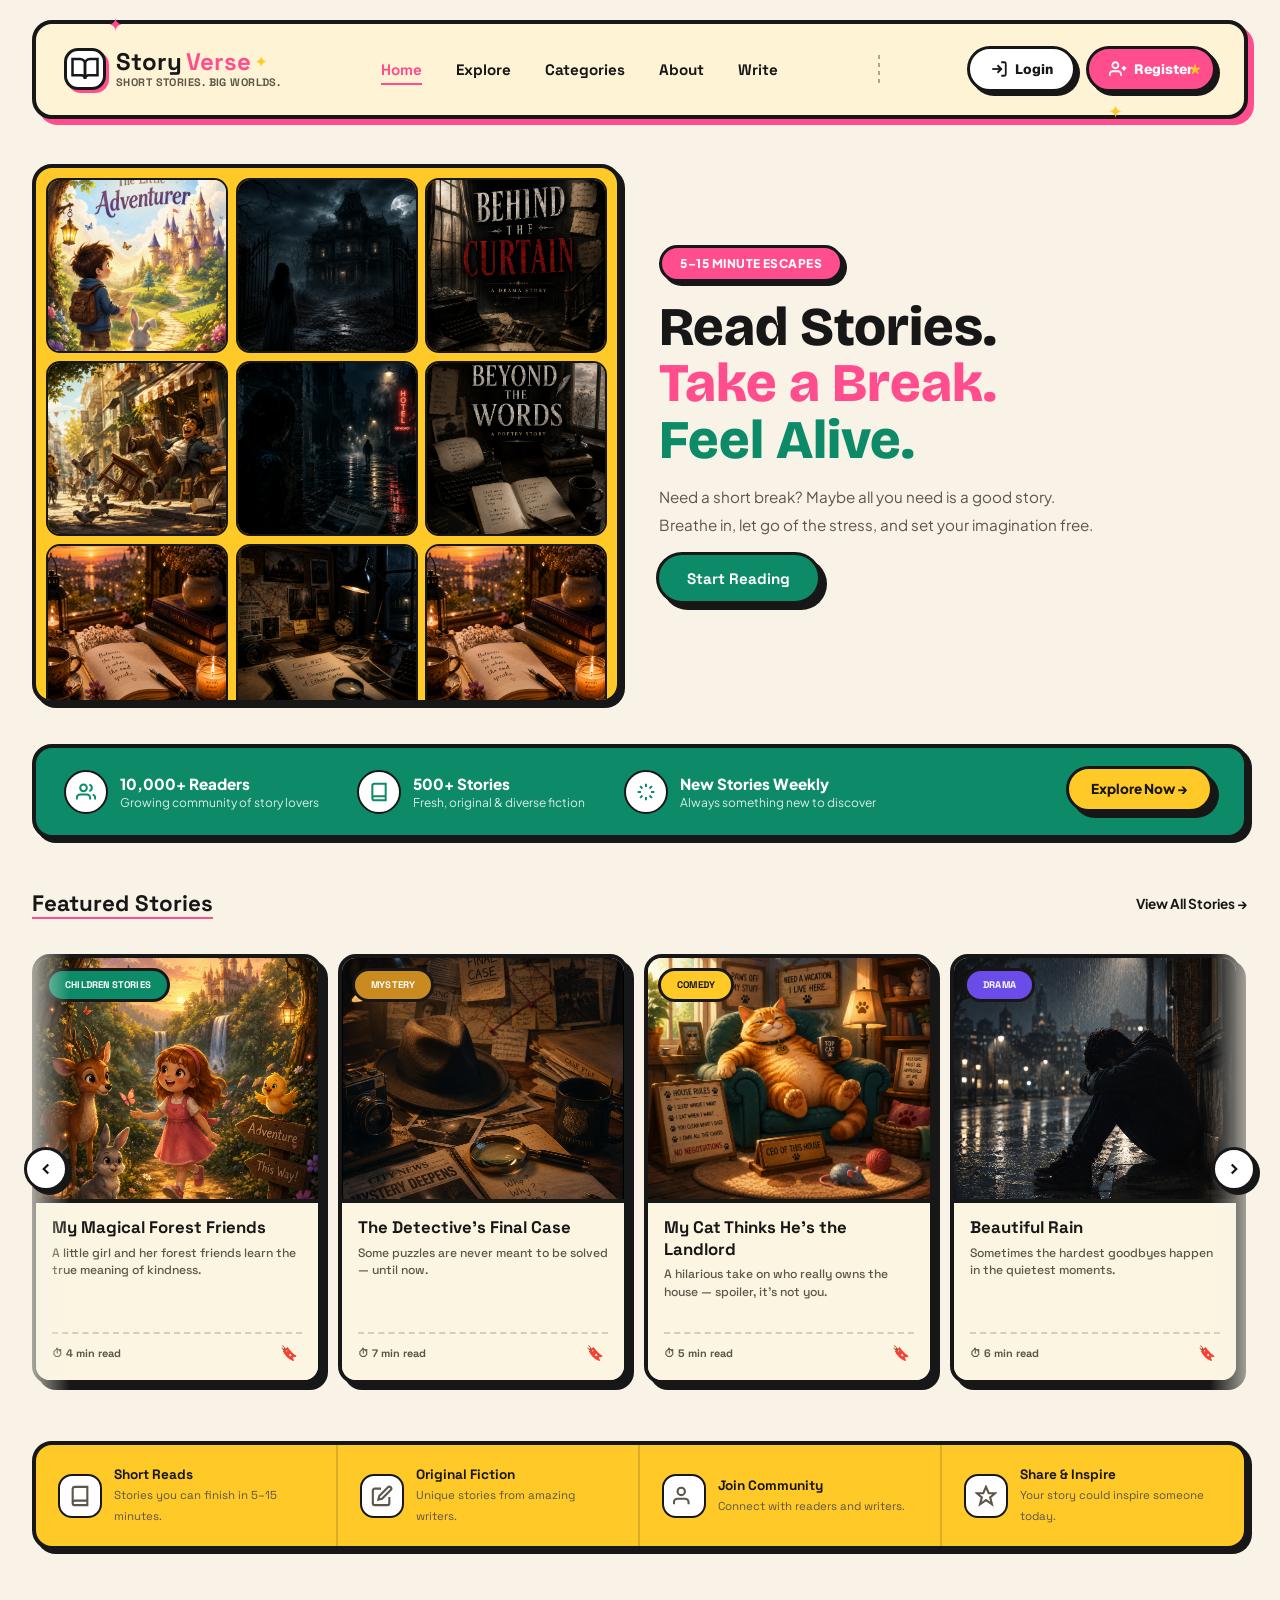
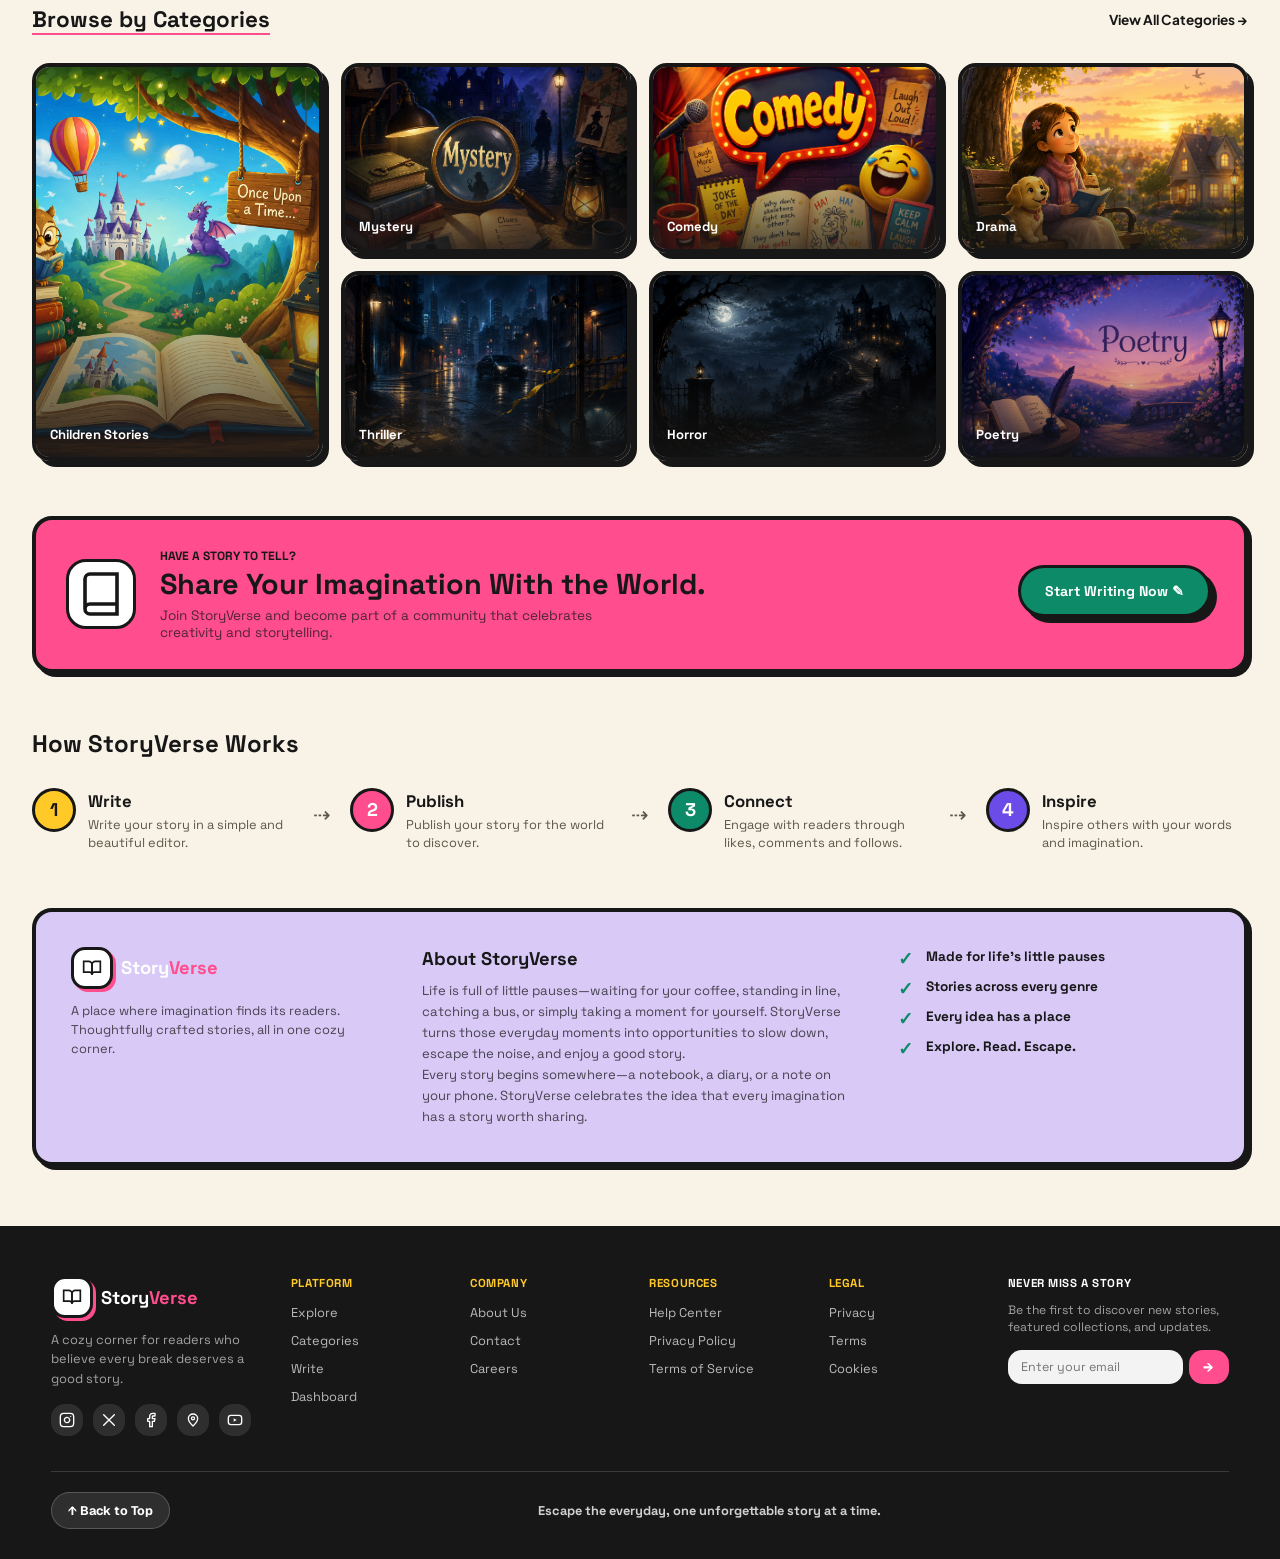
==== commit d71c465b: "Fix categories grid, mobile hero formatting, story card height" ====
--- a/index.html
+++ b/index.html
@@ -11,6 +11,10 @@
     <title>StoryVerse — Short Stories. Big Worlds.</title>
     <link rel="preconnect" href="https://fonts.googleapis.com" />
     <link rel="preconnect" href="https://fonts.gstatic.com" crossorigin />
+    <link
+      rel="stylesheet"
+      href="https://fonts.googleapis.com/css2?family=Anton&family=Bricolage+Grotesque:opsz,wght@12..96,700..900&family=Geist:wght@500..800&family=Plus+Jakarta+Sans:wght@500..800&family=Space+Grotesk:wght@400..700&display=swap"
+    />
     <link rel="stylesheet" href="style.css" />
   </head>
   <body>
@@ -378,10 +382,9 @@
                 <div class="hero-marquee-card">
                   <img src="images/img3.png" alt="" loading="lazy" />
                 </div>
-                <div class="hero-marquee-card">
-                  <img src="images/drama1.png" alt="" loading="lazy" />
-                </div>
-                
+                  <div class="hero-marquee-card">
+                  <img src="images/img14.png" alt="" loading="lazy" />
+                </div>
 
                 <div class="hero-marquee-card">
                   <img src="images/img1.png" alt="" loading="lazy" />
@@ -392,10 +395,10 @@
                 <div class="hero-marquee-card">
                   <img src="images/img3.png" alt="" loading="lazy" />
                 </div>
-                <div class="hero-marquee-card">
-                  <img src="images/drama1.png" alt="" loading="lazy" />
-                </div>
-               
+                   <div class="hero-marquee-card">
+                  <img src="images/img14.png" alt="" loading="lazy" />
+                </div>
+
               </div>
 
               <div class="hero-marquee-col hero-marquee-col--down">
@@ -409,9 +412,8 @@
                   <img src="images/img9.png" alt="" loading="lazy" />
                 </div>
                 <div class="hero-marquee-card">
-                  <img src="images/img10.png" alt="" loading="lazy" />
-                </div>
-               
+                  <img src="images/thriller2.png" alt="" loading="lazy" />
+                </div>
 
                 <div class="hero-marquee-card">
                   <img src="images/img7.png" alt="" loading="lazy" />
@@ -422,10 +424,11 @@
                 <div class="hero-marquee-card">
                   <img src="images/img9.png" alt="" loading="lazy" />
                 </div>
-                <div class="hero-marquee-card">
-                  <img src="images/img10.png" alt="" loading="lazy" />
-                </div>
-            
+
+                  <div class="hero-marquee-card">
+                  <img src="images/thriller2.png" alt="" loading="lazy" />
+                </div>
+
               </div>
 
               <div class="hero-marquee-col hero-marquee-col--up">
@@ -435,13 +438,13 @@
                 <div class="hero-marquee-card">
                   <img src="images/img14.png" alt="" loading="lazy" />
                 </div>
-                <div class="hero-marquee-card">
-                  <img src="images/img15.png" alt="" loading="lazy" />
+                   <div class="hero-marquee-card">
+                  <img src="images/img3.png" alt="" loading="lazy" />
                 </div>
                 <div class="hero-marquee-card">
                   <img src="images/childrenstory1.png" alt="" loading="lazy" />
                 </div>
-              
+
 
                 <div class="hero-marquee-card">
                   <img src="images/img13.png" alt="" loading="lazy" />
@@ -450,12 +453,12 @@
                   <img src="images/img14.png" alt="" loading="lazy" />
                 </div>
                 <div class="hero-marquee-card">
-                  <img src="images/img15.png" alt="" loading="lazy" />
+                  <img src="images/img3.png" alt="" loading="lazy" />
                 </div>
                 <div class="hero-marquee-card">
                   <img src="images/childrenstory1.png" alt="" loading="lazy" />
                 </div>
-               
+
               </div>
             </div>
           </div>
@@ -583,7 +586,7 @@
                   <div class="story-card-image">
                     <img
                       src="images/childrenstory1.png"
-                      
+
                       alt="Illustration of a child with forest animal friends"
                       loading="lazy"
                     />
@@ -871,144 +874,71 @@
           <a href="explore.html" class="view-all-link">View All Categories →</a>
         </div>
 
-        <div class="categories-marquee">
-          <div class="categories-grid">
-            <a
-              href="explore.html?category=Children+Stories"
-              class="category-card"
-            >
-              <img
-                src="images/category1.png"
-                alt="Children Stories category"
-                loading="lazy"
-              />
-              <span class="category-name">Children Stories</span>
-            </a>
-
-            <a href="explore.html?category=Mystery" class="category-card">
-              <img
-                src="images/category2.png"
-                alt="Mystery category"
-                loading="lazy"
-              />
-              <span class="category-name">Mystery</span>
-            </a>
-
-            <a href="explore.html?category=Comedy" class="category-card">
-              <img
-                src="images/category3.png"
-                alt="Comedy category"
-                loading="lazy"
-              />
-              <span class="category-name">Comedy</span>
-            </a>
-
-            <a href="explore.html?category=Thriller" class="category-card">
-              <img
-                src="images/thriller3.png"
-                alt="Thriller category"
-                loading="lazy"
-              />
-              <span class="category-name">Thriller</span>
-            </a>
-
-            <a href="explore.html?category=Drama" class="category-card">
-              <img
-                src="images/category4.png"
-                alt="Drama category"
-                loading="lazy"
-              />
-              <span class="category-name">Drama</span>
-            </a>
-
-            <a href="explore.html?category=Horror" class="category-card">
-              <img
-                src="images/horror3.png"
-                alt="Horror category"
-                loading="lazy"
-              />
-              <span class="category-name">Horror</span>
-            </a>
-
-            <a href="explore.html?category=Poetry" class="category-card">
-              <img
-                src="images/category6.png"
-                alt="Poetry category"
-                loading="lazy"
-              />
-              <span class="category-name">Poetry</span>
-            </a>
-
-            <a
-              href="explore.html?category=Children+Stories"
-              class="category-card"
-              aria-hidden="true"
-              tabindex="-1"
-            >
-              <img src="images/category1.png" alt="" loading="lazy" />
-              <span class="category-name">Children Stories</span>
-            </a>
-
-            <a
-              href="explore.html?category=Mystery"
-              class="category-card"
-              aria-hidden="true"
-              tabindex="-1"
-            >
-              <img src="images/category2.png" alt="" loading="lazy" />
-              <span class="category-name">Mystery</span>
-            </a>
-
-            <a
-              href="explore.html?category=Comedy"
-              class="category-card"
-              aria-hidden="true"
-              tabindex="-1"
-            >
-              <img src="images/category3.png" alt="" loading="lazy" />
-              <span class="category-name">Comedy</span>
-            </a>
-
-            <a
-              href="explore.html?category=Thriller"
-              class="category-card"
-              aria-hidden="true"
-              tabindex="-1"
-            >
-              <img src="images/thriller3.png" alt="" loading="lazy" />
-              <span class="category-name">Thriller</span>
-            </a>
-
-            <a
-              href="explore.html?category=Drama"
-              class="category-card"
-              aria-hidden="true"
-              tabindex="-1"
-            >
-              <img src="images/category4.png" alt="" loading="lazy" />
-              <span class="category-name">Drama</span>
-            </a>
-
-            <a
-              href="explore.html?category=Horror"
-              class="category-card"
-              aria-hidden="true"
-              tabindex="-1"
-            >
-              <img src="images/horror3.png" alt="" loading="lazy" />
-              <span class="category-name">Horror</span>
-            </a>
-
-            <a
-              href="explore.html?category=Poetry"
-              class="category-card"
-              aria-hidden="true"
-              tabindex="-1"
-            >
-              <img src="images/category6.png" alt="" loading="lazy" />
-              <span class="category-name">Poetry</span>
-            </a>
-          </div>
+        <div class="categories-grid">
+
+          <a href="explore.html?category=Children+Stories" class="category-card cat-large">
+            <img
+              src="images/category1.png"
+              alt="Children Stories category"
+              loading="lazy"
+            />
+            <span class="category-name">Children Stories</span>
+          </a>
+
+          <a href="explore.html?category=Mystery" class="category-card cat-mystery">
+            <img
+              src="images/category2.png"
+              alt="Mystery category"
+              loading="lazy"
+            />
+            <span class="category-name">Mystery</span>
+          </a>
+
+          <a href="explore.html?category=Comedy" class="category-card cat-comedy">
+            <img
+              src="images/category3.png"
+              alt="Comedy category"
+              loading="lazy"
+            />
+            <span class="category-name">Comedy</span>
+          </a>
+
+          <a href="explore.html?category=Drama" class="category-card cat-drama">
+            <img
+              src="images/category4.png"
+              alt="Drama category"
+              loading="lazy"
+            />
+            <span class="category-name">Drama</span>
+          </a>
+
+          <a href="explore.html?category=Thriller" class="category-card cat-thriller">
+            <img
+              src="images/thriller3.png"
+              alt="Thriller category"
+              loading="lazy"
+            />
+            <span class="category-name">Thriller</span>
+          </a>
+
+          <a href="explore.html?category=Horror" class="category-card cat-horror">
+            <img
+              src="images/horror3.png"
+              alt="Horror category"
+              loading="lazy"
+            />
+            <span class="category-name">Horror</span>
+          </a>
+
+          <a href="explore.html?category=Poetry" class="category-card cat-poetry">
+            <img
+              src="images/category6.png"
+              alt="Poetry category"
+              loading="lazy"
+            />
+            <span class="category-name">Poetry</span>
+          </a>
+
         </div>
       </section>
 
@@ -1474,4 +1404,4 @@
     </div>
     <script src="js/app.js" defer></script>
   </body>
-</html>
+</html>
--- a/style.css
+++ b/style.css
@@ -1,5 +1,3 @@
-@import url("https://fonts.googleapis.com/css2?family=Anton&family=Bricolage+Grotesque:opsz,wght@12..96,200..800&family=Geist:ital,wght@0,100..900;1,100..900&family=Plus+Jakarta+Sans:ital,wght@0,200..800;1,200..800&family=Space+Grotesk:wght@300..700&display=swap");
-
 :root {
   --color-bg: #f8f3e6;
   --color-card: #fff8ee;
@@ -792,7 +790,7 @@
   display: grid;
   grid-template-columns: repeat(3, 1fr);
   gap: 8px;
-  height: 480px;
+  height: 540px;
   overflow: hidden;
   padding: 10px;
   background: var(--color-yellow);
@@ -817,7 +815,7 @@
 }
 
 .hero-marquee-card {
-  height: 150px;
+  height: 175px;
   width: 100%;
   flex-shrink: 0;
   overflow: hidden;
@@ -1060,13 +1058,13 @@
 
 @media (max-width: 900px) {
   .box {
-    height: clamp(320px, 40vw, 400px);
+    height: clamp(360px, 46vw, 460px);
     padding: 8px;
     gap: 8px;
   }
 
   .hero-marquee-card {
-    height: clamp(90px, 11vw, 120px);
+    height: clamp(105px, 13vw, 145px);
   }
 
   .hero-heading {
@@ -1099,20 +1097,20 @@
   }
 
   .hero-left {
+    flex: 0 0 48%;
+    max-width: 48%;
+  }
+
+  .hero-right {
     flex: 0 0 50%;
     max-width: 50%;
-  }
-
-  .hero-right {
-    flex: 0 0 48%;
-    max-width: 48%;
     justify-content: center;
     align-items: flex-start;
-    gap: 0.3rem;
+    gap: 0.6rem;
   }
 
   .box {
-    height: clamp(260px, 65vw, 320px);
+    height: clamp(320px, 78vw, 400px);
     padding: 6px;
     gap: 6px;
     border-radius: 16px;
@@ -1123,45 +1121,56 @@
   }
 
   .hero-marquee-card {
-    height: clamp(55px, 13vw, 75px);
+    height: clamp(70px, 17vw, 100px);
     border-radius: 8px;
     border-width: 2px;
   }
 
   .hero-badge {
-    padding: 5px 10px;
-    font-size: 0.48rem;
+    white-space: normal;
+    padding: 6px 10px;
+    font-size: 0.56rem;
+    line-height: 1.3;
+    letter-spacing: 0.02em;
+    text-align: center;
+  }
+
+  .hero-heading {
+    gap: 4px;
+    font-size: clamp(1.15rem, 4.8vw, 1.65rem);
     line-height: 1.2;
   }
 
-  .hero-heading {
-    font-size: clamp(0.95rem, 4vw, 1.4rem);
-    line-height: 1.1;
-    gap: 1px;
-  }
-
   .hero-line {
-    font-size: 1rem;
+    font-size: 1.05rem;
   }
   .hero-line--pink {
-    font-size: 0.9rem;
+    font-size: 0.98rem;
   }
   .hero-line--green {
-    font-size: 0.95rem;
+    font-size: 1.02rem;
   }
 
   .hero-subtext {
-    font-size: 0.7rem;
-    line-height: 1.4;
+    font-size: 0.76rem;
+    line-height: 1.55;
     max-width: 100%;
+  }
+
+  .hero-subtext span {
+    display: inline;
+  }
+
+  .hero-subtext span + span {
+    margin-top: 0;
   }
 
   .btn-start-reading {
     width: auto;
-    min-height: 36px;
-    padding: 0 16px;
-    font-size: 0.65rem;
-    margin-top: 4px;
+    min-height: 42px;
+    padding: 0 20px;
+    font-size: 0.75rem;
+    margin-top: 8px;
   }
 
   .stats-bar {
@@ -1189,37 +1198,37 @@
   }
 
   .box {
-    height: clamp(220px, 60vw, 280px);
+    height: clamp(280px, 74vw, 340px);
     padding: 5px;
     gap: 5px;
     border-width: 3px;
   }
 
   .hero-marquee-card {
-    height: clamp(45px, 12vw, 60px);
+    height: clamp(60px, 16vw, 80px);
     border-radius: 6px;
     border-width: 2px;
   }
 
   .hero-badge {
-    padding: 4px 8px;
-    font-size: 0.4rem;
+    padding: 5px 10px;
+    font-size: 0.5rem;
   }
 
   .hero-heading {
-    font-size: 0.85rem;
-    line-height: 1.05;
+    font-size: 1rem;
+    line-height: 1.15;
   }
 
   .hero-subtext {
-    font-size: 0.62rem;
-    line-height: 1.35;
+    font-size: 0.7rem;
+    line-height: 1.45;
   }
 
   .btn-start-reading {
-    min-height: 32px;
-    padding: 0 12px;
-    font-size: 0.58rem;
+    min-height: 38px;
+    padding: 0 16px;
+    font-size: 0.65rem;
   }
 
   .stats-bar {
@@ -1632,7 +1641,7 @@
   .story-card {
     flex: 0 0 190px;
     width: 190px;
-    height: 340px;
+    height: 375px;
   }
 
   .story-card-body {
@@ -1645,10 +1654,15 @@
 
   .story-card-body p {
     font-size: 0.66rem;
+    display: block;
+    -webkit-line-clamp: unset;
+    line-clamp: unset;
+    overflow: visible;
   }
 
   .story-card-meta {
     font-size: 0.6rem;
+    margin-top: 8px;
   }
 
   .badge {
@@ -1761,18 +1775,22 @@
   }
 }
 
-/* ---------- CATEGORIES (Horizontal Marquee) ---------- */
+/* ---------- CATEGORIES (Grid) ---------- */
+/* ===================================================
+   CATEGORIES SECTION
+=================================================== */
 
 .categories-section {
-  width: 95%;
+  width: min(1400px, 95%);
   margin: 55px auto 0;
 }
 
 .categories-header {
   display: flex;
+  justify-content: space-between;
   align-items: center;
-  justify-content: space-between;
-  margin-bottom: 1.5rem;
+  margin-bottom: 1.8rem;
+  gap: 1rem;
 }
 
 .categories-header h2 {
@@ -1784,67 +1802,69 @@
   text-underline-offset: 6px;
 }
 
-.categories-marquee {
-  width: 100%;
-  overflow: hidden;
-  -webkit-mask-image: linear-gradient(
-    to right,
-    transparent 0,
-    rgba(0, 0, 0, 0.85) 12px,
-    #000 30px,
-    #000 calc(100% - 30px),
-    rgba(0, 0, 0, 0.85) calc(100% - 12px),
-    transparent 100%
-  );
-  mask-image: linear-gradient(
-    to right,
-    transparent 0,
-    rgba(0, 0, 0, 0.85) 12px,
-    #000 30px,
-    #000 calc(100% - 30px),
-    rgba(0, 0, 0, 0.85) calc(100% - 12px),
-    transparent 100%
-  );
-}
+/* ===================================================
+   PREMIUM GRID (each card gets its own dedicated class —
+   no reliance on :nth-of-type, so nothing overlaps/collapses)
+=================================================== */
 
 .categories-grid {
-  display: flex;
-  width: max-content;
-  gap: 16px;
-  animation: categories-scroll 28s linear infinite;
-}
-
-.categories-marquee:hover .categories-grid {
-  animation-play-state: paused;
-}
-
-@keyframes categories-scroll {
-  from {
-    transform: translateX(0);
-  }
-  to {
-    transform: translateX(-50%);
-  }
-}
+  display: grid;
+  grid-template-columns: repeat(4, 1fr);
+  grid-template-areas:
+    "large mystery comedy drama"
+    "large thriller horror poetry";
+  grid-auto-rows: 190px;
+  gap: 18px;
+}
+
+.cat-large {
+  grid-area: large;
+}
+.cat-mystery {
+  grid-area: mystery;
+}
+.cat-comedy {
+  grid-area: comedy;
+}
+.cat-drama {
+  grid-area: drama;
+}
+.cat-thriller {
+  grid-area: thriller;
+}
+.cat-horror {
+  grid-area: horror;
+}
+.cat-poetry {
+  grid-area: poetry;
+}
+
+/* ===================================================
+   CARD
+=================================================== */
 
 .category-card {
   position: relative;
   display: block;
-  flex: 0 0 auto;
-  width: 200px;
-  aspect-ratio: 1 / 1;
+  width: 100%;
+  height: 100%;
+
   overflow: hidden;
+
   border: var(--card-border-w) solid var(--color-black);
   border-radius: var(--card-radius);
+
   text-decoration: none;
+
   box-shadow: var(--card-shadow);
+
   transition:
-    transform 0.25s cubic-bezier(0.34, 1.56, 0.64, 1),
-    box-shadow 0.25s ease;
+    transform .25s cubic-bezier(.34,1.56,.64,1),
+    box-shadow .25s ease;
 }
 
 .category-card:hover {
-  transform: translate(-4px, -4px);
+  transform: translate(-4px,-4px);
   box-shadow: var(--card-shadow-hover);
 }
 
@@ -1853,7 +1873,8 @@
   height: 100%;
   object-fit: cover;
   display: block;
-  transition: transform 0.4s ease;
+
+  transition: transform .4s ease;
 }
 
 .category-card:hover img {
@@ -1862,58 +1883,169 @@
 
 .category-card::after {
   content: "";
+
   position: absolute;
   inset: 0;
+
   background: linear-gradient(
-    to top,
-    rgba(23, 23, 23, 0.75),
-    rgba(23, 23, 23, 0) 55%
+      to top,
+      rgba(23,23,23,.75),
+      rgba(23,23,23,0) 55%
   );
 }
 
 .category-name {
   position: absolute;
-  left: 12px;
-  bottom: 12px;
-  z-index: 1;
+  left: 14px;
+  bottom: 14px;
+
+  z-index: 2;
+
   color: var(--color-white);
+
   font-weight: 800;
-  font-size: 0.82rem;
+  font-size: .82rem;
+
   line-height: 1.3;
 }
 
-@media (max-width: 600px) {
-  .category-card {
-    width: 150px;
-  }
-
-  .categories-header h2 {
-    font-size: 1.1rem;
-  }
-
-  .view-all-link {
-    font-size: 0.7rem;
-  }
-
-  .category-name {
-    font-size: 0.7rem;
-    left: 10px;
-    bottom: 10px;
-  }
-}
-
-@media (max-width: 380px) {
-  .category-card {
-    width: 130px;
-  }
-
-  .category-name {
-    font-size: 0.65rem;
-    left: 8px;
-    bottom: 8px;
-  }
-}
-
+/* ===================================================
+   LARGE LAPTOP
+=================================================== */
+
+@media (max-width:1200px){
+
+.categories-grid{
+
+grid-template-columns:repeat(3,1fr);
+
+grid-template-areas:
+
+"large large mystery"
+
+"large large comedy"
+
+"drama horror horror"
+
+"thriller poetry poetry";
+
+grid-auto-rows:180px;
+
+}
+
+}
+
+/* ===================================================
+   TABLET
+=================================================== */
+
+@media (max-width:850px){
+
+.categories-header{
+
+flex-direction:column;
+align-items:flex-start;
+
+}
+
+.categories-grid{
+
+grid-template-columns:repeat(2,1fr);
+
+grid-template-areas:
+
+"large mystery"
+
+"large comedy"
+
+"drama thriller"
+
+"horror horror"
+
+"poetry poetry";
+
+grid-auto-rows:180px;
+
+}
+
+}
+
+/* ===================================================
+   MOBILE (stays a 2-column grid — same composition as
+   desktop, just scaled down. No collapse to single column.)
+=================================================== */
+
+@media (max-width:600px){
+
+.categories-header h2{
+
+font-size:1.1rem;
+
+}
+
+.view-all-link{
+
+font-size:.75rem;
+
+}
+
+.categories-grid{
+
+grid-template-columns:repeat(2,1fr);
+
+gap:12px;
+
+grid-template-areas:
+
+"large mystery"
+
+"large comedy"
+
+"drama thriller"
+
+"horror horror"
+
+"poetry poetry";
+
+grid-auto-rows:130px;
+
+}
+
+.category-name{
+
+font-size:.68rem;
+
+left:10px;
+bottom:10px;
+
+}
+
+}
+
+/* ===================================================
+   SMALL MOBILE
+=================================================== */
+
+@media (max-width:380px){
+
+.categories-grid{
+
+gap:10px;
+
+grid-auto-rows:105px;
+
+}
+
+.category-name{
+
+font-size:.6rem;
+
+left:8px;
+bottom:8px;
+
+}
+
+}
 /* ---------- CTA WRITE BANNER ---------- */
 
 .cta-write {
@@ -2598,7 +2730,7 @@
 
   .explore-grid .story-card {
     width: 100%;
-    height: 340px;
+    height: 375px;
   }
 
   .explore-grid .story-card-body {
@@ -2611,10 +2743,15 @@
 
   .explore-grid .story-card-body p {
     font-size: 0.66rem;
+    display: block;
+    -webkit-line-clamp: unset;
+    line-clamp: unset;
+    overflow: visible;
   }
 
   .explore-grid .story-card-meta {
     font-size: 0.6rem;
+    margin-top: 8px;
   }
 
   .explore-grid .badge {
@@ -3220,4 +3357,4 @@
   .modal-form-title {
     padding-right: 30px;
   }
-}
+}
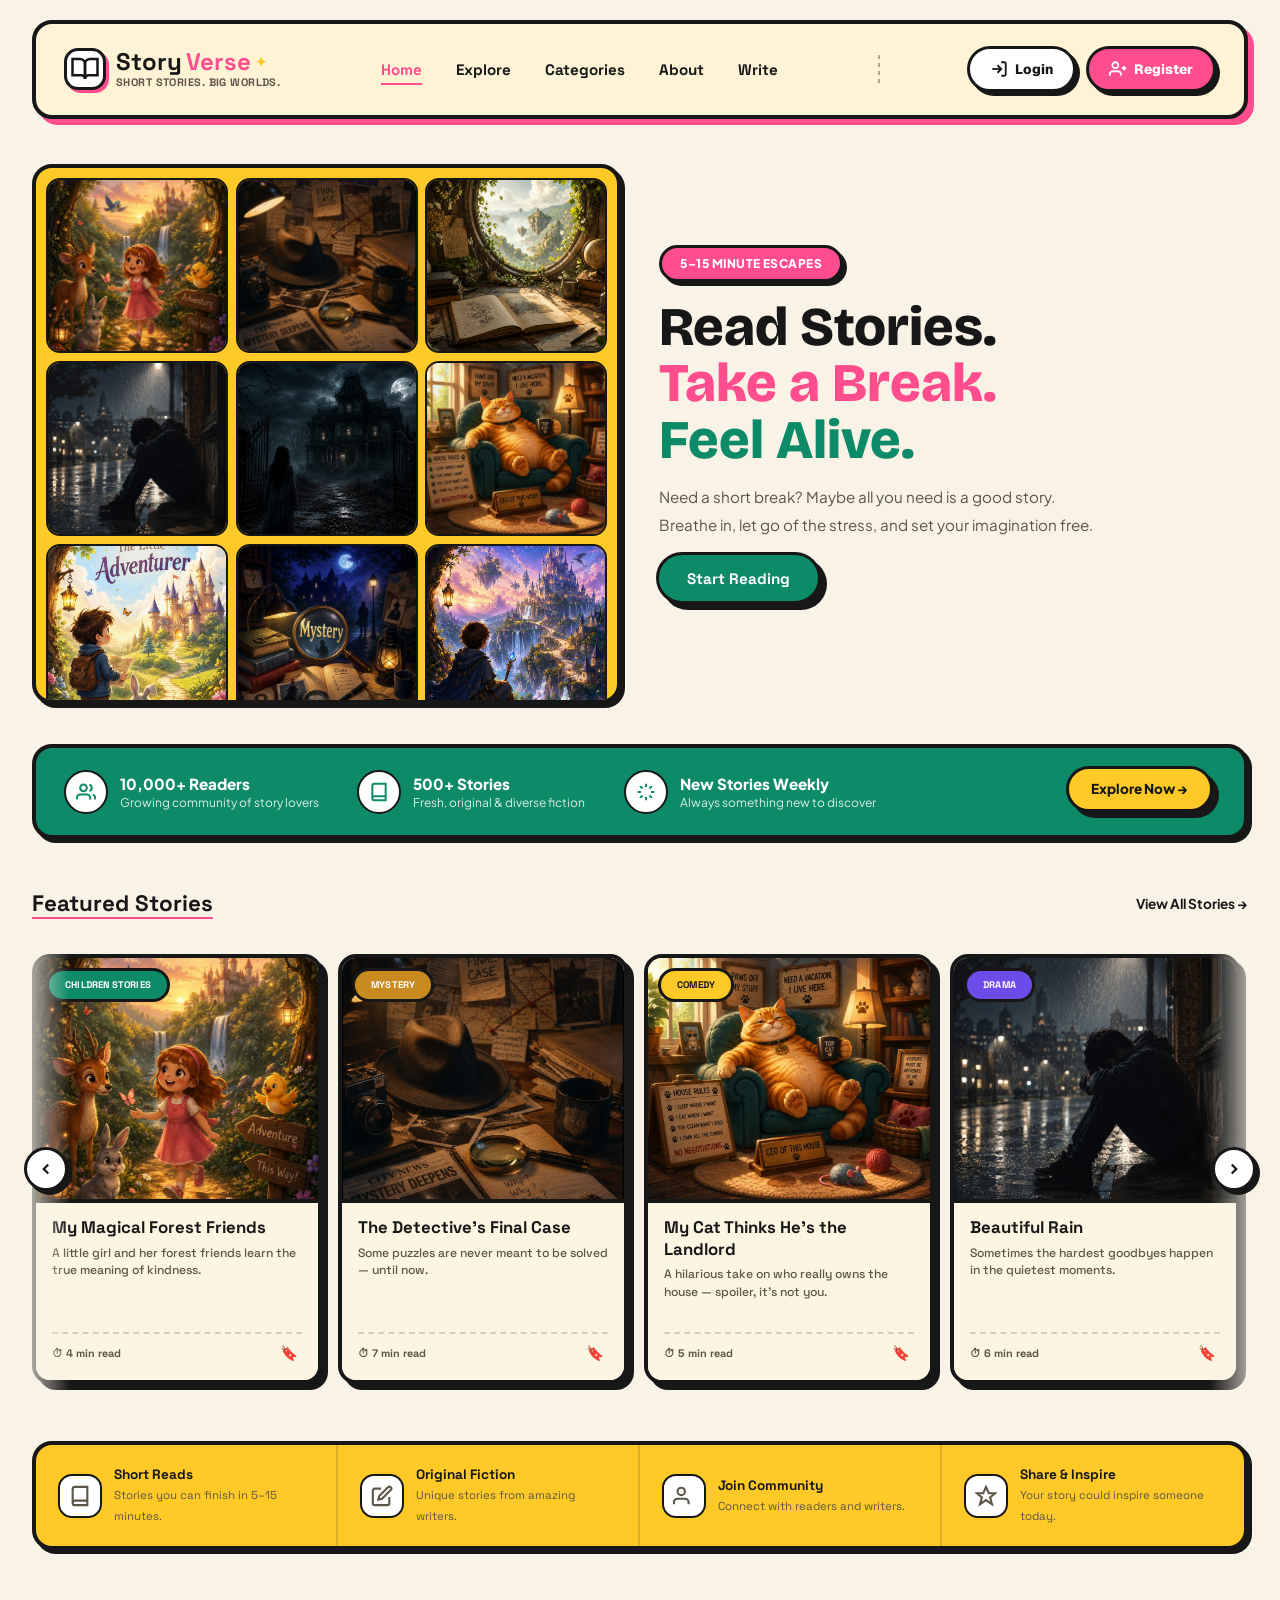
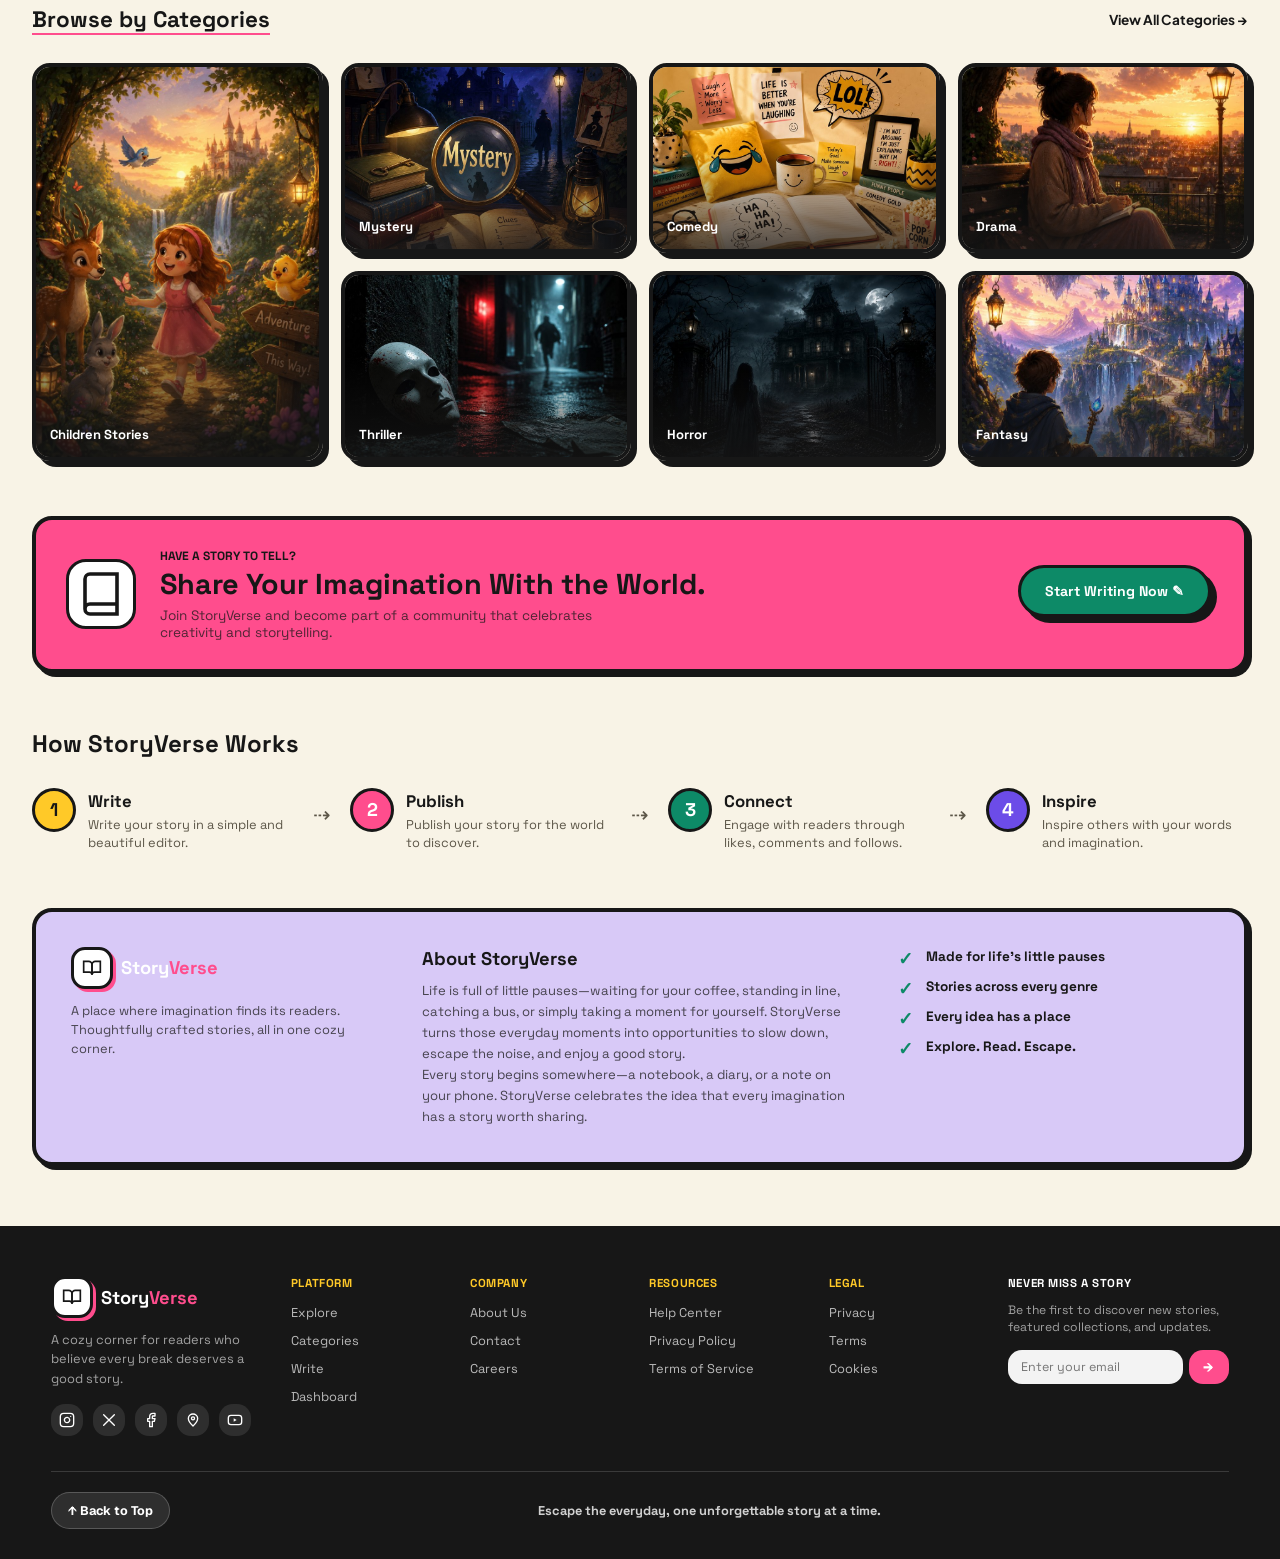
==== commit 66035ca2: "UI cleanup and performance fixes and Optimized images (PNG to JPG, resized) to fix slow page load" ====
--- a/index.html
+++ b/index.html
@@ -5,7 +5,7 @@
     <meta name="viewport" content="width=device-width, initial-scale=1.0" />
     <meta
       name="description"
-      content="StoryVerse — read short, original fiction across children's stories, mystery, comedy, drama, thriller and horror. 5–15 minute escapes."
+      content="StoryVerse — read short, original fiction across children's stories, mystery, comedy, drama, thriller horror and fantasy. 5–15 minute escapes."
     />
     <meta name="theme-color" content="#f8f3e6" />
     <title>StoryVerse — Short Stories. Big Worlds.</title>
@@ -20,9 +20,6 @@
   <body>
     <header>
       <div class="navdiv">
-        <span class="nav-deco nav-deco--star-1" aria-hidden="true">✦</span>
-        <span class="nav-deco nav-deco--star-2" aria-hidden="true">✦</span>
-
         <nav class="navbar">
           <div class="title">
             <span class="logo-mark" aria-hidden="true">
@@ -223,7 +220,7 @@
                 </a>
               </li>
               <li>
-                <a href="#home" class="nav-link">
+                <a href="index.html#" class="nav-link">
                   <span
                     class="nav-link-icon nav-link-icon--pink"
                     aria-hidden="true"
@@ -301,7 +298,6 @@
                   <path d="M20 8v6M23 11h-6" />
                 </svg>
                 Register
-                <span class="register-star" aria-hidden="true">★</span>
               </button>
             </div>
           </div>
@@ -346,7 +342,6 @@
                 <path d="M20 8v6M23 11h-6" />
               </svg>
               Register
-              <span class="register-star" aria-hidden="true">★</span>
             </button>
           </div>
 
@@ -374,89 +369,88 @@
             <div class="box" aria-hidden="true">
               <div class="hero-marquee-col hero-marquee-col--up">
                 <div class="hero-marquee-card">
-                  <img src="images/img1.png" alt="" loading="lazy" />
-                </div>
-                <div class="hero-marquee-card">
-                  <img src="images/img2.png" alt="" loading="lazy" />
-                </div>
-                <div class="hero-marquee-card">
-                  <img src="images/img3.png" alt="" loading="lazy" />
+                  <img src="images/childrenstory1.jpg" alt="" loading="lazy" />
+                </div>
+                <div class="hero-marquee-card">
+                  <img src="images/drama1.jpg" alt="" loading="lazy" />
+                </div>
+                <div class="hero-marquee-card">
+                  <img src="images/img1.jpg" alt="" loading="lazy" />
                 </div>
                   <div class="hero-marquee-card">
-                  <img src="images/img14.png" alt="" loading="lazy" />
-                </div>
-
-                <div class="hero-marquee-card">
-                  <img src="images/img1.png" alt="" loading="lazy" />
-                </div>
-                <div class="hero-marquee-card">
-                  <img src="images/img2.png" alt="" loading="lazy" />
-                </div>
-                <div class="hero-marquee-card">
-                  <img src="images/img3.png" alt="" loading="lazy" />
+                  <img src="images/drama2.jpg" alt="" loading="lazy" />
+                </div>
+
+                <div class="hero-marquee-card">
+                  <img src="images/childrenstory1.jpg" alt="" loading="lazy" />
+                </div>
+                <div class="hero-marquee-card">
+                  <img src="images/drama1.jpg" alt="" loading="lazy" />
+                </div>
+                <div class="hero-marquee-card">
+                  <img src="images/img1.jpg" alt="" loading="lazy" />
+                </div>
+                  <div class="hero-marquee-card">
+                  <img src="images/drama2.jpg" alt="" loading="lazy" />
+                </div>
+
+              </div>
+
+              <div class="hero-marquee-col hero-marquee-col--down">
+                <div class="hero-marquee-card">
+                  <img src="images/mystery1.jpg" alt="" loading="lazy" />
+                </div>
+                <div class="hero-marquee-card">
+                  <img src="images/img7.jpg" alt="" loading="lazy" />
+                </div>
+                <div class="hero-marquee-card">
+                  <img src="images/category2.jpg" alt="" loading="lazy" />
+                </div>
+
+                 <div class="hero-marquee-card">
+                  <img src="images/thriller4.jpg" alt="" loading="lazy" />
+                </div>
+
+                  <div class="hero-marquee-card">
+                  <img src="images/mystery1.jpg" alt="" loading="lazy" />
+                </div>
+                <div class="hero-marquee-card">
+                  <img src="images/img7.jpg" alt="" loading="lazy" />
+                </div>
+                <div class="hero-marquee-card">
+                  <img src="images/category2.jpg" alt="" loading="lazy" />
+                </div>
+                 <div class="hero-marquee-card">
+                  <img src="images/thriller4.jpg" alt="" loading="lazy" />
+                </div>
+
+              </div>
+
+              <div class="hero-marquee-col hero-marquee-col--up">
+                <div class="hero-marquee-card">
+                  <img src="images/fantasy1.jpg" alt="" loading="lazy" />
+                </div>
+                <div class="hero-marquee-card">
+                  <img src="images/comedy3.jpg" alt="" loading="lazy" />
                 </div>
                    <div class="hero-marquee-card">
-                  <img src="images/img14.png" alt="" loading="lazy" />
-                </div>
-
-              </div>
-
-              <div class="hero-marquee-col hero-marquee-col--down">
-                <div class="hero-marquee-card">
-                  <img src="images/img7.png" alt="" loading="lazy" />
-                </div>
-                <div class="hero-marquee-card">
-                  <img src="images/img8.png" alt="" loading="lazy" />
-                </div>
-                <div class="hero-marquee-card">
-                  <img src="images/img9.png" alt="" loading="lazy" />
-                </div>
-                <div class="hero-marquee-card">
-                  <img src="images/thriller2.png" alt="" loading="lazy" />
-                </div>
-
-                <div class="hero-marquee-card">
-                  <img src="images/img7.png" alt="" loading="lazy" />
-                </div>
-                <div class="hero-marquee-card">
-                  <img src="images/img8.png" alt="" loading="lazy" />
-                </div>
-                <div class="hero-marquee-card">
-                  <img src="images/img9.png" alt="" loading="lazy" />
-                </div>
-
-                  <div class="hero-marquee-card">
-                  <img src="images/thriller2.png" alt="" loading="lazy" />
-                </div>
-
-              </div>
-
-              <div class="hero-marquee-col hero-marquee-col--up">
-                <div class="hero-marquee-card">
-                  <img src="images/img13.png" alt="" loading="lazy" />
-                </div>
-                <div class="hero-marquee-card">
-                  <img src="images/img14.png" alt="" loading="lazy" />
+                  <img src="images/fantasy2.jpg" alt="" loading="lazy" />
+                </div>
+                <div class="hero-marquee-card">
+                  <img src="images/comedy2.jpg" alt="" loading="lazy" />
+                </div>
+
+               <div class="hero-marquee-card">
+                  <img src="images/fantasy1.jpg" alt="" loading="lazy" />
+                </div>
+                <div class="hero-marquee-card">
+                  <img src="images/comedy3.jpg" alt="" loading="lazy" />
                 </div>
                    <div class="hero-marquee-card">
-                  <img src="images/img3.png" alt="" loading="lazy" />
-                </div>
-                <div class="hero-marquee-card">
-                  <img src="images/childrenstory1.png" alt="" loading="lazy" />
-                </div>
-
-
-                <div class="hero-marquee-card">
-                  <img src="images/img13.png" alt="" loading="lazy" />
-                </div>
-                <div class="hero-marquee-card">
-                  <img src="images/img14.png" alt="" loading="lazy" />
-                </div>
-                <div class="hero-marquee-card">
-                  <img src="images/img3.png" alt="" loading="lazy" />
-                </div>
-                <div class="hero-marquee-card">
-                  <img src="images/childrenstory1.png" alt="" loading="lazy" />
+                  <img src="images/fantasy2.jpg" alt="" loading="lazy" />
+                </div>
+                <div class="hero-marquee-card">
+                  <img src="images/comedy2.jpg" alt="" loading="lazy" />
                 </div>
 
               </div>
@@ -585,7 +579,7 @@
                 <article class="story-card">
                   <div class="story-card-image">
                     <img
-                      src="images/childrenstory1.png"
+                      src="images/childrenstory1.jpg"
 
                       alt="Illustration of a child with forest animal friends"
                       loading="lazy"
@@ -615,7 +609,7 @@
                 <article class="story-card">
                   <div class="story-card-image">
                     <img
-                      src="images/mystery1.png"
+                      src="images/mystery1.jpg"
                       alt="A detective examining evidence at a desk"
                       loading="lazy"
                     />
@@ -643,7 +637,7 @@
                 <article class="story-card">
                   <div class="story-card-image">
                     <img
-                      src="images/comedy3.png"
+                      src="images/comedy3.jpg"
                       alt="A cat lounging on a couch"
                       loading="lazy"
                     />
@@ -672,7 +666,7 @@
                 <article class="story-card">
                   <div class="story-card-image">
                     <img
-                      src="images/drama1.png"
+                      src="images/drama1.jpg"
                       alt="Rain falling against a windowpane"
                       loading="lazy"
                     />
@@ -701,17 +695,16 @@
                 <article class="story-card">
                   <div class="story-card-image">
                     <img
-                      src="images/thriller2.png"
-                      alt="A mysterious old door appearing inside a quiet library."
+                      src="images/thriller4.jpg"
+                      alt="Blood-stained white mask on a wet street during a tense nighttime chase."
                       loading="lazy"
                     />
                     <span class="badge badge--navy">Thriller</span>
                   </div>
                   <div class="story-card-body">
-                    <h3>The Door That Wasn't There</h3>
+                    <h3>The Mask Left Behind</h3>
                     <p>
-                      Every morning, a mysterious door appeared in a different
-                      place.
+                      The killer vanished into the darkness, leaving only one clue behind.
                     </p>
                     <div class="story-card-meta">
                       <span>⏱ 8 min read</span>
@@ -730,16 +723,16 @@
                 <article class="story-card">
                   <div class="story-card-image">
                     <img
-                      src="images/horror2.png"
-                      alt="A mysterious door labeled 4B glowing in a dark, abandoned hallway."
+                      src="images/img7.jpg"
+                      alt="Dark haunted mansion under a full moon with a lone figure standing at the entrance"
                       loading="lazy"
                     />
                     <span class="badge badge--pink">Horror</span>
                   </div>
                   <div class="story-card-body">
-                    <h3>What Waits in Room 4B</h3>
+                    <h3>The Last Visitor</h3>
                     <p>
-                      Some doors are better left unopened. She opened it anyway.
+                      Everyone who entered vanished. She wanted to know why.
                     </p>
                     <div class="story-card-meta">
                       <span>⏱ 6 min read</span>
@@ -878,7 +871,7 @@
 
           <a href="explore.html?category=Children+Stories" class="category-card cat-large">
             <img
-              src="images/category1.png"
+              src="images/childrenstory1.jpg"
               alt="Children Stories category"
               loading="lazy"
             />
@@ -887,7 +880,7 @@
 
           <a href="explore.html?category=Mystery" class="category-card cat-mystery">
             <img
-              src="images/category2.png"
+              src="images/category2.jpg"
               alt="Mystery category"
               loading="lazy"
             />
@@ -896,7 +889,7 @@
 
           <a href="explore.html?category=Comedy" class="category-card cat-comedy">
             <img
-              src="images/category3.png"
+              src="images/comedy2.jpg"
               alt="Comedy category"
               loading="lazy"
             />
@@ -905,7 +898,7 @@
 
           <a href="explore.html?category=Drama" class="category-card cat-drama">
             <img
-              src="images/category4.png"
+              src="images/drama2.jpg"
               alt="Drama category"
               loading="lazy"
             />
@@ -914,7 +907,7 @@
 
           <a href="explore.html?category=Thriller" class="category-card cat-thriller">
             <img
-              src="images/thriller3.png"
+              src="images/thriller4.jpg"
               alt="Thriller category"
               loading="lazy"
             />
@@ -923,20 +916,20 @@
 
           <a href="explore.html?category=Horror" class="category-card cat-horror">
             <img
-              src="images/horror3.png"
+              src="images/img7.jpg"
               alt="Horror category"
               loading="lazy"
             />
             <span class="category-name">Horror</span>
           </a>
 
-          <a href="explore.html?category=Poetry" class="category-card cat-poetry">
+          <a href="explore.html?category=Fantasy" class="category-card cat-fantasy">
             <img
-              src="images/category6.png"
-              alt="Poetry category"
+              src="images/fantasy2.jpg"
+              alt="Fantasy category"
               loading="lazy"
             />
-            <span class="category-name">Poetry</span>
+            <span class="category-name">Fantasy</span>
           </a>
 
         </div>
@@ -1173,8 +1166,8 @@
             <h4>Platform</h4>
             <a href="explore.html">Explore</a>
             <a href="#categories">Categories</a>
-            <a href="dashboard.html">Write</a>
-            <a href="dashboard.html">Dashboard</a>
+            <a href="index.html#">Write</a>
+            <a href="index.html#">Dashboard</a>
           </div>
 
           <div class="footer-col">
--- a/style.css
+++ b/style.css
@@ -95,26 +95,6 @@
   min-height: 90px;
   box-shadow: var(--shadow-pink);
   overflow: visible;
-}
-
-.nav-deco {
-  position: absolute;
-  font-size: 1.1rem;
-  color: var(--color-yellow);
-  pointer-events: none;
-  animation: navTwinkle 3s ease-in-out infinite;
-}
-
-.nav-deco--star-1 {
-  top: -10px;
-  left: 6%;
-  color: var(--color-pink);
-  animation-delay: 0.4s;
-}
-.nav-deco--star-2 {
-  bottom: -8px;
-  right: 10%;
-  color: var(--color-yellow);
 }
 
 @keyframes navTwinkle {
@@ -326,17 +306,6 @@
 .btn-register {
   background: var(--color-pink);
   color: var(--color-white);
-  padding-right: 34px;
-}
-
-.register-star {
-  position: absolute;
-  right: 12px;
-  top: 50%;
-  transform: translateY(-50%);
-  font-size: 0.8rem;
-  color: var(--color-yellow);
-  animation: navTwinkle 2s ease-in-out infinite;
 }
 
 .buttons button:hover {
@@ -1812,7 +1781,7 @@
   grid-template-columns: repeat(4, 1fr);
   grid-template-areas:
     "large mystery comedy drama"
-    "large thriller horror poetry";
+    "large thriller horror fantasy";
   grid-auto-rows: 190px;
   gap: 18px;
 }
@@ -1835,8 +1804,8 @@
 .cat-horror {
   grid-area: horror;
 }
-.cat-poetry {
-  grid-area: poetry;
+.cat-fantasy {
+  grid-area: fantasy;
 }
 
 /* ===================================================
@@ -1927,7 +1896,7 @@
 
 "drama horror horror"
 
-"thriller poetry poetry";
+"thriller fantasy fantasy";
 
 grid-auto-rows:180px;
 
@@ -1962,7 +1931,7 @@
 
 "horror horror"
 
-"poetry poetry";
+"fantasy fantasy";
 
 grid-auto-rows:180px;
 
@@ -2005,7 +1974,7 @@
 
 "horror horror"
 
-"poetry poetry";
+"fantasy fantasy";
 
 grid-auto-rows:130px;
 
@@ -3101,9 +3070,7 @@
     scroll-behavior: auto;
   }
 
-  .nav-deco,
   .logo-sparkle,
-  .register-star,
   .hero-marquee-col {
     animation: none !important;
   }
